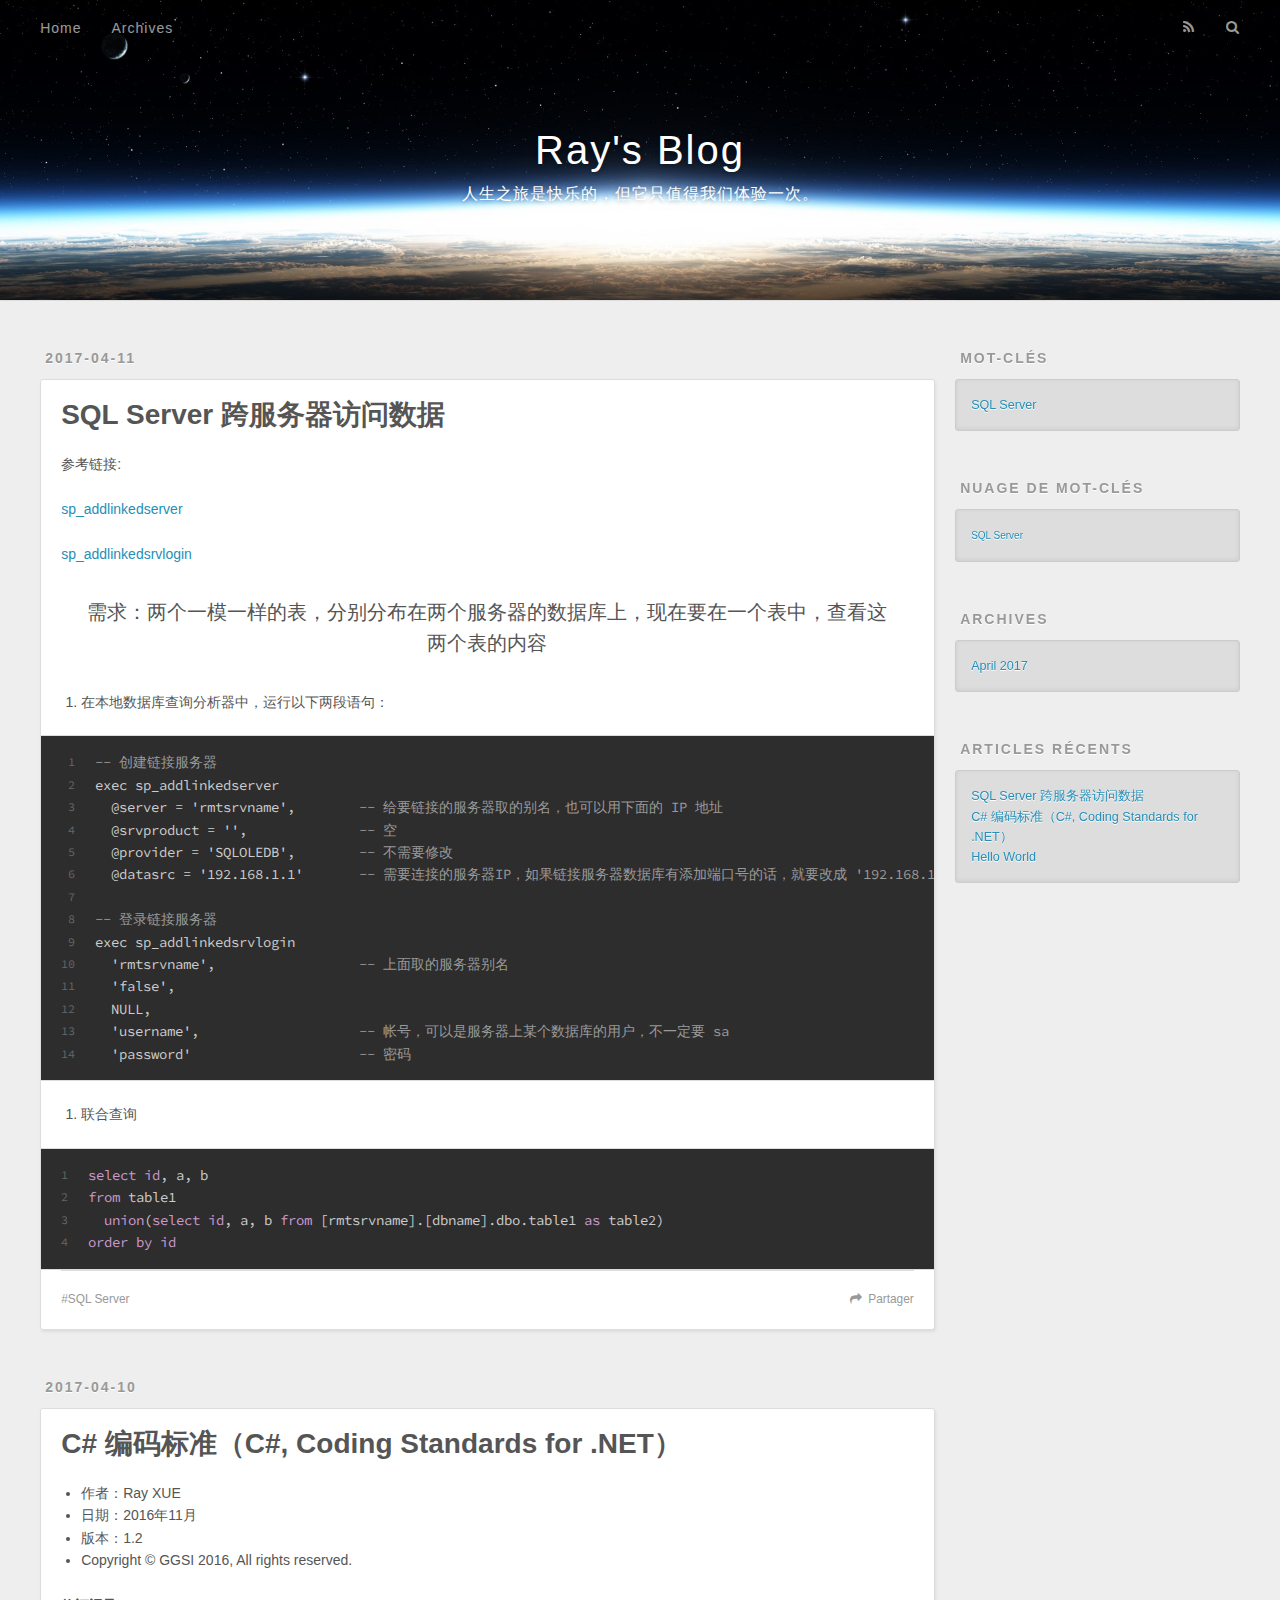
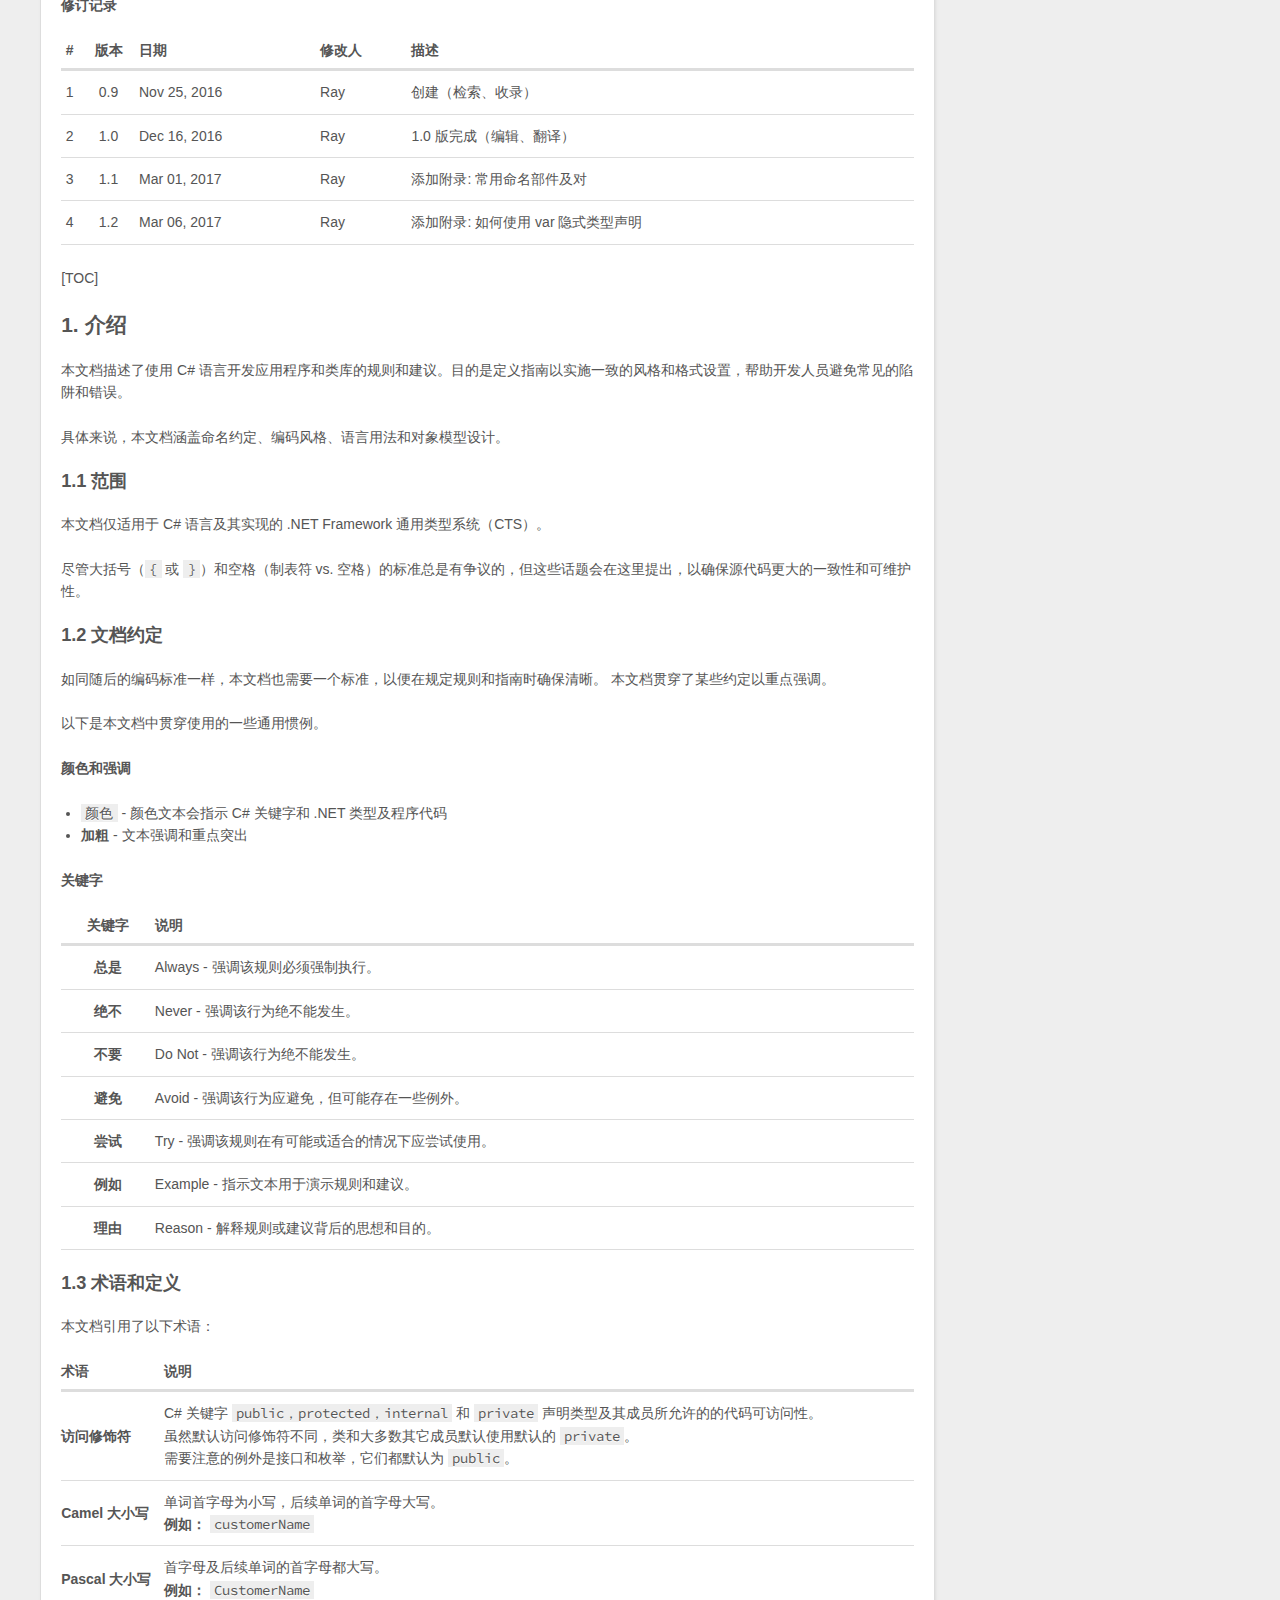
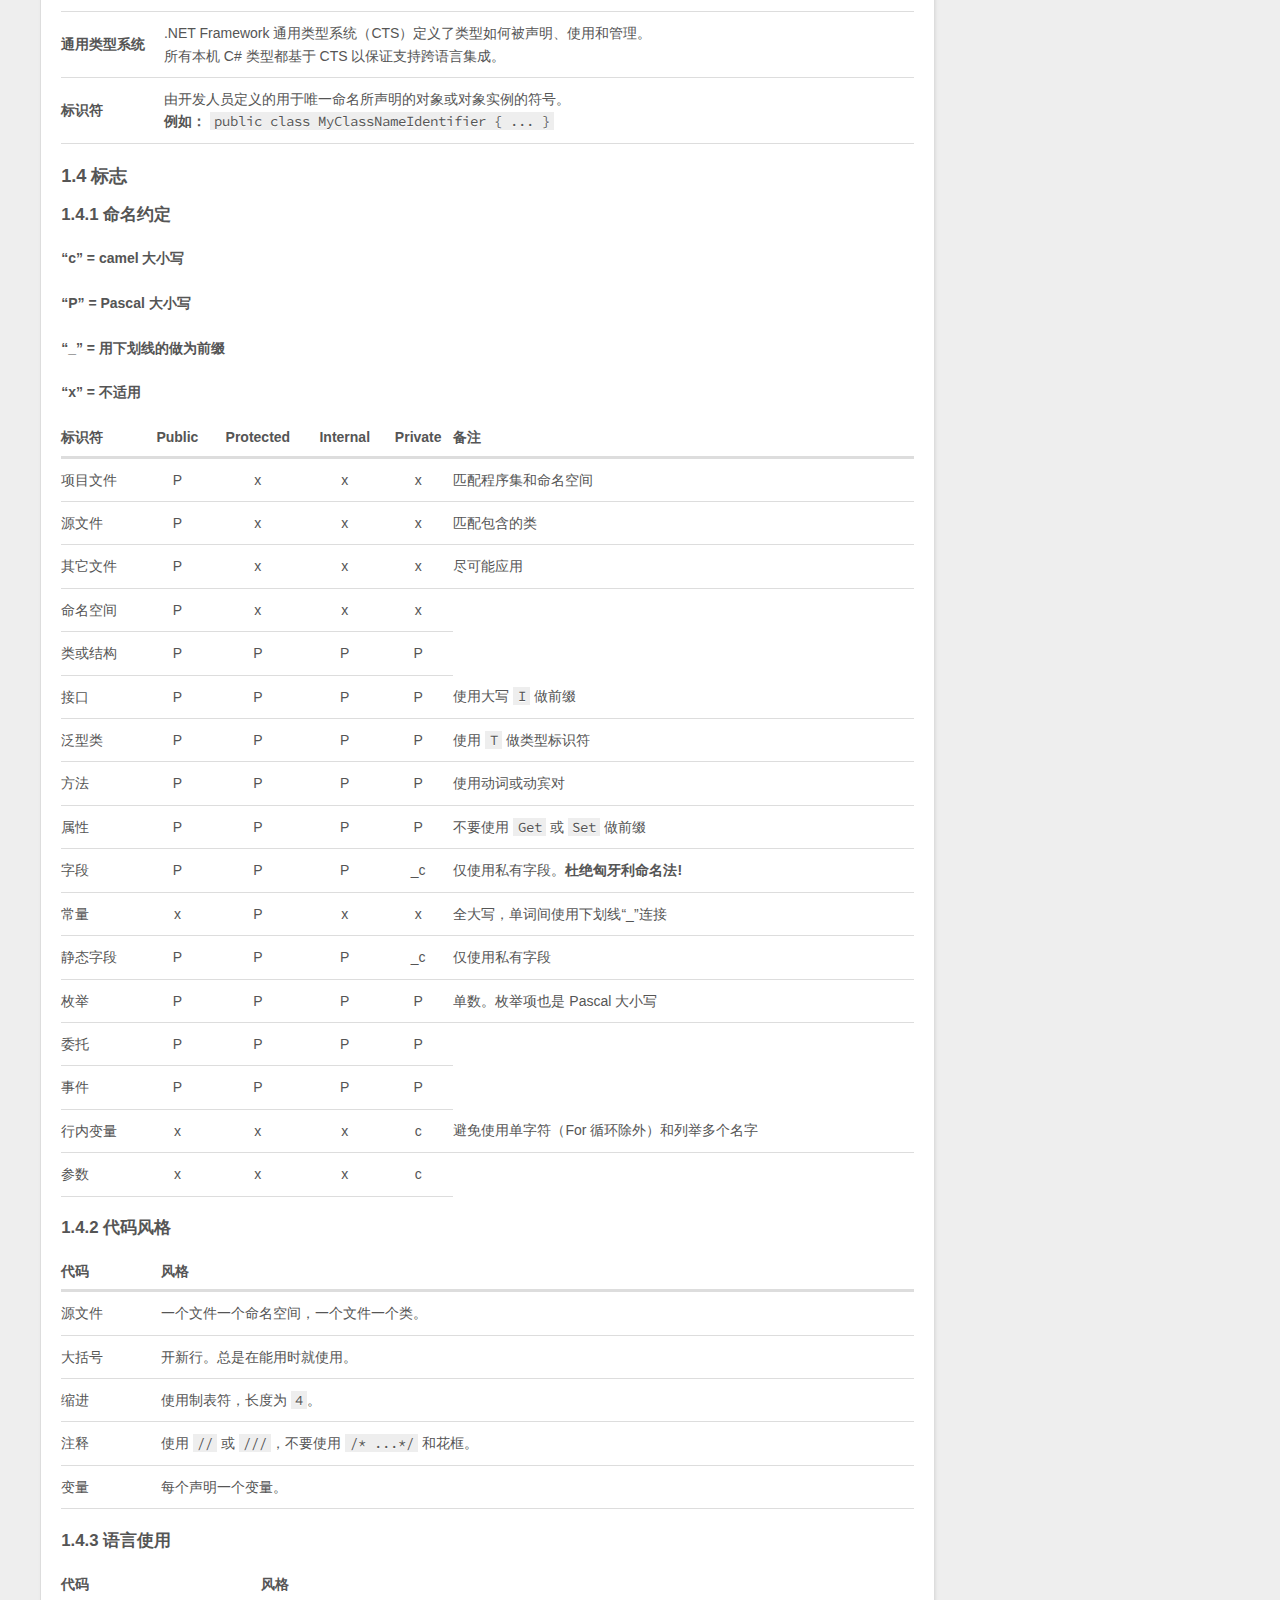
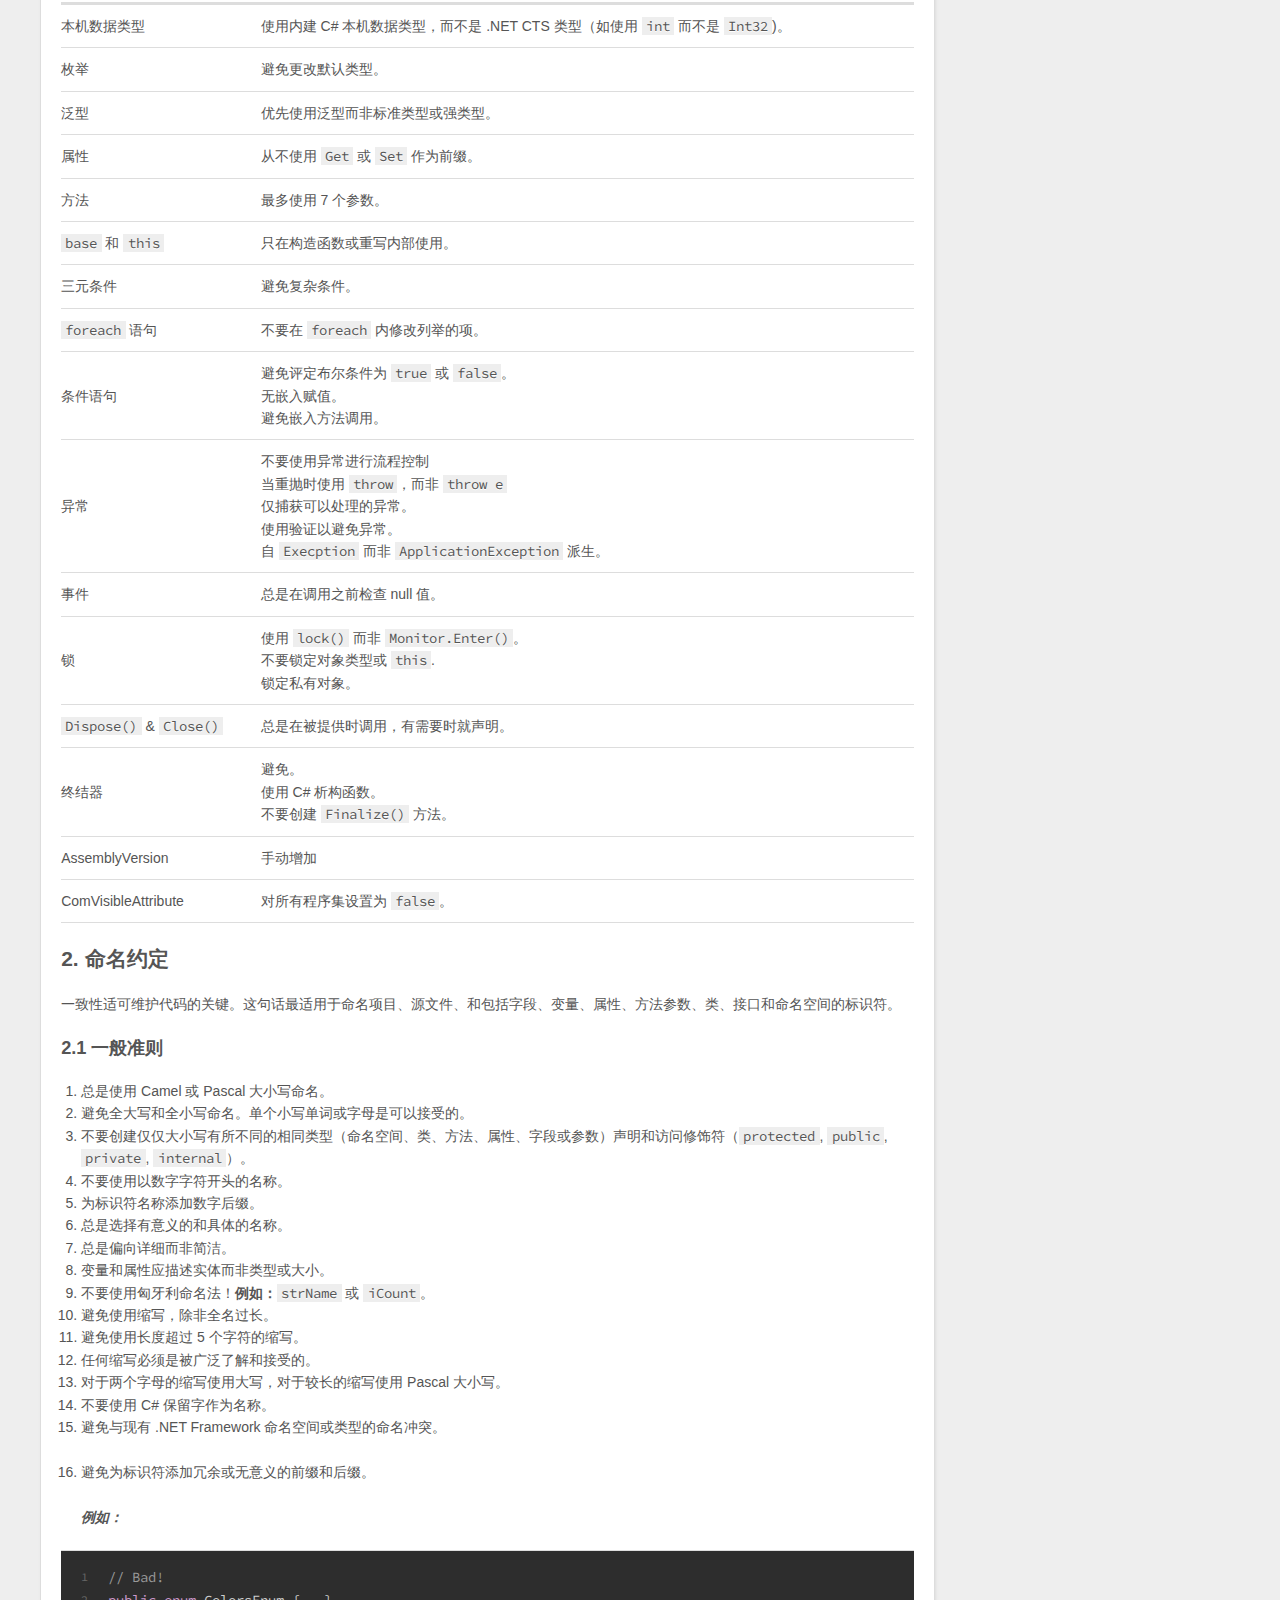
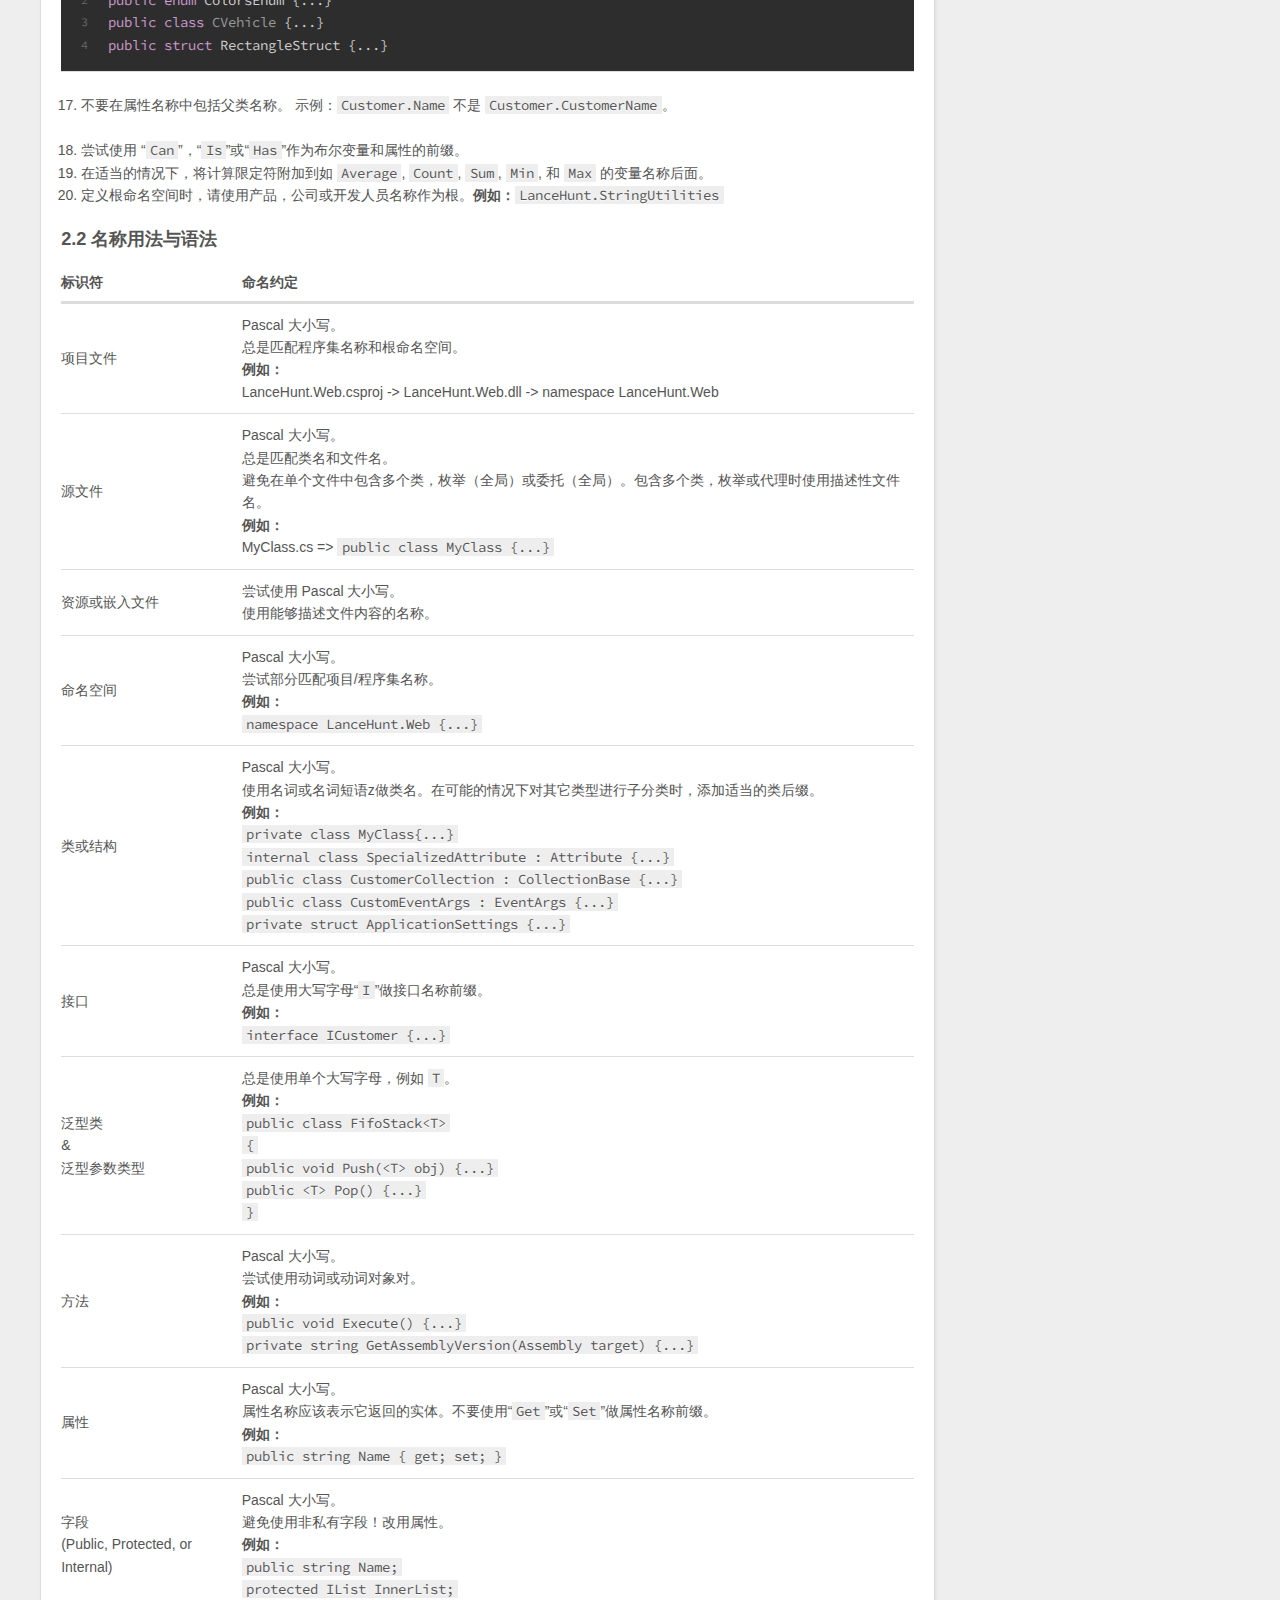
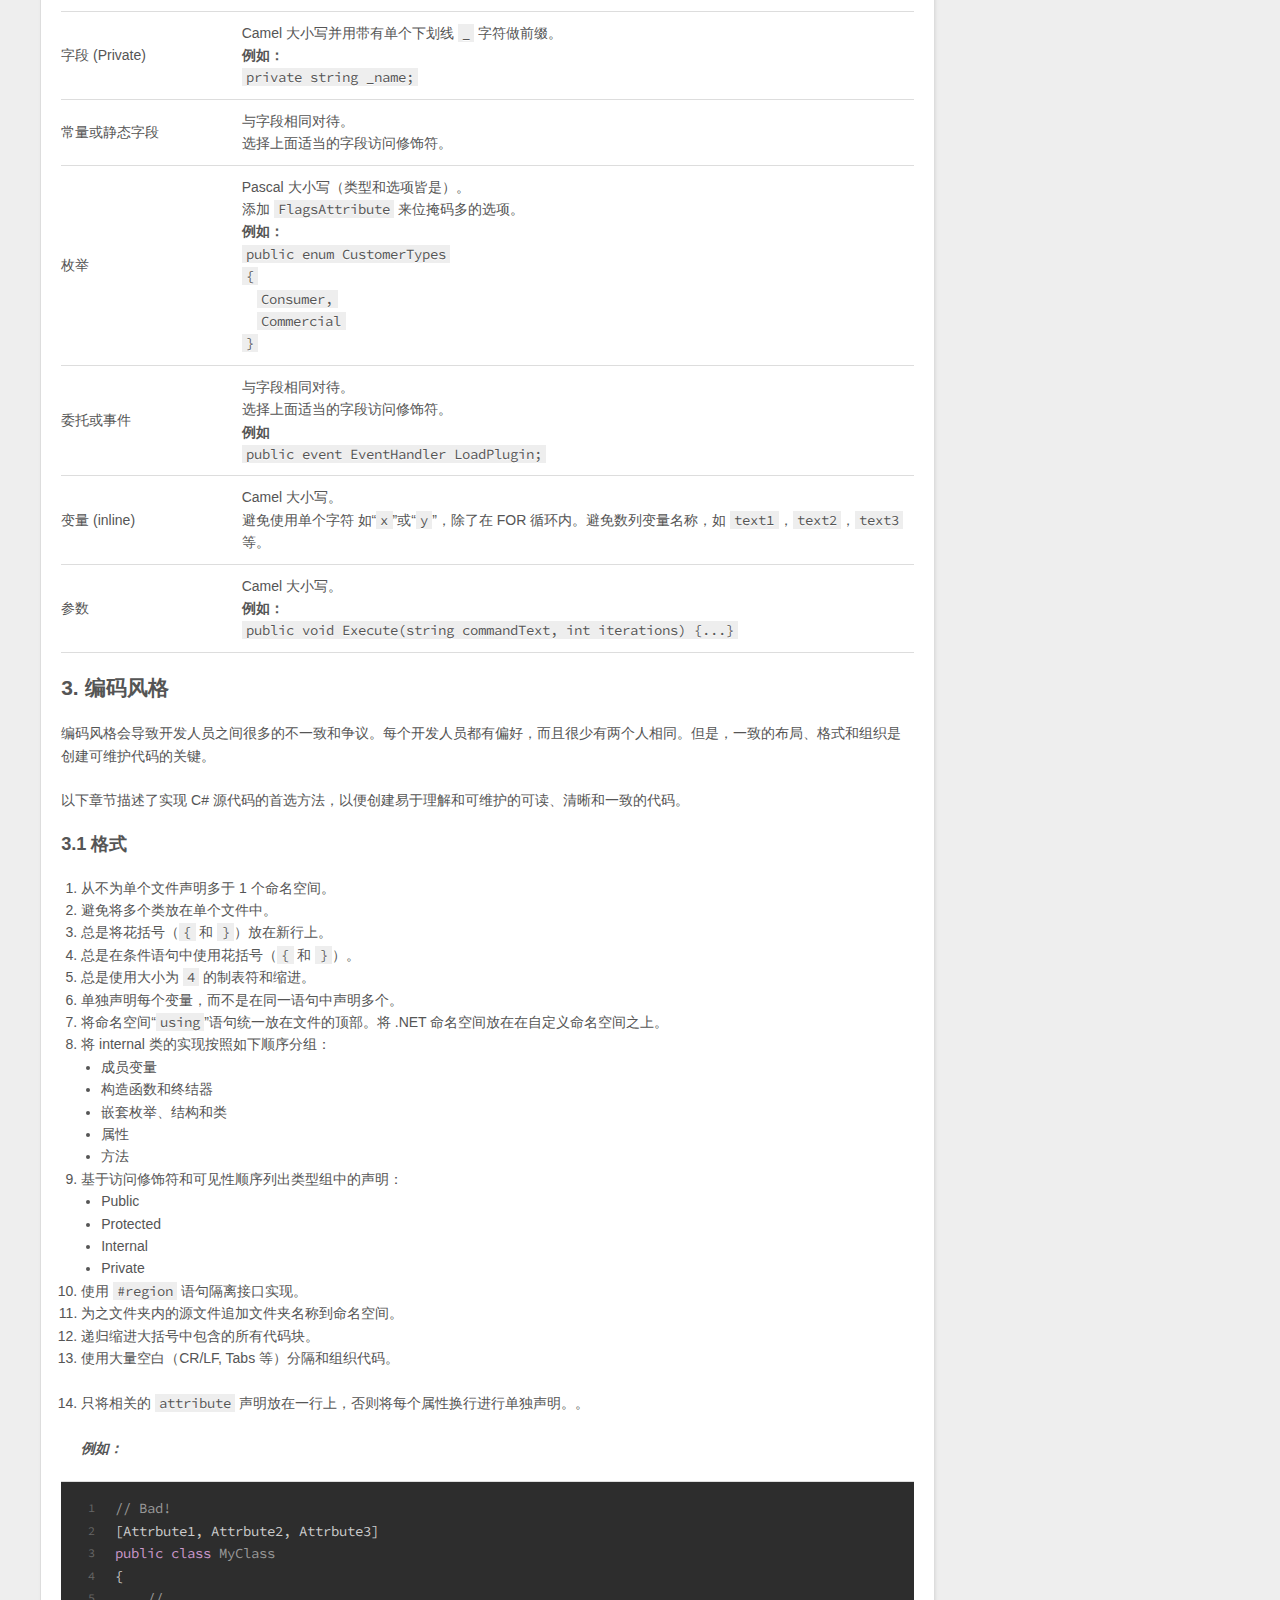
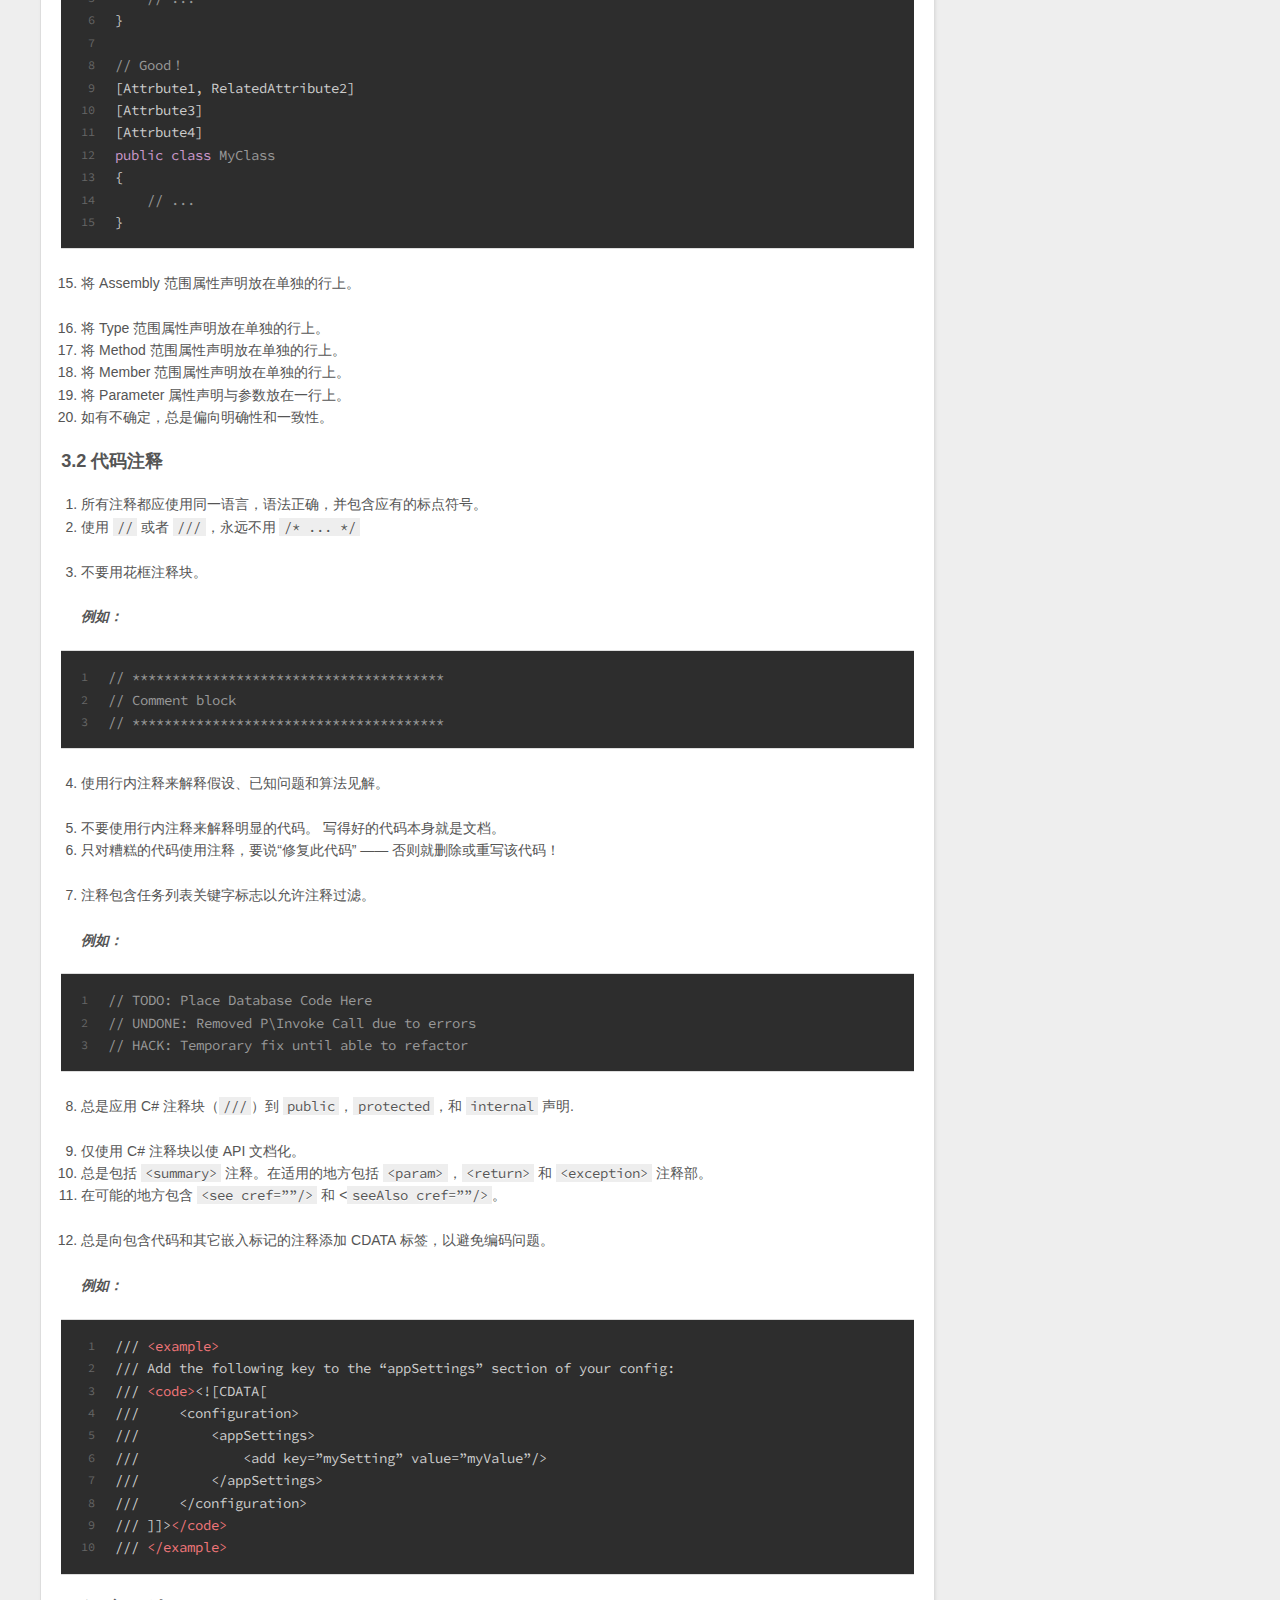
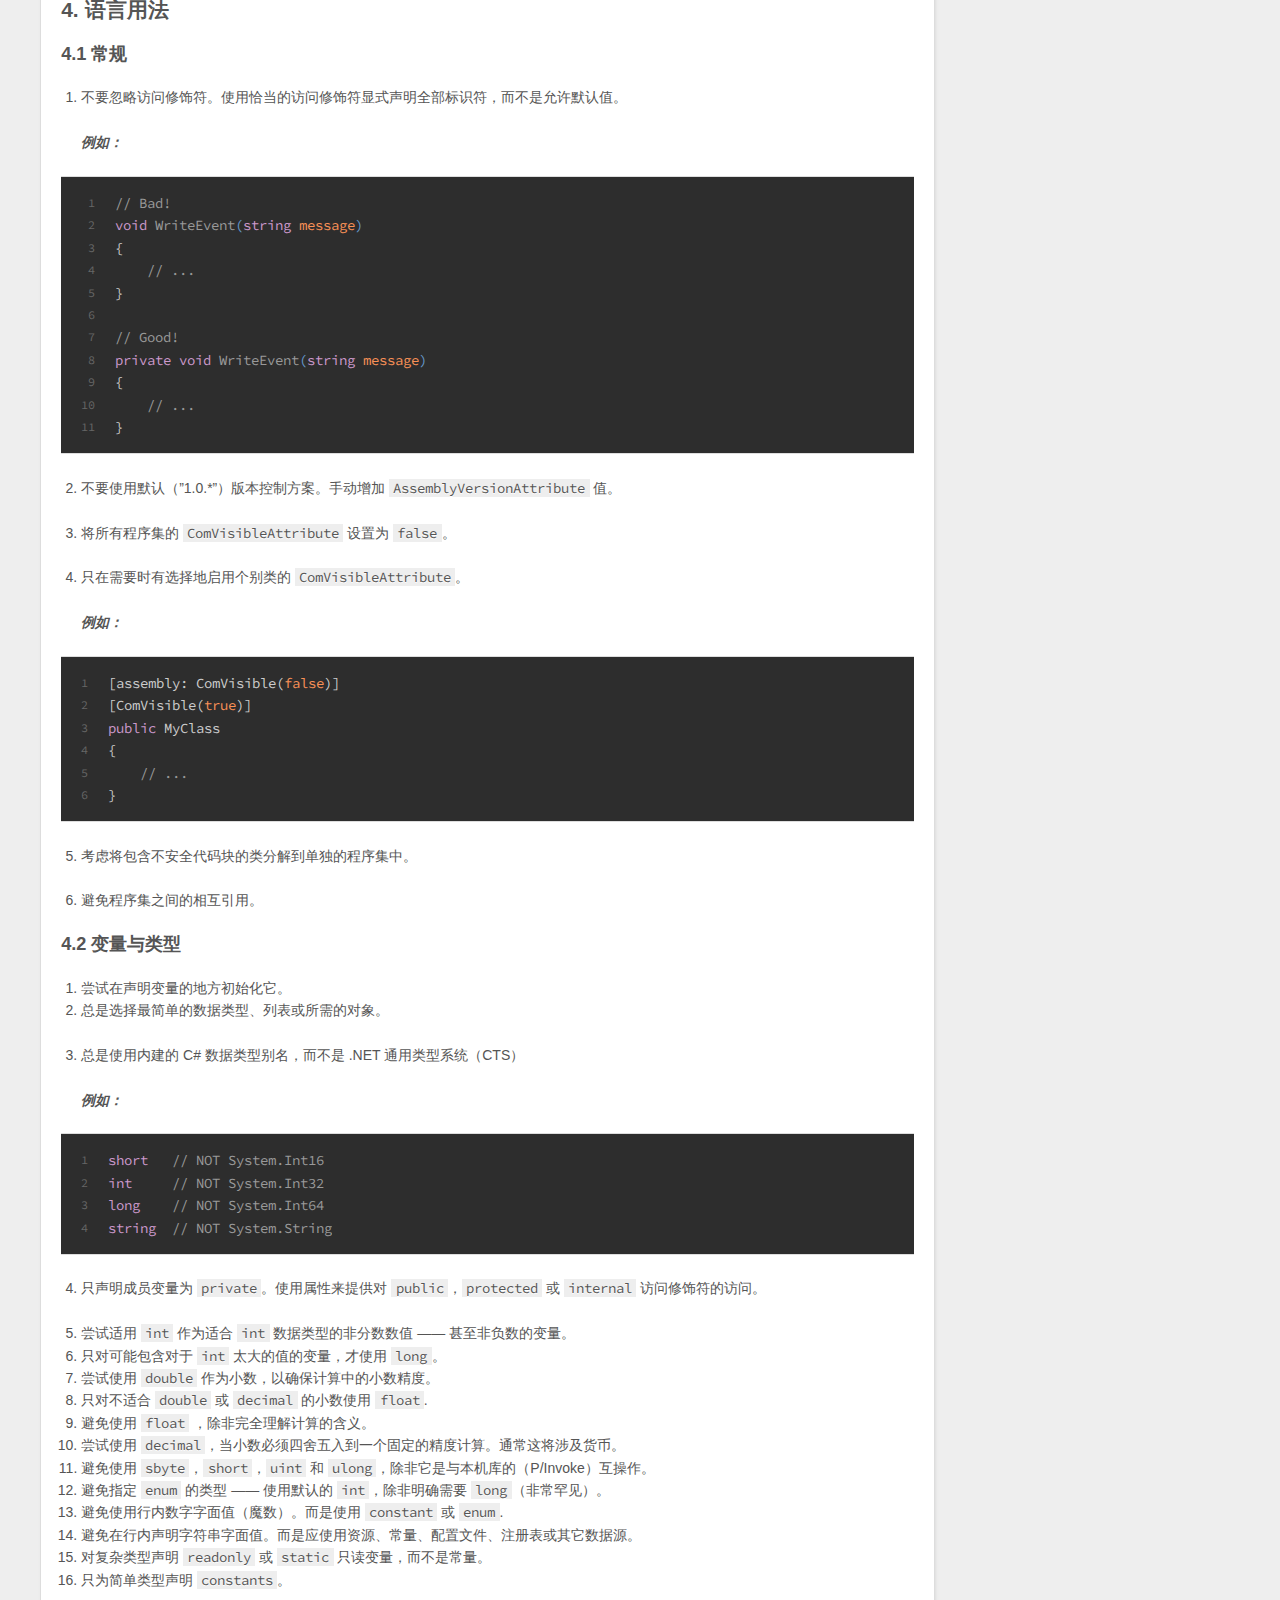
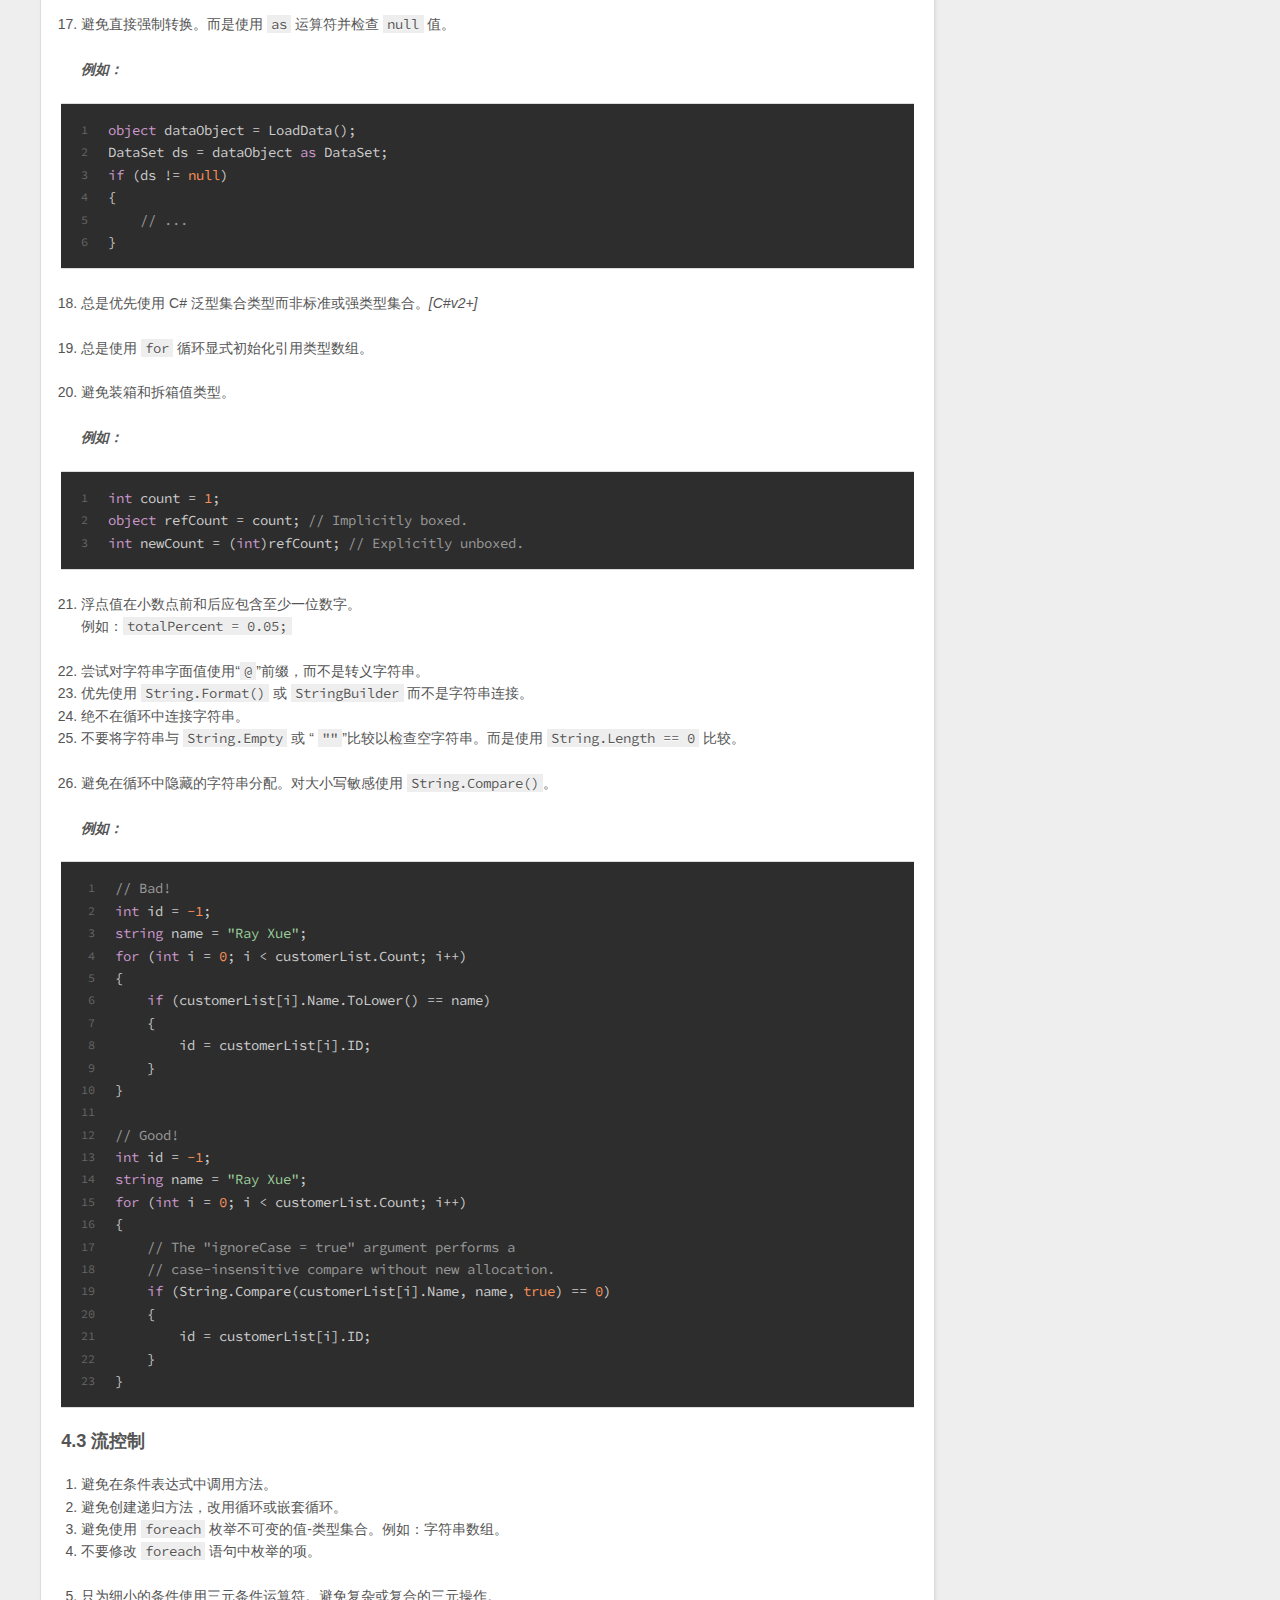
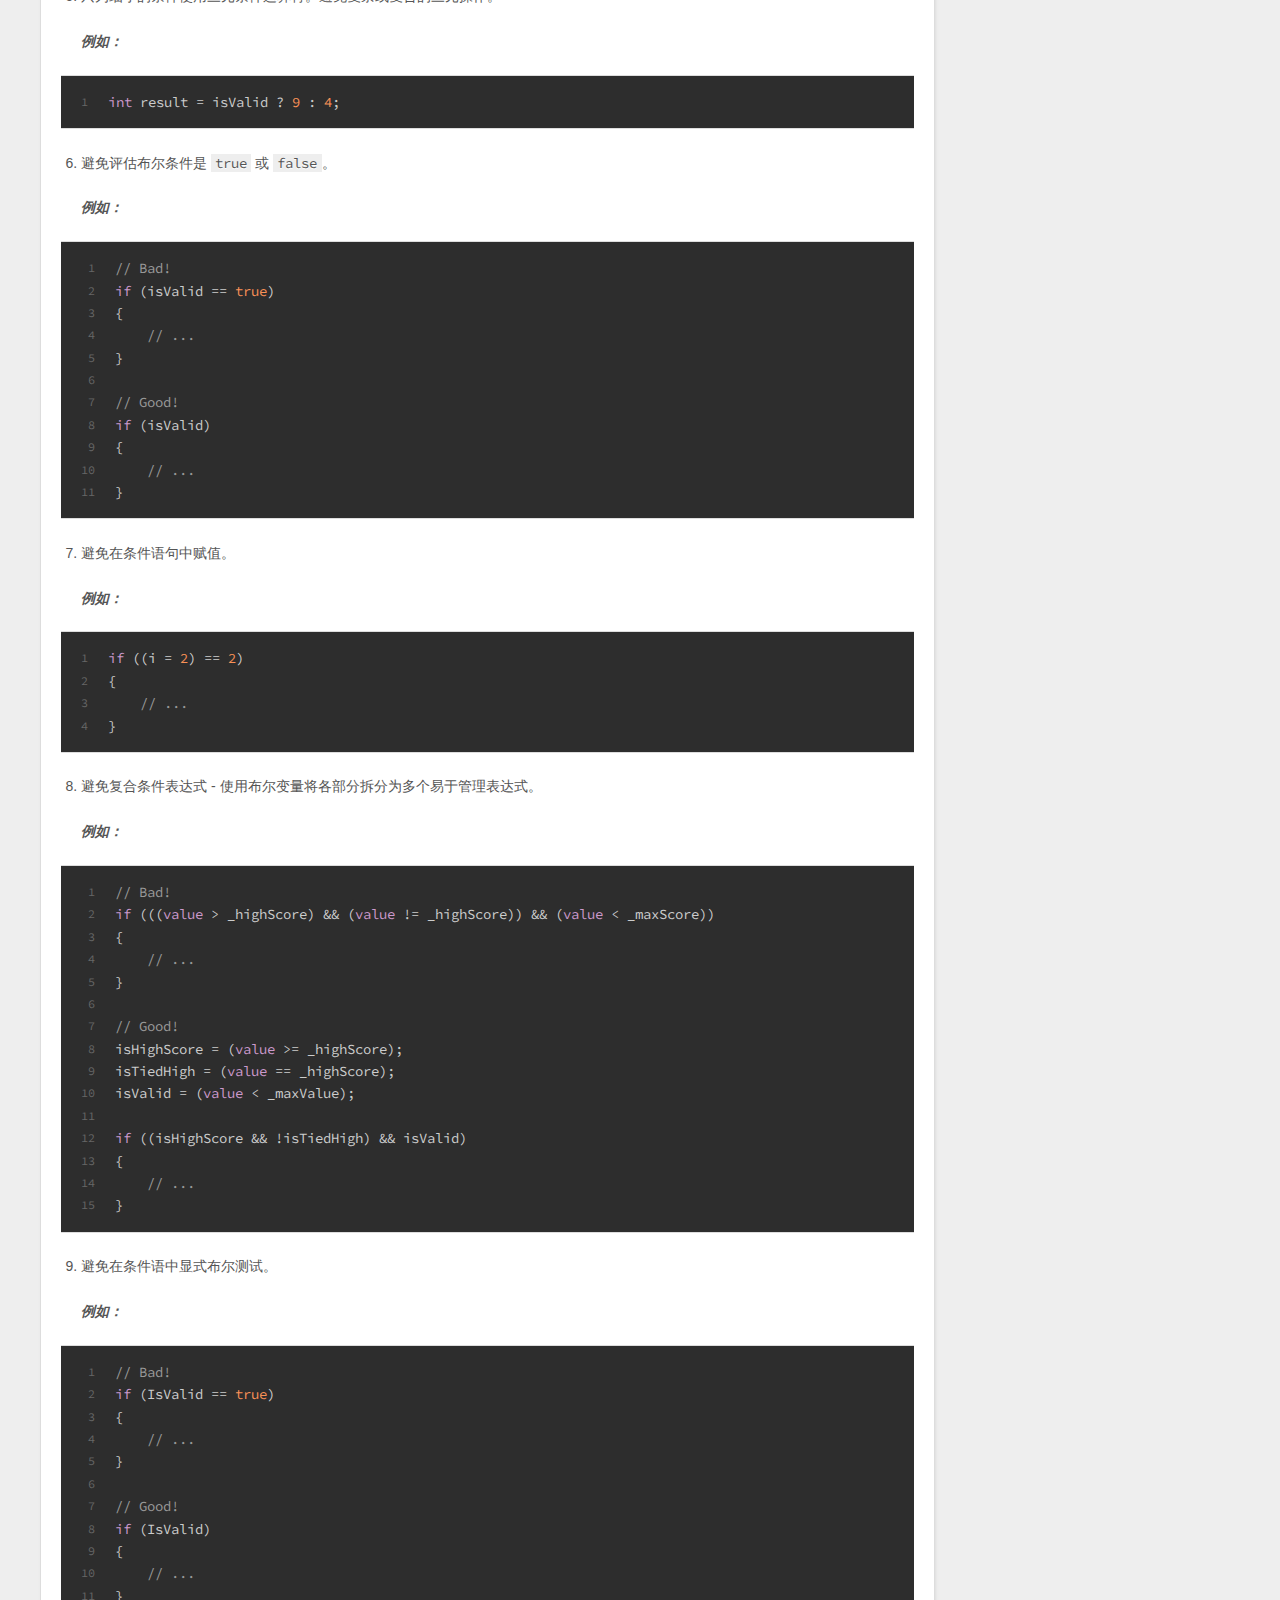
==== index.html @ a3959843 "Site updated: 2017-04-11 10:19:42" ====
<!DOCTYPE html>
<html>
<head>
  <meta charset="utf-8">
  
  <title>Ray&#39;s Blog</title>
  <meta name="viewport" content="width=device-width, initial-scale=1, maximum-scale=1">
  <meta property="og:type" content="website">
<meta property="og:title" content="Ray's Blog">
<meta property="og:url" content="http://highflyer.github.io/index.html">
<meta property="og:site_name" content="Ray's Blog">
<meta name="twitter:card" content="summary">
<meta name="twitter:title" content="Ray's Blog">
  
    <link rel="alternate" href="/atom.xml" title="Ray&#39;s Blog" type="application/atom+xml">
  
  
    <link rel="icon" href="/favicon.png">
  
  
    <link href="//fonts.googleapis.com/css?family=Source+Code+Pro" rel="stylesheet" type="text/css">
  
  <link rel="stylesheet" href="/css/style.css">
  

</head>

<body>
  <div id="container">
    <div id="wrap">
      <header id="header">
  <div id="banner"></div>
  <div id="header-outer" class="outer">
    <div id="header-title" class="inner">
      <h1 id="logo-wrap">
        <a href="/" id="logo">Ray&#39;s Blog</a>
      </h1>
      
        <h2 id="subtitle-wrap">
          <a href="/" id="subtitle">人生之旅是快乐的，但它只值得我们体验一次。</a>
        </h2>
      
    </div>
    <div id="header-inner" class="inner">
      <nav id="main-nav">
        <a id="main-nav-toggle" class="nav-icon"></a>
        
          <a class="main-nav-link" href="/">Home</a>
        
          <a class="main-nav-link" href="/archives">Archives</a>
        
      </nav>
      <nav id="sub-nav">
        
          <a id="nav-rss-link" class="nav-icon" href="/atom.xml" title="Flux RSS"></a>
        
        <a id="nav-search-btn" class="nav-icon" title="Rechercher"></a>
      </nav>
      <div id="search-form-wrap">
        <form action="//google.com/search" method="get" accept-charset="UTF-8" class="search-form"><input type="search" name="q" class="search-form-input" placeholder="Search"><button type="submit" class="search-form-submit">&#xF002;</button><input type="hidden" name="sitesearch" value="http://highflyer.github.io"></form>
      </div>
    </div>
  </div>
</header>
      <div class="outer">
        <section id="main">
  
    <article id="post-sqlserver-linkedserver" class="article article-type-post" itemscope itemprop="blogPost">
  <div class="article-meta">
    <a href="/2017/04/11/sqlserver-linkedserver/" class="article-date">
  <time datetime="2017-04-11T02:13:21.000Z" itemprop="datePublished">2017-04-11</time>
</a>
    
  </div>
  <div class="article-inner">
    
    
      <header class="article-header">
        
  
    <h1 itemprop="name">
      <a class="article-title" href="/2017/04/11/sqlserver-linkedserver/">SQL Server 跨服务器访问数据</a>
    </h1>
  

      </header>
    
    <div class="article-entry" itemprop="articleBody">
      
        <p>参考链接:</p>
<p><a href="https://msdn.microsoft.com/zh-cn/library/ms190479.aspx" target="_blank" rel="external">sp_addlinkedserver</a></p>
<p><a href="https://msdn.microsoft.com/zh-cn/library/ms189811.aspx" target="_blank" rel="external">sp_addlinkedsrvlogin</a></p>
<blockquote>
<p>需求：两个一模一样的表，分别分布在两个服务器的数据库上，现在要在一个表中，查看这两个表的内容</p>
</blockquote>
<ol>
<li>在本地数据库查询分析器中，运行以下两段语句：</li>
</ol>
<figure class="highlight sql"><table><tr><td class="gutter"><pre><div class="line">1</div><div class="line">2</div><div class="line">3</div><div class="line">4</div><div class="line">5</div><div class="line">6</div><div class="line">7</div><div class="line">8</div><div class="line">9</div><div class="line">10</div><div class="line">11</div><div class="line">12</div><div class="line">13</div><div class="line">14</div></pre></td><td class="code"><pre><div class="line"><span class="comment">-- 创建链接服务器</span></div><div class="line">exec sp_addlinkedserver</div><div class="line">  @server = 'rmtsrvname',        <span class="comment">-- 给要链接的服务器取的别名，也可以用下面的 IP 地址</span></div><div class="line">  @srvproduct = '',              <span class="comment">-- 空</span></div><div class="line">  @provider = 'SQLOLEDB',        <span class="comment">-- 不需要修改</span></div><div class="line">  @datasrc = '192.168.1.1'       <span class="comment">-- 需要连接的服务器IP，如果链接服务器数据库有添加端口号的话，就要改成 '192.168.1.1,端口号'          </span></div><div class="line"></div><div class="line"><span class="comment">-- 登录链接服务器</span></div><div class="line">exec sp_addlinkedsrvlogin</div><div class="line">  'rmtsrvname',                  <span class="comment">-- 上面取的服务器别名</span></div><div class="line">  'false',</div><div class="line">  NULL,</div><div class="line">  'username',                    <span class="comment">-- 帐号，可以是服务器上某个数据库的用户，不一定要 sa</span></div><div class="line">  'password'                     <span class="comment">-- 密码</span></div></pre></td></tr></table></figure>
<ol>
<li>联合查询</li>
</ol>
<figure class="highlight sql"><table><tr><td class="gutter"><pre><div class="line">1</div><div class="line">2</div><div class="line">3</div><div class="line">4</div></pre></td><td class="code"><pre><div class="line"><span class="keyword">select</span> <span class="keyword">id</span>, a, b</div><div class="line"><span class="keyword">from</span> table1</div><div class="line">  <span class="keyword">union</span>(<span class="keyword">select</span> <span class="keyword">id</span>, a, b <span class="keyword">from</span> [rmtsrvname].[dbname].dbo.table1 <span class="keyword">as</span> table2)</div><div class="line"><span class="keyword">order</span> <span class="keyword">by</span> <span class="keyword">id</span></div></pre></td></tr></table></figure>

      
    </div>
    <footer class="article-footer">
      <a data-url="http://highflyer.github.io/2017/04/11/sqlserver-linkedserver/" data-id="cj1cwxfun0002zvyc39wv0ycu" class="article-share-link">Partager</a>
      
      
  <ul class="article-tag-list"><li class="article-tag-list-item"><a class="article-tag-list-link" href="/tags/SQL-Server/">SQL Server</a></li></ul>

    </footer>
  </div>
  
</article>


  
    <article id="post-C-Coding-Standards" class="article article-type-post" itemscope itemprop="blogPost">
  <div class="article-meta">
    <a href="/2017/04/10/C-Coding-Standards/" class="article-date">
  <time datetime="2017-04-10T06:19:43.000Z" itemprop="datePublished">2017-04-10</time>
</a>
    
  </div>
  <div class="article-inner">
    
    
      <header class="article-header">
        
  
    <h1 itemprop="name">
      <a class="article-title" href="/2017/04/10/C-Coding-Standards/">C# 编码标准（C#, Coding Standards for .NET）</a>
    </h1>
  

      </header>
    
    <div class="article-entry" itemprop="articleBody">
      
        <ul>
<li>作者：Ray XUE</li>
<li>日期：2016年11月</li>
<li>版本：1.2</li>
<li>Copyright © GGSI 2016, All rights reserved.</li>
</ul>
<p><strong>修订记录</strong></p>
<table>
<thead>
<tr>
<th style="text-align:center">#</th>
<th style="text-align:center">版本</th>
<th>日期</th>
<th>修改人</th>
<th>描述</th>
</tr>
</thead>
<tbody>
<tr>
<td style="text-align:center"> 1</td>
<td style="text-align:center">0.9</td>
<td>Nov 25, 2016</td>
<td>Ray</td>
<td>创建（检索、收录）</td>
</tr>
<tr>
<td style="text-align:center"> 2</td>
<td style="text-align:center">1.0</td>
<td>Dec 16, 2016</td>
<td>Ray</td>
<td>1.0 版完成（编辑、翻译）</td>
</tr>
<tr>
<td style="text-align:center"> 3</td>
<td style="text-align:center">1.1</td>
<td>Mar 01, 2017</td>
<td>Ray</td>
<td>添加附录: 常用命名部件及对</td>
</tr>
<tr>
<td style="text-align:center"> 4</td>
<td style="text-align:center">1.2</td>
<td>Mar 06, 2017</td>
<td>Ray</td>
<td>添加附录: 如何使用 var 隐式类型声明</td>
</tr>
</tbody>
</table>
<p>[TOC]</p>
<h2 id="1-介绍"><a href="#1-介绍" class="headerlink" title="1. 介绍"></a>1. 介绍</h2><p>本文档描述了使用 C# 语言开发应用程序和类库的规则和建议。目的是定义指南以实施一致的风格和格式设置，帮助开发人员避免常见的陷阱和错误。</p>
<p>具体来说，本文档涵盖命名约定、编码风格、语言用法和对象模型设计。</p>
<h3 id="1-1-范围"><a href="#1-1-范围" class="headerlink" title="1.1 范围"></a>1.1 范围</h3><p>本文档仅适用于 C# 语言及其实现的 .NET Framework 通用类型系统（CTS）。</p>
<p>尽管大括号（<code>{</code> 或 <code>}</code>）和空格（制表符 vs. 空格）的标准总是有争议的，但这些话题会在这里提出，以确保源代码更大的一致性和可维护性。</p>
<h3 id="1-2-文档约定"><a href="#1-2-文档约定" class="headerlink" title="1.2 文档约定"></a>1.2 文档约定</h3><p>如同随后的编码标准一样，本文档也需要一个标准，以便在规定规则和指南时确保清晰。 本文档贯穿了某些约定以重点强调。</p>
<p>以下是本文档中贯穿使用的一些通用惯例。</p>
<p><strong>颜色和强调</strong></p>
<ul>
<li><code>颜色</code> - 颜色文本会指示 C# 关键字和 .NET 类型及程序代码</li>
<li><strong>加粗</strong> - 文本强调和重点突出</li>
</ul>
<p><strong>关键字</strong></p>
<table>
<thead>
<tr>
<th style="text-align:center">关键字</th>
<th>说明</th>
</tr>
</thead>
<tbody>
<tr>
<td style="text-align:center"><strong>总是</strong></td>
<td>Always - 强调该规则必须强制执行。</td>
</tr>
<tr>
<td style="text-align:center"><strong>绝不</strong></td>
<td>Never - 强调该行为绝不能发生。</td>
</tr>
<tr>
<td style="text-align:center"><strong>不要</strong></td>
<td>Do Not - 强调该行为绝不能发生。</td>
</tr>
<tr>
<td style="text-align:center"><strong>避免</strong></td>
<td>Avoid - 强调该行为应避免，但可能存在一些例外。</td>
</tr>
<tr>
<td style="text-align:center"><strong>尝试</strong></td>
<td>Try - 强调该规则在有可能或适合的情况下应尝试使用。</td>
</tr>
<tr>
<td style="text-align:center"><strong>例如</strong></td>
<td>Example - 指示文本用于演示规则和建议。</td>
</tr>
<tr>
<td style="text-align:center"><strong>理由</strong></td>
<td>Reason - 解释规则或建议背后的思想和目的。</td>
</tr>
</tbody>
</table>
<h3 id="1-3-术语和定义"><a href="#1-3-术语和定义" class="headerlink" title="1.3 术语和定义"></a>1.3 术语和定义</h3><p>本文档引用了以下术语：</p>
<table>
<thead>
<tr>
<th style="text-align:left">术语</th>
<th>说明</th>
</tr>
</thead>
<tbody>
<tr>
<td style="text-align:left"><strong>访问修饰符</strong></td>
<td>C# 关键字 <code>public，protected，internal</code> 和 <code>private</code> 声明类型及其成员所允许的的代码可访问性。<br>虽然默认访问修饰符不同，类和大多数其它成员默认使用默认的 <code>private</code>。 <br>需要注意的例外是接口和枚举，它们都默认为 <code>public</code>。</td>
</tr>
<tr>
<td style="text-align:left"><strong>Camel 大小写</strong></td>
<td>单词首字母为小写，后续单词的首字母大写。<br> <strong>例如：</strong> <code>customerName</code></td>
</tr>
<tr>
<td style="text-align:left"><strong>Pascal 大小写</strong></td>
<td>首字母及后续单词的首字母都大写。<br> <strong>例如：</strong> <code>CustomerName</code></td>
</tr>
<tr>
<td style="text-align:left"><strong>通用类型系统</strong></td>
<td>.NET Framework 通用类型系统（CTS）定义了类型如何被声明、使用和管理。<br>所有本机 C# 类型都基于 CTS 以保证支持跨语言集成。</td>
</tr>
<tr>
<td style="text-align:left"><strong>标识符</strong></td>
<td>由开发人员定义的用于唯一命名所声明的对象或对象实例的符号。<br> <strong>例如：</strong> <code>public class MyClassNameIdentifier { ... }</code></td>
</tr>
</tbody>
</table>
<h3 id="1-4-标志"><a href="#1-4-标志" class="headerlink" title="1.4 标志"></a>1.4 标志</h3><h4 id="1-4-1-命名约定"><a href="#1-4-1-命名约定" class="headerlink" title="1.4.1 命名约定"></a>1.4.1 命名约定</h4><p><strong>“c” = camel 大小写</strong></p>
<p><strong>“P” = Pascal 大小写</strong></p>
<p><strong>“_” = 用下划线的做为前缀</strong></p>
<p><strong>“x” = 不适用</strong></p>
<table>
<thead>
<tr>
<th>标识符</th>
<th style="text-align:center">Public</th>
<th style="text-align:center">Protected</th>
<th style="text-align:center">Internal</th>
<th style="text-align:center">Private</th>
<th>备注</th>
</tr>
</thead>
<tbody>
<tr>
<td>项目文件</td>
<td style="text-align:center">P</td>
<td style="text-align:center">x</td>
<td style="text-align:center">x</td>
<td style="text-align:center">x</td>
<td>匹配程序集和命名空间 </td>
</tr>
<tr>
<td>源文件</td>
<td style="text-align:center">P</td>
<td style="text-align:center">x</td>
<td style="text-align:center">x</td>
<td style="text-align:center">x</td>
<td>匹配包含的类</td>
</tr>
<tr>
<td>其它文件</td>
<td style="text-align:center">P</td>
<td style="text-align:center">x</td>
<td style="text-align:center">x</td>
<td style="text-align:center">x</td>
<td>尽可能应用</td>
</tr>
<tr>
<td>命名空间</td>
<td style="text-align:center">P</td>
<td style="text-align:center">x</td>
<td style="text-align:center">x</td>
<td style="text-align:center">x</td>
</tr>
<tr>
<td>类或结构</td>
<td style="text-align:center">P</td>
<td style="text-align:center">P</td>
<td style="text-align:center">P</td>
<td style="text-align:center">P</td>
</tr>
<tr>
<td>接口</td>
<td style="text-align:center">P</td>
<td style="text-align:center">P</td>
<td style="text-align:center">P</td>
<td style="text-align:center">P</td>
<td>使用大写 <code>I</code> 做前缀</td>
</tr>
<tr>
<td>泛型类</td>
<td style="text-align:center">P</td>
<td style="text-align:center">P</td>
<td style="text-align:center">P</td>
<td style="text-align:center">P</td>
<td>使用 <code>T</code> 做类型标识符</td>
</tr>
<tr>
<td>方法</td>
<td style="text-align:center">P</td>
<td style="text-align:center">P</td>
<td style="text-align:center">P</td>
<td style="text-align:center">P</td>
<td>使用动词或动宾对</td>
</tr>
<tr>
<td>属性</td>
<td style="text-align:center">P</td>
<td style="text-align:center">P</td>
<td style="text-align:center">P</td>
<td style="text-align:center">P</td>
<td>不要使用 <code>Get</code> 或 <code>Set</code> 做前缀</td>
</tr>
<tr>
<td>字段</td>
<td style="text-align:center">P</td>
<td style="text-align:center">P</td>
<td style="text-align:center">P</td>
<td style="text-align:center">_c</td>
<td>仅使用私有字段。<strong>杜绝匈牙利命名法!</strong> </td>
</tr>
<tr>
<td>常量</td>
<td style="text-align:center">x</td>
<td style="text-align:center">P</td>
<td style="text-align:center">x</td>
<td style="text-align:center">x</td>
<td>全大写，单词间使用下划线“_”连接 </td>
</tr>
<tr>
<td>静态字段</td>
<td style="text-align:center">P</td>
<td style="text-align:center">P</td>
<td style="text-align:center">P</td>
<td style="text-align:center">_c</td>
<td>仅使用私有字段</td>
</tr>
<tr>
<td>枚举</td>
<td style="text-align:center">P</td>
<td style="text-align:center">P</td>
<td style="text-align:center">P</td>
<td style="text-align:center">P</td>
<td>单数。枚举项也是 Pascal 大小写</td>
</tr>
<tr>
<td>委托</td>
<td style="text-align:center">P</td>
<td style="text-align:center">P</td>
<td style="text-align:center">P</td>
<td style="text-align:center">P</td>
</tr>
<tr>
<td>事件</td>
<td style="text-align:center">P</td>
<td style="text-align:center">P</td>
<td style="text-align:center">P</td>
<td style="text-align:center">P</td>
</tr>
<tr>
<td>行内变量</td>
<td style="text-align:center">x</td>
<td style="text-align:center">x</td>
<td style="text-align:center">x</td>
<td style="text-align:center">c</td>
<td>避免使用单字符（For 循环除外）和列举多个名字</td>
</tr>
<tr>
<td>参数</td>
<td style="text-align:center">x</td>
<td style="text-align:center">x</td>
<td style="text-align:center">x</td>
<td style="text-align:center">c</td>
</tr>
</tbody>
</table>
<h4 id="1-4-2-代码风格"><a href="#1-4-2-代码风格" class="headerlink" title="1.4.2 代码风格"></a>1.4.2 代码风格</h4><table>
<thead>
<tr>
<th>代码</th>
<th>风格</th>
</tr>
</thead>
<tbody>
<tr>
<td>源文件</td>
<td>一个文件一个命名空间，一个文件一个类。</td>
</tr>
<tr>
<td>大括号</td>
<td>开新行。总是在能用时就使用。</td>
</tr>
<tr>
<td>缩进</td>
<td>使用制表符，长度为 <code>4</code>。</td>
</tr>
<tr>
<td>注释</td>
<td>使用 <code>//</code> 或 <code>///</code>，不要使用 <code>/* ...*/</code> 和花框。</td>
</tr>
<tr>
<td>变量</td>
<td>每个声明一个变量。</td>
</tr>
</tbody>
</table>
<h4 id="1-4-3-语言使用"><a href="#1-4-3-语言使用" class="headerlink" title="1.4.3 语言使用"></a>1.4.3 语言使用</h4><table>
<thead>
<tr>
<th>代码</th>
<th>风格</th>
</tr>
</thead>
<tbody>
<tr>
<td>本机数据类型</td>
<td>使用内建 C# 本机数据类型，而不是 .NET CTS 类型（如使用 <code>int</code> 而不是 <code>Int32</code>)。</td>
</tr>
<tr>
<td>枚举</td>
<td>避免更改默认类型。</td>
</tr>
<tr>
<td>泛型</td>
<td>优先使用泛型而非标准类型或强类型。</td>
</tr>
<tr>
<td>属性</td>
<td>从不使用 <code>Get</code> 或 <code>Set</code> 作为前缀。</td>
</tr>
<tr>
<td>方法</td>
<td>最多使用 7 个参数。</td>
</tr>
<tr>
<td><code>base</code> 和 <code>this</code></td>
<td>只在构造函数或重写内部使用。</td>
</tr>
<tr>
<td>三元条件</td>
<td>避免复杂条件。</td>
</tr>
<tr>
<td><code>foreach</code> 语句</td>
<td>不要在 <code>foreach</code> 内修改列举的项。</td>
</tr>
<tr>
<td>条件语句</td>
<td>避免评定布尔条件为 <code>true</code> 或 <code>false</code>。<br>无嵌入赋值。<br>避免嵌入方法调用。</td>
</tr>
<tr>
<td>异常</td>
<td>不要使用异常进行流程控制<br>当重抛时使用 <code>throw</code>，而非 <code>throw e</code><br>仅捕获可以处理的异常。<br>使用验证以避免异常。<br>自 <code>Execption</code> 而非 <code>ApplicationException</code> 派生。</td>
</tr>
<tr>
<td>事件</td>
<td>总是在调用之前检查 null 值。</td>
</tr>
<tr>
<td>锁</td>
<td>使用 <code>lock()</code> 而非 <code>Monitor.Enter()</code>。<br>不要锁定对象类型或 <code>this</code>.<br>锁定私有对象。</td>
</tr>
<tr>
<td><code>Dispose()</code> &amp; <code>Close()</code></td>
<td>总是在被提供时调用，有需要时就声明。</td>
</tr>
<tr>
<td>终结器</td>
<td>避免。<br>使用 C# 析构函数。<br>不要创建 <code>Finalize()</code> 方法。</td>
</tr>
<tr>
<td>AssemblyVersion</td>
<td>手动增加</td>
</tr>
<tr>
<td>ComVisibleAttribute</td>
<td>对所有程序集设置为 <code>false</code>。</td>
</tr>
</tbody>
</table>
<h2 id="2-命名约定"><a href="#2-命名约定" class="headerlink" title="2. 命名约定"></a>2. 命名约定</h2><p>一致性适可维护代码的关键。这句话最适用于命名项目、源文件、和包括字段、变量、属性、方法参数、类、接口和命名空间的标识符。</p>
<h3 id="2-1-一般准则"><a href="#2-1-一般准则" class="headerlink" title="2.1 一般准则"></a>2.1 一般准则</h3><ol>
<li>总是使用 Camel 或 Pascal 大小写命名。</li>
<li>避免全大写和全小写命名。单个小写单词或字母是可以接受的。</li>
<li>不要创建仅仅大小写有所不同的相同类型（命名空间、类、方法、属性、字段或参数）声明和访问修饰符（<code>protected</code>, <code>public</code>, <code>private</code>, <code>internal</code>）。</li>
<li>不要使用以数字字符开头的名称。</li>
<li>为标识符名称添加数字后缀。</li>
<li>总是选择有意义的和具体的名称。</li>
<li>总是偏向详细而非简洁。</li>
<li>变量和属性应描述实体而非类型或大小。</li>
<li>不要使用匈牙利命名法！<strong>例如：</strong><code>strName</code> 或 <code>iCount</code>。</li>
<li>避免使用缩写，除非全名过长。</li>
<li>避免使用长度超过 5 个字符的缩写。</li>
<li>任何缩写必须是被广泛了解和接受的。</li>
<li>对于两个字母的缩写使用大写，对于较长的缩写使用 Pascal 大小写。</li>
<li>不要使用 C# 保留字作为名称。</li>
<li>避免与现有 .NET Framework 命名空间或类型的命名冲突。</li>
<li><p>避免为标识符添加冗余或无意义的前缀和后缀。</p>
<p><strong><em>例如：</em></strong></p>
<figure class="highlight cs"><table><tr><td class="gutter"><pre><div class="line">1</div><div class="line">2</div><div class="line">3</div><div class="line">4</div></pre></td><td class="code"><pre><div class="line"><span class="comment">// Bad!</span></div><div class="line"><span class="keyword">public</span> <span class="keyword">enum</span> ColorsEnum &#123;...&#125;</div><div class="line"><span class="keyword">public</span> <span class="keyword">class</span> <span class="title">CVehicle</span> &#123;...&#125;</div><div class="line"><span class="keyword">public</span> <span class="keyword">struct</span> RectangleStruct &#123;...&#125;</div></pre></td></tr></table></figure>
</li>
<li><p>不要在属性名称中包括父类名称。 示例：<code>Customer.Name</code> 不是 <code>Customer.CustomerName</code>。</p>
</li>
<li>尝试使用 “<code>Can</code>”，“<code>Is</code>”或“<code>Has</code>”作为布尔变量和属性的前缀。</li>
<li>在适当的情况下，将计算限定符附加到如 <code>Average</code>, <code>Count</code>, <code>Sum</code>, <code>Min</code>, 和 <code>Max</code> 的变量名称后面。</li>
<li>定义根命名空间时，请使用产品，公司或开发人员名称作为根。<strong>例如：</strong><code>LanceHunt.StringUtilities</code></li>
</ol>
<h3 id="2-2-名称用法与语法"><a href="#2-2-名称用法与语法" class="headerlink" title="2.2 名称用法与语法"></a>2.2 名称用法与语法</h3><table>
<thead>
<tr>
<th>标识符</th>
<th>命名约定</th>
</tr>
</thead>
<tbody>
<tr>
<td>项目文件</td>
<td>Pascal 大小写。<br>总是匹配程序集名称和根命名空间。<br><strong>例如：</strong><br>LanceHunt.Web.csproj -&gt; LanceHunt.Web.dll -&gt; namespace LanceHunt.Web</td>
</tr>
<tr>
<td>源文件</td>
<td>Pascal 大小写。<br>总是匹配类名和文件名。<br>避免在单个文件中包含多个类，枚举（全局）或委托（全局）。包含多个类，枚举或代理时使用描述性文件名。<br><strong>例如：</strong><br>MyClass.cs =&gt; <code>public class MyClass {...}</code></td>
</tr>
<tr>
<td>资源或嵌入文件</td>
<td>尝试使用 Pascal 大小写。<br>使用能够描述文件内容的名称。</td>
</tr>
<tr>
<td>命名空间</td>
<td>Pascal 大小写。<br>尝试部分匹配项目/程序集名称。<br><strong>例如：</strong><br><code>namespace LanceHunt.Web {...}</code></td>
</tr>
<tr>
<td>类或结构</td>
<td>Pascal 大小写。<br>使用名词或名词短语z做类名。在可能的情况下对其它类型进行子分类时，添加适当的类后缀。<br><strong>例如：</strong><br><code>private class MyClass{...}</code><br><code>internal class SpecializedAttribute : Attribute {...}</code><br><code>public class CustomerCollection : CollectionBase {...}</code><br><code>public class CustomEventArgs : EventArgs {...}</code><br><code>private struct ApplicationSettings {...}</code></td>
</tr>
<tr>
<td>接口</td>
<td>Pascal 大小写。<br>总是使用大写字母“<code>I</code>”做接口名称前缀。<br><strong>例如：</strong><br><code>interface ICustomer {...}</code></td>
</tr>
<tr>
<td>泛型类<br>&amp;<br>泛型参数类型</td>
<td>总是使用单个大写字母，例如 <code>T</code>。<br><strong>例如：</strong><br><code>public class FifoStack&lt;T&gt;</code><br><code>{</code><br><code>public void Push(&lt;T&gt; obj) {...}</code><br><code>public &lt;T&gt; Pop() {...}</code><br><code>}</code></td>
</tr>
<tr>
<td>方法</td>
<td>Pascal 大小写。<br>尝试使用动词或动词对象对。<br><strong>例如：</strong><br><code>public void Execute() {...}</code><br><code>private string GetAssemblyVersion(Assembly target) {...}</code></td>
</tr>
<tr>
<td>属性</td>
<td>Pascal 大小写。<br>属性名称应该表示它返回的实体。不要使用“<code>Get</code>”或“<code>Set</code>”做属性名称前缀。<br><strong>例如：</strong><br><code>public string Name { get; set; }</code></td>
</tr>
<tr>
<td>字段<br>(Public, Protected, or Internal)</td>
<td>Pascal 大小写。<br>避免使用非私有字段！改用属性。<br><strong>例如：</strong><br><code>public string Name;</code><br><code>protected IList InnerList;</code></td>
</tr>
<tr>
<td>字段 (Private)</td>
<td>Camel 大小写并用带有单个下划线 <code>_</code> 字符做前缀。<br><strong>例如：</strong><br><code>private string _name;</code></td>
</tr>
<tr>
<td>常量或静态字段</td>
<td>与字段相同对待。<br>选择上面适当的字段访问修饰符。</td>
</tr>
<tr>
<td>枚举</td>
<td>Pascal 大小写（类型和选项皆是）。<br>添加 <code>FlagsAttribute</code> 来位掩码多的选项。<br><strong>例如：</strong><br><code>public enum CustomerTypes</code><br><code>{</code><br>&nbsp;&nbsp;&nbsp;&nbsp;<code>Consumer,</code><br>&nbsp;&nbsp;&nbsp;&nbsp;<code>Commercial</code><br><code>}</code></td>
</tr>
<tr>
<td>委托或事件</td>
<td>与字段相同对待。<br>选择上面适当的字段访问修饰符。<br><strong>例如</strong><br><code>public event EventHandler LoadPlugin;</code></td>
</tr>
<tr>
<td>变量 (inline)</td>
<td>Camel 大小写。<br>避免使用单个字符 如“<code>x</code>”或“<code>y</code>”，除了在 FOR 循环内。避免数列变量名称，如 <code>text1</code>，<code>text2</code>，<code>text3</code> 等。</td>
</tr>
<tr>
<td>参数</td>
<td>Camel 大小写。<br><strong>例如：</strong><br><code>public void Execute(string commandText, int iterations) {...}</code></td>
</tr>
</tbody>
</table>
<h2 id="3-编码风格"><a href="#3-编码风格" class="headerlink" title="3. 编码风格"></a>3. 编码风格</h2><p>编码风格会导致开发人员之间很多的不一致和争议。每个开发人员都有偏好，而且很少有两个人相同。但是，一致的布局、格式和组织是创建可维护代码的关键。</p>
<p>以下章节描述了实现 C# 源代码的首选方法，以便创建易于理解和可维护的可读、清晰和一致的代码。</p>
<h3 id="3-1-格式"><a href="#3-1-格式" class="headerlink" title="3.1 格式"></a>3.1 格式</h3><ol>
<li>从不为单个文件声明多于 1 个命名空间。</li>
<li>避免将多个类放在单个文件中。</li>
<li>总是将花括号（<code>{</code> 和 <code>}</code>）放在新行上。</li>
<li>总是在条件语句中使用花括号（<code>{</code> 和 <code>}</code>）。</li>
<li>总是使用大小为 <code>4</code> 的制表符和缩进。</li>
<li>单独声明每个变量，而不是在同一语句中声明多个。</li>
<li>将命名空间“<code>using</code>”语句统一放在文件的顶部。将 .NET 命名空间放在在自定义命名空间之上。</li>
<li>将 internal 类的实现按照如下顺序分组：<ul>
<li>成员变量</li>
<li>构造函数和终结器</li>
<li>嵌套枚举、结构和类</li>
<li>属性</li>
<li>方法</li>
</ul>
</li>
<li>基于访问修饰符和可见性顺序列出类型组中的声明：<ul>
<li>Public</li>
<li>Protected</li>
<li>Internal</li>
<li>Private</li>
</ul>
</li>
<li>使用 <code>#region</code> 语句隔离接口实现。</li>
<li>为之文件夹内的源文件追加文件夹名称到命名空间。</li>
<li>递归缩进大括号中包含的所有代码块。</li>
<li>使用大量空白（CR/LF, Tabs 等）分隔和组织代码。</li>
<li><p>只将相关的 <code>attribute</code> 声明放在一行上，否则将每个属性换行进行单独声明。。</p>
<p><strong><em>例如：</em></strong></p>
<figure class="highlight cs"><table><tr><td class="gutter"><pre><div class="line">1</div><div class="line">2</div><div class="line">3</div><div class="line">4</div><div class="line">5</div><div class="line">6</div><div class="line">7</div><div class="line">8</div><div class="line">9</div><div class="line">10</div><div class="line">11</div><div class="line">12</div><div class="line">13</div><div class="line">14</div><div class="line">15</div></pre></td><td class="code"><pre><div class="line"><span class="comment">// Bad!</span></div><div class="line">[Attrbute1, Attrbute2, Attrbute3]</div><div class="line"><span class="keyword">public</span> <span class="keyword">class</span> <span class="title">MyClass</span></div><div class="line">&#123;</div><div class="line">    <span class="comment">// ...</span></div><div class="line">&#125;</div><div class="line"></div><div class="line"><span class="comment">// Good！</span></div><div class="line">[Attrbute1, RelatedAttribute2]</div><div class="line">[Attrbute3]</div><div class="line">[Attrbute4]</div><div class="line"><span class="keyword">public</span> <span class="keyword">class</span> <span class="title">MyClass</span></div><div class="line">&#123;</div><div class="line">    <span class="comment">// ...</span></div><div class="line">&#125;</div></pre></td></tr></table></figure>
</li>
<li><p>将 Assembly 范围属性声明放在单独的行上。</p>
</li>
<li>将 Type 范围属性声明放在单独的行上。</li>
<li>将 Method 范围属性声明放在单独的行上。</li>
<li>将 Member 范围属性声明放在单独的行上。</li>
<li>将 Parameter 属性声明与参数放在一行上。</li>
<li>如有不确定，总是偏向明确性和一致性。</li>
</ol>
<h3 id="3-2-代码注释"><a href="#3-2-代码注释" class="headerlink" title="3.2 代码注释"></a>3.2 代码注释</h3><ol>
<li>所有注释都应使用同一语言，语法正确，并包含应有的标点符号。</li>
<li>使用 <code>//</code> 或者 <code>///</code>，永远不用 <code>/* ... */</code></li>
<li><p>不要用花框注释块。</p>
<p><strong><em>例如：</em></strong></p>
<figure class="highlight cs"><table><tr><td class="gutter"><pre><div class="line">1</div><div class="line">2</div><div class="line">3</div></pre></td><td class="code"><pre><div class="line"><span class="comment">// ***************************************</span></div><div class="line"><span class="comment">// Comment block</span></div><div class="line"><span class="comment">// ***************************************</span></div></pre></td></tr></table></figure>
</li>
<li><p>使用行内注释来解释假设、已知问题和算法见解。</p>
</li>
<li>不要使用行内注释来解释明显的代码。 写得好的代码本身就是文档。</li>
<li>只对糟糕的代码使用注释，要说“修复此代码” —— 否则就删除或重写该代码！</li>
<li><p>注释包含任务列表关键字标志以允许注释过滤。</p>
<p><strong><em>例如：</em></strong></p>
<figure class="highlight cs"><table><tr><td class="gutter"><pre><div class="line">1</div><div class="line">2</div><div class="line">3</div></pre></td><td class="code"><pre><div class="line"><span class="comment">// <span class="doctag">TODO:</span> Place Database Code Here</span></div><div class="line"><span class="comment">// UNDONE: Removed P\Invoke Call due to errors</span></div><div class="line"><span class="comment">// HACK: Temporary fix until able to refactor</span></div></pre></td></tr></table></figure>
</li>
<li><p>总是应用 C# 注释块（<code>///</code>）到 <code>public</code>，<code>protected</code>，和 <code>internal</code> 声明.</p>
</li>
<li>仅使用 C# 注释块以使 API 文档化。</li>
<li>总是包括 <code>&lt;summary&gt;</code> 注释。在适用的地方包括 <code>&lt;param&gt;</code>，<code>&lt;return&gt;</code> 和 <code>&lt;exception&gt;</code> 注释部。</li>
<li>在可能的地方包含 <code>&lt;see cref=””/&gt;</code> 和 &lt;<code>seeAlso cref=””/&gt;</code>。</li>
<li><p>总是向包含代码和其它嵌入标记的注释添加 CDATA 标签，以避免编码问题。</p>
<p><strong><em>例如：</em></strong></p>
<figure class="highlight xml"><table><tr><td class="gutter"><pre><div class="line">1</div><div class="line">2</div><div class="line">3</div><div class="line">4</div><div class="line">5</div><div class="line">6</div><div class="line">7</div><div class="line">8</div><div class="line">9</div><div class="line">10</div></pre></td><td class="code"><pre><div class="line">/// <span class="tag">&lt;<span class="name">example</span>&gt;</span></div><div class="line">/// Add the following key to the “appSettings” section of your config:</div><div class="line">/// <span class="tag">&lt;<span class="name">code</span>&gt;</span>&lt;![CDATA[</div><div class="line">///     &lt;configuration&gt;</div><div class="line">///         &lt;appSettings&gt;</div><div class="line">///             &lt;add key=”mySetting” value=”myValue”/&gt;</div><div class="line">///         &lt;/appSettings&gt;</div><div class="line">///     &lt;/configuration&gt;</div><div class="line">/// ]]&gt;<span class="tag">&lt;/<span class="name">code</span>&gt;</span></div><div class="line">/// <span class="tag">&lt;/<span class="name">example</span>&gt;</span></div></pre></td></tr></table></figure>
</li>
</ol>
<h2 id="4-语言用法"><a href="#4-语言用法" class="headerlink" title="4. 语言用法"></a>4. 语言用法</h2><h3 id="4-1-常规"><a href="#4-1-常规" class="headerlink" title="4.1 常规"></a>4.1 常规</h3><ol>
<li><p>不要忽略访问修饰符。使用恰当的访问修饰符显式声明全部标识符，而不是允许默认值。</p>
<p><strong><em>例如：</em></strong></p>
<figure class="highlight cs"><table><tr><td class="gutter"><pre><div class="line">1</div><div class="line">2</div><div class="line">3</div><div class="line">4</div><div class="line">5</div><div class="line">6</div><div class="line">7</div><div class="line">8</div><div class="line">9</div><div class="line">10</div><div class="line">11</div></pre></td><td class="code"><pre><div class="line"><span class="comment">// Bad!</span></div><div class="line"><span class="function"><span class="keyword">void</span> <span class="title">WriteEvent</span>(<span class="params"><span class="keyword">string</span> message</span>)</span></div><div class="line">&#123;</div><div class="line">    <span class="comment">// ...</span></div><div class="line">&#125;</div><div class="line"></div><div class="line"><span class="comment">// Good!</span></div><div class="line"><span class="function"><span class="keyword">private</span> <span class="keyword">void</span> <span class="title">WriteEvent</span>(<span class="params"><span class="keyword">string</span> message</span>)</span></div><div class="line">&#123;</div><div class="line">    <span class="comment">// ...</span></div><div class="line">&#125;</div></pre></td></tr></table></figure>
</li>
<li><p>不要使用默认（”1.0.*”）版本控制方案。手动增加 <code>AssemblyVersionAttribute</code> 值。</p>
</li>
<li>将所有程序集的 <code>ComVisibleAttribute</code> 设置为 <code>false</code>。</li>
<li><p>只在需要时有选择地启用个别类的 <code>ComVisibleAttribute</code>。</p>
<p><strong><em>例如：</em></strong></p>
<figure class="highlight cs"><table><tr><td class="gutter"><pre><div class="line">1</div><div class="line">2</div><div class="line">3</div><div class="line">4</div><div class="line">5</div><div class="line">6</div></pre></td><td class="code"><pre><div class="line">[assembly: ComVisible(<span class="literal">false</span>)]</div><div class="line">[ComVisible(<span class="literal">true</span>)]</div><div class="line"><span class="keyword">public</span> MyClass</div><div class="line">&#123;</div><div class="line">    <span class="comment">// ...</span></div><div class="line">&#125;</div></pre></td></tr></table></figure>
</li>
<li><p>考虑将包含不安全代码块的类分解到单独的程序集中。</p>
</li>
<li>避免程序集之间的相互引用。</li>
</ol>
<h3 id="4-2-变量与类型"><a href="#4-2-变量与类型" class="headerlink" title="4.2 变量与类型"></a>4.2 变量与类型</h3><ol>
<li>尝试在声明变量的地方初始化它。</li>
<li>总是选择最简单的数据类型、列表或所需的对象。</li>
<li><p>总是使用内建的 C# 数据类型别名，而不是 .NET 通用类型系统（CTS）</p>
<p><strong><em>例如：</em></strong></p>
<figure class="highlight cs"><table><tr><td class="gutter"><pre><div class="line">1</div><div class="line">2</div><div class="line">3</div><div class="line">4</div></pre></td><td class="code"><pre><div class="line"><span class="keyword">short</span>   <span class="comment">// NOT System.Int16</span></div><div class="line"><span class="keyword">int</span>     <span class="comment">// NOT System.Int32</span></div><div class="line"><span class="keyword">long</span>    <span class="comment">// NOT System.Int64</span></div><div class="line"><span class="keyword">string</span>  <span class="comment">// NOT System.String</span></div></pre></td></tr></table></figure>
</li>
<li><p>只声明成员变量为 <code>private</code>。使用属性来提供对 <code>public</code>，<code>protected</code> 或 <code>internal</code> 访问修饰符的访问。</p>
</li>
<li>尝试适用 <code>int</code> 作为适合 <code>int</code> 数据类型的非分数数值 —— 甚至非负数的变量。</li>
<li>只对可能包含对于 <code>int</code> 太大的值的变量，才使用 <code>long</code>。</li>
<li>尝试使用 <code>double</code> 作为小数，以确保计算中的小数精度。</li>
<li>只对不适合 <code>double</code> 或 <code>decimal</code> 的小数使用 <code>float</code>.</li>
<li>避免使用 <code>float</code> ，除非完全理解计算的含义。</li>
<li>尝试使用 <code>decimal</code>，当小数必须四舍五入到一个固定的精度计算。通常这将涉及货币。</li>
<li>避免使用 <code>sbyte</code>，<code>short</code>，<code>uint</code> 和 <code>ulong</code>，除非它是与本机库的（P/Invoke）互操作。</li>
<li>避免指定 <code>enum</code> 的类型 —— 使用默认的 <code>int</code>，除非明确需要 <code>long</code>（非常罕见）。</li>
<li>避免使用行内数字字面值（魔数）。而是使用 <code>constant</code> 或 <code>enum</code>.</li>
<li>避免在行内声明字符串字面值。而是应使用资源、常量、配置文件、注册表或其它数据源。</li>
<li>对复杂类型声明 <code>readonly</code> 或 <code>static</code> 只读变量，而不是常量。</li>
<li>只为简单类型声明 <code>constants</code>。</li>
<li><p>避免直接强制转换。而是使用 <code>as</code> 运算符并检查 <code>null</code> 值。</p>
<p><strong><em>例如：</em></strong></p>
<figure class="highlight cs"><table><tr><td class="gutter"><pre><div class="line">1</div><div class="line">2</div><div class="line">3</div><div class="line">4</div><div class="line">5</div><div class="line">6</div></pre></td><td class="code"><pre><div class="line"><span class="keyword">object</span> dataObject = LoadData();</div><div class="line">DataSet ds = dataObject <span class="keyword">as</span> DataSet;</div><div class="line"><span class="keyword">if</span> (ds != <span class="literal">null</span>)</div><div class="line">&#123;</div><div class="line">    <span class="comment">// ...</span></div><div class="line">&#125;</div></pre></td></tr></table></figure>
</li>
<li><p>总是优先使用 C# 泛型集合类型而非标准或强类型集合。<em>[C#v2+]</em> </p>
</li>
<li>总是使用 <code>for</code> 循环显式初始化引用类型数组。</li>
<li><p>避免装箱和拆箱值类型。</p>
<p><strong><em>例如：</em></strong></p>
<figure class="highlight cs"><table><tr><td class="gutter"><pre><div class="line">1</div><div class="line">2</div><div class="line">3</div></pre></td><td class="code"><pre><div class="line"><span class="keyword">int</span> count = <span class="number">1</span>;</div><div class="line"><span class="keyword">object</span> refCount = count; <span class="comment">// Implicitly boxed.</span></div><div class="line"><span class="keyword">int</span> newCount = (<span class="keyword">int</span>)refCount; <span class="comment">// Explicitly unboxed.</span></div></pre></td></tr></table></figure>
</li>
<li><p>浮点值在小数点前和后应包含至少一位数字。<br>例如：<code>totalPercent = 0.05;</code></p>
</li>
<li>尝试对字符串字面值使用“<code>@</code>”前缀，而不是转义字符串。</li>
<li>优先使用 <code>String.Format()</code> 或 <code>StringBuilder</code> 而不是字符串连接。</li>
<li>绝不在循环中连接字符串。</li>
<li>不要将字符串与 <code>String.Empty</code> 或 “ <code>&quot;&quot;</code>”比较以检查空字符串。而是使用 <code>String.Length == 0</code> 比较。</li>
<li><p>避免在循环中隐藏的字符串分配。对大小写敏感使用 <code>String.Compare()</code>。</p>
<p><strong><em>例如：</em></strong></p>
<figure class="highlight cs"><table><tr><td class="gutter"><pre><div class="line">1</div><div class="line">2</div><div class="line">3</div><div class="line">4</div><div class="line">5</div><div class="line">6</div><div class="line">7</div><div class="line">8</div><div class="line">9</div><div class="line">10</div><div class="line">11</div><div class="line">12</div><div class="line">13</div><div class="line">14</div><div class="line">15</div><div class="line">16</div><div class="line">17</div><div class="line">18</div><div class="line">19</div><div class="line">20</div><div class="line">21</div><div class="line">22</div><div class="line">23</div></pre></td><td class="code"><pre><div class="line"><span class="comment">// Bad!</span></div><div class="line"><span class="keyword">int</span> id = <span class="number">-1</span>;</div><div class="line"><span class="keyword">string</span> name = <span class="string">"Ray Xue"</span>;</div><div class="line"><span class="keyword">for</span> (<span class="keyword">int</span> i = <span class="number">0</span>; i &lt; customerList.Count; i++)</div><div class="line">&#123;</div><div class="line">    <span class="keyword">if</span> (customerList[i].Name.ToLower() == name)</div><div class="line">    &#123;</div><div class="line">        id = customerList[i].ID;</div><div class="line">    &#125;</div><div class="line">&#125;</div><div class="line"></div><div class="line"><span class="comment">// Good!</span></div><div class="line"><span class="keyword">int</span> id = <span class="number">-1</span>;</div><div class="line"><span class="keyword">string</span> name = <span class="string">"Ray Xue"</span>;</div><div class="line"><span class="keyword">for</span> (<span class="keyword">int</span> i = <span class="number">0</span>; i &lt; customerList.Count; i++)</div><div class="line">&#123;</div><div class="line">    <span class="comment">// The "ignoreCase = true" argument performs a</span></div><div class="line">    <span class="comment">// case-insensitive compare without new allocation.</span></div><div class="line">    <span class="keyword">if</span> (String.Compare(customerList[i].Name, name, <span class="literal">true</span>) == <span class="number">0</span>)</div><div class="line">    &#123;</div><div class="line">        id = customerList[i].ID;</div><div class="line">    &#125;</div><div class="line">&#125;</div></pre></td></tr></table></figure>
</li>
</ol>
<h3 id="4-3-流控制"><a href="#4-3-流控制" class="headerlink" title="4.3 流控制"></a>4.3 流控制</h3><ol>
<li>避免在条件表达式中调用方法。</li>
<li>避免创建递归方法，改用循环或嵌套循环。</li>
<li>避免使用 <code>foreach</code> 枚举不可变的值-类型集合。例如：字符串数组。</li>
<li>不要修改 <code>foreach</code> 语句中枚举的项。</li>
<li><p>只为细小的条件使用三元条件运算符。避免复杂或复合的三元操作。</p>
<p><strong><em>例如：</em></strong></p>
<figure class="highlight cs"><table><tr><td class="gutter"><pre><div class="line">1</div></pre></td><td class="code"><pre><div class="line"><span class="keyword">int</span> result = isValid ? <span class="number">9</span> : <span class="number">4</span>;</div></pre></td></tr></table></figure>
</li>
<li><p>避免评估布尔条件是 <code>true</code> 或 <code>false</code>。</p>
<p><strong><em>例如：</em></strong></p>
<figure class="highlight cs"><table><tr><td class="gutter"><pre><div class="line">1</div><div class="line">2</div><div class="line">3</div><div class="line">4</div><div class="line">5</div><div class="line">6</div><div class="line">7</div><div class="line">8</div><div class="line">9</div><div class="line">10</div><div class="line">11</div></pre></td><td class="code"><pre><div class="line"><span class="comment">// Bad!</span></div><div class="line"><span class="keyword">if</span> (isValid == <span class="literal">true</span>)</div><div class="line">&#123;</div><div class="line">    <span class="comment">// ...</span></div><div class="line">&#125;</div><div class="line"></div><div class="line"><span class="comment">// Good!</span></div><div class="line"><span class="keyword">if</span> (isValid)</div><div class="line">&#123;</div><div class="line">    <span class="comment">// ...</span></div><div class="line">&#125;</div></pre></td></tr></table></figure>
</li>
<li><p>避免在条件语句中赋值。</p>
<p><strong><em>例如：</em></strong></p>
<figure class="highlight cs"><table><tr><td class="gutter"><pre><div class="line">1</div><div class="line">2</div><div class="line">3</div><div class="line">4</div></pre></td><td class="code"><pre><div class="line"><span class="keyword">if</span> ((i = <span class="number">2</span>) == <span class="number">2</span>)</div><div class="line">&#123;</div><div class="line">    <span class="comment">// ...</span></div><div class="line">&#125;</div></pre></td></tr></table></figure>
</li>
<li><p>避免复合条件表达式 - 使用布尔变量将各部分拆分为多个易于管理表达式。</p>
<p><strong><em>例如：</em></strong></p>
<figure class="highlight cs"><table><tr><td class="gutter"><pre><div class="line">1</div><div class="line">2</div><div class="line">3</div><div class="line">4</div><div class="line">5</div><div class="line">6</div><div class="line">7</div><div class="line">8</div><div class="line">9</div><div class="line">10</div><div class="line">11</div><div class="line">12</div><div class="line">13</div><div class="line">14</div><div class="line">15</div></pre></td><td class="code"><pre><div class="line"><span class="comment">// Bad!</span></div><div class="line"><span class="keyword">if</span> (((<span class="keyword">value</span> &gt; _highScore) &amp;&amp; (<span class="keyword">value</span> != _highScore)) &amp;&amp; (<span class="keyword">value</span> &lt; _maxScore))</div><div class="line">&#123;</div><div class="line">    <span class="comment">// ...</span></div><div class="line">&#125;</div><div class="line"></div><div class="line"><span class="comment">// Good!</span></div><div class="line">isHighScore = (<span class="keyword">value</span> &gt;= _highScore);</div><div class="line">isTiedHigh = (<span class="keyword">value</span> == _highScore);</div><div class="line">isValid = (<span class="keyword">value</span> &lt; _maxValue);</div><div class="line"></div><div class="line"><span class="keyword">if</span> ((isHighScore &amp;&amp; !isTiedHigh) &amp;&amp; isValid)</div><div class="line">&#123;</div><div class="line">    <span class="comment">// ...</span></div><div class="line">&#125;</div></pre></td></tr></table></figure>
</li>
<li><p>避免在条件语中显式布尔测试。</p>
<p><strong><em>例如：</em></strong></p>
<figure class="highlight cs"><table><tr><td class="gutter"><pre><div class="line">1</div><div class="line">2</div><div class="line">3</div><div class="line">4</div><div class="line">5</div><div class="line">6</div><div class="line">7</div><div class="line">8</div><div class="line">9</div><div class="line">10</div><div class="line">11</div></pre></td><td class="code"><pre><div class="line"><span class="comment">// Bad!</span></div><div class="line"><span class="keyword">if</span> (IsValid == <span class="literal">true</span>)</div><div class="line">&#123;</div><div class="line">    <span class="comment">// ...</span></div><div class="line">&#125;</div><div class="line"></div><div class="line"><span class="comment">// Good!</span></div><div class="line"><span class="keyword">if</span> (IsValid)</div><div class="line">&#123;</div><div class="line">    <span class="comment">// ...</span></div><div class="line">&#125;</div></pre></td></tr></table></figure>
</li>
<li><p>只对并行条件逻辑的简单操作使用 <code>switch/case</code> 语句。</p>
</li>
<li>对于短条件序列和复杂条件，首选 <code>if/else</code> 而非 <code>switch/case</code>。</li>
<li>首选多态性而非 <code>switch/case</code> 封装和委托复杂操作。</li>
</ol>
<h3 id="4-4-异常"><a href="#4-4-异常" class="headerlink" title="4.4 异常"></a>4.4 异常</h3><ol>
<li>不要使用 <code>try/catch</code> 块进行流程控制。</li>
<li>只 <code>catch</code> 可以处理的异常。</li>
<li>从不声明空的 <code>catch</code> 块。</li>
<li>避免在 <code>catch</code> 块内嵌套 <code>try/catch</code>。</li>
<li>总是捕获通过异常筛选器的派生程度最大的异常。</li>
<li>以异常类型派生程度从最大到最小排序异常筛选器。</li>
<li>避免重抛异常，允许它冒泡出来。</li>
<li><p>如果重新抛出异常，通过省略 <code>throw</code> 语句中的异常参数来保留原始的调用堆栈。</p>
<p><strong><em>例如：</em></strong></p>
<figure class="highlight cs"><table><tr><td class="gutter"><pre><div class="line">1</div><div class="line">2</div><div class="line">3</div><div class="line">4</div><div class="line">5</div><div class="line">6</div><div class="line">7</div><div class="line">8</div><div class="line">9</div><div class="line">10</div><div class="line">11</div><div class="line">12</div><div class="line">13</div></pre></td><td class="code"><pre><div class="line"><span class="comment">// Bad!</span></div><div class="line"><span class="keyword">catch</span> (Exception ex)</div><div class="line">&#123;</div><div class="line">    Log(ex);</div><div class="line">    <span class="keyword">throw</span> ex;</div><div class="line">&#125;</div><div class="line"></div><div class="line"><span class="comment">// Good!</span></div><div class="line"><span class="keyword">catch</span> (Exception ex)</div><div class="line">&#123;</div><div class="line">    Log(ex);</div><div class="line">    <span class="keyword">throw</span>;</div><div class="line">&#125;</div></pre></td></tr></table></figure>
</li>
<li><p>只使用 <code>finally</code> 块释放来自 <code>try</code> 语句的资源。</p>
</li>
<li><p>总是使用验证以避免异常。。</p>
<p><strong><em>例如：</em></strong></p>
<figure class="highlight cs"><table><tr><td class="gutter"><pre><div class="line">1</div><div class="line">2</div><div class="line">3</div><div class="line">4</div><div class="line">5</div><div class="line">6</div><div class="line">7</div><div class="line">8</div><div class="line">9</div><div class="line">10</div><div class="line">11</div><div class="line">12</div><div class="line">13</div><div class="line">14</div><div class="line">15</div></pre></td><td class="code"><pre><div class="line"><span class="comment">// Bad!</span></div><div class="line"><span class="keyword">try</span></div><div class="line">&#123;</div><div class="line">    conn.Close();</div><div class="line">&#125;</div><div class="line"><span class="keyword">catch</span> (Exception ex)</div><div class="line">&#123;</div><div class="line">    <span class="comment">// handle exception if already closed！</span></div><div class="line">&#125;</div><div class="line"></div><div class="line"><span class="comment">// Good!</span></div><div class="line"><span class="keyword">if</span> (conn.State != ConnectionState.Closed)</div><div class="line">&#123;</div><div class="line">    conn.Close();</div><div class="line">&#125;</div></pre></td></tr></table></figure>
</li>
<li><p>总是在抛出的异常上设置 <code>innerException</code>，以便保留异常链和调用堆栈。</p>
</li>
<li>避免定义自定义的异常类，而是使用现有的异常类。</li>
<li><p>当需要自定义异常时：</p>
<ul>
<li>总是派生自 <code>Exception</code> 而非 <code>ApplicationException</code>。</li>
<li>总是用“Exception”给异常类名加后缀。</li>
<li>总是给异常类添加 <code>SerializableAttribute</code> 属性。</li>
<li>总是实现标准的“异常构造器模式”：</li>
</ul>
<figure class="highlight cs"><table><tr><td class="gutter"><pre><div class="line">1</div><div class="line">2</div><div class="line">3</div></pre></td><td class="code"><pre><div class="line"><span class="function"><span class="keyword">public</span> <span class="title">MyCustomException</span>(<span class="params"></span>)</span>;</div><div class="line"><span class="function"><span class="keyword">public</span> <span class="title">MyCustomException</span>(<span class="params"><span class="keyword">string</span> message</span>)</span>;</div><div class="line"><span class="function"><span class="keyword">public</span> <span class="title">MyCustomException</span>(<span class="params"><span class="keyword">string</span> message, Exception innerException</span>)</span>;</div></pre></td></tr></table></figure>
</li>
</ol>
<pre><code>- 总是实现反序列化构造函数：
</code></pre>  <figure class="highlight cs"><table><tr><td class="gutter"><pre><div class="line">1</div></pre></td><td class="code"><pre><div class="line"><span class="function"><span class="keyword">protected</span> <span class="title">MyCustomException</span>(<span class="params">SerializationInfo info, StreamingContext contxt</span>)</span>;</div></pre></td></tr></table></figure>
<ol>
<li><p>总是在自定义异常类上设置适当的 <code>HResult</code> 值。</p>
<ul>
<li>(<strong><em>注：</em></strong> <code>ApplicationException</code> HResult = -2146232832)</li>
</ul>
</li>
<li><p>当定义自定义异常类包含附加属性时：</p>
<ul>
<li>总是覆盖 <code>Message</code> 属性，<code>ToString（）</code> 方法和 <code>implicit operator string</code> 以包含自定义属性值。</li>
<li>总是修改反序列化构造函数以检索自定义属性值。</li>
<li>总是重写 <code>GetObjectData（...）</code> 方法来添加自定义属性到序列化集合。</li>
</ul>
<p><strong><em>例如：</em></strong></p>
<figure class="highlight cs"><table><tr><td class="gutter"><pre><div class="line">1</div><div class="line">2</div><div class="line">3</div><div class="line">4</div><div class="line">5</div></pre></td><td class="code"><pre><div class="line"><span class="function"><span class="keyword">public</span> <span class="keyword">override</span> <span class="keyword">void</span> <span class="title">GetObjectData</span>(<span class="params">SerializationInfo info, StreamingContext context</span>)</span></div><div class="line">&#123;</div><div class="line">    <span class="keyword">base</span>.GetObjectData(info, context);</div><div class="line">    info.AddValue(<span class="string">"MyValue"</span>, _myValue);</div><div class="line">&#125;</div></pre></td></tr></table></figure>
</li>
</ol>
<h3 id="4-5-事件、委托和线程"><a href="#4-5-事件、委托和线程" class="headerlink" title="4.5 事件、委托和线程"></a>4.5 事件、委托和线程</h3><ol>
<li>在调用之前，总是检查 Event 和 Delegate 实例的 <code>null</code> 值。</li>
<li>对于大多数简单事件，使用默认的 <code>EventHandler</code> 和 <code>EventArgs</code>。</li>
<li>总是派生一个自定义的 <code>EventArgs</code> 类来提供额外的数据。</li>
<li>使用现有的 <code>CancelEventArgs</code> 类来允许事件订阅者控制事件。</li>
<li>总是使用 <code>lock</code> 关键字，而不是 <code>Monitor</code>。</li>
<li><p>只锁定私有或私有静态对象。</p>
<p><strong><em>例如：</em></strong></p>
<figure class="highlight cs"><table><tr><td class="gutter"><pre><div class="line">1</div></pre></td><td class="code"><pre><div class="line"><span class="keyword">lock</span> (myVariable);</div></pre></td></tr></table></figure>
<ol>
<li>避免锁定类型.</li>
</ol>
<p><strong><em>例如：</em></strong></p>
<figure class="highlight cs"><table><tr><td class="gutter"><pre><div class="line">1</div><div class="line">2</div></pre></td><td class="code"><pre><div class="line"><span class="comment">// Bad!</span></div><div class="line"><span class="keyword">lock</span> (<span class="keyword">typeof</span>(MyClass));</div></pre></td></tr></table></figure>
</li>
<li><p>避免锁定当前对象实例。</p>
<p><strong><em>例如：</em></strong></p>
<figure class="highlight cs"><table><tr><td class="gutter"><pre><div class="line">1</div><div class="line">2</div></pre></td><td class="code"><pre><div class="line"><span class="comment">// Bad!</span></div><div class="line"><span class="keyword">lock</span> (<span class="keyword">this</span>);</div></pre></td></tr></table></figure>
</li>
</ol>
<h3 id="4-6-对象组成"><a href="#4-6-对象组成" class="headerlink" title="4.6 对象组成"></a>4.6 对象组成</h3><ol>
<li>总是在命名空间中明确声明类型。不要使用默认的“{global}”命名空间。</li>
<li>避免过度使用 <code>public</code> 访问修饰符。通常不到 10％ 的类型和成员会成为公共 API 的一部分，除非要编写类库。</li>
<li>考虑使用为类型和成员 <code>internal</code> 或 <code>private</code> 访问修饰符，除非打算支持它们作为公共 API 的一部分。</li>
<li>从不在 <code>sealed</code> 类中使用 <code>protected</code> 访问修饰符，除非要重写继承类型的 <code>protected</code> 成员。</li>
<li>避免声明具有多于 5 个参数的方法。考虑重构这样的代码。</li>
<li>尝试用用一个或多个 <code>class</code> 或 <code>struct</code> 参数替换大参数集（大于5个参数）- 特别是在多个方法签名中使用时。</li>
<li>不要在方法和属性声明上使用 <code>new</code> 关键字来隐藏派生类型的成员。</li>
<li>在调用重写中的基类构造函数或基类实现时，只使用 <code>base</code> 关键字。</li>
<li>考虑使用方法重载而非 <code>params</code> 属性（但要注意不要破坏 API 的 CLS 合规性）。</li>
<li><p>始终在使用枚举变量或参数值之前对其进行验证。它们可以包含底层 Enum 类型（默认 <code>int</code> ）支持的任何值。</p>
<p><strong><em>例如：</em></strong></p>
<figure class="highlight cs"><table><tr><td class="gutter"><pre><div class="line">1</div><div class="line">2</div><div class="line">3</div><div class="line">4</div><div class="line">5</div><div class="line">6</div><div class="line">7</div></pre></td><td class="code"><pre><div class="line"><span class="function"><span class="keyword">public</span> <span class="keyword">void</span> <span class="title">Test</span>(<span class="params">BookCategory cat</span>)</span></div><div class="line">&#123;</div><div class="line">    <span class="keyword">if</span> (Enum.IsDefined(<span class="keyword">typeof</span>(BookCategory), cat))</div><div class="line">    &#123;</div><div class="line">        <span class="comment">// …</span></div><div class="line">    &#125;</div><div class="line">&#125;</div></pre></td></tr></table></figure>
</li>
<li><p>考虑在一个 <code>struct</code> 上重写 <code>Equals()</code>。</p>
</li>
<li>当重写 <code>Equals()</code>方法时，总是重写 <code>Equality Operator</code>(<code>==</code>)。</li>
<li>当重写 <code>ToString()</code>方法时，总是重写 <code>String Implicit Operator</code>。</li>
<li>如果类提供了 <code>Close()</code> 或 <code>Dispose()</code>，就总是调用。</li>
<li><p>使用 <code>using</code> 语句来包装 <code>IDisposable</code> 对象的实例，以确保自动调用 <code>Dispose()</code>。</p>
<p><strong><em>例如：</em></strong></p>
<figure class="highlight cs"><table><tr><td class="gutter"><pre><div class="line">1</div><div class="line">2</div><div class="line">3</div><div class="line">4</div></pre></td><td class="code"><pre><div class="line"><span class="keyword">using</span> (<span class="keyword">var</span> cn = <span class="keyword">new</span> SqlConnection(_connectionString))</div><div class="line">&#123;</div><div class="line">    <span class="comment">// …</span></div><div class="line">&#125;</div></pre></td></tr></table></figure>
</li>
<li><p>总是在引用外部资源的类中实现 <code>IDisposable</code> 接口和模式。</p>
<p><strong><em>例如：</em></strong> (列出了可选的终结器)</p>
<figure class="highlight cs"><table><tr><td class="gutter"><pre><div class="line">1</div><div class="line">2</div><div class="line">3</div><div class="line">4</div><div class="line">5</div><div class="line">6</div><div class="line">7</div><div class="line">8</div><div class="line">9</div><div class="line">10</div><div class="line">11</div><div class="line">12</div><div class="line">13</div><div class="line">14</div><div class="line">15</div><div class="line">16</div><div class="line">17</div><div class="line">18</div><div class="line">19</div><div class="line">20</div><div class="line">21</div><div class="line">22</div><div class="line">23</div></pre></td><td class="code"><pre><div class="line"><span class="function"><span class="keyword">public</span> <span class="keyword">void</span> <span class="title">Dispose</span>(<span class="params"></span>)</span></div><div class="line">&#123;</div><div class="line">    Dispose(<span class="literal">true</span>);</div><div class="line">    GC.SuppressFinalize(<span class="keyword">this</span>);</div><div class="line">&#125;</div><div class="line"></div><div class="line"><span class="function"><span class="keyword">protected</span> <span class="keyword">virtual</span> <span class="keyword">void</span> <span class="title">Dispose</span>(<span class="params"><span class="keyword">bool</span> disposing</span>)</span></div><div class="line">&#123;</div><div class="line">    <span class="keyword">if</span> (disposing)</div><div class="line">    &#123;</div><div class="line">        <span class="comment">// Free other state (managed objects).</span></div><div class="line">    &#125;</div><div class="line">    </div><div class="line">    <span class="comment">// Free your own state (unmanaged objects).</span></div><div class="line">    <span class="comment">// Set large fields to null.</span></div><div class="line">&#125;</div><div class="line"></div><div class="line"><span class="comment">// C# finalizer. (optional)</span></div><div class="line">~Base()</div><div class="line">&#123;</div><div class="line">    <span class="comment">// Simply call Dispose(false).</span></div><div class="line">    Dispose (<span class="literal">false</span>);</div><div class="line">&#125;</div></pre></td></tr></table></figure>
</li>
<li><p>避免实现 Finalizer（终结器）</p>
</li>
</ol>
<p>从不定义 <code>Finalize()</code> 方法做终结器。而是使用 C# 析构函数语法。</p>
<p>  <strong><em>例如：</em></strong><br>  <figure class="highlight cs"><table><tr><td class="gutter"><pre><div class="line">1</div><div class="line">2</div><div class="line">3</div><div class="line">4</div><div class="line">5</div><div class="line">6</div><div class="line">7</div><div class="line">8</div><div class="line">9</div><div class="line">10</div><div class="line">11</div></pre></td><td class="code"><pre><div class="line"><span class="comment">// Good!</span></div><div class="line">~MyClass</div><div class="line">&#123;</div><div class="line">    <span class="comment">// …</span></div><div class="line">&#125;</div><div class="line"></div><div class="line"><span class="comment">// Bad!</span></div><div class="line"><span class="function"><span class="keyword">void</span> <span class="title">Finalize</span>(<span class="params"></span>)</span></div><div class="line">&#123;</div><div class="line">    <span class="comment">// …</span></div><div class="line">&#125;</div></pre></td></tr></table></figure></p>
<h2 id="5-对象模型-amp-API-设计"><a href="#5-对象模型-amp-API-设计" class="headerlink" title="5. 对象模型 &amp; API 设计"></a>5. 对象模型 &amp; API 设计</h2><ol>
<li>总是优先使用聚合而非继承。</li>
<li>避免过早泛化。仅当意图被理解时才创建抽象。</li>
<li>做最简单的可工作的事，然后在必要时重构。</li>
<li>总是将对象行为对 API 消费者透明。</li>
<li>避免在属性、方法和构造函数被调用时造成意外副作用。</li>
<li>总是将表现层与业务逻辑分离。</li>
<li>总是优先使用接口而非抽象类。</li>
<li>尝试在适用的地方给类名加入诸如“Bridge”，“Adapter”或“Factory”等设计模式的名称作为后缀。</li>
<li>仅将为了扩展性而设计和测试的成员使用 <code>virtual</code>。</li>
<li>经常重构！</li>
</ol>
<h2 id="附录-A-常用命名部件及对"><a href="#附录-A-常用命名部件及对" class="headerlink" title="附录 A. 常用命名部件及对"></a>附录 A. <strong>常用命名部件及对</strong></h2><p>A1. 常用形容词对</p>
<ul>
<li>Old…/New…</li>
<li>Source…/Destination…</li>
<li>Source…/Target…</li>
<li>First…/Next…/Current…/Previous…/Last…</li>
<li>Min…/Max…</li>
</ul>
<p>A2. 常用属性前缀</p>
<ul>
<li>Allow… (Allows…)</li>
<li>Can…</li>
<li>Contains…</li>
<li>Has…</li>
<li>Is…</li>
<li>Use… (Uses…)</li>
</ul>
<p>A3. 常见动词对</p>
<ul>
<li>Add…/Remove…</li>
<li>Open…/Close…</li>
<li>Insert…/Delete…</li>
<li>Create…/Destroy…</li>
<li>Increment/…Decrement…</li>
<li>Acquire…/Release…</li>
<li>Lock…/Unlock…</li>
<li>Up…/Down…</li>
<li>Begin…/End…</li>
<li>Show…/Hide…</li>
<li>Fetch…/Store…</li>
<li>Start…/Stop…</li>
<li>To…/From…</li>
</ul>
<p>A4. 常见限定符后缀</p>
<ul>
<li>…Avg</li>
<li>…Limit</li>
<li>…Count</li>
<li>…Ref</li>
<li>…Entry</li>
<li>…Sum</li>
<li>…Index</li>
<li>…Total</li>
</ul>
<h2 id="附录-B-如何使用-var-隐式类型声明"><a href="#附录-B-如何使用-var-隐式类型声明" class="headerlink" title="附录 B 如何使用 var 隐式类型声明"></a>附录 B <strong>如何使用 var 隐式类型声明</strong></h2><p>总是有很多关于编码约定和最佳实践的讨论，从 C# 3.0 开始，声明变量时可以使用 <code>var</code> 关键字来隐式声明局部变量。该变量实际上是强类型的，编译器负责确定适当的类型。问题是在哪些情况下应该使用 <code>var</code> 而不是通常的显式声明呢？</p>
<p>如果谈到匿名类型（例如使用 LINQ），在这种情况下必须使用 <code>var</code>。一般来说，有三个不同的阵营。有些除非必须一般不使用 <code>var</code>，一些只在类型明显的时候使用，而其他人一直使用。</p>
<p>我们看一下好处与缺点：</p>
<h3 id="使用-var-有哪些好处？"><a href="#使用-var-有哪些好处？" class="headerlink" title="使用 var 有哪些好处？"></a>使用 var 有哪些好处？</h3><ul>
<li>不要重复自己（DRY）—— 应避免冗余代码。</li>
<li>更快地创建代码</li>
<li>呼吁改进变量命名 —— 可以作为描述性命名的提醒</li>
<li>提高可读性 —— 在某些情况下（当类型长而复杂时）</li>
<li>如果以后需要更改类型可以更少的更改代码</li>
<li>当真的要指定类型的时候可以更清晰的区分</li>
</ul>
<h3 id="使用-var-的缺点"><a href="#使用-var-的缺点" class="headerlink" title="使用 var 的缺点"></a>使用 var 的缺点</h3><ul>
<li>降低可读性 - 在某些情况下（当类型不明显时）</li>
<li>对类型的更改可能会引入 Bug，除非编译器会为开发人员捕获错误。</li>
</ul>
<p>不使用 <code>var</code> 的主要理由通常是降低可读性。来进一步看看如下情况：</p>
<figure class="highlight cs"><table><tr><td class="gutter"><pre><div class="line">1</div></pre></td><td class="code"><pre><div class="line">Dictionary&lt;<span class="keyword">string</span>, List&lt;<span class="keyword">string</span>&gt;&gt; myDictionary = <span class="keyword">new</span> Dictionary&lt;<span class="keyword">string</span>, List&lt;<span class="keyword">string</span>&gt;&gt;();</div></pre></td></tr></table></figure>
<p>或者…</p>
<figure class="highlight cs"><table><tr><td class="gutter"><pre><div class="line">1</div></pre></td><td class="code"><pre><div class="line"><span class="keyword">var</span> myDictionary = <span class="keyword">new</span> Dictionary&lt;<span class="keyword">string</span>, List&lt;<span class="keyword">string</span>&gt;&gt;();</div></pre></td></tr></table></figure>
<p>觉得哪个更容易阅读？</p>
<p>显然有些相反的情况，但重复复杂类型看起来多余也没什么好处。另外，没有必要为基本类型使用 <code>var</code>，如 <code>int</code> 或 <code>string</code> 等。</p>
<h3 id="关于一致性和清晰的指南"><a href="#关于一致性和清晰的指南" class="headerlink" title="关于一致性和清晰的指南"></a>关于一致性和清晰的指南</h3><p>多数组织在上面列出的优点和缺点上通常优先考虑一致性和简单清晰的指南，而不是在这两个上面走极端。</p>
<h3 id="结论"><a href="#结论" class="headerlink" title="结论"></a>结论</h3><p><code>var</code> 关键字当然应小心使用，但应避免冗长的声明。因此，最好是在适当的地方使用隐式声明，即类型是清楚和明显的。一致性不应该被忽视，需要找到一个合理的平衡。如果记住 <code>var</code> 是用来避免重复和避免明显的类型声明的，在类型相当明显时用不用 <code>var</code> 的答案就很清楚了。</p>
<p>这里有一组基于合理使用隐式变量声明的好的和坏的例子：</p>
<figure class="highlight cs"><table><tr><td class="gutter"><pre><div class="line">1</div><div class="line">2</div><div class="line">3</div><div class="line">4</div><div class="line">5</div><div class="line">6</div><div class="line">7</div><div class="line">8</div><div class="line">9</div><div class="line">10</div><div class="line">11</div><div class="line">12</div><div class="line">13</div><div class="line">14</div><div class="line">15</div><div class="line">16</div><div class="line">17</div></pre></td><td class="code"><pre><div class="line"><span class="comment">// + Good:</span></div><div class="line"><span class="keyword">var</span> numbers = <span class="keyword">new</span> <span class="keyword">int</span>[] &#123;<span class="number">1</span>, <span class="number">2</span>, <span class="number">3</span>, <span class="number">4</span>&#125;;</div><div class="line"><span class="keyword">var</span> stringBuilder = <span class="keyword">new</span> StringBuilder();</div><div class="line"><span class="keyword">var</span> cars = <span class="keyword">new</span> List();</div><div class="line"><span class="keyword">var</span> orders = <span class="keyword">new</span> Dictionary();</div><div class="line"></div><div class="line"><span class="comment">// +/- OK with either (but prefer explicit declaration):</span></div><div class="line"><span class="keyword">int</span> pages = <span class="number">10</span>;</div><div class="line"><span class="keyword">string</span> username = <span class="string">"Ray"</span>;</div><div class="line"><span class="keyword">var</span> username = <span class="string">"Ray"</span>;</div><div class="line"><span class="keyword">var</span> order = GetOrder(orderId); <span class="comment">// ok if the type is Order, otherwise not</span></div><div class="line"><span class="keyword">for</span> (<span class="keyword">var</span> x = <span class="number">1</span>; x &lt; <span class="number">10</span>; x++)</div><div class="line"></div><div class="line"><span class="comment">// – Bad:</span></div><div class="line"><span class="keyword">var</span> settings = GetInboxSettings(); <span class="comment">// not obvious at all</span></div><div class="line"><span class="keyword">var</span> userId = GetUserId(); <span class="comment">// ambigous, is this guid or int?</span></div><div class="line">Dictionary orders = <span class="keyword">new</span> Dictionary(); <span class="comment">// redundant</span></div></pre></td></tr></table></figure>
<h2 id="附录-C-参考文献"><a href="#附录-C-参考文献" class="headerlink" title="附录 C. 参考文献"></a>附录 C. <strong>参考文献</strong></h2><p>制定本文档中描述的准则参考了以下文献：</p>
<ul>
<li>MSDN: .NET Framework Developer’s Guide: Common Type System”, Microsoft Corporation, 2004, <a href="http://msdn.microsoft.com/library/default.asp?url=/library/en-us/cpguide/html/cpconthecommontypesystem.asp" target="_blank" rel="external">http://msdn.microsoft.com/library/default.asp?url=/library/en-us/cpguide/html/cpconthecommontypesystem.asp</a></li>
<li>“MSDN: C# Language Specification v1.5”, Scott Wiltamuth &amp; Anders Hejlsberg, Microsoft Corporation, 2003, <a href="http://msdn.microsoft.com/library/default.asp?url=/library/en-us/csspec/html/vclrfcsharpspec_15.asp" target="_blank" rel="external">http://msdn.microsoft.com/library/default.asp?url=/library/en-us/csspec/html/vclrfcsharpspec_15.asp</a></li>
<li>“MSDN: Design Guidelines for Class Library Developers”, Microsoft Corporation, 2004, <a href="http://msdn.microsoft.com/library/default.asp?url=/library/en-us/cpgenref/html/cpconNETFrameworkDesignGuidelines.asp" target="_blank" rel="external">http://msdn.microsoft.com/library/default.asp?url=/library/en-us/cpgenref/html/cpconNETFrameworkDesignGuidelines.asp</a></li>
<li>“MSDN: The Well Tempered Exception”, Eric Gunnerson, Microsoft Corporation, 2001 <a href="http://msdn.microsoft.com/library/default.asp?url=/library/en-us/dncscol/html/csharp08162001.asp" target="_blank" rel="external">http://msdn.microsoft.com/library/default.asp?url=/library/en-us/dncscol/html/csharp08162001.asp</a></li>
<li>“Applied Microsoft .NET Framework Programming”, Jeffrey Richter, January 23, 2002, 1st ed., Microsoft Press, ISBN: 0735614229</li>
<li>“Which type should I use in C# to represent numbers?”, locabol, February 27, 2007, Luca Bolognese’s Weblog <a href="http://blogs.msdn.com/lucabol/archive/2007/02/27/which-type-should-i-use-in-c-to-represent-numbers.aspx" target="_blank" rel="external">http://blogs.msdn.com/lucabol/archive/2007/02/27/which-type-should-i-use-in-c-to-represent-numbers.aspx</a></li>
<li>Code Complete - McConnell</li>
<li>Writing Solid Code - Macguire</li>
<li>Practical Standards for Microsoft Visual Basic - Foxall</li>
<li>The Elements of Java Style – Vermeulen, et. al.</li>
<li>The Elements of C++ Style – Misfeldt, et. al.</li>
</ul>

      
    </div>
    <footer class="article-footer">
      <a data-url="http://highflyer.github.io/2017/04/10/C-Coding-Standards/" data-id="cj1cwrmhb0001zvycuyi2nn7t" class="article-share-link">Partager</a>
      
      
    </footer>
  </div>
  
</article>


  
    <article id="post-hello-world" class="article article-type-post" itemscope itemprop="blogPost">
  <div class="article-meta">
    <a href="/2017/04/10/hello-world/" class="article-date">
  <time datetime="2017-04-10T06:09:34.000Z" itemprop="datePublished">2017-04-10</time>
</a>
    
  </div>
  <div class="article-inner">
    
    
      <header class="article-header">
        
  
    <h1 itemprop="name">
      <a class="article-title" href="/2017/04/10/hello-world/">Hello World</a>
    </h1>
  

      </header>
    
    <div class="article-entry" itemprop="articleBody">
      
        <p>Welcome to <a href="https://hexo.io/" target="_blank" rel="external">Hexo</a>! This is your very first post. Check <a href="https://hexo.io/docs/" target="_blank" rel="external">documentation</a> for more info. If you get any problems when using Hexo, you can find the answer in <a href="https://hexo.io/docs/troubleshooting.html" target="_blank" rel="external">troubleshooting</a> or you can ask me on <a href="https://github.com/hexojs/hexo/issues" target="_blank" rel="external">GitHub</a>.</p>
<h2 id="Quick-Start"><a href="#Quick-Start" class="headerlink" title="Quick Start"></a>Quick Start</h2><h3 id="Create-a-new-post"><a href="#Create-a-new-post" class="headerlink" title="Create a new post"></a>Create a new post</h3><figure class="highlight bash"><table><tr><td class="gutter"><pre><div class="line">1</div></pre></td><td class="code"><pre><div class="line">$ hexo new <span class="string">"My New Post"</span></div></pre></td></tr></table></figure>
<p>More info: <a href="https://hexo.io/docs/writing.html" target="_blank" rel="external">Writing</a></p>
<h3 id="Run-server"><a href="#Run-server" class="headerlink" title="Run server"></a>Run server</h3><figure class="highlight bash"><table><tr><td class="gutter"><pre><div class="line">1</div></pre></td><td class="code"><pre><div class="line">$ hexo server</div></pre></td></tr></table></figure>
<p>More info: <a href="https://hexo.io/docs/server.html" target="_blank" rel="external">Server</a></p>
<h3 id="Generate-static-files"><a href="#Generate-static-files" class="headerlink" title="Generate static files"></a>Generate static files</h3><figure class="highlight bash"><table><tr><td class="gutter"><pre><div class="line">1</div></pre></td><td class="code"><pre><div class="line">$ hexo generate</div></pre></td></tr></table></figure>
<p>More info: <a href="https://hexo.io/docs/generating.html" target="_blank" rel="external">Generating</a></p>
<h3 id="Deploy-to-remote-sites"><a href="#Deploy-to-remote-sites" class="headerlink" title="Deploy to remote sites"></a>Deploy to remote sites</h3><figure class="highlight bash"><table><tr><td class="gutter"><pre><div class="line">1</div></pre></td><td class="code"><pre><div class="line">$ hexo deploy</div></pre></td></tr></table></figure>
<p>More info: <a href="https://hexo.io/docs/deployment.html" target="_blank" rel="external">Deployment</a></p>

      
    </div>
    <footer class="article-footer">
      <a data-url="http://highflyer.github.io/2017/04/10/hello-world/" data-id="cj1cwrmh70000zvycy707jg2b" class="article-share-link">Partager</a>
      
      
    </footer>
  </div>
  
</article>


  

</section>
        
          <aside id="sidebar">
  
    

  
    
  <div class="widget-wrap">
    <h3 class="widget-title">Mot-clés</h3>
    <div class="widget">
      <ul class="tag-list"><li class="tag-list-item"><a class="tag-list-link" href="/tags/SQL-Server/">SQL Server</a></li></ul>
    </div>
  </div>


  
    
  <div class="widget-wrap">
    <h3 class="widget-title">Nuage de mot-clés</h3>
    <div class="widget tagcloud">
      <a href="/tags/SQL-Server/" style="font-size: 10px;">SQL Server</a>
    </div>
  </div>

  
    
  <div class="widget-wrap">
    <h3 class="widget-title">Archives</h3>
    <div class="widget">
      <ul class="archive-list"><li class="archive-list-item"><a class="archive-list-link" href="/archives/2017/04/">April 2017</a></li></ul>
    </div>
  </div>


  
    
  <div class="widget-wrap">
    <h3 class="widget-title">Articles récents</h3>
    <div class="widget">
      <ul>
        
          <li>
            <a href="/2017/04/11/sqlserver-linkedserver/">SQL Server 跨服务器访问数据</a>
          </li>
        
          <li>
            <a href="/2017/04/10/C-Coding-Standards/">C# 编码标准（C#, Coding Standards for .NET）</a>
          </li>
        
          <li>
            <a href="/2017/04/10/hello-world/">Hello World</a>
          </li>
        
      </ul>
    </div>
  </div>

  
</aside>
        
      </div>
      <footer id="footer">
  
  <div class="outer">
    <div id="footer-info" class="inner">
      &copy; 2017 Ray Xue<br>
      Propulsé by <a href="http://hexo.io/" target="_blank">Hexo</a>
    </div>
  </div>
</footer>
    </div>
    <nav id="mobile-nav">
  
    <a href="/" class="mobile-nav-link">Home</a>
  
    <a href="/archives" class="mobile-nav-link">Archives</a>
  
</nav>
    

<script src="//ajax.googleapis.com/ajax/libs/jquery/2.0.3/jquery.min.js"></script>


  <link rel="stylesheet" href="/fancybox/jquery.fancybox.css">
  <script src="/fancybox/jquery.fancybox.pack.js"></script>


<script src="/js/script.js"></script>

  </div>
</body>
</html>
---- css/style.css ----
body {
  width: 100%;
}
body:before,
body:after {
  content: "";
  display: table;
}
body:after {
  clear: both;
}
html,
body,
div,
span,
applet,
object,
iframe,
h1,
h2,
h3,
h4,
h5,
h6,
p,
blockquote,
pre,
a,
abbr,
acronym,
address,
big,
cite,
code,
del,
dfn,
em,
img,
ins,
kbd,
q,
s,
samp,
small,
strike,
strong,
sub,
sup,
tt,
var,
dl,
dt,
dd,
ol,
ul,
li,
fieldset,
form,
label,
legend,
table,
caption,
tbody,
tfoot,
thead,
tr,
th,
td {
  margin: 0;
  padding: 0;
  border: 0;
  outline: 0;
  font-weight: inherit;
  font-style: inherit;
  font-family: inherit;
  font-size: 100%;
  vertical-align: baseline;
}
body {
  line-height: 1;
  color: #000;
  background: #fff;
}
ol,
ul {
  list-style: none;
}
table {
  border-collapse: separate;
  border-spacing: 0;
  vertical-align: middle;
}
caption,
th,
td {
  text-align: left;
  font-weight: normal;
  vertical-align: middle;
}
a img {
  border: none;
}
input,
button {
  margin: 0;
  padding: 0;
}
input::-moz-focus-inner,
button::-moz-focus-inner {
  border: 0;
  padding: 0;
}
@font-face {
  font-family: FontAwesome;
  font-style: normal;
  font-weight: normal;
  src: url("fonts/fontawesome-webfont.eot?v=#4.0.3");
  src: url("fonts/fontawesome-webfont.eot?#iefix&v=#4.0.3") format("embedded-opentype"), url("fonts/fontawesome-webfont.woff?v=#4.0.3") format("woff"), url("fonts/fontawesome-webfont.ttf?v=#4.0.3") format("truetype"), url("fonts/fontawesome-webfont.svg#fontawesomeregular?v=#4.0.3") format("svg");
}
html,
body,
#container {
  height: 100%;
}
body {
  background: #eee;
  font: 14px "Helvetica Neue", Helvetica, Arial, sans-serif;
  -webkit-text-size-adjust: 100%;
}
.outer {
  max-width: 1220px;
  margin: 0 auto;
  padding: 0 20px;
}
.outer:before,
.outer:after {
  content: "";
  display: table;
}
.outer:after {
  clear: both;
}
.inner {
  display: inline;
  float: left;
  width: 98.33333333333333%;
  margin: 0 0.833333333333333%;
}
.left,
.alignleft {
  float: left;
}
.right,
.alignright {
  float: right;
}
.clear {
  clear: both;
}
#container {
  position: relative;
}
.mobile-nav-on {
  overflow: hidden;
}
#wrap {
  height: 100%;
  width: 100%;
  position: absolute;
  top: 0;
  left: 0;
  -webkit-transition: 0.2s ease-out;
  -moz-transition: 0.2s ease-out;
  -ms-transition: 0.2s ease-out;
  transition: 0.2s ease-out;
  z-index: 1;
  background: #eee;
}
.mobile-nav-on #wrap {
  left: 280px;
}
@media screen and (min-width: 768px) {
  #main {
    display: inline;
    float: left;
    width: 73.33333333333333%;
    margin: 0 0.833333333333333%;
  }
}
.article-date,
.article-category-link,
.archive-year,
.widget-title {
  text-decoration: none;
  text-transform: uppercase;
  letter-spacing: 2px;
  color: #999;
  margin-bottom: 1em;
  margin-left: 5px;
  line-height: 1em;
  text-shadow: 0 1px #fff;
  font-weight: bold;
}
.article-inner,
.archive-article-inner {
  background: #fff;
  -webkit-box-shadow: 1px 2px 3px #ddd;
  box-shadow: 1px 2px 3px #ddd;
  border: 1px solid #ddd;
  border-radius: 3px;
}
.article-entry h1,
.widget h1 {
  font-size: 2em;
}
.article-entry h2,
.widget h2 {
  font-size: 1.5em;
}
.article-entry h3,
.widget h3 {
  font-size: 1.3em;
}
.article-entry h4,
.widget h4 {
  font-size: 1.2em;
}
.article-entry h5,
.widget h5 {
  font-size: 1em;
}
.article-entry h6,
.widget h6 {
  font-size: 1em;
  color: #999;
}
.article-entry hr,
.widget hr {
  border: 1px dashed #ddd;
}
.article-entry strong,
.widget strong {
  font-weight: bold;
}
.article-entry em,
.widget em,
.article-entry cite,
.widget cite {
  font-style: italic;
}
.article-entry sup,
.widget sup,
.article-entry sub,
.widget sub {
  font-size: 0.75em;
  line-height: 0;
  position: relative;
  vertical-align: baseline;
}
.article-entry sup,
.widget sup {
  top: -0.5em;
}
.article-entry sub,
.widget sub {
  bottom: -0.2em;
}
.article-entry small,
.widget small {
  font-size: 0.85em;
}
.article-entry acronym,
.widget acronym,
.article-entry abbr,
.widget abbr {
  border-bottom: 1px dotted;
}
.article-entry ul,
.widget ul,
.article-entry ol,
.widget ol,
.article-entry dl,
.widget dl {
  margin: 0 20px;
  line-height: 1.6em;
}
.article-entry ul ul,
.widget ul ul,
.article-entry ol ul,
.widget ol ul,
.article-entry ul ol,
.widget ul ol,
.article-entry ol ol,
.widget ol ol {
  margin-top: 0;
  margin-bottom: 0;
}
.article-entry ul,
.widget ul {
  list-style: disc;
}
.article-entry ol,
.widget ol {
  list-style: decimal;
}
.article-entry dt,
.widget dt {
  font-weight: bold;
}
#header {
  height: 300px;
  position: relative;
  border-bottom: 1px solid #ddd;
}
#header:before,
#header:after {
  content: "";
  position: absolute;
  left: 0;
  right: 0;
  height: 40px;
}
#header:before {
  top: 0;
  background: -webkit-linear-gradient(rgba(0,0,0,0.2), transparent);
  background: -moz-linear-gradient(rgba(0,0,0,0.2), transparent);
  background: -ms-linear-gradient(rgba(0,0,0,0.2), transparent);
  background: linear-gradient(rgba(0,0,0,0.2), transparent);
}
#header:after {
  bottom: 0;
  background: -webkit-linear-gradient(transparent, rgba(0,0,0,0.2));
  background: -moz-linear-gradient(transparent, rgba(0,0,0,0.2));
  background: -ms-linear-gradient(transparent, rgba(0,0,0,0.2));
  background: linear-gradient(transparent, rgba(0,0,0,0.2));
}
#header-outer {
  height: 100%;
  position: relative;
}
#header-inner {
  position: relative;
  overflow: hidden;
}
#banner {
  position: absolute;
  top: 0;
  left: 0;
  width: 100%;
  height: 100%;
  background: url("images/banner.jpg") center #000;
  -webkit-background-size: cover;
  -moz-background-size: cover;
  background-size: cover;
  z-index: -1;
}
#header-title {
  text-align: center;
  height: 40px;
  position: absolute;
  top: 50%;
  left: 0;
  margin-top: -20px;
}
#logo,
#subtitle {
  text-decoration: none;
  color: #fff;
  font-weight: 300;
  text-shadow: 0 1px 4px rgba(0,0,0,0.3);
}
#logo {
  font-size: 40px;
  line-height: 40px;
  letter-spacing: 2px;
}
#subtitle {
  font-size: 16px;
  line-height: 16px;
  letter-spacing: 1px;
}
#subtitle-wrap {
  margin-top: 16px;
}
#main-nav {
  float: left;
  margin-left: -15px;
}
.nav-icon,
.main-nav-link {
  float: left;
  color: #fff;
  opacity: 0.6;
  text-decoration: none;
  text-shadow: 0 1px rgba(0,0,0,0.2);
  -webkit-transition: opacity 0.2s;
  -moz-transition: opacity 0.2s;
  -ms-transition: opacity 0.2s;
  transition: opacity 0.2s;
  display: block;
  padding: 20px 15px;
}
.nav-icon:hover,
.main-nav-link:hover {
  opacity: 1;
}
.nav-icon {
  font-family: FontAwesome;
  text-align: center;
  font-size: 14px;
  width: 14px;
  height: 14px;
  padding: 20px 15px;
  position: relative;
  cursor: pointer;
}
.main-nav-link {
  font-weight: 300;
  letter-spacing: 1px;
}
@media screen and (max-width: 479px) {
  .main-nav-link {
    display: none;
  }
}
#main-nav-toggle {
  display: none;
}
#main-nav-toggle:before {
  content: "\f0c9";
}
@media screen and (max-width: 479px) {
  #main-nav-toggle {
    display: block;
  }
}
#sub-nav {
  float: right;
  margin-right: -15px;
}
#nav-rss-link:before {
  content: "\f09e";
}
#nav-search-btn:before {
  content: "\f002";
}
#search-form-wrap {
  position: absolute;
  top: 15px;
  width: 150px;
  height: 30px;
  right: -150px;
  opacity: 0;
  -webkit-transition: 0.2s ease-out;
  -moz-transition: 0.2s ease-out;
  -ms-transition: 0.2s ease-out;
  transition: 0.2s ease-out;
}
#search-form-wrap.on {
  opacity: 1;
  right: 0;
}
@media screen and (max-width: 479px) {
  #search-form-wrap {
    width: 100%;
    right: -100%;
  }
}
.search-form {
  position: absolute;
  top: 0;
  left: 0;
  right: 0;
  background: #fff;
  padding: 5px 15px;
  border-radius: 15px;
  -webkit-box-shadow: 0 0 10px rgba(0,0,0,0.3);
  box-shadow: 0 0 10px rgba(0,0,0,0.3);
}
.search-form-input {
  border: none;
  background: none;
  color: #555;
  width: 100%;
  font: 13px "Helvetica Neue", Helvetica, Arial, sans-serif;
  outline: none;
}
.search-form-input::-webkit-search-results-decoration,
.search-form-input::-webkit-search-cancel-button {
  -webkit-appearance: none;
}
.search-form-submit {
  position: absolute;
  top: 50%;
  right: 10px;
  margin-top: -7px;
  font: 13px FontAwesome;
  border: none;
  background: none;
  color: #bbb;
  cursor: pointer;
}
.search-form-submit:hover,
.search-form-submit:focus {
  color: #777;
}
.article {
  margin: 50px 0;
}
.article-inner {
  overflow: hidden;
}
.article-meta:before,
.article-meta:after {
  content: "";
  display: table;
}
.article-meta:after {
  clear: both;
}
.article-date {
  float: left;
}
.article-category {
  float: left;
  line-height: 1em;
  color: #ccc;
  text-shadow: 0 1px #fff;
  margin-left: 8px;
}
.article-category:before {
  content: "\2022";
}
.article-category-link {
  margin: 0 12px 1em;
}
.article-header {
  padding: 20px 20px 0;
}
.article-title {
  text-decoration: none;
  font-size: 2em;
  font-weight: bold;
  color: #555;
  line-height: 1.1em;
  -webkit-transition: color 0.2s;
  -moz-transition: color 0.2s;
  -ms-transition: color 0.2s;
  transition: color 0.2s;
}
a.article-title:hover {
  color: #258fb8;
}
.article-entry {
  color: #555;
  padding: 0 20px;
}
.article-entry:before,
.article-entry:after {
  content: "";
  display: table;
}
.article-entry:after {
  clear: both;
}
.article-entry p,
.article-entry table {
  line-height: 1.6em;
  margin: 1.6em 0;
}
.article-entry h1,
.article-entry h2,
.article-entry h3,
.article-entry h4,
.article-entry h5,
.article-entry h6 {
  font-weight: bold;
}
.article-entry h1,
.article-entry h2,
.article-entry h3,
.article-entry h4,
.article-entry h5,
.article-entry h6 {
  line-height: 1.1em;
  margin: 1.1em 0;
}
.article-entry a {
  color: #258fb8;
  text-decoration: none;
}
.article-entry a:hover {
  text-decoration: underline;
}
.article-entry ul,
.article-entry ol,
.article-entry dl {
  margin-top: 1.6em;
  margin-bottom: 1.6em;
}
.article-entry img,
.article-entry video {
  max-width: 100%;
  height: auto;
  display: block;
  margin: auto;
}
.article-entry iframe {
  border: none;
}
.article-entry table {
  width: 100%;
  border-collapse: collapse;
  border-spacing: 0;
}
.article-entry th {
  font-weight: bold;
  border-bottom: 3px solid #ddd;
  padding-bottom: 0.5em;
}
.article-entry td {
  border-bottom: 1px solid #ddd;
  padding: 10px 0;
}
.article-entry blockquote {
  font-family: Georgia, "Times New Roman", serif;
  font-size: 1.4em;
  margin: 1.6em 20px;
  text-align: center;
}
.article-entry blockquote footer {
  font-size: 14px;
  margin: 1.6em 0;
  font-family: "Helvetica Neue", Helvetica, Arial, sans-serif;
}
.article-entry blockquote footer cite:before {
  content: "—";
  padding: 0 0.5em;
}
.article-entry .pullquote {
  text-align: left;
  width: 45%;
  margin: 0;
}
.article-entry .pullquote.left {
  margin-left: 0.5em;
  margin-right: 1em;
}
.article-entry .pullquote.right {
  margin-right: 0.5em;
  margin-left: 1em;
}
.article-entry .caption {
  color: #999;
  display: block;
  font-size: 0.9em;
  margin-top: 0.5em;
  position: relative;
  text-align: center;
}
.article-entry .video-container {
  position: relative;
  padding-top: 56.25%;
  height: 0;
  overflow: hidden;
}
.article-entry .video-container iframe,
.article-entry .video-container object,
.article-entry .video-container embed {
  position: absolute;
  top: 0;
  left: 0;
  width: 100%;
  height: 100%;
  margin-top: 0;
}
.article-more-link a {
  display: inline-block;
  line-height: 1em;
  padding: 6px 15px;
  border-radius: 15px;
  background: #eee;
  color: #999;
  text-shadow: 0 1px #fff;
  text-decoration: none;
}
.article-more-link a:hover {
  background: #258fb8;
  color: #fff;
  text-decoration: none;
  text-shadow: 0 1px #1e7293;
}
.article-footer {
  font-size: 0.85em;
  line-height: 1.6em;
  border-top: 1px solid #ddd;
  padding-top: 1.6em;
  margin: 0 20px 20px;
}
.article-footer:before,
.article-footer:after {
  content: "";
  display: table;
}
.article-footer:after {
  clear: both;
}
.article-footer a {
  color: #999;
  text-decoration: none;
}
.article-footer a:hover {
  color: #555;
}
.article-tag-list-item {
  float: left;
  margin-right: 10px;
}
.article-tag-list-link:before {
  content: "#";
}
.article-comment-link {
  float: right;
}
.article-comment-link:before {
  content: "\f075";
  font-family: FontAwesome;
  padding-right: 8px;
}
.article-share-link {
  cursor: pointer;
  float: right;
  margin-left: 20px;
}
.article-share-link:before {
  content: "\f064";
  font-family: FontAwesome;
  padding-right: 6px;
}
#article-nav {
  position: relative;
}
#article-nav:before,
#article-nav:after {
  content: "";
  display: table;
}
#article-nav:after {
  clear: both;
}
@media screen and (min-width: 768px) {
  #article-nav {
    margin: 50px 0;
  }
  #article-nav:before {
    width: 8px;
    height: 8px;
    position: absolute;
    top: 50%;
    left: 50%;
    margin-top: -4px;
    margin-left: -4px;
    content: "";
    border-radius: 50%;
    background: #ddd;
    -webkit-box-shadow: 0 1px 2px #fff;
    box-shadow: 0 1px 2px #fff;
  }
}
.article-nav-link-wrap {
  text-decoration: none;
  text-shadow: 0 1px #fff;
  color: #999;
  -webkit-box-sizing: border-box;
  -moz-box-sizing: border-box;
  box-sizing: border-box;
  margin-top: 50px;
  text-align: center;
  display: block;
}
.article-nav-link-wrap:hover {
  color: #555;
}
@media screen and (min-width: 768px) {
  .article-nav-link-wrap {
    width: 50%;
    margin-top: 0;
  }
}
@media screen and (min-width: 768px) {
  #article-nav-newer {
    float: left;
    text-align: right;
    padding-right: 20px;
  }
}
@media screen and (min-width: 768px) {
  #article-nav-older {
    float: right;
    text-align: left;
    padding-left: 20px;
  }
}
.article-nav-caption {
  text-transform: uppercase;
  letter-spacing: 2px;
  color: #ddd;
  line-height: 1em;
  font-weight: bold;
}
#article-nav-newer .article-nav-caption {
  margin-right: -2px;
}
.article-nav-title {
  font-size: 0.85em;
  line-height: 1.6em;
  margin-top: 0.5em;
}
.article-share-box {
  position: absolute;
  display: none;
  background: #fff;
  -webkit-box-shadow: 1px 2px 10px rgba(0,0,0,0.2);
  box-shadow: 1px 2px 10px rgba(0,0,0,0.2);
  border-radius: 3px;
  margin-left: -145px;
  overflow: hidden;
  z-index: 1;
}
.article-share-box.on {
  display: block;
}
.article-share-input {
  width: 100%;
  background: none;
  -webkit-box-sizing: border-box;
  -moz-box-sizing: border-box;
  box-sizing: border-box;
  font: 14px "Helvetica Neue", Helvetica, Arial, sans-serif;
  padding: 0 15px;
  color: #555;
  outline: none;
  border: 1px solid #ddd;
  border-radius: 3px 3px 0 0;
  height: 36px;
  line-height: 36px;
}
.article-share-links {
  background: #eee;
}
.article-share-links:before,
.article-share-links:after {
  content: "";
  display: table;
}
.article-share-links:after {
  clear: both;
}
.article-share-twitter,
.article-share-facebook,
.article-share-pinterest,
.article-share-google {
  width: 50px;
  height: 36px;
  display: block;
  float: left;
  position: relative;
  color: #999;
  text-shadow: 0 1px #fff;
}
.article-share-twitter:before,
.article-share-facebook:before,
.article-share-pinterest:before,
.article-share-google:before {
  font-size: 20px;
  font-family: FontAwesome;
  width: 20px;
  height: 20px;
  position: absolute;
  top: 50%;
  left: 50%;
  margin-top: -10px;
  margin-left: -10px;
  text-align: center;
}
.article-share-twitter:hover,
.article-share-facebook:hover,
.article-share-pinterest:hover,
.article-share-google:hover {
  color: #fff;
}
.article-share-twitter:before {
  content: "\f099";
}
.article-share-twitter:hover {
  background: #00aced;
  text-shadow: 0 1px #008abe;
}
.article-share-facebook:before {
  content: "\f09a";
}
.article-share-facebook:hover {
  background: #3b5998;
  text-shadow: 0 1px #2f477a;
}
.article-share-pinterest:before {
  content: "\f0d2";
}
.article-share-pinterest:hover {
  background: #cb2027;
  text-shadow: 0 1px #a21a1f;
}
.article-share-google:before {
  content: "\f0d5";
}
.article-share-google:hover {
  background: #dd4b39;
  text-shadow: 0 1px #be3221;
}
.article-gallery {
  background: #000;
  position: relative;
}
.article-gallery-photos {
  position: relative;
  overflow: hidden;
}
.article-gallery-img {
  display: none;
  max-width: 100%;
}
.article-gallery-img:first-child {
  display: block;
}
.article-gallery-img.loaded {
  position: absolute;
  display: block;
}
.article-gallery-img img {
  display: block;
  max-width: 100%;
  margin: 0 auto;
}
#comments {
  background: #fff;
  -webkit-box-shadow: 1px 2px 3px #ddd;
  box-shadow: 1px 2px 3px #ddd;
  padding: 20px;
  border: 1px solid #ddd;
  border-radius: 3px;
  margin: 50px 0;
}
#comments a {
  color: #258fb8;
}
.archives-wrap {
  margin: 50px 0;
}
.archives:before,
.archives:after {
  content: "";
  display: table;
}
.archives:after {
  clear: both;
}
.archive-year-wrap {
  margin-bottom: 1em;
}
.archives {
  -webkit-column-gap: 10px;
  -moz-column-gap: 10px;
  column-gap: 10px;
}
@media screen and (min-width: 480px) and (max-width: 767px) {
  .archives {
    -webkit-column-count: 2;
    -moz-column-count: 2;
    column-count: 2;
  }
}
@media screen and (min-width: 768px) {
  .archives {
    -webkit-column-count: 3;
    -moz-column-count: 3;
    column-count: 3;
  }
}
.archive-article {
  -webkit-column-break-inside: avoid;
  page-break-inside: avoid;
  overflow: hidden;
  break-inside: avoid-column;
}
.archive-article-inner {
  padding: 10px;
  margin-bottom: 15px;
}
.archive-article-title {
  text-decoration: none;
  font-weight: bold;
  color: #555;
  -webkit-transition: color 0.2s;
  -moz-transition: color 0.2s;
  -ms-transition: color 0.2s;
  transition: color 0.2s;
  line-height: 1.6em;
}
.archive-article-title:hover {
  color: #258fb8;
}
.archive-article-footer {
  margin-top: 1em;
}
.archive-article-date {
  color: #999;
  text-decoration: none;
  font-size: 0.85em;
  line-height: 1em;
  margin-bottom: 0.5em;
  display: block;
}
#page-nav {
  margin: 50px auto;
  background: #fff;
  -webkit-box-shadow: 1px 2px 3px #ddd;
  box-shadow: 1px 2px 3px #ddd;
  border: 1px solid #ddd;
  border-radius: 3px;
  text-align: center;
  color: #999;
  overflow: hidden;
}
#page-nav:before,
#page-nav:after {
  content: "";
  display: table;
}
#page-nav:after {
  clear: both;
}
#page-nav a,
#page-nav span {
  padding: 10px 20px;
  line-height: 1;
  height: 2ex;
}
#page-nav a {
  color: #999;
  text-decoration: none;
}
#page-nav a:hover {
  background: #999;
  color: #fff;
}
#page-nav .prev {
  float: left;
}
#page-nav .next {
  float: right;
}
#page-nav .page-number {
  display: inline-block;
}
@media screen and (max-width: 479px) {
  #page-nav .page-number {
    display: none;
  }
}
#page-nav .current {
  color: #555;
  font-weight: bold;
}
#page-nav .space {
  color: #ddd;
}
#footer {
  background: #262a30;
  padding: 50px 0;
  border-top: 1px solid #ddd;
  color: #999;
}
#footer a {
  color: #258fb8;
  text-decoration: none;
}
#footer a:hover {
  text-decoration: underline;
}
#footer-info {
  line-height: 1.6em;
  font-size: 0.85em;
}
.article-entry pre,
.article-entry .highlight {
  background: #2d2d2d;
  margin: 0 -20px;
  padding: 15px 20px;
  border-style: solid;
  border-color: #ddd;
  border-width: 1px 0;
  overflow: auto;
  color: #ccc;
  line-height: 22.400000000000002px;
}
.article-entry .highlight .gutter pre,
.article-entry .gist .gist-file .gist-data .line-numbers {
  color: #666;
  font-size: 0.85em;
}
.article-entry pre,
.article-entry code {
  font-family: "Source Code Pro", Consolas, Monaco, Menlo, Consolas, monospace;
}
.article-entry code {
  background: #eee;
  text-shadow: 0 1px #fff;
  padding: 0 0.3em;
}
.article-entry pre code {
  background: none;
  text-shadow: none;
  padding: 0;
}
.article-entry .highlight pre {
  border: none;
  margin: 0;
  padding: 0;
}
.article-entry .highlight table {
  margin: 0;
  width: auto;
}
.article-entry .highlight td {
  border: none;
  padding: 0;
}
.article-entry .highlight figcaption {
  font-size: 0.85em;
  color: #999;
  line-height: 1em;
  margin-bottom: 1em;
}
.article-entry .highlight figcaption:before,
.article-entry .highlight figcaption:after {
  content: "";
  display: table;
}
.article-entry .highlight figcaption:after {
  clear: both;
}
.article-entry .highlight figcaption a {
  float: right;
}
.article-entry .highlight .gutter pre {
  text-align: right;
  padding-right: 20px;
}
.article-entry .highlight .line {
  height: 22.400000000000002px;
}
.article-entry .highlight .line.marked {
  background: #515151;
}
.article-entry .gist {
  margin: 0 -20px;
  border-style: solid;
  border-color: #ddd;
  border-width: 1px 0;
  background: #2d2d2d;
  padding: 15px 20px 15px 0;
}
.article-entry .gist .gist-file {
  border: none;
  font-family: "Source Code Pro", Consolas, Monaco, Menlo, Consolas, monospace;
  margin: 0;
}
.article-entry .gist .gist-file .gist-data {
  background: none;
  border: none;
}
.article-entry .gist .gist-file .gist-data .line-numbers {
  background: none;
  border: none;
  padding: 0 20px 0 0;
}
.article-entry .gist .gist-file .gist-data .line-data {
  padding: 0 !important;
}
.article-entry .gist .gist-file .highlight {
  margin: 0;
  padding: 0;
  border: none;
}
.article-entry .gist .gist-file .gist-meta {
  background: #2d2d2d;
  color: #999;
  font: 0.85em "Helvetica Neue", Helvetica, Arial, sans-serif;
  text-shadow: 0 0;
  padding: 0;
  margin-top: 1em;
  margin-left: 20px;
}
.article-entry .gist .gist-file .gist-meta a {
  color: #258fb8;
  font-weight: normal;
}
.article-entry .gist .gist-file .gist-meta a:hover {
  text-decoration: underline;
}
pre .comment,
pre .title {
  color: #999;
}
pre .variable,
pre .attribute,
pre .tag,
pre .regexp,
pre .ruby .constant,
pre .xml .tag .title,
pre .xml .pi,
pre .xml .doctype,
pre .html .doctype,
pre .css .id,
pre .css .class,
pre .css .pseudo {
  color: #f2777a;
}
pre .number,
pre .preprocessor,
pre .built_in,
pre .literal,
pre .params,
pre .constant {
  color: #f99157;
}
pre .class,
pre .ruby .class .title,
pre .css .rules .attribute {
  color: #9c9;
}
pre .string,
pre .value,
pre .inheritance,
pre .header,
pre .ruby .symbol,
pre .xml .cdata {
  color: #9c9;
}
pre .css .hexcolor {
  color: #6cc;
}
pre .function,
pre .python .decorator,
pre .python .title,
pre .ruby .function .title,
pre .ruby .title .keyword,
pre .perl .sub,
pre .javascript .title,
pre .coffeescript .title {
  color: #69c;
}
pre .keyword,
pre .javascript .function {
  color: #c9c;
}
@media screen and (max-width: 479px) {
  #mobile-nav {
    position: absolute;
    top: 0;
    left: 0;
    width: 280px;
    height: 100%;
    background: #191919;
    border-right: 1px solid #fff;
  }
}
@media screen and (max-width: 479px) {
  .mobile-nav-link {
    display: block;
    color: #999;
    text-decoration: none;
    padding: 15px 20px;
    font-weight: bold;
  }
  .mobile-nav-link:hover {
    color: #fff;
  }
}
@media screen and (min-width: 768px) {
  #sidebar {
    display: inline;
    float: left;
    width: 23.333333333333332%;
    margin: 0 0.833333333333333%;
  }
}
.widget-wrap {
  margin: 50px 0;
}
.widget {
  color: #777;
  text-shadow: 0 1px #fff;
  background: #ddd;
  -webkit-box-shadow: 0 -1px 4px #ccc inset;
  box-shadow: 0 -1px 4px #ccc inset;
  border: 1px solid #ccc;
  padding: 15px;
  border-radius: 3px;
}
.widget a {
  color: #258fb8;
  text-decoration: none;
}
.widget a:hover {
  text-decoration: underline;
}
.widget ul ul,
.widget ol ul,
.widget dl ul,
.widget ul ol,
.widget ol ol,
.widget dl ol,
.widget ul dl,
.widget ol dl,
.widget dl dl {
  margin-left: 15px;
  list-style: disc;
}
.widget {
  line-height: 1.6em;
  word-wrap: break-word;
  font-size: 0.9em;
}
.widget ul,
.widget ol {
  list-style: none;
  margin: 0;
}
.widget ul ul,
.widget ol ul,
.widget ul ol,
.widget ol ol {
  margin: 0 20px;
}
.widget ul ul,
.widget ol ul {
  list-style: disc;
}
.widget ul ol,
.widget ol ol {
  list-style: decimal;
}
.category-list-count,
.tag-list-count,
.archive-list-count {
  padding-left: 5px;
  color: #999;
  font-size: 0.85em;
}
.category-list-count:before,
.tag-list-count:before,
.archive-list-count:before {
  content: "(";
}
.category-list-count:after,
.tag-list-count:after,
.archive-list-count:after {
  content: ")";
}
.tagcloud a {
  margin-right: 5px;
  display: inline-block;
}
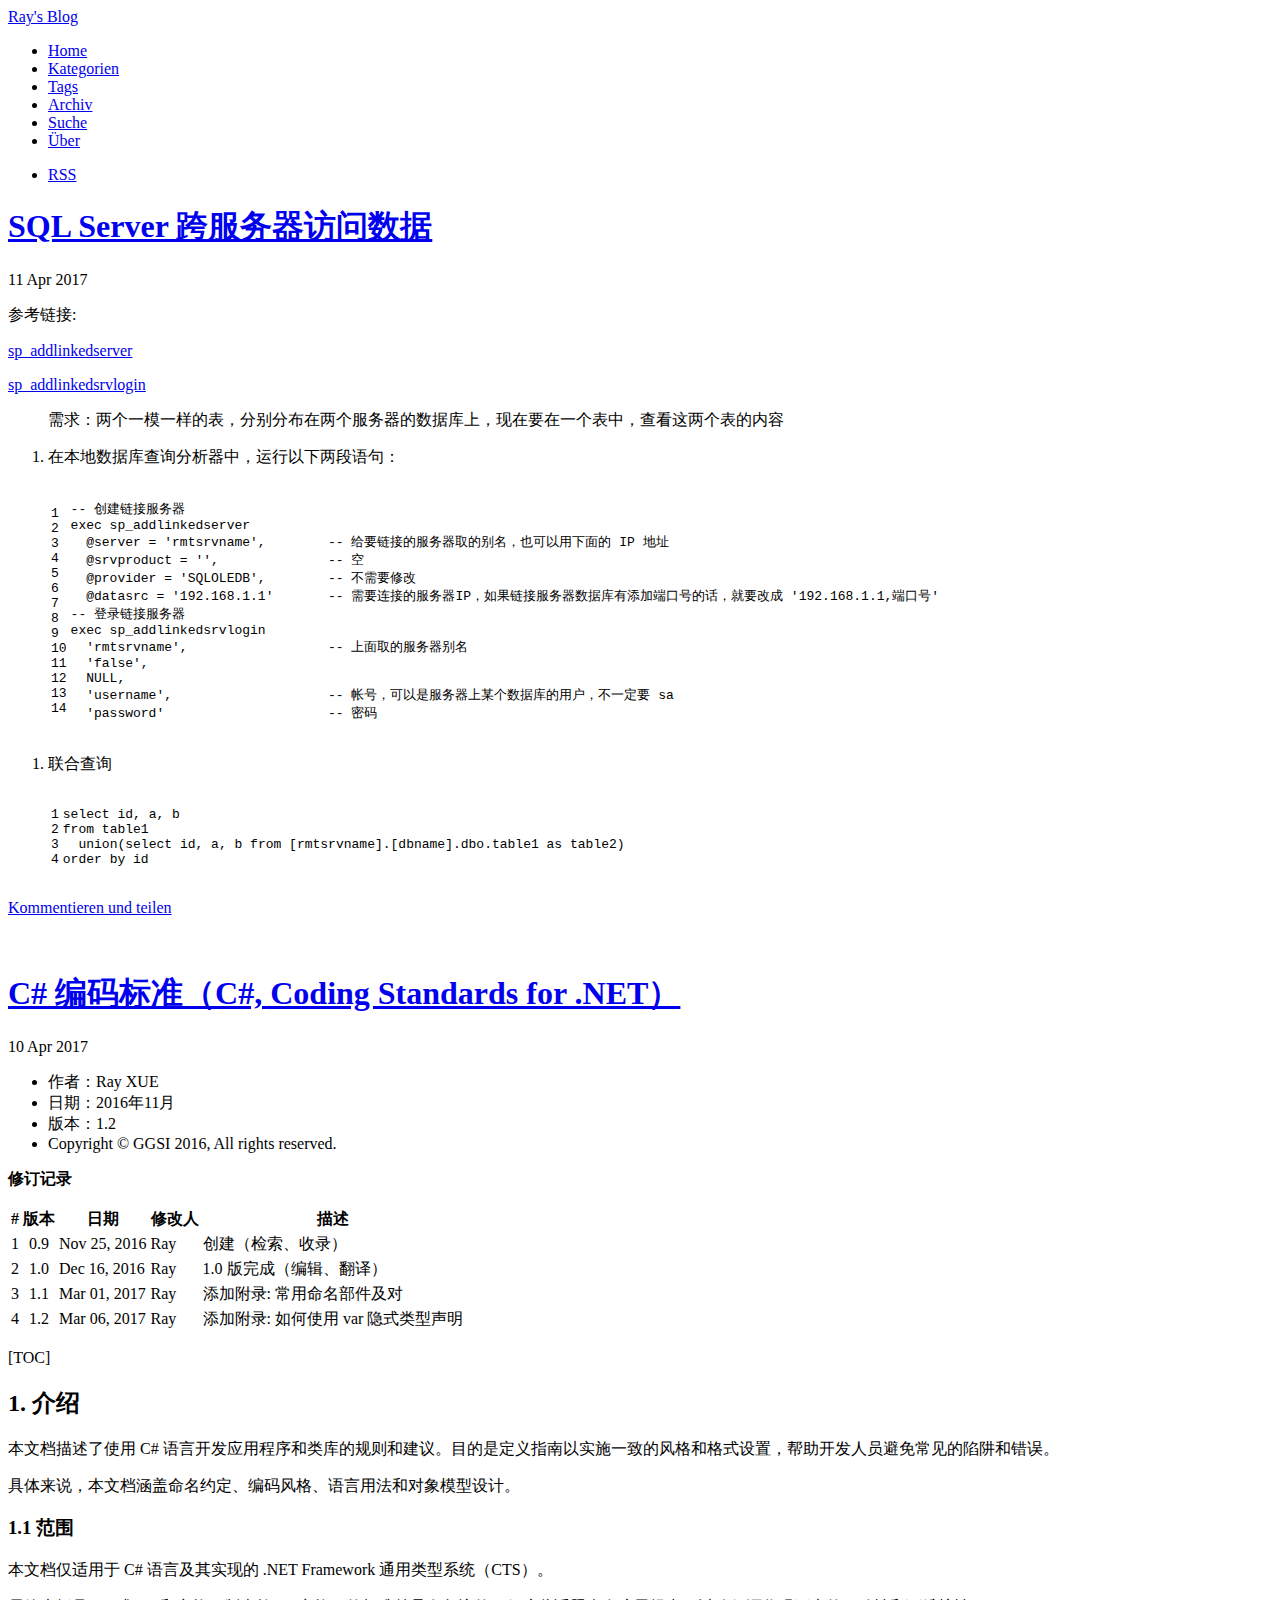
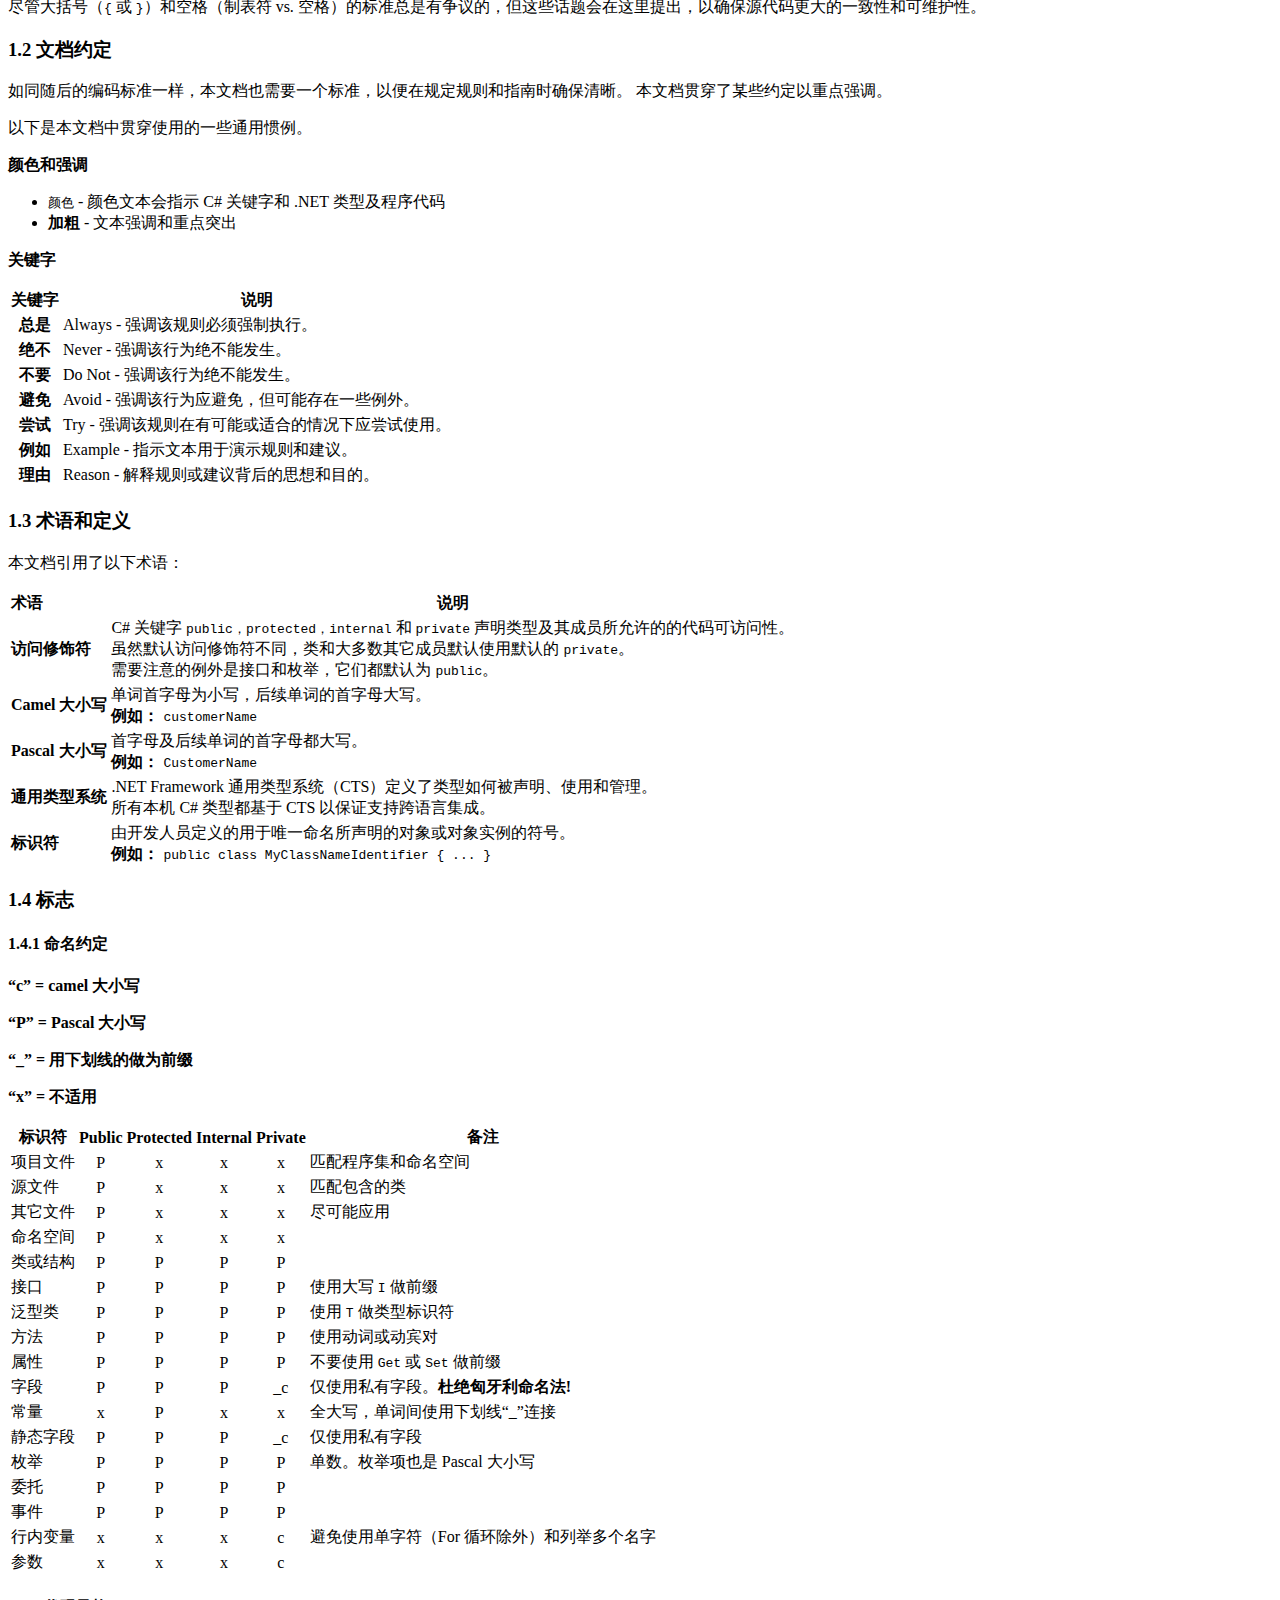
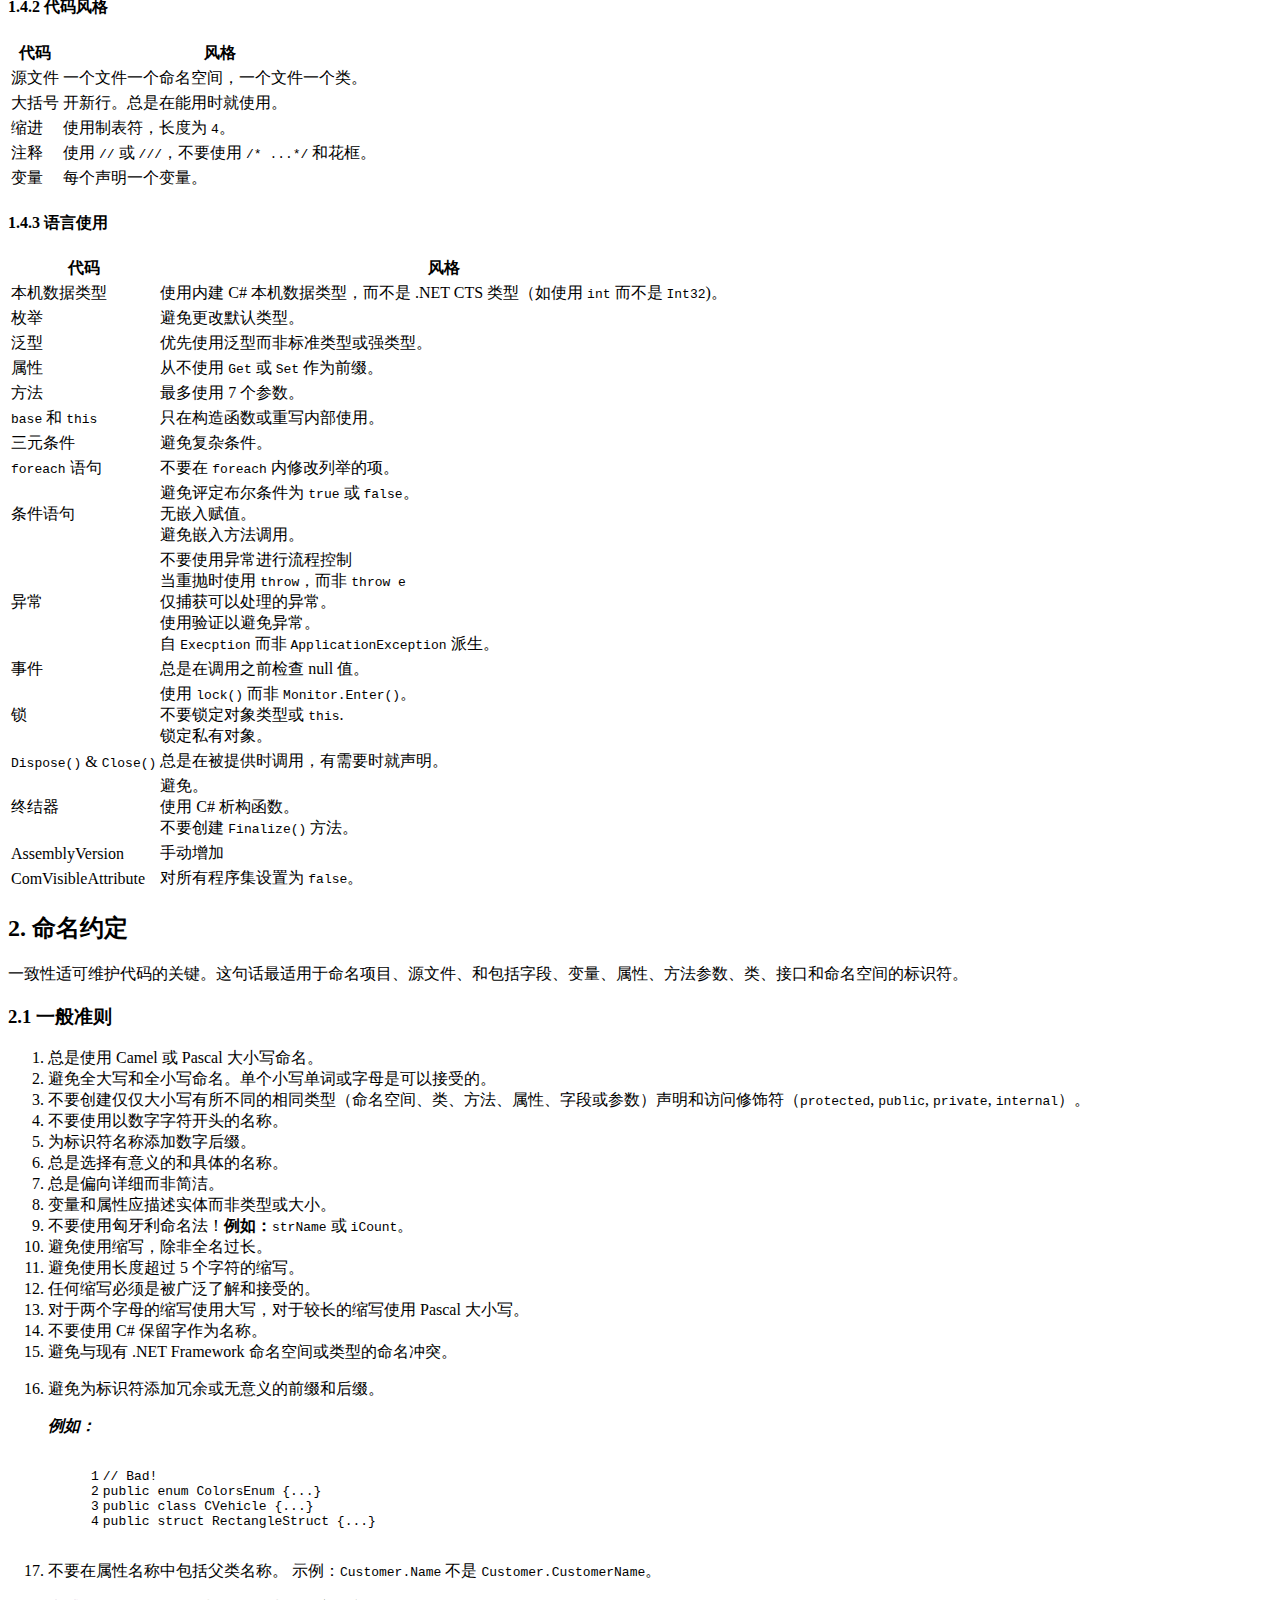
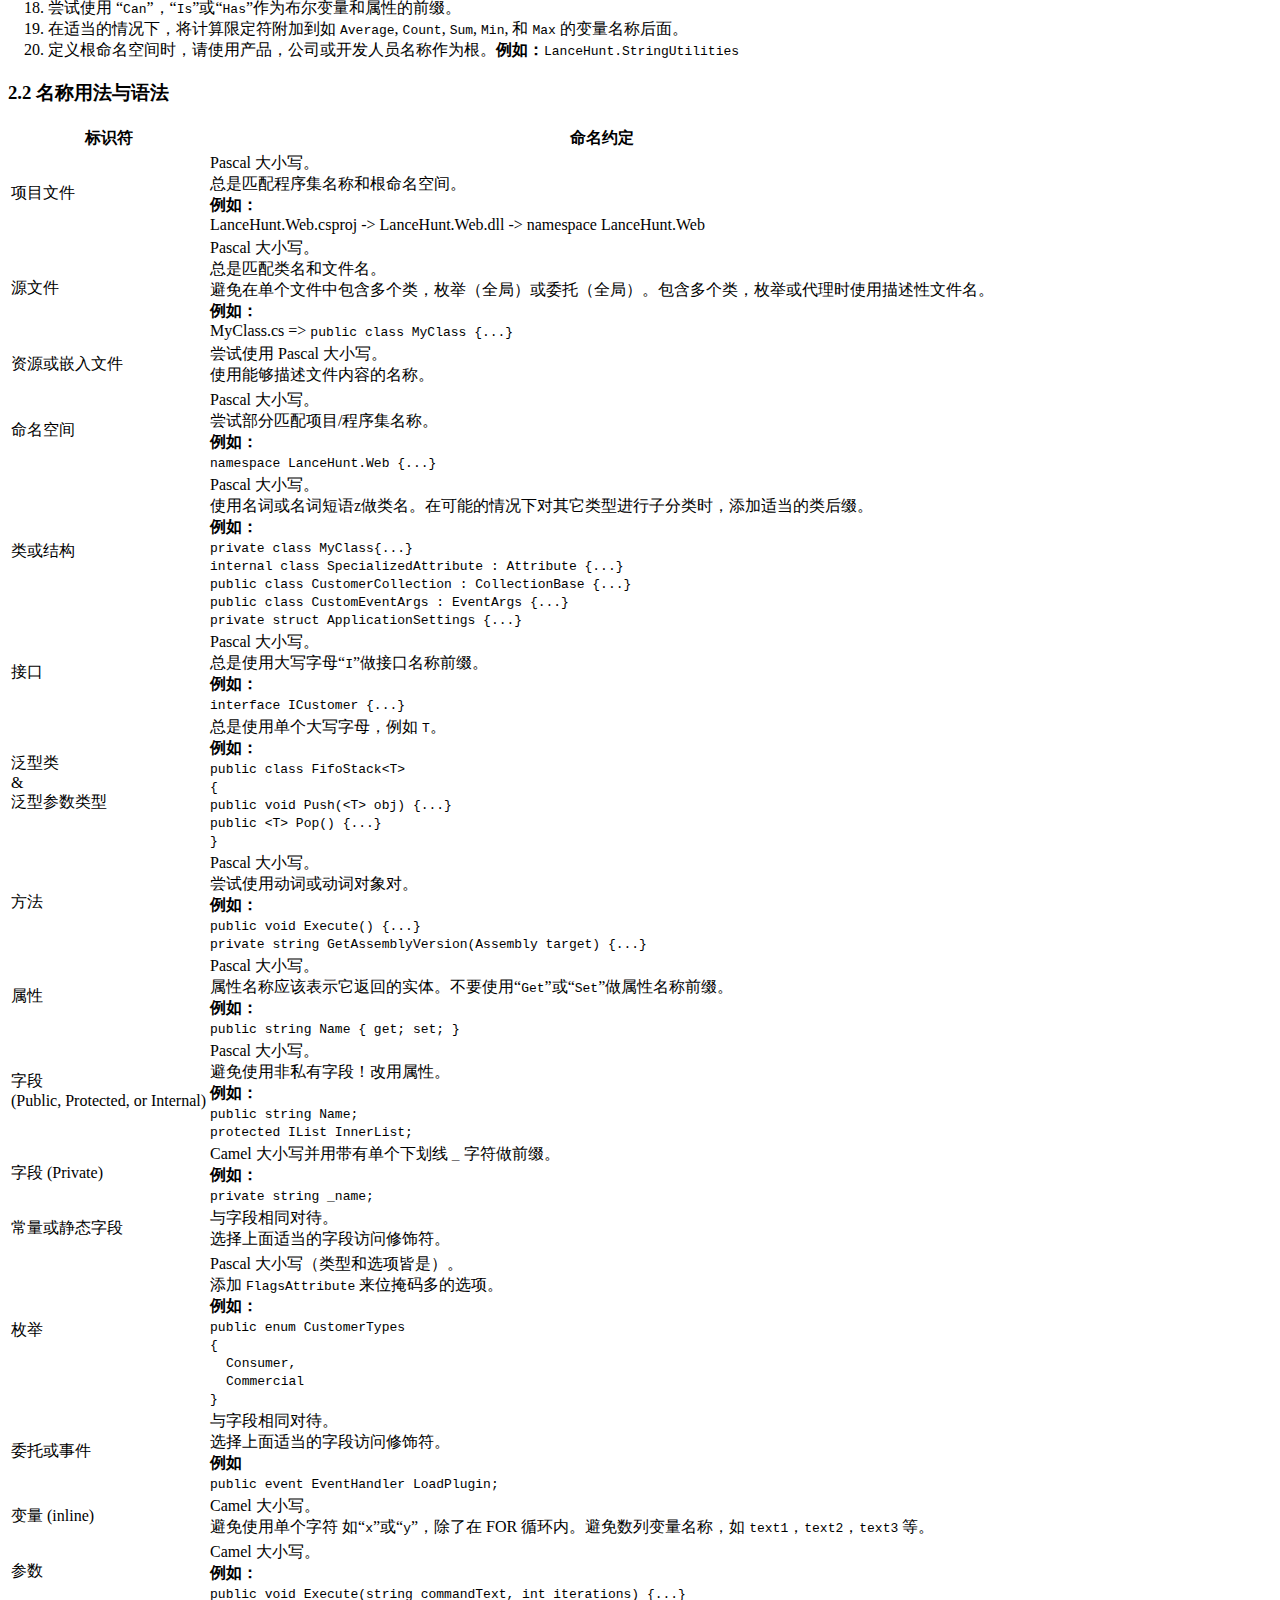
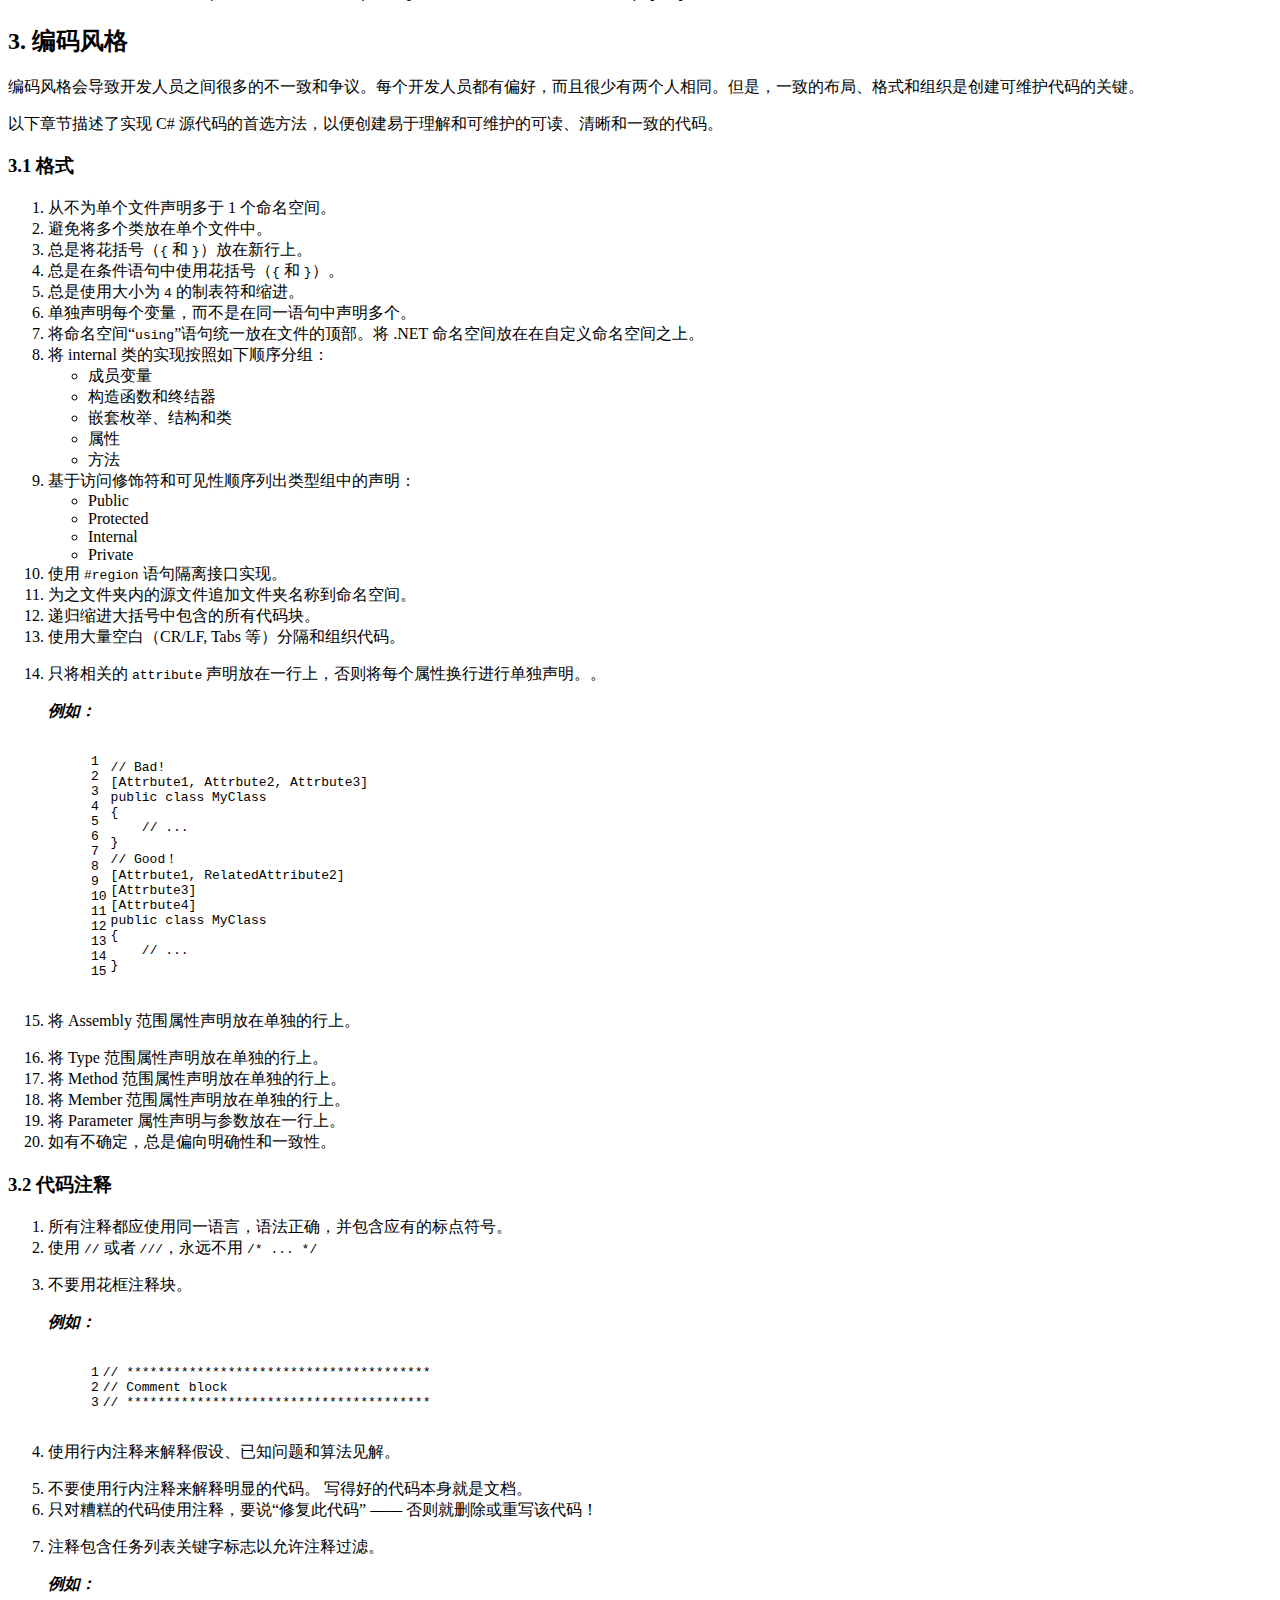
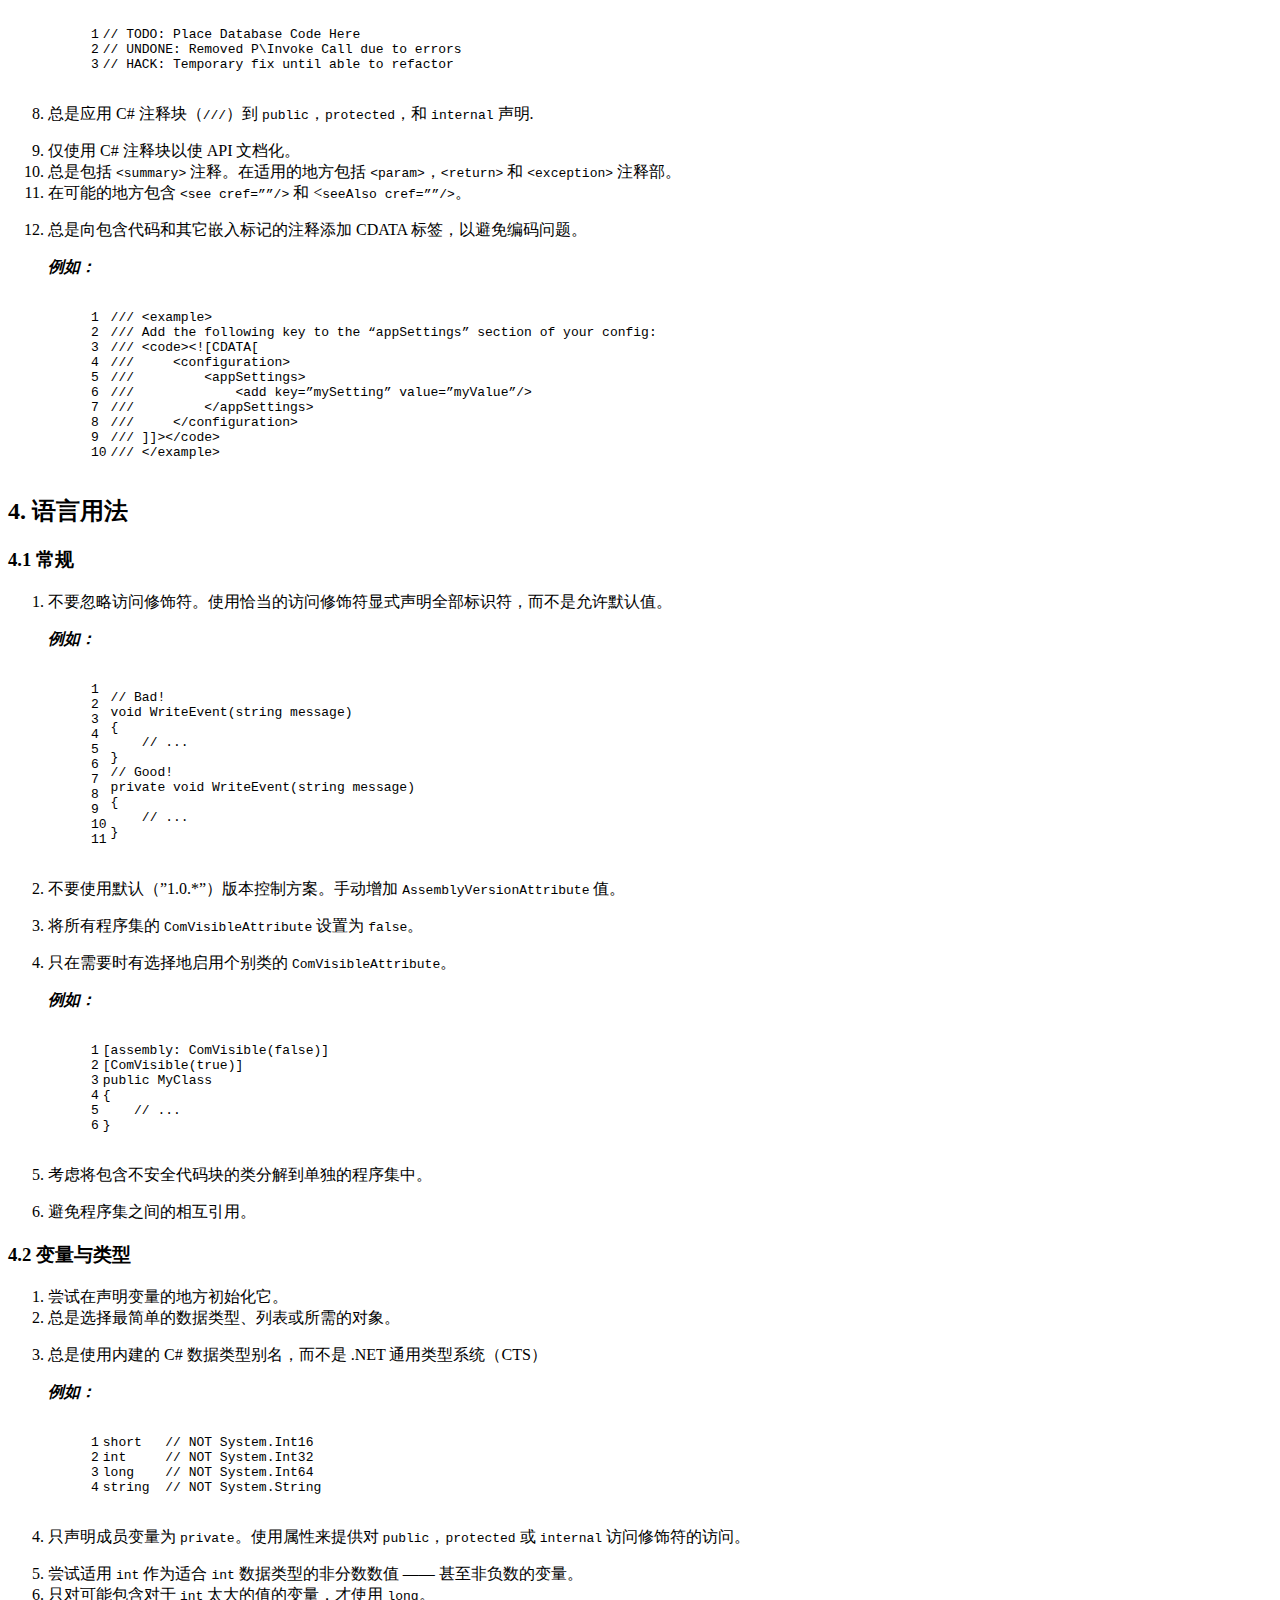
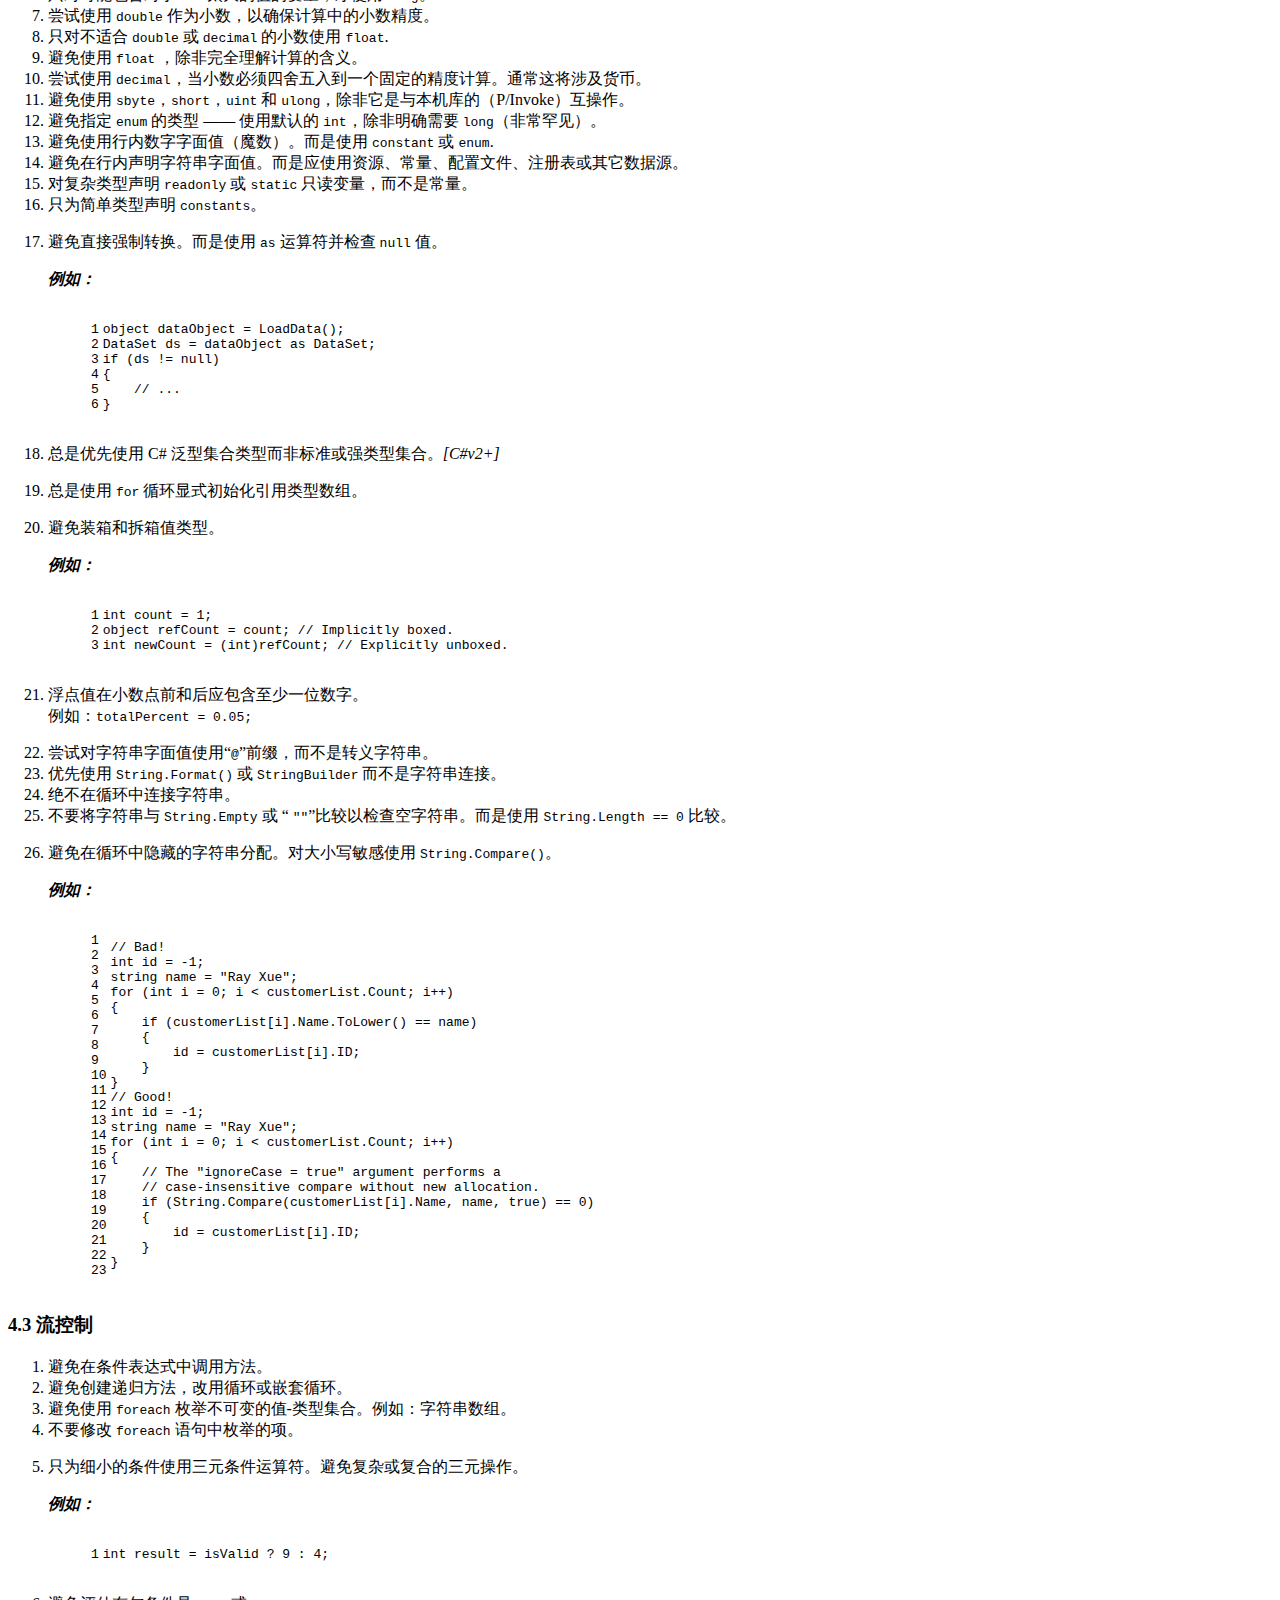
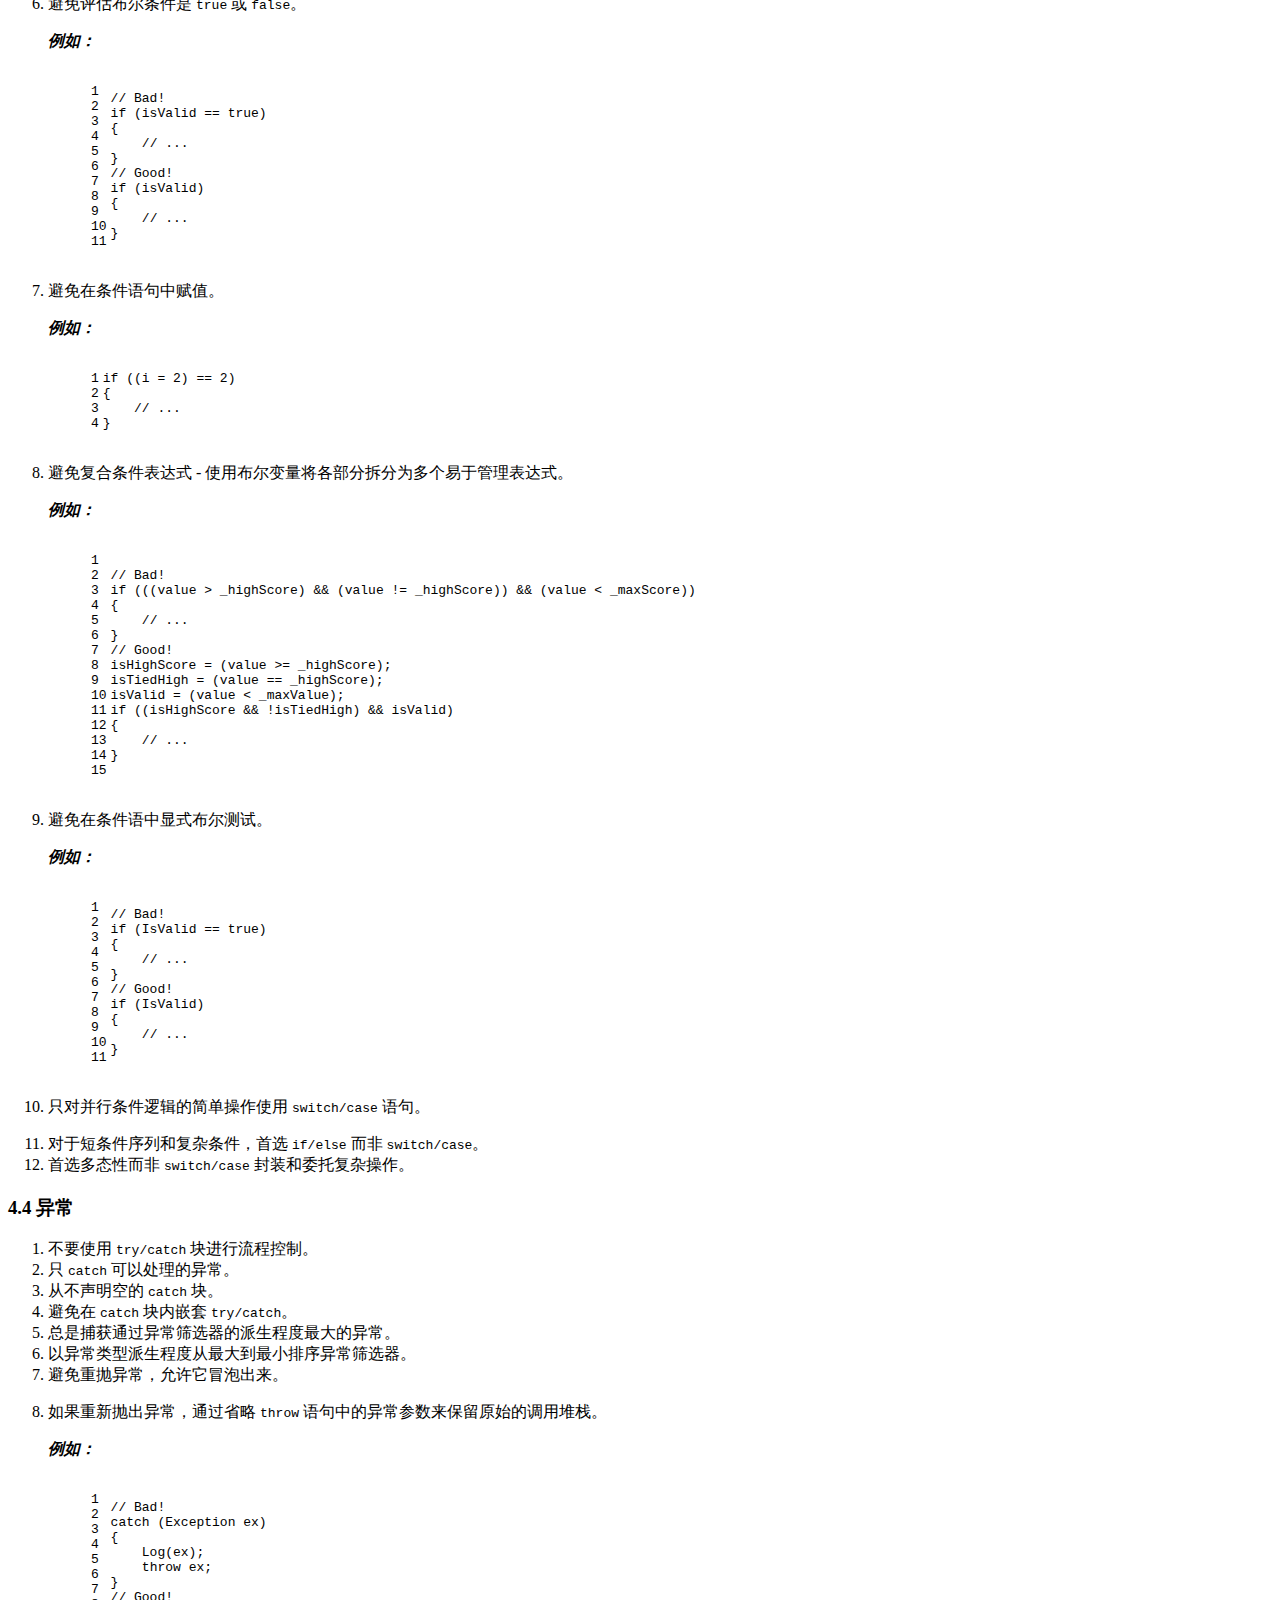
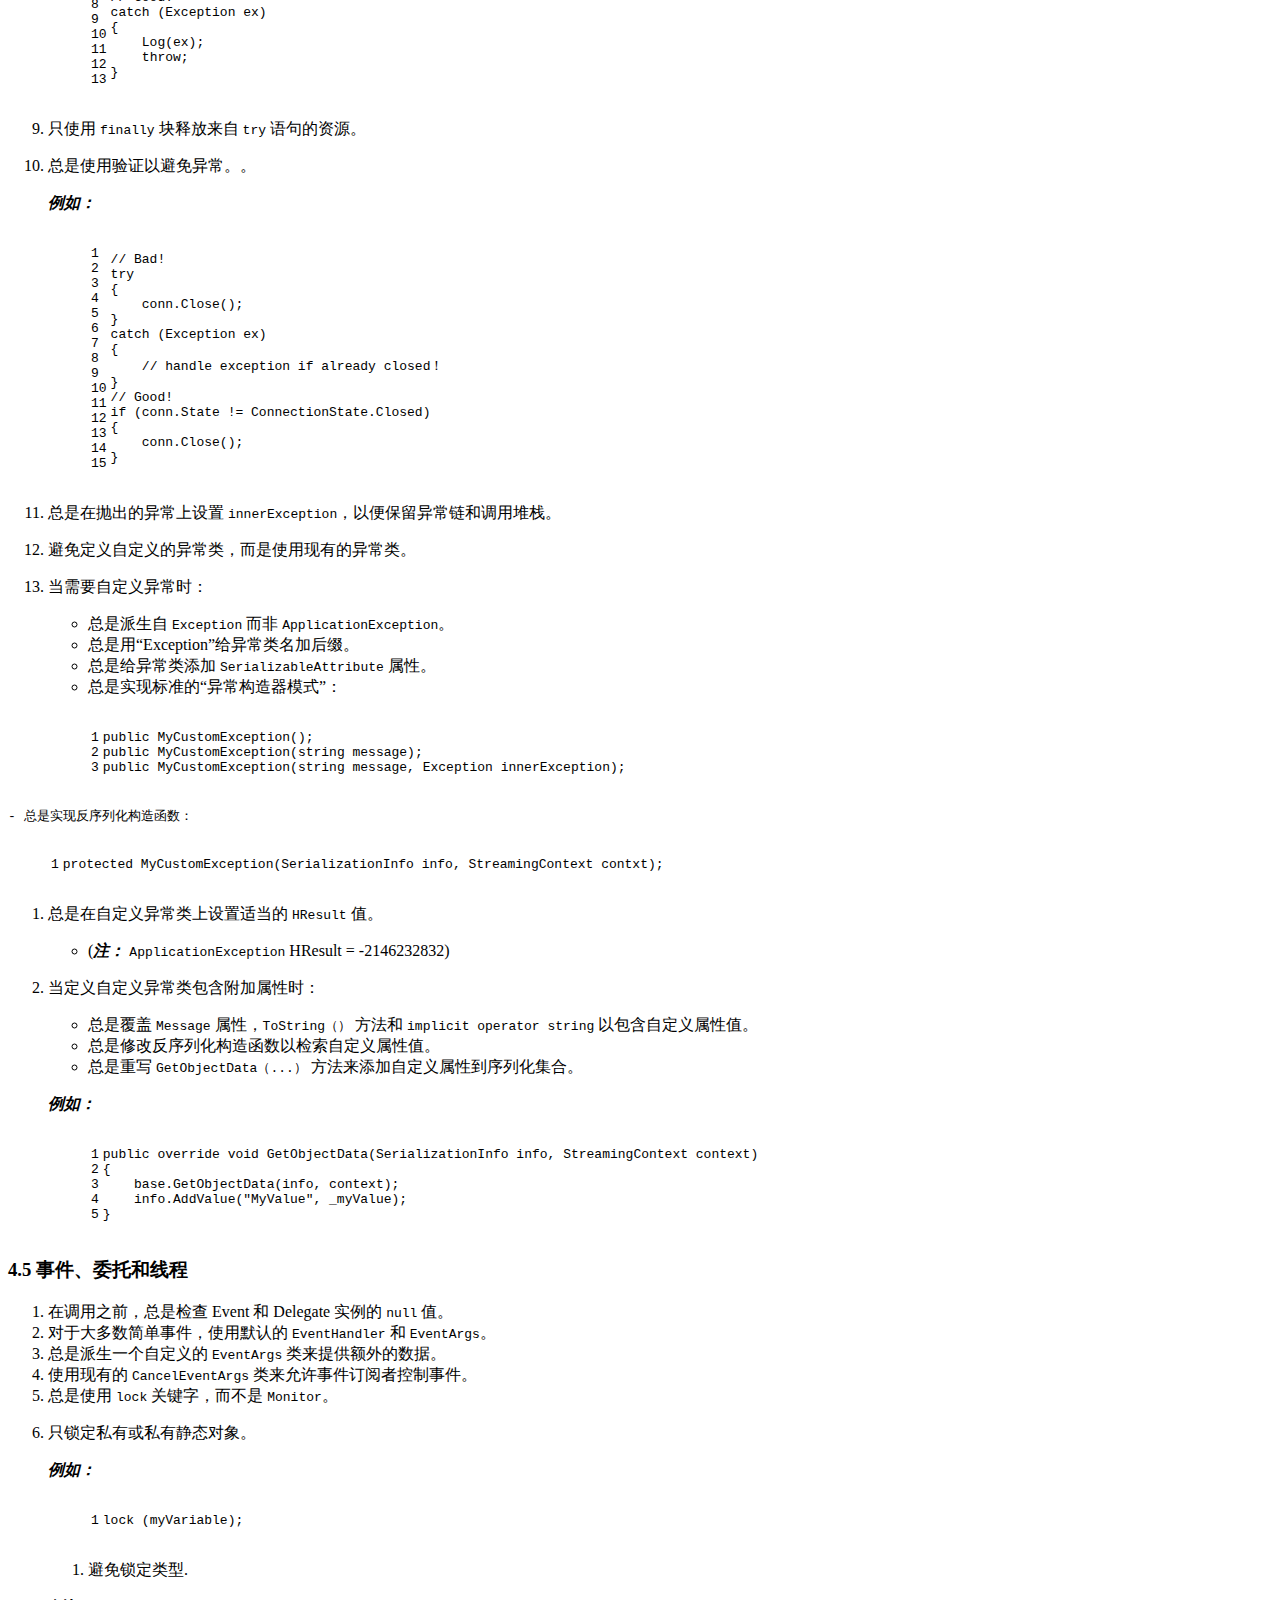
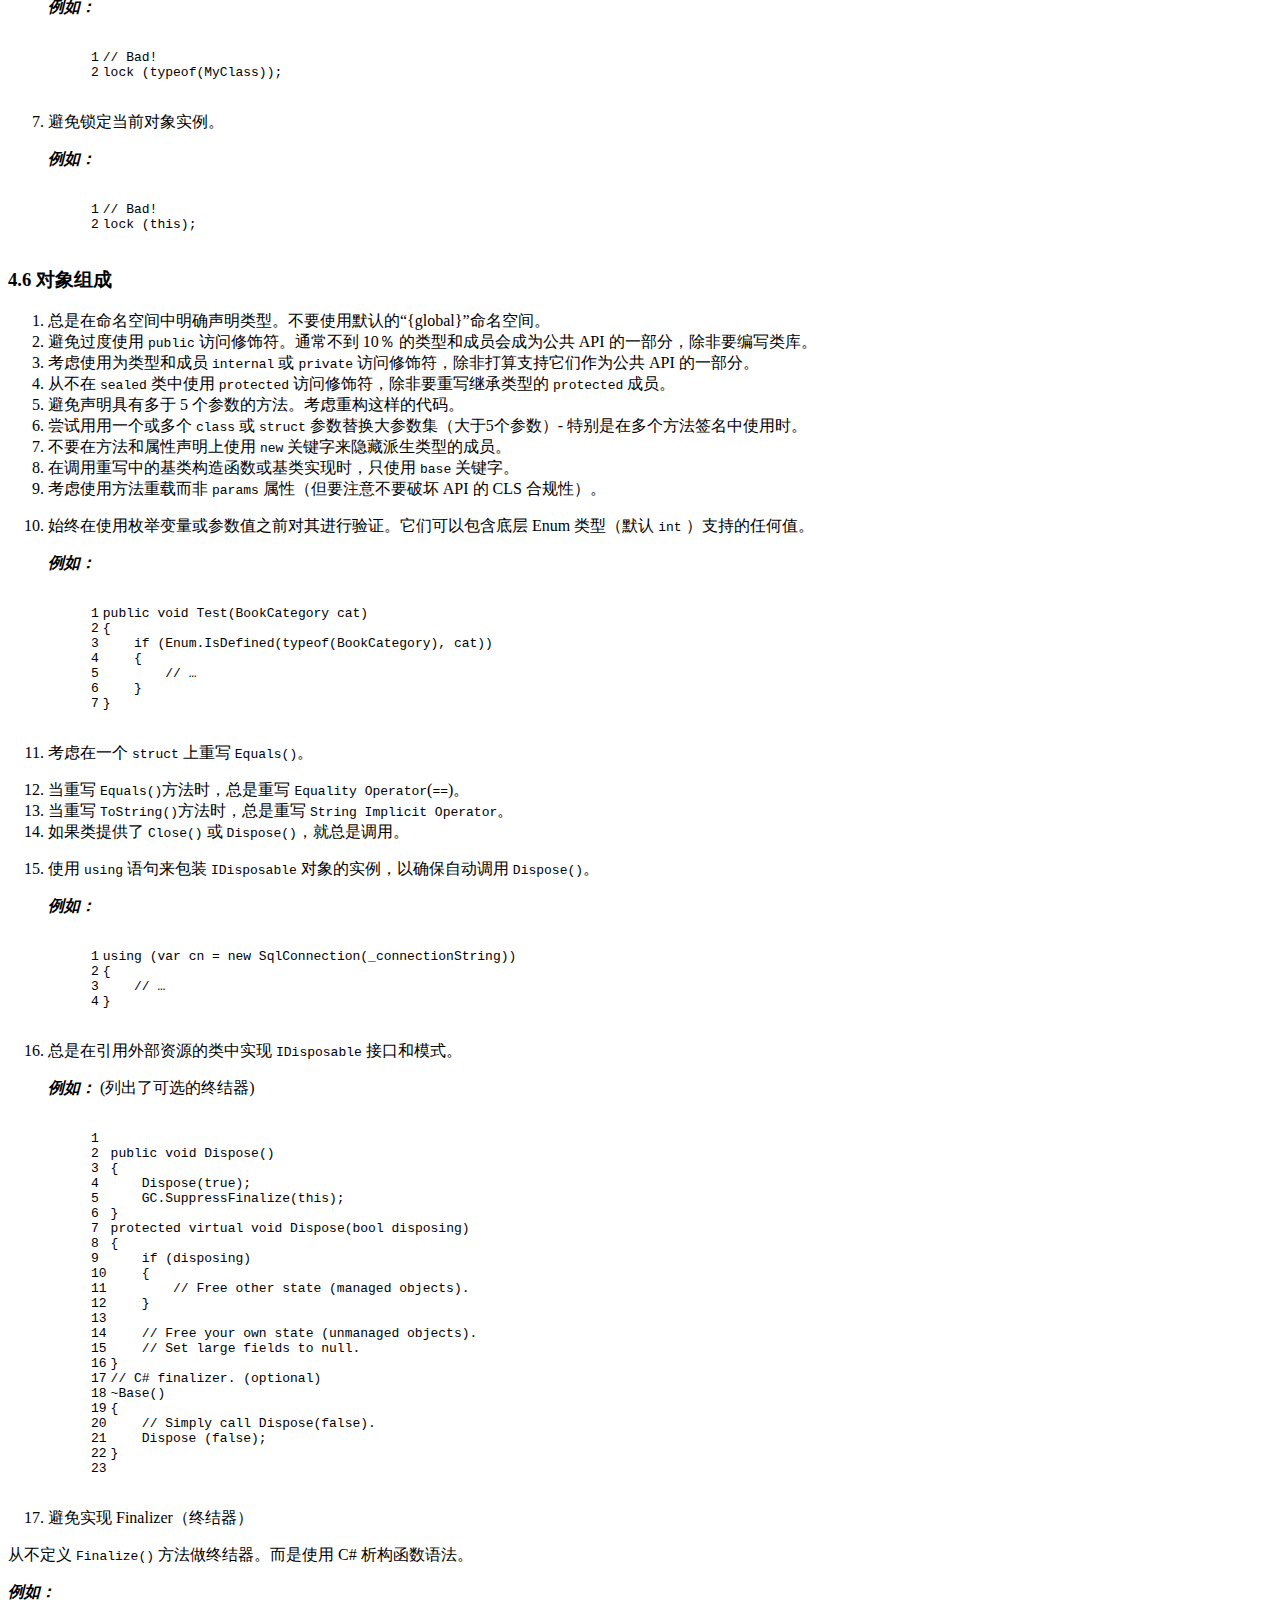
==== commit 3a8186f0: "Site updated: 2017-04-11 13:06:58" ====
--- a/index.html
+++ b/index.html
@@ -1,93 +1,200 @@
+
 <!DOCTYPE html>
-<html>
+<html lang="en-US">
+    
 <head>
-  <meta charset="utf-8">
-  
-  <title>Ray&#39;s Blog</title>
-  <meta name="viewport" content="width=device-width, initial-scale=1, maximum-scale=1">
-  <meta property="og:type" content="website">
+    <meta charset="UTF-8">
+    <meta name="viewport" content="width=device-width, initial-scale=1">
+    <meta name="generator" content="Ray&#39;s Blog">
+    <title>Ray&#39;s Blog</title>
+    <meta name="author" content="Ray Xue">
+    
+    
+    
+    <meta property="og:type" content="blog">
 <meta property="og:title" content="Ray's Blog">
-<meta property="og:url" content="http://highflyer.github.io/index.html">
+<meta property="og:url" content="https://highflyer.github.io/index.html">
 <meta property="og:site_name" content="Ray's Blog">
 <meta name="twitter:card" content="summary">
 <meta name="twitter:title" content="Ray's Blog">
-  
-    <link rel="alternate" href="/atom.xml" title="Ray&#39;s Blog" type="application/atom+xml">
-  
-  
-    <link rel="icon" href="/favicon.png">
-  
-  
-    <link href="//fonts.googleapis.com/css?family=Source+Code+Pro" rel="stylesheet" type="text/css">
-  
-  <link rel="stylesheet" href="/css/style.css">
-  
-
+    
+    
+        
+    
+    
+    
+    
+    
+    <!--STYLES-->
+    <link rel="stylesheet" href="/assets/css/font-awesome.css">
+    <link rel="stylesheet" href="/assets/css/jquery.fancybox.css">
+    <link rel="stylesheet" href="/assets/css/jquery.fancybox-thumbs.css">
+    <link rel="stylesheet" href="/assets/css/tranquilpeak.css">
+    <!--STYLES END-->
+    
+    
 </head>
 
-<body>
-  <div id="container">
-    <div id="wrap">
-      <header id="header">
-  <div id="banner"></div>
-  <div id="header-outer" class="outer">
-    <div id="header-title" class="inner">
-      <h1 id="logo-wrap">
-        <a href="/" id="logo">Ray&#39;s Blog</a>
-      </h1>
-      
-        <h2 id="subtitle-wrap">
-          <a href="/" id="subtitle">人生之旅是快乐的，但它只值得我们体验一次。</a>
-        </h2>
-      
+    <body>
+        <div id="blog">
+            <!-- Define author's picture -->
+
+
+    
+
+<header id="header" data-behavior="1">
+    <i id="btn-open-sidebar" class="fa fa-lg fa-bars"></i>
+    <div class="header-title">
+        <a class="header-title-link" href="/ ">Ray&#39;s Blog</a>
     </div>
-    <div id="header-inner" class="inner">
-      <nav id="main-nav">
-        <a id="main-nav-toggle" class="nav-icon"></a>
-        
-          <a class="main-nav-link" href="/">Home</a>
-        
-          <a class="main-nav-link" href="/archives">Archives</a>
-        
-      </nav>
-      <nav id="sub-nav">
-        
-          <a id="nav-rss-link" class="nav-icon" href="/atom.xml" title="Flux RSS"></a>
-        
-        <a id="nav-search-btn" class="nav-icon" title="Rechercher"></a>
-      </nav>
-      <div id="search-form-wrap">
-        <form action="//google.com/search" method="get" accept-charset="UTF-8" class="search-form"><input type="search" name="q" class="search-form-input" placeholder="Search"><button type="submit" class="search-form-submit">&#xF002;</button><input type="hidden" name="sitesearch" value="http://highflyer.github.io"></form>
-      </div>
+    
+        
+            <a  class="header-right-picture "
+                href="#about">
+        
+        
+        </a>
+    
+</header>
+
+            <!-- Define author's picture -->
+
+
+<nav id="sidebar" data-behavior="1">
+    <div class="sidebar-container">
+        
+        
+            <ul class="sidebar-buttons">
+            
+                <li class="sidebar-button">
+                    
+                        <a  class="sidebar-button-link "
+                             href="/ "
+                            
+                        >
+                    
+                        <i class="sidebar-button-icon fa fa-lg fa-home"></i>
+                        <span class="sidebar-button-desc">Home</span>
+                    </a>
+            </li>
+            
+                <li class="sidebar-button">
+                    
+                        <a  class="sidebar-button-link "
+                             href="/all-categories"
+                            
+                        >
+                    
+                        <i class="sidebar-button-icon fa fa-lg fa-bookmark"></i>
+                        <span class="sidebar-button-desc">Kategorien</span>
+                    </a>
+            </li>
+            
+                <li class="sidebar-button">
+                    
+                        <a  class="sidebar-button-link "
+                             href="/all-tags"
+                            
+                        >
+                    
+                        <i class="sidebar-button-icon fa fa-lg fa-tags"></i>
+                        <span class="sidebar-button-desc">Tags</span>
+                    </a>
+            </li>
+            
+                <li class="sidebar-button">
+                    
+                        <a  class="sidebar-button-link "
+                             href="/all-archives"
+                            
+                        >
+                    
+                        <i class="sidebar-button-icon fa fa-lg fa-archive"></i>
+                        <span class="sidebar-button-desc">Archiv</span>
+                    </a>
+            </li>
+            
+                <li class="sidebar-button">
+                    
+                        <a  class="sidebar-button-link open-algolia-search"
+                             href="#search"
+                            
+                        >
+                    
+                        <i class="sidebar-button-icon fa fa-lg fa-search"></i>
+                        <span class="sidebar-button-desc">Suche</span>
+                    </a>
+            </li>
+            
+                <li class="sidebar-button">
+                    
+                        <a  class="sidebar-button-link "
+                             href="#about"
+                            
+                        >
+                    
+                        <i class="sidebar-button-icon fa fa-lg fa-question"></i>
+                        <span class="sidebar-button-desc">Über</span>
+                    </a>
+            </li>
+            
+        </ul>
+        
+            <ul class="sidebar-buttons">
+            
+        </ul>
+        
+            <ul class="sidebar-buttons">
+            
+                <li class="sidebar-button">
+                    
+                        <a  class="sidebar-button-link "
+                             href="/atom.xml"
+                            
+                        >
+                    
+                        <i class="sidebar-button-icon fa fa-lg fa-rss"></i>
+                        <span class="sidebar-button-desc">RSS</span>
+                    </a>
+            </li>
+            
+        </ul>
+        
     </div>
-  </div>
-</header>
-      <div class="outer">
-        <section id="main">
-  
-    <article id="post-sqlserver-linkedserver" class="article article-type-post" itemscope itemprop="blogPost">
-  <div class="article-meta">
-    <a href="/2017/04/11/sqlserver-linkedserver/" class="article-date">
-  <time datetime="2017-04-11T02:13:21.000Z" itemprop="datePublished">2017-04-11</time>
-</a>
-    
-  </div>
-  <div class="article-inner">
-    
-    
-      <header class="article-header">
-        
-  
-    <h1 itemprop="name">
-      <a class="article-title" href="/2017/04/11/sqlserver-linkedserver/">SQL Server 跨服务器访问数据</a>
-    </h1>
-  
-
-      </header>
-    
-    <div class="article-entry" itemprop="articleBody">
-      
-        <p>参考链接:</p>
+</nav>
+
+            
+            <div id="main" data-behavior="1"
+                 class="
+                        hasCoverMetaIn
+                        ">
+                <section class="postShorten-group main-content-wrap">
+    
+    
+    <article class="postShorten postShorten--thumbnailimg-bottom" itemscope itemType="http://schema.org/BlogPosting">
+        <div class="postShorten-wrap">
+            
+            <div class="postShorten-header">
+                <h1 class="postShorten-title" itemprop="headline">
+                    
+                        <a class="link-unstyled" href="/2017/04/11/sqlserver-linkedserver/">
+                            SQL Server 跨服务器访问数据
+                        </a>
+                    
+                </h1>
+                <div class="postShorten-meta">
+    <time itemprop="datePublished" datetime="2017-04-11T10:13:21+08:00">
+	
+		    11 Apr 2017
+    	
+    </time>
+    
+</div>
+
+            </div>
+            
+                <div class="postShorten-content" itemprop="articleBody">
+                    <p>参考链接:</p>
 <p><a href="https://msdn.microsoft.com/zh-cn/library/ms190479.aspx" target="_blank" rel="external">sp_addlinkedserver</a></p>
 <p><a href="https://msdn.microsoft.com/zh-cn/library/ms189811.aspx" target="_blank" rel="external">sp_addlinkedsrvlogin</a></p>
 <blockquote>
@@ -102,44 +209,54 @@
 </ol>
 <figure class="highlight sql"><table><tr><td class="gutter"><pre><div class="line">1</div><div class="line">2</div><div class="line">3</div><div class="line">4</div></pre></td><td class="code"><pre><div class="line"><span class="keyword">select</span> <span class="keyword">id</span>, a, b</div><div class="line"><span class="keyword">from</span> table1</div><div class="line">  <span class="keyword">union</span>(<span class="keyword">select</span> <span class="keyword">id</span>, a, b <span class="keyword">from</span> [rmtsrvname].[dbname].dbo.table1 <span class="keyword">as</span> table2)</div><div class="line"><span class="keyword">order</span> <span class="keyword">by</span> <span class="keyword">id</span></div></pre></td></tr></table></figure>
 
-      
-    </div>
-    <footer class="article-footer">
-      <a data-url="http://highflyer.github.io/2017/04/11/sqlserver-linkedserver/" data-id="cj1cwxfun0002zvyc39wv0ycu" class="article-share-link">Partager</a>
-      
-      
-  <ul class="article-tag-list"><li class="article-tag-list-item"><a class="article-tag-list-link" href="/tags/SQL-Server/">SQL Server</a></li></ul>
-
-    </footer>
-  </div>
-  
-</article>
-
-
-  
-    <article id="post-C-Coding-Standards" class="article article-type-post" itemscope itemprop="blogPost">
-  <div class="article-meta">
-    <a href="/2017/04/10/C-Coding-Standards/" class="article-date">
-  <time datetime="2017-04-10T06:19:43.000Z" itemprop="datePublished">2017-04-10</time>
-</a>
-    
-  </div>
-  <div class="article-inner">
-    
-    
-      <header class="article-header">
-        
-  
-    <h1 itemprop="name">
-      <a class="article-title" href="/2017/04/10/C-Coding-Standards/">C# 编码标准（C#, Coding Standards for .NET）</a>
-    </h1>
-  
-
-      </header>
-    
-    <div class="article-entry" itemprop="articleBody">
-      
-        <ul>
+                    
+                        
+                    
+                    
+                        <p>
+                            <a href="/2017/04/11/sqlserver-linkedserver/#post-footer" class="postShorten-excerpt_link link">
+                                Kommentieren und teilen
+                            </a>
+                        </p>
+                    
+                </div>
+            
+        </div>
+        
+            <a href="/2017/04/11/sqlserver-linkedserver/">
+                <div class="postShorten-thumbnailimg">
+                    <img alt="" itemprop="image" src="undefined"/>
+                </div>
+            </a>
+            
+        
+    </article>
+    
+    
+    <article class="postShorten postShorten--thumbnailimg-bottom" itemscope itemType="http://schema.org/BlogPosting">
+        <div class="postShorten-wrap">
+            
+            <div class="postShorten-header">
+                <h1 class="postShorten-title" itemprop="headline">
+                    
+                        <a class="link-unstyled" href="/2017/04/10/C-Coding-Standards/">
+                            C# 编码标准（C#, Coding Standards for .NET）
+                        </a>
+                    
+                </h1>
+                <div class="postShorten-meta">
+    <time itemprop="datePublished" datetime="2017-04-10T14:19:43+08:00">
+	
+		    10 Apr 2017
+    	
+    </time>
+    
+</div>
+
+            </div>
+            
+                <div class="postShorten-content" itemprop="articleBody">
+                    <ul>
 <li>作者：Ray XUE</li>
 <li>日期：2016年11月</li>
 <li>版本：1.2</li>
@@ -975,42 +1092,54 @@
 <li>The Elements of C++ Style – Misfeldt, et. al.</li>
 </ul>
 
-      
-    </div>
-    <footer class="article-footer">
-      <a data-url="http://highflyer.github.io/2017/04/10/C-Coding-Standards/" data-id="cj1cwrmhb0001zvycuyi2nn7t" class="article-share-link">Partager</a>
-      
-      
-    </footer>
-  </div>
-  
-</article>
-
-
-  
-    <article id="post-hello-world" class="article article-type-post" itemscope itemprop="blogPost">
-  <div class="article-meta">
-    <a href="/2017/04/10/hello-world/" class="article-date">
-  <time datetime="2017-04-10T06:09:34.000Z" itemprop="datePublished">2017-04-10</time>
-</a>
-    
-  </div>
-  <div class="article-inner">
-    
-    
-      <header class="article-header">
-        
-  
-    <h1 itemprop="name">
-      <a class="article-title" href="/2017/04/10/hello-world/">Hello World</a>
-    </h1>
-  
-
-      </header>
-    
-    <div class="article-entry" itemprop="articleBody">
-      
-        <p>Welcome to <a href="https://hexo.io/" target="_blank" rel="external">Hexo</a>! This is your very first post. Check <a href="https://hexo.io/docs/" target="_blank" rel="external">documentation</a> for more info. If you get any problems when using Hexo, you can find the answer in <a href="https://hexo.io/docs/troubleshooting.html" target="_blank" rel="external">troubleshooting</a> or you can ask me on <a href="https://github.com/hexojs/hexo/issues" target="_blank" rel="external">GitHub</a>.</p>
+                    
+                        
+                    
+                    
+                        <p>
+                            <a href="/2017/04/10/C-Coding-Standards/#post-footer" class="postShorten-excerpt_link link">
+                                Kommentieren und teilen
+                            </a>
+                        </p>
+                    
+                </div>
+            
+        </div>
+        
+            <a href="/2017/04/10/C-Coding-Standards/">
+                <div class="postShorten-thumbnailimg">
+                    <img alt="" itemprop="image" src="undefined"/>
+                </div>
+            </a>
+            
+        
+    </article>
+    
+    
+    <article class="postShorten postShorten--thumbnailimg-bottom" itemscope itemType="http://schema.org/BlogPosting">
+        <div class="postShorten-wrap">
+            
+            <div class="postShorten-header">
+                <h1 class="postShorten-title" itemprop="headline">
+                    
+                        <a class="link-unstyled" href="/2017/04/10/hello-world/">
+                            Hello World
+                        </a>
+                    
+                </h1>
+                <div class="postShorten-meta">
+    <time itemprop="datePublished" datetime="2017-04-10T14:09:34+08:00">
+	
+		    10 Apr 2017
+    	
+    </time>
+    
+</div>
+
+            </div>
+            
+                <div class="postShorten-content" itemprop="articleBody">
+                    <p>Welcome to <a href="https://hexo.io/" target="_blank" rel="external">Hexo</a>! This is your very first post. Check <a href="https://hexo.io/docs/" target="_blank" rel="external">documentation</a> for more info. If you get any problems when using Hexo, you can find the answer in <a href="https://hexo.io/docs/troubleshooting.html" target="_blank" rel="external">troubleshooting</a> or you can ask me on <a href="https://github.com/hexojs/hexo/issues" target="_blank" rel="external">GitHub</a>.</p>
 <h2 id="Quick-Start"><a href="#Quick-Start" class="headerlink" title="Quick Start"></a>Quick Start</h2><h3 id="Create-a-new-post"><a href="#Create-a-new-post" class="headerlink" title="Create a new post"></a>Create a new post</h3><figure class="highlight bash"><table><tr><td class="gutter"><pre><div class="line">1</div></pre></td><td class="code"><pre><div class="line">$ hexo new <span class="string">"My New Post"</span></div></pre></td></tr></table></figure>
 <p>More info: <a href="https://hexo.io/docs/writing.html" target="_blank" rel="external">Writing</a></p>
 <h3 id="Run-server"><a href="#Run-server" class="headerlink" title="Run server"></a>Run server</h3><figure class="highlight bash"><table><tr><td class="gutter"><pre><div class="line">1</div></pre></td><td class="code"><pre><div class="line">$ hexo server</div></pre></td></tr></table></figure>
@@ -1020,110 +1149,173 @@
 <h3 id="Deploy-to-remote-sites"><a href="#Deploy-to-remote-sites" class="headerlink" title="Deploy to remote sites"></a>Deploy to remote sites</h3><figure class="highlight bash"><table><tr><td class="gutter"><pre><div class="line">1</div></pre></td><td class="code"><pre><div class="line">$ hexo deploy</div></pre></td></tr></table></figure>
 <p>More info: <a href="https://hexo.io/docs/deployment.html" target="_blank" rel="external">Deployment</a></p>
 
-      
+                    
+                        
+                    
+                    
+                        <p>
+                            <a href="/2017/04/10/hello-world/#post-footer" class="postShorten-excerpt_link link">
+                                Kommentieren und teilen
+                            </a>
+                        </p>
+                    
+                </div>
+            
+        </div>
+        
+            <a href="/2017/04/10/hello-world/">
+                <div class="postShorten-thumbnailimg">
+                    <img alt="" itemprop="image" src="undefined"/>
+                </div>
+            </a>
+            
+        
+    </article>
+    
+    <div class="pagination-bar">
+    <ul class="pagination">
+        
+        
+        <li class="pagination-number">Seite 1 von 1</li>
+    </ul>
+</div>
+
+</section>
+
+
+                <footer id="footer" class="main-content-wrap">
+    <span class="copyrights">
+        Copyrights &copy; 2017 Ray Xue. All Rights Reserved.
+    </span>
+</footer>
+
+            </div>
+            
+        </div>
+        
+
+
+<div id="about">
+    <div id="about-card">
+        <div id="about-btn-close">
+            <i class="fa fa-remove"></i>
+        </div>
+        
+            <h4 id="about-card-name">Ray Xue</h4>
+        
+            <div id="about-card-bio"><p>author.bio</p>
+</div>
+        
+        
+            <div id="about-card-job">
+                <i class="fa fa-briefcase"></i>
+                <br/>
+                <p>author.job</p>
+
+            </div>
+        
+        
     </div>
-    <footer class="article-footer">
-      <a data-url="http://highflyer.github.io/2017/04/10/hello-world/" data-id="cj1cwrmh70000zvycy707jg2b" class="article-share-link">Partager</a>
-      
-      
-    </footer>
-  </div>
-  
-</article>
-
-
-  
-
-</section>
-        
-          <aside id="sidebar">
-  
-    
-
-  
-    
-  <div class="widget-wrap">
-    <h3 class="widget-title">Mot-clés</h3>
-    <div class="widget">
-      <ul class="tag-list"><li class="tag-list-item"><a class="tag-list-link" href="/tags/SQL-Server/">SQL Server</a></li></ul>
+</div>
+
+        <div id="algolia-search-modal" class="modal-container">
+    <div class="modal">
+        <div class="modal-header">
+            <span class="close-button"><i class="fa fa-close"></i></span>
+            <a href="https://algolia.com" target="_blank" rel="noopener" class="searchby-algolia text-color-light link-unstyled">
+                <span class="searchby-algolia-text text-color-light text-small">by</span>
+                <img class="searchby-algolia-logo" src="https://www.algolia.com/static_assets/images/press/downloads/algolia-light.svg">
+            </a>
+            <i class="search-icon fa fa-search"></i>
+            <form id="algolia-search-form">
+                <input type="text" id="algolia-search-input" name="search"
+                    class="form-control input--large search-input" placeholder="Search "
+                    />
+            </form>
+        </div>
+        <div class="modal-body">
+            <div class="no-result text-color-light text-center">keinen Beitrag gefunden</div>
+            <div class="results">
+                
+                <div class="media">
+                    
+                    <div class="media-body">
+                        <a class="link-unstyled" href="https://highflyer.github.io/2017/04/10/hello-world/">
+                            <h3 class="media-heading">Hello World</h3>
+                        </a>
+                        <span class="media-meta">
+                            <span class="media-date text-small">
+                                
+                                    Apr 10, 2017
+                                
+                            </span>
+                        </span>
+                        <div class="media-content hide-xs font-merryweather"></div>
+                    </div>
+                    <div style="clear:both;"></div>
+                    <hr>
+                </div>
+                
+                <div class="media">
+                    
+                    <div class="media-body">
+                        <a class="link-unstyled" href="https://highflyer.github.io/2017/04/10/C-Coding-Standards/">
+                            <h3 class="media-heading">C# 编码标准（C#, Coding Standards for .NET）</h3>
+                        </a>
+                        <span class="media-meta">
+                            <span class="media-date text-small">
+                                
+                                    Apr 10, 2017
+                                
+                            </span>
+                        </span>
+                        <div class="media-content hide-xs font-merryweather"></div>
+                    </div>
+                    <div style="clear:both;"></div>
+                    <hr>
+                </div>
+                
+                <div class="media">
+                    
+                    <div class="media-body">
+                        <a class="link-unstyled" href="https://highflyer.github.io/2017/04/11/sqlserver-linkedserver/">
+                            <h3 class="media-heading">SQL Server 跨服务器访问数据</h3>
+                        </a>
+                        <span class="media-meta">
+                            <span class="media-date text-small">
+                                
+                                    Apr 11, 2017
+                                
+                            </span>
+                        </span>
+                        <div class="media-content hide-xs font-merryweather"></div>
+                    </div>
+                    <div style="clear:both;"></div>
+                    <hr>
+                </div>
+                
+            </div>
+        </div>
+        <div class="modal-footer">
+            <p class="results-count text-medium"
+                data-message-zero="keinen Beitrag gefunden"
+                data-message-one="1 Beitrag gefunden"
+                data-message-other="{n} Einträge gefunden">
+                3 Einträge gefunden
+            </p>
+        </div>
     </div>
-  </div>
-
-
-  
-    
-  <div class="widget-wrap">
-    <h3 class="widget-title">Nuage de mot-clés</h3>
-    <div class="widget tagcloud">
-      <a href="/tags/SQL-Server/" style="font-size: 10px;">SQL Server</a>
-    </div>
-  </div>
-
-  
-    
-  <div class="widget-wrap">
-    <h3 class="widget-title">Archives</h3>
-    <div class="widget">
-      <ul class="archive-list"><li class="archive-list-item"><a class="archive-list-link" href="/archives/2017/04/">April 2017</a></li></ul>
-    </div>
-  </div>
-
-
-  
-    
-  <div class="widget-wrap">
-    <h3 class="widget-title">Articles récents</h3>
-    <div class="widget">
-      <ul>
-        
-          <li>
-            <a href="/2017/04/11/sqlserver-linkedserver/">SQL Server 跨服务器访问数据</a>
-          </li>
-        
-          <li>
-            <a href="/2017/04/10/C-Coding-Standards/">C# 编码标准（C#, Coding Standards for .NET）</a>
-          </li>
-        
-          <li>
-            <a href="/2017/04/10/hello-world/">Hello World</a>
-          </li>
-        
-      </ul>
-    </div>
-  </div>
-
-  
-</aside>
-        
-      </div>
-      <footer id="footer">
-  
-  <div class="outer">
-    <div id="footer-info" class="inner">
-      &copy; 2017 Ray Xue<br>
-      Propulsé by <a href="http://hexo.io/" target="_blank">Hexo</a>
-    </div>
-  </div>
-</footer>
-    </div>
-    <nav id="mobile-nav">
-  
-    <a href="/" class="mobile-nav-link">Home</a>
-  
-    <a href="/archives" class="mobile-nav-link">Archives</a>
-  
-</nav>
-    
-
-<script src="//ajax.googleapis.com/ajax/libs/jquery/2.0.3/jquery.min.js"></script>
-
-
-  <link rel="stylesheet" href="/fancybox/jquery.fancybox.css">
-  <script src="/fancybox/jquery.fancybox.pack.js"></script>
-
-
-<script src="/js/script.js"></script>
-
-  </div>
-</body>
-</html>+</div>
+
+        
+<div id="cover" style="background-image:url('/assets/images/cover.jpg');"></div>
+        <!--SCRIPTS-->
+<script src="/assets/js/jquery.js"></script>
+<script src="/assets/js/jquery.fancybox.js"></script>
+<script src="/assets/js/jquery.fancybox-thumbs.js"></script>
+<script src="/assets/js/tranquilpeak.js"></script>
+<!--SCRIPTS END-->
+
+
+    </body>
+</html>
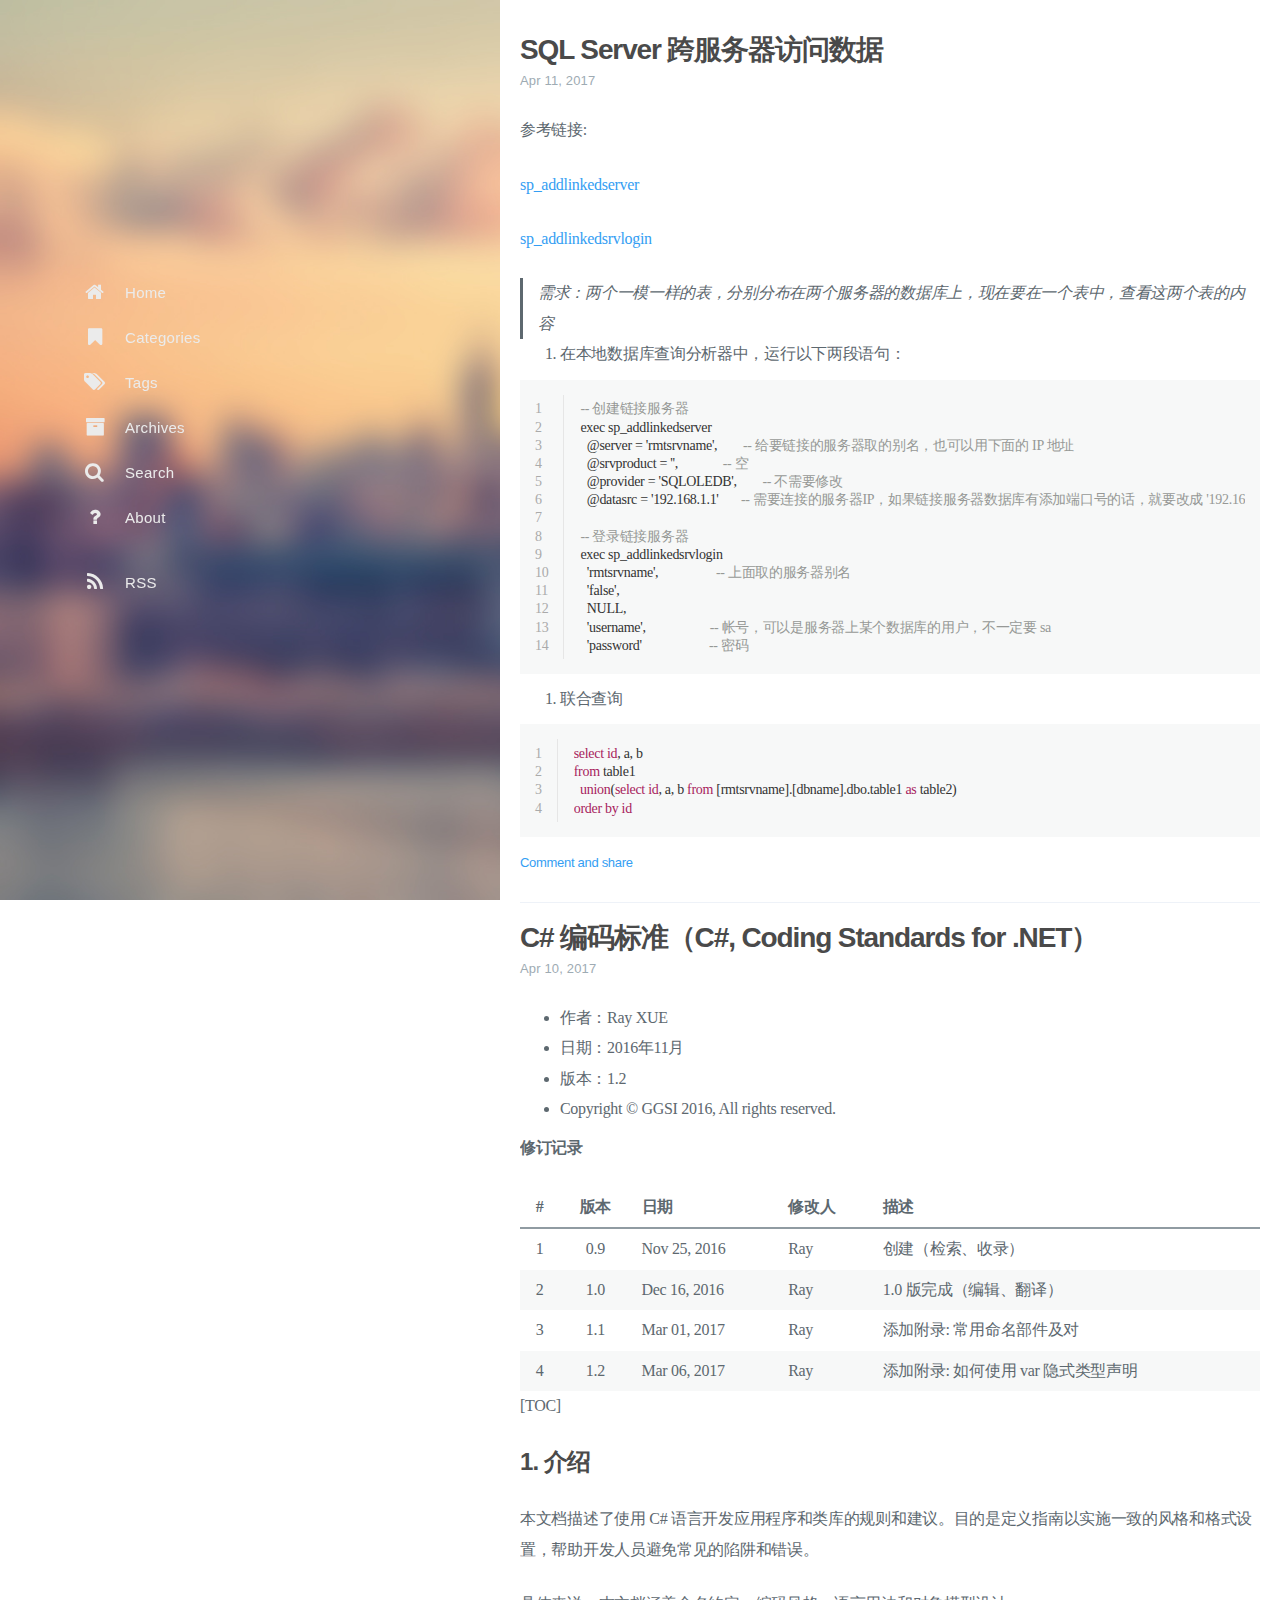
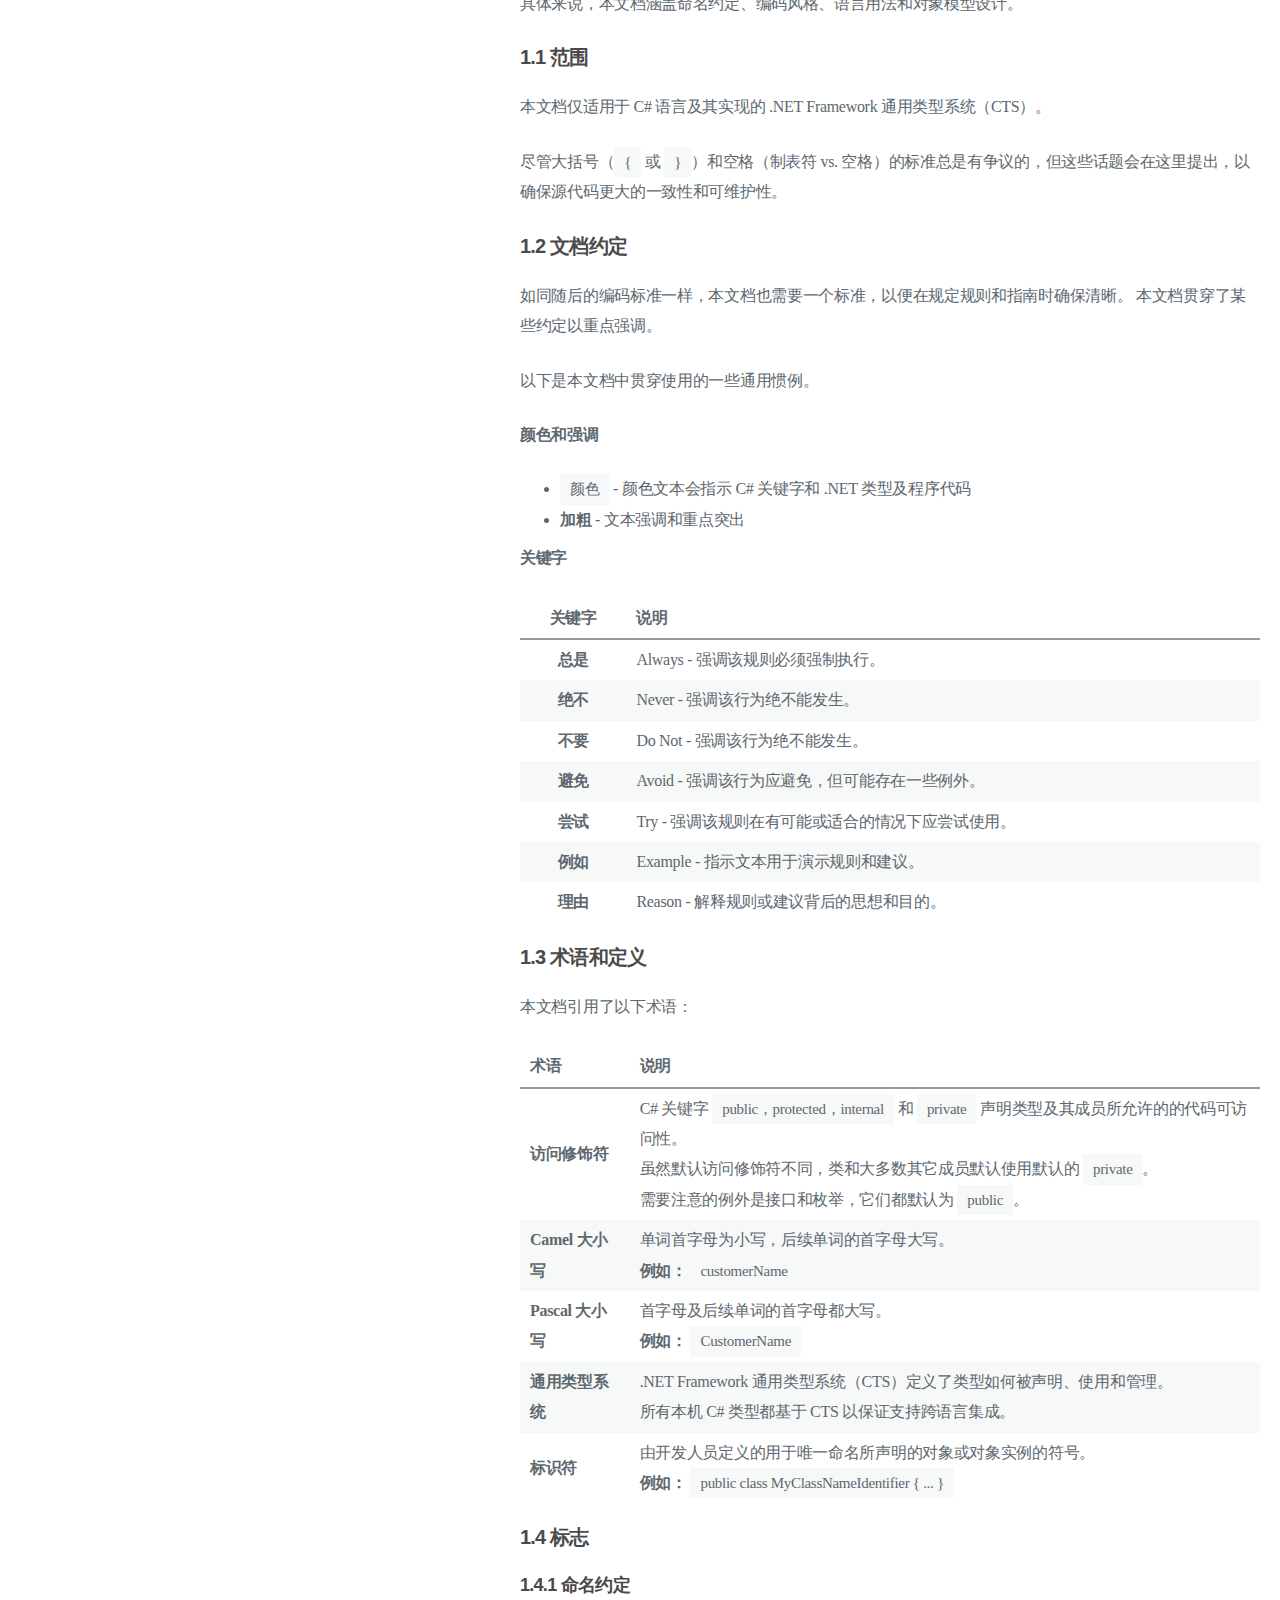
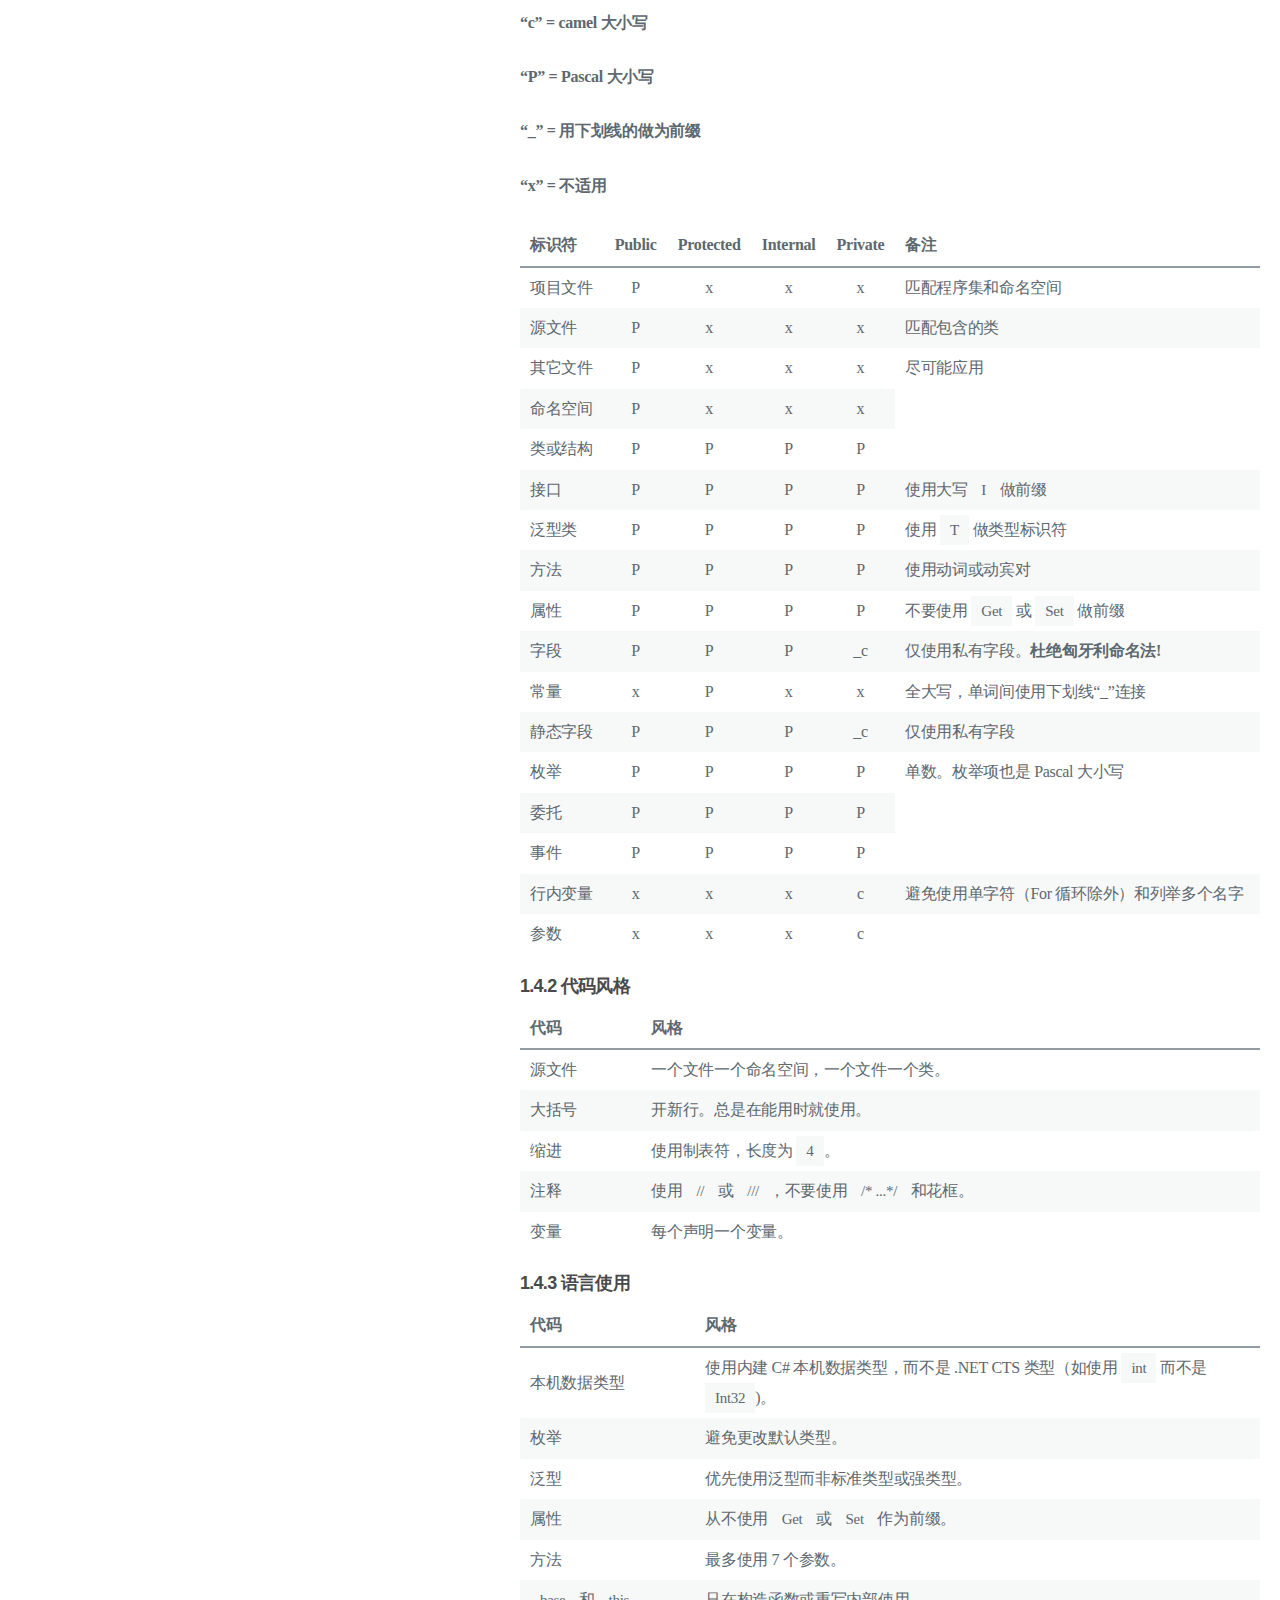
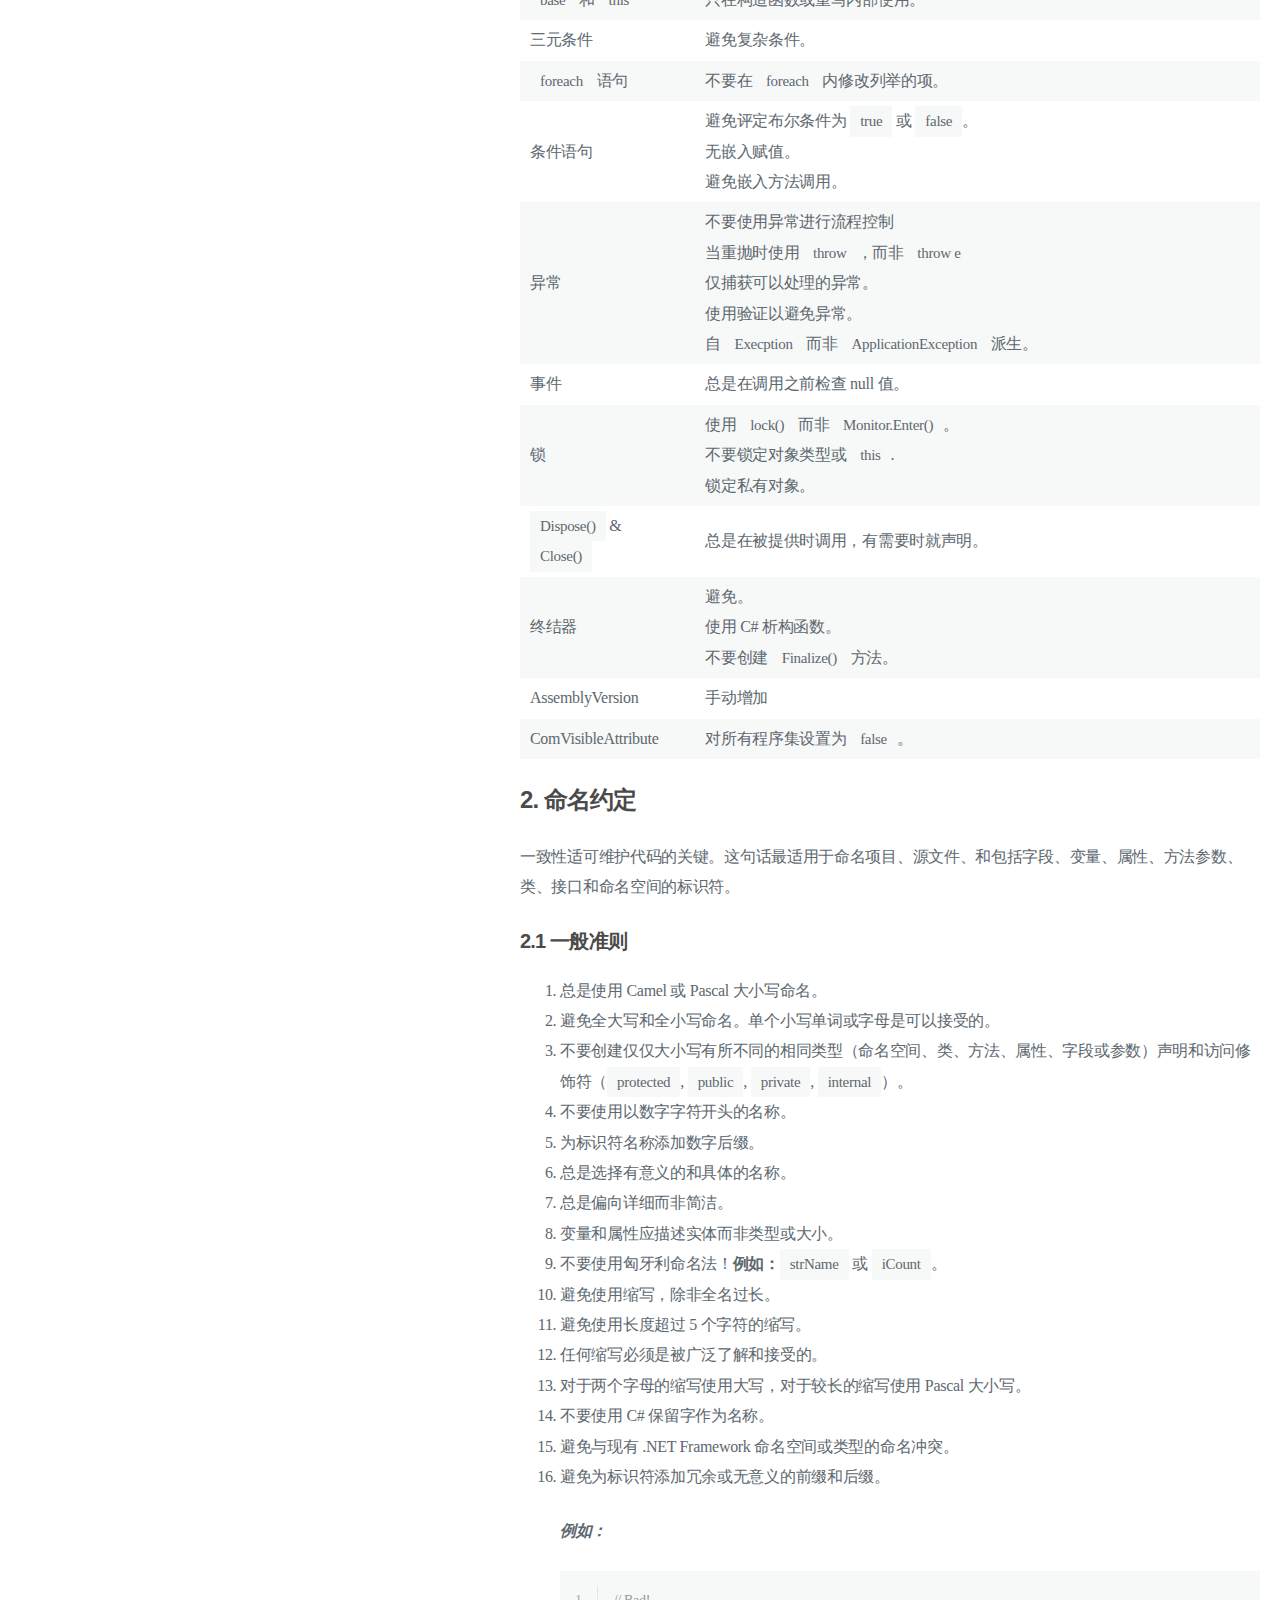
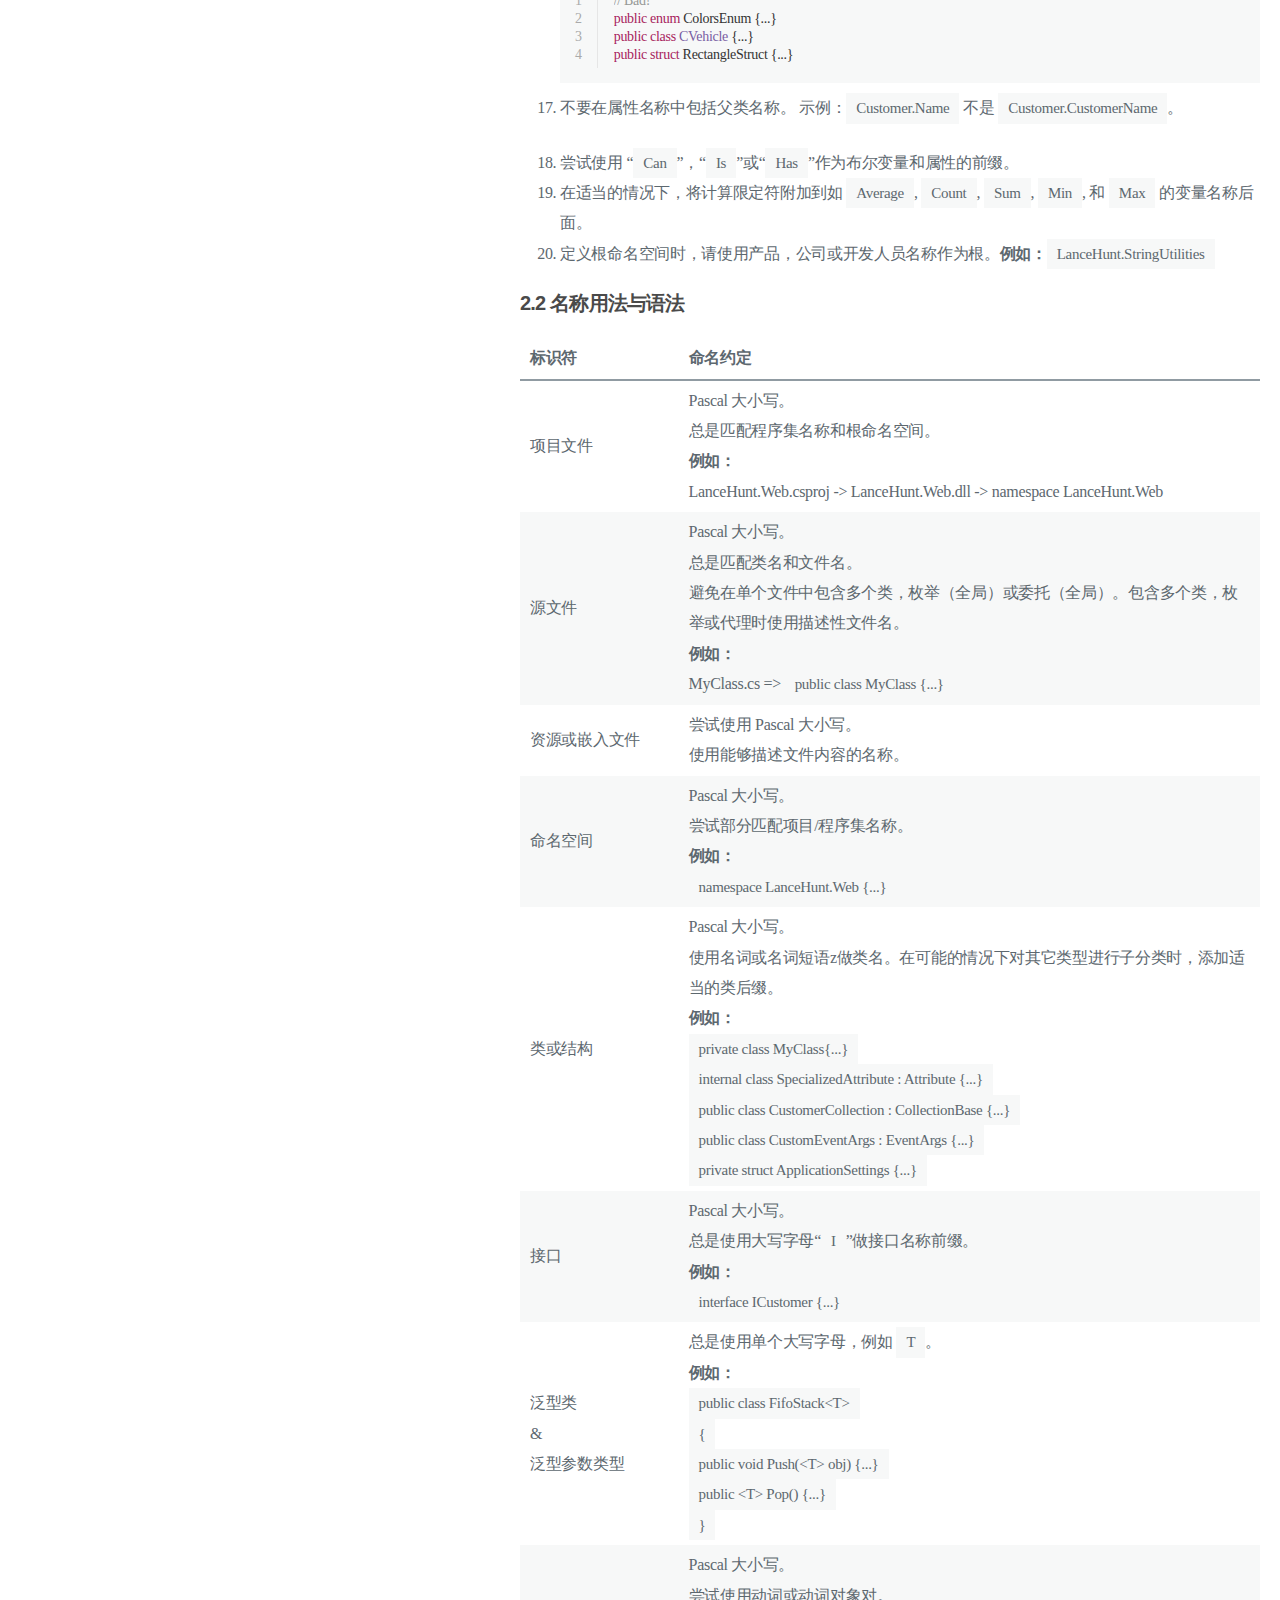
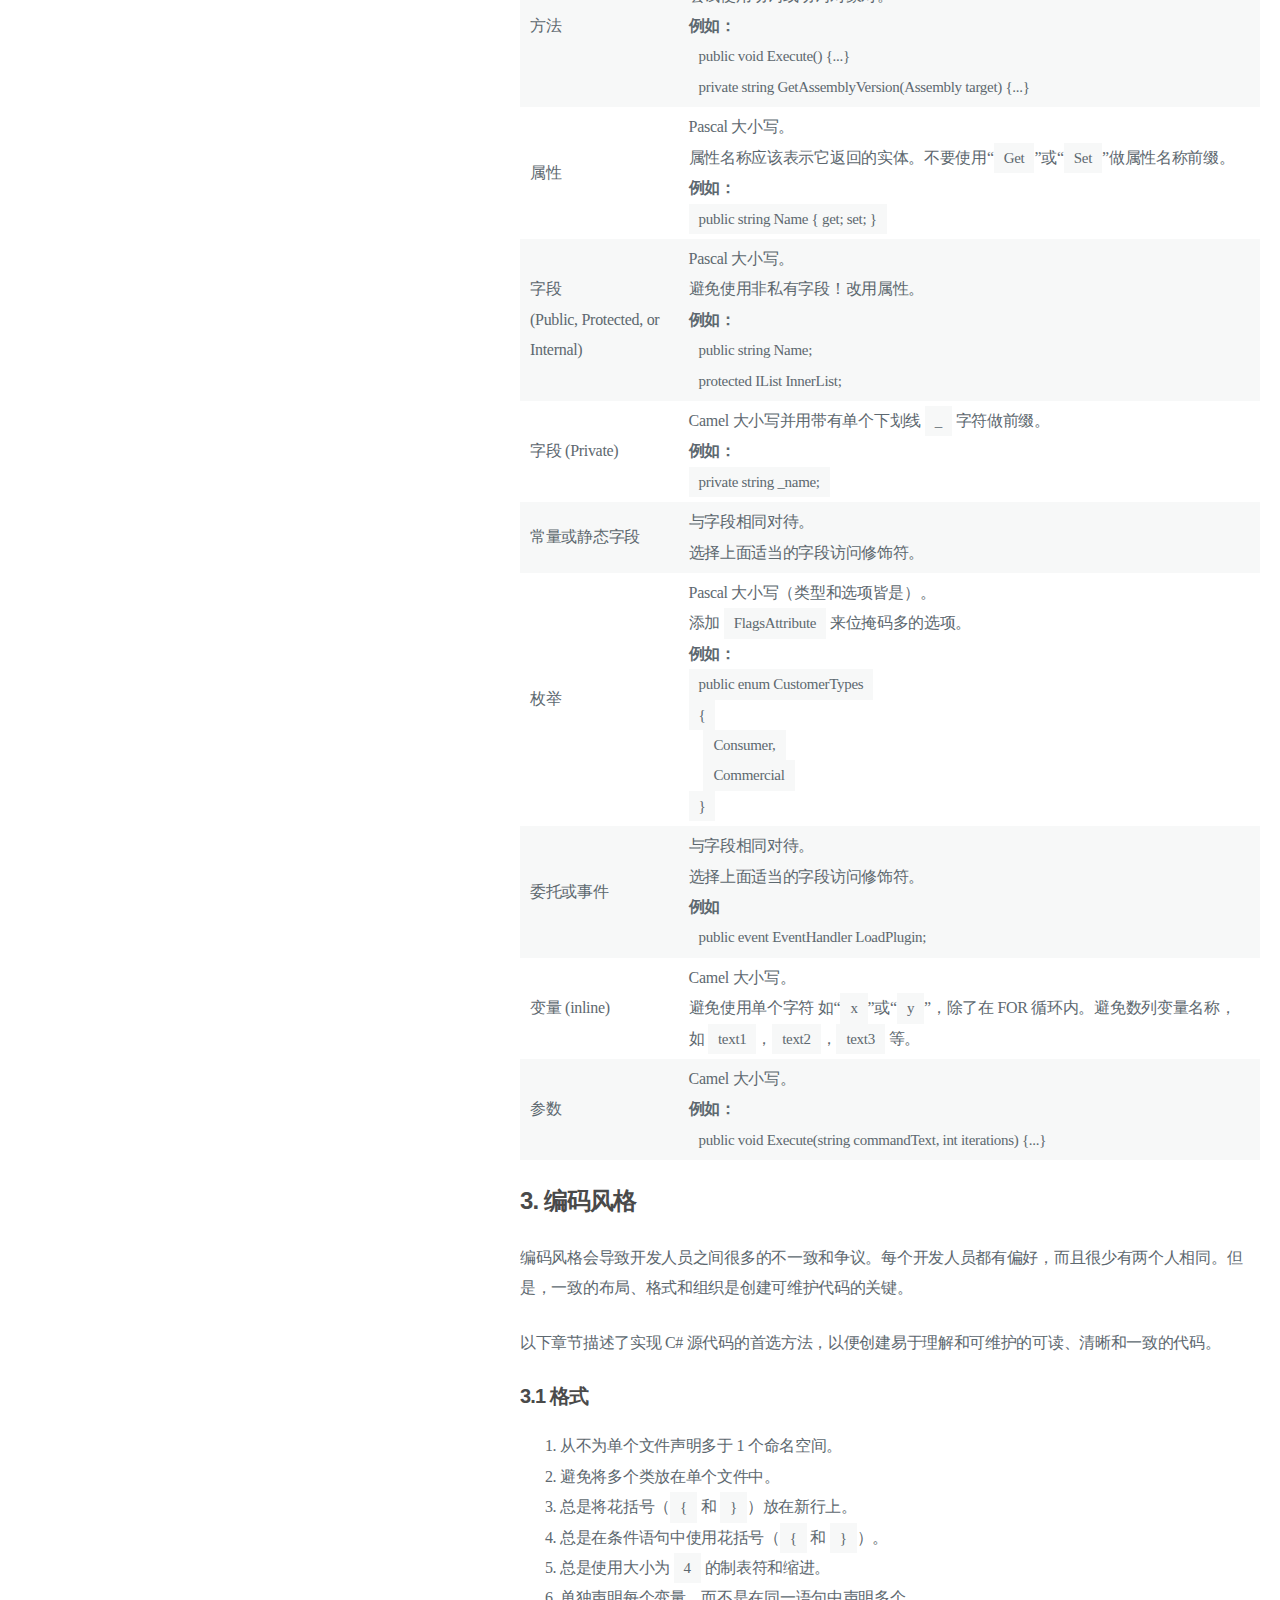
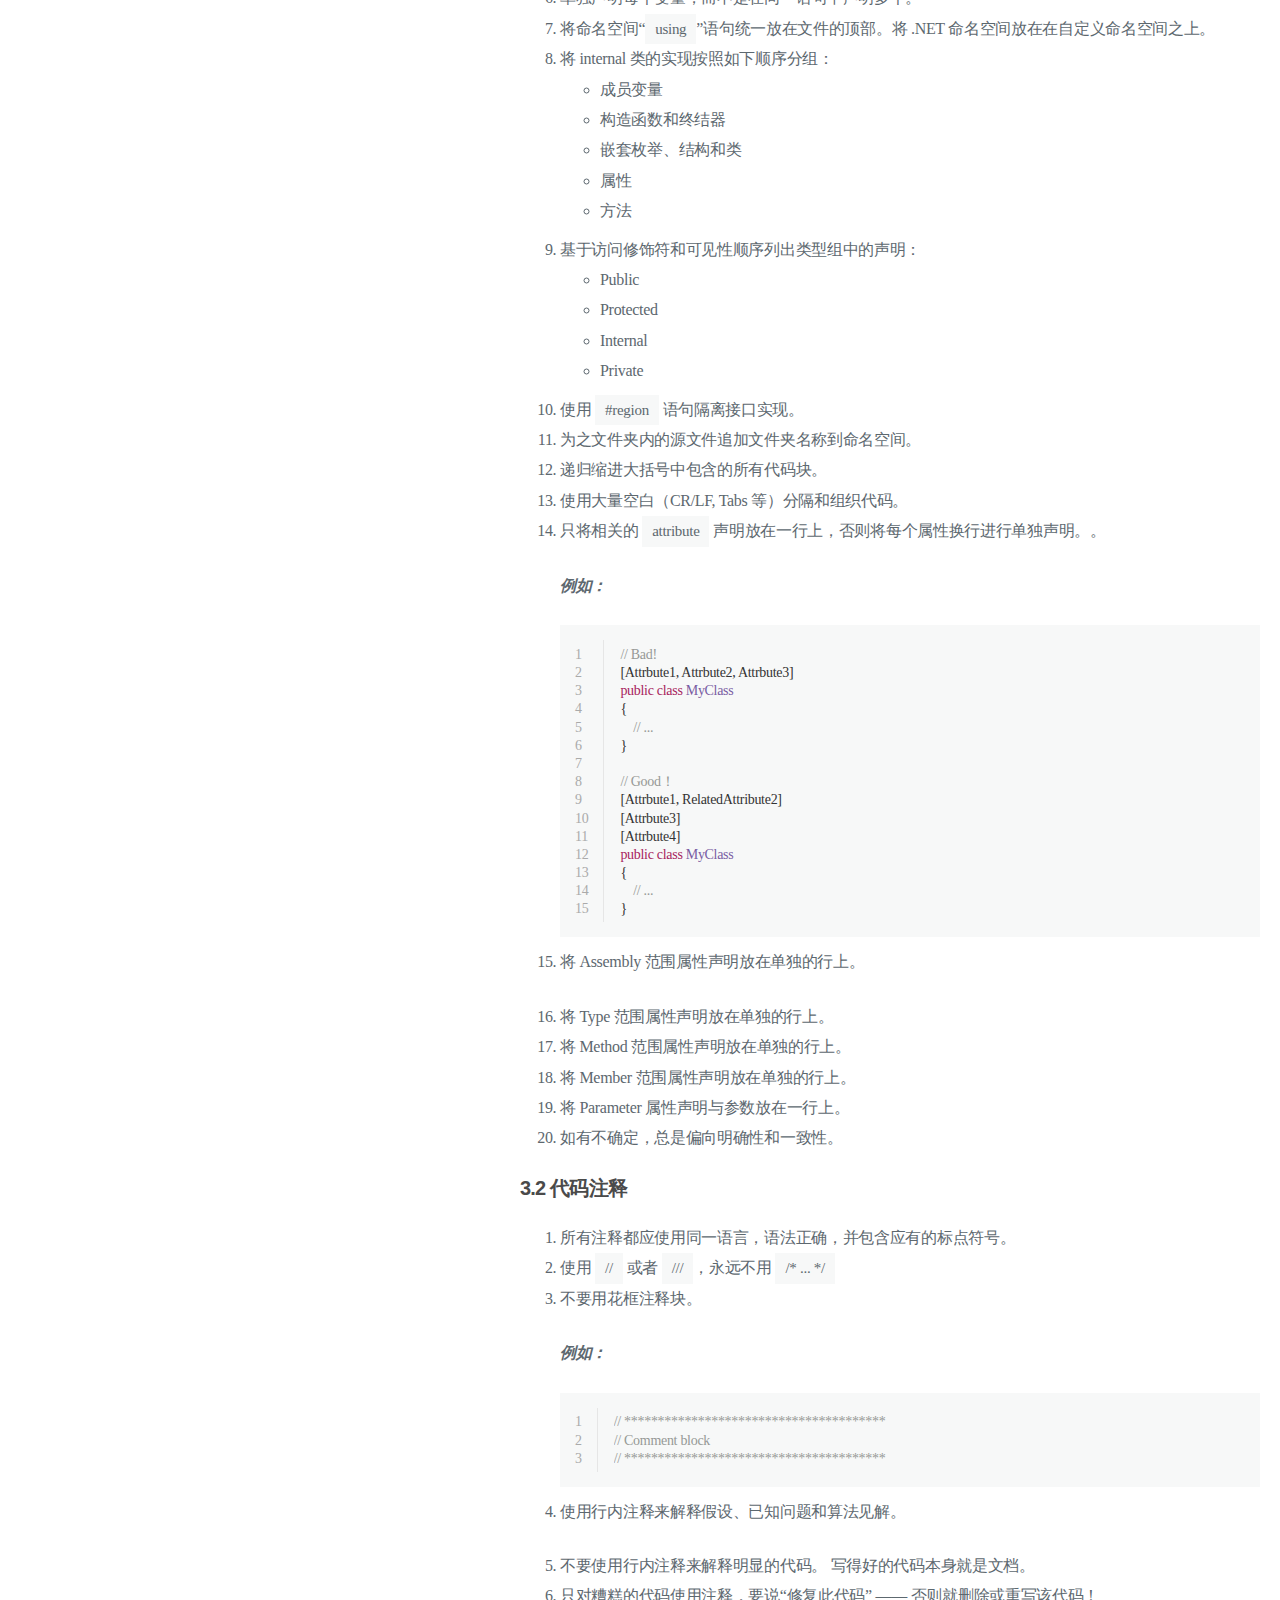
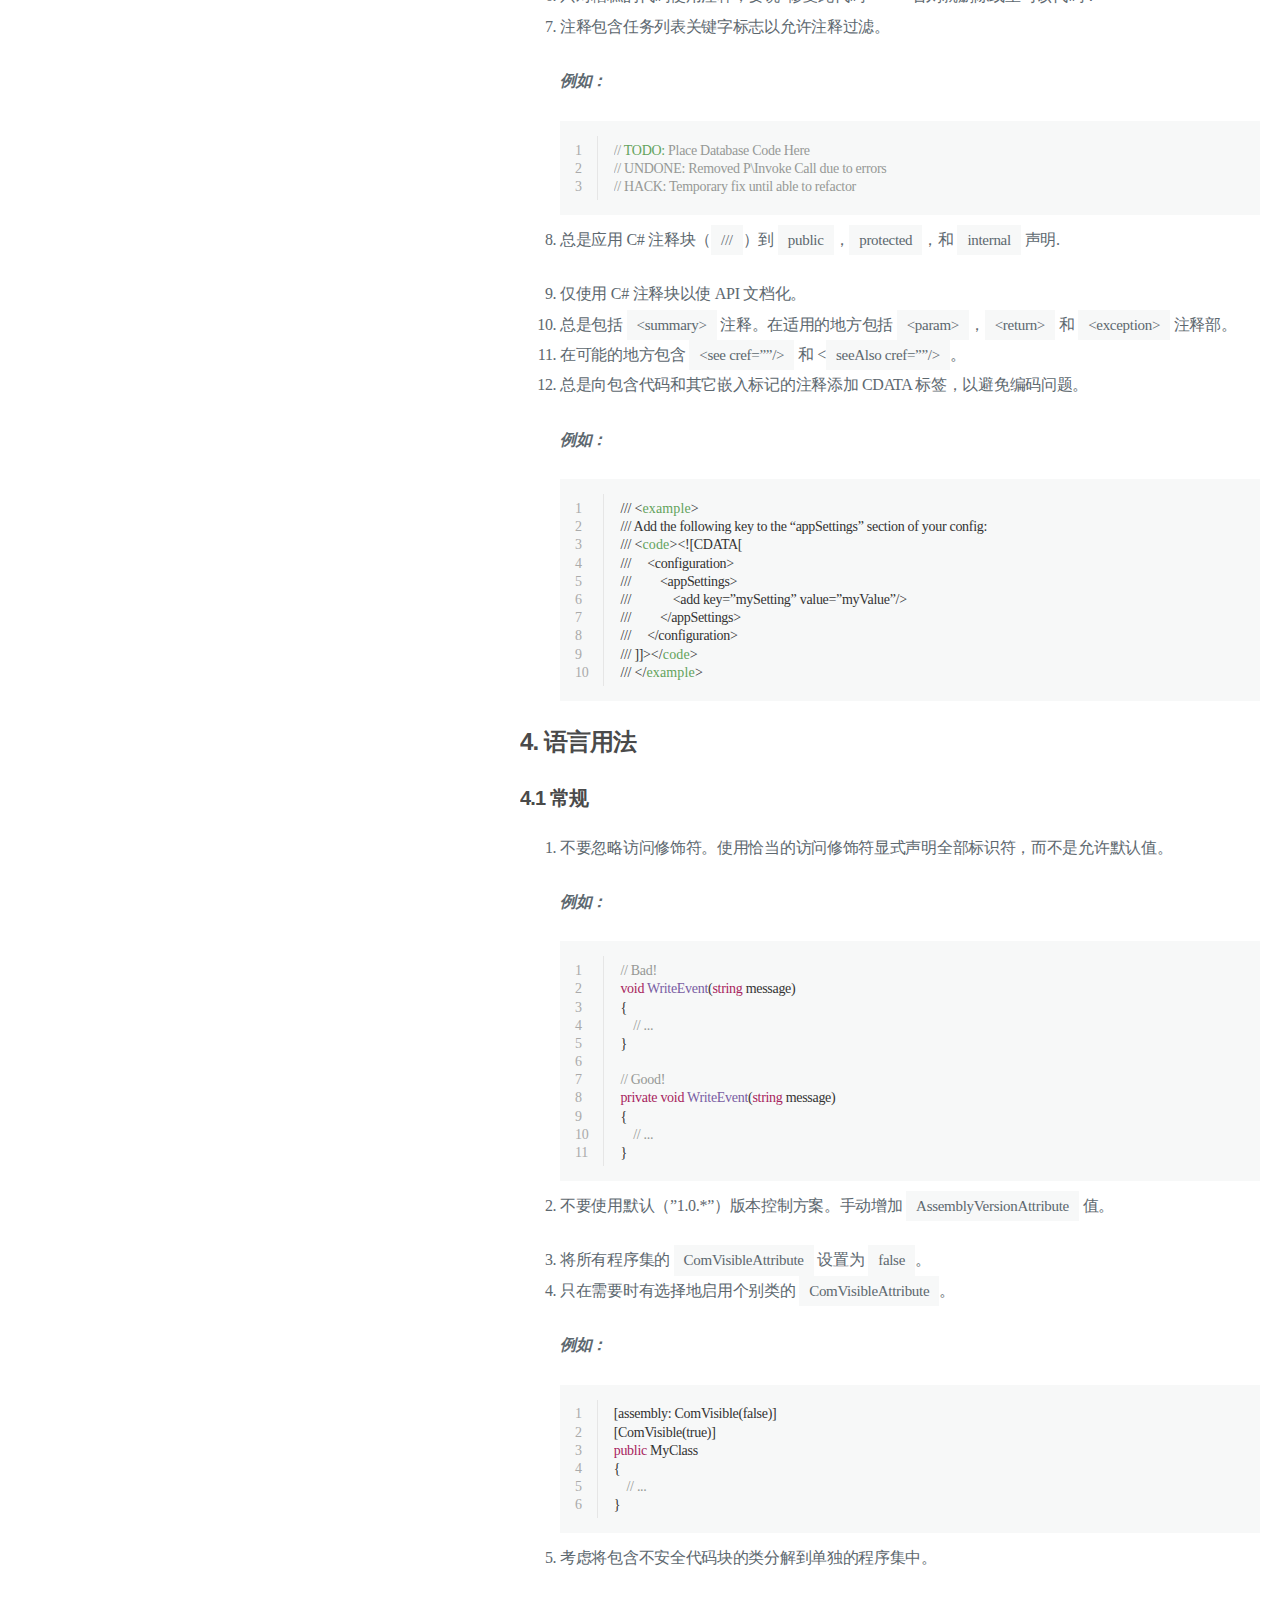
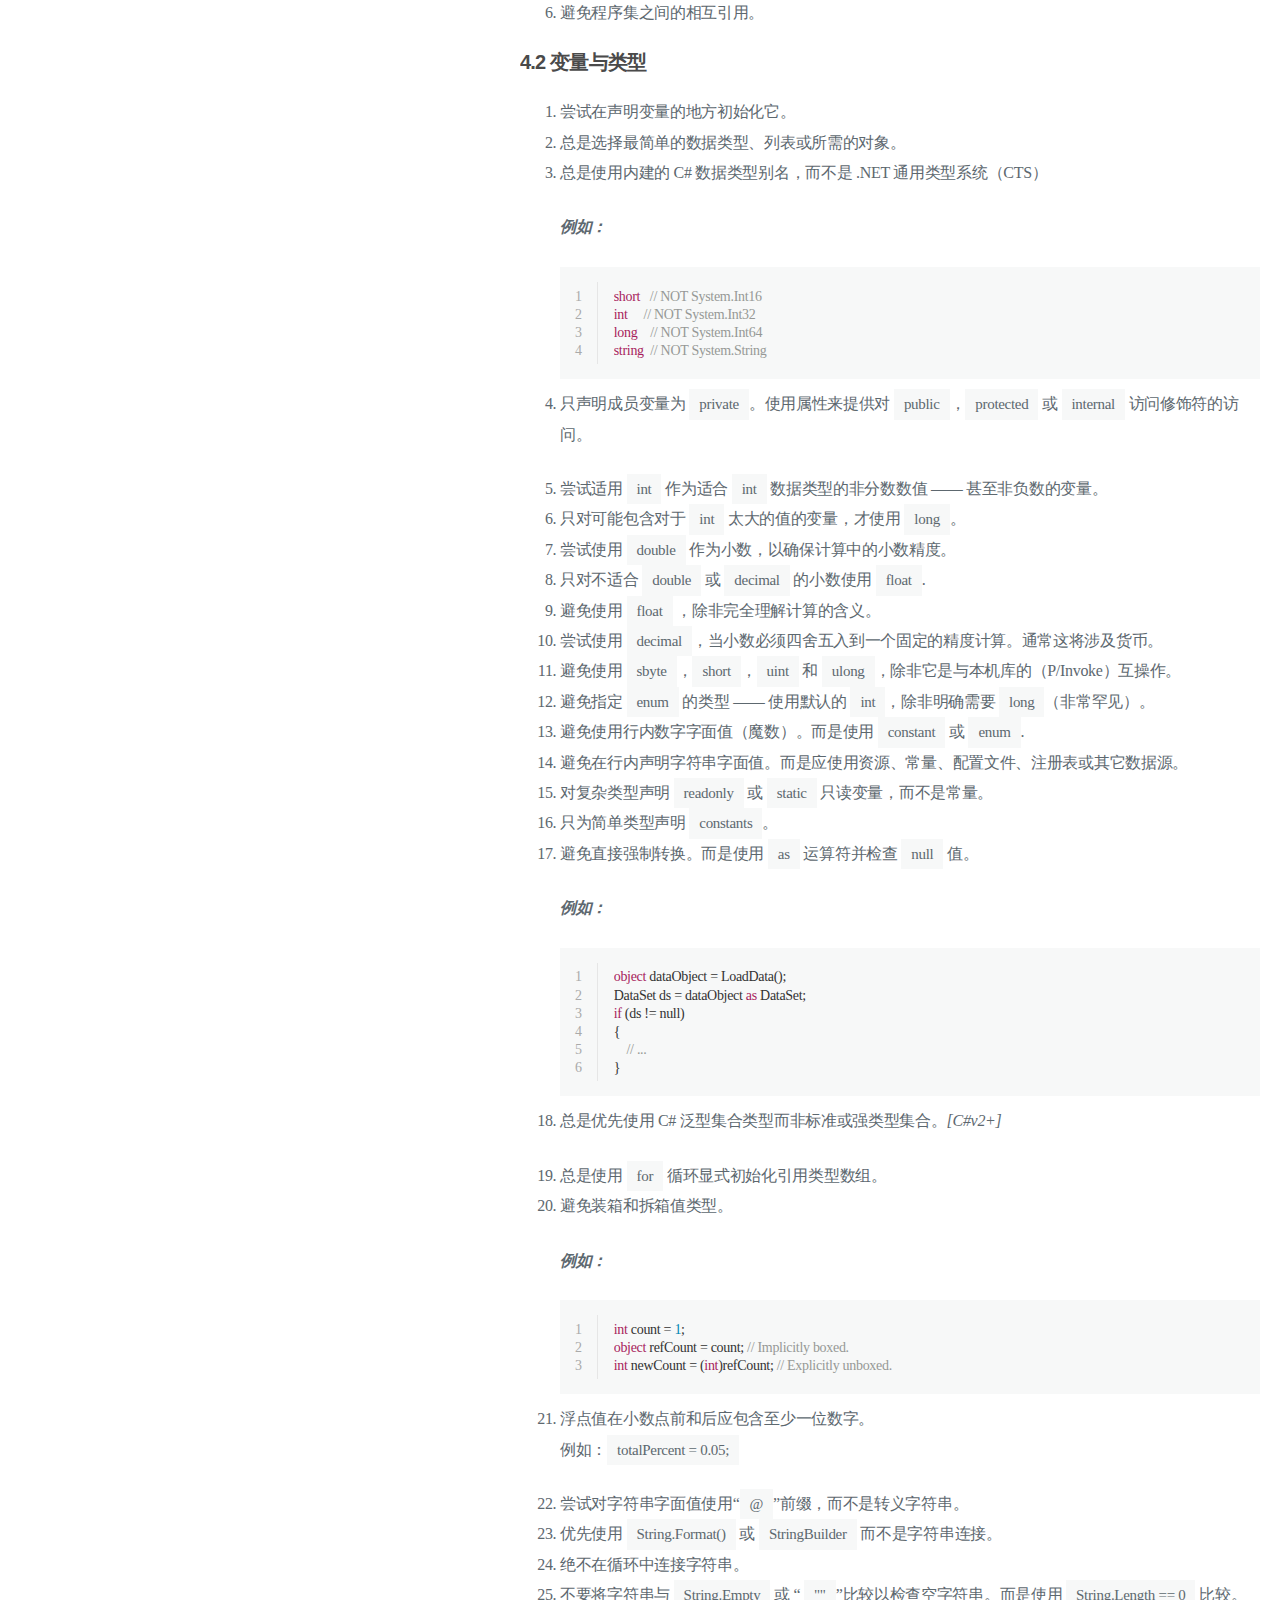
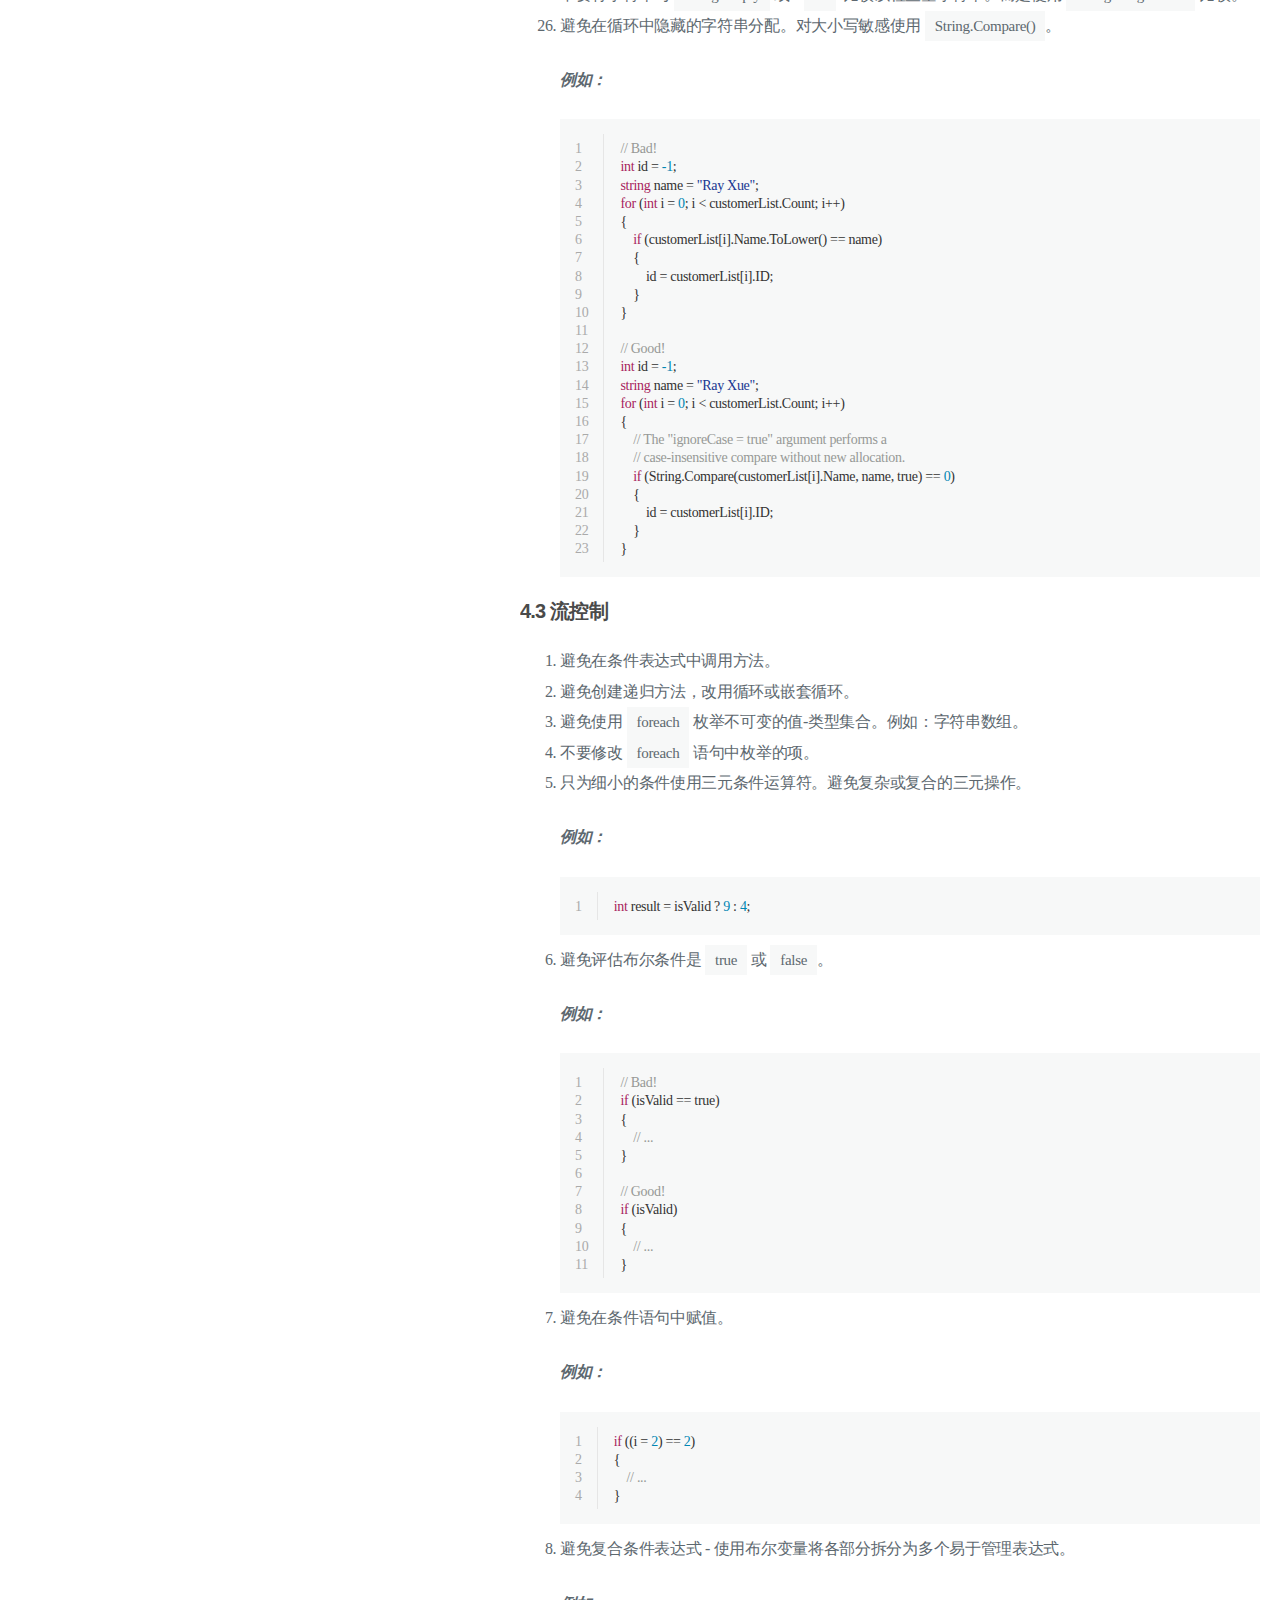
==== commit 8334f80a: "Site updated: 2017-04-11 13:07:46" ====
--- a/index.html
+++ b/index.html
@@ -26,10 +26,7 @@
     
     
     <!--STYLES-->
-    <link rel="stylesheet" href="/assets/css/font-awesome.css">
-    <link rel="stylesheet" href="/assets/css/jquery.fancybox.css">
-    <link rel="stylesheet" href="/assets/css/jquery.fancybox-thumbs.css">
-    <link rel="stylesheet" href="/assets/css/tranquilpeak.css">
+    <link rel="stylesheet" href="/assets/css/style-yrst5vo1nxaxbp2g3v9na2wg1lixlpr3ghbjdvskeixmu79deycecx3rh4bt.min.css">
     <!--STYLES END-->
     
     
@@ -86,7 +83,7 @@
                         >
                     
                         <i class="sidebar-button-icon fa fa-lg fa-bookmark"></i>
-                        <span class="sidebar-button-desc">Kategorien</span>
+                        <span class="sidebar-button-desc">Categories</span>
                     </a>
             </li>
             
@@ -110,7 +107,7 @@
                         >
                     
                         <i class="sidebar-button-icon fa fa-lg fa-archive"></i>
-                        <span class="sidebar-button-desc">Archiv</span>
+                        <span class="sidebar-button-desc">Archives</span>
                     </a>
             </li>
             
@@ -122,7 +119,7 @@
                         >
                     
                         <i class="sidebar-button-icon fa fa-lg fa-search"></i>
-                        <span class="sidebar-button-desc">Suche</span>
+                        <span class="sidebar-button-desc">Search</span>
                     </a>
             </li>
             
@@ -134,7 +131,7 @@
                         >
                     
                         <i class="sidebar-button-icon fa fa-lg fa-question"></i>
-                        <span class="sidebar-button-desc">Über</span>
+                        <span class="sidebar-button-desc">About</span>
                     </a>
             </li>
             
@@ -185,7 +182,7 @@
                 <div class="postShorten-meta">
     <time itemprop="datePublished" datetime="2017-04-11T10:13:21+08:00">
 	
-		    11 Apr 2017
+		    Apr 11, 2017
     	
     </time>
     
@@ -215,20 +212,13 @@
                     
                         <p>
                             <a href="/2017/04/11/sqlserver-linkedserver/#post-footer" class="postShorten-excerpt_link link">
-                                Kommentieren und teilen
+                                Comment and share
                             </a>
                         </p>
                     
                 </div>
             
         </div>
-        
-            <a href="/2017/04/11/sqlserver-linkedserver/">
-                <div class="postShorten-thumbnailimg">
-                    <img alt="" itemprop="image" src="undefined"/>
-                </div>
-            </a>
-            
         
     </article>
     
@@ -247,7 +237,7 @@
                 <div class="postShorten-meta">
     <time itemprop="datePublished" datetime="2017-04-10T14:19:43+08:00">
 	
-		    10 Apr 2017
+		    Apr 10, 2017
     	
     </time>
     
@@ -1098,20 +1088,13 @@
                     
                         <p>
                             <a href="/2017/04/10/C-Coding-Standards/#post-footer" class="postShorten-excerpt_link link">
-                                Kommentieren und teilen
+                                Comment and share
                             </a>
                         </p>
                     
                 </div>
             
         </div>
-        
-            <a href="/2017/04/10/C-Coding-Standards/">
-                <div class="postShorten-thumbnailimg">
-                    <img alt="" itemprop="image" src="undefined"/>
-                </div>
-            </a>
-            
         
     </article>
     
@@ -1130,7 +1113,7 @@
                 <div class="postShorten-meta">
     <time itemprop="datePublished" datetime="2017-04-10T14:09:34+08:00">
 	
-		    10 Apr 2017
+		    Apr 10, 2017
     	
     </time>
     
@@ -1155,7 +1138,7 @@
                     
                         <p>
                             <a href="/2017/04/10/hello-world/#post-footer" class="postShorten-excerpt_link link">
-                                Kommentieren und teilen
+                                Comment and share
                             </a>
                         </p>
                     
@@ -1163,20 +1146,13 @@
             
         </div>
         
-            <a href="/2017/04/10/hello-world/">
-                <div class="postShorten-thumbnailimg">
-                    <img alt="" itemprop="image" src="undefined"/>
-                </div>
-            </a>
-            
-        
     </article>
     
     <div class="pagination-bar">
     <ul class="pagination">
         
         
-        <li class="pagination-number">Seite 1 von 1</li>
+        <li class="pagination-number">page 1 of 1</li>
     </ul>
 </div>
 
@@ -1222,7 +1198,7 @@
     <div class="modal">
         <div class="modal-header">
             <span class="close-button"><i class="fa fa-close"></i></span>
-            <a href="https://algolia.com" target="_blank" rel="noopener" class="searchby-algolia text-color-light link-unstyled">
+            <a href="https://algolia.com" target="_blank" class="searchby-algolia text-color-light link-unstyled">
                 <span class="searchby-algolia-text text-color-light text-small">by</span>
                 <img class="searchby-algolia-logo" src="https://www.algolia.com/static_assets/images/press/downloads/algolia-light.svg">
             </a>
@@ -1230,11 +1206,11 @@
             <form id="algolia-search-form">
                 <input type="text" id="algolia-search-input" name="search"
                     class="form-control input--large search-input" placeholder="Search "
-                    />
+                    autofocus="autofocus"/>
             </form>
         </div>
         <div class="modal-body">
-            <div class="no-result text-color-light text-center">keinen Beitrag gefunden</div>
+            <div class="no-result text-color-light text-center">no post found</div>
             <div class="results">
                 
                 <div class="media">
@@ -1298,23 +1274,20 @@
         </div>
         <div class="modal-footer">
             <p class="results-count text-medium"
-                data-message-zero="keinen Beitrag gefunden"
-                data-message-one="1 Beitrag gefunden"
-                data-message-other="{n} Einträge gefunden">
-                3 Einträge gefunden
+                data-message-zero="no post found"
+                data-message-one="1 post found"
+                data-message-other="{n} posts found">
+                3 posts found
             </p>
         </div>
     </div>
 </div>
-
         
 <div id="cover" style="background-image:url('/assets/images/cover.jpg');"></div>
         <!--SCRIPTS-->
-<script src="/assets/js/jquery.js"></script>
-<script src="/assets/js/jquery.fancybox.js"></script>
-<script src="/assets/js/jquery.fancybox-thumbs.js"></script>
-<script src="/assets/js/tranquilpeak.js"></script>
+<script src="/assets/js/script-rt08quwts7iav5x0cfd2ym0gb5qkd1lvrsmwrakxtkhefmaaes4ywkmnjnwf.min.js"></script>
 <!--SCRIPTS END-->
+
 
 
     </body>
--- a/assets/css/style-yrst5vo1nxaxbp2g3v9na2wg1lixlpr3ghbjdvskeixmu79deycecx3rh4bt.min.css
+++ b/assets/css/style-yrst5vo1nxaxbp2g3v9na2wg1lixlpr3ghbjdvskeixmu79deycecx3rh4bt.min.css
@@ -0,0 +1,4 @@
+@charset "UTF-8";/*!
+ *  Font Awesome 4.3.0 by @davegandy - http://fontawesome.io - @fontawesome
+ *  License - http://fontawesome.io/license (Font: SIL OFL 1.1, CSS: MIT License)
+ */.fa,.fa-stack{display:inline-block}.fancybox-nav,html{-webkit-tap-highlight-color:transparent}#header,.post-header-cover{-webkit-backface-visibility:hidden;-webkit-perspective:1000}@font-face{font-family:FontAwesome;src:url(../fonts/fontawesome-webfont.eot?v=4.3.0);src:url(../fonts/fontawesome-webfont.eot?#iefix&v=4.3.0) format('embedded-opentype'),url(../fonts/fontawesome-webfont.woff2?v=4.3.0) format('woff2'),url(../fonts/fontawesome-webfont.woff?v=4.3.0) format('woff'),url(../fonts/fontawesome-webfont.ttf?v=4.3.0) format('truetype'),url(../fonts/fontawesome-webfont.svg?v=4.3.0#fontawesomeregular) format('svg');font-weight:400;font-style:normal}.fa{font:normal normal normal 14px/1 FontAwesome;font-size:inherit;text-rendering:auto;-webkit-font-smoothing:antialiased;-moz-osx-font-smoothing:grayscale;transform:translate(0,0)}.fa-lg{font-size:1.33333333em;line-height:.75em;vertical-align:-15%}.fa-2x{font-size:2em}.fa-3x{font-size:3em}.fa-4x{font-size:4em}.fa-5x{font-size:5em}.fa-fw{width:1.28571429em;text-align:center}.fa-ul{padding-left:0;margin-left:2.14285714em;list-style-type:none}.fa-ul>li{position:relative}.fa-li{position:absolute;left:-2.14285714em;width:2.14285714em;top:.14285714em;text-align:center}.fa-li.fa-lg{left:-1.85714286em}.fa-border{padding:.2em .25em .15em;border:.08em solid #eee;border-radius:.1em}.pull-right{float:right}.pull-left{float:left}.fa.pull-left{margin-right:.3em}.fa.pull-right{margin-left:.3em}.fa-spin{-webkit-animation:fa-spin 2s infinite linear;animation:fa-spin 2s infinite linear}.fa-pulse{-webkit-animation:fa-spin 1s infinite steps(8);animation:fa-spin 1s infinite steps(8)}@-webkit-keyframes fa-spin{0%{-webkit-transform:rotate(0);transform:rotate(0)}100%{-webkit-transform:rotate(359deg);transform:rotate(359deg)}}@keyframes fa-spin{0%{-webkit-transform:rotate(0);transform:rotate(0)}100%{-webkit-transform:rotate(359deg);transform:rotate(359deg)}}.fa-rotate-90{filter:progid:DXImageTransform.Microsoft.BasicImage(rotation=1);-webkit-transform:rotate(90deg);-ms-transform:rotate(90deg);transform:rotate(90deg)}.fa-rotate-180{filter:progid:DXImageTransform.Microsoft.BasicImage(rotation=2);-webkit-transform:rotate(180deg);-ms-transform:rotate(180deg);transform:rotate(180deg)}.fa-rotate-270{filter:progid:DXImageTransform.Microsoft.BasicImage(rotation=3);-webkit-transform:rotate(270deg);-ms-transform:rotate(270deg);transform:rotate(270deg)}.fa-flip-horizontal{filter:progid:DXImageTransform.Microsoft.BasicImage(rotation=0, mirror=1);-webkit-transform:scale(-1,1);-ms-transform:scale(-1,1);transform:scale(-1,1)}.fa-flip-vertical{filter:progid:DXImageTransform.Microsoft.BasicImage(rotation=2, mirror=1);-webkit-transform:scale(1,-1);-ms-transform:scale(1,-1);transform:scale(1,-1)}:root .fa-flip-horizontal,:root .fa-flip-vertical,:root .fa-rotate-180,:root .fa-rotate-270,:root .fa-rotate-90{filter:none}.fa-stack{position:relative;width:2em;height:2em;line-height:2em;vertical-align:middle}.fa-stack-1x,.fa-stack-2x{position:absolute;left:0;width:100%;text-align:center}.fa-stack-1x{line-height:inherit}.fa-stack-2x{font-size:2em}.fa-inverse{color:#fff}.fa-glass:before{content:"\f000"}.fa-music:before{content:"\f001"}.fa-search:before{content:"\f002"}.fa-envelope-o:before{content:"\f003"}.fa-heart:before{content:"\f004"}.fa-star:before{content:"\f005"}.fa-star-o:before{content:"\f006"}.fa-user:before{content:"\f007"}.fa-film:before{content:"\f008"}.fa-th-large:before{content:"\f009"}.fa-th:before{content:"\f00a"}.fa-th-list:before{content:"\f00b"}.fa-check:before{content:"\f00c"}.fa-close:before,.fa-remove:before,.fa-times:before{content:"\f00d"}.fa-search-plus:before{content:"\f00e"}.fa-search-minus:before{content:"\f010"}.fa-power-off:before{content:"\f011"}.fa-signal:before{content:"\f012"}.fa-cog:before,.fa-gear:before{content:"\f013"}.fa-trash-o:before{content:"\f014"}.fa-home:before{content:"\f015"}.fa-file-o:before{content:"\f016"}.fa-clock-o:before{content:"\f017"}.fa-road:before{content:"\f018"}.fa-download:before{content:"\f019"}.fa-arrow-circle-o-down:before{content:"\f01a"}.fa-arrow-circle-o-up:before{content:"\f01b"}.fa-inbox:before{content:"\f01c"}.fa-play-circle-o:before{content:"\f01d"}.fa-repeat:before,.fa-rotate-right:before{content:"\f01e"}.fa-refresh:before{content:"\f021"}.fa-list-alt:before{content:"\f022"}.fa-lock:before{content:"\f023"}.fa-flag:before{content:"\f024"}.fa-headphones:before{content:"\f025"}.fa-volume-off:before{content:"\f026"}.fa-volume-down:before{content:"\f027"}.fa-volume-up:before{content:"\f028"}.fa-qrcode:before{content:"\f029"}.fa-barcode:before{content:"\f02a"}.fa-tag:before{content:"\f02b"}.fa-tags:before{content:"\f02c"}.fa-book:before{content:"\f02d"}.fa-bookmark:before{content:"\f02e"}.fa-print:before{content:"\f02f"}.fa-camera:before{content:"\f030"}.fa-font:before{content:"\f031"}.fa-bold:before{content:"\f032"}.fa-italic:before{content:"\f033"}.fa-text-height:before{content:"\f034"}.fa-text-width:before{content:"\f035"}.fa-align-left:before{content:"\f036"}.fa-align-center:before{content:"\f037"}.fa-align-right:before{content:"\f038"}.fa-align-justify:before{content:"\f039"}.fa-list:before{content:"\f03a"}.fa-dedent:before,.fa-outdent:before{content:"\f03b"}.fa-indent:before{content:"\f03c"}.fa-video-camera:before{content:"\f03d"}.fa-image:before,.fa-photo:before,.fa-picture-o:before{content:"\f03e"}.fa-pencil:before{content:"\f040"}.fa-map-marker:before{content:"\f041"}.fa-adjust:before{content:"\f042"}.fa-tint:before{content:"\f043"}.fa-edit:before,.fa-pencil-square-o:before{content:"\f044"}.fa-share-square-o:before{content:"\f045"}.fa-check-square-o:before{content:"\f046"}.fa-arrows:before{content:"\f047"}.fa-step-backward:before{content:"\f048"}.fa-fast-backward:before{content:"\f049"}.fa-backward:before{content:"\f04a"}.fa-play:before{content:"\f04b"}.fa-pause:before{content:"\f04c"}.fa-stop:before{content:"\f04d"}.fa-forward:before{content:"\f04e"}.fa-fast-forward:before{content:"\f050"}.fa-step-forward:before{content:"\f051"}.fa-eject:before{content:"\f052"}.fa-chevron-left:before{content:"\f053"}.fa-chevron-right:before{content:"\f054"}.fa-plus-circle:before{content:"\f055"}.fa-minus-circle:before{content:"\f056"}.fa-times-circle:before{content:"\f057"}.fa-check-circle:before{content:"\f058"}.fa-question-circle:before{content:"\f059"}.fa-info-circle:before{content:"\f05a"}.fa-crosshairs:before{content:"\f05b"}.fa-times-circle-o:before{content:"\f05c"}.fa-check-circle-o:before{content:"\f05d"}.fa-ban:before{content:"\f05e"}.fa-arrow-left:before{content:"\f060"}.fa-arrow-right:before{content:"\f061"}.fa-arrow-up:before{content:"\f062"}.fa-arrow-down:before{content:"\f063"}.fa-mail-forward:before,.fa-share:before{content:"\f064"}.fa-expand:before{content:"\f065"}.fa-compress:before{content:"\f066"}.fa-plus:before{content:"\f067"}.fa-minus:before{content:"\f068"}.fa-asterisk:before{content:"\f069"}.fa-exclamation-circle:before{content:"\f06a"}.fa-gift:before{content:"\f06b"}.fa-leaf:before{content:"\f06c"}.fa-fire:before{content:"\f06d"}.fa-eye:before{content:"\f06e"}.fa-eye-slash:before{content:"\f070"}.fa-exclamation-triangle:before,.fa-warning:before{content:"\f071"}.fa-plane:before{content:"\f072"}.fa-calendar:before{content:"\f073"}.fa-random:before{content:"\f074"}.fa-comment:before{content:"\f075"}.fa-magnet:before{content:"\f076"}.fa-chevron-up:before{content:"\f077"}.fa-chevron-down:before{content:"\f078"}.fa-retweet:before{content:"\f079"}.fa-shopping-cart:before{content:"\f07a"}.fa-folder:before{content:"\f07b"}.fa-folder-open:before{content:"\f07c"}.fa-arrows-v:before{content:"\f07d"}.fa-arrows-h:before{content:"\f07e"}.fa-bar-chart-o:before,.fa-bar-chart:before{content:"\f080"}.fa-twitter-square:before{content:"\f081"}.fa-facebook-square:before{content:"\f082"}.fa-camera-retro:before{content:"\f083"}.fa-key:before{content:"\f084"}.fa-cogs:before,.fa-gears:before{content:"\f085"}.fa-comments:before{content:"\f086"}.fa-thumbs-o-up:before{content:"\f087"}.fa-thumbs-o-down:before{content:"\f088"}.fa-star-half:before{content:"\f089"}.fa-heart-o:before{content:"\f08a"}.fa-sign-out:before{content:"\f08b"}.fa-linkedin-square:before{content:"\f08c"}.fa-thumb-tack:before{content:"\f08d"}.fa-external-link:before{content:"\f08e"}.fa-sign-in:before{content:"\f090"}.fa-trophy:before{content:"\f091"}.fa-github-square:before{content:"\f092"}.fa-upload:before{content:"\f093"}.fa-lemon-o:before{content:"\f094"}.fa-phone:before{content:"\f095"}.fa-square-o:before{content:"\f096"}.fa-bookmark-o:before{content:"\f097"}.fa-phone-square:before{content:"\f098"}.fa-twitter:before{content:"\f099"}.fa-facebook-f:before,.fa-facebook:before{content:"\f09a"}.fa-github:before{content:"\f09b"}.fa-unlock:before{content:"\f09c"}.fa-credit-card:before{content:"\f09d"}.fa-rss:before{content:"\f09e"}.fa-hdd-o:before{content:"\f0a0"}.fa-bullhorn:before{content:"\f0a1"}.fa-bell:before{content:"\f0f3"}.fa-certificate:before{content:"\f0a3"}.fa-hand-o-right:before{content:"\f0a4"}.fa-hand-o-left:before{content:"\f0a5"}.fa-hand-o-up:before{content:"\f0a6"}.fa-hand-o-down:before{content:"\f0a7"}.fa-arrow-circle-left:before{content:"\f0a8"}.fa-arrow-circle-right:before{content:"\f0a9"}.fa-arrow-circle-up:before{content:"\f0aa"}.fa-arrow-circle-down:before{content:"\f0ab"}.fa-globe:before{content:"\f0ac"}.fa-wrench:before{content:"\f0ad"}.fa-tasks:before{content:"\f0ae"}.fa-filter:before{content:"\f0b0"}.fa-briefcase:before{content:"\f0b1"}.fa-arrows-alt:before{content:"\f0b2"}.fa-group:before,.fa-users:before{content:"\f0c0"}.fa-chain:before,.fa-link:before{content:"\f0c1"}.fa-cloud:before{content:"\f0c2"}.fa-flask:before{content:"\f0c3"}.fa-cut:before,.fa-scissors:before{content:"\f0c4"}.fa-copy:before,.fa-files-o:before{content:"\f0c5"}.fa-paperclip:before{content:"\f0c6"}.fa-floppy-o:before,.fa-save:before{content:"\f0c7"}.fa-square:before{content:"\f0c8"}.fa-bars:before,.fa-navicon:before,.fa-reorder:before{content:"\f0c9"}.fa-list-ul:before{content:"\f0ca"}.fa-list-ol:before{content:"\f0cb"}.fa-strikethrough:before{content:"\f0cc"}.fa-underline:before{content:"\f0cd"}.fa-table:before{content:"\f0ce"}.fa-magic:before{content:"\f0d0"}.fa-truck:before{content:"\f0d1"}.fa-pinterest:before{content:"\f0d2"}.fa-pinterest-square:before{content:"\f0d3"}.fa-google-plus-square:before{content:"\f0d4"}.fa-google-plus:before{content:"\f0d5"}.fa-money:before{content:"\f0d6"}.fa-caret-down:before{content:"\f0d7"}.fa-caret-up:before{content:"\f0d8"}.fa-caret-left:before{content:"\f0d9"}.fa-caret-right:before{content:"\f0da"}.fa-columns:before{content:"\f0db"}.fa-sort:before,.fa-unsorted:before{content:"\f0dc"}.fa-sort-desc:before,.fa-sort-down:before{content:"\f0dd"}.fa-sort-asc:before,.fa-sort-up:before{content:"\f0de"}.fa-envelope:before{content:"\f0e0"}.fa-linkedin:before{content:"\f0e1"}.fa-rotate-left:before,.fa-undo:before{content:"\f0e2"}.fa-gavel:before,.fa-legal:before{content:"\f0e3"}.fa-dashboard:before,.fa-tachometer:before{content:"\f0e4"}.fa-comment-o:before{content:"\f0e5"}.fa-comments-o:before{content:"\f0e6"}.fa-bolt:before,.fa-flash:before{content:"\f0e7"}.fa-sitemap:before{content:"\f0e8"}.fa-umbrella:before{content:"\f0e9"}.fa-clipboard:before,.fa-paste:before{content:"\f0ea"}.fa-lightbulb-o:before{content:"\f0eb"}.fa-exchange:before{content:"\f0ec"}.fa-cloud-download:before{content:"\f0ed"}.fa-cloud-upload:before{content:"\f0ee"}.fa-user-md:before{content:"\f0f0"}.fa-stethoscope:before{content:"\f0f1"}.fa-suitcase:before{content:"\f0f2"}.fa-bell-o:before{content:"\f0a2"}.fa-coffee:before{content:"\f0f4"}.fa-cutlery:before{content:"\f0f5"}.fa-file-text-o:before{content:"\f0f6"}.fa-building-o:before{content:"\f0f7"}.fa-hospital-o:before{content:"\f0f8"}.fa-ambulance:before{content:"\f0f9"}.fa-medkit:before{content:"\f0fa"}.fa-fighter-jet:before{content:"\f0fb"}.fa-beer:before{content:"\f0fc"}.fa-h-square:before{content:"\f0fd"}.fa-plus-square:before{content:"\f0fe"}.fa-angle-double-left:before{content:"\f100"}.fa-angle-double-right:before{content:"\f101"}.fa-angle-double-up:before{content:"\f102"}.fa-angle-double-down:before{content:"\f103"}.fa-angle-left:before{content:"\f104"}.fa-angle-right:before{content:"\f105"}.fa-angle-up:before{content:"\f106"}.fa-angle-down:before{content:"\f107"}.fa-desktop:before{content:"\f108"}.fa-laptop:before{content:"\f109"}.fa-tablet:before{content:"\f10a"}.fa-mobile-phone:before,.fa-mobile:before{content:"\f10b"}.fa-circle-o:before{content:"\f10c"}.fa-quote-left:before{content:"\f10d"}.fa-quote-right:before{content:"\f10e"}.fa-spinner:before{content:"\f110"}.fa-circle:before{content:"\f111"}.fa-mail-reply:before,.fa-reply:before{content:"\f112"}.fa-github-alt:before{content:"\f113"}.fa-folder-o:before{content:"\f114"}.fa-folder-open-o:before{content:"\f115"}.fa-smile-o:before{content:"\f118"}.fa-frown-o:before{content:"\f119"}.fa-meh-o:before{content:"\f11a"}.fa-gamepad:before{content:"\f11b"}.fa-keyboard-o:before{content:"\f11c"}.fa-flag-o:before{content:"\f11d"}.fa-flag-checkered:before{content:"\f11e"}.fa-terminal:before{content:"\f120"}.fa-code:before{content:"\f121"}.fa-mail-reply-all:before,.fa-reply-all:before{content:"\f122"}.fa-star-half-empty:before,.fa-star-half-full:before,.fa-star-half-o:before{content:"\f123"}.fa-location-arrow:before{content:"\f124"}.fa-crop:before{content:"\f125"}.fa-code-fork:before{content:"\f126"}.fa-chain-broken:before,.fa-unlink:before{content:"\f127"}.fa-question:before{content:"\f128"}.fa-info:before{content:"\f129"}.fa-exclamation:before{content:"\f12a"}.fa-superscript:before{content:"\f12b"}.fa-subscript:before{content:"\f12c"}.fa-eraser:before{content:"\f12d"}.fa-puzzle-piece:before{content:"\f12e"}.fa-microphone:before{content:"\f130"}.fa-microphone-slash:before{content:"\f131"}.fa-shield:before{content:"\f132"}.fa-calendar-o:before{content:"\f133"}.fa-fire-extinguisher:before{content:"\f134"}.fa-rocket:before{content:"\f135"}.fa-maxcdn:before{content:"\f136"}.fa-chevron-circle-left:before{content:"\f137"}.fa-chevron-circle-right:before{content:"\f138"}.fa-chevron-circle-up:before{content:"\f139"}.fa-chevron-circle-down:before{content:"\f13a"}.fa-html5:before{content:"\f13b"}.fa-css3:before{content:"\f13c"}.fa-anchor:before{content:"\f13d"}.fa-unlock-alt:before{content:"\f13e"}.fa-bullseye:before{content:"\f140"}.fa-ellipsis-h:before{content:"\f141"}.fa-ellipsis-v:before{content:"\f142"}.fa-rss-square:before{content:"\f143"}.fa-play-circle:before{content:"\f144"}.fa-ticket:before{content:"\f145"}.fa-minus-square:before{content:"\f146"}.fa-minus-square-o:before{content:"\f147"}.fa-level-up:before{content:"\f148"}.fa-level-down:before{content:"\f149"}.fa-check-square:before{content:"\f14a"}.fa-pencil-square:before{content:"\f14b"}.fa-external-link-square:before{content:"\f14c"}.fa-share-square:before{content:"\f14d"}.fa-compass:before{content:"\f14e"}.fa-caret-square-o-down:before,.fa-toggle-down:before{content:"\f150"}.fa-caret-square-o-up:before,.fa-toggle-up:before{content:"\f151"}.fa-caret-square-o-right:before,.fa-toggle-right:before{content:"\f152"}.fa-eur:before,.fa-euro:before{content:"\f153"}.fa-gbp:before{content:"\f154"}.fa-dollar:before,.fa-usd:before{content:"\f155"}.fa-inr:before,.fa-rupee:before{content:"\f156"}.fa-cny:before,.fa-jpy:before,.fa-rmb:before,.fa-yen:before{content:"\f157"}.fa-rouble:before,.fa-rub:before,.fa-ruble:before{content:"\f158"}.fa-krw:before,.fa-won:before{content:"\f159"}.fa-bitcoin:before,.fa-btc:before{content:"\f15a"}.fa-file:before{content:"\f15b"}.fa-file-text:before{content:"\f15c"}.fa-sort-alpha-asc:before{content:"\f15d"}.fa-sort-alpha-desc:before{content:"\f15e"}.fa-sort-amount-asc:before{content:"\f160"}.fa-sort-amount-desc:before{content:"\f161"}.fa-sort-numeric-asc:before{content:"\f162"}.fa-sort-numeric-desc:before{content:"\f163"}.fa-thumbs-up:before{content:"\f164"}.fa-thumbs-down:before{content:"\f165"}.fa-youtube-square:before{content:"\f166"}.fa-youtube:before{content:"\f167"}.fa-xing:before{content:"\f168"}.fa-xing-square:before{content:"\f169"}.fa-youtube-play:before{content:"\f16a"}.fa-dropbox:before{content:"\f16b"}.fa-stack-overflow:before{content:"\f16c"}.fa-instagram:before{content:"\f16d"}.fa-flickr:before{content:"\f16e"}.fa-adn:before{content:"\f170"}.fa-bitbucket:before{content:"\f171"}.fa-bitbucket-square:before{content:"\f172"}.fa-tumblr:before{content:"\f173"}.fa-tumblr-square:before{content:"\f174"}.fa-long-arrow-down:before{content:"\f175"}.fa-long-arrow-up:before{content:"\f176"}.fa-long-arrow-left:before{content:"\f177"}.fa-long-arrow-right:before{content:"\f178"}.fa-apple:before{content:"\f179"}.fa-windows:before{content:"\f17a"}.fa-android:before{content:"\f17b"}.fa-linux:before{content:"\f17c"}.fa-dribbble:before{content:"\f17d"}.fa-skype:before{content:"\f17e"}.fa-foursquare:before{content:"\f180"}.fa-trello:before{content:"\f181"}.fa-female:before{content:"\f182"}.fa-male:before{content:"\f183"}.fa-gittip:before,.fa-gratipay:before{content:"\f184"}.fa-sun-o:before{content:"\f185"}.fa-moon-o:before{content:"\f186"}.fa-archive:before{content:"\f187"}.fa-bug:before{content:"\f188"}.fa-vk:before{content:"\f189"}.fa-weibo:before{content:"\f18a"}.fa-renren:before{content:"\f18b"}.fa-pagelines:before{content:"\f18c"}.fa-stack-exchange:before{content:"\f18d"}.fa-arrow-circle-o-right:before{content:"\f18e"}.fa-arrow-circle-o-left:before{content:"\f190"}.fa-caret-square-o-left:before,.fa-toggle-left:before{content:"\f191"}.fa-dot-circle-o:before{content:"\f192"}.fa-wheelchair:before{content:"\f193"}.fa-vimeo-square:before{content:"\f194"}.fa-try:before,.fa-turkish-lira:before{content:"\f195"}.fa-plus-square-o:before{content:"\f196"}.fa-space-shuttle:before{content:"\f197"}.fa-slack:before{content:"\f198"}.fa-envelope-square:before{content:"\f199"}.fa-wordpress:before{content:"\f19a"}.fa-openid:before{content:"\f19b"}.fa-bank:before,.fa-institution:before,.fa-university:before{content:"\f19c"}.fa-graduation-cap:before,.fa-mortar-board:before{content:"\f19d"}.fa-yahoo:before{content:"\f19e"}.fa-google:before{content:"\f1a0"}.fa-reddit:before{content:"\f1a1"}.fa-reddit-square:before{content:"\f1a2"}.fa-stumbleupon-circle:before{content:"\f1a3"}.fa-stumbleupon:before{content:"\f1a4"}.fa-delicious:before{content:"\f1a5"}.fa-digg:before{content:"\f1a6"}.fa-pied-piper:before{content:"\f1a7"}.fa-pied-piper-alt:before{content:"\f1a8"}.fa-drupal:before{content:"\f1a9"}.fa-joomla:before{content:"\f1aa"}.fa-language:before{content:"\f1ab"}.fa-fax:before{content:"\f1ac"}.fa-building:before{content:"\f1ad"}.fa-child:before{content:"\f1ae"}.fa-paw:before{content:"\f1b0"}.fa-spoon:before{content:"\f1b1"}.fa-cube:before{content:"\f1b2"}.fa-cubes:before{content:"\f1b3"}.fa-behance:before{content:"\f1b4"}.fa-behance-square:before{content:"\f1b5"}.fa-steam:before{content:"\f1b6"}.fa-steam-square:before{content:"\f1b7"}.fa-recycle:before{content:"\f1b8"}.fa-automobile:before,.fa-car:before{content:"\f1b9"}.fa-cab:before,.fa-taxi:before{content:"\f1ba"}.fa-tree:before{content:"\f1bb"}.fa-spotify:before{content:"\f1bc"}.fa-deviantart:before{content:"\f1bd"}.fa-soundcloud:before{content:"\f1be"}.fa-database:before{content:"\f1c0"}.fa-file-pdf-o:before{content:"\f1c1"}.fa-file-word-o:before{content:"\f1c2"}.fa-file-excel-o:before{content:"\f1c3"}.fa-file-powerpoint-o:before{content:"\f1c4"}.fa-file-image-o:before,.fa-file-photo-o:before,.fa-file-picture-o:before{content:"\f1c5"}.fa-file-archive-o:before,.fa-file-zip-o:before{content:"\f1c6"}.fa-file-audio-o:before,.fa-file-sound-o:before{content:"\f1c7"}.fa-file-movie-o:before,.fa-file-video-o:before{content:"\f1c8"}.fa-file-code-o:before{content:"\f1c9"}.fa-vine:before{content:"\f1ca"}.fa-codepen:before{content:"\f1cb"}.fa-jsfiddle:before{content:"\f1cc"}.fa-life-bouy:before,.fa-life-buoy:before,.fa-life-ring:before,.fa-life-saver:before,.fa-support:before{content:"\f1cd"}.fa-circle-o-notch:before{content:"\f1ce"}.fa-ra:before,.fa-rebel:before{content:"\f1d0"}.fa-empire:before,.fa-ge:before{content:"\f1d1"}.fa-git-square:before{content:"\f1d2"}.fa-git:before{content:"\f1d3"}.fa-hacker-news:before{content:"\f1d4"}.fa-tencent-weibo:before{content:"\f1d5"}.fa-qq:before{content:"\f1d6"}.fa-wechat:before,.fa-weixin:before{content:"\f1d7"}.fa-paper-plane:before,.fa-send:before{content:"\f1d8"}.fa-paper-plane-o:before,.fa-send-o:before{content:"\f1d9"}.fa-history:before{content:"\f1da"}.fa-circle-thin:before,.fa-genderless:before{content:"\f1db"}.fa-header:before{content:"\f1dc"}.fa-paragraph:before{content:"\f1dd"}.fa-sliders:before{content:"\f1de"}.fa-share-alt:before{content:"\f1e0"}.fa-share-alt-square:before{content:"\f1e1"}.fa-bomb:before{content:"\f1e2"}.fa-futbol-o:before,.fa-soccer-ball-o:before{content:"\f1e3"}.fa-tty:before{content:"\f1e4"}.fa-binoculars:before{content:"\f1e5"}.fa-plug:before{content:"\f1e6"}.fa-slideshare:before{content:"\f1e7"}.fa-twitch:before{content:"\f1e8"}.fa-yelp:before{content:"\f1e9"}.fa-newspaper-o:before{content:"\f1ea"}.fa-wifi:before{content:"\f1eb"}.fa-calculator:before{content:"\f1ec"}.fa-paypal:before{content:"\f1ed"}.fa-google-wallet:before{content:"\f1ee"}.fa-cc-visa:before{content:"\f1f0"}.fa-cc-mastercard:before{content:"\f1f1"}.fa-cc-discover:before{content:"\f1f2"}.fa-cc-amex:before{content:"\f1f3"}.fa-cc-paypal:before{content:"\f1f4"}.fa-cc-stripe:before{content:"\f1f5"}.fa-bell-slash:before{content:"\f1f6"}.fa-bell-slash-o:before{content:"\f1f7"}.fa-trash:before{content:"\f1f8"}.fa-copyright:before{content:"\f1f9"}.fa-at:before{content:"\f1fa"}.fa-eyedropper:before{content:"\f1fb"}.fa-paint-brush:before{content:"\f1fc"}.fa-birthday-cake:before{content:"\f1fd"}.fa-area-chart:before{content:"\f1fe"}.fa-pie-chart:before{content:"\f200"}.fa-line-chart:before{content:"\f201"}.fa-lastfm:before{content:"\f202"}.fa-lastfm-square:before{content:"\f203"}.fa-toggle-off:before{content:"\f204"}.fa-toggle-on:before{content:"\f205"}.fa-bicycle:before{content:"\f206"}.fa-bus:before{content:"\f207"}.fa-ioxhost:before{content:"\f208"}.fa-angellist:before{content:"\f209"}.fa-cc:before{content:"\f20a"}.fa-ils:before,.fa-shekel:before,.fa-sheqel:before{content:"\f20b"}.fa-meanpath:before{content:"\f20c"}.fa-buysellads:before{content:"\f20d"}.fa-connectdevelop:before{content:"\f20e"}.fa-dashcube:before{content:"\f210"}.fa-forumbee:before{content:"\f211"}.fa-leanpub:before{content:"\f212"}.fa-sellsy:before{content:"\f213"}.fa-shirtsinbulk:before{content:"\f214"}.fa-simplybuilt:before{content:"\f215"}.fa-skyatlas:before{content:"\f216"}.fa-cart-plus:before{content:"\f217"}.fa-cart-arrow-down:before{content:"\f218"}.fa-diamond:before{content:"\f219"}.fa-ship:before{content:"\f21a"}.fa-user-secret:before{content:"\f21b"}.fa-motorcycle:before{content:"\f21c"}.fa-street-view:before{content:"\f21d"}.fa-heartbeat:before{content:"\f21e"}.fa-venus:before{content:"\f221"}.fa-mars:before{content:"\f222"}.fa-mercury:before{content:"\f223"}.fa-transgender:before{content:"\f224"}.fa-transgender-alt:before{content:"\f225"}.fa-venus-double:before{content:"\f226"}.fa-mars-double:before{content:"\f227"}.fa-venus-mars:before{content:"\f228"}.fa-mars-stroke:before{content:"\f229"}.fa-mars-stroke-v:before{content:"\f22a"}.fa-mars-stroke-h:before{content:"\f22b"}.fa-neuter:before{content:"\f22c"}.fa-facebook-official:before{content:"\f230"}.fa-pinterest-p:before{content:"\f231"}.fa-whatsapp:before{content:"\f232"}.fa-server:before{content:"\f233"}.fa-user-plus:before{content:"\f234"}.fa-user-times:before{content:"\f235"}.fa-bed:before,.fa-hotel:before{content:"\f236"}.fa-viacoin:before{content:"\f237"}.fa-train:before{content:"\f238"}.fa-subway:before{content:"\f239"}.fa-medium:before{content:"\f23a"}#fancybox-thumbs{position:fixed;left:0;width:100%;overflow:hidden;z-index:8050}#fancybox-thumbs.bottom{bottom:2px}#fancybox-thumbs.top{top:2px}#fancybox-thumbs ul{position:relative;list-style:none;margin:0;padding:0}#fancybox-thumbs ul li{float:left;padding:1px;opacity:.5}#fancybox-thumbs ul li.active{opacity:.75;padding:0;border:1px solid #fff}#fancybox-thumbs ul li:hover{opacity:1}#fancybox-thumbs ul li a{display:block;position:relative;overflow:hidden;border:1px solid #222;background:#111;outline:0}#fancybox-thumbs ul li img{display:block;position:relative;border:0;padding:0;max-width:none}/*! fancyBox v2.1.5 fancyapps.com | fancyapps.com/fancybox/#license */.fancybox-image,.fancybox-inner,.fancybox-nav,.fancybox-nav span,.fancybox-outer,.fancybox-skin,.fancybox-tmp,.fancybox-wrap,.fancybox-wrap iframe,.fancybox-wrap object{padding:0;margin:0;border:0;outline:0;vertical-align:top}.fancybox-wrap{position:absolute;top:0;left:0;z-index:8020}.fancybox-inner,.fancybox-outer,.fancybox-skin{position:relative}.fancybox-skin{background:#f9f9f9;color:#444;text-shadow:none;-webkit-border-radius:4px;-moz-border-radius:4px;border-radius:4px}.fancybox-opened{z-index:8030}.fancybox-opened .fancybox-skin{-webkit-box-shadow:0 10px 25px rgba(0,0,0,.5);-moz-box-shadow:0 10px 25px rgba(0,0,0,.5);box-shadow:0 10px 25px rgba(0,0,0,.5)}.fancybox-inner{overflow:hidden}.fancybox-type-iframe .fancybox-inner{-webkit-overflow-scrolling:touch}.fancybox-error{color:#444;font:14px/20px "Helvetica Neue",Helvetica,Arial,sans-serif;margin:0;padding:15px;white-space:nowrap}.fancybox-iframe,.fancybox-image{display:block;width:100%;height:100%}.fancybox-image{max-width:100%;max-height:100%}#fancybox-loading,.fancybox-close,.fancybox-next span,.fancybox-prev span{background-image:url(../images/fancybox_sprite.png)}#fancybox-loading{position:fixed;top:50%;left:50%;margin-top:-22px;margin-left:-22px;background-position:0 -108px;opacity:.8;cursor:pointer;z-index:8060}.fancybox-close,.fancybox-nav,.fancybox-nav span{z-index:8040;position:absolute;cursor:pointer}#fancybox-loading div{width:44px;height:44px;background:url(../images/fancybox_loading.gif) center center no-repeat}.fancybox-close{top:-18px;right:-18px;width:36px;height:36px}.fancybox-nav{top:0;width:40%;height:100%;text-decoration:none;background:url(../images/blank.gif)}.fancybox-prev{left:0}.fancybox-next{right:0}.fancybox-nav span{top:50%;width:36px;height:34px;margin-top:-18px;visibility:hidden}#about,#blog,#cover,body{height:100%}.fancybox-prev span{left:10px;background-position:0 -36px}.fancybox-next span{right:10px;background-position:0 -72px}.fancybox-nav:hover span{visibility:visible}.fancybox-tmp{position:absolute;top:-99999px;left:-99999px;visibility:hidden;max-width:99999px;max-height:99999px;overflow:visible!important}#about,#blog,#cover{top:0;left:0}.fancybox-lock,.fancybox-lock body{overflow:hidden!important}.fancybox-lock{width:auto}.fancybox-lock-test{overflow-y:hidden!important}.fancybox-overlay{position:absolute;top:0;left:0;overflow:hidden;display:none;z-index:8010;background:url(../images/fancybox_overlay.png)}.fancybox-overlay-fixed{position:fixed;bottom:0;right:0}.fancybox-lock .fancybox-overlay{overflow:auto;overflow-y:scroll}.fancybox-title{visibility:hidden;font:400 13px/20px "Helvetica Neue",Helvetica,Arial,sans-serif;position:relative;text-shadow:none;z-index:8050}body,h1,h2,h3,h4,h5,h6,html{font-family:"Open Sans",sans-serif}dl dt,h1,h2,h3,h4,h5,h6,table th{font-weight:700}.caption,.pullquote,blockquote{font-style:italic}.fancybox-opened .fancybox-title{visibility:visible}.fancybox-title-float-wrap{position:absolute;bottom:0;right:50%;margin-bottom:-35px;z-index:8050;text-align:center}.fancybox-title-float-wrap .child{display:inline-block;margin-right:-100%;padding:2px 20px;background:0 0;background:rgba(0,0,0,.8);-webkit-border-radius:15px;-moz-border-radius:15px;border-radius:15px;text-shadow:0 1px 2px #222;color:#FFF;font-weight:700;line-height:24px;white-space:nowrap}.fancybox-title-outside-wrap{position:relative;margin-top:10px;color:#fff}blockquote>p:first-child,body,pre>code{margin:0}.fancybox-title-inside-wrap{padding-top:10px}.fancybox-title-over-wrap{position:absolute;bottom:0;left:0;color:#fff;padding:10px;background:#000;background:rgba(0,0,0,.8)}table td,table th{padding:5px 10px}@media only screen and (-webkit-min-device-pixel-ratio:1.5),only screen and (min--moz-device-pixel-ratio:1.5),only screen and (min-device-pixel-ratio:1.5){#fancybox-loading,.fancybox-close,.fancybox-next span,.fancybox-prev span{background-image:url(../images/fancybox_sprite@2x.png);background-size:44px 152px}#fancybox-loading div{background-image:url(../images/fancybox_loading@2x.gif);background-size:24px 24px}}#about,#sidebar{background:rgba(17,26,35,0)}@font-face{font-family:'Open Sans';font-style:normal;font-weight:400;src:local("Open Sans"),local("OpenSans"),url(https://fonts.gstatic.com/s/opensans/v10/cJZKeOuBrn4kERxqtaUH3SZ2oysoEQEeKwjgmXLRnTc.ttf) format("truetype")}@font-face{font-family:'Open Sans';font-style:normal;font-weight:700;src:local("Open Sans Bold"),local("OpenSans-Bold"),url(https://fonts.gstatic.com/s/opensans/v10/k3k702ZOKiLJc3WVjuplzJS3E-kSBmtLoNJPDtbj2Pk.ttf) format("truetype")}@font-face{font-family:Merriweather;font-style:normal;font-weight:300;src:local("Merriweather Light"),local("Merriweather-Light"),url(https://fonts.gstatic.com/s/merriweather/v8/ZvcMqxEwPfh2qDWBPxn6nk7nEl83IKQRaQwpv_tz1Eg.ttf) format("truetype")}@font-face{font-family:Merriweather;font-style:normal;font-weight:400;src:local("Merriweather"),url(https://fonts.gstatic.com/s/merriweather/v8/RFda8w1V0eDZheqfcyQ4EJS3E-kSBmtLoNJPDtbj2Pk.ttf) format("truetype")}@font-face{font-family:Merriweather;font-style:normal;font-weight:700;src:local("Merriweather Bold"),local("Merriweather-Bold"),url(https://fonts.gstatic.com/s/merriweather/v8/ZvcMqxEwPfh2qDWBPxn6nv83cGrqhiQgWmjXfohD0fc.ttf) format("truetype")}@font-face{font-family:Merriweather;font-style:italic;font-weight:300;src:local("Merriweather Light Italic"),local("Merriweather-LightItalic"),url(https://fonts.gstatic.com/s/merriweather/v8/EYh7Vl4ywhowqULgRdYwIGrKw6K5wsYdxr6rUL2ZGaM.ttf) format("truetype")}@font-face{font-family:Merriweather;font-style:italic;font-weight:700;src:local("Merriweather Bold Italic"),local("Merriweather-BoldItalic"),url(https://fonts.gstatic.com/s/merriweather/v8/EYh7Vl4ywhowqULgRdYwII1kRdeHIFWYEsp6A2f99b0.ttf) format("truetype")}html{font-size:10px;-ms-text-size-adjust:100%;-webkit-text-size-adjust:100%;text-size-adjust:100%;tap-highlight-color:transparent}body{width:100%;padding:0;background:#fff;font-size:1.6rem;line-height:1.9em;letter-spacing:.01em;-webkit-font-smoothing:subpixel-antialiased;font-smoothing:subpixel-antialiased}body.pushed{overflow-x:hidden}h1,h2,h3,h4,h5,h6{letter-spacing:-.04em;line-height:1.45em;color:#4a4a4a}code,pre>code{font-family:Menlo}h1,h2,h3{margin:1em 0}h4,h5,h6{margin:1em 0 .5em}h1{font-size:2.8rem}h2{font-size:2.4rem}h3{font-size:2rem}h4{font-size:1.8rem}h5{font-size:1.7rem}h6{font-size:1.6rem}p{margin:0 0 1.5em}dl,ol,ul{margin:0 0 .5em}a,a:active,a:hover,a:visited{cursor:pointer;color:#349ef3;text-decoration:none}.archive .archive-posts .archive-post .archive-post-title:hover,.archive .archive-title:hover,a:hover{text-decoration:underline}a:hover{color:#349ef3}table{width:100%;background:0 0;border-collapse:collapse;border-spacing:0;text-align:left}table th{border-bottom:2px solid #909ba2}table tr:nth-child(2n){background:#f7f8f8}hr{margin:1.5em 0 0;outline:0;border:none;border-top:1px solid #eef2f8}dl dd{margin-left:0}pre>code{display:block;width:100%;box-sizing:border-box;padding:15px;border:none;cursor:text;overflow-x:auto;line-height:1.7em;font-size:1.4rem}#about,#bottom-bar{display:none;position:fixed}code{font-size:1.5rem;display:inline-block;font-weight:400;padding:0 10px}abbr,acronym{border-bottom:1px dotted #5d686f}blockquote{border-left:3px solid #5d686f;padding:0 15px;margin:1.5em 0 0}blockquote cite:before{content:' — ';padding:0 .3em}@media only screen and (max-width:767px){code,h6{font-size:1.4rem}h1{font-size:2.6rem}h2{font-size:2.2rem}h3{font-size:1.8rem}h4{font-size:1.6rem}h5{font-size:1.5rem}}@media only screen and (min-width:768px) and (max-width:1023px){h1{font-size:2.65rem}h2{font-size:2.25rem}h3{font-size:1.85rem}h4{font-size:1.65rem}h5{font-size:1.55rem}h6{font-size:1.45rem}}#about{width:100%;text-align:center;line-height:100%;overflow-y:auto;overflow-x:hidden;z-index:30}#sidebar,#sidebar .sidebar-container{overflow:auto}#about #about-card{position:relative;top:-1000px;display:block;background:#fff;max-width:400px;margin:15px auto;border-radius:3px;padding:30px 0;-webkit-box-shadow:0 0 5px rgba(0,0,0,.5);-moz-box-shadow:0 0 5px rgba(0,0,0,.5);box-shadow:0 0 5px rgba(0,0,0,.5)}#about #about-card #about-btn-close{position:absolute;top:15px;right:15px;color:#9eabb3;cursor:pointer}#about #about-card #about-btn-close:hover{color:#738691}#about #about-card #about-card-picture{margin-bottom:15px}#about #about-card #about-card-name{margin-top:0;margin-bottom:20px}#about #about-card #about-card-bio{padding:0 30px;margin:0 0 30px}#about #about-card #about-card-job,#about #about-card #about-card-location{display:inline-block;vertical-align:top}#about #about-card #about-card-bio,#about #about-card #about-card-job,#about #about-card #about-card-location{font-size:1.6rem;line-height:1.9em;font-weight:400;color:#5d686f}@media only screen and (max-width:767px){#about #about-card{width:90%}#about #about-card #about-card-job,#about #about-card #about-card-location{display:block;width:calc(100% - 60px);padding:0 30px}#about #about-card #about-card-picture{width:90px;height:90px;border-radius:45px}#about #about-card #about-card-job{margin-bottom:15px}#bottom-bar{width:calc(100% - 15px * 2);left:0}#bottom-bar[data-behavior="1"].pushed,#bottom-bar[data-behavior="2"].pushed,#bottom-bar[data-behavior="4"].pushed,#bottom-bar[data-behavior="5"].pushed{-webkit-transform:translate3d(250px,0,0);-moz-transform:translate3d(250px,0,0);transform:translate3d(250px,0,0)}#bottom-bar[data-behavior="3"].pushed,#bottom-bar[data-behavior="6"].pushed{-webkit-transform:translate3d(75px,0,0);-moz-transform:translate3d(75px,0,0);transform:translate3d(75px,0,0)}}@media only screen and (min-width:768px){#about #about-card{width:80%}#about #about-card #about-card-picture{width:110px;height:110px;border-radius:55px}#about #about-card #about-card-job,#about #about-card #about-card-location{display:inline-block;width:calc((100% / 2) - 48px)}#about #about-card #about-card-job{padding:0 15px 0 30px}#about #about-card #about-card-location{padding:0 30px 0 15px}}#blog{position:absolute;width:100%}#bottom-bar{bottom:0;height:60px;background:#fff;margin:0;border-top:1px solid #eef2f8;padding:0 15px;z-index:40;transition:transform .25s ease-in-out;-webkit-transition:-webkit-transform .25s ease-in-out}#header,#main{background:#fff;transition:transform .25s ease-in-out}@media only screen and (min-width:768px) and (max-width:1023px){#bottom-bar[data-behavior="4"],#bottom-bar[data-behavior="5"],#bottom-bar[data-behavior="6"]{width:calc(100% - 15px * 2);left:0}#bottom-bar[data-behavior="1"],#bottom-bar[data-behavior="2"],#bottom-bar[data-behavior="3"]{width:calc(100% - 75px - 15px * 2);left:75px}#bottom-bar[data-behavior="1"].pushed,#bottom-bar[data-behavior="2"].pushed,#bottom-bar[data-behavior="3"].pushed{-webkit-transform:translate3d(75px,0,0);-moz-transform:translate3d(75px,0,0);transform:translate3d(75px,0,0)}#bottom-bar[data-behavior="4"].pushed,#bottom-bar[data-behavior="5"].pushed{-webkit-transform:translate3d(250px,0,0);-moz-transform:translate3d(250px,0,0);transform:translate3d(250px,0,0)}#bottom-bar[data-behavior="6"].pushed{-webkit-transform:translate3d(75px,0,0);-moz-transform:translate3d(75px,0,0);transform:translate3d(75px,0,0)}}@media only screen and (min-width:1024px) and (max-width:1279px){#bottom-bar[data-behavior="4"],#bottom-bar[data-behavior="5"],#bottom-bar[data-behavior="6"]{width:calc(100% - 15px * 2);left:0}#bottom-bar[data-behavior="1"],#bottom-bar[data-behavior="2"]{width:calc(100% - 250px - 15px * 2);left:250px}#bottom-bar[data-behavior="1"].pushed,#bottom-bar[data-behavior="2"].pushed{-webkit-transform:translate3d(250px,0,0);-moz-transform:translate3d(250px,0,0);transform:translate3d(250px,0,0)}#bottom-bar[data-behavior="3"]{width:calc(100% - 75px - 15px * 2);left:75px}#bottom-bar[data-behavior="3"].pushed{-webkit-transform:translate3d(75px,0,0);-moz-transform:translate3d(75px,0,0);transform:translate3d(75px,0,0)}#bottom-bar[data-behavior="4"].pushed,#bottom-bar[data-behavior="5"].pushed{-webkit-transform:translate3d(250px,0,0);-moz-transform:translate3d(250px,0,0);transform:translate3d(250px,0,0)}#bottom-bar[data-behavior="6"].pushed{-webkit-transform:translate3d(75px,0,0);-moz-transform:translate3d(75px,0,0);transform:translate3d(75px,0,0)}}@media only screen and (min-width:1280px){#bottom-bar[data-behavior="4"],#bottom-bar[data-behavior="5"],#bottom-bar[data-behavior="6"]{width:calc(100% - 15px * 2);left:0}#bottom-bar[data-behavior="1"]{width:calc(100% - 500px - 15px * 2);left:500px}#bottom-bar[data-behavior="1"].pushed{-webkit-transform:translate3d(500px,0,0);-moz-transform:translate3d(500px,0,0);transform:translate3d(500px,0,0)}#bottom-bar[data-behavior="2"]{width:calc(100% - 250px - 15px * 2);left:250px}#bottom-bar[data-behavior="2"].pushed{-webkit-transform:translate3d(250px,0,0);-moz-transform:translate3d(250px,0,0);transform:translate3d(250px,0,0)}#bottom-bar[data-behavior="3"]{width:calc(100% - 75px - 15px * 2);left:75px}#bottom-bar[data-behavior="3"].pushed{-webkit-transform:translate3d(75px,0,0);-moz-transform:translate3d(75px,0,0);transform:translate3d(75px,0,0)}#bottom-bar[data-behavior="4"].pushed{-webkit-transform:translate3d(500px,0,0);-moz-transform:translate3d(500px,0,0);transform:translate3d(500px,0,0)}#bottom-bar[data-behavior="5"].pushed{-webkit-transform:translate3d(250px,0,0);-moz-transform:translate3d(250px,0,0);transform:translate3d(250px,0,0)}#bottom-bar[data-behavior="6"].pushed{-webkit-transform:translate3d(75px,0,0);-moz-transform:translate3d(75px,0,0);transform:translate3d(75px,0,0)}}#cover{position:fixed;width:100%;background-repeat:no-repeat;background-size:cover;z-index:-1}#footer{color:#9eabb3;font-size:1.5rem;text-align:center;margin-top:70px;height:auto;padding:20px}#header{display:block;width:100%;height:55px;position:fixed;top:0;border:1px solid #eef2f8;color:#88909a;z-index:20;-webkit-transition:-webkit-transform .25s ease-in-out}#header #btn-open-sidebar{position:absolute;top:20px;left:20px;cursor:pointer}#header .header-right-icon,#header .header-right-picture{position:absolute;top:12.5px;right:20px;color:#88909a}#header .header-right-picture{display:block;width:30px;height:30px}#header .header-right-picture .header-picture{display:block;width:30px;height:30px;border-radius:15px}#header .header-title{text-align:center;font-size:1.6rem;line-height:55px;margin:0}#header .header-title .header-title-link{color:#88909a;font-weight:400}#header .header-title .header-title-link:active,#header .header-title .header-title-link:hover{color:#6e7681;text-decoration:none}#header.header-up{-webkit-transform:translate3d(0,-55px,0);-moz-transform:translate3d(0,-55px,0);transform:translate3d(0,-55px,0)}#header[data-behavior="1"].pushed,#header[data-behavior="2"].pushed,#header[data-behavior="4"].pushed,#header[data-behavior="5"].pushed{-webkit-transform:translate3d(250px,0,0);-moz-transform:translate3d(250px,0,0);transform:translate3d(250px,0,0)}#header[data-behavior="3"].pushed,#header[data-behavior="6"].pushed{-webkit-transform:translate3d(75px,0,0);-moz-transform:translate3d(75px,0,0);transform:translate3d(75px,0,0)}@media only screen and (min-width:768px){#header[data-behavior="1"],#header[data-behavior="2"],#header[data-behavior="3"]{display:none}}@media only screen and (min-width:1280px){#header[data-behavior="1"].pushed,#header[data-behavior="4"].pushed{-webkit-transform:translate3d(500px,0,0);-moz-transform:translate3d(500px,0,0);transform:translate3d(500px,0,0)}#header[data-behavior="2"].pushed,#header[data-behavior="5"].pushed{-webkit-transform:translate3d(250px,0,0);-moz-transform:translate3d(250px,0,0);transform:translate3d(250px,0,0)}}#main{display:block;min-height:100%;-webkit-transition:-webkit-transform .25s ease-in-out}#sidebar,.post-header-cover{transition:transform .25s ease-in-out}#main.hasCover.hasCoverCaption,#main.hasCover.hasCoverMetaOut{padding-top:50px!important}#main.hasCover.hasCoverMetaIn,#main.hasCover.hasCoverMetaOut.hasCoverCaption{padding-top:0!important}@media only screen and (max-width:767px){#main{padding-top:70px;display:block;width:100%}#main[data-behavior="1"].pushed,#main[data-behavior="2"].pushed,#main[data-behavior="4"].pushed,#main[data-behavior="5"].pushed{-webkit-transform:translate3d(250px,0,0);-moz-transform:translate3d(250px,0,0);transform:translate3d(250px,0,0)}#main[data-behavior="3"].pushed,#main[data-behavior="6"].pushed{-webkit-transform:translate3d(75px,0,0);-moz-transform:translate3d(75px,0,0);transform:translate3d(75px,0,0)}}@media only screen and (min-width:768px) and (max-width:1023px){#main[data-behavior="4"],#main[data-behavior="5"],#main[data-behavior="6"]{padding-top:70px;display:block;width:100%}#main[data-behavior="1"],#main[data-behavior="2"],#main[data-behavior="3"]{padding-top:15px;float:right;width:calc(100% - 75px)}#main[data-behavior="4"].pushed,#main[data-behavior="5"].pushed{-webkit-transform:translate3d(250px,0,0);-moz-transform:translate3d(250px,0,0);transform:translate3d(250px,0,0)}#main[data-behavior="6"].pushed{-webkit-transform:translate3d(75px,0,0);-moz-transform:translate3d(75px,0,0);transform:translate3d(75px,0,0)}}@media only screen and (min-width:1024px) and (max-width:1279px){#main[data-behavior="4"],#main[data-behavior="5"],#main[data-behavior="6"]{padding-top:70px;display:block;width:100%}#main[data-behavior="1"],#main[data-behavior="2"]{padding-top:15px;float:right;width:calc(100% - 250px)}#main[data-behavior="3"]{padding-top:15px;float:right;width:calc(100% - 75px)}#main[data-behavior="4"].pushed,#main[data-behavior="5"].pushed{-webkit-transform:translate3d(250px,0,0);-moz-transform:translate3d(250px,0,0);transform:translate3d(250px,0,0)}#main[data-behavior="6"].pushed{-webkit-transform:translate3d(75px,0,0);-moz-transform:translate3d(75px,0,0);transform:translate3d(75px,0,0)}}@media only screen and (min-width:1280px){#main[data-behavior="4"],#main[data-behavior="5"],#main[data-behavior="6"]{padding-top:70px;display:block;width:100%}#main[data-behavior="1"]{padding-top:15px;float:right;width:calc(100% - 500px)}#main[data-behavior="2"]{padding-top:15px;float:right;width:calc(100% - 250px)}#main[data-behavior="3"]{padding-top:15px;float:right;width:calc(100% - 75px)}#main[data-behavior="4"].pushed{-webkit-transform:translate3d(500px,0,0);-moz-transform:translate3d(500px,0,0);transform:translate3d(500px,0,0)}#main[data-behavior="5"].pushed{-webkit-transform:translate3d(250px,0,0);-moz-transform:translate3d(250px,0,0);transform:translate3d(250px,0,0)}#main[data-behavior="6"].pushed{-webkit-transform:translate3d(75px,0,0);-moz-transform:translate3d(75px,0,0);transform:translate3d(75px,0,0)}}#sidebar{font-family:"Open Sans",sans-serif;height:100%;position:fixed;top:0;z-index:20;-webkit-transition:-webkit-transform .25s ease-in-out;-webkit-font-smoothing:antialiased;font-smoothing:antialiased}#sidebar .sidebar-profile{color:#ebebeb;text-align:center;padding-top:18px;margin-bottom:15px}#sidebar .sidebar-profile .sidebar-profile-picture{display:block;margin:0 auto}#sidebar .sidebar-profile .sidebar-profile-name{font-size:1.1em;color:#ebebeb}#sidebar ul.sidebar-buttons{padding:0;margin:0 0 20px}#sidebar ul.sidebar-buttons li.sidebar-button{display:block;width:100%;height:45px;line-height:45px}#sidebar ul.sidebar-buttons li.sidebar-button .sidebar-button-link{color:#ebebeb;display:block;height:100%}#sidebar ul.sidebar-buttons li.sidebar-button .sidebar-button-link:active,#sidebar ul.sidebar-buttons li.sidebar-button .sidebar-button-link:hover{text-decoration:none;color:#fff}#sidebar ul.sidebar-buttons:first-child{margin-top:5px}@media only screen and (max-width:767px){#sidebar[data-behavior="1"],#sidebar[data-behavior="2"],#sidebar[data-behavior="4"],#sidebar[data-behavior="5"]{left:-250px;width:250px}#sidebar[data-behavior="1"] .sidebar-profile,#sidebar[data-behavior="2"] .sidebar-profile,#sidebar[data-behavior="4"] .sidebar-profile,#sidebar[data-behavior="5"] .sidebar-profile{height:130px;padding-top:40px;padding-bottom:7.5px}#sidebar[data-behavior="1"] .sidebar-profile .sidebar-profile-picture,#sidebar[data-behavior="2"] .sidebar-profile .sidebar-profile-picture,#sidebar[data-behavior="4"] .sidebar-profile .sidebar-profile-picture,#sidebar[data-behavior="5"] .sidebar-profile .sidebar-profile-picture{width:90px;height:90px;border-radius:90px;margin-bottom:5px}#sidebar[data-behavior="1"] .sidebar-profile .sidebar-profile-name,#sidebar[data-behavior="2"] .sidebar-profile .sidebar-profile-name,#sidebar[data-behavior="4"] .sidebar-profile .sidebar-profile-name,#sidebar[data-behavior="5"] .sidebar-profile .sidebar-profile-name{font-size:1.6rem}#sidebar[data-behavior="1"] ul.sidebar-buttons li.sidebar-button,#sidebar[data-behavior="2"] ul.sidebar-buttons li.sidebar-button,#sidebar[data-behavior="4"] ul.sidebar-buttons li.sidebar-button,#sidebar[data-behavior="5"] ul.sidebar-buttons li.sidebar-button{text-align:left}#sidebar[data-behavior="1"] ul.sidebar-buttons li.sidebar-button .sidebar-button-link,#sidebar[data-behavior="2"] ul.sidebar-buttons li.sidebar-button .sidebar-button-link,#sidebar[data-behavior="4"] ul.sidebar-buttons li.sidebar-button .sidebar-button-link,#sidebar[data-behavior="5"] ul.sidebar-buttons li.sidebar-button .sidebar-button-link{text-align:left;width:auto;padding-left:23px;padding-top:0}#sidebar[data-behavior="1"] ul.sidebar-buttons li.sidebar-button .sidebar-button-link .sidebar-button-icon,#sidebar[data-behavior="2"] ul.sidebar-buttons li.sidebar-button .sidebar-button-link .sidebar-button-icon,#sidebar[data-behavior="4"] ul.sidebar-buttons li.sidebar-button .sidebar-button-link .sidebar-button-icon,#sidebar[data-behavior="5"] ul.sidebar-buttons li.sidebar-button .sidebar-button-link .sidebar-button-icon{font-size:2rem;display:inline-block;text-align:center;width:30px;height:30px;line-height:30px;padding-top:0;vertical-align:middle;margin-right:15px}#sidebar[data-behavior="1"] ul.sidebar-buttons li.sidebar-button .sidebar-button-link .sidebar-button-desc,#sidebar[data-behavior="2"] ul.sidebar-buttons li.sidebar-button .sidebar-button-link .sidebar-button-desc,#sidebar[data-behavior="4"] ul.sidebar-buttons li.sidebar-button .sidebar-button-link .sidebar-button-desc,#sidebar[data-behavior="5"] ul.sidebar-buttons li.sidebar-button .sidebar-button-link .sidebar-button-desc{display:inline-block;width:auto;height:35px;line-height:35px;font-size:1.5rem;letter-spacing:.3px;vertical-align:middle}#sidebar[data-behavior="1"].pushed,#sidebar[data-behavior="2"].pushed,#sidebar[data-behavior="4"].pushed,#sidebar[data-behavior="5"].pushed{-webkit-transform:translate3d(250px,0,0);-moz-transform:translate3d(250px,0,0);transform:translate3d(250px,0,0)}#sidebar[data-behavior="3"],#sidebar[data-behavior="6"]{left:-75px;width:75px}#sidebar[data-behavior="3"] .sidebar-profile .sidebar-profile-picture,#sidebar[data-behavior="6"] .sidebar-profile .sidebar-profile-picture{width:30px;height:30px;line-height:30px;vertical-align:middle;border-radius:30px}#sidebar[data-behavior="3"] .sidebar-profile .sidebar-profile-name,#sidebar[data-behavior="6"] .sidebar-profile .sidebar-profile-name{display:none}#sidebar[data-behavior="3"] ul.sidebar-buttons li.sidebar-button,#sidebar[data-behavior="6"] ul.sidebar-buttons li.sidebar-button{text-align:center}#sidebar[data-behavior="3"] ul.sidebar-buttons li.sidebar-button .sidebar-button-link,#sidebar[data-behavior="6"] ul.sidebar-buttons li.sidebar-button .sidebar-button-link{text-align:center;width:100%}#sidebar[data-behavior="3"] ul.sidebar-buttons li.sidebar-button .sidebar-button-link .sidebar-button-icon,#sidebar[data-behavior="6"] ul.sidebar-buttons li.sidebar-button .sidebar-button-link .sidebar-button-icon{font-size:2rem;display:inline-block;text-align:center;width:30px;height:30px;line-height:30px;padding-top:0;vertical-align:middle}#sidebar[data-behavior="3"] ul.sidebar-buttons li.sidebar-button .sidebar-button-link .sidebar-button-desc,#sidebar[data-behavior="6"] ul.sidebar-buttons li.sidebar-button .sidebar-button-link .sidebar-button-desc{display:none}#sidebar[data-behavior="3"].pushed,#sidebar[data-behavior="6"].pushed{-webkit-transform:translate3d(75px,0,0);-moz-transform:translate3d(75px,0,0);transform:translate3d(75px,0,0)}}@media only screen and (min-width:768px) and (max-width:1023px){#sidebar[data-behavior="1"],#sidebar[data-behavior="2"],#sidebar[data-behavior="3"]{width:75px}#sidebar[data-behavior="1"] .sidebar-profile .sidebar-profile-picture,#sidebar[data-behavior="2"] .sidebar-profile .sidebar-profile-picture,#sidebar[data-behavior="3"] .sidebar-profile .sidebar-profile-picture{width:30px;height:30px;line-height:30px;vertical-align:middle;border-radius:30px}#sidebar[data-behavior="1"] .sidebar-profile .sidebar-profile-name,#sidebar[data-behavior="2"] .sidebar-profile .sidebar-profile-name,#sidebar[data-behavior="3"] .sidebar-profile .sidebar-profile-name{display:none}#sidebar[data-behavior="1"] ul.sidebar-buttons li.sidebar-button,#sidebar[data-behavior="2"] ul.sidebar-buttons li.sidebar-button,#sidebar[data-behavior="3"] ul.sidebar-buttons li.sidebar-button{text-align:center}#sidebar[data-behavior="1"] ul.sidebar-buttons li.sidebar-button .sidebar-button-link,#sidebar[data-behavior="2"] ul.sidebar-buttons li.sidebar-button .sidebar-button-link,#sidebar[data-behavior="3"] ul.sidebar-buttons li.sidebar-button .sidebar-button-link{text-align:center;width:100%}#sidebar[data-behavior="1"] ul.sidebar-buttons li.sidebar-button .sidebar-button-link .sidebar-button-icon,#sidebar[data-behavior="2"] ul.sidebar-buttons li.sidebar-button .sidebar-button-link .sidebar-button-icon,#sidebar[data-behavior="3"] ul.sidebar-buttons li.sidebar-button .sidebar-button-link .sidebar-button-icon{font-size:2rem;display:inline-block;text-align:center;width:30px;height:30px;line-height:30px;padding-top:0;vertical-align:middle}#sidebar[data-behavior="1"] ul.sidebar-buttons li.sidebar-button .sidebar-button-link .sidebar-button-desc,#sidebar[data-behavior="2"] ul.sidebar-buttons li.sidebar-button .sidebar-button-link .sidebar-button-desc,#sidebar[data-behavior="3"] ul.sidebar-buttons li.sidebar-button .sidebar-button-link .sidebar-button-desc{display:none}#sidebar[data-behavior="1"].pushed,#sidebar[data-behavior="2"].pushed,#sidebar[data-behavior="3"].pushed{-webkit-transform:translate3d(75px,0,0);-moz-transform:translate3d(75px,0,0);transform:translate3d(75px,0,0)}#sidebar[data-behavior="4"],#sidebar[data-behavior="5"]{left:-250px;width:250px}#sidebar[data-behavior="4"] .sidebar-profile,#sidebar[data-behavior="5"] .sidebar-profile{height:130px;padding-top:40px;padding-bottom:7.5px}#sidebar[data-behavior="4"] .sidebar-profile .sidebar-profile-picture,#sidebar[data-behavior="5"] .sidebar-profile .sidebar-profile-picture{width:90px;height:90px;border-radius:90px;margin-bottom:5px}#sidebar[data-behavior="4"] .sidebar-profile .sidebar-profile-name,#sidebar[data-behavior="5"] .sidebar-profile .sidebar-profile-name{font-size:1.6rem}#sidebar[data-behavior="4"] ul.sidebar-buttons li.sidebar-button,#sidebar[data-behavior="5"] ul.sidebar-buttons li.sidebar-button{text-align:left}#sidebar[data-behavior="4"] ul.sidebar-buttons li.sidebar-button .sidebar-button-link,#sidebar[data-behavior="5"] ul.sidebar-buttons li.sidebar-button .sidebar-button-link{text-align:left;width:auto;padding-left:23px;padding-top:0}#sidebar[data-behavior="4"] ul.sidebar-buttons li.sidebar-button .sidebar-button-link .sidebar-button-icon,#sidebar[data-behavior="5"] ul.sidebar-buttons li.sidebar-button .sidebar-button-link .sidebar-button-icon{font-size:2rem;display:inline-block;text-align:center;width:30px;height:30px;line-height:30px;padding-top:0;vertical-align:middle;margin-right:15px}#sidebar[data-behavior="4"] ul.sidebar-buttons li.sidebar-button .sidebar-button-link .sidebar-button-desc,#sidebar[data-behavior="5"] ul.sidebar-buttons li.sidebar-button .sidebar-button-link .sidebar-button-desc{display:inline-block;width:auto;height:35px;line-height:35px;font-size:1.5rem;letter-spacing:.3px;vertical-align:middle}#sidebar[data-behavior="4"].pushed,#sidebar[data-behavior="5"].pushed{-webkit-transform:translate3d(250px,0,0);-moz-transform:translate3d(250px,0,0);transform:translate3d(250px,0,0)}#sidebar[data-behavior="6"]{left:-75px;width:75px}#sidebar[data-behavior="6"] .sidebar-profile .sidebar-profile-picture{width:30px;height:30px;line-height:30px;vertical-align:middle;border-radius:30px}#sidebar[data-behavior="6"] .sidebar-profile .sidebar-profile-name{display:none}#sidebar[data-behavior="6"] ul.sidebar-buttons li.sidebar-button{text-align:center}#sidebar[data-behavior="6"] ul.sidebar-buttons li.sidebar-button .sidebar-button-link{text-align:center;width:100%}#sidebar[data-behavior="6"] ul.sidebar-buttons li.sidebar-button .sidebar-button-link .sidebar-button-icon{font-size:2rem;display:inline-block;text-align:center;width:30px;height:30px;line-height:30px;padding-top:0;vertical-align:middle}#sidebar[data-behavior="6"] ul.sidebar-buttons li.sidebar-button .sidebar-button-link .sidebar-button-desc{display:none}#sidebar[data-behavior="6"].pushed{-webkit-transform:translate3d(75px,0,0);-moz-transform:translate3d(75px,0,0);transform:translate3d(75px,0,0)}}@media only screen and (min-width:1024px) and (max-width:1279px){#sidebar[data-behavior="1"],#sidebar[data-behavior="2"]{width:250px}#sidebar[data-behavior="1"] .sidebar-profile,#sidebar[data-behavior="2"] .sidebar-profile{height:130px;padding-top:40px;padding-bottom:7.5px}#sidebar[data-behavior="1"] .sidebar-profile .sidebar-profile-picture,#sidebar[data-behavior="2"] .sidebar-profile .sidebar-profile-picture{width:90px;height:90px;border-radius:90px;margin-bottom:5px}#sidebar[data-behavior="1"] .sidebar-profile .sidebar-profile-name,#sidebar[data-behavior="2"] .sidebar-profile .sidebar-profile-name{font-size:1.6rem}#sidebar[data-behavior="1"] ul.sidebar-buttons li.sidebar-button,#sidebar[data-behavior="2"] ul.sidebar-buttons li.sidebar-button{text-align:left}#sidebar[data-behavior="1"] ul.sidebar-buttons li.sidebar-button .sidebar-button-link,#sidebar[data-behavior="2"] ul.sidebar-buttons li.sidebar-button .sidebar-button-link{text-align:left;width:auto;padding-left:23px;padding-top:0}#sidebar[data-behavior="1"] ul.sidebar-buttons li.sidebar-button .sidebar-button-link .sidebar-button-icon,#sidebar[data-behavior="2"] ul.sidebar-buttons li.sidebar-button .sidebar-button-link .sidebar-button-icon{font-size:2rem;display:inline-block;text-align:center;width:30px;height:30px;line-height:30px;padding-top:0;vertical-align:middle;margin-right:15px}#sidebar[data-behavior="1"] ul.sidebar-buttons li.sidebar-button .sidebar-button-link .sidebar-button-desc,#sidebar[data-behavior="2"] ul.sidebar-buttons li.sidebar-button .sidebar-button-link .sidebar-button-desc{display:inline-block;width:auto;height:35px;line-height:35px;font-size:1.5rem;letter-spacing:.3px;vertical-align:middle}#sidebar[data-behavior="1"].pushed,#sidebar[data-behavior="2"].pushed{-webkit-transform:translate3d(250px,0,0);-moz-transform:translate3d(250px,0,0);transform:translate3d(250px,0,0)}#sidebar[data-behavior="3"]{width:75px}#sidebar[data-behavior="3"] .sidebar-profile .sidebar-profile-picture{width:30px;height:30px;line-height:30px;vertical-align:middle;border-radius:30px}#sidebar[data-behavior="3"] .sidebar-profile .sidebar-profile-name{display:none}#sidebar[data-behavior="3"] ul.sidebar-buttons li.sidebar-button{text-align:center}#sidebar[data-behavior="3"] ul.sidebar-buttons li.sidebar-button .sidebar-button-link{text-align:center;width:100%}#sidebar[data-behavior="3"] ul.sidebar-buttons li.sidebar-button .sidebar-button-link .sidebar-button-icon{font-size:2rem;display:inline-block;text-align:center;width:30px;height:30px;line-height:30px;padding-top:0;vertical-align:middle}#sidebar[data-behavior="3"] ul.sidebar-buttons li.sidebar-button .sidebar-button-link .sidebar-button-desc{display:none}#sidebar[data-behavior="3"].pushed{-webkit-transform:translate3d(75px,0,0);-moz-transform:translate3d(75px,0,0);transform:translate3d(75px,0,0)}#sidebar[data-behavior="4"],#sidebar[data-behavior="5"]{left:-250px;width:250px}#sidebar[data-behavior="4"] .sidebar-profile,#sidebar[data-behavior="5"] .sidebar-profile{height:130px;padding-top:40px;padding-bottom:7.5px}#sidebar[data-behavior="4"] .sidebar-profile .sidebar-profile-picture,#sidebar[data-behavior="5"] .sidebar-profile .sidebar-profile-picture{width:90px;height:90px;border-radius:90px;margin-bottom:5px}#sidebar[data-behavior="4"] .sidebar-profile .sidebar-profile-name,#sidebar[data-behavior="5"] .sidebar-profile .sidebar-profile-name{font-size:1.6rem}#sidebar[data-behavior="4"] ul.sidebar-buttons li.sidebar-button,#sidebar[data-behavior="5"] ul.sidebar-buttons li.sidebar-button{text-align:left}#sidebar[data-behavior="4"] ul.sidebar-buttons li.sidebar-button .sidebar-button-link,#sidebar[data-behavior="5"] ul.sidebar-buttons li.sidebar-button .sidebar-button-link{text-align:left;width:auto;padding-left:23px;padding-top:0}#sidebar[data-behavior="4"] ul.sidebar-buttons li.sidebar-button .sidebar-button-link .sidebar-button-icon,#sidebar[data-behavior="5"] ul.sidebar-buttons li.sidebar-button .sidebar-button-link .sidebar-button-icon{font-size:2rem;display:inline-block;text-align:center;width:30px;height:30px;line-height:30px;padding-top:0;vertical-align:middle;margin-right:15px}#sidebar[data-behavior="4"] ul.sidebar-buttons li.sidebar-button .sidebar-button-link .sidebar-button-desc,#sidebar[data-behavior="5"] ul.sidebar-buttons li.sidebar-button .sidebar-button-link .sidebar-button-desc{display:inline-block;width:auto;height:35px;line-height:35px;font-size:1.5rem;letter-spacing:.3px;vertical-align:middle}#sidebar[data-behavior="4"].pushed,#sidebar[data-behavior="5"].pushed{-webkit-transform:translate3d(250px,0,0);-moz-transform:translate3d(250px,0,0);transform:translate3d(250px,0,0)}#sidebar[data-behavior="6"]{left:-75px;width:75px}#sidebar[data-behavior="6"] .sidebar-profile .sidebar-profile-picture{width:30px;height:30px;line-height:30px;vertical-align:middle;border-radius:30px}#sidebar[data-behavior="6"] .sidebar-profile .sidebar-profile-name{display:none}#sidebar[data-behavior="6"] ul.sidebar-buttons li.sidebar-button{text-align:center}#sidebar[data-behavior="6"] ul.sidebar-buttons li.sidebar-button .sidebar-button-link{text-align:center;width:100%}#sidebar[data-behavior="6"] ul.sidebar-buttons li.sidebar-button .sidebar-button-link .sidebar-button-icon{font-size:2rem;display:inline-block;text-align:center;width:30px;height:30px;line-height:30px;padding-top:0;vertical-align:middle}#sidebar[data-behavior="6"] ul.sidebar-buttons li.sidebar-button .sidebar-button-link .sidebar-button-desc{display:none}#sidebar[data-behavior="6"].pushed{-webkit-transform:translate3d(75px,0,0);-moz-transform:translate3d(75px,0,0);transform:translate3d(75px,0,0)}}@media only screen and (min-width:1280px){#sidebar[data-behavior="1"]{width:500px;box-sizing:border-box;padding:0 80px}#sidebar[data-behavior="1"] .sidebar-container{position:relative;top:50%;transform:translateY(-50%);-webkit-transform:translateY(-50%);-moz-transform:translateY(-50%)}#sidebar[data-behavior="1"] .sidebar-profile{padding-top:0;padding-bottom:7.5px}#sidebar[data-behavior="1"] .sidebar-profile .sidebar-profile-picture{width:90px;height:90px;border-radius:90px;margin-bottom:5px}#sidebar[data-behavior="1"] .sidebar-profile .sidebar-profile-bio,#sidebar[data-behavior="1"] .sidebar-profile .sidebar-profile-job,#sidebar[data-behavior="1"] .sidebar-profile .sidebar-profile-location{font-weight:400;font-size:1.6rem;color:#ebebeb}#sidebar[data-behavior="1"] .sidebar-profile .sidebar-profile-job,#sidebar[data-behavior="1"] .sidebar-profile .sidebar-profile-location{margin-top:0;width:49%;display:inline-block}#sidebar[data-behavior="1"] ul.sidebar-buttons{width:49%;vertical-align:top;display:inline-block}#sidebar[data-behavior="1"] ul.sidebar-buttons li.sidebar-button{text-align:left;box-sizing:border-box}#sidebar[data-behavior="1"] ul.sidebar-buttons li.sidebar-button .sidebar-button-link{text-align:left;width:auto;padding-top:0;white-space:nowrap}#sidebar[data-behavior="1"] ul.sidebar-buttons li.sidebar-button .sidebar-button-link .sidebar-button-icon{font-size:2rem;float:left;text-align:center;width:30px;height:35px;line-height:35px;padding-top:0;vertical-align:middle;margin-right:15px}#sidebar[data-behavior="1"] ul.sidebar-buttons li.sidebar-button .sidebar-button-link .sidebar-button-desc{display:block;width:auto;height:35px;line-height:35px;font-size:1.5rem;letter-spacing:.3px;vertical-align:middle;overflow:hidden;white-space:nowrap;text-overflow:ellipsis}#sidebar[data-behavior="1"] ul.sidebar-buttons li.sidebar-button:nth-child(odd){padding-right:20px}#sidebar[data-behavior="1"].pushed{-webkit-transform:translate3d(500px,0,0);-moz-transform:translate3d(500px,0,0);transform:translate3d(500px,0,0)}#sidebar[data-behavior="2"]{width:250px}#sidebar[data-behavior="2"] .sidebar-profile{height:130px;padding-top:40px;padding-bottom:7.5px}#sidebar[data-behavior="2"] .sidebar-profile .sidebar-profile-picture{width:90px;height:90px;border-radius:90px;margin-bottom:5px}#sidebar[data-behavior="2"] .sidebar-profile .sidebar-profile-name{font-size:1.6rem}#sidebar[data-behavior="2"] ul.sidebar-buttons li.sidebar-button{text-align:left}#sidebar[data-behavior="2"] ul.sidebar-buttons li.sidebar-button .sidebar-button-link{text-align:left;width:auto;padding-left:23px;padding-top:0}#sidebar[data-behavior="2"] ul.sidebar-buttons li.sidebar-button .sidebar-button-link .sidebar-button-icon{font-size:2rem;display:inline-block;text-align:center;width:30px;height:30px;line-height:30px;padding-top:0;vertical-align:middle;margin-right:15px}#sidebar[data-behavior="2"] ul.sidebar-buttons li.sidebar-button .sidebar-button-link .sidebar-button-desc{display:inline-block;width:auto;height:35px;line-height:35px;font-size:1.5rem;letter-spacing:.3px;vertical-align:middle}#sidebar[data-behavior="2"].pushed{-webkit-transform:translate3d(250px,0,0);-moz-transform:translate3d(250px,0,0);transform:translate3d(250px,0,0)}#sidebar[data-behavior="3"]{width:75px}#sidebar[data-behavior="3"] .sidebar-profile .sidebar-profile-picture{width:30px;height:30px;line-height:30px;vertical-align:middle;border-radius:30px}#sidebar[data-behavior="3"] .sidebar-profile .sidebar-profile-name{display:none}#sidebar[data-behavior="3"] ul.sidebar-buttons li.sidebar-button{text-align:center}#sidebar[data-behavior="3"] ul.sidebar-buttons li.sidebar-button .sidebar-button-link{text-align:center;width:100%}#sidebar[data-behavior="3"] ul.sidebar-buttons li.sidebar-button .sidebar-button-link .sidebar-button-icon{font-size:2rem;display:inline-block;text-align:center;width:30px;height:30px;line-height:30px;padding-top:0;vertical-align:middle}#sidebar[data-behavior="3"] ul.sidebar-buttons li.sidebar-button .sidebar-button-link .sidebar-button-desc{display:none}#sidebar[data-behavior="3"].pushed{-webkit-transform:translate3d(75px,0,0);-moz-transform:translate3d(75px,0,0);transform:translate3d(75px,0,0)}#sidebar[data-behavior="4"]{left:-500px;width:500px;box-sizing:border-box;padding:0 80px}#sidebar[data-behavior="4"] .sidebar-container{position:relative;top:50%;transform:translateY(-50%);-webkit-transform:translateY(-50%);-moz-transform:translateY(-50%)}#sidebar[data-behavior="4"] .sidebar-profile{padding-top:0;padding-bottom:7.5px}#sidebar[data-behavior="4"] .sidebar-profile .sidebar-profile-picture{width:90px;height:90px;border-radius:90px;margin-bottom:5px}#sidebar[data-behavior="4"] .sidebar-profile .sidebar-profile-bio,#sidebar[data-behavior="4"] .sidebar-profile .sidebar-profile-job,#sidebar[data-behavior="4"] .sidebar-profile .sidebar-profile-location{font-weight:400;font-size:1.6rem;color:#ebebeb}#sidebar[data-behavior="4"] .sidebar-profile .sidebar-profile-job,#sidebar[data-behavior="4"] .sidebar-profile .sidebar-profile-location{margin-top:0;width:49%;display:inline-block}#sidebar[data-behavior="4"] ul.sidebar-buttons{width:49%;vertical-align:top;display:inline-block}#sidebar[data-behavior="4"] ul.sidebar-buttons li.sidebar-button{text-align:left;box-sizing:border-box}#sidebar[data-behavior="4"] ul.sidebar-buttons li.sidebar-button .sidebar-button-link{text-align:left;width:auto;padding-top:0;white-space:nowrap}#sidebar[data-behavior="4"] ul.sidebar-buttons li.sidebar-button .sidebar-button-link .sidebar-button-icon{font-size:2rem;float:left;text-align:center;width:30px;height:35px;line-height:35px;padding-top:0;vertical-align:middle;margin-right:15px}#sidebar[data-behavior="4"] ul.sidebar-buttons li.sidebar-button .sidebar-button-link .sidebar-button-desc{display:block;width:auto;height:35px;line-height:35px;font-size:1.5rem;letter-spacing:.3px;vertical-align:middle;overflow:hidden;white-space:nowrap;text-overflow:ellipsis}#sidebar[data-behavior="4"] ul.sidebar-buttons li.sidebar-button:nth-child(odd){padding-right:20px}#sidebar[data-behavior="4"].pushed{-webkit-transform:translate3d(500px,0,0);-moz-transform:translate3d(500px,0,0);transform:translate3d(500px,0,0)}#sidebar[data-behavior="5"]{left:-250px;width:250px}#sidebar[data-behavior="5"] .sidebar-profile{height:130px;padding-top:40px;padding-bottom:7.5px}#sidebar[data-behavior="5"] .sidebar-profile .sidebar-profile-picture{width:90px;height:90px;border-radius:90px;margin-bottom:5px}#sidebar[data-behavior="5"] .sidebar-profile .sidebar-profile-name{font-size:1.6rem}#sidebar[data-behavior="5"] ul.sidebar-buttons li.sidebar-button{text-align:left}#sidebar[data-behavior="5"] ul.sidebar-buttons li.sidebar-button .sidebar-button-link{text-align:left;width:auto;padding-left:23px;padding-top:0}#sidebar[data-behavior="5"] ul.sidebar-buttons li.sidebar-button .sidebar-button-link .sidebar-button-icon{font-size:2rem;display:inline-block;text-align:center;width:30px;height:30px;line-height:30px;padding-top:0;vertical-align:middle;margin-right:15px}#sidebar[data-behavior="5"] ul.sidebar-buttons li.sidebar-button .sidebar-button-link .sidebar-button-desc{display:inline-block;width:auto;height:35px;line-height:35px;font-size:1.5rem;letter-spacing:.3px;vertical-align:middle}#sidebar[data-behavior="5"].pushed{-webkit-transform:translate3d(250px,0,0);-moz-transform:translate3d(250px,0,0);transform:translate3d(250px,0,0)}#sidebar[data-behavior="6"]{left:-75px;width:75px}#sidebar[data-behavior="6"] .sidebar-profile .sidebar-profile-picture{width:30px;height:30px;line-height:30px;vertical-align:middle;border-radius:30px}#sidebar[data-behavior="6"] .sidebar-profile .sidebar-profile-name{display:none}#sidebar[data-behavior="6"] ul.sidebar-buttons li.sidebar-button{text-align:center}#sidebar[data-behavior="6"] ul.sidebar-buttons li.sidebar-button .sidebar-button-link{text-align:center;width:100%}#sidebar[data-behavior="6"] ul.sidebar-buttons li.sidebar-button .sidebar-button-link .sidebar-button-icon{font-size:2rem;display:inline-block;text-align:center;width:30px;height:30px;line-height:30px;padding-top:0;vertical-align:middle}#sidebar[data-behavior="2"] .sidebar-profile-bio,#sidebar[data-behavior="5"] .sidebar-profile-bio,#sidebar[data-behavior="3"] .sidebar-profile-bio,#sidebar[data-behavior="6"] .sidebar-profile-bio,#sidebar[data-behavior="6"] ul.sidebar-buttons li.sidebar-button .sidebar-button-link .sidebar-button-desc{display:none}#sidebar[data-behavior="6"].pushed{-webkit-transform:translate3d(75px,0,0);-moz-transform:translate3d(75px,0,0);transform:translate3d(75px,0,0)}}.codeblock .code,.codeblock .gutter,.post,figure.highlight .code,figure.highlight .gutter{vertical-align:top}@media only screen and (max-width:1279px){#sidebar .sidebar-profile-bio{display:none}}.alert{position:relative;text-align:left;padding:10px 15px;min-height:30px;margin:1em 0 0;border:none;border-left:3px solid}.alert p{margin:1.5em 0 0}.alert p:first-child{margin:0}.alert:not(.no-icon){padding-left:55px}.btn,.btn--medium,.btn--small{padding:8px 15px}.alert:not(.no-icon):before{position:absolute;top:10px;left:15px;font-family:FontAwesome;font-size:2.5rem}.alert.info{border-color:#349ef3;background-color:#e6f3fe}.alert.info:not(.no-icon):before{content:"\f05a";color:#349ef3}.alert.success{border-color:#4dc657;background-color:#effaf0;content:"\f058"}.alert.success:not(.no-icon):before{content:"\f058";color:#4dc657}.alert.warning{border-color:#f5aa0a;background-color:#fdf1d8}.alert.warning:not(.no-icon):before{content:"\f071";color:#f5aa0a}.alert.danger{border-color:#f5311d;background-color:#feecea}.alert.danger:not(.no-icon):before{content:"\f05e";color:#f5311d}.archive-result{display:none}.archive .archive-title{color:#5d686f}.archive .archive-posts{list-style:none}.archive .archive-posts .archive-post .archive-post-title{margin-left:10px;color:#5d686f}.archive .archive-posts .archive-post .archive-post-date{color:#9eabb3}.archive .archive-posts .archive-post::before{font-family:FontAwesome;content:'\f0da';font-size:1.3rem}.boxes,.boxes .box:nth-child(n+2){margin-top:20px}.box{border-bottom:1px solid #eef2f8}.btn{width:auto;height:auto;background:#fff;border-radius:3px;margin:0;letter-spacing:.01em;font-size:1.6rem;cursor:pointer}.btn:active,.btn:focus,.btn:hover{text-decoration:none}.btn--disabled,.btn--disabled:hover{color:#bbc4c9!important;border:1px solid #bbc4c9;cursor:not-allowed;text-decoration:none}.btn--default{color:#9eabb3!important;border:1px solid #9eabb3}.btn--default:hover{color:#738691!important;border:1px solid #738691}.btn--success{color:#4dc657!important;border:1px solid #4dc657}.btn--success:hover{color:#309639!important;border:1px solid #309639}.btn--primary{color:#349ef3!important;border:1px solid #349ef3}.btn--primary:hover{color:#0c78ce!important;border:1px solid #0c78ce}.btn--danger{color:#f5311d!important;border:1px solid #f5311d}.btn--danger:hover{color:#bd1908!important;border:1px solid #bd1908}.btn--medium{font-size:1.5rem}.btn--small{font-size:1.3rem}.caption{display:block;font-family:Merriweather,serif;font-size:1.3rem;color:#81929d;text-align:center;padding-right:10px;padding-left:10px}.codeblock,figure.highlight{margin:10px 0;line-height:1.3em;padding-top:15px;padding-bottom:15px;overflow:hidden}.codeblock table,figure.highlight table{display:block;width:100%}.codeblock .code,.codeblock .gutter,.codeblock .tag,.codeblock pre,figure.highlight .code,figure.highlight .gutter,figure.highlight .tag,figure.highlight pre{background-color:inherit;font-family:Menlo;border:none;padding:0;margin:0;cursor:text}.codeblock.plain .gutter,figure.highlight.plain .gutter{display:none}.codeblock figcaption,figure.highlight figcaption{font-size:1.3rem;padding:0 15px 20px;margin:0}.codeblock figcaption a,figure.highlight figcaption a{float:right}.codeblock .gutter,figure.highlight .gutter{border-right:1px solid;padding:.3em 15px}.codeblock .code,figure.highlight .code{padding:.3em 15px .3em 1em;width:100%}.codeblock .code pre,figure.highlight .code pre{max-width:calc(750px - 50px);overflow-x:auto;overflow-y:hidden}.codeblock .line,figure.highlight .line{height:1.3em;font-size:1.4rem}.codeblock--tabbed figure.highlight,.codeblock--tabbed pre>code{margin-bottom:0;padding-bottom:0}.codeblock--tabbed figcaption a,.codeblock--tabbed figcaption span{float:left!important}.codeblock--tabbed figcaption .tabs{float:right}.codeblock--tabbed figcaption .tabs .tab{cursor:pointer;display:inline-block;margin:0 5px;padding:0 7px}.codeblock--tabbed figcaption .tabs .tab:last-child{margin-right:0}.gist .line,.gist .line-number{font-family:Menlo;font-size:1em;margin:0 0 5px}.figure.center,.figure.center .fig-img{margin:2px auto}.figure.clear{clear:both}.figure.center{width:calc(100% - 4px)}.figure.fig-20,.figure.fig-25,.figure.fig-33,.figure.fig-50,.figure.fig-75,.figure.left{float:left;margin:2px}.figure.right{float:right;margin:2px}.figure.fig-20{width:calc(20% - 4px)}.figure.fig-25{width:calc(25% - 4px)}.figure.fig-33{width:calc(33.3% - 4px)}.figure.fig-50{width:calc(50% - 4px)}.figure.fig-75{width:calc(75% - 4px)}.figure.fig-100{width:calc(100% - 4px);margin:2px}.figure.figure--fullWidth{width:100%}.figure.figure--fullWidth .figure-img{margin:0 auto}@media only screen and (max-width:767px){.fig-20 .caption,.fig-25 .caption,.fig-33 .caption{display:none}}.form-control{background:0 0;width:100%;border:none;outline:0;color:#5d686f;font-weight:300}.form-control:focus,.form-control:hover{outline:0}.input--large{height:auto;padding:10px 0;font-size:18px;line-height:21px}.input--xlarge{height:auto;padding:10px 0;font-size:25px;line-height:30px}.hide{display:none}@media only screen and (max-width:479px){.hide-xs{display:none}}@media only screen and (min-width:480px) and (max-width:767px){.hide-sm{display:none}}@media only screen and (min-width:768px) and (max-width:1023px){.hide-md{display:none}}@media only screen and (min-width:1024px){.hide-lg{display:none}}.highlight-text{display:inline;padding:3px}.highlight-text.red{background-color:#ffe6e6}.highlight-text.green{background-color:#cdffcd}.highlight-text.blue{background-color:#e6e6ff}.highlight-text.purple{background-color:#ffe6ff}.highlight-text.orange{background-color:#ffedcc}.highlight-text.yellow{background-color:#ffc}.highlight-text.cyan{background-color:#cff}.highlight-text.primary{background-color:#ddeffd}.highlight-text.success{background-color:#d4f1d7}.highlight-text.warning{background-color:#fdeece}.highlight-text.danger{background-color:#fee3e0}.icon-mt{margin-top:10px}.icon-mr{margin-right:10px}.icon-mb{margin-bottom:10px}.icon-ml{margin-left:10px}.image-gallery{display:block;position:relative;height:auto;overflow:hidden;margin-bottom:30px}.modal,.modal-container{height:100%;box-sizing:border-box}.image-gallery .image-gallery-metabar{position:absolute;bottom:0;width:calc(100% - (1.5em) * 2);font-family:"Open Sans";font-style:italic;background:rgba(0,0,0,.75);font-size:1.3rem;color:#fff;padding:.5em 1.5em;z-index:1}.image-gallery .image-gallery-photos .photo-box{float:left;position:relative;overflow:hidden;display:none}.image-gallery .image-gallery-photos .photo-box:first-child{display:block;width:100%;padding-bottom:56.25%}.image-gallery .image-gallery-photos .photo-box .photo-box-inner{position:absolute;overflow:hidden}.image-gallery .image-gallery-photos .photo-box .photo-box-inner .photo{width:100%;cursor:-webkit-zoom-in;cursor:-moz-zoom-in}.image-gallery .image-gallery-photos--thumbnail .photo-box{display:block;width:50%;padding-bottom:30%}.image-gallery .image-gallery-photos--thumbnail .photo-box:first-child{width:100%;padding-bottom:40%;margin-bottom:2px}.image-gallery .image-gallery-photos--thumbnail .photo-box:nth-child(2){margin-right:2px;width:calc(50% - 2px)}.media-body,.modal,.overlay,.pagination-bar{width:100%}.image-gallery .image-gallery-photos--thumbnail .photo-box:nth-child(n+4){display:none}a.link-unstyled,a.link-unstyled:active,a.link-unstyled:hover{cursor:pointer!important;color:inherit!important;text-decoration:none!important}a.link-unstyled a.link,a.link-unstyled a.link:active,a.link-unstyled a.link:hover{text-decoration:underline!important}.post .post-header .post-title:hover,.post-header .post-title:hover,.post-header-cover .post-header .post-title:hover,.postShorten .postShorten-header .postShorten-title:hover,.tag--danger:hover,.tag--primary:hover,.tag--success:hover,a.tag--danger:hover,a.tag--primary:hover,a.tag--success:hover{text-decoration:none}a.fancybox{cursor:zoom-in!important}.main-content-wrap{display:block;max-width:750px;margin:0 auto;padding-right:20px;padding-left:20px}@media only screen and (min-width:1024px){.markdown h1{font-size:3rem}.markdown h2{font-size:2.7rem}.markdown h3{font-size:2.4rem}.markdown h4{font-size:2.1rem}.markdown h5{font-size:1.9rem}.markdown h6{font-size:1.7rem}}@media only screen and (max-width:767px){.markdown h1{font-size:2.65rem}.markdown h2{font-size:2.35rem}.markdown h3{font-size:2.05rem}.markdown h4{font-size:1.75rem}.markdown h5{font-size:1.55rem}.markdown h6{font-size:1.35rem}}@media only screen and (min-width:768px) and (max-width:1023px){.markdown h1{font-size:2.8rem}.markdown h2{font-size:2.5rem}.markdown h3{font-size:2.2rem}.markdown h4{font-size:1.9rem}.markdown h5{font-size:1.7rem}.markdown h6{font-size:1.5rem}}.media-body,.media-left{display:table-cell;vertical-align:top}.media-left{float:left;padding-right:15px}.media-heading{margin:0 0 -5px}.media-meta{color:#9eabb3}.media-content{color:#5d686f}.modal-container{position:fixed;top:0;left:0;width:100%;z-index:1010}.modal,.modal-body,.modal-header{position:relative}.modal{max-width:750px;margin:0 auto;padding:0;overflow:hidden}.modal-header{padding:10px 15px 0;background:#fff;border-bottom:1px solid #eef2f8}.modal-body,.modal-footer{padding:0 15px;background:#fff}.modal-body{overflow-y:auto}.modal-footer{height:50px;border-top:1px solid #eef2f8}.modal .close-button{position:absolute;top:9px;right:15px;color:#5d686f;cursor:pointer}.overlay{display:none;background:rgba(0,0,0,.5);height:100%;position:fixed;top:0;left:0;z-index:1009;overflow:hidden}@media only screen and (min-width:768px){.modal-container{padding:50px 0;left:50%;transform:translateX(-50%)}.modal{border-radius:5px}}.pagination-bar{height:60px}.pagination-bar .pagination{height:60px;line-height:60px;display:block;list-style:none;padding:0 10px;width:auto}.pagination-bar .pagination .pagination-next,.pagination-bar .pagination .pagination-prev{float:left;margin-right:10px}.pagination-bar .pagination .pagination-number{float:right;font-size:1.3rem;color:#9eabb3}.post{position:relative;width:100%;display:inline-block}.post .post-header .post-title{margin:0;word-break:initial;overflow:hidden}.post .post-meta{line-height:1.5em;font-family:"Open Sans",sans-serif;font-size:1.3rem;font-weight:400;color:#9eabb3}.post .post-meta a{color:#9eabb3}.post .post-content{text-rendering:optimizelegibility;letter-spacing:-.3px;font-family:Merriweather,serif;color:#5d686f;margin-top:20px;font-weight:400;overflow:hidden;-webkit-hypens:auto;-moz-hypens:auto;hypens:auto}.post .post-content img{display:block;width:auto;max-width:100%}.post .post-content :not(blockquote):not(.alert)>p{margin:1.5em 0 0}.post .post-footer{margin-top:20px}.post .post-footer-tags{padding-bottom:10px;margin-bottom:10px;border-bottom:1px solid #eef2f8}@media only screen and (min-width:768px) and (max-width:1023px){.post .post-header .post-title{font-size:3.3rem}}@media only screen and (min-width:1024px){.post .post-header .post-title{font-size:3.7rem}}@media only screen and (min-width:768px){.post-content{font-size:1.7rem}}.post-actions-wrap{height:60px;padding:0;line-height:60px;clear:both}.post-actions-wrap ul.post-actions{float:left;padding-left:0;margin-top:0;list-style:none}.post-actions-wrap ul.post-actions li.post-action{width:auto;text-align:center}.post-actions-wrap ul.post-action-nav{width:45%;z-index:42}.post-actions-wrap ul.post-action-nav li.post-action{float:left;min-width:42px}.post-actions-wrap ul.post-action-nav li.post-action:last-child .post-action-btn{margin-left:15px}.post-actions-wrap ul.post-action-share{width:55%;z-index:41}.post-actions-wrap ul.post-action-share li.post-action{float:right}.post-actions-wrap ul.post-action-share li.post-action:nth-child(n+3) .post-action-btn{margin-right:15px}@media only screen and (max-width:767px){.post-actions-wrap ul.post-action-nav{width:25%}.post-actions-wrap ul.post-action-share{width:75%}}@media only screen and (max-width:479px){.post-actions-wrap ul.post-action-nav{width:35%}.post-actions-wrap ul.post-action-share{width:65%}}.pullquote{text-align:left;margin:1.5em 0 0}.pullquote.figure.fig-20,.pullquote.figure.fig-25,.pullquote.figure.fig-33,.pullquote.figure.fig-50,.pullquote.figure.fig-75,.pullquote.left{width:45%;float:left;margin:1.5em 35px 1.5em 0}.pullquote.right{width:45%;float:right;margin:1.5em 0 1.5em 35px}.pullquote.blur{background-color:#eef0f1}.post-header .post-title{margin:0;word-break:initial;overflow:hidden}.post-header-cover{display:table;position:relative;top:0;left:0;background-size:cover;background-position:center;background-repeat:no-repeat;width:100%;padding:calc(55px + 30px) 0 30px;height:100%;z-index:15;-webkit-transition:-webkit-transform .25s ease-in-out}.post-header-cover .post-header{display:table-cell;vertical-align:middle}.post-header-cover .post-header .post-title{max-width:750px;margin:0 auto 20px;color:#fff;text-shadow:0 2px 0 rgba(0,0,0,.9)}.post-header-cover .post-header .post-meta{max-width:750px;font-family:"Open Sans",sans-serif;font-size:1.6rem;color:#fff!important;font-weight:400;letter-spacing:.05em;text-shadow:0 1px 0 rgba(0,0,0,.9);margin:0 auto}.post-header-cover .post-header .post-meta a{color:#fff}.post-header-cover.post-header-cover--partial{height:60%}.post-header-cover-caption{margin:5px 0 50px}@media only screen and (max-width:479px){.post-header-cover .post-header .post-title{font-size:2.8rem}}@media only screen and (min-width:480px) and (max-width:767px){.post-header-cover .post-header .post-title{font-size:3.3rem}}@media only screen and (max-width:767px){.post-header-cover{width:100%;left:0}.post-header-cover[data-behavior="1"].pushed,.post-header-cover[data-behavior="2"].pushed,.post-header-cover[data-behavior="4"].pushed,.post-header-cover[data-behavior="5"].pushed{-webkit-transform:translate3d(250px,0,0);-moz-transform:translate3d(250px,0,0);transform:translate3d(250px,0,0)}.post-header-cover[data-behavior="3"].pushed,.post-header-cover[data-behavior="6"].pushed{-webkit-transform:translate3d(75px,0,0);-moz-transform:translate3d(75px,0,0);transform:translate3d(75px,0,0)}}@media only screen and (min-width:768px) and (max-width:1023px){.post-header-cover .post-header .post-title{font-size:5.8rem;line-height:1.3em}.post-header-cover[data-behavior="1"],.post-header-cover[data-behavior="2"],.post-header-cover[data-behavior="3"]{width:calc(100% - 75px);left:75px}.post-header-cover[data-behavior="4"],.post-header-cover[data-behavior="5"],.post-header-cover[data-behavior="6"]{width:100%;left:0}.post-header-cover[data-behavior="4"].pushed,.post-header-cover[data-behavior="5"].pushed{-webkit-transform:translate3d(250px,0,0);-moz-transform:translate3d(250px,0,0);transform:translate3d(250px,0,0)}.post-header-cover[data-behavior="6"].pushed{-webkit-transform:translate3d(75px,0,0);-moz-transform:translate3d(75px,0,0);transform:translate3d(75px,0,0)}}@media only screen and (min-width:1024px) and (max-width:1279px){.post-header-cover .post-header .post-title{font-size:6.5rem;line-height:1.3em}.post-header-cover[data-behavior="1"],.post-header-cover[data-behavior="2"]{width:calc(100% - 250px);left:250px}.post-header-cover[data-behavior="3"]{width:calc(100% - 75px);left:75px}.post-header-cover[data-behavior="4"],.post-header-cover[data-behavior="5"],.post-header-cover[data-behavior="6"]{width:100%;left:0}.post-header-cover[data-behavior="4"].pushed,.post-header-cover[data-behavior="5"].pushed{-webkit-transform:translate3d(250px,0,0);-moz-transform:translate3d(250px,0,0);transform:translate3d(250px,0,0)}.post-header-cover[data-behavior="6"].pushed{-webkit-transform:translate3d(75px,0,0);-moz-transform:translate3d(75px,0,0);transform:translate3d(75px,0,0)}}@media only screen and (min-width:1280px){.post-header-cover .post-header .post-title{font-size:6.5rem;line-height:1.3em}.post-header-cover[data-behavior="1"]{width:calc(100% - 500px);left:500px}.post-header-cover[data-behavior="2"]{width:calc(100% - 250px);left:250px}.post-header-cover[data-behavior="3"]{width:calc(100% - 75px);left:75px}.post-header-cover[data-behavior="4"],.post-header-cover[data-behavior="5"],.post-header-cover[data-behavior="6"]{width:100%;left:0}.post-header-cover[data-behavior="4"].pushed{-webkit-transform:translate3d(500px,0,0);-moz-transform:translate3d(500px,0,0);transform:translate3d(500px,0,0)}.post-header-cover[data-behavior="5"].pushed{-webkit-transform:translate3d(250px,0,0);-moz-transform:translate3d(250px,0,0);transform:translate3d(250px,0,0)}.post-header-cover[data-behavior="6"].pushed{-webkit-transform:translate3d(75px,0,0);-moz-transform:translate3d(75px,0,0);transform:translate3d(75px,0,0)}}.postShorten-group .postShorten{margin-top:15px;border-bottom:1px solid #eef2f8}.postShorten{position:relative;width:100%;display:inline-block;vertical-align:top}.postShorten .postShorten-thumbnailimg{overflow:hidden}.postShorten .postShorten-header .postShorten-title{margin:0;word-break:initial;overflow:hidden}.postShorten .postShorten-meta{line-height:1.5em}.postShorten .postShorten-meta,.postShorten .postShorten-meta a,.postShorten .postShorten-readingtime{color:#9eabb3}.postShorten .postShorten-excerpt_link{margin-top:-15px}.postShorten .postShorten-excerpt_link,.postShorten .postShorten-meta,.postShorten .postShorten-readingtime{font-family:"Open Sans",sans-serif;font-size:1.3rem;font-weight:400}.postShorten .postShorten-content,.postShorten .postShorten-excerpt{text-rendering:optimizelegibility;letter-spacing:-.3px;font-family:Merriweather,serif;color:#5d686f;font-weight:400;overflow:hidden;-webkit-hypens:auto;-moz-hypens:auto;hypens:auto}.postShorten .postShorten-content img,.postShorten .postShorten-excerpt img{display:block;width:auto;max-width:100%}.postShorten .postShorten-excerpt{margin-top:15px}.postShorten .postShorten-content{margin-top:25px}@media only screen and (max-width:479px){.postShorten .postShorten-thumbnailimg,.postShorten .postShorten-thumbnailimg img{display:none}}@media only screen and (min-width:480px){.postShorten.postShorten--thumbnailimg-right .postShorten-thumbnailimg{float:right;margin:5px 0 30px 15px}.postShorten.postShorten--thumbnailimg-right .postShorten-thumbnailimg img{display:block;width:140px;height:140px;object-fit:cover;overflow:hidden}.postShorten.postShorten--thumbnailimg-right .postShorten-wrap{float:left;width:calc(100% - 140px - 20px)}.postShorten.postShorten--thumbnailimg-left .postShorten-thumbnailimg{float:left;margin:5px 15px 30px 0}.postShorten.postShorten--thumbnailimg-left .postShorten-thumbnailimg img{display:block;width:140px;height:140px;object-fit:cover;overflow:hidden}.postShorten.postShorten--thumbnailimg-left .postShorten-wrap{float:right;width:calc(100% - 140px - 20px)}.postShorten.postShorten--thumbnailimg-top .postShorten-thumbnailimg{margin-top:5px}.postShorten.postShorten--thumbnailimg-bottom .postShorten-wrap{display:block;width:100%}.postShorten.postShorten--thumbnailimg-bottom .postShorten-excerpt>p{margin-bottom:0}.postShorten.postShorten--thumbnailimg-bottom .postShorten-thumbnailimg{display:block;width:100%;overflow:hidden;margin:15px 0}.postShorten.postShorten--thumbnailimg-bottom .postShorten-thumbnailimg img{width:auto;height:auto}}.share-options-bar{position:fixed;bottom:-156px;background:#fff;height:155px;clear:both;border-top:1px solid #eef2f8;transition:transform .25s ease-in-out;z-index:50;-webkit-transition:-webkit-transform .25s ease-in-out}.share-options-bar.opened{-webkit-transform:translate3d(0,-155px,0);-moz-transform:translate3d(0,-155px,0);transform:translate3d(0,-155px,0)}.share-options-bar .share-options{padding:0;margin:0;text-align:center;list-style:none}.share-options-bar .share-options .share-option:first-child .share-option-btn{padding:20px 0 10px}.share-options-bar .share-options .share-option:last-child .share-option-btn{padding:10px 0 20px}.share-options-bar .share-options .share-option .share-option-btn{color:#6e7681;display:block;width:100%;padding:10px 0}.share-options-bar .share-options .share-option .share-option-btn .fa{margin-right:15px}.share-options-mask{position:fixed;top:0;left:0;width:100%;height:100%;display:none;z-index:30}@media only screen and (max-width:767px){.share-options-bar{width:100%}}@media only screen and (min-width:768px) and (max-width:1023px){.share-options-bar[data-behavior="1"],.share-options-bar[data-behavior="2"],.share-options-bar[data-behavior="3"]{width:calc(100% - 75px);left:75px}.share-options-bar[data-behavior="4"],.share-options-bar[data-behavior="5"],.share-options-bar[data-behavior="6"]{width:100%}}@media only screen and (min-width:1024px){.share-options-bar[data-behavior="1"],.share-options-bar[data-behavior="2"]{width:calc(100% - 250px);left:250px}.share-options-bar[data-behavior="3"]{width:calc(100% - 75px);left:75px}.share-options-bar[data-behavior="4"],.share-options-bar[data-behavior="5"],.share-options-bar[data-behavior="6"]{width:100%}}.tag,a.tag{display:inline-block;background:#fff;width:auto;height:auto;border-radius:3px;letter-spacing:.01em;cursor:pointer;margin:0 4px 7px 0}.tag--default,a.tag--default{color:#9eabb3!important;border:1px solid #9eabb3;font-size:1.3rem;padding:4.5px 15px}.tag--default:hover,a.tag--default:hover{color:#738691!important;border:1px solid #738691;text-decoration:none}.tag--success,a.tag--success{color:#4dc657!important;border:1px solid #4dc657}.tag--success:hover,a.tag--success:hover{color:#309639!important;border:1px solid #309639}.tag--primary,a.tag--primary{color:#349ef3!important;border:1px solid #349ef3}.tag--primary:hover,a.tag--primary:hover{color:#0c78ce!important;border:1px solid #0c78ce}.tag--danger,a.tag--danger{color:#f5311d!important;border:1px solid #f5311d}.tag--danger:hover,a.tag--danger:hover{color:#bd1908!important;border:1px solid #bd1908}.tag--small,a.tag--small{font-size:1.3rem;padding:2px 10px}.text-left{text-align:left!important}.text-right{text-align:right!important}.text-center{text-align:center!important}.text-justify{text-align:justify!important}.text-nowrap{white-space:nowrap!important}.text-lowercase{text-transform:lowercase!important}.text-uppercase{text-transform:uppercase!important}.text-capitalize{text-transform:capitalize!important}.text-xsmall{font-size:1rem!important}.text-small{font-size:1.3rem!important}.text-medium{font-size:1.5rem!important}.text-base{font-size:1.6rem!important}.text-large{font-size:1.7rem!important}.text-xlarge{font-size:1.8rem!important}.text-strong{font-weight:700!important}.text-regular{font-weight:400!important}.text-light{font-weight:300!important}.text-italic{font-style:italic!important}.text-underline,.text-underline-hover:hover{text-decoration:underline!important}.text-color-base{color:#5d686f!important}.text-color-light{color:#9eabb3!important}.text-color-link{color:#349ef3!important}.font-merryweather{font-family:Merriweather,serif}.tooltip,[data-tooltip]{position:relative;cursor:pointer}.tooltip:before,[data-tooltip]:before{z-index:1000;border:6px solid transparent;background:0 0;content:""}.tooltip:after,[data-tooltip]:after{z-index:1000;padding:8px;min-width:180px;background-color:rgba(0,0,20,.93);color:#fff;content:attr(data-tooltip);font-size:.93em;line-height:1.9em;border-radius:5px}.tooltip:after,.tooltip:before,[data-tooltip]:after,[data-tooltip]:before{position:absolute;visibility:hidden;opacity:0;filter:alpha(opacity=0);-webkit-transition:opacity .2s ease-in-out,visibility .2s ease-in-out,-webkit-transform .2s cubic-bezier(.71,1.7,.77,1.24);-moz-transition:opacity .2s ease-in-out,visibility .2s ease-in-out,-moz-transform .2s cubic-bezier(.71,1.7,.77,1.24);transition:opacity .2s ease-in-out,visibility .2s ease-in-out,transform .2s cubic-bezier(.71,1.7,.77,1.24);-webkit-transform:translate3d(0,0,0);-moz-transform:translate3d(0,0,0);-ms-transform:translate3d(0,0,0);transform:translate3d(0,0,0);pointer-events:none}.tooltip:focus:after,.tooltip:focus:before,.tooltip:hover:after,.tooltip:hover:before,[data-tooltip]:focus:after,[data-tooltip]:focus:before,[data-tooltip]:hover:after,[data-tooltip]:hover:before{visibility:visible;opacity:1;filter:alpha(opacity=100)}.tooltip--top:before,.tooltip:before,[data-tooltip]:before{margin-bottom:-12px;border-top-color:rgba(0,0,20,.93)}.tooltip--top:after,.tooltip:after,[data-tooltip]:after{margin-left:-91px}.tooltip--top:after,.tooltip--top:before,.tooltip:after,.tooltip:before,[data-tooltip]:after,[data-tooltip]:before{bottom:100%;left:calc(50% - (15px / 2))}.tooltip--top:focus:after,.tooltip--top:focus:before,.tooltip--top:hover:after,.tooltip--top:hover:before,.tooltip:focus:after,.tooltip:focus:before,.tooltip:hover:after,.tooltip:hover:before,[data-tooltip]:focus:after,[data-tooltip]:focus:before,[data-tooltip]:hover:after,[data-tooltip]:hover:before{-webkit-transform:translateY(-12px);-moz-transform:translateY(-12px);-ms-transform:translateY(-12px);-o-transform:translateY(-12px);transform:translateY(-12px)}.tooltip--left:before{margin-left:0;margin-right:-12px;margin-bottom:0;border-top-color:transparent;border-left-color:rgba(0,0,20,.93)}.tooltip--left:after{margin-left:0;margin-bottom:-15px}.tooltip--left:after,.tooltip--left:before{right:100%;bottom:calc(50% - (15px / 2));left:auto}.tooltip--left:focus:after,.tooltip--left:focus:before,.tooltip--left:hover:after,.tooltip--left:hover:before{-webkit-transform:translateX(-12px);-moz-transform:translateX(-12px);-ms-transform:translateX(-12px);-o-transform:translateX(-12px);transform:translateX(-12px)}.tooltip--bottom:before{margin-top:-12px;margin-bottom:0;border-top-color:transparent;border-bottom-color:rgba(0,0,20,.93)}.tooltip--bottom:after,.tooltip--bottom:before{top:100%;bottom:auto;left:calc(50% - (15px / 2))}.tooltip--bottom:focus:after,.tooltip--bottom:focus:before,.tooltip--bottom:hover:after,.tooltip--bottom:hover:before{-webkit-transform:translateY(12px);-moz-transform:translateY(12px);-ms-transform:translateY(12px);-o-transform:translateY(12px);transform:translateY(12px)}.tooltip--right:before{margin-bottom:0;margin-left:-12px;border-top-color:transparent;border-right-color:rgba(0,0,20,.93)}.tooltip--right:after{margin-left:0;margin-bottom:-15px}.tooltip--right:after,.tooltip--right:before{bottom:calc(50% - (15px / 2));left:100%;right:auto}.tooltip--right:focus:after,.tooltip--right:focus:before,.tooltip--right:hover:after,.tooltip--right:hover:before{-webkit-transform:translateX(12px);-moz-transform:translateX(12px);-ms-transform:translateX(12px);-o-transform:translateX(12px);transform:translateX(12px)}.video-container{position:relative;height:0;overflow:hidden;padding-bottom:56.25%;margin:0 0 1.75em}.video-container embed,.video-container iframe,.video-container object{position:absolute;top:0;left:0;width:100%;height:100%;margin-top:0}#algolia-search-modal{display:none}#algolia-search-modal .search-icon{position:absolute;top:15px;left:15px;color:#5d686f}#algolia-search-modal .media-content{font-size:.95em}#algolia-search-modal .search-input{box-sizing:border-box;padding:0 130px 0 25px;margin:0}#algolia-search-modal .modal-header{padding-bottom:8px}#algolia-search-modal .modal-body{padding-top:15px;height:calc(100% - 100px - 15px)}#algolia-search-modal .searchby-algolia-logo,#algolia-search-modal .searchby-algolia-text{display:inline-block;vertical-align:top;height:20px}#algolia-search-modal .media:nth-child(n+2){padding-top:15px}#algolia-search-modal hr{margin-top:0}#algolia-search-modal .results-count{line-height:50px;color:#5d686f}#algolia-search-modal .searchby-algolia{position:absolute;top:15px;right:45px}#algolia-search-modal .searchby-algolia-text{line-height:20px}#algolia-search-modal .no-result{display:none;position:relative;top:50%;transform:translateY(-50%)}pre>code{background:#f7f8f8;color:#333}code{background-color:#f7f8f8}.codeblock--tabbed figcaption .tab.active{background:#349ef3;color:#fff}.codeblock,figure.highlight{background:#f7f8f8;color:#333}.codeblock figcaption,figure.highlight figcaption{background:#f7f8f8;color:#999}.codeblock .gutter,figure.highlight .gutter{background:#f7f8f8;border-right-color:#e6e6e6}.codeblock .gutter .line,figure.highlight .gutter .line{color:#aaa}.codeblock .comment,figure.highlight .comment{color:#969896}.codeblock .string,figure.highlight .string{color:#183691}.codeblock .keyword,figure.highlight .keyword{color:#a71d5d}.codeblock.apacheconf .code .attribute,.codeblock.apacheconf .code .cbracket,.codeblock.apacheconf .code .common,.codeblock.apacheconf .code .keyword,.codeblock.apacheconf .code .nomarkup,.codeblock.apacheconf .code .variable,figure.highlight.apacheconf .code .attribute,figure.highlight.apacheconf .code .cbracket,figure.highlight.apacheconf .code .common,figure.highlight.apacheconf .code .keyword,figure.highlight.apacheconf .code .nomarkup,figure.highlight.apacheconf .code .variable{color:#0086b3}.codeblock.apacheconf .code .sqbracket,figure.highlight.apacheconf .code .sqbracket{color:#df5000}.codeblock.apacheconf .code .section,.codeblock.apacheconf .code .tag,figure.highlight.apacheconf .code .section,figure.highlight.apacheconf .code .tag{color:#63a35c}.codeblock.bash .code .shebang,figure.highlight.bash .code .shebang{color:#969896}.codeblock.bash .code .built_in,.codeblock.bash .code .literal,figure.highlight.bash .code .built_in,figure.highlight.bash .code .literal{color:#0086b3}.codeblock.bash .code .variable,figure.highlight.bash .code .variable{color:#333}.codeblock.bash .code .title,.codeblock.coffeescript .code .title,figure.highlight.bash .code .title,figure.highlight.coffeescript .code .title{color:#795da3}.codeblock.coffeescript .code .built_in,.codeblock.coffeescript .code .literal,.codeblock.coffeescript .code .number,figure.highlight.coffeescript .code .built_in,figure.highlight.coffeescript .code .literal,figure.highlight.coffeescript .code .number{color:#0086b3}.codeblock.coffeescript .code .attribute,.codeblock.coffeescript .code .reserved,figure.highlight.coffeescript .code .attribute,figure.highlight.coffeescript .code .reserved{color:#1d3e81}.codeblock.c .code .preprocessor,.codeblock.coffeescript .code .attribute,.codeblock.coffeescript .code .regexp,.codeblock.coffeescript .code .subst,.codeblock.cpp .code .preprocessor,figure.highlight.c .code .preprocessor,figure.highlight.coffeescript .code .attribute,figure.highlight.coffeescript .code .regexp,figure.highlight.coffeescript .code .subst,figure.highlight.cpp .code .preprocessor{color:#df5000}.codeblock.c .code .meta-keyword,.codeblock.cpp .code .meta-keyword,figure.highlight.c .code .meta-keyword,figure.highlight.cpp .code .meta-keyword{color:#a71d5d}.codeblock.c .code .title,.codeblock.cpp .code .title,figure.highlight.c .code .title,figure.highlight.cpp .code .title{color:#795da3}.codeblock.c .code .built_in,.codeblock.c .code .number,.codeblock.cpp .code .built_in,.codeblock.cpp .code .number,figure.highlight.c .code .built_in,figure.highlight.c .code .number,figure.highlight.cpp .code .built_in,figure.highlight.cpp .code .number{color:#0086b3}.codeblock.cs .code .preprocessor,.codeblock.cs .code .preprocessor .keyword,figure.highlight.cs .code .preprocessor,figure.highlight.cs .code .preprocessor .keyword{color:#333}.codeblock.cs .code .title,figure.highlight.cs .code .title{color:#795da3}.codeblock.cs .code .built_in,.codeblock.cs .code .number,figure.highlight.cs .code .built_in,figure.highlight.cs .code .number{color:#0086b3}.codeblock.cs .code .doctag,.codeblock.cs .code .xmlDocTag,figure.highlight.cs .code .doctag,figure.highlight.cs .code .xmlDocTag{color:#63a35c}.codeblock.css .code .at_rule,.codeblock.css .code .important,.codeblock.css .code .meta,figure.highlight.css .code .at_rule,figure.highlight.css .code .important,figure.highlight.css .code .meta{color:#a71d5d}.codeblock.css .code .attribute,.codeblock.css .code .function,.codeblock.css .code .hexcolor,.codeblock.css .code .number,figure.highlight.css .code .attribute,figure.highlight.css .code .function,figure.highlight.css .code .hexcolor,figure.highlight.css .code .number{color:#0086b3}.codeblock.css .code .attr_selector,.codeblock.css .code .value,figure.highlight.css .code .attr_selector,figure.highlight.css .code .value{color:#333}.codeblock.css .code .class,.codeblock.css .code .id,.codeblock.css .code .pseudo,.codeblock.css .code .selector-pseudo,figure.highlight.css .code .class,figure.highlight.css .code .id,figure.highlight.css .code .pseudo,figure.highlight.css .code .selector-pseudo{color:#795da3}.codeblock.css .code .selector-tag,.codeblock.css .code .tag,figure.highlight.css .code .selector-tag,figure.highlight.css .code .tag{color:#63a35c}.codeblock.diff .code .chunk,.codeblock.diff .code .meta,figure.highlight.diff .code .chunk,figure.highlight.diff .code .meta{color:#795da3;font-weight:700}.codeblock.diff .code .addition,figure.highlight.diff .code .addition{color:#55a532;background-color:#eaffea}.codeblock.diff .code .deletion,figure.highlight.diff .code .deletion{color:#bd2c00;background-color:#ffecec}.codeblock.http .code .attr,.codeblock.http .code .attribute,figure.highlight.http .code .attr,figure.highlight.http .code .attribute{color:#183691}.codeblock.http .code .literal,figure.highlight.http .code .literal{color:#0086b3}.codeblock.http .code .request,figure.highlight.http .code .request{color:#a71d5d}.codeblock.ini .code .section,.codeblock.ini .code .title,figure.highlight.ini .code .section,figure.highlight.ini .code .title{color:#795da3}.codeblock.ini .code .attr,.codeblock.ini .code .setting,figure.highlight.ini .code .attr,figure.highlight.ini .code .setting{color:#a71d5d}.codeblock.ini .code .keyword,.codeblock.ini .code .value,figure.highlight.ini .code .keyword,figure.highlight.ini .code .value{color:#333}.codeblock.java .code .title,figure.highlight.java .code .title{color:#795da3}.codeblock.java .code .javadoc,figure.highlight.java .code .javadoc{color:#969896}.codeblock.java .code .annotation,.codeblock.java .code .javadoctag,.codeblock.java .code .meta,figure.highlight.java .code .annotation,figure.highlight.java .code .javadoctag,figure.highlight.java .code .meta{color:#a71d5d}.codeblock.java .code .number,figure.highlight.java .code .number{color:#0086b3}.codeblock.java .code .params,figure.highlight.java .code .params{color:#1d3e81}.codeblock.js .code .built_in,.codeblock.js .code .title,figure.highlight.js .code .built_in,figure.highlight.js .code .title{color:#795da3}.codeblock.js .code .javadoc,figure.highlight.js .code .javadoc{color:#969896}.codeblock.js .code .javadoctag,.codeblock.js .code .tag,figure.highlight.js .code .javadoctag,figure.highlight.js .code .tag{color:#a71d5d}.codeblock.js .code .tag .title,figure.highlight.js .code .tag .title{color:#333}.codeblock.js .code .regexp,figure.highlight.js .code .regexp{color:#df5000}.codeblock.js .code .literal,.codeblock.js .code .number,figure.highlight.js .code .literal,figure.highlight.js .code .number{color:#0086b3}.codeblock.json .code .attribute,figure.highlight.json .code .attribute{color:#183691}.codeblock.json .code .literal,.codeblock.json .code .number,figure.highlight.json .code .literal,figure.highlight.json .code .number{color:#0086b3}.codeblock.mak .code .constant,figure.highlight.mak .code .constant{color:#333}.codeblock.mak .code .title,figure.highlight.mak .code .title{color:#795da3}.codeblock.mak .code .keyword,.codeblock.mak .code .meta-keyword,figure.highlight.mak .code .keyword,figure.highlight.mak .code .meta-keyword{color:#0086b3}.codeblock.md .code .blockquote,.codeblock.md .code .emphasis,.codeblock.md .code .link_label,.codeblock.md .code .quote,.codeblock.md .code .section,.codeblock.md .code .strong,.codeblock.md .code .value,figure.highlight.md .code .blockquote,figure.highlight.md .code .emphasis,figure.highlight.md .code .link_label,figure.highlight.md .code .quote,figure.highlight.md .code .section,figure.highlight.md .code .strong,figure.highlight.md .code .value{color:#183691}.codeblock.md .code .code,.codeblock.md .code .link_reference,.codeblock.md .code .symbol,figure.highlight.md .code .code,figure.highlight.md .code .link_reference,figure.highlight.md .code .symbol{color:#0086b3}.codeblock.md .code .link,.codeblock.md .code .link_url,figure.highlight.md .code .link,figure.highlight.md .code .link_url{text-decoration:underline}.codeblock.nginx .code .attribute,.codeblock.nginx .code .title,figure.highlight.nginx .code .attribute,figure.highlight.nginx .code .title{color:#a71d5d}.codeblock.nginx .code .built_in,.codeblock.nginx .code .literal,figure.highlight.nginx .code .built_in,figure.highlight.nginx .code .literal{color:#0086b3}.codeblock.nginx .code .regexp,figure.highlight.nginx .code .regexp{color:#183691}.codeblock.nginx .code .variable,figure.highlight.nginx .code .variable{color:#333}.codeblock.objectivec .code .meta,.codeblock.objectivec .code .preprocessor,figure.highlight.objectivec .code .meta,figure.highlight.objectivec .code .preprocessor{color:#a71d5d}.codeblock.objectivec .code .meta .title,.codeblock.objectivec .code .preprocessor .title,figure.highlight.objectivec .code .meta .title,figure.highlight.objectivec .code .preprocessor .title{color:#df5000}.codeblock.objectivec .code .meta-string,figure.highlight.objectivec .code .meta-string{color:#183691}.codeblock.objectivec .code .title,figure.highlight.objectivec .code .title{color:#795da3}.codeblock.objectivec .code .built_in,.codeblock.objectivec .code .literal,.codeblock.objectivec .code .number,figure.highlight.objectivec .code .built_in,figure.highlight.objectivec .code .literal,figure.highlight.objectivec .code .number{color:#0086b3}.codeblock.perl .code .sub,.codeblock.perl .code .title,figure.highlight.perl .code .sub,figure.highlight.perl .code .title{color:#795da3}.codeblock.perl .code .regexp,figure.highlight.perl .code .regexp{color:#df5000}.codeblock.php .code .doctag,.codeblock.php .code .phpdoc,figure.highlight.php .code .doctag,figure.highlight.php .code .phpdoc{color:#a71d5d}.codeblock.php .code .regexp,figure.highlight.php .code .regexp{color:#df5000}.codeblock.php .code .literal,.codeblock.php .code .number,figure.highlight.php .code .literal,figure.highlight.php .code .number{color:#0086b3}.codeblock.php .code .title,.codeblock.python .code .decorator,.codeblock.python .code .meta,.codeblock.python .code .title,figure.highlight.php .code .title,figure.highlight.python .code .decorator,figure.highlight.python .code .meta,figure.highlight.python .code .title{color:#795da3}.codeblock.python .code .number,figure.highlight.python .code .number{color:#0086b3}.codeblock.ruby .code .parent,.codeblock.ruby .code .title,figure.highlight.ruby .code .parent,figure.highlight.ruby .code .title{color:#795da3}.codeblock.ruby .code .constant,.codeblock.ruby .code .number,.codeblock.ruby .code .prompt,.codeblock.ruby .code .subst .keyword,.codeblock.ruby .code .symbol,figure.highlight.ruby .code .constant,figure.highlight.ruby .code .number,figure.highlight.ruby .code .prompt,figure.highlight.ruby .code .subst .keyword,figure.highlight.ruby .code .symbol{color:#0086b3}.codeblock.sql .built_in,figure.highlight.sql .built_in{color:#a71d5d}.codeblock.sql .number,figure.highlight.sql .number{color:#0086b3}.codeblock.html .tag,.codeblock.xml .tag,figure.highlight.html .tag,figure.highlight.xml .tag{color:#333}.codeblock.html .value,.codeblock.xml .value,figure.highlight.html .value,figure.highlight.xml .value{color:#183691}.codeblock.html .attr,.codeblock.html .attribute,.codeblock.xml .attr,.codeblock.xml .attribute,figure.highlight.html .attr,figure.highlight.html .attribute,figure.highlight.xml .attr,figure.highlight.xml .attribute{color:#795da3}.codeblock.html .name,.codeblock.html .title,.codeblock.xml .name,.codeblock.xml .title,figure.highlight.html .name,figure.highlight.html .title,figure.highlight.xml .name,figure.highlight.xml .title{color:#63a35c}.codeblock.puppet .title,figure.highlight.puppet .title{color:#795da3}.codeblock.puppet .function,figure.highlight.puppet .function{color:#0086b3}.codeblock.puppet .name,figure.highlight.puppet .name{color:#a71d5d}.codeblock.puppet .attr,figure.highlight.puppet .attr{color:#0086b3}.codeblock.less .at_rule,.codeblock.less .tag,figure.highlight.less .at_rule,figure.highlight.less .tag{color:#a71d5d}.codeblock.less .attribute,.codeblock.less .function,.codeblock.less .hexcolor,.codeblock.less .number,figure.highlight.less .attribute,figure.highlight.less .function,figure.highlight.less .hexcolor,figure.highlight.less .number{color:#0086b3}.codeblock.less .built_in,figure.highlight.less .built_in{color:#df5000}.codeblock.less .class,.codeblock.less .id,.codeblock.less .pseudo,.codeblock.less .selector-class,.codeblock.less .selector-id,.codeblock.less .selector-tag,figure.highlight.less .class,figure.highlight.less .id,figure.highlight.less .pseudo,figure.highlight.less .selector-class,figure.highlight.less .selector-id,figure.highlight.less .selector-tag{color:#795da3}.codeblock.scss .at_rule,.codeblock.scss .important,.codeblock.scss .tag,figure.highlight.scss .at_rule,figure.highlight.scss .important,figure.highlight.scss .tag{color:#a71d5d}.codeblock.scss .attribute,.codeblock.scss .function,.codeblock.scss .hexcolor,.codeblock.scss .number,figure.highlight.scss .attribute,figure.highlight.scss .function,figure.highlight.scss .hexcolor,figure.highlight.scss .number{color:#0086b3}.codeblock.scss .variable,figure.highlight.scss .variable{color:#333}.codeblock.scss .built_in,figure.highlight.scss .built_in{color:#df5000}.codeblock.scss .class,.codeblock.scss .id,.codeblock.scss .preprocessor,.codeblock.scss .pseudo,.codeblock.scss .selector-class,.codeblock.scss .selector-id,figure.highlight.scss .class,figure.highlight.scss .id,figure.highlight.scss .preprocessor,figure.highlight.scss .pseudo,figure.highlight.scss .selector-class,figure.highlight.scss .selector-id{color:#795da3}.codeblock.scss .selector-tag,.codeblock.scss .tag,figure.highlight.scss .selector-tag,figure.highlight.scss .tag{color:#63a35c}.codeblock.stylus .at_rule,figure.highlight.stylus .at_rule{color:#a71d5d}.codeblock.stylus .selector-tag,.codeblock.stylus .tag,figure.highlight.stylus .selector-tag,figure.highlight.stylus .tag{color:#63a35c}.codeblock.stylus .attribute,.codeblock.stylus .hexcolor,.codeblock.stylus .number,.codeblock.stylus .params,figure.highlight.stylus .attribute,figure.highlight.stylus .hexcolor,figure.highlight.stylus .number,figure.highlight.stylus .params{color:#0086b3}.codeblock.stylus .class,.codeblock.stylus .id,.codeblock.stylus .pseudo,.codeblock.stylus .selector-class,.codeblock.stylus .selector-id,.codeblock.stylus .selector-pseudo,.codeblock.stylus .title,figure.highlight.stylus .class,figure.highlight.stylus .id,figure.highlight.stylus .pseudo,figure.highlight.stylus .selector-class,figure.highlight.stylus .selector-id,figure.highlight.stylus .selector-pseudo,figure.highlight.stylus .title{color:#795da3}.codeblock.go .typename,figure.highlight.go .typename{color:#a71d5d}.codeblock.go .built_in,.codeblock.go .constant,figure.highlight.go .built_in,figure.highlight.go .constant{color:#0086b3}.codeblock.swift .preprocessor,figure.highlight.swift .preprocessor{color:#a71d5d}.codeblock.swift .title,figure.highlight.swift .title{color:#795da3}.codeblock.swift .built_in,.codeblock.swift .number,.codeblock.swift .type,figure.highlight.swift .built_in,figure.highlight.swift .number,figure.highlight.swift .type{color:#0086b3}.codeblock.yml .line .attr,figure.highlight.yml .line .attr{color:#63a35c}.codeblock.yml .line,.codeblock.yml .literal,.codeblock.yml .meta,.codeblock.yml .string,.codeblock.yml .type,figure.highlight.yml .line,figure.highlight.yml .literal,figure.highlight.yml .meta,figure.highlight.yml .string,figure.highlight.yml .type{color:#183691}.codeblock.yml .number,figure.highlight.yml .number{color:#0086b3}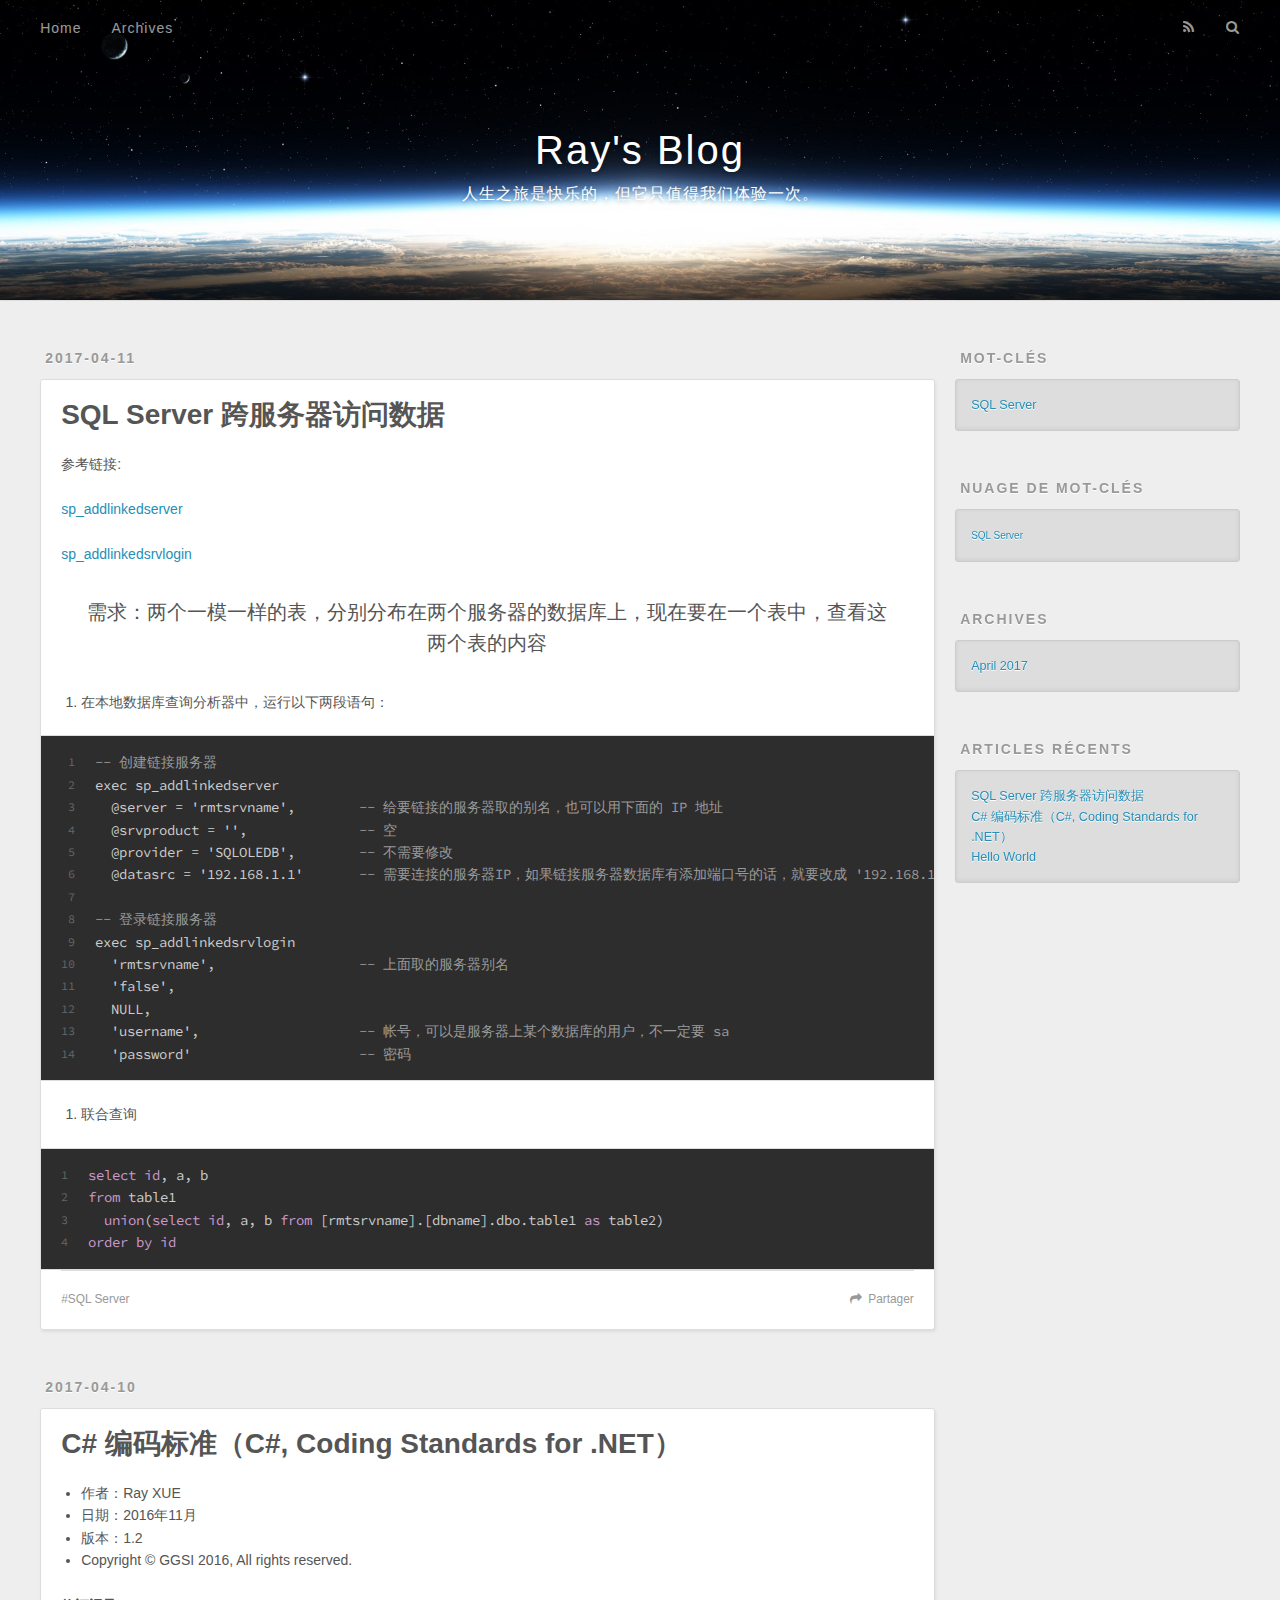
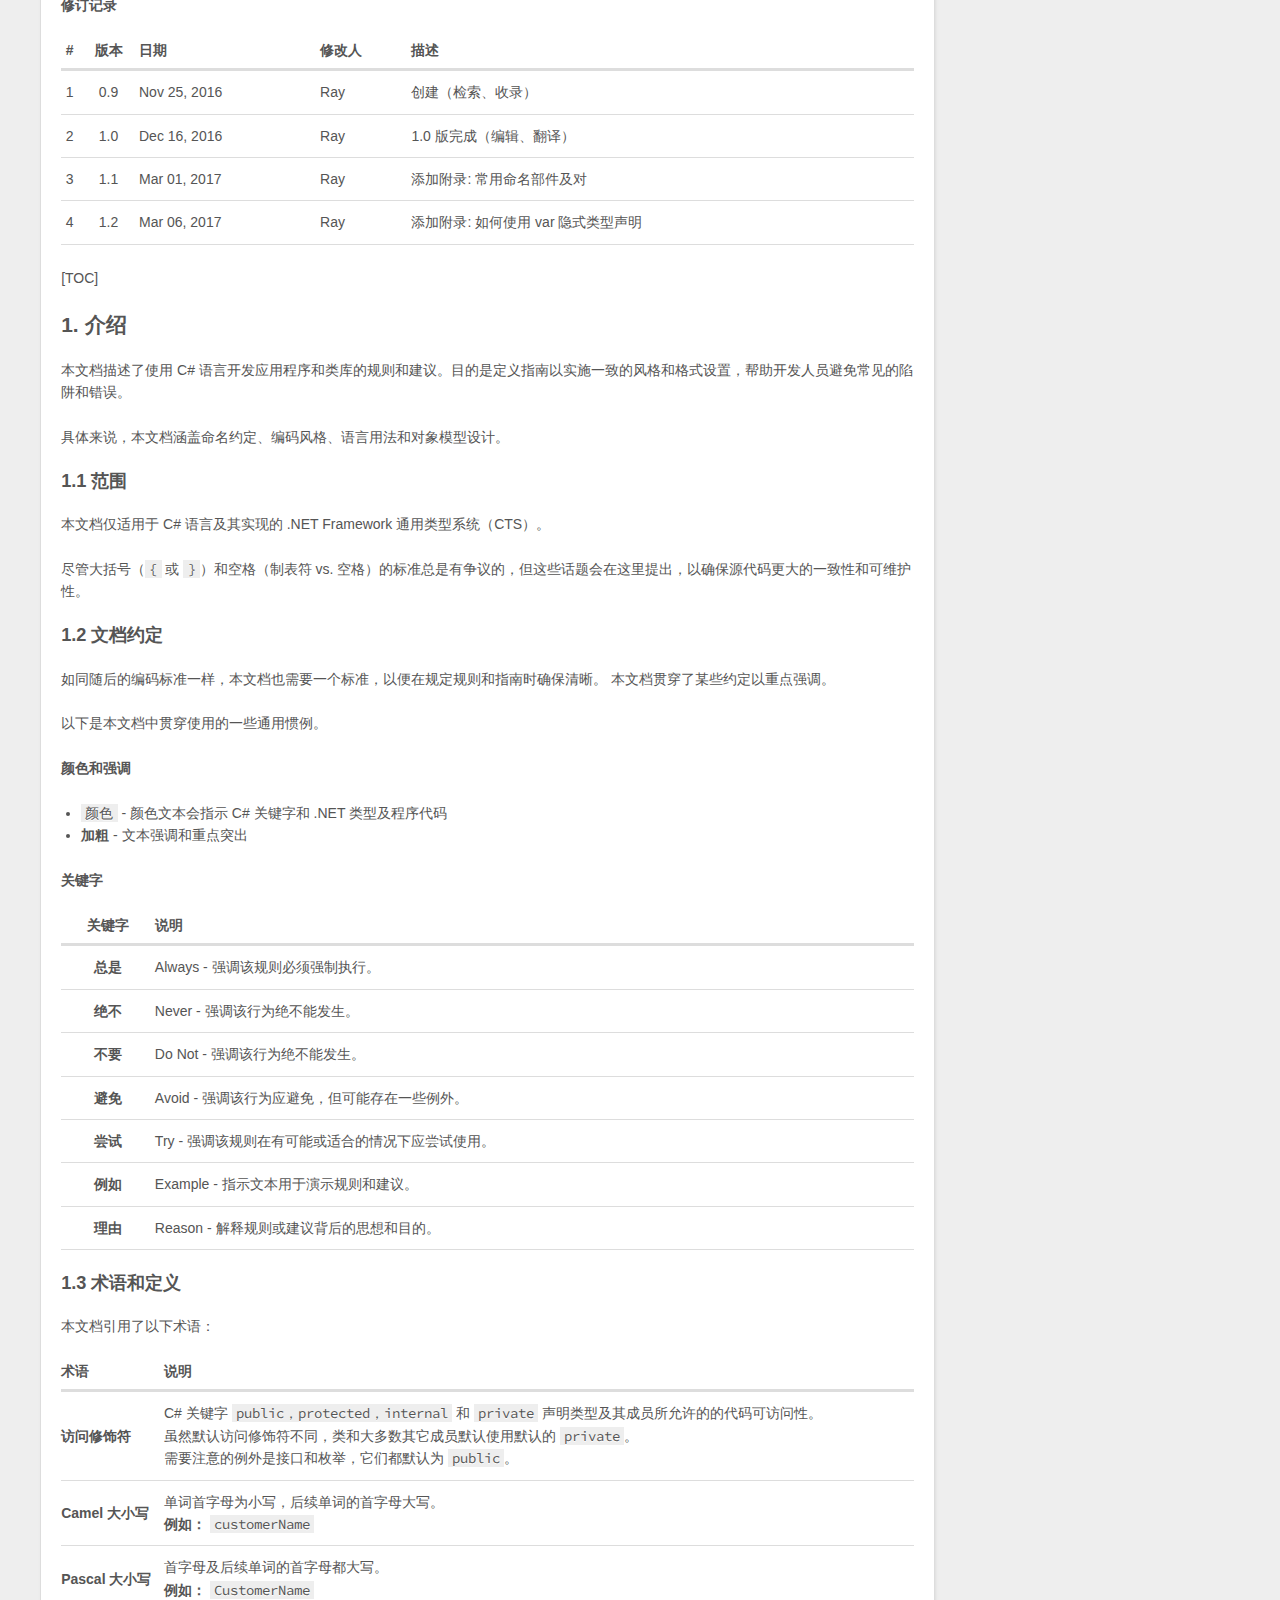
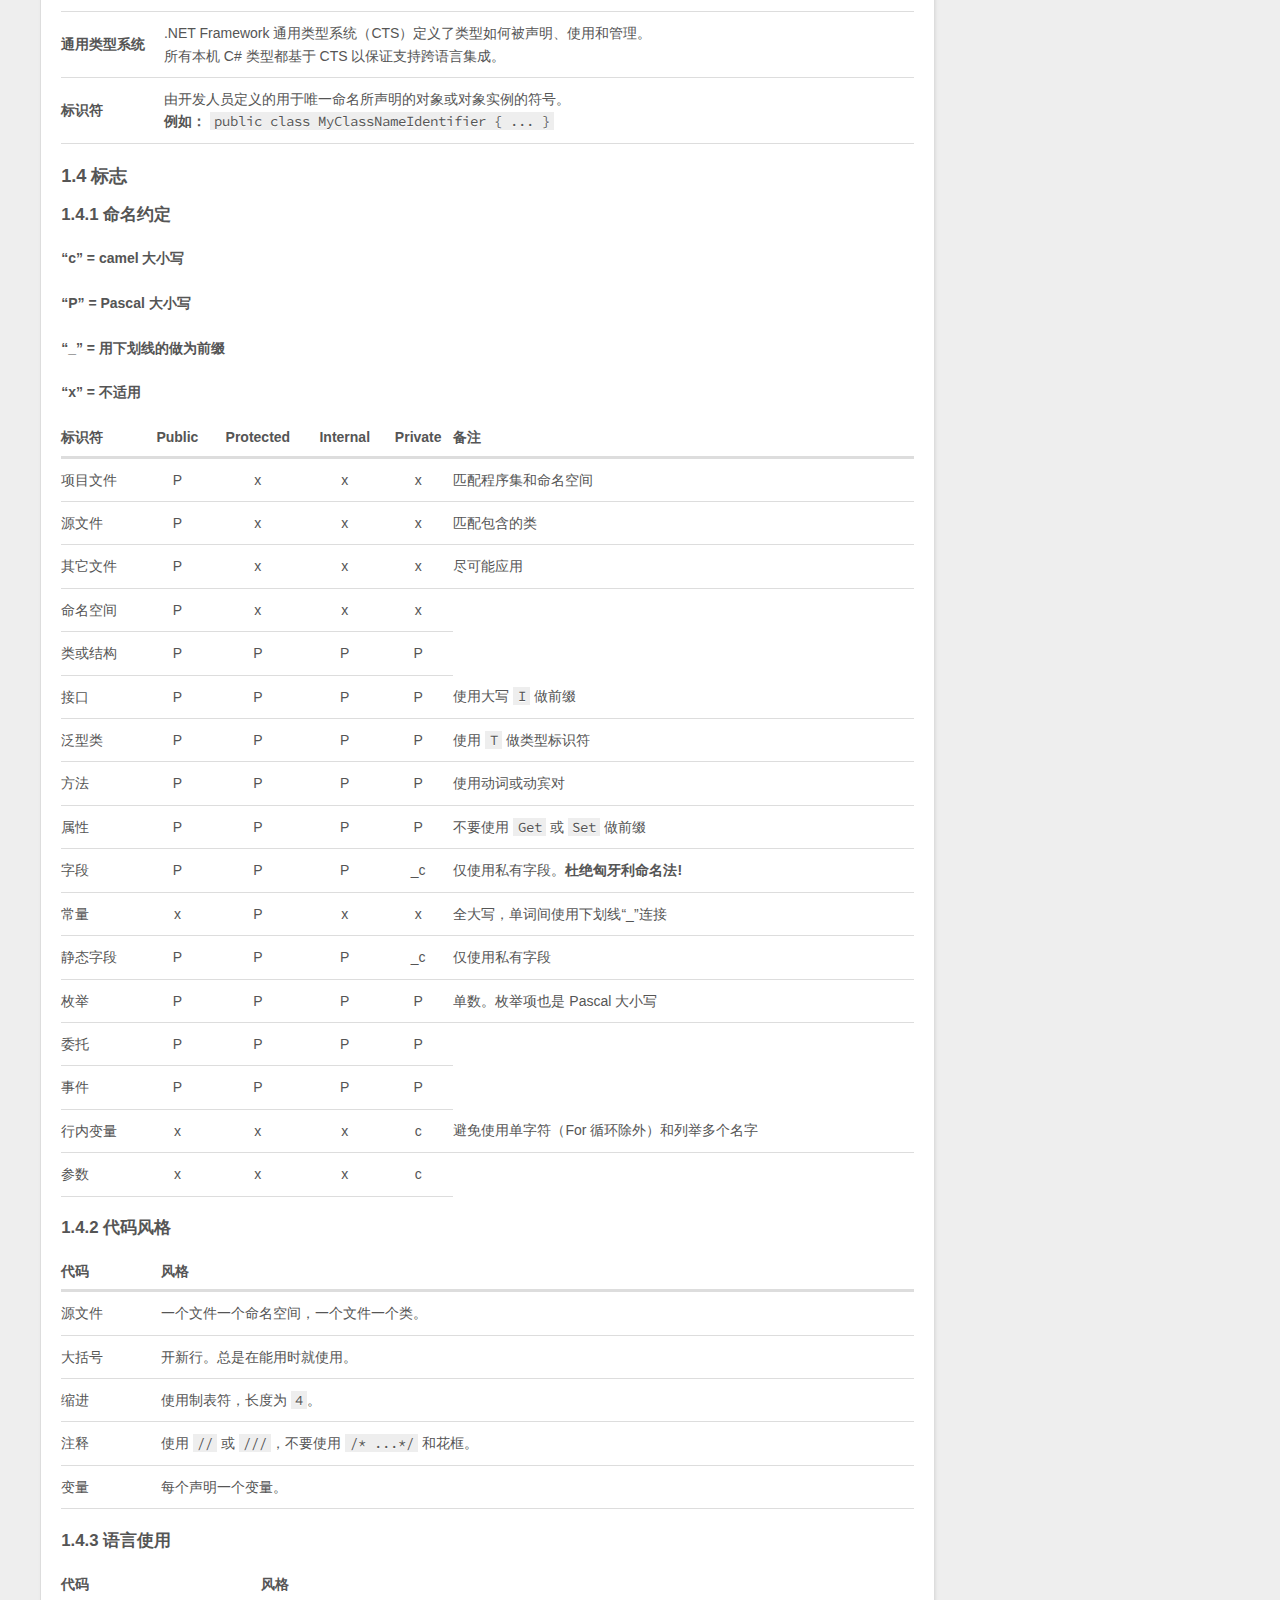
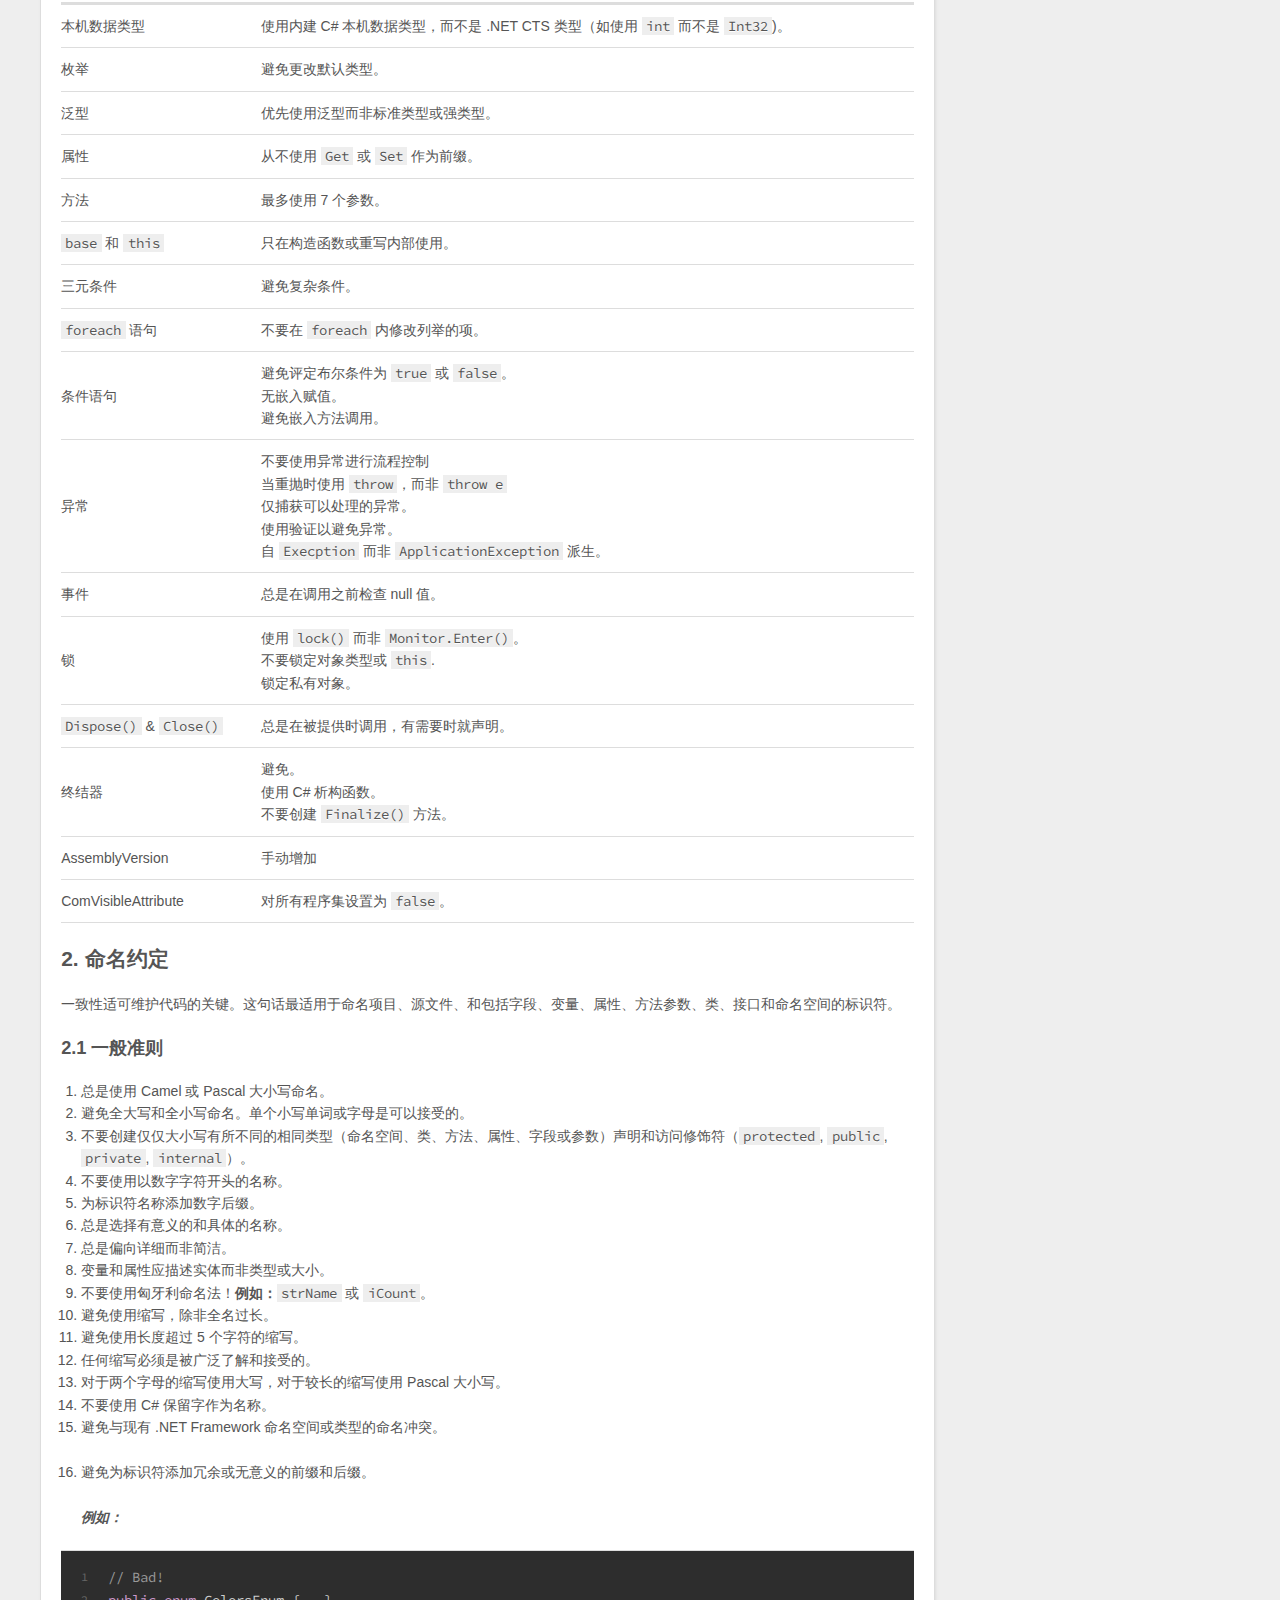
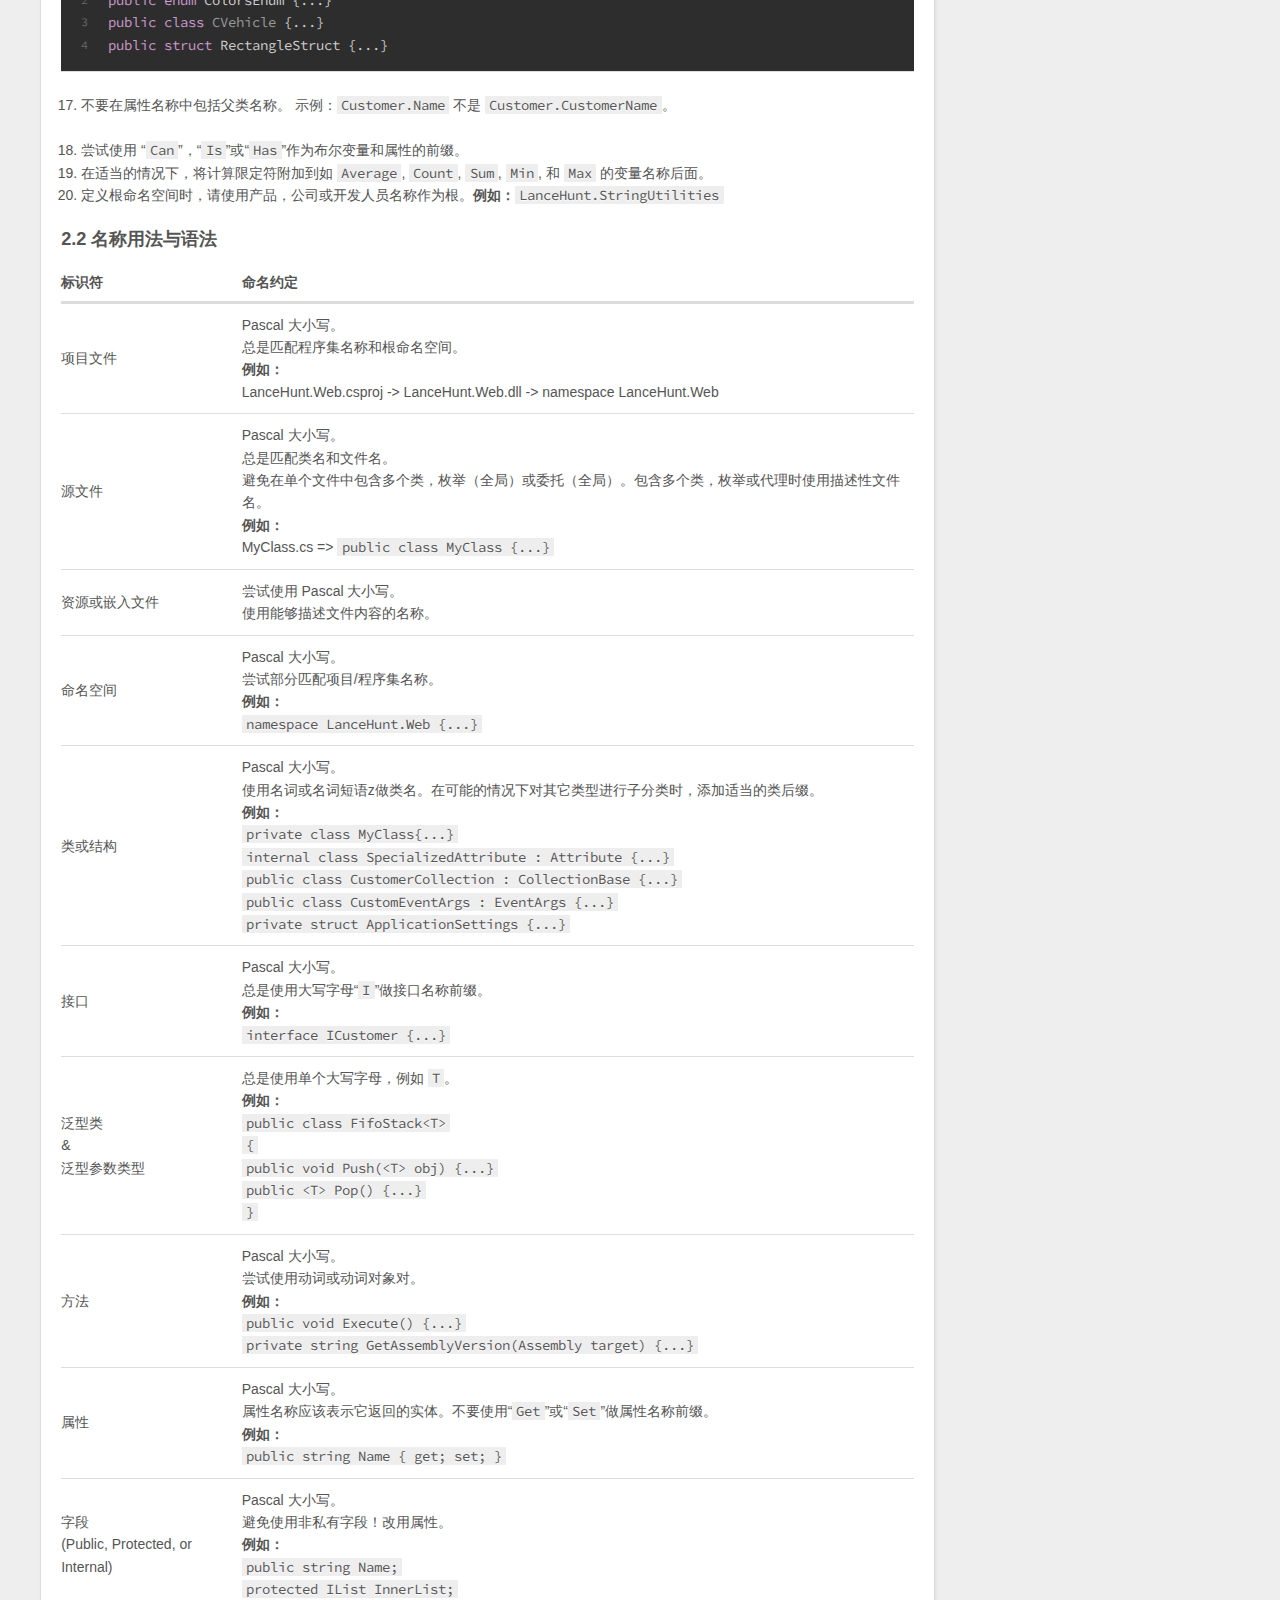
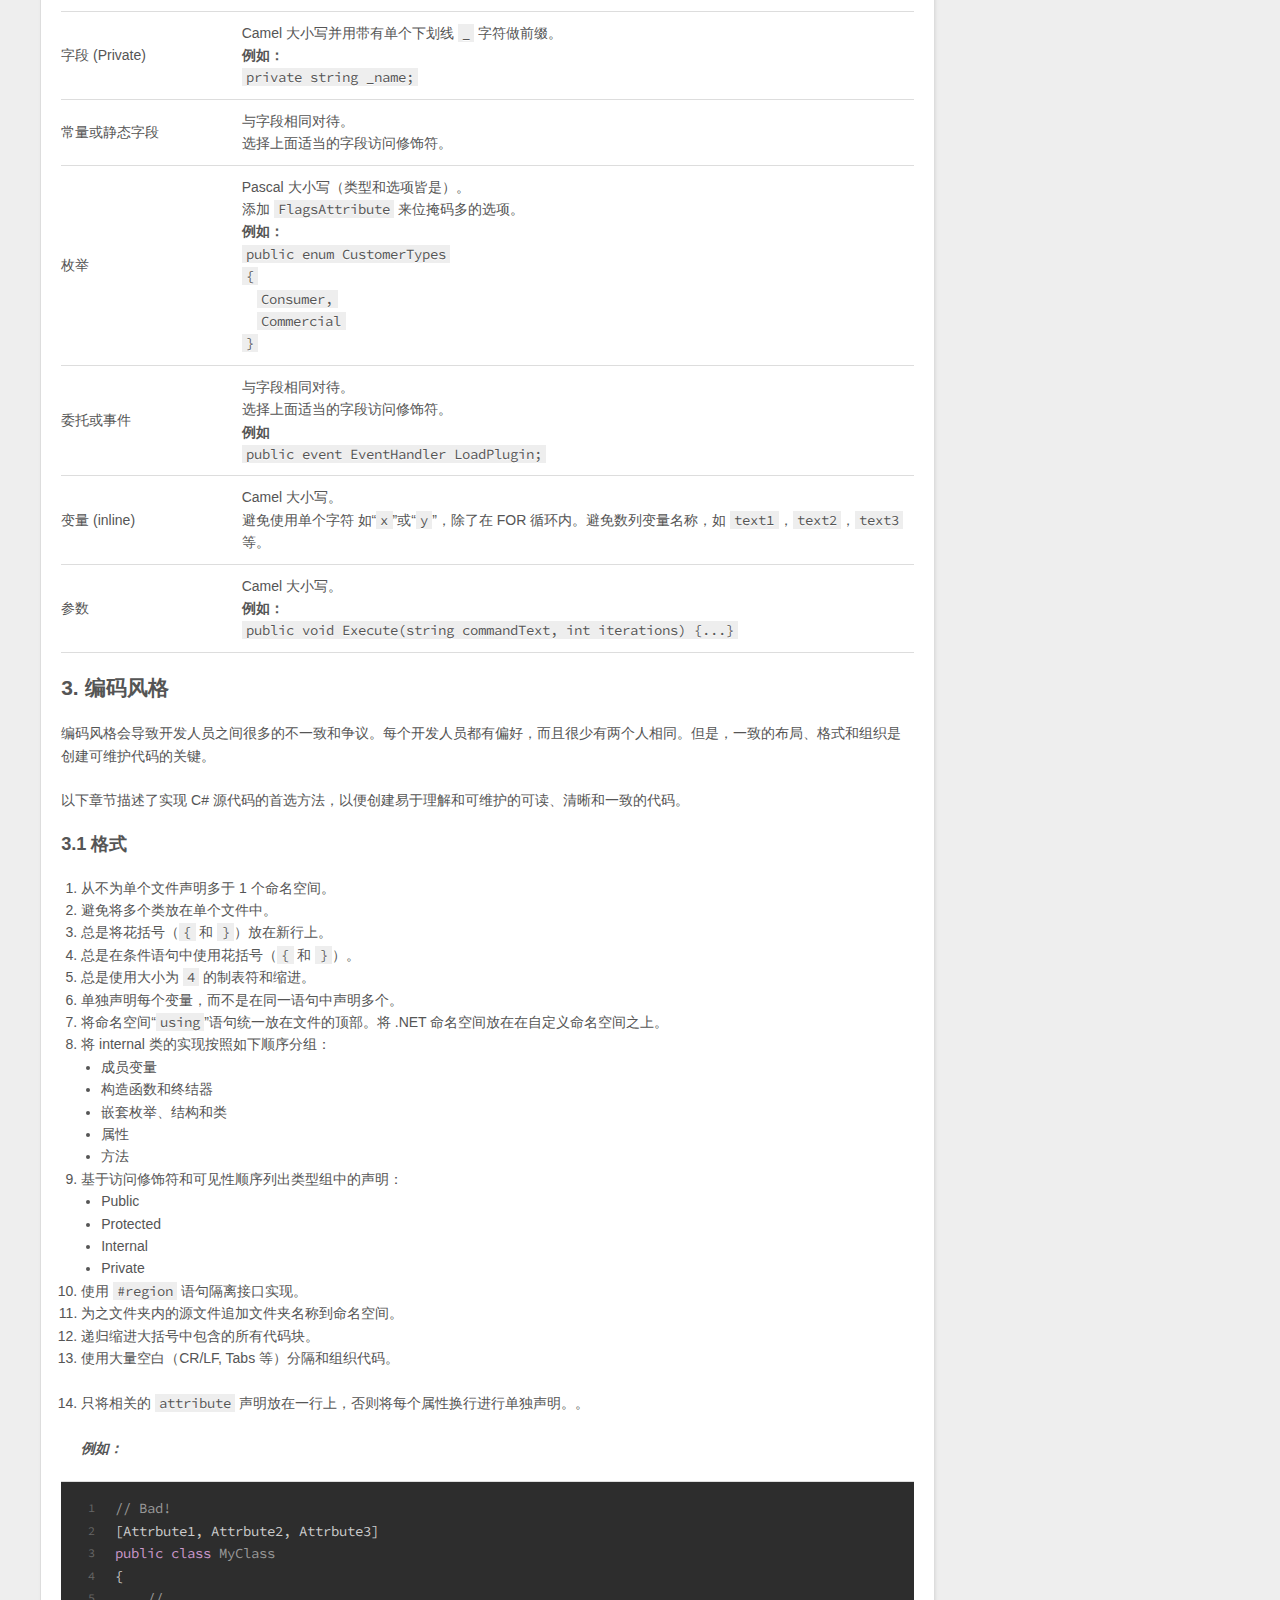
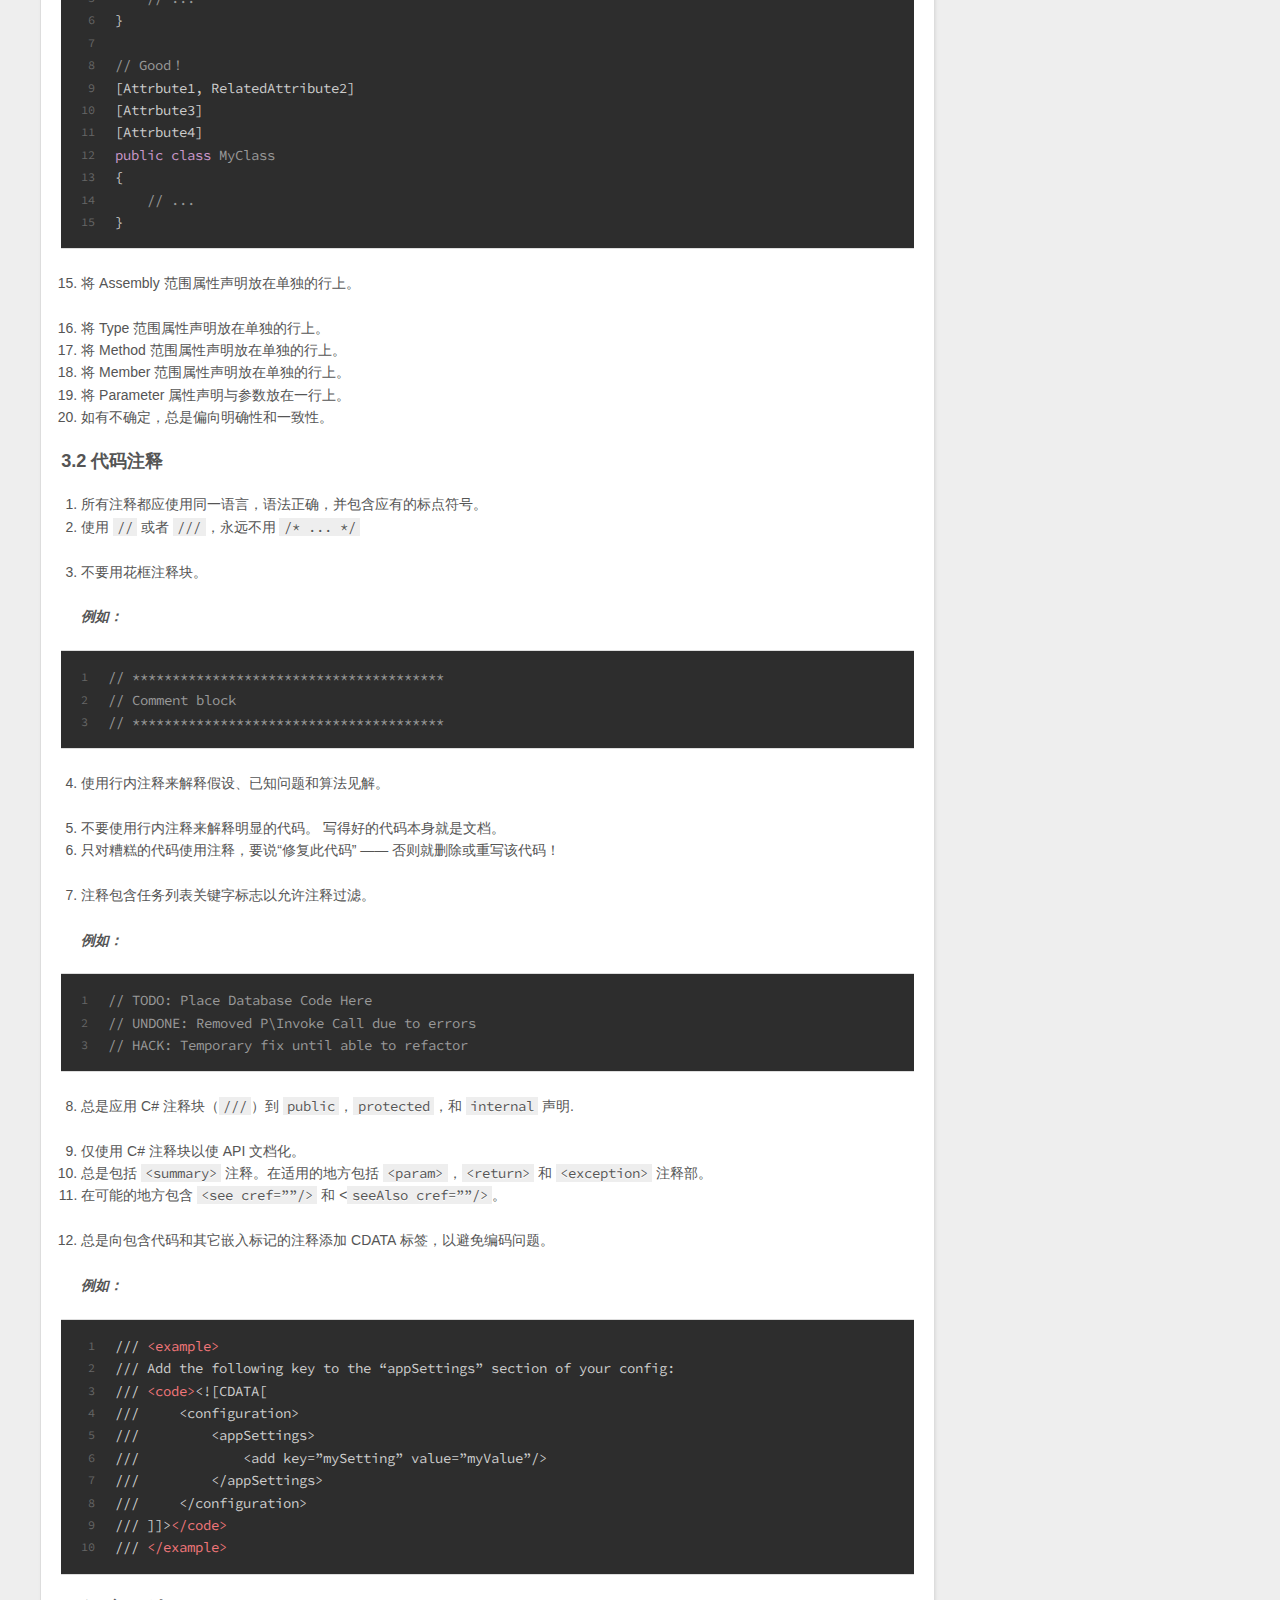
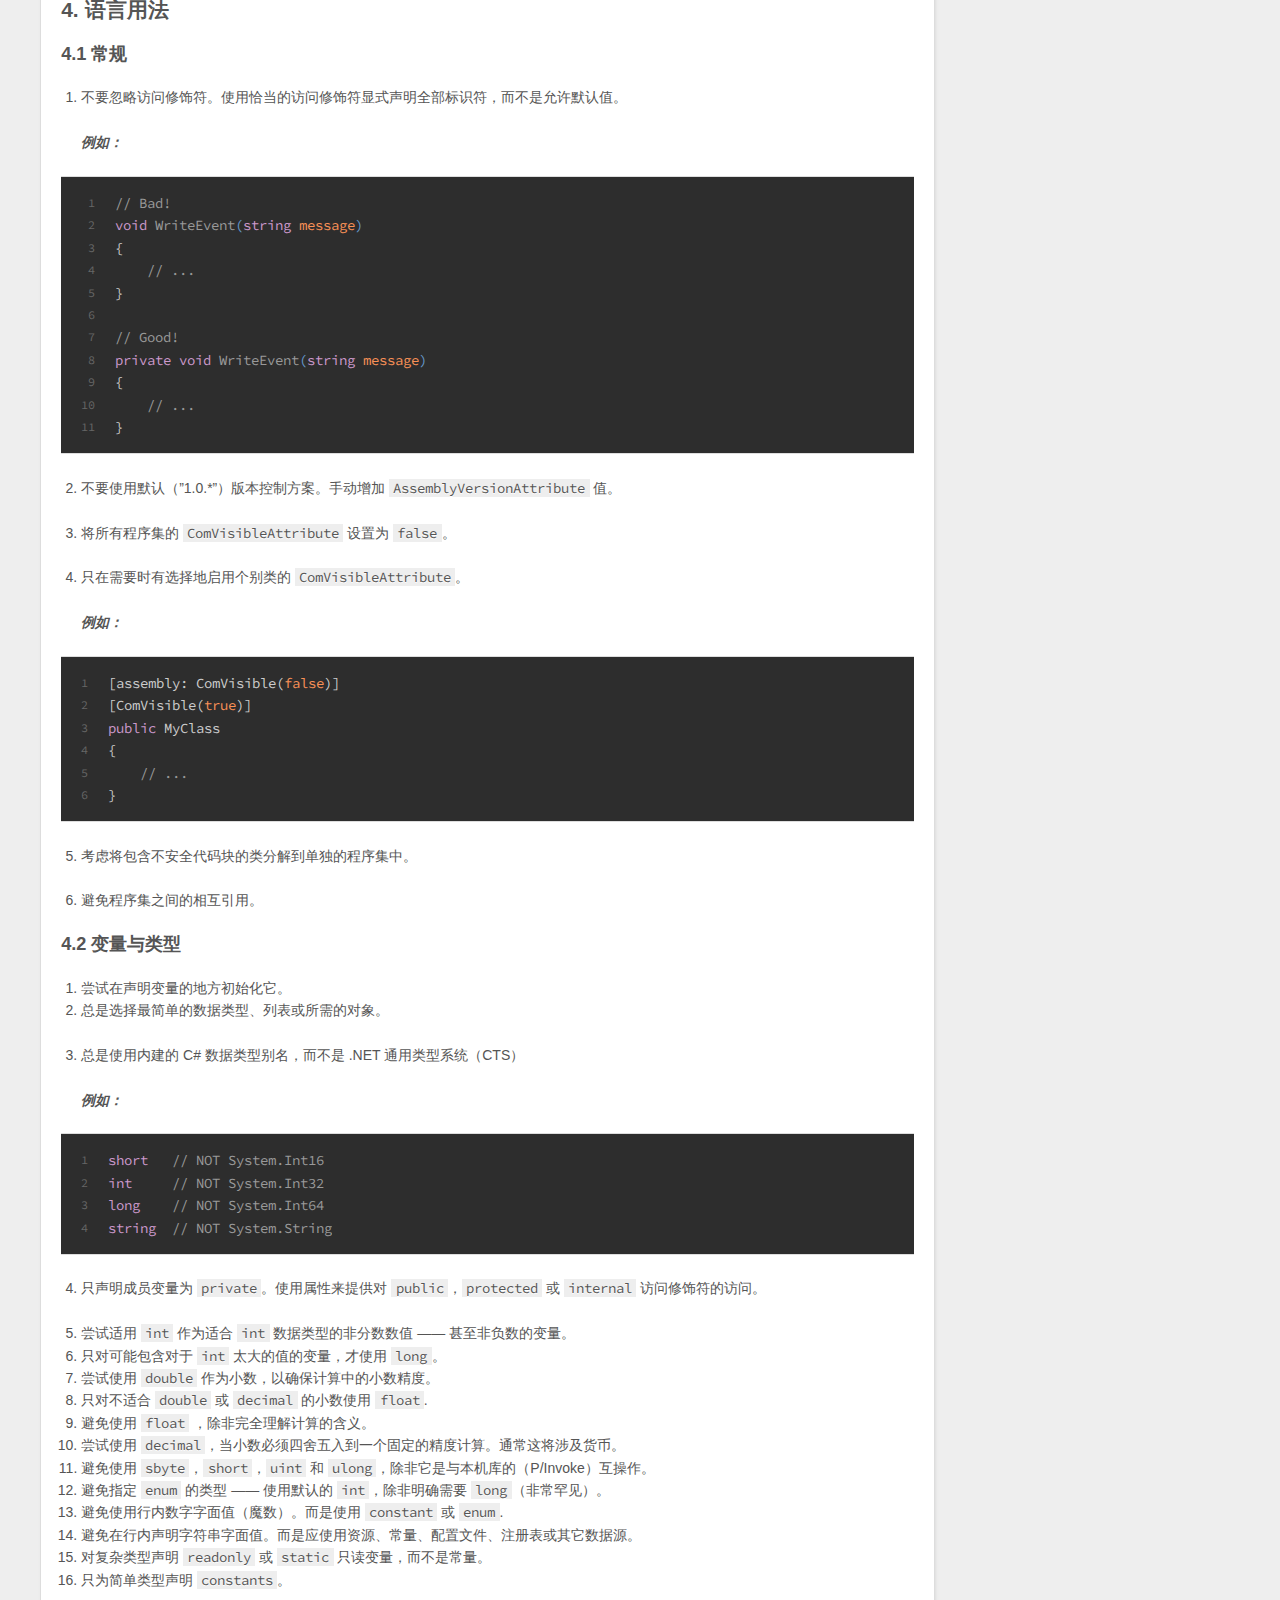
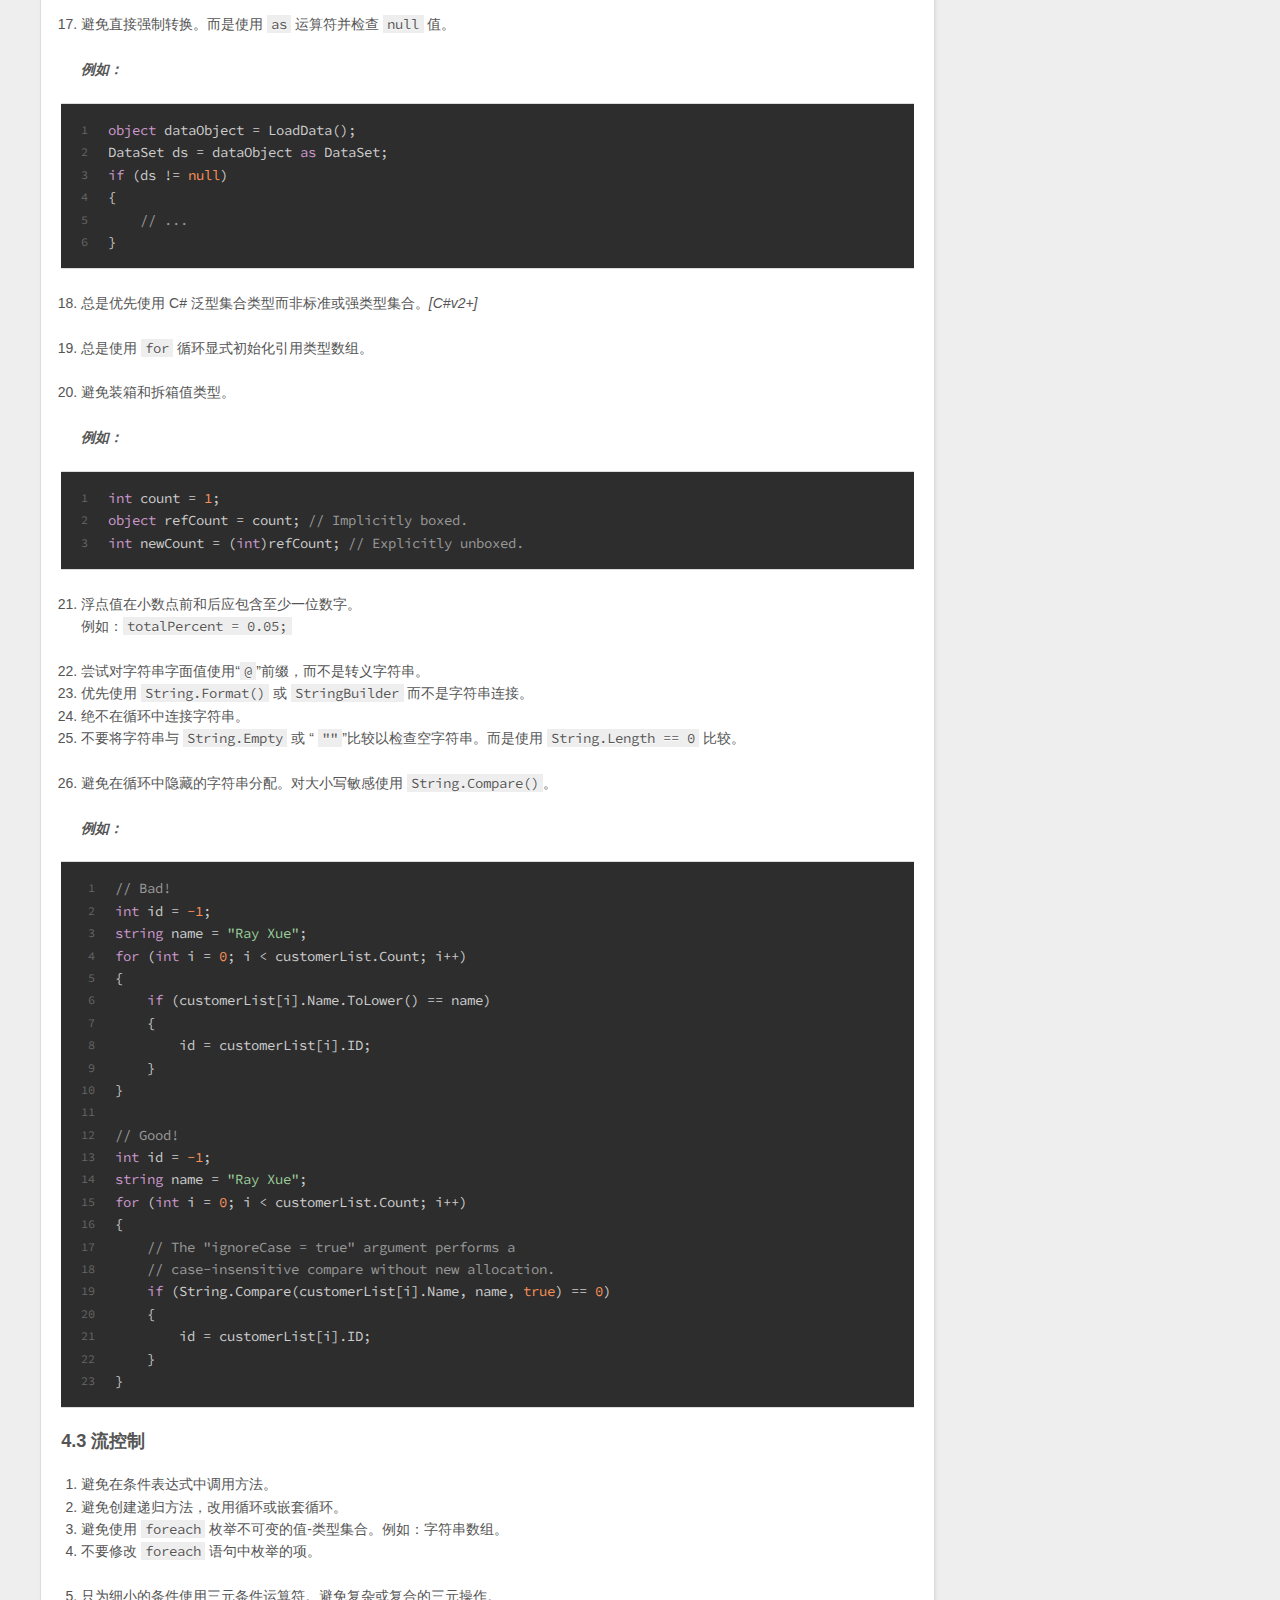
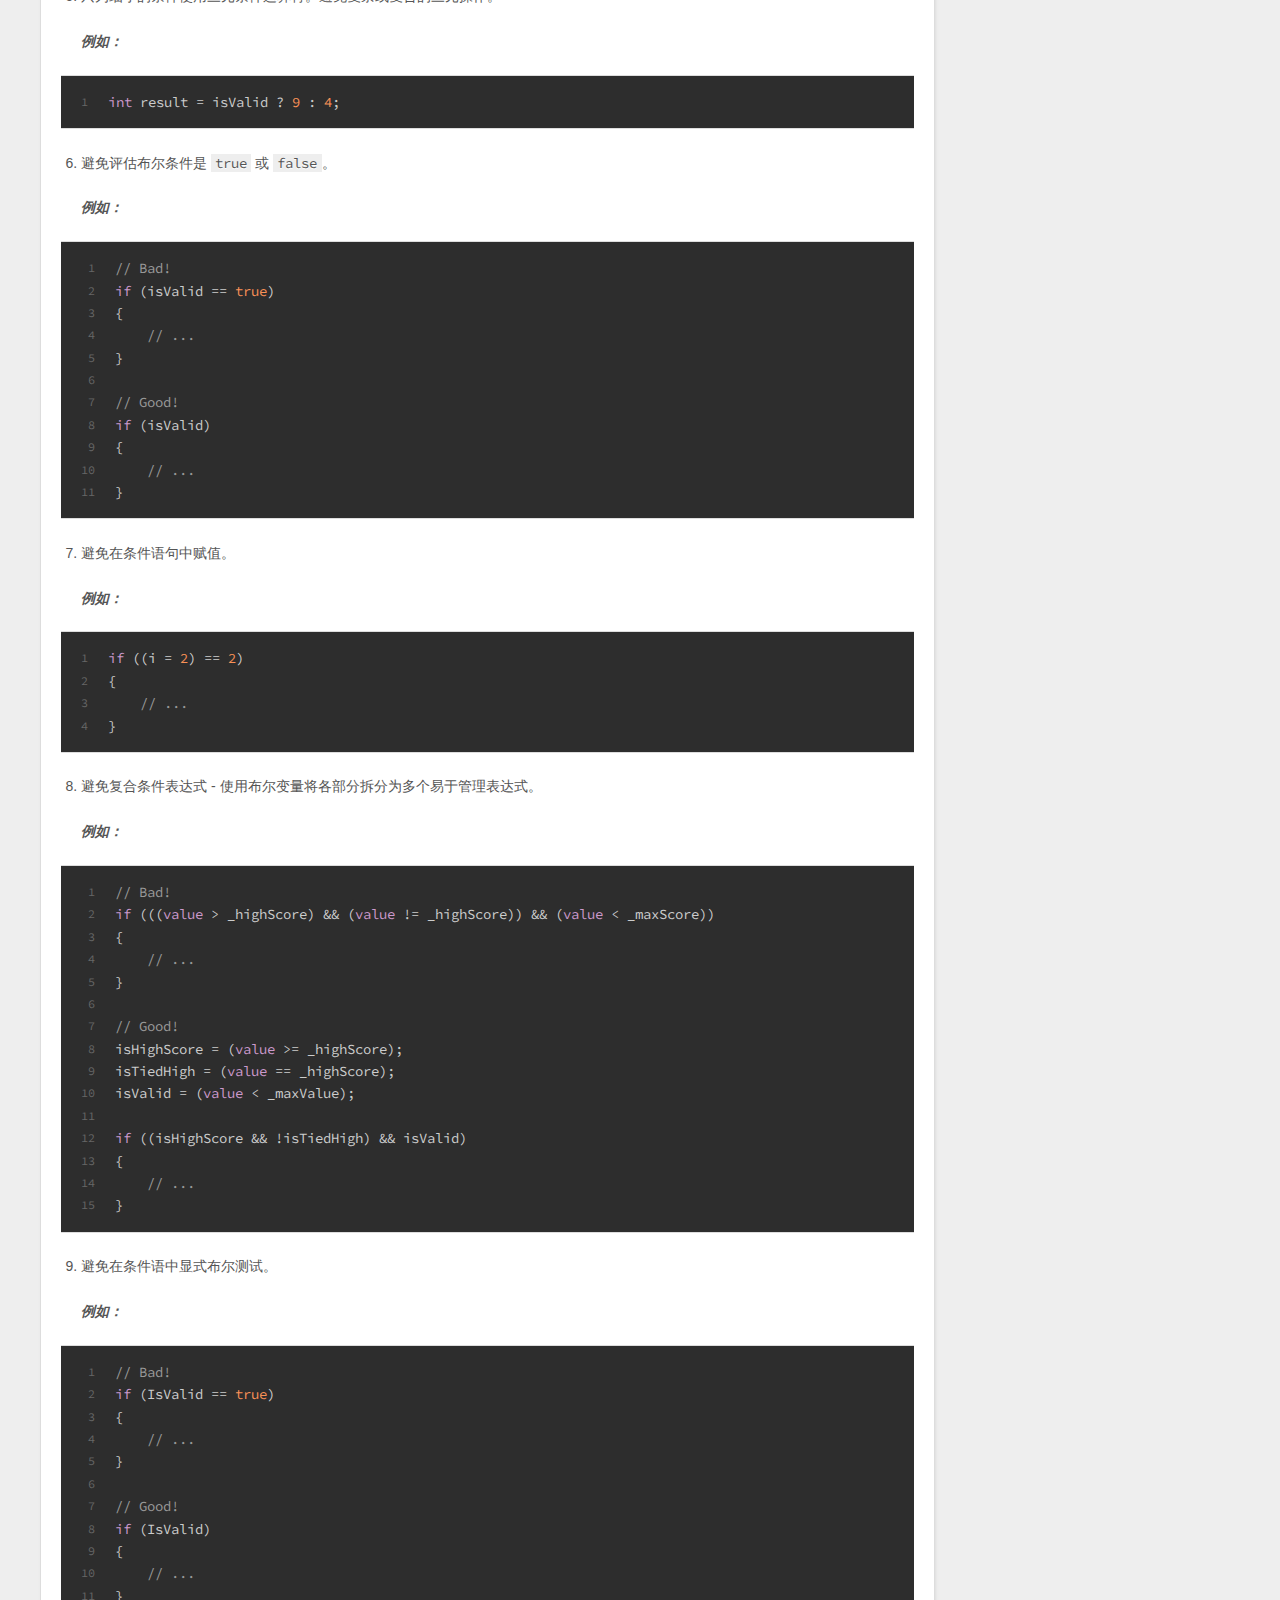
==== commit a584cda1: "Site updated: 2017-04-11 13:08:31" ====
--- a/index.html
+++ b/index.html
@@ -1,197 +1,93 @@
-
 <!DOCTYPE html>
-<html lang="en-US">
-    
+<html>
 <head>
-    <meta charset="UTF-8">
-    <meta name="viewport" content="width=device-width, initial-scale=1">
-    <meta name="generator" content="Ray&#39;s Blog">
-    <title>Ray&#39;s Blog</title>
-    <meta name="author" content="Ray Xue">
-    
-    
-    
-    <meta property="og:type" content="blog">
+  <meta charset="utf-8">
+  
+  <title>Ray&#39;s Blog</title>
+  <meta name="viewport" content="width=device-width, initial-scale=1, maximum-scale=1">
+  <meta property="og:type" content="website">
 <meta property="og:title" content="Ray's Blog">
 <meta property="og:url" content="https://highflyer.github.io/index.html">
 <meta property="og:site_name" content="Ray's Blog">
 <meta name="twitter:card" content="summary">
 <meta name="twitter:title" content="Ray's Blog">
-    
-    
-        
-    
-    
-    
-    
-    
-    <!--STYLES-->
-    <link rel="stylesheet" href="/assets/css/style-yrst5vo1nxaxbp2g3v9na2wg1lixlpr3ghbjdvskeixmu79deycecx3rh4bt.min.css">
-    <!--STYLES END-->
-    
-    
+  
+    <link rel="alternate" href="/atom.xml" title="Ray&#39;s Blog" type="application/atom+xml">
+  
+  
+    <link rel="icon" href="/favicon.png">
+  
+  
+    <link href="//fonts.googleapis.com/css?family=Source+Code+Pro" rel="stylesheet" type="text/css">
+  
+  <link rel="stylesheet" href="/css/style.css">
+  
+
 </head>
 
-    <body>
-        <div id="blog">
-            <!-- Define author's picture -->
-
-
-    
-
-<header id="header" data-behavior="1">
-    <i id="btn-open-sidebar" class="fa fa-lg fa-bars"></i>
-    <div class="header-title">
-        <a class="header-title-link" href="/ ">Ray&#39;s Blog</a>
+<body>
+  <div id="container">
+    <div id="wrap">
+      <header id="header">
+  <div id="banner"></div>
+  <div id="header-outer" class="outer">
+    <div id="header-title" class="inner">
+      <h1 id="logo-wrap">
+        <a href="/" id="logo">Ray&#39;s Blog</a>
+      </h1>
+      
+        <h2 id="subtitle-wrap">
+          <a href="/" id="subtitle">人生之旅是快乐的，但它只值得我们体验一次。</a>
+        </h2>
+      
     </div>
-    
-        
-            <a  class="header-right-picture "
-                href="#about">
-        
-        
-        </a>
-    
+    <div id="header-inner" class="inner">
+      <nav id="main-nav">
+        <a id="main-nav-toggle" class="nav-icon"></a>
+        
+          <a class="main-nav-link" href="/">Home</a>
+        
+          <a class="main-nav-link" href="/archives">Archives</a>
+        
+      </nav>
+      <nav id="sub-nav">
+        
+          <a id="nav-rss-link" class="nav-icon" href="/atom.xml" title="Flux RSS"></a>
+        
+        <a id="nav-search-btn" class="nav-icon" title="Rechercher"></a>
+      </nav>
+      <div id="search-form-wrap">
+        <form action="//google.com/search" method="get" accept-charset="UTF-8" class="search-form"><input type="search" name="q" class="search-form-input" placeholder="Search"><button type="submit" class="search-form-submit">&#xF002;</button><input type="hidden" name="sitesearch" value="https://highflyer.github.io"></form>
+      </div>
+    </div>
+  </div>
 </header>
-
-            <!-- Define author's picture -->
-
-
-<nav id="sidebar" data-behavior="1">
-    <div class="sidebar-container">
-        
-        
-            <ul class="sidebar-buttons">
-            
-                <li class="sidebar-button">
-                    
-                        <a  class="sidebar-button-link "
-                             href="/ "
-                            
-                        >
-                    
-                        <i class="sidebar-button-icon fa fa-lg fa-home"></i>
-                        <span class="sidebar-button-desc">Home</span>
-                    </a>
-            </li>
-            
-                <li class="sidebar-button">
-                    
-                        <a  class="sidebar-button-link "
-                             href="/all-categories"
-                            
-                        >
-                    
-                        <i class="sidebar-button-icon fa fa-lg fa-bookmark"></i>
-                        <span class="sidebar-button-desc">Categories</span>
-                    </a>
-            </li>
-            
-                <li class="sidebar-button">
-                    
-                        <a  class="sidebar-button-link "
-                             href="/all-tags"
-                            
-                        >
-                    
-                        <i class="sidebar-button-icon fa fa-lg fa-tags"></i>
-                        <span class="sidebar-button-desc">Tags</span>
-                    </a>
-            </li>
-            
-                <li class="sidebar-button">
-                    
-                        <a  class="sidebar-button-link "
-                             href="/all-archives"
-                            
-                        >
-                    
-                        <i class="sidebar-button-icon fa fa-lg fa-archive"></i>
-                        <span class="sidebar-button-desc">Archives</span>
-                    </a>
-            </li>
-            
-                <li class="sidebar-button">
-                    
-                        <a  class="sidebar-button-link open-algolia-search"
-                             href="#search"
-                            
-                        >
-                    
-                        <i class="sidebar-button-icon fa fa-lg fa-search"></i>
-                        <span class="sidebar-button-desc">Search</span>
-                    </a>
-            </li>
-            
-                <li class="sidebar-button">
-                    
-                        <a  class="sidebar-button-link "
-                             href="#about"
-                            
-                        >
-                    
-                        <i class="sidebar-button-icon fa fa-lg fa-question"></i>
-                        <span class="sidebar-button-desc">About</span>
-                    </a>
-            </li>
-            
-        </ul>
-        
-            <ul class="sidebar-buttons">
-            
-        </ul>
-        
-            <ul class="sidebar-buttons">
-            
-                <li class="sidebar-button">
-                    
-                        <a  class="sidebar-button-link "
-                             href="/atom.xml"
-                            
-                        >
-                    
-                        <i class="sidebar-button-icon fa fa-lg fa-rss"></i>
-                        <span class="sidebar-button-desc">RSS</span>
-                    </a>
-            </li>
-            
-        </ul>
-        
-    </div>
-</nav>
-
-            
-            <div id="main" data-behavior="1"
-                 class="
-                        hasCoverMetaIn
-                        ">
-                <section class="postShorten-group main-content-wrap">
-    
-    
-    <article class="postShorten postShorten--thumbnailimg-bottom" itemscope itemType="http://schema.org/BlogPosting">
-        <div class="postShorten-wrap">
-            
-            <div class="postShorten-header">
-                <h1 class="postShorten-title" itemprop="headline">
-                    
-                        <a class="link-unstyled" href="/2017/04/11/sqlserver-linkedserver/">
-                            SQL Server 跨服务器访问数据
-                        </a>
-                    
-                </h1>
-                <div class="postShorten-meta">
-    <time itemprop="datePublished" datetime="2017-04-11T10:13:21+08:00">
-	
-		    Apr 11, 2017
-    	
-    </time>
-    
-</div>
-
-            </div>
-            
-                <div class="postShorten-content" itemprop="articleBody">
-                    <p>参考链接:</p>
+      <div class="outer">
+        <section id="main">
+  
+    <article id="post-sqlserver-linkedserver" class="article article-type-post" itemscope itemprop="blogPost">
+  <div class="article-meta">
+    <a href="/2017/04/11/sqlserver-linkedserver/" class="article-date">
+  <time datetime="2017-04-11T02:13:21.000Z" itemprop="datePublished">2017-04-11</time>
+</a>
+    
+  </div>
+  <div class="article-inner">
+    
+    
+      <header class="article-header">
+        
+  
+    <h1 itemprop="name">
+      <a class="article-title" href="/2017/04/11/sqlserver-linkedserver/">SQL Server 跨服务器访问数据</a>
+    </h1>
+  
+
+      </header>
+    
+    <div class="article-entry" itemprop="articleBody">
+      
+        <p>参考链接:</p>
 <p><a href="https://msdn.microsoft.com/zh-cn/library/ms190479.aspx" target="_blank" rel="external">sp_addlinkedserver</a></p>
 <p><a href="https://msdn.microsoft.com/zh-cn/library/ms189811.aspx" target="_blank" rel="external">sp_addlinkedsrvlogin</a></p>
 <blockquote>
@@ -206,47 +102,44 @@
 </ol>
 <figure class="highlight sql"><table><tr><td class="gutter"><pre><div class="line">1</div><div class="line">2</div><div class="line">3</div><div class="line">4</div></pre></td><td class="code"><pre><div class="line"><span class="keyword">select</span> <span class="keyword">id</span>, a, b</div><div class="line"><span class="keyword">from</span> table1</div><div class="line">  <span class="keyword">union</span>(<span class="keyword">select</span> <span class="keyword">id</span>, a, b <span class="keyword">from</span> [rmtsrvname].[dbname].dbo.table1 <span class="keyword">as</span> table2)</div><div class="line"><span class="keyword">order</span> <span class="keyword">by</span> <span class="keyword">id</span></div></pre></td></tr></table></figure>
 
-                    
-                        
-                    
-                    
-                        <p>
-                            <a href="/2017/04/11/sqlserver-linkedserver/#post-footer" class="postShorten-excerpt_link link">
-                                Comment and share
-                            </a>
-                        </p>
-                    
-                </div>
-            
-        </div>
-        
-    </article>
-    
-    
-    <article class="postShorten postShorten--thumbnailimg-bottom" itemscope itemType="http://schema.org/BlogPosting">
-        <div class="postShorten-wrap">
-            
-            <div class="postShorten-header">
-                <h1 class="postShorten-title" itemprop="headline">
-                    
-                        <a class="link-unstyled" href="/2017/04/10/C-Coding-Standards/">
-                            C# 编码标准（C#, Coding Standards for .NET）
-                        </a>
-                    
-                </h1>
-                <div class="postShorten-meta">
-    <time itemprop="datePublished" datetime="2017-04-10T14:19:43+08:00">
-	
-		    Apr 10, 2017
-    	
-    </time>
-    
-</div>
-
-            </div>
-            
-                <div class="postShorten-content" itemprop="articleBody">
-                    <ul>
+      
+    </div>
+    <footer class="article-footer">
+      <a data-url="https://highflyer.github.io/2017/04/11/sqlserver-linkedserver/" data-id="cj1d36m0t00026yycf6svct15" class="article-share-link">Partager</a>
+      
+      
+  <ul class="article-tag-list"><li class="article-tag-list-item"><a class="article-tag-list-link" href="/tags/SQL-Server/">SQL Server</a></li></ul>
+
+    </footer>
+  </div>
+  
+</article>
+
+
+  
+    <article id="post-C-Coding-Standards" class="article article-type-post" itemscope itemprop="blogPost">
+  <div class="article-meta">
+    <a href="/2017/04/10/C-Coding-Standards/" class="article-date">
+  <time datetime="2017-04-10T06:19:43.000Z" itemprop="datePublished">2017-04-10</time>
+</a>
+    
+  </div>
+  <div class="article-inner">
+    
+    
+      <header class="article-header">
+        
+  
+    <h1 itemprop="name">
+      <a class="article-title" href="/2017/04/10/C-Coding-Standards/">C# 编码标准（C#, Coding Standards for .NET）</a>
+    </h1>
+  
+
+      </header>
+    
+    <div class="article-entry" itemprop="articleBody">
+      
+        <ul>
 <li>作者：Ray XUE</li>
 <li>日期：2016年11月</li>
 <li>版本：1.2</li>
@@ -1082,47 +975,42 @@
 <li>The Elements of C++ Style – Misfeldt, et. al.</li>
 </ul>
 
-                    
-                        
-                    
-                    
-                        <p>
-                            <a href="/2017/04/10/C-Coding-Standards/#post-footer" class="postShorten-excerpt_link link">
-                                Comment and share
-                            </a>
-                        </p>
-                    
-                </div>
-            
-        </div>
-        
-    </article>
-    
-    
-    <article class="postShorten postShorten--thumbnailimg-bottom" itemscope itemType="http://schema.org/BlogPosting">
-        <div class="postShorten-wrap">
-            
-            <div class="postShorten-header">
-                <h1 class="postShorten-title" itemprop="headline">
-                    
-                        <a class="link-unstyled" href="/2017/04/10/hello-world/">
-                            Hello World
-                        </a>
-                    
-                </h1>
-                <div class="postShorten-meta">
-    <time itemprop="datePublished" datetime="2017-04-10T14:09:34+08:00">
-	
-		    Apr 10, 2017
-    	
-    </time>
-    
-</div>
-
-            </div>
-            
-                <div class="postShorten-content" itemprop="articleBody">
-                    <p>Welcome to <a href="https://hexo.io/" target="_blank" rel="external">Hexo</a>! This is your very first post. Check <a href="https://hexo.io/docs/" target="_blank" rel="external">documentation</a> for more info. If you get any problems when using Hexo, you can find the answer in <a href="https://hexo.io/docs/troubleshooting.html" target="_blank" rel="external">troubleshooting</a> or you can ask me on <a href="https://github.com/hexojs/hexo/issues" target="_blank" rel="external">GitHub</a>.</p>
+      
+    </div>
+    <footer class="article-footer">
+      <a data-url="https://highflyer.github.io/2017/04/10/C-Coding-Standards/" data-id="cj1d36m0l00006yycvq7l2im3" class="article-share-link">Partager</a>
+      
+      
+    </footer>
+  </div>
+  
+</article>
+
+
+  
+    <article id="post-hello-world" class="article article-type-post" itemscope itemprop="blogPost">
+  <div class="article-meta">
+    <a href="/2017/04/10/hello-world/" class="article-date">
+  <time datetime="2017-04-10T06:09:34.000Z" itemprop="datePublished">2017-04-10</time>
+</a>
+    
+  </div>
+  <div class="article-inner">
+    
+    
+      <header class="article-header">
+        
+  
+    <h1 itemprop="name">
+      <a class="article-title" href="/2017/04/10/hello-world/">Hello World</a>
+    </h1>
+  
+
+      </header>
+    
+    <div class="article-entry" itemprop="articleBody">
+      
+        <p>Welcome to <a href="https://hexo.io/" target="_blank" rel="external">Hexo</a>! This is your very first post. Check <a href="https://hexo.io/docs/" target="_blank" rel="external">documentation</a> for more info. If you get any problems when using Hexo, you can find the answer in <a href="https://hexo.io/docs/troubleshooting.html" target="_blank" rel="external">troubleshooting</a> or you can ask me on <a href="https://github.com/hexojs/hexo/issues" target="_blank" rel="external">GitHub</a>.</p>
 <h2 id="Quick-Start"><a href="#Quick-Start" class="headerlink" title="Quick Start"></a>Quick Start</h2><h3 id="Create-a-new-post"><a href="#Create-a-new-post" class="headerlink" title="Create a new post"></a>Create a new post</h3><figure class="highlight bash"><table><tr><td class="gutter"><pre><div class="line">1</div></pre></td><td class="code"><pre><div class="line">$ hexo new <span class="string">"My New Post"</span></div></pre></td></tr></table></figure>
 <p>More info: <a href="https://hexo.io/docs/writing.html" target="_blank" rel="external">Writing</a></p>
 <h3 id="Run-server"><a href="#Run-server" class="headerlink" title="Run server"></a>Run server</h3><figure class="highlight bash"><table><tr><td class="gutter"><pre><div class="line">1</div></pre></td><td class="code"><pre><div class="line">$ hexo server</div></pre></td></tr></table></figure>
@@ -1132,163 +1020,110 @@
 <h3 id="Deploy-to-remote-sites"><a href="#Deploy-to-remote-sites" class="headerlink" title="Deploy to remote sites"></a>Deploy to remote sites</h3><figure class="highlight bash"><table><tr><td class="gutter"><pre><div class="line">1</div></pre></td><td class="code"><pre><div class="line">$ hexo deploy</div></pre></td></tr></table></figure>
 <p>More info: <a href="https://hexo.io/docs/deployment.html" target="_blank" rel="external">Deployment</a></p>
 
-                    
-                        
-                    
-                    
-                        <p>
-                            <a href="/2017/04/10/hello-world/#post-footer" class="postShorten-excerpt_link link">
-                                Comment and share
-                            </a>
-                        </p>
-                    
-                </div>
-            
-        </div>
-        
-    </article>
-    
-    <div class="pagination-bar">
-    <ul class="pagination">
-        
-        
-        <li class="pagination-number">page 1 of 1</li>
-    </ul>
-</div>
+      
+    </div>
+    <footer class="article-footer">
+      <a data-url="https://highflyer.github.io/2017/04/10/hello-world/" data-id="cj1d36m0q00016yyc0x73x8mh" class="article-share-link">Partager</a>
+      
+      
+    </footer>
+  </div>
+  
+</article>
+
+
+  
 
 </section>
-
-
-                <footer id="footer" class="main-content-wrap">
-    <span class="copyrights">
-        Copyrights &copy; 2017 Ray Xue. All Rights Reserved.
-    </span>
+        
+          <aside id="sidebar">
+  
+    
+
+  
+    
+  <div class="widget-wrap">
+    <h3 class="widget-title">Mot-clés</h3>
+    <div class="widget">
+      <ul class="tag-list"><li class="tag-list-item"><a class="tag-list-link" href="/tags/SQL-Server/">SQL Server</a></li></ul>
+    </div>
+  </div>
+
+
+  
+    
+  <div class="widget-wrap">
+    <h3 class="widget-title">Nuage de mot-clés</h3>
+    <div class="widget tagcloud">
+      <a href="/tags/SQL-Server/" style="font-size: 10px;">SQL Server</a>
+    </div>
+  </div>
+
+  
+    
+  <div class="widget-wrap">
+    <h3 class="widget-title">Archives</h3>
+    <div class="widget">
+      <ul class="archive-list"><li class="archive-list-item"><a class="archive-list-link" href="/archives/2017/04/">April 2017</a></li></ul>
+    </div>
+  </div>
+
+
+  
+    
+  <div class="widget-wrap">
+    <h3 class="widget-title">Articles récents</h3>
+    <div class="widget">
+      <ul>
+        
+          <li>
+            <a href="/2017/04/11/sqlserver-linkedserver/">SQL Server 跨服务器访问数据</a>
+          </li>
+        
+          <li>
+            <a href="/2017/04/10/C-Coding-Standards/">C# 编码标准（C#, Coding Standards for .NET）</a>
+          </li>
+        
+          <li>
+            <a href="/2017/04/10/hello-world/">Hello World</a>
+          </li>
+        
+      </ul>
+    </div>
+  </div>
+
+  
+</aside>
+        
+      </div>
+      <footer id="footer">
+  
+  <div class="outer">
+    <div id="footer-info" class="inner">
+      &copy; 2017 Ray Xue<br>
+      Propulsé by <a href="http://hexo.io/" target="_blank">Hexo</a>
+    </div>
+  </div>
 </footer>
-
-            </div>
-            
-        </div>
-        
-
-
-<div id="about">
-    <div id="about-card">
-        <div id="about-btn-close">
-            <i class="fa fa-remove"></i>
-        </div>
-        
-            <h4 id="about-card-name">Ray Xue</h4>
-        
-            <div id="about-card-bio"><p>author.bio</p>
-</div>
-        
-        
-            <div id="about-card-job">
-                <i class="fa fa-briefcase"></i>
-                <br/>
-                <p>author.job</p>
-
-            </div>
-        
-        
     </div>
-</div>
-
-        <div id="algolia-search-modal" class="modal-container">
-    <div class="modal">
-        <div class="modal-header">
-            <span class="close-button"><i class="fa fa-close"></i></span>
-            <a href="https://algolia.com" target="_blank" class="searchby-algolia text-color-light link-unstyled">
-                <span class="searchby-algolia-text text-color-light text-small">by</span>
-                <img class="searchby-algolia-logo" src="https://www.algolia.com/static_assets/images/press/downloads/algolia-light.svg">
-            </a>
-            <i class="search-icon fa fa-search"></i>
-            <form id="algolia-search-form">
-                <input type="text" id="algolia-search-input" name="search"
-                    class="form-control input--large search-input" placeholder="Search "
-                    autofocus="autofocus"/>
-            </form>
-        </div>
-        <div class="modal-body">
-            <div class="no-result text-color-light text-center">no post found</div>
-            <div class="results">
-                
-                <div class="media">
-                    
-                    <div class="media-body">
-                        <a class="link-unstyled" href="https://highflyer.github.io/2017/04/10/hello-world/">
-                            <h3 class="media-heading">Hello World</h3>
-                        </a>
-                        <span class="media-meta">
-                            <span class="media-date text-small">
-                                
-                                    Apr 10, 2017
-                                
-                            </span>
-                        </span>
-                        <div class="media-content hide-xs font-merryweather"></div>
-                    </div>
-                    <div style="clear:both;"></div>
-                    <hr>
-                </div>
-                
-                <div class="media">
-                    
-                    <div class="media-body">
-                        <a class="link-unstyled" href="https://highflyer.github.io/2017/04/10/C-Coding-Standards/">
-                            <h3 class="media-heading">C# 编码标准（C#, Coding Standards for .NET）</h3>
-                        </a>
-                        <span class="media-meta">
-                            <span class="media-date text-small">
-                                
-                                    Apr 10, 2017
-                                
-                            </span>
-                        </span>
-                        <div class="media-content hide-xs font-merryweather"></div>
-                    </div>
-                    <div style="clear:both;"></div>
-                    <hr>
-                </div>
-                
-                <div class="media">
-                    
-                    <div class="media-body">
-                        <a class="link-unstyled" href="https://highflyer.github.io/2017/04/11/sqlserver-linkedserver/">
-                            <h3 class="media-heading">SQL Server 跨服务器访问数据</h3>
-                        </a>
-                        <span class="media-meta">
-                            <span class="media-date text-small">
-                                
-                                    Apr 11, 2017
-                                
-                            </span>
-                        </span>
-                        <div class="media-content hide-xs font-merryweather"></div>
-                    </div>
-                    <div style="clear:both;"></div>
-                    <hr>
-                </div>
-                
-            </div>
-        </div>
-        <div class="modal-footer">
-            <p class="results-count text-medium"
-                data-message-zero="no post found"
-                data-message-one="1 post found"
-                data-message-other="{n} posts found">
-                3 posts found
-            </p>
-        </div>
-    </div>
-</div>
-        
-<div id="cover" style="background-image:url('/assets/images/cover.jpg');"></div>
-        <!--SCRIPTS-->
-<script src="/assets/js/script-rt08quwts7iav5x0cfd2ym0gb5qkd1lvrsmwrakxtkhefmaaes4ywkmnjnwf.min.js"></script>
-<!--SCRIPTS END-->
-
-
-
-    </body>
-</html>
+    <nav id="mobile-nav">
+  
+    <a href="/" class="mobile-nav-link">Home</a>
+  
+    <a href="/archives" class="mobile-nav-link">Archives</a>
+  
+</nav>
+    
+
+<script src="//ajax.googleapis.com/ajax/libs/jquery/2.0.3/jquery.min.js"></script>
+
+
+  <link rel="stylesheet" href="/fancybox/jquery.fancybox.css">
+  <script src="/fancybox/jquery.fancybox.pack.js"></script>
+
+
+<script src="/js/script.js"></script>
+
+  </div>
+</body>
+</html>--- a/css/style.css
+++ b/css/style.css
@@ -0,0 +1,1374 @@
+body {
+  width: 100%;
+}
+body:before,
+body:after {
+  content: "";
+  display: table;
+}
+body:after {
+  clear: both;
+}
+html,
+body,
+div,
+span,
+applet,
+object,
+iframe,
+h1,
+h2,
+h3,
+h4,
+h5,
+h6,
+p,
+blockquote,
+pre,
+a,
+abbr,
+acronym,
+address,
+big,
+cite,
+code,
+del,
+dfn,
+em,
+img,
+ins,
+kbd,
+q,
+s,
+samp,
+small,
+strike,
+strong,
+sub,
+sup,
+tt,
+var,
+dl,
+dt,
+dd,
+ol,
+ul,
+li,
+fieldset,
+form,
+label,
+legend,
+table,
+caption,
+tbody,
+tfoot,
+thead,
+tr,
+th,
+td {
+  margin: 0;
+  padding: 0;
+  border: 0;
+  outline: 0;
+  font-weight: inherit;
+  font-style: inherit;
+  font-family: inherit;
+  font-size: 100%;
+  vertical-align: baseline;
+}
+body {
+  line-height: 1;
+  color: #000;
+  background: #fff;
+}
+ol,
+ul {
+  list-style: none;
+}
+table {
+  border-collapse: separate;
+  border-spacing: 0;
+  vertical-align: middle;
+}
+caption,
+th,
+td {
+  text-align: left;
+  font-weight: normal;
+  vertical-align: middle;
+}
+a img {
+  border: none;
+}
+input,
+button {
+  margin: 0;
+  padding: 0;
+}
+input::-moz-focus-inner,
+button::-moz-focus-inner {
+  border: 0;
+  padding: 0;
+}
+@font-face {
+  font-family: FontAwesome;
+  font-style: normal;
+  font-weight: normal;
+  src: url("fonts/fontawesome-webfont.eot?v=#4.0.3");
+  src: url("fonts/fontawesome-webfont.eot?#iefix&v=#4.0.3") format("embedded-opentype"), url("fonts/fontawesome-webfont.woff?v=#4.0.3") format("woff"), url("fonts/fontawesome-webfont.ttf?v=#4.0.3") format("truetype"), url("fonts/fontawesome-webfont.svg#fontawesomeregular?v=#4.0.3") format("svg");
+}
+html,
+body,
+#container {
+  height: 100%;
+}
+body {
+  background: #eee;
+  font: 14px "Helvetica Neue", Helvetica, Arial, sans-serif;
+  -webkit-text-size-adjust: 100%;
+}
+.outer {
+  max-width: 1220px;
+  margin: 0 auto;
+  padding: 0 20px;
+}
+.outer:before,
+.outer:after {
+  content: "";
+  display: table;
+}
+.outer:after {
+  clear: both;
+}
+.inner {
+  display: inline;
+  float: left;
+  width: 98.33333333333333%;
+  margin: 0 0.833333333333333%;
+}
+.left,
+.alignleft {
+  float: left;
+}
+.right,
+.alignright {
+  float: right;
+}
+.clear {
+  clear: both;
+}
+#container {
+  position: relative;
+}
+.mobile-nav-on {
+  overflow: hidden;
+}
+#wrap {
+  height: 100%;
+  width: 100%;
+  position: absolute;
+  top: 0;
+  left: 0;
+  -webkit-transition: 0.2s ease-out;
+  -moz-transition: 0.2s ease-out;
+  -ms-transition: 0.2s ease-out;
+  transition: 0.2s ease-out;
+  z-index: 1;
+  background: #eee;
+}
+.mobile-nav-on #wrap {
+  left: 280px;
+}
+@media screen and (min-width: 768px) {
+  #main {
+    display: inline;
+    float: left;
+    width: 73.33333333333333%;
+    margin: 0 0.833333333333333%;
+  }
+}
+.article-date,
+.article-category-link,
+.archive-year,
+.widget-title {
+  text-decoration: none;
+  text-transform: uppercase;
+  letter-spacing: 2px;
+  color: #999;
+  margin-bottom: 1em;
+  margin-left: 5px;
+  line-height: 1em;
+  text-shadow: 0 1px #fff;
+  font-weight: bold;
+}
+.article-inner,
+.archive-article-inner {
+  background: #fff;
+  -webkit-box-shadow: 1px 2px 3px #ddd;
+  box-shadow: 1px 2px 3px #ddd;
+  border: 1px solid #ddd;
+  border-radius: 3px;
+}
+.article-entry h1,
+.widget h1 {
+  font-size: 2em;
+}
+.article-entry h2,
+.widget h2 {
+  font-size: 1.5em;
+}
+.article-entry h3,
+.widget h3 {
+  font-size: 1.3em;
+}
+.article-entry h4,
+.widget h4 {
+  font-size: 1.2em;
+}
+.article-entry h5,
+.widget h5 {
+  font-size: 1em;
+}
+.article-entry h6,
+.widget h6 {
+  font-size: 1em;
+  color: #999;
+}
+.article-entry hr,
+.widget hr {
+  border: 1px dashed #ddd;
+}
+.article-entry strong,
+.widget strong {
+  font-weight: bold;
+}
+.article-entry em,
+.widget em,
+.article-entry cite,
+.widget cite {
+  font-style: italic;
+}
+.article-entry sup,
+.widget sup,
+.article-entry sub,
+.widget sub {
+  font-size: 0.75em;
+  line-height: 0;
+  position: relative;
+  vertical-align: baseline;
+}
+.article-entry sup,
+.widget sup {
+  top: -0.5em;
+}
+.article-entry sub,
+.widget sub {
+  bottom: -0.2em;
+}
+.article-entry small,
+.widget small {
+  font-size: 0.85em;
+}
+.article-entry acronym,
+.widget acronym,
+.article-entry abbr,
+.widget abbr {
+  border-bottom: 1px dotted;
+}
+.article-entry ul,
+.widget ul,
+.article-entry ol,
+.widget ol,
+.article-entry dl,
+.widget dl {
+  margin: 0 20px;
+  line-height: 1.6em;
+}
+.article-entry ul ul,
+.widget ul ul,
+.article-entry ol ul,
+.widget ol ul,
+.article-entry ul ol,
+.widget ul ol,
+.article-entry ol ol,
+.widget ol ol {
+  margin-top: 0;
+  margin-bottom: 0;
+}
+.article-entry ul,
+.widget ul {
+  list-style: disc;
+}
+.article-entry ol,
+.widget ol {
+  list-style: decimal;
+}
+.article-entry dt,
+.widget dt {
+  font-weight: bold;
+}
+#header {
+  height: 300px;
+  position: relative;
+  border-bottom: 1px solid #ddd;
+}
+#header:before,
+#header:after {
+  content: "";
+  position: absolute;
+  left: 0;
+  right: 0;
+  height: 40px;
+}
+#header:before {
+  top: 0;
+  background: -webkit-linear-gradient(rgba(0,0,0,0.2), transparent);
+  background: -moz-linear-gradient(rgba(0,0,0,0.2), transparent);
+  background: -ms-linear-gradient(rgba(0,0,0,0.2), transparent);
+  background: linear-gradient(rgba(0,0,0,0.2), transparent);
+}
+#header:after {
+  bottom: 0;
+  background: -webkit-linear-gradient(transparent, rgba(0,0,0,0.2));
+  background: -moz-linear-gradient(transparent, rgba(0,0,0,0.2));
+  background: -ms-linear-gradient(transparent, rgba(0,0,0,0.2));
+  background: linear-gradient(transparent, rgba(0,0,0,0.2));
+}
+#header-outer {
+  height: 100%;
+  position: relative;
+}
+#header-inner {
+  position: relative;
+  overflow: hidden;
+}
+#banner {
+  position: absolute;
+  top: 0;
+  left: 0;
+  width: 100%;
+  height: 100%;
+  background: url("images/banner.jpg") center #000;
+  -webkit-background-size: cover;
+  -moz-background-size: cover;
+  background-size: cover;
+  z-index: -1;
+}
+#header-title {
+  text-align: center;
+  height: 40px;
+  position: absolute;
+  top: 50%;
+  left: 0;
+  margin-top: -20px;
+}
+#logo,
+#subtitle {
+  text-decoration: none;
+  color: #fff;
+  font-weight: 300;
+  text-shadow: 0 1px 4px rgba(0,0,0,0.3);
+}
+#logo {
+  font-size: 40px;
+  line-height: 40px;
+  letter-spacing: 2px;
+}
+#subtitle {
+  font-size: 16px;
+  line-height: 16px;
+  letter-spacing: 1px;
+}
+#subtitle-wrap {
+  margin-top: 16px;
+}
+#main-nav {
+  float: left;
+  margin-left: -15px;
+}
+.nav-icon,
+.main-nav-link {
+  float: left;
+  color: #fff;
+  opacity: 0.6;
+  text-decoration: none;
+  text-shadow: 0 1px rgba(0,0,0,0.2);
+  -webkit-transition: opacity 0.2s;
+  -moz-transition: opacity 0.2s;
+  -ms-transition: opacity 0.2s;
+  transition: opacity 0.2s;
+  display: block;
+  padding: 20px 15px;
+}
+.nav-icon:hover,
+.main-nav-link:hover {
+  opacity: 1;
+}
+.nav-icon {
+  font-family: FontAwesome;
+  text-align: center;
+  font-size: 14px;
+  width: 14px;
+  height: 14px;
+  padding: 20px 15px;
+  position: relative;
+  cursor: pointer;
+}
+.main-nav-link {
+  font-weight: 300;
+  letter-spacing: 1px;
+}
+@media screen and (max-width: 479px) {
+  .main-nav-link {
+    display: none;
+  }
+}
+#main-nav-toggle {
+  display: none;
+}
+#main-nav-toggle:before {
+  content: "\f0c9";
+}
+@media screen and (max-width: 479px) {
+  #main-nav-toggle {
+    display: block;
+  }
+}
+#sub-nav {
+  float: right;
+  margin-right: -15px;
+}
+#nav-rss-link:before {
+  content: "\f09e";
+}
+#nav-search-btn:before {
+  content: "\f002";
+}
+#search-form-wrap {
+  position: absolute;
+  top: 15px;
+  width: 150px;
+  height: 30px;
+  right: -150px;
+  opacity: 0;
+  -webkit-transition: 0.2s ease-out;
+  -moz-transition: 0.2s ease-out;
+  -ms-transition: 0.2s ease-out;
+  transition: 0.2s ease-out;
+}
+#search-form-wrap.on {
+  opacity: 1;
+  right: 0;
+}
+@media screen and (max-width: 479px) {
+  #search-form-wrap {
+    width: 100%;
+    right: -100%;
+  }
+}
+.search-form {
+  position: absolute;
+  top: 0;
+  left: 0;
+  right: 0;
+  background: #fff;
+  padding: 5px 15px;
+  border-radius: 15px;
+  -webkit-box-shadow: 0 0 10px rgba(0,0,0,0.3);
+  box-shadow: 0 0 10px rgba(0,0,0,0.3);
+}
+.search-form-input {
+  border: none;
+  background: none;
+  color: #555;
+  width: 100%;
+  font: 13px "Helvetica Neue", Helvetica, Arial, sans-serif;
+  outline: none;
+}
+.search-form-input::-webkit-search-results-decoration,
+.search-form-input::-webkit-search-cancel-button {
+  -webkit-appearance: none;
+}
+.search-form-submit {
+  position: absolute;
+  top: 50%;
+  right: 10px;
+  margin-top: -7px;
+  font: 13px FontAwesome;
+  border: none;
+  background: none;
+  color: #bbb;
+  cursor: pointer;
+}
+.search-form-submit:hover,
+.search-form-submit:focus {
+  color: #777;
+}
+.article {
+  margin: 50px 0;
+}
+.article-inner {
+  overflow: hidden;
+}
+.article-meta:before,
+.article-meta:after {
+  content: "";
+  display: table;
+}
+.article-meta:after {
+  clear: both;
+}
+.article-date {
+  float: left;
+}
+.article-category {
+  float: left;
+  line-height: 1em;
+  color: #ccc;
+  text-shadow: 0 1px #fff;
+  margin-left: 8px;
+}
+.article-category:before {
+  content: "\2022";
+}
+.article-category-link {
+  margin: 0 12px 1em;
+}
+.article-header {
+  padding: 20px 20px 0;
+}
+.article-title {
+  text-decoration: none;
+  font-size: 2em;
+  font-weight: bold;
+  color: #555;
+  line-height: 1.1em;
+  -webkit-transition: color 0.2s;
+  -moz-transition: color 0.2s;
+  -ms-transition: color 0.2s;
+  transition: color 0.2s;
+}
+a.article-title:hover {
+  color: #258fb8;
+}
+.article-entry {
+  color: #555;
+  padding: 0 20px;
+}
+.article-entry:before,
+.article-entry:after {
+  content: "";
+  display: table;
+}
+.article-entry:after {
+  clear: both;
+}
+.article-entry p,
+.article-entry table {
+  line-height: 1.6em;
+  margin: 1.6em 0;
+}
+.article-entry h1,
+.article-entry h2,
+.article-entry h3,
+.article-entry h4,
+.article-entry h5,
+.article-entry h6 {
+  font-weight: bold;
+}
+.article-entry h1,
+.article-entry h2,
+.article-entry h3,
+.article-entry h4,
+.article-entry h5,
+.article-entry h6 {
+  line-height: 1.1em;
+  margin: 1.1em 0;
+}
+.article-entry a {
+  color: #258fb8;
+  text-decoration: none;
+}
+.article-entry a:hover {
+  text-decoration: underline;
+}
+.article-entry ul,
+.article-entry ol,
+.article-entry dl {
+  margin-top: 1.6em;
+  margin-bottom: 1.6em;
+}
+.article-entry img,
+.article-entry video {
+  max-width: 100%;
+  height: auto;
+  display: block;
+  margin: auto;
+}
+.article-entry iframe {
+  border: none;
+}
+.article-entry table {
+  width: 100%;
+  border-collapse: collapse;
+  border-spacing: 0;
+}
+.article-entry th {
+  font-weight: bold;
+  border-bottom: 3px solid #ddd;
+  padding-bottom: 0.5em;
+}
+.article-entry td {
+  border-bottom: 1px solid #ddd;
+  padding: 10px 0;
+}
+.article-entry blockquote {
+  font-family: Georgia, "Times New Roman", serif;
+  font-size: 1.4em;
+  margin: 1.6em 20px;
+  text-align: center;
+}
+.article-entry blockquote footer {
+  font-size: 14px;
+  margin: 1.6em 0;
+  font-family: "Helvetica Neue", Helvetica, Arial, sans-serif;
+}
+.article-entry blockquote footer cite:before {
+  content: "—";
+  padding: 0 0.5em;
+}
+.article-entry .pullquote {
+  text-align: left;
+  width: 45%;
+  margin: 0;
+}
+.article-entry .pullquote.left {
+  margin-left: 0.5em;
+  margin-right: 1em;
+}
+.article-entry .pullquote.right {
+  margin-right: 0.5em;
+  margin-left: 1em;
+}
+.article-entry .caption {
+  color: #999;
+  display: block;
+  font-size: 0.9em;
+  margin-top: 0.5em;
+  position: relative;
+  text-align: center;
+}
+.article-entry .video-container {
+  position: relative;
+  padding-top: 56.25%;
+  height: 0;
+  overflow: hidden;
+}
+.article-entry .video-container iframe,
+.article-entry .video-container object,
+.article-entry .video-container embed {
+  position: absolute;
+  top: 0;
+  left: 0;
+  width: 100%;
+  height: 100%;
+  margin-top: 0;
+}
+.article-more-link a {
+  display: inline-block;
+  line-height: 1em;
+  padding: 6px 15px;
+  border-radius: 15px;
+  background: #eee;
+  color: #999;
+  text-shadow: 0 1px #fff;
+  text-decoration: none;
+}
+.article-more-link a:hover {
+  background: #258fb8;
+  color: #fff;
+  text-decoration: none;
+  text-shadow: 0 1px #1e7293;
+}
+.article-footer {
+  font-size: 0.85em;
+  line-height: 1.6em;
+  border-top: 1px solid #ddd;
+  padding-top: 1.6em;
+  margin: 0 20px 20px;
+}
+.article-footer:before,
+.article-footer:after {
+  content: "";
+  display: table;
+}
+.article-footer:after {
+  clear: both;
+}
+.article-footer a {
+  color: #999;
+  text-decoration: none;
+}
+.article-footer a:hover {
+  color: #555;
+}
+.article-tag-list-item {
+  float: left;
+  margin-right: 10px;
+}
+.article-tag-list-link:before {
+  content: "#";
+}
+.article-comment-link {
+  float: right;
+}
+.article-comment-link:before {
+  content: "\f075";
+  font-family: FontAwesome;
+  padding-right: 8px;
+}
+.article-share-link {
+  cursor: pointer;
+  float: right;
+  margin-left: 20px;
+}
+.article-share-link:before {
+  content: "\f064";
+  font-family: FontAwesome;
+  padding-right: 6px;
+}
+#article-nav {
+  position: relative;
+}
+#article-nav:before,
+#article-nav:after {
+  content: "";
+  display: table;
+}
+#article-nav:after {
+  clear: both;
+}
+@media screen and (min-width: 768px) {
+  #article-nav {
+    margin: 50px 0;
+  }
+  #article-nav:before {
+    width: 8px;
+    height: 8px;
+    position: absolute;
+    top: 50%;
+    left: 50%;
+    margin-top: -4px;
+    margin-left: -4px;
+    content: "";
+    border-radius: 50%;
+    background: #ddd;
+    -webkit-box-shadow: 0 1px 2px #fff;
+    box-shadow: 0 1px 2px #fff;
+  }
+}
+.article-nav-link-wrap {
+  text-decoration: none;
+  text-shadow: 0 1px #fff;
+  color: #999;
+  -webkit-box-sizing: border-box;
+  -moz-box-sizing: border-box;
+  box-sizing: border-box;
+  margin-top: 50px;
+  text-align: center;
+  display: block;
+}
+.article-nav-link-wrap:hover {
+  color: #555;
+}
+@media screen and (min-width: 768px) {
+  .article-nav-link-wrap {
+    width: 50%;
+    margin-top: 0;
+  }
+}
+@media screen and (min-width: 768px) {
+  #article-nav-newer {
+    float: left;
+    text-align: right;
+    padding-right: 20px;
+  }
+}
+@media screen and (min-width: 768px) {
+  #article-nav-older {
+    float: right;
+    text-align: left;
+    padding-left: 20px;
+  }
+}
+.article-nav-caption {
+  text-transform: uppercase;
+  letter-spacing: 2px;
+  color: #ddd;
+  line-height: 1em;
+  font-weight: bold;
+}
+#article-nav-newer .article-nav-caption {
+  margin-right: -2px;
+}
+.article-nav-title {
+  font-size: 0.85em;
+  line-height: 1.6em;
+  margin-top: 0.5em;
+}
+.article-share-box {
+  position: absolute;
+  display: none;
+  background: #fff;
+  -webkit-box-shadow: 1px 2px 10px rgba(0,0,0,0.2);
+  box-shadow: 1px 2px 10px rgba(0,0,0,0.2);
+  border-radius: 3px;
+  margin-left: -145px;
+  overflow: hidden;
+  z-index: 1;
+}
+.article-share-box.on {
+  display: block;
+}
+.article-share-input {
+  width: 100%;
+  background: none;
+  -webkit-box-sizing: border-box;
+  -moz-box-sizing: border-box;
+  box-sizing: border-box;
+  font: 14px "Helvetica Neue", Helvetica, Arial, sans-serif;
+  padding: 0 15px;
+  color: #555;
+  outline: none;
+  border: 1px solid #ddd;
+  border-radius: 3px 3px 0 0;
+  height: 36px;
+  line-height: 36px;
+}
+.article-share-links {
+  background: #eee;
+}
+.article-share-links:before,
+.article-share-links:after {
+  content: "";
+  display: table;
+}
+.article-share-links:after {
+  clear: both;
+}
+.article-share-twitter,
+.article-share-facebook,
+.article-share-pinterest,
+.article-share-google {
+  width: 50px;
+  height: 36px;
+  display: block;
+  float: left;
+  position: relative;
+  color: #999;
+  text-shadow: 0 1px #fff;
+}
+.article-share-twitter:before,
+.article-share-facebook:before,
+.article-share-pinterest:before,
+.article-share-google:before {
+  font-size: 20px;
+  font-family: FontAwesome;
+  width: 20px;
+  height: 20px;
+  position: absolute;
+  top: 50%;
+  left: 50%;
+  margin-top: -10px;
+  margin-left: -10px;
+  text-align: center;
+}
+.article-share-twitter:hover,
+.article-share-facebook:hover,
+.article-share-pinterest:hover,
+.article-share-google:hover {
+  color: #fff;
+}
+.article-share-twitter:before {
+  content: "\f099";
+}
+.article-share-twitter:hover {
+  background: #00aced;
+  text-shadow: 0 1px #008abe;
+}
+.article-share-facebook:before {
+  content: "\f09a";
+}
+.article-share-facebook:hover {
+  background: #3b5998;
+  text-shadow: 0 1px #2f477a;
+}
+.article-share-pinterest:before {
+  content: "\f0d2";
+}
+.article-share-pinterest:hover {
+  background: #cb2027;
+  text-shadow: 0 1px #a21a1f;
+}
+.article-share-google:before {
+  content: "\f0d5";
+}
+.article-share-google:hover {
+  background: #dd4b39;
+  text-shadow: 0 1px #be3221;
+}
+.article-gallery {
+  background: #000;
+  position: relative;
+}
+.article-gallery-photos {
+  position: relative;
+  overflow: hidden;
+}
+.article-gallery-img {
+  display: none;
+  max-width: 100%;
+}
+.article-gallery-img:first-child {
+  display: block;
+}
+.article-gallery-img.loaded {
+  position: absolute;
+  display: block;
+}
+.article-gallery-img img {
+  display: block;
+  max-width: 100%;
+  margin: 0 auto;
+}
+#comments {
+  background: #fff;
+  -webkit-box-shadow: 1px 2px 3px #ddd;
+  box-shadow: 1px 2px 3px #ddd;
+  padding: 20px;
+  border: 1px solid #ddd;
+  border-radius: 3px;
+  margin: 50px 0;
+}
+#comments a {
+  color: #258fb8;
+}
+.archives-wrap {
+  margin: 50px 0;
+}
+.archives:before,
+.archives:after {
+  content: "";
+  display: table;
+}
+.archives:after {
+  clear: both;
+}
+.archive-year-wrap {
+  margin-bottom: 1em;
+}
+.archives {
+  -webkit-column-gap: 10px;
+  -moz-column-gap: 10px;
+  column-gap: 10px;
+}
+@media screen and (min-width: 480px) and (max-width: 767px) {
+  .archives {
+    -webkit-column-count: 2;
+    -moz-column-count: 2;
+    column-count: 2;
+  }
+}
+@media screen and (min-width: 768px) {
+  .archives {
+    -webkit-column-count: 3;
+    -moz-column-count: 3;
+    column-count: 3;
+  }
+}
+.archive-article {
+  -webkit-column-break-inside: avoid;
+  page-break-inside: avoid;
+  overflow: hidden;
+  break-inside: avoid-column;
+}
+.archive-article-inner {
+  padding: 10px;
+  margin-bottom: 15px;
+}
+.archive-article-title {
+  text-decoration: none;
+  font-weight: bold;
+  color: #555;
+  -webkit-transition: color 0.2s;
+  -moz-transition: color 0.2s;
+  -ms-transition: color 0.2s;
+  transition: color 0.2s;
+  line-height: 1.6em;
+}
+.archive-article-title:hover {
+  color: #258fb8;
+}
+.archive-article-footer {
+  margin-top: 1em;
+}
+.archive-article-date {
+  color: #999;
+  text-decoration: none;
+  font-size: 0.85em;
+  line-height: 1em;
+  margin-bottom: 0.5em;
+  display: block;
+}
+#page-nav {
+  margin: 50px auto;
+  background: #fff;
+  -webkit-box-shadow: 1px 2px 3px #ddd;
+  box-shadow: 1px 2px 3px #ddd;
+  border: 1px solid #ddd;
+  border-radius: 3px;
+  text-align: center;
+  color: #999;
+  overflow: hidden;
+}
+#page-nav:before,
+#page-nav:after {
+  content: "";
+  display: table;
+}
+#page-nav:after {
+  clear: both;
+}
+#page-nav a,
+#page-nav span {
+  padding: 10px 20px;
+  line-height: 1;
+  height: 2ex;
+}
+#page-nav a {
+  color: #999;
+  text-decoration: none;
+}
+#page-nav a:hover {
+  background: #999;
+  color: #fff;
+}
+#page-nav .prev {
+  float: left;
+}
+#page-nav .next {
+  float: right;
+}
+#page-nav .page-number {
+  display: inline-block;
+}
+@media screen and (max-width: 479px) {
+  #page-nav .page-number {
+    display: none;
+  }
+}
+#page-nav .current {
+  color: #555;
+  font-weight: bold;
+}
+#page-nav .space {
+  color: #ddd;
+}
+#footer {
+  background: #262a30;
+  padding: 50px 0;
+  border-top: 1px solid #ddd;
+  color: #999;
+}
+#footer a {
+  color: #258fb8;
+  text-decoration: none;
+}
+#footer a:hover {
+  text-decoration: underline;
+}
+#footer-info {
+  line-height: 1.6em;
+  font-size: 0.85em;
+}
+.article-entry pre,
+.article-entry .highlight {
+  background: #2d2d2d;
+  margin: 0 -20px;
+  padding: 15px 20px;
+  border-style: solid;
+  border-color: #ddd;
+  border-width: 1px 0;
+  overflow: auto;
+  color: #ccc;
+  line-height: 22.400000000000002px;
+}
+.article-entry .highlight .gutter pre,
+.article-entry .gist .gist-file .gist-data .line-numbers {
+  color: #666;
+  font-size: 0.85em;
+}
+.article-entry pre,
+.article-entry code {
+  font-family: "Source Code Pro", Consolas, Monaco, Menlo, Consolas, monospace;
+}
+.article-entry code {
+  background: #eee;
+  text-shadow: 0 1px #fff;
+  padding: 0 0.3em;
+}
+.article-entry pre code {
+  background: none;
+  text-shadow: none;
+  padding: 0;
+}
+.article-entry .highlight pre {
+  border: none;
+  margin: 0;
+  padding: 0;
+}
+.article-entry .highlight table {
+  margin: 0;
+  width: auto;
+}
+.article-entry .highlight td {
+  border: none;
+  padding: 0;
+}
+.article-entry .highlight figcaption {
+  font-size: 0.85em;
+  color: #999;
+  line-height: 1em;
+  margin-bottom: 1em;
+}
+.article-entry .highlight figcaption:before,
+.article-entry .highlight figcaption:after {
+  content: "";
+  display: table;
+}
+.article-entry .highlight figcaption:after {
+  clear: both;
+}
+.article-entry .highlight figcaption a {
+  float: right;
+}
+.article-entry .highlight .gutter pre {
+  text-align: right;
+  padding-right: 20px;
+}
+.article-entry .highlight .line {
+  height: 22.400000000000002px;
+}
+.article-entry .highlight .line.marked {
+  background: #515151;
+}
+.article-entry .gist {
+  margin: 0 -20px;
+  border-style: solid;
+  border-color: #ddd;
+  border-width: 1px 0;
+  background: #2d2d2d;
+  padding: 15px 20px 15px 0;
+}
+.article-entry .gist .gist-file {
+  border: none;
+  font-family: "Source Code Pro", Consolas, Monaco, Menlo, Consolas, monospace;
+  margin: 0;
+}
+.article-entry .gist .gist-file .gist-data {
+  background: none;
+  border: none;
+}
+.article-entry .gist .gist-file .gist-data .line-numbers {
+  background: none;
+  border: none;
+  padding: 0 20px 0 0;
+}
+.article-entry .gist .gist-file .gist-data .line-data {
+  padding: 0 !important;
+}
+.article-entry .gist .gist-file .highlight {
+  margin: 0;
+  padding: 0;
+  border: none;
+}
+.article-entry .gist .gist-file .gist-meta {
+  background: #2d2d2d;
+  color: #999;
+  font: 0.85em "Helvetica Neue", Helvetica, Arial, sans-serif;
+  text-shadow: 0 0;
+  padding: 0;
+  margin-top: 1em;
+  margin-left: 20px;
+}
+.article-entry .gist .gist-file .gist-meta a {
+  color: #258fb8;
+  font-weight: normal;
+}
+.article-entry .gist .gist-file .gist-meta a:hover {
+  text-decoration: underline;
+}
+pre .comment,
+pre .title {
+  color: #999;
+}
+pre .variable,
+pre .attribute,
+pre .tag,
+pre .regexp,
+pre .ruby .constant,
+pre .xml .tag .title,
+pre .xml .pi,
+pre .xml .doctype,
+pre .html .doctype,
+pre .css .id,
+pre .css .class,
+pre .css .pseudo {
+  color: #f2777a;
+}
+pre .number,
+pre .preprocessor,
+pre .built_in,
+pre .literal,
+pre .params,
+pre .constant {
+  color: #f99157;
+}
+pre .class,
+pre .ruby .class .title,
+pre .css .rules .attribute {
+  color: #9c9;
+}
+pre .string,
+pre .value,
+pre .inheritance,
+pre .header,
+pre .ruby .symbol,
+pre .xml .cdata {
+  color: #9c9;
+}
+pre .css .hexcolor {
+  color: #6cc;
+}
+pre .function,
+pre .python .decorator,
+pre .python .title,
+pre .ruby .function .title,
+pre .ruby .title .keyword,
+pre .perl .sub,
+pre .javascript .title,
+pre .coffeescript .title {
+  color: #69c;
+}
+pre .keyword,
+pre .javascript .function {
+  color: #c9c;
+}
+@media screen and (max-width: 479px) {
+  #mobile-nav {
+    position: absolute;
+    top: 0;
+    left: 0;
+    width: 280px;
+    height: 100%;
+    background: #191919;
+    border-right: 1px solid #fff;
+  }
+}
+@media screen and (max-width: 479px) {
+  .mobile-nav-link {
+    display: block;
+    color: #999;
+    text-decoration: none;
+    padding: 15px 20px;
+    font-weight: bold;
+  }
+  .mobile-nav-link:hover {
+    color: #fff;
+  }
+}
+@media screen and (min-width: 768px) {
+  #sidebar {
+    display: inline;
+    float: left;
+    width: 23.333333333333332%;
+    margin: 0 0.833333333333333%;
+  }
+}
+.widget-wrap {
+  margin: 50px 0;
+}
+.widget {
+  color: #777;
+  text-shadow: 0 1px #fff;
+  background: #ddd;
+  -webkit-box-shadow: 0 -1px 4px #ccc inset;
+  box-shadow: 0 -1px 4px #ccc inset;
+  border: 1px solid #ccc;
+  padding: 15px;
+  border-radius: 3px;
+}
+.widget a {
+  color: #258fb8;
+  text-decoration: none;
+}
+.widget a:hover {
+  text-decoration: underline;
+}
+.widget ul ul,
+.widget ol ul,
+.widget dl ul,
+.widget ul ol,
+.widget ol ol,
+.widget dl ol,
+.widget ul dl,
+.widget ol dl,
+.widget dl dl {
+  margin-left: 15px;
+  list-style: disc;
+}
+.widget {
+  line-height: 1.6em;
+  word-wrap: break-word;
+  font-size: 0.9em;
+}
+.widget ul,
+.widget ol {
+  list-style: none;
+  margin: 0;
+}
+.widget ul ul,
+.widget ol ul,
+.widget ul ol,
+.widget ol ol {
+  margin: 0 20px;
+}
+.widget ul ul,
+.widget ol ul {
+  list-style: disc;
+}
+.widget ul ol,
+.widget ol ol {
+  list-style: decimal;
+}
+.category-list-count,
+.tag-list-count,
+.archive-list-count {
+  padding-left: 5px;
+  color: #999;
+  font-size: 0.85em;
+}
+.category-list-count:before,
+.tag-list-count:before,
+.archive-list-count:before {
+  content: "(";
+}
+.category-list-count:after,
+.tag-list-count:after,
+.archive-list-count:after {
+  content: ")";
+}
+.tagcloud a {
+  margin-right: 5px;
+  display: inline-block;
+}
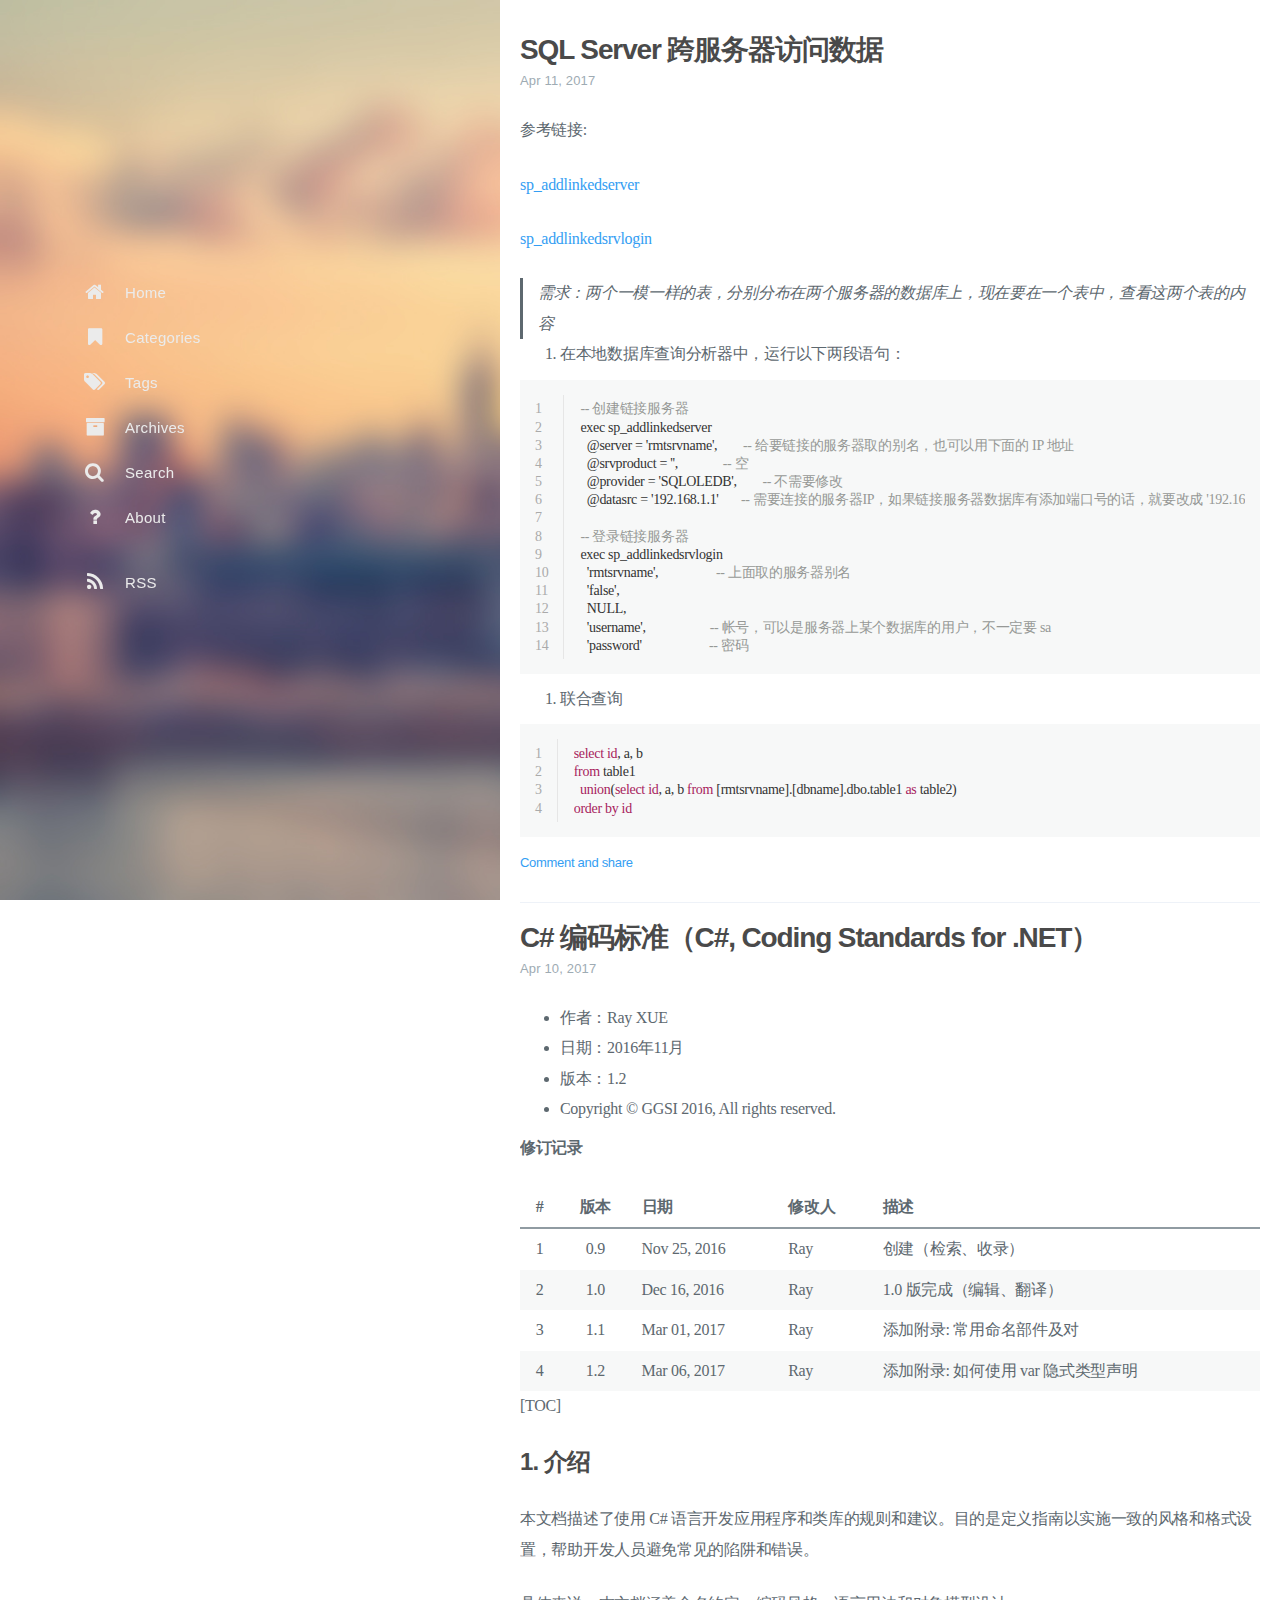
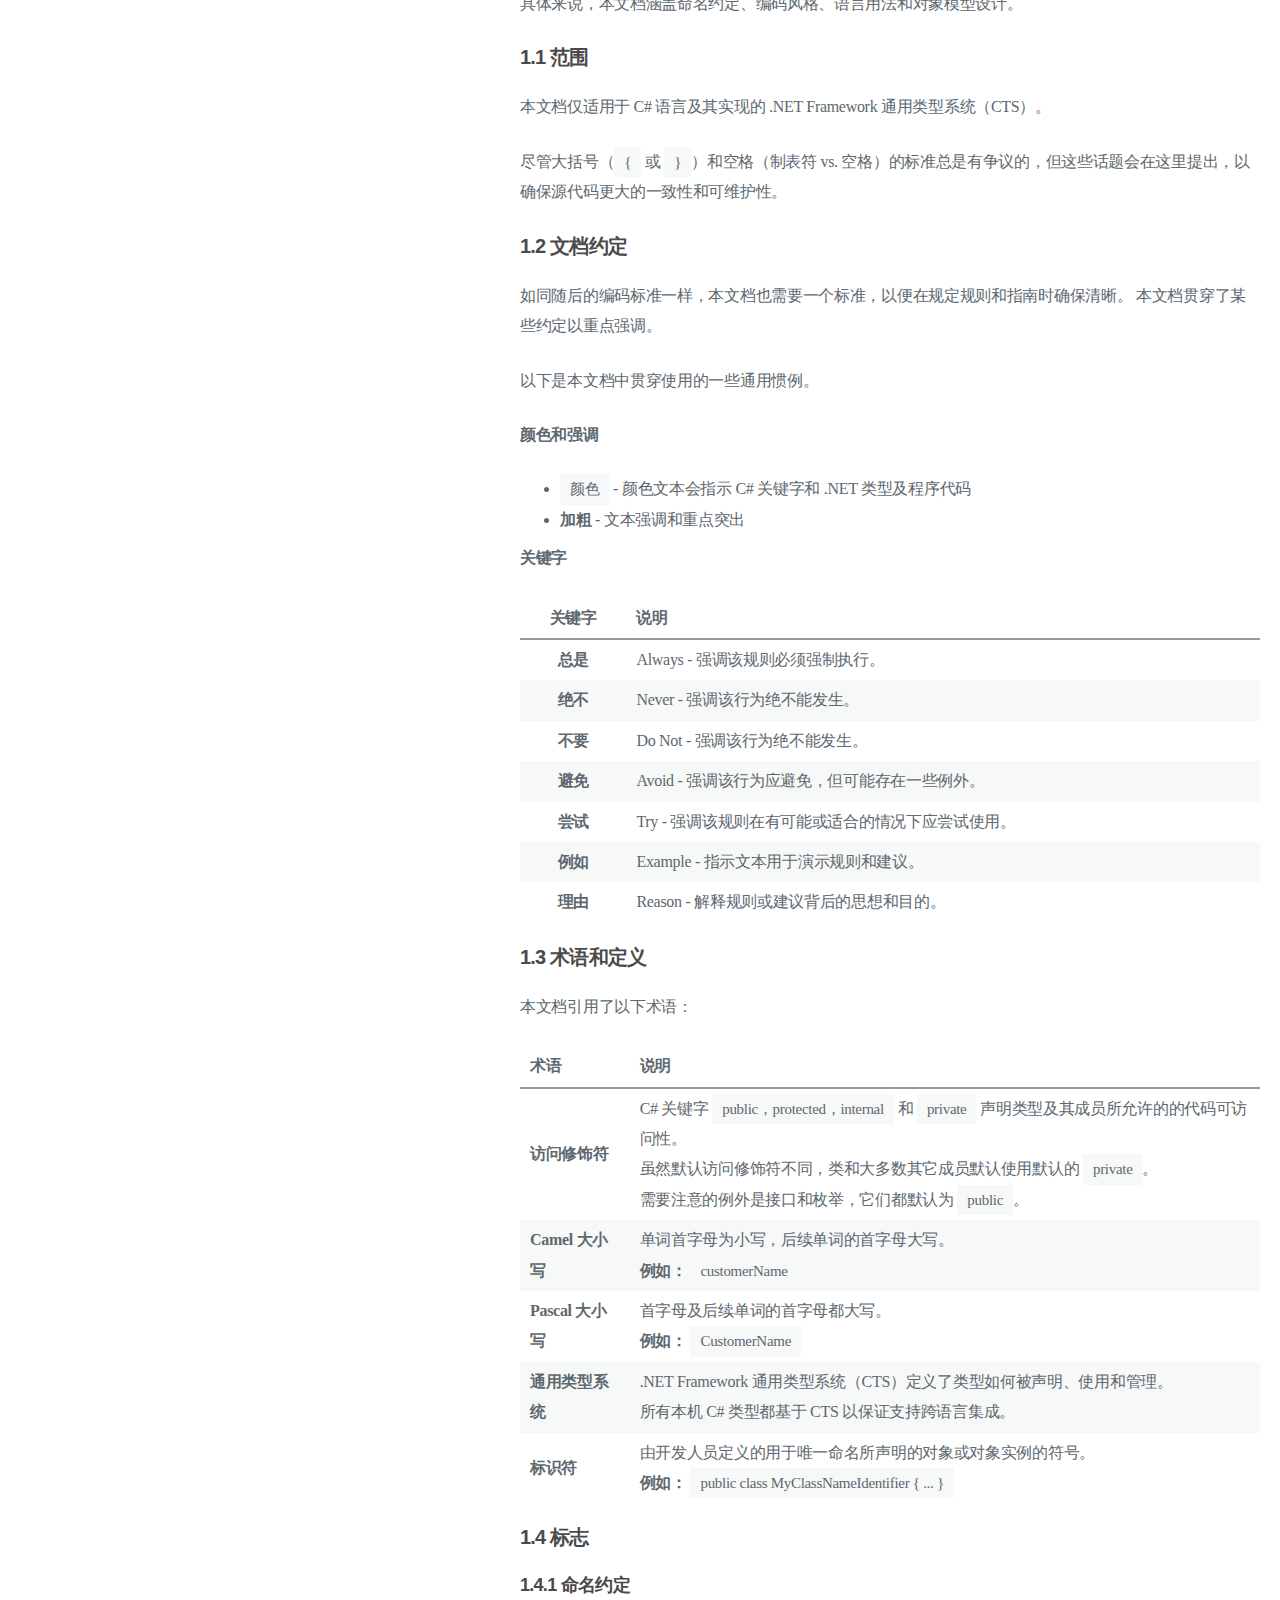
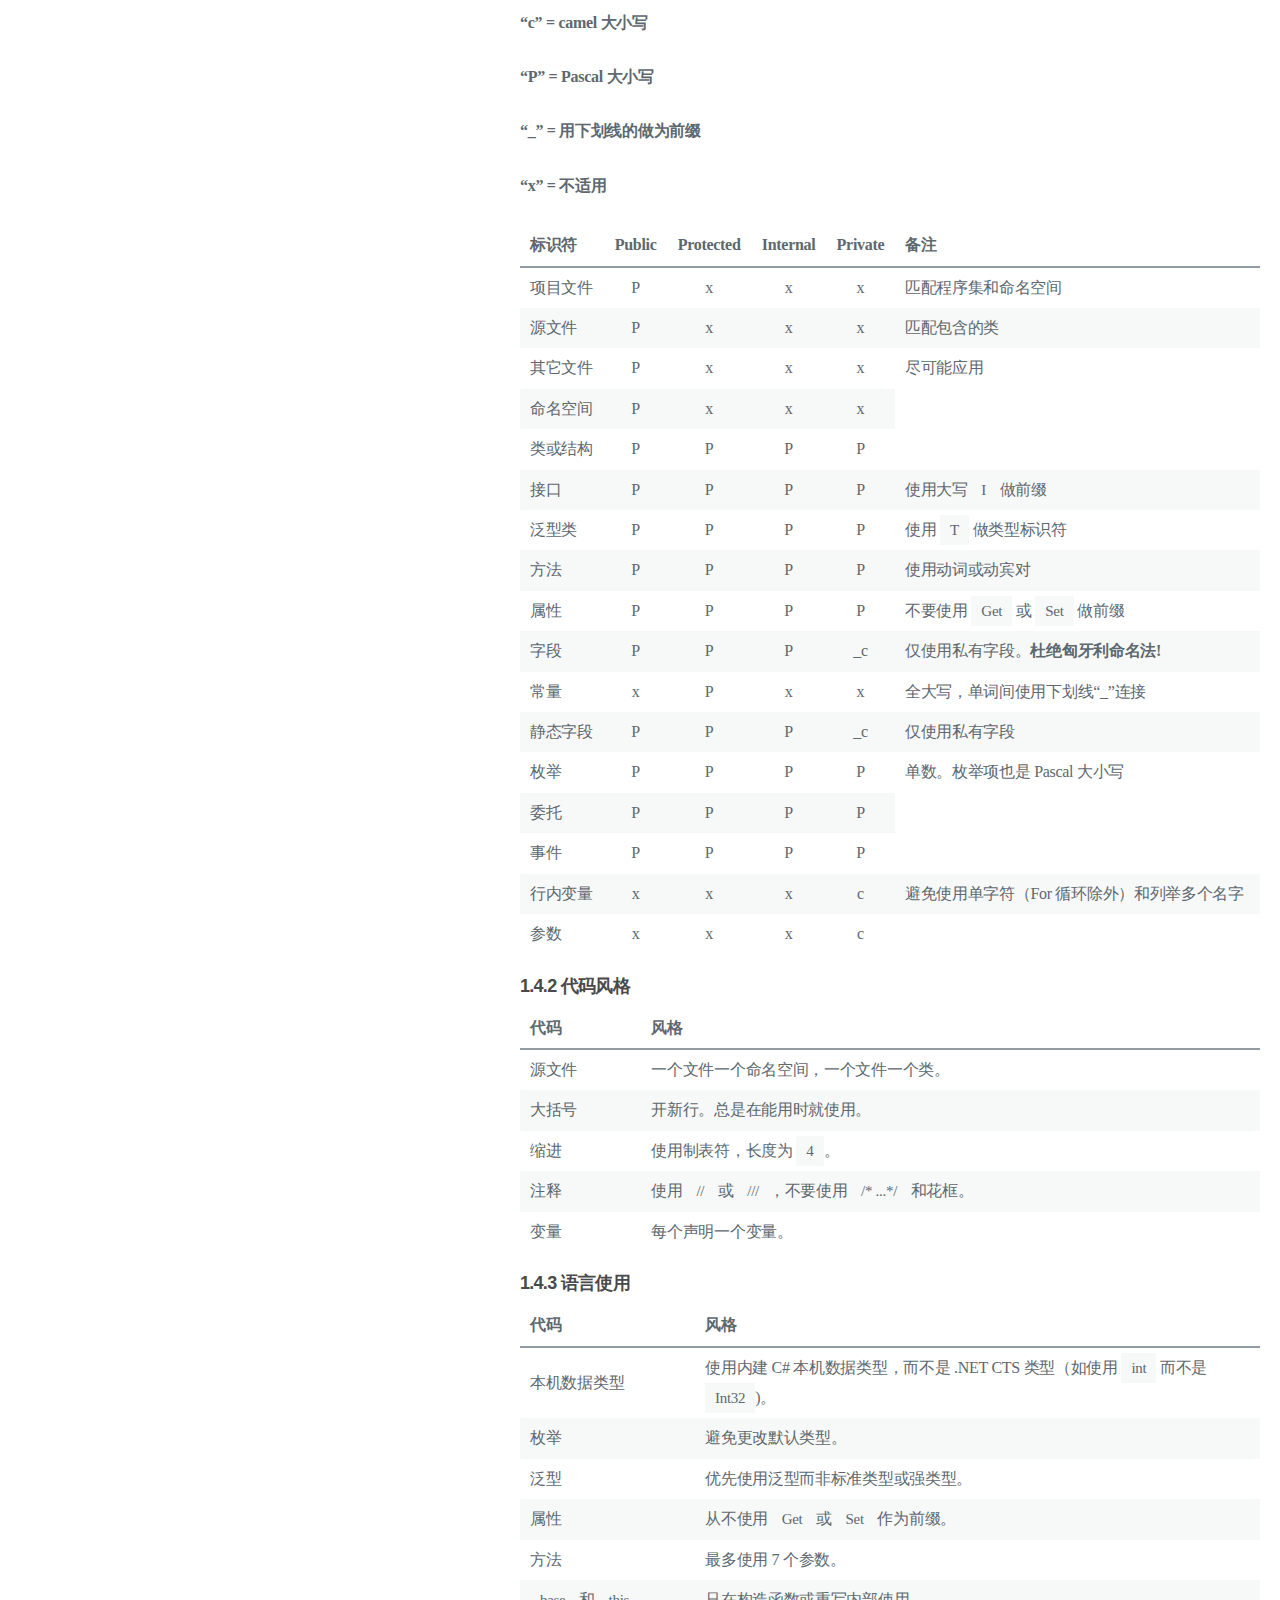
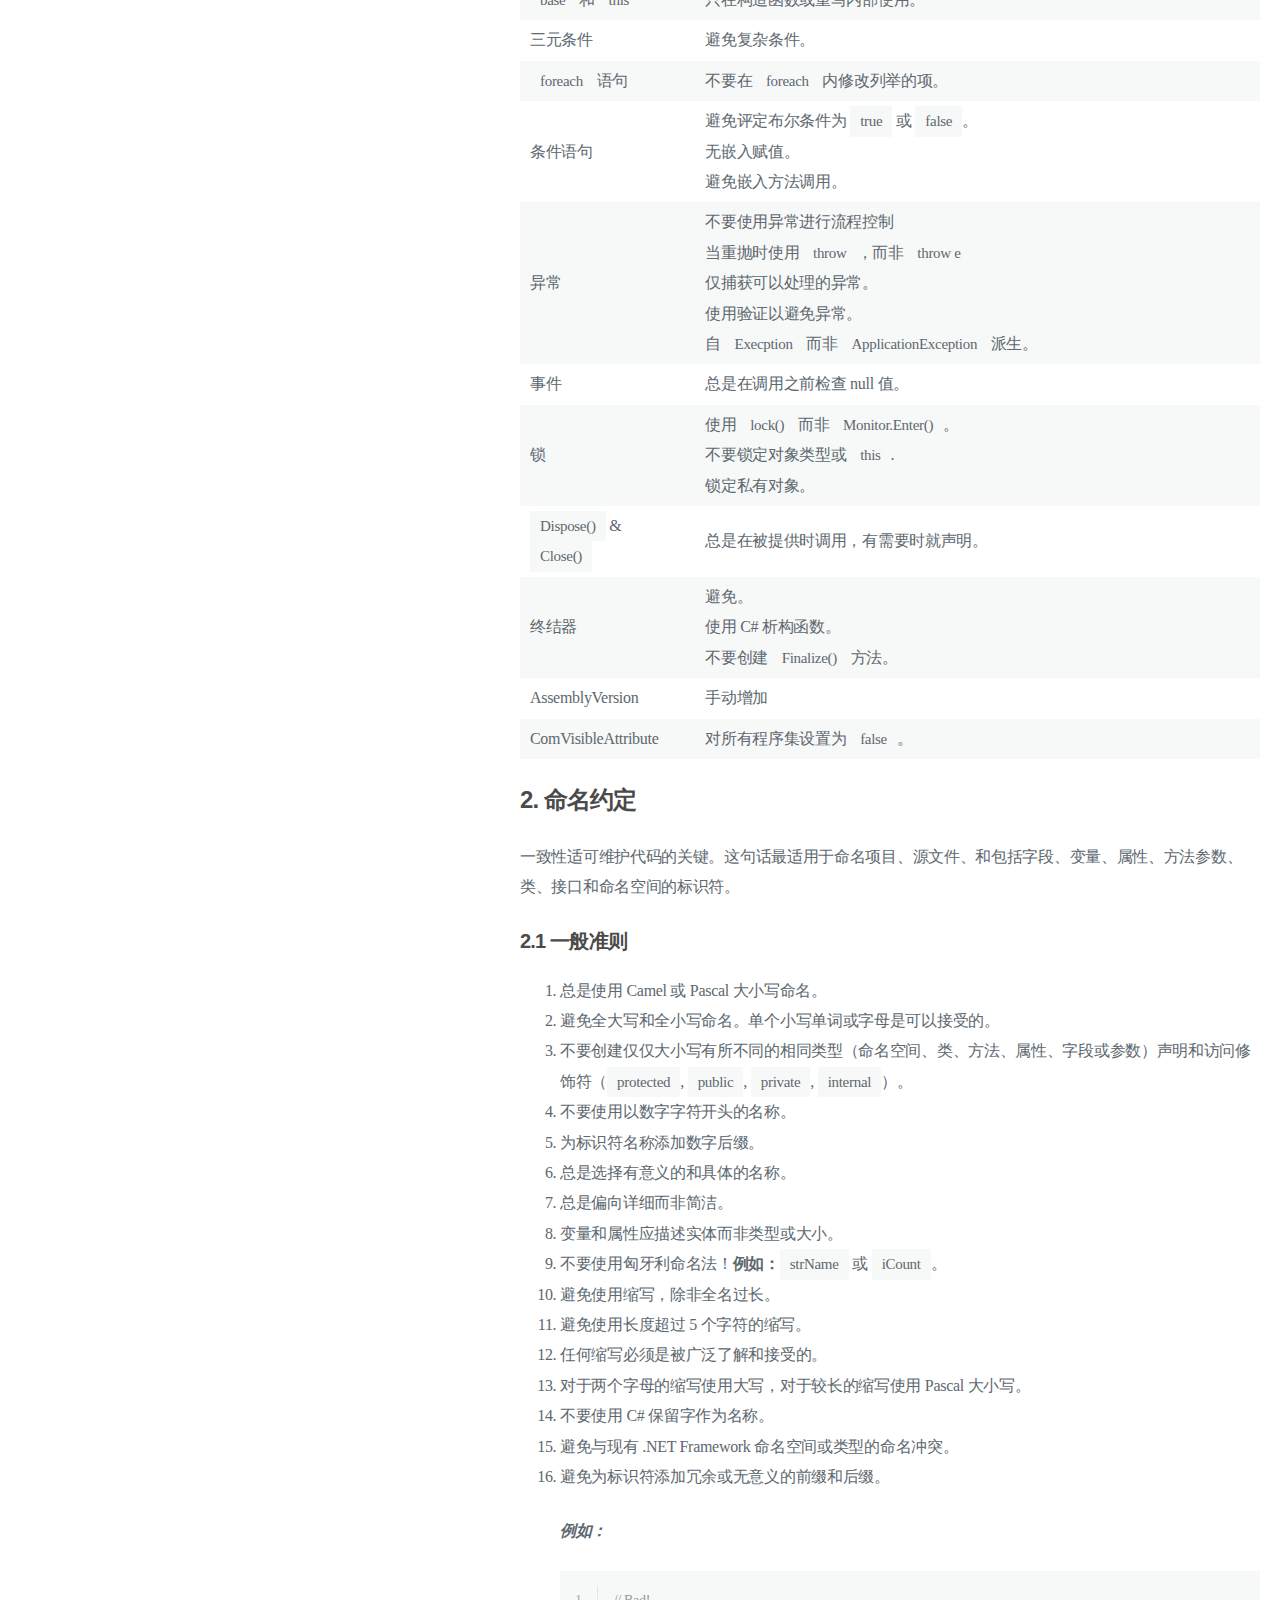
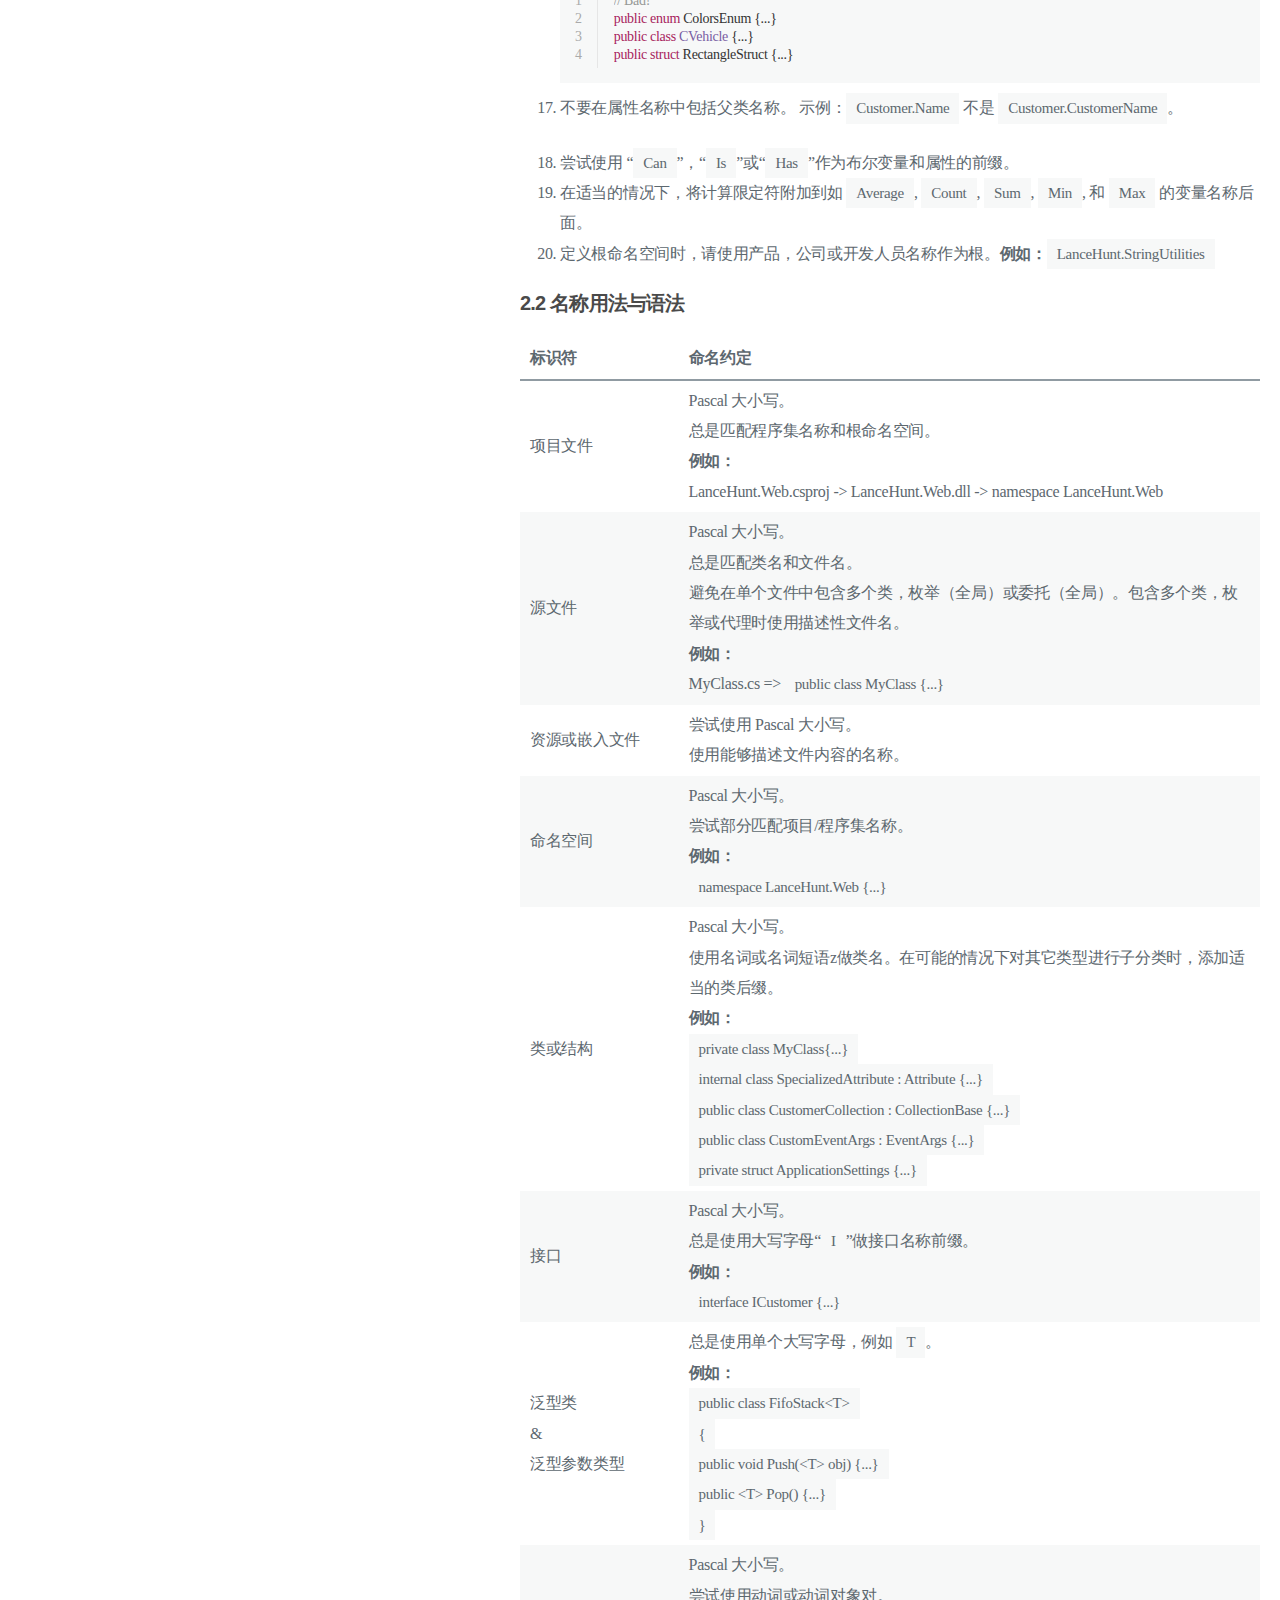
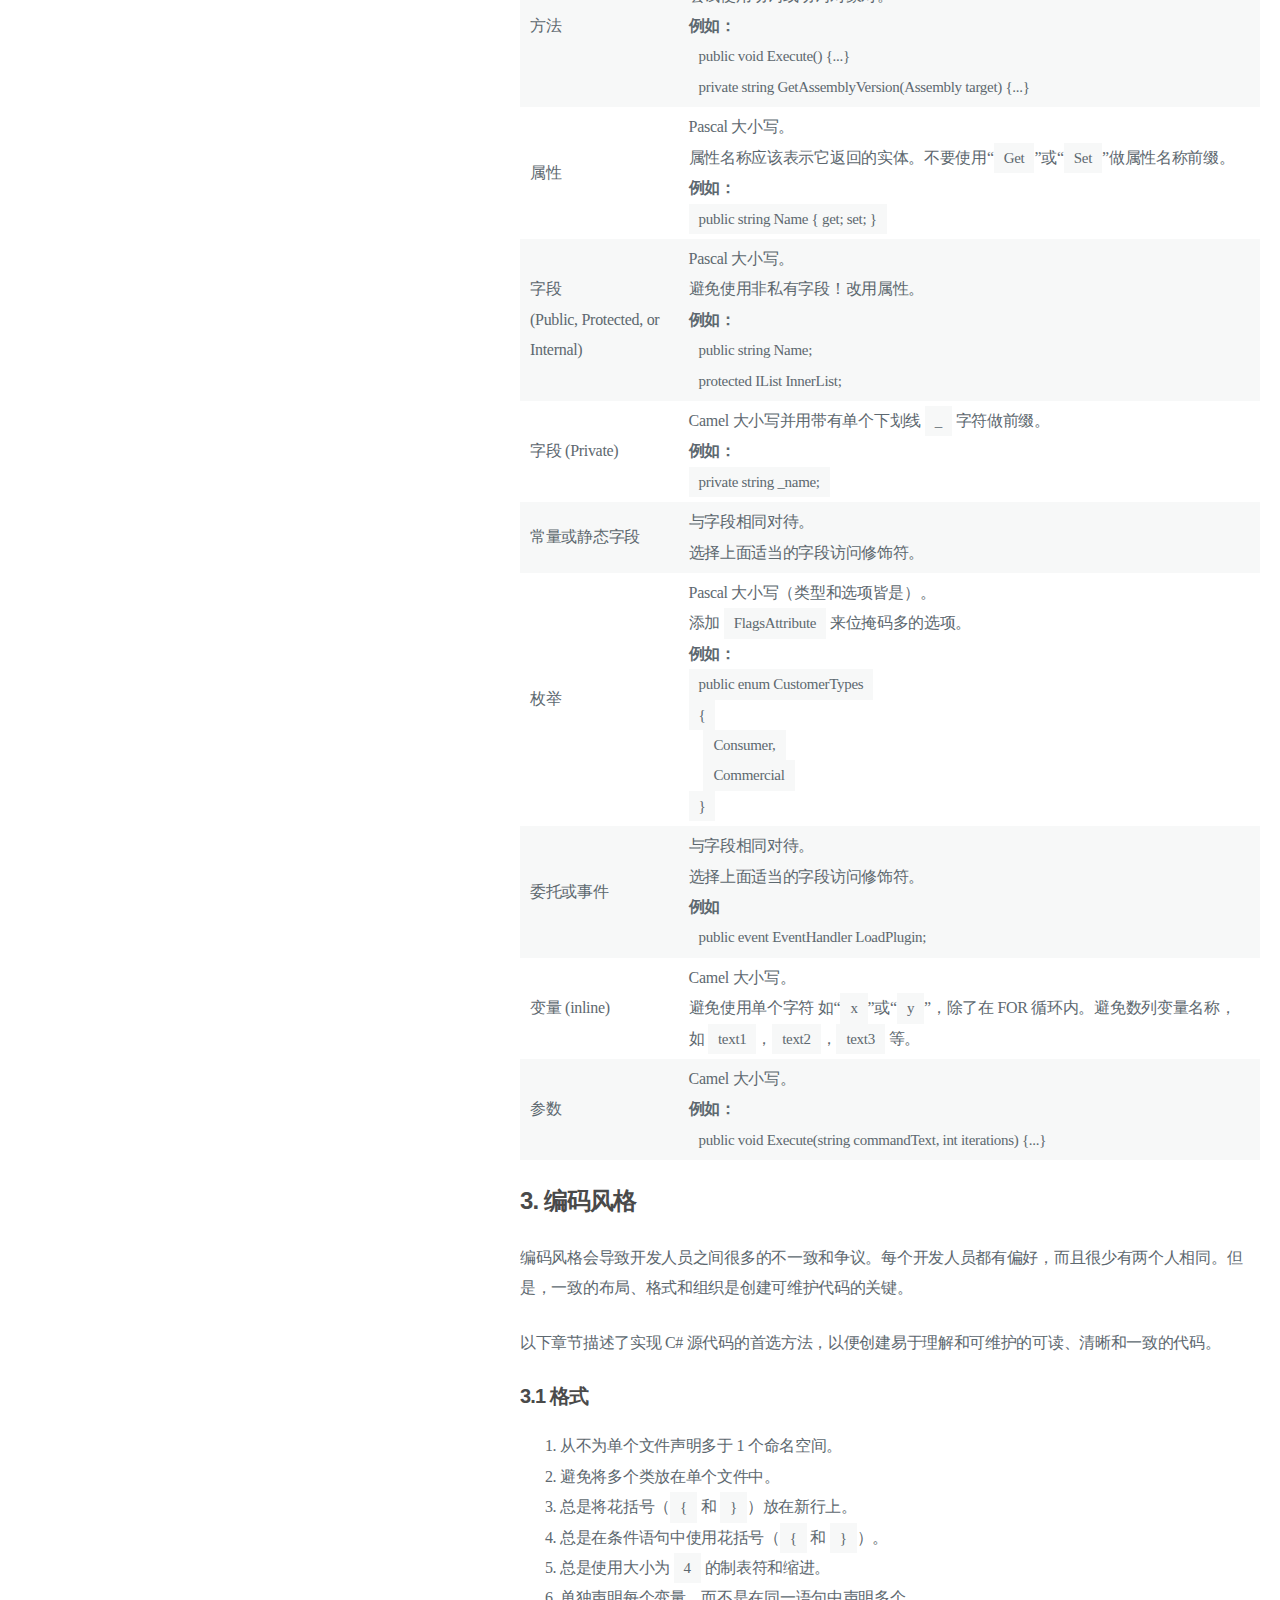
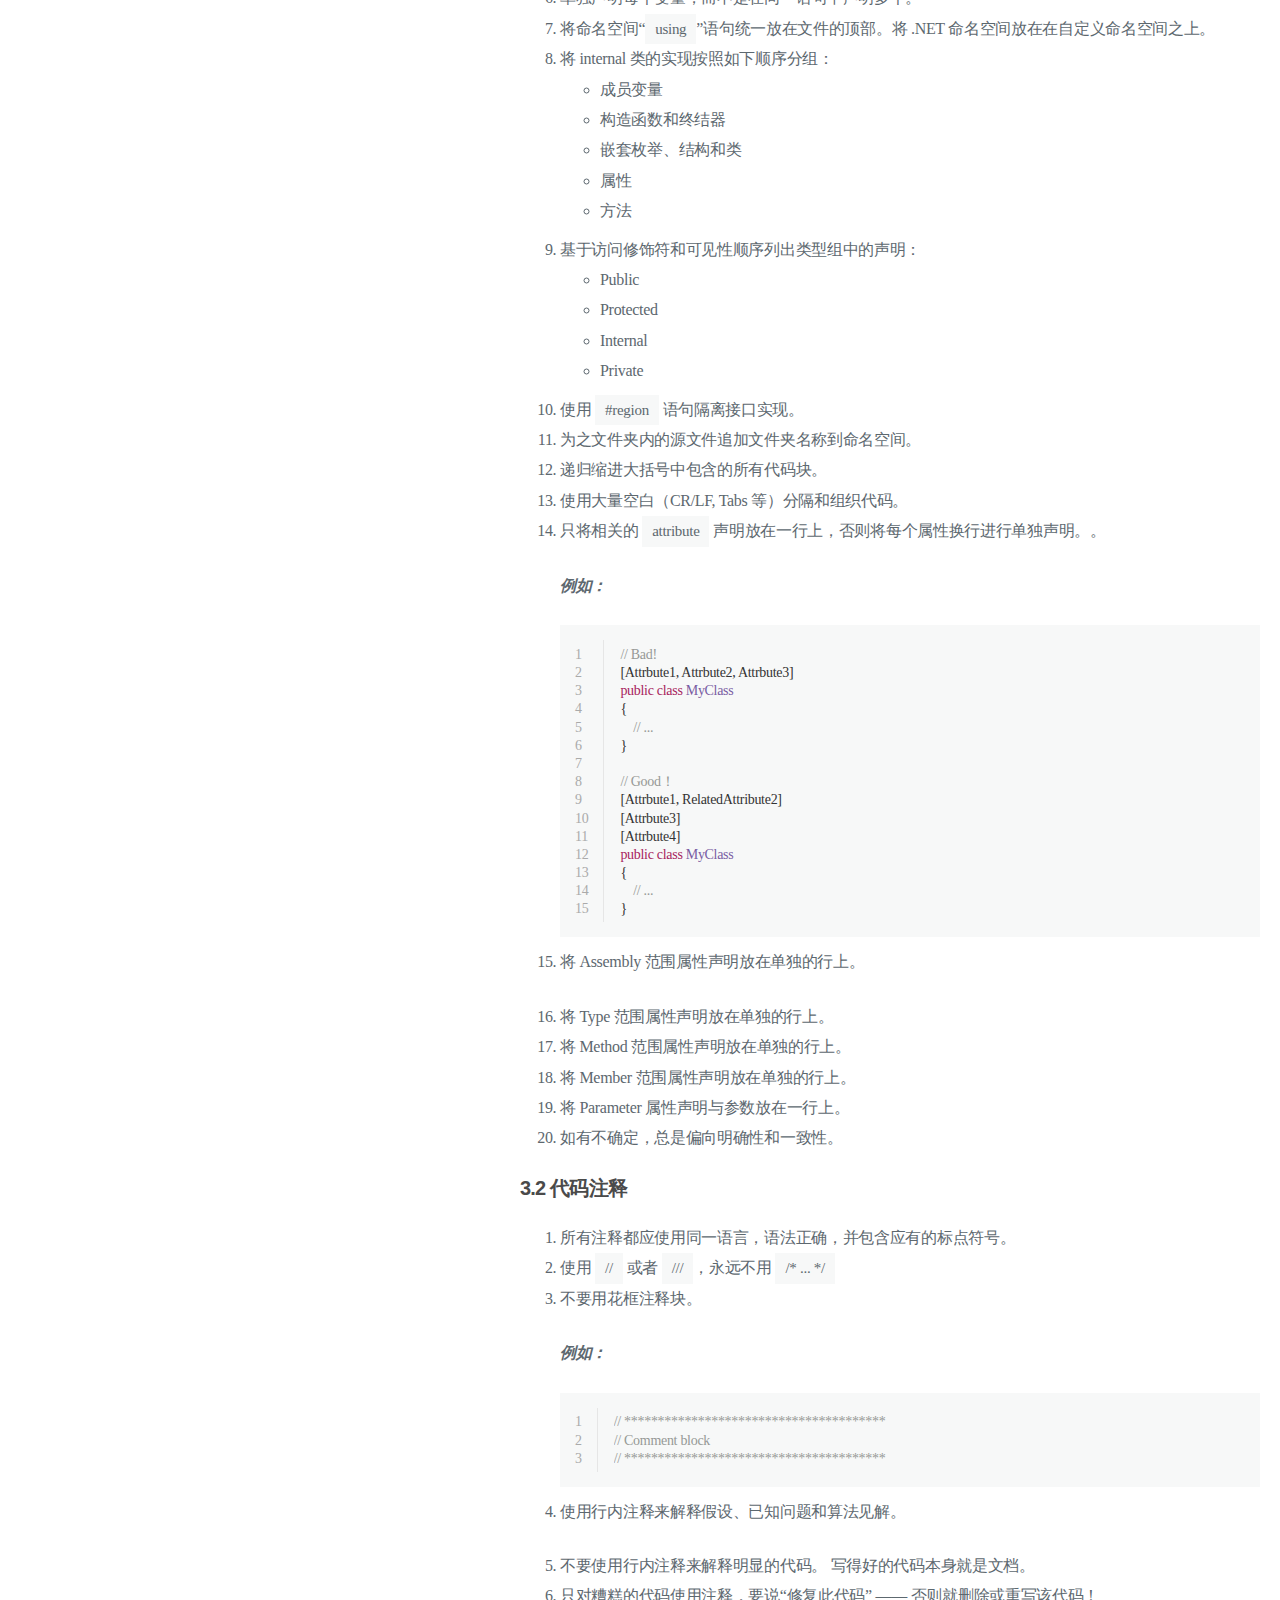
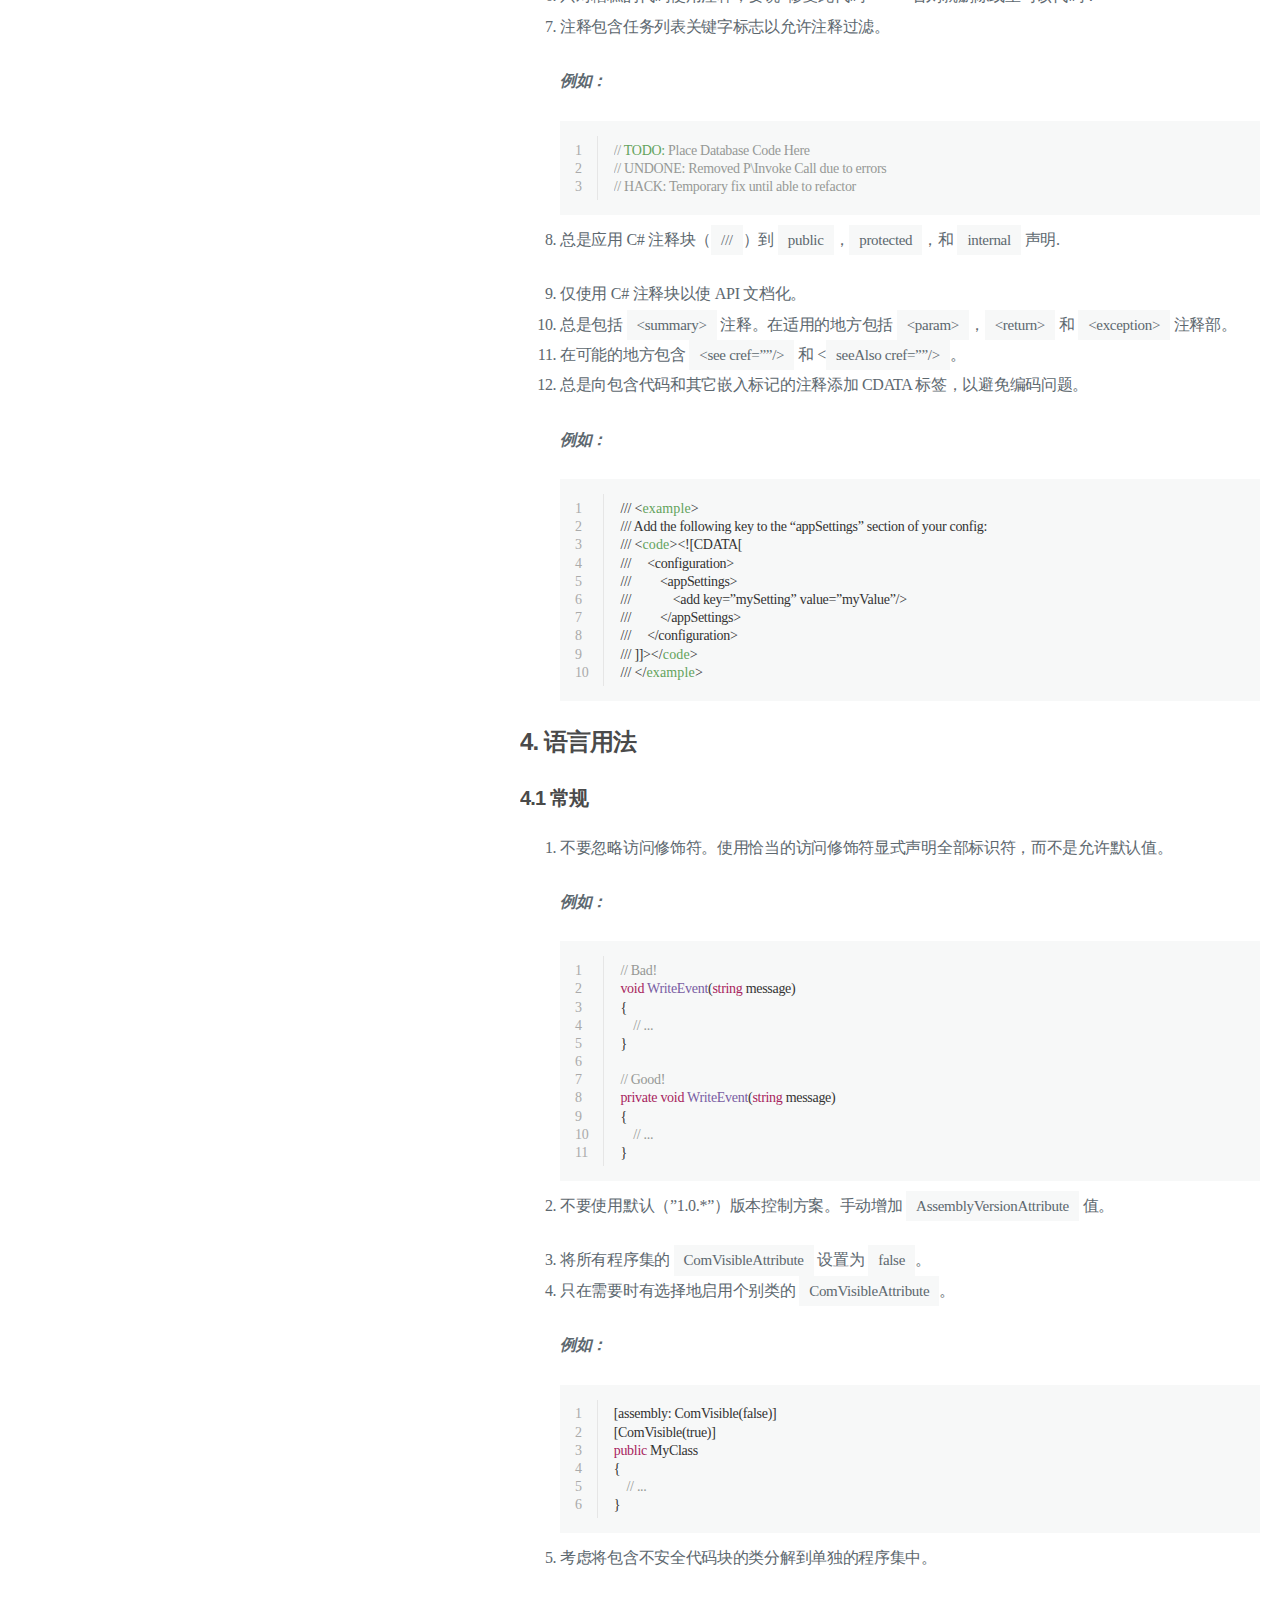
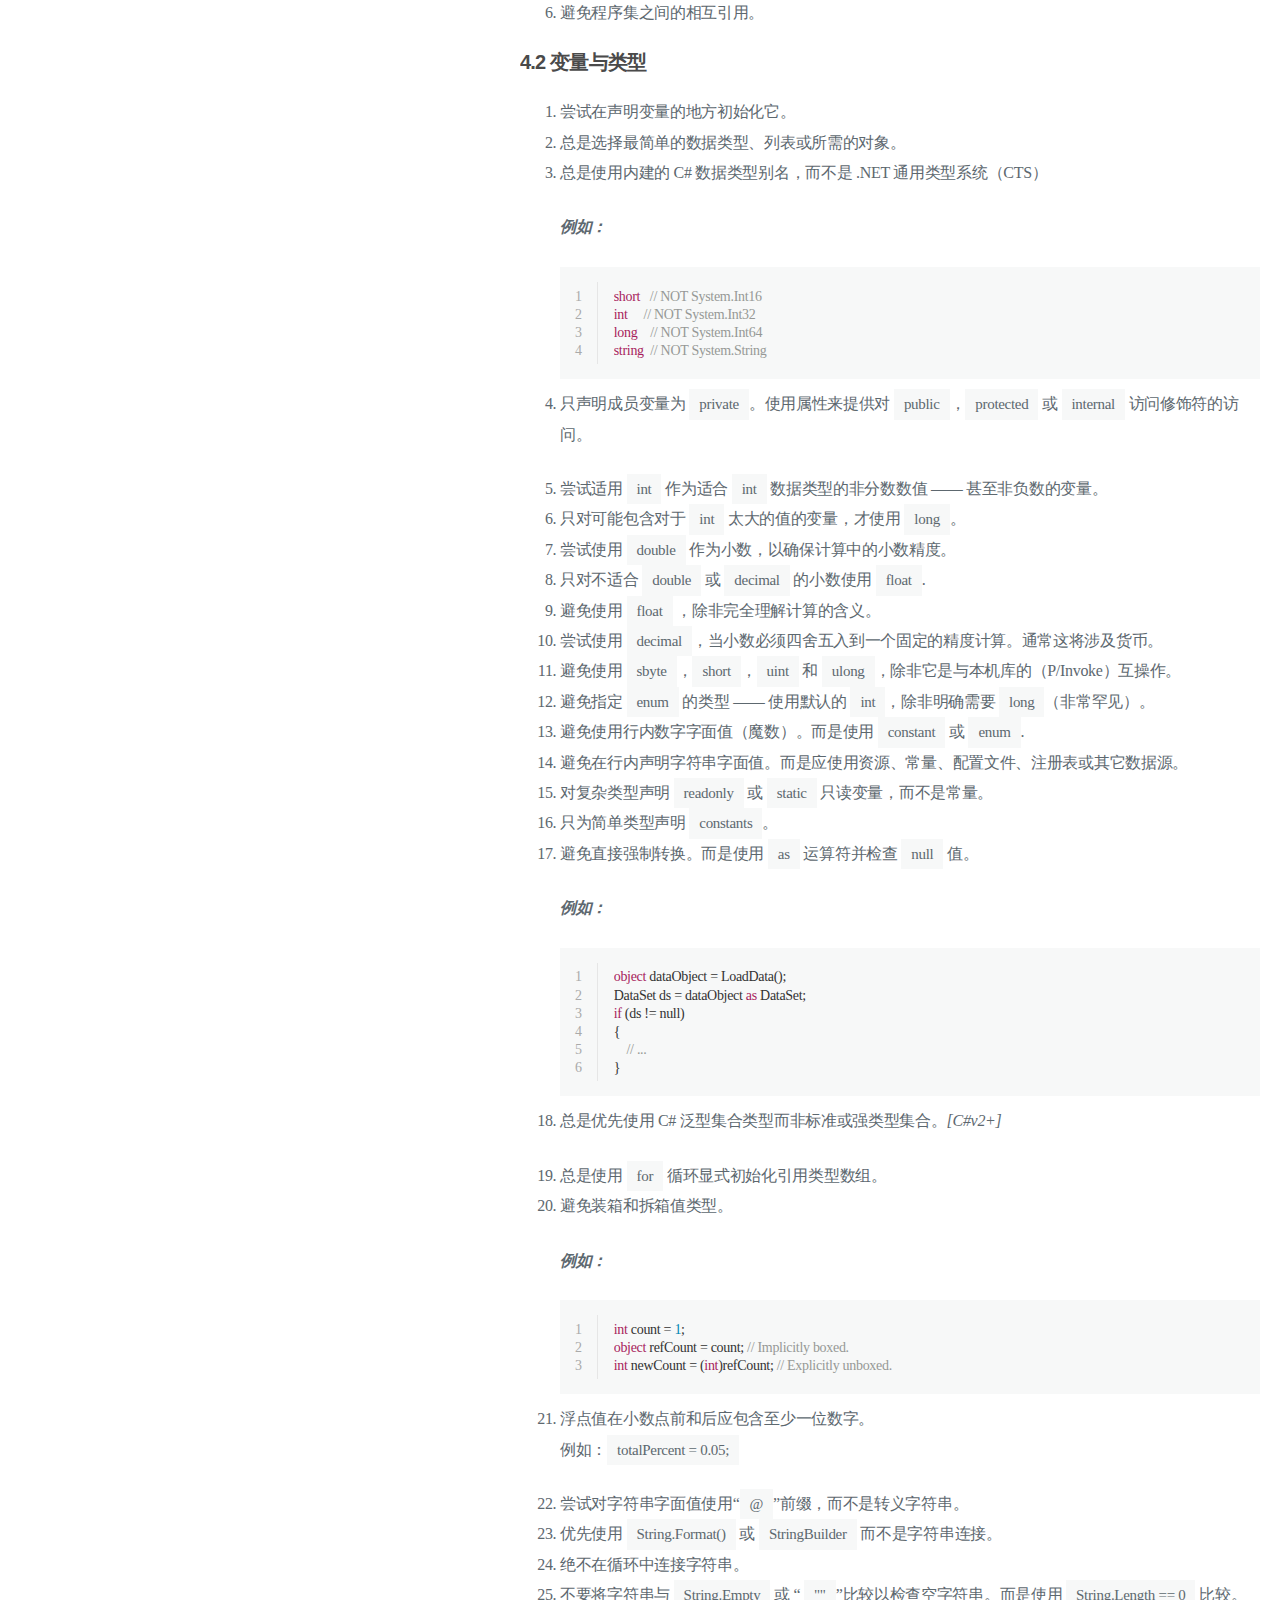
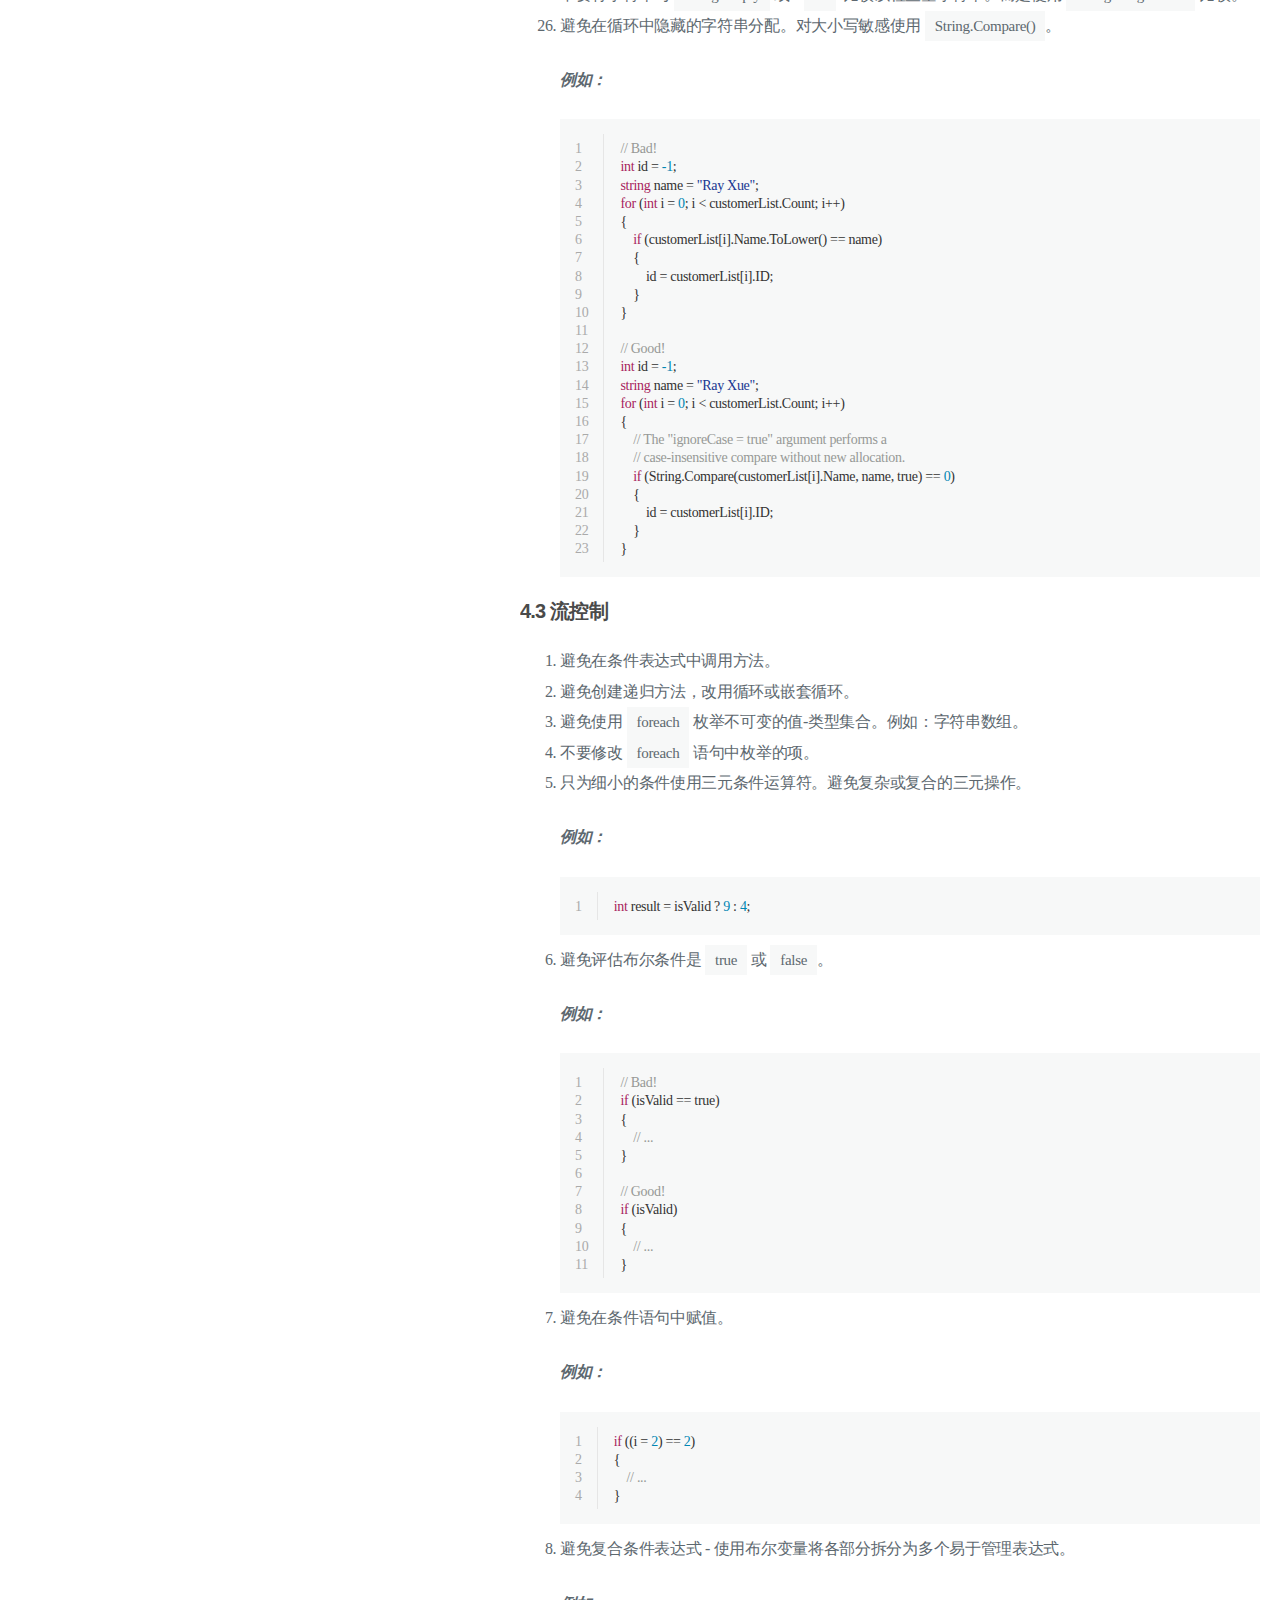
==== commit c7af4ade: "Site updated: 2017-04-11 13:09:02" ====
--- a/index.html
+++ b/index.html
@@ -1,93 +1,197 @@
+
 <!DOCTYPE html>
-<html>
+<html lang="en-US">
+    
 <head>
-  <meta charset="utf-8">
-  
-  <title>Ray&#39;s Blog</title>
-  <meta name="viewport" content="width=device-width, initial-scale=1, maximum-scale=1">
-  <meta property="og:type" content="website">
+    <meta charset="UTF-8">
+    <meta name="viewport" content="width=device-width, initial-scale=1">
+    <meta name="generator" content="Ray&#39;s Blog">
+    <title>Ray&#39;s Blog</title>
+    <meta name="author" content="Ray Xue">
+    
+    
+    
+    <meta property="og:type" content="blog">
 <meta property="og:title" content="Ray's Blog">
 <meta property="og:url" content="https://highflyer.github.io/index.html">
 <meta property="og:site_name" content="Ray's Blog">
 <meta name="twitter:card" content="summary">
 <meta name="twitter:title" content="Ray's Blog">
-  
-    <link rel="alternate" href="/atom.xml" title="Ray&#39;s Blog" type="application/atom+xml">
-  
-  
-    <link rel="icon" href="/favicon.png">
-  
-  
-    <link href="//fonts.googleapis.com/css?family=Source+Code+Pro" rel="stylesheet" type="text/css">
-  
-  <link rel="stylesheet" href="/css/style.css">
-  
-
+    
+    
+        
+    
+    
+    
+    
+    
+    <!--STYLES-->
+    <link rel="stylesheet" href="/assets/css/style-yrst5vo1nxaxbp2g3v9na2wg1lixlpr3ghbjdvskeixmu79deycecx3rh4bt.min.css">
+    <!--STYLES END-->
+    
+    
 </head>
 
-<body>
-  <div id="container">
-    <div id="wrap">
-      <header id="header">
-  <div id="banner"></div>
-  <div id="header-outer" class="outer">
-    <div id="header-title" class="inner">
-      <h1 id="logo-wrap">
-        <a href="/" id="logo">Ray&#39;s Blog</a>
-      </h1>
-      
-        <h2 id="subtitle-wrap">
-          <a href="/" id="subtitle">人生之旅是快乐的，但它只值得我们体验一次。</a>
-        </h2>
-      
+    <body>
+        <div id="blog">
+            <!-- Define author's picture -->
+
+
+    
+
+<header id="header" data-behavior="1">
+    <i id="btn-open-sidebar" class="fa fa-lg fa-bars"></i>
+    <div class="header-title">
+        <a class="header-title-link" href="/ ">Ray&#39;s Blog</a>
     </div>
-    <div id="header-inner" class="inner">
-      <nav id="main-nav">
-        <a id="main-nav-toggle" class="nav-icon"></a>
-        
-          <a class="main-nav-link" href="/">Home</a>
-        
-          <a class="main-nav-link" href="/archives">Archives</a>
-        
-      </nav>
-      <nav id="sub-nav">
-        
-          <a id="nav-rss-link" class="nav-icon" href="/atom.xml" title="Flux RSS"></a>
-        
-        <a id="nav-search-btn" class="nav-icon" title="Rechercher"></a>
-      </nav>
-      <div id="search-form-wrap">
-        <form action="//google.com/search" method="get" accept-charset="UTF-8" class="search-form"><input type="search" name="q" class="search-form-input" placeholder="Search"><button type="submit" class="search-form-submit">&#xF002;</button><input type="hidden" name="sitesearch" value="https://highflyer.github.io"></form>
-      </div>
+    
+        
+            <a  class="header-right-picture "
+                href="#about">
+        
+        
+        </a>
+    
+</header>
+
+            <!-- Define author's picture -->
+
+
+<nav id="sidebar" data-behavior="1">
+    <div class="sidebar-container">
+        
+        
+            <ul class="sidebar-buttons">
+            
+                <li class="sidebar-button">
+                    
+                        <a  class="sidebar-button-link "
+                             href="/ "
+                            
+                        >
+                    
+                        <i class="sidebar-button-icon fa fa-lg fa-home"></i>
+                        <span class="sidebar-button-desc">Home</span>
+                    </a>
+            </li>
+            
+                <li class="sidebar-button">
+                    
+                        <a  class="sidebar-button-link "
+                             href="/all-categories"
+                            
+                        >
+                    
+                        <i class="sidebar-button-icon fa fa-lg fa-bookmark"></i>
+                        <span class="sidebar-button-desc">Categories</span>
+                    </a>
+            </li>
+            
+                <li class="sidebar-button">
+                    
+                        <a  class="sidebar-button-link "
+                             href="/all-tags"
+                            
+                        >
+                    
+                        <i class="sidebar-button-icon fa fa-lg fa-tags"></i>
+                        <span class="sidebar-button-desc">Tags</span>
+                    </a>
+            </li>
+            
+                <li class="sidebar-button">
+                    
+                        <a  class="sidebar-button-link "
+                             href="/all-archives"
+                            
+                        >
+                    
+                        <i class="sidebar-button-icon fa fa-lg fa-archive"></i>
+                        <span class="sidebar-button-desc">Archives</span>
+                    </a>
+            </li>
+            
+                <li class="sidebar-button">
+                    
+                        <a  class="sidebar-button-link open-algolia-search"
+                             href="#search"
+                            
+                        >
+                    
+                        <i class="sidebar-button-icon fa fa-lg fa-search"></i>
+                        <span class="sidebar-button-desc">Search</span>
+                    </a>
+            </li>
+            
+                <li class="sidebar-button">
+                    
+                        <a  class="sidebar-button-link "
+                             href="#about"
+                            
+                        >
+                    
+                        <i class="sidebar-button-icon fa fa-lg fa-question"></i>
+                        <span class="sidebar-button-desc">About</span>
+                    </a>
+            </li>
+            
+        </ul>
+        
+            <ul class="sidebar-buttons">
+            
+        </ul>
+        
+            <ul class="sidebar-buttons">
+            
+                <li class="sidebar-button">
+                    
+                        <a  class="sidebar-button-link "
+                             href="/atom.xml"
+                            
+                        >
+                    
+                        <i class="sidebar-button-icon fa fa-lg fa-rss"></i>
+                        <span class="sidebar-button-desc">RSS</span>
+                    </a>
+            </li>
+            
+        </ul>
+        
     </div>
-  </div>
-</header>
-      <div class="outer">
-        <section id="main">
-  
-    <article id="post-sqlserver-linkedserver" class="article article-type-post" itemscope itemprop="blogPost">
-  <div class="article-meta">
-    <a href="/2017/04/11/sqlserver-linkedserver/" class="article-date">
-  <time datetime="2017-04-11T02:13:21.000Z" itemprop="datePublished">2017-04-11</time>
-</a>
-    
-  </div>
-  <div class="article-inner">
-    
-    
-      <header class="article-header">
-        
-  
-    <h1 itemprop="name">
-      <a class="article-title" href="/2017/04/11/sqlserver-linkedserver/">SQL Server 跨服务器访问数据</a>
-    </h1>
-  
-
-      </header>
-    
-    <div class="article-entry" itemprop="articleBody">
-      
-        <p>参考链接:</p>
+</nav>
+
+            
+            <div id="main" data-behavior="1"
+                 class="
+                        hasCoverMetaIn
+                        ">
+                <section class="postShorten-group main-content-wrap">
+    
+    
+    <article class="postShorten postShorten--thumbnailimg-bottom" itemscope itemType="http://schema.org/BlogPosting">
+        <div class="postShorten-wrap">
+            
+            <div class="postShorten-header">
+                <h1 class="postShorten-title" itemprop="headline">
+                    
+                        <a class="link-unstyled" href="/2017/04/11/sqlserver-linkedserver/">
+                            SQL Server 跨服务器访问数据
+                        </a>
+                    
+                </h1>
+                <div class="postShorten-meta">
+    <time itemprop="datePublished" datetime="2017-04-11T10:13:21+08:00">
+	
+		    Apr 11, 2017
+    	
+    </time>
+    
+</div>
+
+            </div>
+            
+                <div class="postShorten-content" itemprop="articleBody">
+                    <p>参考链接:</p>
 <p><a href="https://msdn.microsoft.com/zh-cn/library/ms190479.aspx" target="_blank" rel="external">sp_addlinkedserver</a></p>
 <p><a href="https://msdn.microsoft.com/zh-cn/library/ms189811.aspx" target="_blank" rel="external">sp_addlinkedsrvlogin</a></p>
 <blockquote>
@@ -102,44 +206,47 @@
 </ol>
 <figure class="highlight sql"><table><tr><td class="gutter"><pre><div class="line">1</div><div class="line">2</div><div class="line">3</div><div class="line">4</div></pre></td><td class="code"><pre><div class="line"><span class="keyword">select</span> <span class="keyword">id</span>, a, b</div><div class="line"><span class="keyword">from</span> table1</div><div class="line">  <span class="keyword">union</span>(<span class="keyword">select</span> <span class="keyword">id</span>, a, b <span class="keyword">from</span> [rmtsrvname].[dbname].dbo.table1 <span class="keyword">as</span> table2)</div><div class="line"><span class="keyword">order</span> <span class="keyword">by</span> <span class="keyword">id</span></div></pre></td></tr></table></figure>
 
-      
-    </div>
-    <footer class="article-footer">
-      <a data-url="https://highflyer.github.io/2017/04/11/sqlserver-linkedserver/" data-id="cj1d36m0t00026yycf6svct15" class="article-share-link">Partager</a>
-      
-      
-  <ul class="article-tag-list"><li class="article-tag-list-item"><a class="article-tag-list-link" href="/tags/SQL-Server/">SQL Server</a></li></ul>
-
-    </footer>
-  </div>
-  
-</article>
-
-
-  
-    <article id="post-C-Coding-Standards" class="article article-type-post" itemscope itemprop="blogPost">
-  <div class="article-meta">
-    <a href="/2017/04/10/C-Coding-Standards/" class="article-date">
-  <time datetime="2017-04-10T06:19:43.000Z" itemprop="datePublished">2017-04-10</time>
-</a>
-    
-  </div>
-  <div class="article-inner">
-    
-    
-      <header class="article-header">
-        
-  
-    <h1 itemprop="name">
-      <a class="article-title" href="/2017/04/10/C-Coding-Standards/">C# 编码标准（C#, Coding Standards for .NET）</a>
-    </h1>
-  
-
-      </header>
-    
-    <div class="article-entry" itemprop="articleBody">
-      
-        <ul>
+                    
+                        
+                    
+                    
+                        <p>
+                            <a href="/2017/04/11/sqlserver-linkedserver/#post-footer" class="postShorten-excerpt_link link">
+                                Comment and share
+                            </a>
+                        </p>
+                    
+                </div>
+            
+        </div>
+        
+    </article>
+    
+    
+    <article class="postShorten postShorten--thumbnailimg-bottom" itemscope itemType="http://schema.org/BlogPosting">
+        <div class="postShorten-wrap">
+            
+            <div class="postShorten-header">
+                <h1 class="postShorten-title" itemprop="headline">
+                    
+                        <a class="link-unstyled" href="/2017/04/10/C-Coding-Standards/">
+                            C# 编码标准（C#, Coding Standards for .NET）
+                        </a>
+                    
+                </h1>
+                <div class="postShorten-meta">
+    <time itemprop="datePublished" datetime="2017-04-10T14:19:43+08:00">
+	
+		    Apr 10, 2017
+    	
+    </time>
+    
+</div>
+
+            </div>
+            
+                <div class="postShorten-content" itemprop="articleBody">
+                    <ul>
 <li>作者：Ray XUE</li>
 <li>日期：2016年11月</li>
 <li>版本：1.2</li>
@@ -975,42 +1082,47 @@
 <li>The Elements of C++ Style – Misfeldt, et. al.</li>
 </ul>
 
-      
-    </div>
-    <footer class="article-footer">
-      <a data-url="https://highflyer.github.io/2017/04/10/C-Coding-Standards/" data-id="cj1d36m0l00006yycvq7l2im3" class="article-share-link">Partager</a>
-      
-      
-    </footer>
-  </div>
-  
-</article>
-
-
-  
-    <article id="post-hello-world" class="article article-type-post" itemscope itemprop="blogPost">
-  <div class="article-meta">
-    <a href="/2017/04/10/hello-world/" class="article-date">
-  <time datetime="2017-04-10T06:09:34.000Z" itemprop="datePublished">2017-04-10</time>
-</a>
-    
-  </div>
-  <div class="article-inner">
-    
-    
-      <header class="article-header">
-        
-  
-    <h1 itemprop="name">
-      <a class="article-title" href="/2017/04/10/hello-world/">Hello World</a>
-    </h1>
-  
-
-      </header>
-    
-    <div class="article-entry" itemprop="articleBody">
-      
-        <p>Welcome to <a href="https://hexo.io/" target="_blank" rel="external">Hexo</a>! This is your very first post. Check <a href="https://hexo.io/docs/" target="_blank" rel="external">documentation</a> for more info. If you get any problems when using Hexo, you can find the answer in <a href="https://hexo.io/docs/troubleshooting.html" target="_blank" rel="external">troubleshooting</a> or you can ask me on <a href="https://github.com/hexojs/hexo/issues" target="_blank" rel="external">GitHub</a>.</p>
+                    
+                        
+                    
+                    
+                        <p>
+                            <a href="/2017/04/10/C-Coding-Standards/#post-footer" class="postShorten-excerpt_link link">
+                                Comment and share
+                            </a>
+                        </p>
+                    
+                </div>
+            
+        </div>
+        
+    </article>
+    
+    
+    <article class="postShorten postShorten--thumbnailimg-bottom" itemscope itemType="http://schema.org/BlogPosting">
+        <div class="postShorten-wrap">
+            
+            <div class="postShorten-header">
+                <h1 class="postShorten-title" itemprop="headline">
+                    
+                        <a class="link-unstyled" href="/2017/04/10/hello-world/">
+                            Hello World
+                        </a>
+                    
+                </h1>
+                <div class="postShorten-meta">
+    <time itemprop="datePublished" datetime="2017-04-10T14:09:34+08:00">
+	
+		    Apr 10, 2017
+    	
+    </time>
+    
+</div>
+
+            </div>
+            
+                <div class="postShorten-content" itemprop="articleBody">
+                    <p>Welcome to <a href="https://hexo.io/" target="_blank" rel="external">Hexo</a>! This is your very first post. Check <a href="https://hexo.io/docs/" target="_blank" rel="external">documentation</a> for more info. If you get any problems when using Hexo, you can find the answer in <a href="https://hexo.io/docs/troubleshooting.html" target="_blank" rel="external">troubleshooting</a> or you can ask me on <a href="https://github.com/hexojs/hexo/issues" target="_blank" rel="external">GitHub</a>.</p>
 <h2 id="Quick-Start"><a href="#Quick-Start" class="headerlink" title="Quick Start"></a>Quick Start</h2><h3 id="Create-a-new-post"><a href="#Create-a-new-post" class="headerlink" title="Create a new post"></a>Create a new post</h3><figure class="highlight bash"><table><tr><td class="gutter"><pre><div class="line">1</div></pre></td><td class="code"><pre><div class="line">$ hexo new <span class="string">"My New Post"</span></div></pre></td></tr></table></figure>
 <p>More info: <a href="https://hexo.io/docs/writing.html" target="_blank" rel="external">Writing</a></p>
 <h3 id="Run-server"><a href="#Run-server" class="headerlink" title="Run server"></a>Run server</h3><figure class="highlight bash"><table><tr><td class="gutter"><pre><div class="line">1</div></pre></td><td class="code"><pre><div class="line">$ hexo server</div></pre></td></tr></table></figure>
@@ -1020,110 +1132,163 @@
 <h3 id="Deploy-to-remote-sites"><a href="#Deploy-to-remote-sites" class="headerlink" title="Deploy to remote sites"></a>Deploy to remote sites</h3><figure class="highlight bash"><table><tr><td class="gutter"><pre><div class="line">1</div></pre></td><td class="code"><pre><div class="line">$ hexo deploy</div></pre></td></tr></table></figure>
 <p>More info: <a href="https://hexo.io/docs/deployment.html" target="_blank" rel="external">Deployment</a></p>
 
-      
+                    
+                        
+                    
+                    
+                        <p>
+                            <a href="/2017/04/10/hello-world/#post-footer" class="postShorten-excerpt_link link">
+                                Comment and share
+                            </a>
+                        </p>
+                    
+                </div>
+            
+        </div>
+        
+    </article>
+    
+    <div class="pagination-bar">
+    <ul class="pagination">
+        
+        
+        <li class="pagination-number">page 1 of 1</li>
+    </ul>
+</div>
+
+</section>
+
+
+                <footer id="footer" class="main-content-wrap">
+    <span class="copyrights">
+        Copyrights &copy; 2017 Ray Xue. All Rights Reserved.
+    </span>
+</footer>
+
+            </div>
+            
+        </div>
+        
+
+
+<div id="about">
+    <div id="about-card">
+        <div id="about-btn-close">
+            <i class="fa fa-remove"></i>
+        </div>
+        
+            <h4 id="about-card-name">Ray Xue</h4>
+        
+            <div id="about-card-bio"><p>author.bio</p>
+</div>
+        
+        
+            <div id="about-card-job">
+                <i class="fa fa-briefcase"></i>
+                <br/>
+                <p>author.job</p>
+
+            </div>
+        
+        
     </div>
-    <footer class="article-footer">
-      <a data-url="https://highflyer.github.io/2017/04/10/hello-world/" data-id="cj1d36m0q00016yyc0x73x8mh" class="article-share-link">Partager</a>
-      
-      
-    </footer>
-  </div>
-  
-</article>
-
-
-  
-
-</section>
-        
-          <aside id="sidebar">
-  
-    
-
-  
-    
-  <div class="widget-wrap">
-    <h3 class="widget-title">Mot-clés</h3>
-    <div class="widget">
-      <ul class="tag-list"><li class="tag-list-item"><a class="tag-list-link" href="/tags/SQL-Server/">SQL Server</a></li></ul>
+</div>
+
+        <div id="algolia-search-modal" class="modal-container">
+    <div class="modal">
+        <div class="modal-header">
+            <span class="close-button"><i class="fa fa-close"></i></span>
+            <a href="https://algolia.com" target="_blank" class="searchby-algolia text-color-light link-unstyled">
+                <span class="searchby-algolia-text text-color-light text-small">by</span>
+                <img class="searchby-algolia-logo" src="https://www.algolia.com/static_assets/images/press/downloads/algolia-light.svg">
+            </a>
+            <i class="search-icon fa fa-search"></i>
+            <form id="algolia-search-form">
+                <input type="text" id="algolia-search-input" name="search"
+                    class="form-control input--large search-input" placeholder="Search "
+                    autofocus="autofocus"/>
+            </form>
+        </div>
+        <div class="modal-body">
+            <div class="no-result text-color-light text-center">no post found</div>
+            <div class="results">
+                
+                <div class="media">
+                    
+                    <div class="media-body">
+                        <a class="link-unstyled" href="https://highflyer.github.io/2017/04/10/hello-world/">
+                            <h3 class="media-heading">Hello World</h3>
+                        </a>
+                        <span class="media-meta">
+                            <span class="media-date text-small">
+                                
+                                    Apr 10, 2017
+                                
+                            </span>
+                        </span>
+                        <div class="media-content hide-xs font-merryweather"></div>
+                    </div>
+                    <div style="clear:both;"></div>
+                    <hr>
+                </div>
+                
+                <div class="media">
+                    
+                    <div class="media-body">
+                        <a class="link-unstyled" href="https://highflyer.github.io/2017/04/10/C-Coding-Standards/">
+                            <h3 class="media-heading">C# 编码标准（C#, Coding Standards for .NET）</h3>
+                        </a>
+                        <span class="media-meta">
+                            <span class="media-date text-small">
+                                
+                                    Apr 10, 2017
+                                
+                            </span>
+                        </span>
+                        <div class="media-content hide-xs font-merryweather"></div>
+                    </div>
+                    <div style="clear:both;"></div>
+                    <hr>
+                </div>
+                
+                <div class="media">
+                    
+                    <div class="media-body">
+                        <a class="link-unstyled" href="https://highflyer.github.io/2017/04/11/sqlserver-linkedserver/">
+                            <h3 class="media-heading">SQL Server 跨服务器访问数据</h3>
+                        </a>
+                        <span class="media-meta">
+                            <span class="media-date text-small">
+                                
+                                    Apr 11, 2017
+                                
+                            </span>
+                        </span>
+                        <div class="media-content hide-xs font-merryweather"></div>
+                    </div>
+                    <div style="clear:both;"></div>
+                    <hr>
+                </div>
+                
+            </div>
+        </div>
+        <div class="modal-footer">
+            <p class="results-count text-medium"
+                data-message-zero="no post found"
+                data-message-one="1 post found"
+                data-message-other="{n} posts found">
+                3 posts found
+            </p>
+        </div>
     </div>
-  </div>
-
-
-  
-    
-  <div class="widget-wrap">
-    <h3 class="widget-title">Nuage de mot-clés</h3>
-    <div class="widget tagcloud">
-      <a href="/tags/SQL-Server/" style="font-size: 10px;">SQL Server</a>
-    </div>
-  </div>
-
-  
-    
-  <div class="widget-wrap">
-    <h3 class="widget-title">Archives</h3>
-    <div class="widget">
-      <ul class="archive-list"><li class="archive-list-item"><a class="archive-list-link" href="/archives/2017/04/">April 2017</a></li></ul>
-    </div>
-  </div>
-
-
-  
-    
-  <div class="widget-wrap">
-    <h3 class="widget-title">Articles récents</h3>
-    <div class="widget">
-      <ul>
-        
-          <li>
-            <a href="/2017/04/11/sqlserver-linkedserver/">SQL Server 跨服务器访问数据</a>
-          </li>
-        
-          <li>
-            <a href="/2017/04/10/C-Coding-Standards/">C# 编码标准（C#, Coding Standards for .NET）</a>
-          </li>
-        
-          <li>
-            <a href="/2017/04/10/hello-world/">Hello World</a>
-          </li>
-        
-      </ul>
-    </div>
-  </div>
-
-  
-</aside>
-        
-      </div>
-      <footer id="footer">
-  
-  <div class="outer">
-    <div id="footer-info" class="inner">
-      &copy; 2017 Ray Xue<br>
-      Propulsé by <a href="http://hexo.io/" target="_blank">Hexo</a>
-    </div>
-  </div>
-</footer>
-    </div>
-    <nav id="mobile-nav">
-  
-    <a href="/" class="mobile-nav-link">Home</a>
-  
-    <a href="/archives" class="mobile-nav-link">Archives</a>
-  
-</nav>
-    
-
-<script src="//ajax.googleapis.com/ajax/libs/jquery/2.0.3/jquery.min.js"></script>
-
-
-  <link rel="stylesheet" href="/fancybox/jquery.fancybox.css">
-  <script src="/fancybox/jquery.fancybox.pack.js"></script>
-
-
-<script src="/js/script.js"></script>
-
-  </div>
-</body>
-</html>+</div>
+        
+<div id="cover" style="background-image:url('/assets/images/cover.jpg');"></div>
+        <!--SCRIPTS-->
+<script src="/assets/js/script-rt08quwts7iav5x0cfd2ym0gb5qkd1lvrsmwrakxtkhefmaaes4ywkmnjnwf.min.js"></script>
+<!--SCRIPTS END-->
+
+
+
+    </body>
+</html>
--- a/assets/css/style-yrst5vo1nxaxbp2g3v9na2wg1lixlpr3ghbjdvskeixmu79deycecx3rh4bt.min.css
+++ b/assets/css/style-yrst5vo1nxaxbp2g3v9na2wg1lixlpr3ghbjdvskeixmu79deycecx3rh4bt.min.css
@@ -0,0 +1,4 @@
+@charset "UTF-8";/*!
+ *  Font Awesome 4.3.0 by @davegandy - http://fontawesome.io - @fontawesome
+ *  License - http://fontawesome.io/license (Font: SIL OFL 1.1, CSS: MIT License)
+ */.fa,.fa-stack{display:inline-block}.fancybox-nav,html{-webkit-tap-highlight-color:transparent}#header,.post-header-cover{-webkit-backface-visibility:hidden;-webkit-perspective:1000}@font-face{font-family:FontAwesome;src:url(../fonts/fontawesome-webfont.eot?v=4.3.0);src:url(../fonts/fontawesome-webfont.eot?#iefix&v=4.3.0) format('embedded-opentype'),url(../fonts/fontawesome-webfont.woff2?v=4.3.0) format('woff2'),url(../fonts/fontawesome-webfont.woff?v=4.3.0) format('woff'),url(../fonts/fontawesome-webfont.ttf?v=4.3.0) format('truetype'),url(../fonts/fontawesome-webfont.svg?v=4.3.0#fontawesomeregular) format('svg');font-weight:400;font-style:normal}.fa{font:normal normal normal 14px/1 FontAwesome;font-size:inherit;text-rendering:auto;-webkit-font-smoothing:antialiased;-moz-osx-font-smoothing:grayscale;transform:translate(0,0)}.fa-lg{font-size:1.33333333em;line-height:.75em;vertical-align:-15%}.fa-2x{font-size:2em}.fa-3x{font-size:3em}.fa-4x{font-size:4em}.fa-5x{font-size:5em}.fa-fw{width:1.28571429em;text-align:center}.fa-ul{padding-left:0;margin-left:2.14285714em;list-style-type:none}.fa-ul>li{position:relative}.fa-li{position:absolute;left:-2.14285714em;width:2.14285714em;top:.14285714em;text-align:center}.fa-li.fa-lg{left:-1.85714286em}.fa-border{padding:.2em .25em .15em;border:.08em solid #eee;border-radius:.1em}.pull-right{float:right}.pull-left{float:left}.fa.pull-left{margin-right:.3em}.fa.pull-right{margin-left:.3em}.fa-spin{-webkit-animation:fa-spin 2s infinite linear;animation:fa-spin 2s infinite linear}.fa-pulse{-webkit-animation:fa-spin 1s infinite steps(8);animation:fa-spin 1s infinite steps(8)}@-webkit-keyframes fa-spin{0%{-webkit-transform:rotate(0);transform:rotate(0)}100%{-webkit-transform:rotate(359deg);transform:rotate(359deg)}}@keyframes fa-spin{0%{-webkit-transform:rotate(0);transform:rotate(0)}100%{-webkit-transform:rotate(359deg);transform:rotate(359deg)}}.fa-rotate-90{filter:progid:DXImageTransform.Microsoft.BasicImage(rotation=1);-webkit-transform:rotate(90deg);-ms-transform:rotate(90deg);transform:rotate(90deg)}.fa-rotate-180{filter:progid:DXImageTransform.Microsoft.BasicImage(rotation=2);-webkit-transform:rotate(180deg);-ms-transform:rotate(180deg);transform:rotate(180deg)}.fa-rotate-270{filter:progid:DXImageTransform.Microsoft.BasicImage(rotation=3);-webkit-transform:rotate(270deg);-ms-transform:rotate(270deg);transform:rotate(270deg)}.fa-flip-horizontal{filter:progid:DXImageTransform.Microsoft.BasicImage(rotation=0, mirror=1);-webkit-transform:scale(-1,1);-ms-transform:scale(-1,1);transform:scale(-1,1)}.fa-flip-vertical{filter:progid:DXImageTransform.Microsoft.BasicImage(rotation=2, mirror=1);-webkit-transform:scale(1,-1);-ms-transform:scale(1,-1);transform:scale(1,-1)}:root .fa-flip-horizontal,:root .fa-flip-vertical,:root .fa-rotate-180,:root .fa-rotate-270,:root .fa-rotate-90{filter:none}.fa-stack{position:relative;width:2em;height:2em;line-height:2em;vertical-align:middle}.fa-stack-1x,.fa-stack-2x{position:absolute;left:0;width:100%;text-align:center}.fa-stack-1x{line-height:inherit}.fa-stack-2x{font-size:2em}.fa-inverse{color:#fff}.fa-glass:before{content:"\f000"}.fa-music:before{content:"\f001"}.fa-search:before{content:"\f002"}.fa-envelope-o:before{content:"\f003"}.fa-heart:before{content:"\f004"}.fa-star:before{content:"\f005"}.fa-star-o:before{content:"\f006"}.fa-user:before{content:"\f007"}.fa-film:before{content:"\f008"}.fa-th-large:before{content:"\f009"}.fa-th:before{content:"\f00a"}.fa-th-list:before{content:"\f00b"}.fa-check:before{content:"\f00c"}.fa-close:before,.fa-remove:before,.fa-times:before{content:"\f00d"}.fa-search-plus:before{content:"\f00e"}.fa-search-minus:before{content:"\f010"}.fa-power-off:before{content:"\f011"}.fa-signal:before{content:"\f012"}.fa-cog:before,.fa-gear:before{content:"\f013"}.fa-trash-o:before{content:"\f014"}.fa-home:before{content:"\f015"}.fa-file-o:before{content:"\f016"}.fa-clock-o:before{content:"\f017"}.fa-road:before{content:"\f018"}.fa-download:before{content:"\f019"}.fa-arrow-circle-o-down:before{content:"\f01a"}.fa-arrow-circle-o-up:before{content:"\f01b"}.fa-inbox:before{content:"\f01c"}.fa-play-circle-o:before{content:"\f01d"}.fa-repeat:before,.fa-rotate-right:before{content:"\f01e"}.fa-refresh:before{content:"\f021"}.fa-list-alt:before{content:"\f022"}.fa-lock:before{content:"\f023"}.fa-flag:before{content:"\f024"}.fa-headphones:before{content:"\f025"}.fa-volume-off:before{content:"\f026"}.fa-volume-down:before{content:"\f027"}.fa-volume-up:before{content:"\f028"}.fa-qrcode:before{content:"\f029"}.fa-barcode:before{content:"\f02a"}.fa-tag:before{content:"\f02b"}.fa-tags:before{content:"\f02c"}.fa-book:before{content:"\f02d"}.fa-bookmark:before{content:"\f02e"}.fa-print:before{content:"\f02f"}.fa-camera:before{content:"\f030"}.fa-font:before{content:"\f031"}.fa-bold:before{content:"\f032"}.fa-italic:before{content:"\f033"}.fa-text-height:before{content:"\f034"}.fa-text-width:before{content:"\f035"}.fa-align-left:before{content:"\f036"}.fa-align-center:before{content:"\f037"}.fa-align-right:before{content:"\f038"}.fa-align-justify:before{content:"\f039"}.fa-list:before{content:"\f03a"}.fa-dedent:before,.fa-outdent:before{content:"\f03b"}.fa-indent:before{content:"\f03c"}.fa-video-camera:before{content:"\f03d"}.fa-image:before,.fa-photo:before,.fa-picture-o:before{content:"\f03e"}.fa-pencil:before{content:"\f040"}.fa-map-marker:before{content:"\f041"}.fa-adjust:before{content:"\f042"}.fa-tint:before{content:"\f043"}.fa-edit:before,.fa-pencil-square-o:before{content:"\f044"}.fa-share-square-o:before{content:"\f045"}.fa-check-square-o:before{content:"\f046"}.fa-arrows:before{content:"\f047"}.fa-step-backward:before{content:"\f048"}.fa-fast-backward:before{content:"\f049"}.fa-backward:before{content:"\f04a"}.fa-play:before{content:"\f04b"}.fa-pause:before{content:"\f04c"}.fa-stop:before{content:"\f04d"}.fa-forward:before{content:"\f04e"}.fa-fast-forward:before{content:"\f050"}.fa-step-forward:before{content:"\f051"}.fa-eject:before{content:"\f052"}.fa-chevron-left:before{content:"\f053"}.fa-chevron-right:before{content:"\f054"}.fa-plus-circle:before{content:"\f055"}.fa-minus-circle:before{content:"\f056"}.fa-times-circle:before{content:"\f057"}.fa-check-circle:before{content:"\f058"}.fa-question-circle:before{content:"\f059"}.fa-info-circle:before{content:"\f05a"}.fa-crosshairs:before{content:"\f05b"}.fa-times-circle-o:before{content:"\f05c"}.fa-check-circle-o:before{content:"\f05d"}.fa-ban:before{content:"\f05e"}.fa-arrow-left:before{content:"\f060"}.fa-arrow-right:before{content:"\f061"}.fa-arrow-up:before{content:"\f062"}.fa-arrow-down:before{content:"\f063"}.fa-mail-forward:before,.fa-share:before{content:"\f064"}.fa-expand:before{content:"\f065"}.fa-compress:before{content:"\f066"}.fa-plus:before{content:"\f067"}.fa-minus:before{content:"\f068"}.fa-asterisk:before{content:"\f069"}.fa-exclamation-circle:before{content:"\f06a"}.fa-gift:before{content:"\f06b"}.fa-leaf:before{content:"\f06c"}.fa-fire:before{content:"\f06d"}.fa-eye:before{content:"\f06e"}.fa-eye-slash:before{content:"\f070"}.fa-exclamation-triangle:before,.fa-warning:before{content:"\f071"}.fa-plane:before{content:"\f072"}.fa-calendar:before{content:"\f073"}.fa-random:before{content:"\f074"}.fa-comment:before{content:"\f075"}.fa-magnet:before{content:"\f076"}.fa-chevron-up:before{content:"\f077"}.fa-chevron-down:before{content:"\f078"}.fa-retweet:before{content:"\f079"}.fa-shopping-cart:before{content:"\f07a"}.fa-folder:before{content:"\f07b"}.fa-folder-open:before{content:"\f07c"}.fa-arrows-v:before{content:"\f07d"}.fa-arrows-h:before{content:"\f07e"}.fa-bar-chart-o:before,.fa-bar-chart:before{content:"\f080"}.fa-twitter-square:before{content:"\f081"}.fa-facebook-square:before{content:"\f082"}.fa-camera-retro:before{content:"\f083"}.fa-key:before{content:"\f084"}.fa-cogs:before,.fa-gears:before{content:"\f085"}.fa-comments:before{content:"\f086"}.fa-thumbs-o-up:before{content:"\f087"}.fa-thumbs-o-down:before{content:"\f088"}.fa-star-half:before{content:"\f089"}.fa-heart-o:before{content:"\f08a"}.fa-sign-out:before{content:"\f08b"}.fa-linkedin-square:before{content:"\f08c"}.fa-thumb-tack:before{content:"\f08d"}.fa-external-link:before{content:"\f08e"}.fa-sign-in:before{content:"\f090"}.fa-trophy:before{content:"\f091"}.fa-github-square:before{content:"\f092"}.fa-upload:before{content:"\f093"}.fa-lemon-o:before{content:"\f094"}.fa-phone:before{content:"\f095"}.fa-square-o:before{content:"\f096"}.fa-bookmark-o:before{content:"\f097"}.fa-phone-square:before{content:"\f098"}.fa-twitter:before{content:"\f099"}.fa-facebook-f:before,.fa-facebook:before{content:"\f09a"}.fa-github:before{content:"\f09b"}.fa-unlock:before{content:"\f09c"}.fa-credit-card:before{content:"\f09d"}.fa-rss:before{content:"\f09e"}.fa-hdd-o:before{content:"\f0a0"}.fa-bullhorn:before{content:"\f0a1"}.fa-bell:before{content:"\f0f3"}.fa-certificate:before{content:"\f0a3"}.fa-hand-o-right:before{content:"\f0a4"}.fa-hand-o-left:before{content:"\f0a5"}.fa-hand-o-up:before{content:"\f0a6"}.fa-hand-o-down:before{content:"\f0a7"}.fa-arrow-circle-left:before{content:"\f0a8"}.fa-arrow-circle-right:before{content:"\f0a9"}.fa-arrow-circle-up:before{content:"\f0aa"}.fa-arrow-circle-down:before{content:"\f0ab"}.fa-globe:before{content:"\f0ac"}.fa-wrench:before{content:"\f0ad"}.fa-tasks:before{content:"\f0ae"}.fa-filter:before{content:"\f0b0"}.fa-briefcase:before{content:"\f0b1"}.fa-arrows-alt:before{content:"\f0b2"}.fa-group:before,.fa-users:before{content:"\f0c0"}.fa-chain:before,.fa-link:before{content:"\f0c1"}.fa-cloud:before{content:"\f0c2"}.fa-flask:before{content:"\f0c3"}.fa-cut:before,.fa-scissors:before{content:"\f0c4"}.fa-copy:before,.fa-files-o:before{content:"\f0c5"}.fa-paperclip:before{content:"\f0c6"}.fa-floppy-o:before,.fa-save:before{content:"\f0c7"}.fa-square:before{content:"\f0c8"}.fa-bars:before,.fa-navicon:before,.fa-reorder:before{content:"\f0c9"}.fa-list-ul:before{content:"\f0ca"}.fa-list-ol:before{content:"\f0cb"}.fa-strikethrough:before{content:"\f0cc"}.fa-underline:before{content:"\f0cd"}.fa-table:before{content:"\f0ce"}.fa-magic:before{content:"\f0d0"}.fa-truck:before{content:"\f0d1"}.fa-pinterest:before{content:"\f0d2"}.fa-pinterest-square:before{content:"\f0d3"}.fa-google-plus-square:before{content:"\f0d4"}.fa-google-plus:before{content:"\f0d5"}.fa-money:before{content:"\f0d6"}.fa-caret-down:before{content:"\f0d7"}.fa-caret-up:before{content:"\f0d8"}.fa-caret-left:before{content:"\f0d9"}.fa-caret-right:before{content:"\f0da"}.fa-columns:before{content:"\f0db"}.fa-sort:before,.fa-unsorted:before{content:"\f0dc"}.fa-sort-desc:before,.fa-sort-down:before{content:"\f0dd"}.fa-sort-asc:before,.fa-sort-up:before{content:"\f0de"}.fa-envelope:before{content:"\f0e0"}.fa-linkedin:before{content:"\f0e1"}.fa-rotate-left:before,.fa-undo:before{content:"\f0e2"}.fa-gavel:before,.fa-legal:before{content:"\f0e3"}.fa-dashboard:before,.fa-tachometer:before{content:"\f0e4"}.fa-comment-o:before{content:"\f0e5"}.fa-comments-o:before{content:"\f0e6"}.fa-bolt:before,.fa-flash:before{content:"\f0e7"}.fa-sitemap:before{content:"\f0e8"}.fa-umbrella:before{content:"\f0e9"}.fa-clipboard:before,.fa-paste:before{content:"\f0ea"}.fa-lightbulb-o:before{content:"\f0eb"}.fa-exchange:before{content:"\f0ec"}.fa-cloud-download:before{content:"\f0ed"}.fa-cloud-upload:before{content:"\f0ee"}.fa-user-md:before{content:"\f0f0"}.fa-stethoscope:before{content:"\f0f1"}.fa-suitcase:before{content:"\f0f2"}.fa-bell-o:before{content:"\f0a2"}.fa-coffee:before{content:"\f0f4"}.fa-cutlery:before{content:"\f0f5"}.fa-file-text-o:before{content:"\f0f6"}.fa-building-o:before{content:"\f0f7"}.fa-hospital-o:before{content:"\f0f8"}.fa-ambulance:before{content:"\f0f9"}.fa-medkit:before{content:"\f0fa"}.fa-fighter-jet:before{content:"\f0fb"}.fa-beer:before{content:"\f0fc"}.fa-h-square:before{content:"\f0fd"}.fa-plus-square:before{content:"\f0fe"}.fa-angle-double-left:before{content:"\f100"}.fa-angle-double-right:before{content:"\f101"}.fa-angle-double-up:before{content:"\f102"}.fa-angle-double-down:before{content:"\f103"}.fa-angle-left:before{content:"\f104"}.fa-angle-right:before{content:"\f105"}.fa-angle-up:before{content:"\f106"}.fa-angle-down:before{content:"\f107"}.fa-desktop:before{content:"\f108"}.fa-laptop:before{content:"\f109"}.fa-tablet:before{content:"\f10a"}.fa-mobile-phone:before,.fa-mobile:before{content:"\f10b"}.fa-circle-o:before{content:"\f10c"}.fa-quote-left:before{content:"\f10d"}.fa-quote-right:before{content:"\f10e"}.fa-spinner:before{content:"\f110"}.fa-circle:before{content:"\f111"}.fa-mail-reply:before,.fa-reply:before{content:"\f112"}.fa-github-alt:before{content:"\f113"}.fa-folder-o:before{content:"\f114"}.fa-folder-open-o:before{content:"\f115"}.fa-smile-o:before{content:"\f118"}.fa-frown-o:before{content:"\f119"}.fa-meh-o:before{content:"\f11a"}.fa-gamepad:before{content:"\f11b"}.fa-keyboard-o:before{content:"\f11c"}.fa-flag-o:before{content:"\f11d"}.fa-flag-checkered:before{content:"\f11e"}.fa-terminal:before{content:"\f120"}.fa-code:before{content:"\f121"}.fa-mail-reply-all:before,.fa-reply-all:before{content:"\f122"}.fa-star-half-empty:before,.fa-star-half-full:before,.fa-star-half-o:before{content:"\f123"}.fa-location-arrow:before{content:"\f124"}.fa-crop:before{content:"\f125"}.fa-code-fork:before{content:"\f126"}.fa-chain-broken:before,.fa-unlink:before{content:"\f127"}.fa-question:before{content:"\f128"}.fa-info:before{content:"\f129"}.fa-exclamation:before{content:"\f12a"}.fa-superscript:before{content:"\f12b"}.fa-subscript:before{content:"\f12c"}.fa-eraser:before{content:"\f12d"}.fa-puzzle-piece:before{content:"\f12e"}.fa-microphone:before{content:"\f130"}.fa-microphone-slash:before{content:"\f131"}.fa-shield:before{content:"\f132"}.fa-calendar-o:before{content:"\f133"}.fa-fire-extinguisher:before{content:"\f134"}.fa-rocket:before{content:"\f135"}.fa-maxcdn:before{content:"\f136"}.fa-chevron-circle-left:before{content:"\f137"}.fa-chevron-circle-right:before{content:"\f138"}.fa-chevron-circle-up:before{content:"\f139"}.fa-chevron-circle-down:before{content:"\f13a"}.fa-html5:before{content:"\f13b"}.fa-css3:before{content:"\f13c"}.fa-anchor:before{content:"\f13d"}.fa-unlock-alt:before{content:"\f13e"}.fa-bullseye:before{content:"\f140"}.fa-ellipsis-h:before{content:"\f141"}.fa-ellipsis-v:before{content:"\f142"}.fa-rss-square:before{content:"\f143"}.fa-play-circle:before{content:"\f144"}.fa-ticket:before{content:"\f145"}.fa-minus-square:before{content:"\f146"}.fa-minus-square-o:before{content:"\f147"}.fa-level-up:before{content:"\f148"}.fa-level-down:before{content:"\f149"}.fa-check-square:before{content:"\f14a"}.fa-pencil-square:before{content:"\f14b"}.fa-external-link-square:before{content:"\f14c"}.fa-share-square:before{content:"\f14d"}.fa-compass:before{content:"\f14e"}.fa-caret-square-o-down:before,.fa-toggle-down:before{content:"\f150"}.fa-caret-square-o-up:before,.fa-toggle-up:before{content:"\f151"}.fa-caret-square-o-right:before,.fa-toggle-right:before{content:"\f152"}.fa-eur:before,.fa-euro:before{content:"\f153"}.fa-gbp:before{content:"\f154"}.fa-dollar:before,.fa-usd:before{content:"\f155"}.fa-inr:before,.fa-rupee:before{content:"\f156"}.fa-cny:before,.fa-jpy:before,.fa-rmb:before,.fa-yen:before{content:"\f157"}.fa-rouble:before,.fa-rub:before,.fa-ruble:before{content:"\f158"}.fa-krw:before,.fa-won:before{content:"\f159"}.fa-bitcoin:before,.fa-btc:before{content:"\f15a"}.fa-file:before{content:"\f15b"}.fa-file-text:before{content:"\f15c"}.fa-sort-alpha-asc:before{content:"\f15d"}.fa-sort-alpha-desc:before{content:"\f15e"}.fa-sort-amount-asc:before{content:"\f160"}.fa-sort-amount-desc:before{content:"\f161"}.fa-sort-numeric-asc:before{content:"\f162"}.fa-sort-numeric-desc:before{content:"\f163"}.fa-thumbs-up:before{content:"\f164"}.fa-thumbs-down:before{content:"\f165"}.fa-youtube-square:before{content:"\f166"}.fa-youtube:before{content:"\f167"}.fa-xing:before{content:"\f168"}.fa-xing-square:before{content:"\f169"}.fa-youtube-play:before{content:"\f16a"}.fa-dropbox:before{content:"\f16b"}.fa-stack-overflow:before{content:"\f16c"}.fa-instagram:before{content:"\f16d"}.fa-flickr:before{content:"\f16e"}.fa-adn:before{content:"\f170"}.fa-bitbucket:before{content:"\f171"}.fa-bitbucket-square:before{content:"\f172"}.fa-tumblr:before{content:"\f173"}.fa-tumblr-square:before{content:"\f174"}.fa-long-arrow-down:before{content:"\f175"}.fa-long-arrow-up:before{content:"\f176"}.fa-long-arrow-left:before{content:"\f177"}.fa-long-arrow-right:before{content:"\f178"}.fa-apple:before{content:"\f179"}.fa-windows:before{content:"\f17a"}.fa-android:before{content:"\f17b"}.fa-linux:before{content:"\f17c"}.fa-dribbble:before{content:"\f17d"}.fa-skype:before{content:"\f17e"}.fa-foursquare:before{content:"\f180"}.fa-trello:before{content:"\f181"}.fa-female:before{content:"\f182"}.fa-male:before{content:"\f183"}.fa-gittip:before,.fa-gratipay:before{content:"\f184"}.fa-sun-o:before{content:"\f185"}.fa-moon-o:before{content:"\f186"}.fa-archive:before{content:"\f187"}.fa-bug:before{content:"\f188"}.fa-vk:before{content:"\f189"}.fa-weibo:before{content:"\f18a"}.fa-renren:before{content:"\f18b"}.fa-pagelines:before{content:"\f18c"}.fa-stack-exchange:before{content:"\f18d"}.fa-arrow-circle-o-right:before{content:"\f18e"}.fa-arrow-circle-o-left:before{content:"\f190"}.fa-caret-square-o-left:before,.fa-toggle-left:before{content:"\f191"}.fa-dot-circle-o:before{content:"\f192"}.fa-wheelchair:before{content:"\f193"}.fa-vimeo-square:before{content:"\f194"}.fa-try:before,.fa-turkish-lira:before{content:"\f195"}.fa-plus-square-o:before{content:"\f196"}.fa-space-shuttle:before{content:"\f197"}.fa-slack:before{content:"\f198"}.fa-envelope-square:before{content:"\f199"}.fa-wordpress:before{content:"\f19a"}.fa-openid:before{content:"\f19b"}.fa-bank:before,.fa-institution:before,.fa-university:before{content:"\f19c"}.fa-graduation-cap:before,.fa-mortar-board:before{content:"\f19d"}.fa-yahoo:before{content:"\f19e"}.fa-google:before{content:"\f1a0"}.fa-reddit:before{content:"\f1a1"}.fa-reddit-square:before{content:"\f1a2"}.fa-stumbleupon-circle:before{content:"\f1a3"}.fa-stumbleupon:before{content:"\f1a4"}.fa-delicious:before{content:"\f1a5"}.fa-digg:before{content:"\f1a6"}.fa-pied-piper:before{content:"\f1a7"}.fa-pied-piper-alt:before{content:"\f1a8"}.fa-drupal:before{content:"\f1a9"}.fa-joomla:before{content:"\f1aa"}.fa-language:before{content:"\f1ab"}.fa-fax:before{content:"\f1ac"}.fa-building:before{content:"\f1ad"}.fa-child:before{content:"\f1ae"}.fa-paw:before{content:"\f1b0"}.fa-spoon:before{content:"\f1b1"}.fa-cube:before{content:"\f1b2"}.fa-cubes:before{content:"\f1b3"}.fa-behance:before{content:"\f1b4"}.fa-behance-square:before{content:"\f1b5"}.fa-steam:before{content:"\f1b6"}.fa-steam-square:before{content:"\f1b7"}.fa-recycle:before{content:"\f1b8"}.fa-automobile:before,.fa-car:before{content:"\f1b9"}.fa-cab:before,.fa-taxi:before{content:"\f1ba"}.fa-tree:before{content:"\f1bb"}.fa-spotify:before{content:"\f1bc"}.fa-deviantart:before{content:"\f1bd"}.fa-soundcloud:before{content:"\f1be"}.fa-database:before{content:"\f1c0"}.fa-file-pdf-o:before{content:"\f1c1"}.fa-file-word-o:before{content:"\f1c2"}.fa-file-excel-o:before{content:"\f1c3"}.fa-file-powerpoint-o:before{content:"\f1c4"}.fa-file-image-o:before,.fa-file-photo-o:before,.fa-file-picture-o:before{content:"\f1c5"}.fa-file-archive-o:before,.fa-file-zip-o:before{content:"\f1c6"}.fa-file-audio-o:before,.fa-file-sound-o:before{content:"\f1c7"}.fa-file-movie-o:before,.fa-file-video-o:before{content:"\f1c8"}.fa-file-code-o:before{content:"\f1c9"}.fa-vine:before{content:"\f1ca"}.fa-codepen:before{content:"\f1cb"}.fa-jsfiddle:before{content:"\f1cc"}.fa-life-bouy:before,.fa-life-buoy:before,.fa-life-ring:before,.fa-life-saver:before,.fa-support:before{content:"\f1cd"}.fa-circle-o-notch:before{content:"\f1ce"}.fa-ra:before,.fa-rebel:before{content:"\f1d0"}.fa-empire:before,.fa-ge:before{content:"\f1d1"}.fa-git-square:before{content:"\f1d2"}.fa-git:before{content:"\f1d3"}.fa-hacker-news:before{content:"\f1d4"}.fa-tencent-weibo:before{content:"\f1d5"}.fa-qq:before{content:"\f1d6"}.fa-wechat:before,.fa-weixin:before{content:"\f1d7"}.fa-paper-plane:before,.fa-send:before{content:"\f1d8"}.fa-paper-plane-o:before,.fa-send-o:before{content:"\f1d9"}.fa-history:before{content:"\f1da"}.fa-circle-thin:before,.fa-genderless:before{content:"\f1db"}.fa-header:before{content:"\f1dc"}.fa-paragraph:before{content:"\f1dd"}.fa-sliders:before{content:"\f1de"}.fa-share-alt:before{content:"\f1e0"}.fa-share-alt-square:before{content:"\f1e1"}.fa-bomb:before{content:"\f1e2"}.fa-futbol-o:before,.fa-soccer-ball-o:before{content:"\f1e3"}.fa-tty:before{content:"\f1e4"}.fa-binoculars:before{content:"\f1e5"}.fa-plug:before{content:"\f1e6"}.fa-slideshare:before{content:"\f1e7"}.fa-twitch:before{content:"\f1e8"}.fa-yelp:before{content:"\f1e9"}.fa-newspaper-o:before{content:"\f1ea"}.fa-wifi:before{content:"\f1eb"}.fa-calculator:before{content:"\f1ec"}.fa-paypal:before{content:"\f1ed"}.fa-google-wallet:before{content:"\f1ee"}.fa-cc-visa:before{content:"\f1f0"}.fa-cc-mastercard:before{content:"\f1f1"}.fa-cc-discover:before{content:"\f1f2"}.fa-cc-amex:before{content:"\f1f3"}.fa-cc-paypal:before{content:"\f1f4"}.fa-cc-stripe:before{content:"\f1f5"}.fa-bell-slash:before{content:"\f1f6"}.fa-bell-slash-o:before{content:"\f1f7"}.fa-trash:before{content:"\f1f8"}.fa-copyright:before{content:"\f1f9"}.fa-at:before{content:"\f1fa"}.fa-eyedropper:before{content:"\f1fb"}.fa-paint-brush:before{content:"\f1fc"}.fa-birthday-cake:before{content:"\f1fd"}.fa-area-chart:before{content:"\f1fe"}.fa-pie-chart:before{content:"\f200"}.fa-line-chart:before{content:"\f201"}.fa-lastfm:before{content:"\f202"}.fa-lastfm-square:before{content:"\f203"}.fa-toggle-off:before{content:"\f204"}.fa-toggle-on:before{content:"\f205"}.fa-bicycle:before{content:"\f206"}.fa-bus:before{content:"\f207"}.fa-ioxhost:before{content:"\f208"}.fa-angellist:before{content:"\f209"}.fa-cc:before{content:"\f20a"}.fa-ils:before,.fa-shekel:before,.fa-sheqel:before{content:"\f20b"}.fa-meanpath:before{content:"\f20c"}.fa-buysellads:before{content:"\f20d"}.fa-connectdevelop:before{content:"\f20e"}.fa-dashcube:before{content:"\f210"}.fa-forumbee:before{content:"\f211"}.fa-leanpub:before{content:"\f212"}.fa-sellsy:before{content:"\f213"}.fa-shirtsinbulk:before{content:"\f214"}.fa-simplybuilt:before{content:"\f215"}.fa-skyatlas:before{content:"\f216"}.fa-cart-plus:before{content:"\f217"}.fa-cart-arrow-down:before{content:"\f218"}.fa-diamond:before{content:"\f219"}.fa-ship:before{content:"\f21a"}.fa-user-secret:before{content:"\f21b"}.fa-motorcycle:before{content:"\f21c"}.fa-street-view:before{content:"\f21d"}.fa-heartbeat:before{content:"\f21e"}.fa-venus:before{content:"\f221"}.fa-mars:before{content:"\f222"}.fa-mercury:before{content:"\f223"}.fa-transgender:before{content:"\f224"}.fa-transgender-alt:before{content:"\f225"}.fa-venus-double:before{content:"\f226"}.fa-mars-double:before{content:"\f227"}.fa-venus-mars:before{content:"\f228"}.fa-mars-stroke:before{content:"\f229"}.fa-mars-stroke-v:before{content:"\f22a"}.fa-mars-stroke-h:before{content:"\f22b"}.fa-neuter:before{content:"\f22c"}.fa-facebook-official:before{content:"\f230"}.fa-pinterest-p:before{content:"\f231"}.fa-whatsapp:before{content:"\f232"}.fa-server:before{content:"\f233"}.fa-user-plus:before{content:"\f234"}.fa-user-times:before{content:"\f235"}.fa-bed:before,.fa-hotel:before{content:"\f236"}.fa-viacoin:before{content:"\f237"}.fa-train:before{content:"\f238"}.fa-subway:before{content:"\f239"}.fa-medium:before{content:"\f23a"}#fancybox-thumbs{position:fixed;left:0;width:100%;overflow:hidden;z-index:8050}#fancybox-thumbs.bottom{bottom:2px}#fancybox-thumbs.top{top:2px}#fancybox-thumbs ul{position:relative;list-style:none;margin:0;padding:0}#fancybox-thumbs ul li{float:left;padding:1px;opacity:.5}#fancybox-thumbs ul li.active{opacity:.75;padding:0;border:1px solid #fff}#fancybox-thumbs ul li:hover{opacity:1}#fancybox-thumbs ul li a{display:block;position:relative;overflow:hidden;border:1px solid #222;background:#111;outline:0}#fancybox-thumbs ul li img{display:block;position:relative;border:0;padding:0;max-width:none}/*! fancyBox v2.1.5 fancyapps.com | fancyapps.com/fancybox/#license */.fancybox-image,.fancybox-inner,.fancybox-nav,.fancybox-nav span,.fancybox-outer,.fancybox-skin,.fancybox-tmp,.fancybox-wrap,.fancybox-wrap iframe,.fancybox-wrap object{padding:0;margin:0;border:0;outline:0;vertical-align:top}.fancybox-wrap{position:absolute;top:0;left:0;z-index:8020}.fancybox-inner,.fancybox-outer,.fancybox-skin{position:relative}.fancybox-skin{background:#f9f9f9;color:#444;text-shadow:none;-webkit-border-radius:4px;-moz-border-radius:4px;border-radius:4px}.fancybox-opened{z-index:8030}.fancybox-opened .fancybox-skin{-webkit-box-shadow:0 10px 25px rgba(0,0,0,.5);-moz-box-shadow:0 10px 25px rgba(0,0,0,.5);box-shadow:0 10px 25px rgba(0,0,0,.5)}.fancybox-inner{overflow:hidden}.fancybox-type-iframe .fancybox-inner{-webkit-overflow-scrolling:touch}.fancybox-error{color:#444;font:14px/20px "Helvetica Neue",Helvetica,Arial,sans-serif;margin:0;padding:15px;white-space:nowrap}.fancybox-iframe,.fancybox-image{display:block;width:100%;height:100%}.fancybox-image{max-width:100%;max-height:100%}#fancybox-loading,.fancybox-close,.fancybox-next span,.fancybox-prev span{background-image:url(../images/fancybox_sprite.png)}#fancybox-loading{position:fixed;top:50%;left:50%;margin-top:-22px;margin-left:-22px;background-position:0 -108px;opacity:.8;cursor:pointer;z-index:8060}.fancybox-close,.fancybox-nav,.fancybox-nav span{z-index:8040;position:absolute;cursor:pointer}#fancybox-loading div{width:44px;height:44px;background:url(../images/fancybox_loading.gif) center center no-repeat}.fancybox-close{top:-18px;right:-18px;width:36px;height:36px}.fancybox-nav{top:0;width:40%;height:100%;text-decoration:none;background:url(../images/blank.gif)}.fancybox-prev{left:0}.fancybox-next{right:0}.fancybox-nav span{top:50%;width:36px;height:34px;margin-top:-18px;visibility:hidden}#about,#blog,#cover,body{height:100%}.fancybox-prev span{left:10px;background-position:0 -36px}.fancybox-next span{right:10px;background-position:0 -72px}.fancybox-nav:hover span{visibility:visible}.fancybox-tmp{position:absolute;top:-99999px;left:-99999px;visibility:hidden;max-width:99999px;max-height:99999px;overflow:visible!important}#about,#blog,#cover{top:0;left:0}.fancybox-lock,.fancybox-lock body{overflow:hidden!important}.fancybox-lock{width:auto}.fancybox-lock-test{overflow-y:hidden!important}.fancybox-overlay{position:absolute;top:0;left:0;overflow:hidden;display:none;z-index:8010;background:url(../images/fancybox_overlay.png)}.fancybox-overlay-fixed{position:fixed;bottom:0;right:0}.fancybox-lock .fancybox-overlay{overflow:auto;overflow-y:scroll}.fancybox-title{visibility:hidden;font:400 13px/20px "Helvetica Neue",Helvetica,Arial,sans-serif;position:relative;text-shadow:none;z-index:8050}body,h1,h2,h3,h4,h5,h6,html{font-family:"Open Sans",sans-serif}dl dt,h1,h2,h3,h4,h5,h6,table th{font-weight:700}.caption,.pullquote,blockquote{font-style:italic}.fancybox-opened .fancybox-title{visibility:visible}.fancybox-title-float-wrap{position:absolute;bottom:0;right:50%;margin-bottom:-35px;z-index:8050;text-align:center}.fancybox-title-float-wrap .child{display:inline-block;margin-right:-100%;padding:2px 20px;background:0 0;background:rgba(0,0,0,.8);-webkit-border-radius:15px;-moz-border-radius:15px;border-radius:15px;text-shadow:0 1px 2px #222;color:#FFF;font-weight:700;line-height:24px;white-space:nowrap}.fancybox-title-outside-wrap{position:relative;margin-top:10px;color:#fff}blockquote>p:first-child,body,pre>code{margin:0}.fancybox-title-inside-wrap{padding-top:10px}.fancybox-title-over-wrap{position:absolute;bottom:0;left:0;color:#fff;padding:10px;background:#000;background:rgba(0,0,0,.8)}table td,table th{padding:5px 10px}@media only screen and (-webkit-min-device-pixel-ratio:1.5),only screen and (min--moz-device-pixel-ratio:1.5),only screen and (min-device-pixel-ratio:1.5){#fancybox-loading,.fancybox-close,.fancybox-next span,.fancybox-prev span{background-image:url(../images/fancybox_sprite@2x.png);background-size:44px 152px}#fancybox-loading div{background-image:url(../images/fancybox_loading@2x.gif);background-size:24px 24px}}#about,#sidebar{background:rgba(17,26,35,0)}@font-face{font-family:'Open Sans';font-style:normal;font-weight:400;src:local("Open Sans"),local("OpenSans"),url(https://fonts.gstatic.com/s/opensans/v10/cJZKeOuBrn4kERxqtaUH3SZ2oysoEQEeKwjgmXLRnTc.ttf) format("truetype")}@font-face{font-family:'Open Sans';font-style:normal;font-weight:700;src:local("Open Sans Bold"),local("OpenSans-Bold"),url(https://fonts.gstatic.com/s/opensans/v10/k3k702ZOKiLJc3WVjuplzJS3E-kSBmtLoNJPDtbj2Pk.ttf) format("truetype")}@font-face{font-family:Merriweather;font-style:normal;font-weight:300;src:local("Merriweather Light"),local("Merriweather-Light"),url(https://fonts.gstatic.com/s/merriweather/v8/ZvcMqxEwPfh2qDWBPxn6nk7nEl83IKQRaQwpv_tz1Eg.ttf) format("truetype")}@font-face{font-family:Merriweather;font-style:normal;font-weight:400;src:local("Merriweather"),url(https://fonts.gstatic.com/s/merriweather/v8/RFda8w1V0eDZheqfcyQ4EJS3E-kSBmtLoNJPDtbj2Pk.ttf) format("truetype")}@font-face{font-family:Merriweather;font-style:normal;font-weight:700;src:local("Merriweather Bold"),local("Merriweather-Bold"),url(https://fonts.gstatic.com/s/merriweather/v8/ZvcMqxEwPfh2qDWBPxn6nv83cGrqhiQgWmjXfohD0fc.ttf) format("truetype")}@font-face{font-family:Merriweather;font-style:italic;font-weight:300;src:local("Merriweather Light Italic"),local("Merriweather-LightItalic"),url(https://fonts.gstatic.com/s/merriweather/v8/EYh7Vl4ywhowqULgRdYwIGrKw6K5wsYdxr6rUL2ZGaM.ttf) format("truetype")}@font-face{font-family:Merriweather;font-style:italic;font-weight:700;src:local("Merriweather Bold Italic"),local("Merriweather-BoldItalic"),url(https://fonts.gstatic.com/s/merriweather/v8/EYh7Vl4ywhowqULgRdYwII1kRdeHIFWYEsp6A2f99b0.ttf) format("truetype")}html{font-size:10px;-ms-text-size-adjust:100%;-webkit-text-size-adjust:100%;text-size-adjust:100%;tap-highlight-color:transparent}body{width:100%;padding:0;background:#fff;font-size:1.6rem;line-height:1.9em;letter-spacing:.01em;-webkit-font-smoothing:subpixel-antialiased;font-smoothing:subpixel-antialiased}body.pushed{overflow-x:hidden}h1,h2,h3,h4,h5,h6{letter-spacing:-.04em;line-height:1.45em;color:#4a4a4a}code,pre>code{font-family:Menlo}h1,h2,h3{margin:1em 0}h4,h5,h6{margin:1em 0 .5em}h1{font-size:2.8rem}h2{font-size:2.4rem}h3{font-size:2rem}h4{font-size:1.8rem}h5{font-size:1.7rem}h6{font-size:1.6rem}p{margin:0 0 1.5em}dl,ol,ul{margin:0 0 .5em}a,a:active,a:hover,a:visited{cursor:pointer;color:#349ef3;text-decoration:none}.archive .archive-posts .archive-post .archive-post-title:hover,.archive .archive-title:hover,a:hover{text-decoration:underline}a:hover{color:#349ef3}table{width:100%;background:0 0;border-collapse:collapse;border-spacing:0;text-align:left}table th{border-bottom:2px solid #909ba2}table tr:nth-child(2n){background:#f7f8f8}hr{margin:1.5em 0 0;outline:0;border:none;border-top:1px solid #eef2f8}dl dd{margin-left:0}pre>code{display:block;width:100%;box-sizing:border-box;padding:15px;border:none;cursor:text;overflow-x:auto;line-height:1.7em;font-size:1.4rem}#about,#bottom-bar{display:none;position:fixed}code{font-size:1.5rem;display:inline-block;font-weight:400;padding:0 10px}abbr,acronym{border-bottom:1px dotted #5d686f}blockquote{border-left:3px solid #5d686f;padding:0 15px;margin:1.5em 0 0}blockquote cite:before{content:' — ';padding:0 .3em}@media only screen and (max-width:767px){code,h6{font-size:1.4rem}h1{font-size:2.6rem}h2{font-size:2.2rem}h3{font-size:1.8rem}h4{font-size:1.6rem}h5{font-size:1.5rem}}@media only screen and (min-width:768px) and (max-width:1023px){h1{font-size:2.65rem}h2{font-size:2.25rem}h3{font-size:1.85rem}h4{font-size:1.65rem}h5{font-size:1.55rem}h6{font-size:1.45rem}}#about{width:100%;text-align:center;line-height:100%;overflow-y:auto;overflow-x:hidden;z-index:30}#sidebar,#sidebar .sidebar-container{overflow:auto}#about #about-card{position:relative;top:-1000px;display:block;background:#fff;max-width:400px;margin:15px auto;border-radius:3px;padding:30px 0;-webkit-box-shadow:0 0 5px rgba(0,0,0,.5);-moz-box-shadow:0 0 5px rgba(0,0,0,.5);box-shadow:0 0 5px rgba(0,0,0,.5)}#about #about-card #about-btn-close{position:absolute;top:15px;right:15px;color:#9eabb3;cursor:pointer}#about #about-card #about-btn-close:hover{color:#738691}#about #about-card #about-card-picture{margin-bottom:15px}#about #about-card #about-card-name{margin-top:0;margin-bottom:20px}#about #about-card #about-card-bio{padding:0 30px;margin:0 0 30px}#about #about-card #about-card-job,#about #about-card #about-card-location{display:inline-block;vertical-align:top}#about #about-card #about-card-bio,#about #about-card #about-card-job,#about #about-card #about-card-location{font-size:1.6rem;line-height:1.9em;font-weight:400;color:#5d686f}@media only screen and (max-width:767px){#about #about-card{width:90%}#about #about-card #about-card-job,#about #about-card #about-card-location{display:block;width:calc(100% - 60px);padding:0 30px}#about #about-card #about-card-picture{width:90px;height:90px;border-radius:45px}#about #about-card #about-card-job{margin-bottom:15px}#bottom-bar{width:calc(100% - 15px * 2);left:0}#bottom-bar[data-behavior="1"].pushed,#bottom-bar[data-behavior="2"].pushed,#bottom-bar[data-behavior="4"].pushed,#bottom-bar[data-behavior="5"].pushed{-webkit-transform:translate3d(250px,0,0);-moz-transform:translate3d(250px,0,0);transform:translate3d(250px,0,0)}#bottom-bar[data-behavior="3"].pushed,#bottom-bar[data-behavior="6"].pushed{-webkit-transform:translate3d(75px,0,0);-moz-transform:translate3d(75px,0,0);transform:translate3d(75px,0,0)}}@media only screen and (min-width:768px){#about #about-card{width:80%}#about #about-card #about-card-picture{width:110px;height:110px;border-radius:55px}#about #about-card #about-card-job,#about #about-card #about-card-location{display:inline-block;width:calc((100% / 2) - 48px)}#about #about-card #about-card-job{padding:0 15px 0 30px}#about #about-card #about-card-location{padding:0 30px 0 15px}}#blog{position:absolute;width:100%}#bottom-bar{bottom:0;height:60px;background:#fff;margin:0;border-top:1px solid #eef2f8;padding:0 15px;z-index:40;transition:transform .25s ease-in-out;-webkit-transition:-webkit-transform .25s ease-in-out}#header,#main{background:#fff;transition:transform .25s ease-in-out}@media only screen and (min-width:768px) and (max-width:1023px){#bottom-bar[data-behavior="4"],#bottom-bar[data-behavior="5"],#bottom-bar[data-behavior="6"]{width:calc(100% - 15px * 2);left:0}#bottom-bar[data-behavior="1"],#bottom-bar[data-behavior="2"],#bottom-bar[data-behavior="3"]{width:calc(100% - 75px - 15px * 2);left:75px}#bottom-bar[data-behavior="1"].pushed,#bottom-bar[data-behavior="2"].pushed,#bottom-bar[data-behavior="3"].pushed{-webkit-transform:translate3d(75px,0,0);-moz-transform:translate3d(75px,0,0);transform:translate3d(75px,0,0)}#bottom-bar[data-behavior="4"].pushed,#bottom-bar[data-behavior="5"].pushed{-webkit-transform:translate3d(250px,0,0);-moz-transform:translate3d(250px,0,0);transform:translate3d(250px,0,0)}#bottom-bar[data-behavior="6"].pushed{-webkit-transform:translate3d(75px,0,0);-moz-transform:translate3d(75px,0,0);transform:translate3d(75px,0,0)}}@media only screen and (min-width:1024px) and (max-width:1279px){#bottom-bar[data-behavior="4"],#bottom-bar[data-behavior="5"],#bottom-bar[data-behavior="6"]{width:calc(100% - 15px * 2);left:0}#bottom-bar[data-behavior="1"],#bottom-bar[data-behavior="2"]{width:calc(100% - 250px - 15px * 2);left:250px}#bottom-bar[data-behavior="1"].pushed,#bottom-bar[data-behavior="2"].pushed{-webkit-transform:translate3d(250px,0,0);-moz-transform:translate3d(250px,0,0);transform:translate3d(250px,0,0)}#bottom-bar[data-behavior="3"]{width:calc(100% - 75px - 15px * 2);left:75px}#bottom-bar[data-behavior="3"].pushed{-webkit-transform:translate3d(75px,0,0);-moz-transform:translate3d(75px,0,0);transform:translate3d(75px,0,0)}#bottom-bar[data-behavior="4"].pushed,#bottom-bar[data-behavior="5"].pushed{-webkit-transform:translate3d(250px,0,0);-moz-transform:translate3d(250px,0,0);transform:translate3d(250px,0,0)}#bottom-bar[data-behavior="6"].pushed{-webkit-transform:translate3d(75px,0,0);-moz-transform:translate3d(75px,0,0);transform:translate3d(75px,0,0)}}@media only screen and (min-width:1280px){#bottom-bar[data-behavior="4"],#bottom-bar[data-behavior="5"],#bottom-bar[data-behavior="6"]{width:calc(100% - 15px * 2);left:0}#bottom-bar[data-behavior="1"]{width:calc(100% - 500px - 15px * 2);left:500px}#bottom-bar[data-behavior="1"].pushed{-webkit-transform:translate3d(500px,0,0);-moz-transform:translate3d(500px,0,0);transform:translate3d(500px,0,0)}#bottom-bar[data-behavior="2"]{width:calc(100% - 250px - 15px * 2);left:250px}#bottom-bar[data-behavior="2"].pushed{-webkit-transform:translate3d(250px,0,0);-moz-transform:translate3d(250px,0,0);transform:translate3d(250px,0,0)}#bottom-bar[data-behavior="3"]{width:calc(100% - 75px - 15px * 2);left:75px}#bottom-bar[data-behavior="3"].pushed{-webkit-transform:translate3d(75px,0,0);-moz-transform:translate3d(75px,0,0);transform:translate3d(75px,0,0)}#bottom-bar[data-behavior="4"].pushed{-webkit-transform:translate3d(500px,0,0);-moz-transform:translate3d(500px,0,0);transform:translate3d(500px,0,0)}#bottom-bar[data-behavior="5"].pushed{-webkit-transform:translate3d(250px,0,0);-moz-transform:translate3d(250px,0,0);transform:translate3d(250px,0,0)}#bottom-bar[data-behavior="6"].pushed{-webkit-transform:translate3d(75px,0,0);-moz-transform:translate3d(75px,0,0);transform:translate3d(75px,0,0)}}#cover{position:fixed;width:100%;background-repeat:no-repeat;background-size:cover;z-index:-1}#footer{color:#9eabb3;font-size:1.5rem;text-align:center;margin-top:70px;height:auto;padding:20px}#header{display:block;width:100%;height:55px;position:fixed;top:0;border:1px solid #eef2f8;color:#88909a;z-index:20;-webkit-transition:-webkit-transform .25s ease-in-out}#header #btn-open-sidebar{position:absolute;top:20px;left:20px;cursor:pointer}#header .header-right-icon,#header .header-right-picture{position:absolute;top:12.5px;right:20px;color:#88909a}#header .header-right-picture{display:block;width:30px;height:30px}#header .header-right-picture .header-picture{display:block;width:30px;height:30px;border-radius:15px}#header .header-title{text-align:center;font-size:1.6rem;line-height:55px;margin:0}#header .header-title .header-title-link{color:#88909a;font-weight:400}#header .header-title .header-title-link:active,#header .header-title .header-title-link:hover{color:#6e7681;text-decoration:none}#header.header-up{-webkit-transform:translate3d(0,-55px,0);-moz-transform:translate3d(0,-55px,0);transform:translate3d(0,-55px,0)}#header[data-behavior="1"].pushed,#header[data-behavior="2"].pushed,#header[data-behavior="4"].pushed,#header[data-behavior="5"].pushed{-webkit-transform:translate3d(250px,0,0);-moz-transform:translate3d(250px,0,0);transform:translate3d(250px,0,0)}#header[data-behavior="3"].pushed,#header[data-behavior="6"].pushed{-webkit-transform:translate3d(75px,0,0);-moz-transform:translate3d(75px,0,0);transform:translate3d(75px,0,0)}@media only screen and (min-width:768px){#header[data-behavior="1"],#header[data-behavior="2"],#header[data-behavior="3"]{display:none}}@media only screen and (min-width:1280px){#header[data-behavior="1"].pushed,#header[data-behavior="4"].pushed{-webkit-transform:translate3d(500px,0,0);-moz-transform:translate3d(500px,0,0);transform:translate3d(500px,0,0)}#header[data-behavior="2"].pushed,#header[data-behavior="5"].pushed{-webkit-transform:translate3d(250px,0,0);-moz-transform:translate3d(250px,0,0);transform:translate3d(250px,0,0)}}#main{display:block;min-height:100%;-webkit-transition:-webkit-transform .25s ease-in-out}#sidebar,.post-header-cover{transition:transform .25s ease-in-out}#main.hasCover.hasCoverCaption,#main.hasCover.hasCoverMetaOut{padding-top:50px!important}#main.hasCover.hasCoverMetaIn,#main.hasCover.hasCoverMetaOut.hasCoverCaption{padding-top:0!important}@media only screen and (max-width:767px){#main{padding-top:70px;display:block;width:100%}#main[data-behavior="1"].pushed,#main[data-behavior="2"].pushed,#main[data-behavior="4"].pushed,#main[data-behavior="5"].pushed{-webkit-transform:translate3d(250px,0,0);-moz-transform:translate3d(250px,0,0);transform:translate3d(250px,0,0)}#main[data-behavior="3"].pushed,#main[data-behavior="6"].pushed{-webkit-transform:translate3d(75px,0,0);-moz-transform:translate3d(75px,0,0);transform:translate3d(75px,0,0)}}@media only screen and (min-width:768px) and (max-width:1023px){#main[data-behavior="4"],#main[data-behavior="5"],#main[data-behavior="6"]{padding-top:70px;display:block;width:100%}#main[data-behavior="1"],#main[data-behavior="2"],#main[data-behavior="3"]{padding-top:15px;float:right;width:calc(100% - 75px)}#main[data-behavior="4"].pushed,#main[data-behavior="5"].pushed{-webkit-transform:translate3d(250px,0,0);-moz-transform:translate3d(250px,0,0);transform:translate3d(250px,0,0)}#main[data-behavior="6"].pushed{-webkit-transform:translate3d(75px,0,0);-moz-transform:translate3d(75px,0,0);transform:translate3d(75px,0,0)}}@media only screen and (min-width:1024px) and (max-width:1279px){#main[data-behavior="4"],#main[data-behavior="5"],#main[data-behavior="6"]{padding-top:70px;display:block;width:100%}#main[data-behavior="1"],#main[data-behavior="2"]{padding-top:15px;float:right;width:calc(100% - 250px)}#main[data-behavior="3"]{padding-top:15px;float:right;width:calc(100% - 75px)}#main[data-behavior="4"].pushed,#main[data-behavior="5"].pushed{-webkit-transform:translate3d(250px,0,0);-moz-transform:translate3d(250px,0,0);transform:translate3d(250px,0,0)}#main[data-behavior="6"].pushed{-webkit-transform:translate3d(75px,0,0);-moz-transform:translate3d(75px,0,0);transform:translate3d(75px,0,0)}}@media only screen and (min-width:1280px){#main[data-behavior="4"],#main[data-behavior="5"],#main[data-behavior="6"]{padding-top:70px;display:block;width:100%}#main[data-behavior="1"]{padding-top:15px;float:right;width:calc(100% - 500px)}#main[data-behavior="2"]{padding-top:15px;float:right;width:calc(100% - 250px)}#main[data-behavior="3"]{padding-top:15px;float:right;width:calc(100% - 75px)}#main[data-behavior="4"].pushed{-webkit-transform:translate3d(500px,0,0);-moz-transform:translate3d(500px,0,0);transform:translate3d(500px,0,0)}#main[data-behavior="5"].pushed{-webkit-transform:translate3d(250px,0,0);-moz-transform:translate3d(250px,0,0);transform:translate3d(250px,0,0)}#main[data-behavior="6"].pushed{-webkit-transform:translate3d(75px,0,0);-moz-transform:translate3d(75px,0,0);transform:translate3d(75px,0,0)}}#sidebar{font-family:"Open Sans",sans-serif;height:100%;position:fixed;top:0;z-index:20;-webkit-transition:-webkit-transform .25s ease-in-out;-webkit-font-smoothing:antialiased;font-smoothing:antialiased}#sidebar .sidebar-profile{color:#ebebeb;text-align:center;padding-top:18px;margin-bottom:15px}#sidebar .sidebar-profile .sidebar-profile-picture{display:block;margin:0 auto}#sidebar .sidebar-profile .sidebar-profile-name{font-size:1.1em;color:#ebebeb}#sidebar ul.sidebar-buttons{padding:0;margin:0 0 20px}#sidebar ul.sidebar-buttons li.sidebar-button{display:block;width:100%;height:45px;line-height:45px}#sidebar ul.sidebar-buttons li.sidebar-button .sidebar-button-link{color:#ebebeb;display:block;height:100%}#sidebar ul.sidebar-buttons li.sidebar-button .sidebar-button-link:active,#sidebar ul.sidebar-buttons li.sidebar-button .sidebar-button-link:hover{text-decoration:none;color:#fff}#sidebar ul.sidebar-buttons:first-child{margin-top:5px}@media only screen and (max-width:767px){#sidebar[data-behavior="1"],#sidebar[data-behavior="2"],#sidebar[data-behavior="4"],#sidebar[data-behavior="5"]{left:-250px;width:250px}#sidebar[data-behavior="1"] .sidebar-profile,#sidebar[data-behavior="2"] .sidebar-profile,#sidebar[data-behavior="4"] .sidebar-profile,#sidebar[data-behavior="5"] .sidebar-profile{height:130px;padding-top:40px;padding-bottom:7.5px}#sidebar[data-behavior="1"] .sidebar-profile .sidebar-profile-picture,#sidebar[data-behavior="2"] .sidebar-profile .sidebar-profile-picture,#sidebar[data-behavior="4"] .sidebar-profile .sidebar-profile-picture,#sidebar[data-behavior="5"] .sidebar-profile .sidebar-profile-picture{width:90px;height:90px;border-radius:90px;margin-bottom:5px}#sidebar[data-behavior="1"] .sidebar-profile .sidebar-profile-name,#sidebar[data-behavior="2"] .sidebar-profile .sidebar-profile-name,#sidebar[data-behavior="4"] .sidebar-profile .sidebar-profile-name,#sidebar[data-behavior="5"] .sidebar-profile .sidebar-profile-name{font-size:1.6rem}#sidebar[data-behavior="1"] ul.sidebar-buttons li.sidebar-button,#sidebar[data-behavior="2"] ul.sidebar-buttons li.sidebar-button,#sidebar[data-behavior="4"] ul.sidebar-buttons li.sidebar-button,#sidebar[data-behavior="5"] ul.sidebar-buttons li.sidebar-button{text-align:left}#sidebar[data-behavior="1"] ul.sidebar-buttons li.sidebar-button .sidebar-button-link,#sidebar[data-behavior="2"] ul.sidebar-buttons li.sidebar-button .sidebar-button-link,#sidebar[data-behavior="4"] ul.sidebar-buttons li.sidebar-button .sidebar-button-link,#sidebar[data-behavior="5"] ul.sidebar-buttons li.sidebar-button .sidebar-button-link{text-align:left;width:auto;padding-left:23px;padding-top:0}#sidebar[data-behavior="1"] ul.sidebar-buttons li.sidebar-button .sidebar-button-link .sidebar-button-icon,#sidebar[data-behavior="2"] ul.sidebar-buttons li.sidebar-button .sidebar-button-link .sidebar-button-icon,#sidebar[data-behavior="4"] ul.sidebar-buttons li.sidebar-button .sidebar-button-link .sidebar-button-icon,#sidebar[data-behavior="5"] ul.sidebar-buttons li.sidebar-button .sidebar-button-link .sidebar-button-icon{font-size:2rem;display:inline-block;text-align:center;width:30px;height:30px;line-height:30px;padding-top:0;vertical-align:middle;margin-right:15px}#sidebar[data-behavior="1"] ul.sidebar-buttons li.sidebar-button .sidebar-button-link .sidebar-button-desc,#sidebar[data-behavior="2"] ul.sidebar-buttons li.sidebar-button .sidebar-button-link .sidebar-button-desc,#sidebar[data-behavior="4"] ul.sidebar-buttons li.sidebar-button .sidebar-button-link .sidebar-button-desc,#sidebar[data-behavior="5"] ul.sidebar-buttons li.sidebar-button .sidebar-button-link .sidebar-button-desc{display:inline-block;width:auto;height:35px;line-height:35px;font-size:1.5rem;letter-spacing:.3px;vertical-align:middle}#sidebar[data-behavior="1"].pushed,#sidebar[data-behavior="2"].pushed,#sidebar[data-behavior="4"].pushed,#sidebar[data-behavior="5"].pushed{-webkit-transform:translate3d(250px,0,0);-moz-transform:translate3d(250px,0,0);transform:translate3d(250px,0,0)}#sidebar[data-behavior="3"],#sidebar[data-behavior="6"]{left:-75px;width:75px}#sidebar[data-behavior="3"] .sidebar-profile .sidebar-profile-picture,#sidebar[data-behavior="6"] .sidebar-profile .sidebar-profile-picture{width:30px;height:30px;line-height:30px;vertical-align:middle;border-radius:30px}#sidebar[data-behavior="3"] .sidebar-profile .sidebar-profile-name,#sidebar[data-behavior="6"] .sidebar-profile .sidebar-profile-name{display:none}#sidebar[data-behavior="3"] ul.sidebar-buttons li.sidebar-button,#sidebar[data-behavior="6"] ul.sidebar-buttons li.sidebar-button{text-align:center}#sidebar[data-behavior="3"] ul.sidebar-buttons li.sidebar-button .sidebar-button-link,#sidebar[data-behavior="6"] ul.sidebar-buttons li.sidebar-button .sidebar-button-link{text-align:center;width:100%}#sidebar[data-behavior="3"] ul.sidebar-buttons li.sidebar-button .sidebar-button-link .sidebar-button-icon,#sidebar[data-behavior="6"] ul.sidebar-buttons li.sidebar-button .sidebar-button-link .sidebar-button-icon{font-size:2rem;display:inline-block;text-align:center;width:30px;height:30px;line-height:30px;padding-top:0;vertical-align:middle}#sidebar[data-behavior="3"] ul.sidebar-buttons li.sidebar-button .sidebar-button-link .sidebar-button-desc,#sidebar[data-behavior="6"] ul.sidebar-buttons li.sidebar-button .sidebar-button-link .sidebar-button-desc{display:none}#sidebar[data-behavior="3"].pushed,#sidebar[data-behavior="6"].pushed{-webkit-transform:translate3d(75px,0,0);-moz-transform:translate3d(75px,0,0);transform:translate3d(75px,0,0)}}@media only screen and (min-width:768px) and (max-width:1023px){#sidebar[data-behavior="1"],#sidebar[data-behavior="2"],#sidebar[data-behavior="3"]{width:75px}#sidebar[data-behavior="1"] .sidebar-profile .sidebar-profile-picture,#sidebar[data-behavior="2"] .sidebar-profile .sidebar-profile-picture,#sidebar[data-behavior="3"] .sidebar-profile .sidebar-profile-picture{width:30px;height:30px;line-height:30px;vertical-align:middle;border-radius:30px}#sidebar[data-behavior="1"] .sidebar-profile .sidebar-profile-name,#sidebar[data-behavior="2"] .sidebar-profile .sidebar-profile-name,#sidebar[data-behavior="3"] .sidebar-profile .sidebar-profile-name{display:none}#sidebar[data-behavior="1"] ul.sidebar-buttons li.sidebar-button,#sidebar[data-behavior="2"] ul.sidebar-buttons li.sidebar-button,#sidebar[data-behavior="3"] ul.sidebar-buttons li.sidebar-button{text-align:center}#sidebar[data-behavior="1"] ul.sidebar-buttons li.sidebar-button .sidebar-button-link,#sidebar[data-behavior="2"] ul.sidebar-buttons li.sidebar-button .sidebar-button-link,#sidebar[data-behavior="3"] ul.sidebar-buttons li.sidebar-button .sidebar-button-link{text-align:center;width:100%}#sidebar[data-behavior="1"] ul.sidebar-buttons li.sidebar-button .sidebar-button-link .sidebar-button-icon,#sidebar[data-behavior="2"] ul.sidebar-buttons li.sidebar-button .sidebar-button-link .sidebar-button-icon,#sidebar[data-behavior="3"] ul.sidebar-buttons li.sidebar-button .sidebar-button-link .sidebar-button-icon{font-size:2rem;display:inline-block;text-align:center;width:30px;height:30px;line-height:30px;padding-top:0;vertical-align:middle}#sidebar[data-behavior="1"] ul.sidebar-buttons li.sidebar-button .sidebar-button-link .sidebar-button-desc,#sidebar[data-behavior="2"] ul.sidebar-buttons li.sidebar-button .sidebar-button-link .sidebar-button-desc,#sidebar[data-behavior="3"] ul.sidebar-buttons li.sidebar-button .sidebar-button-link .sidebar-button-desc{display:none}#sidebar[data-behavior="1"].pushed,#sidebar[data-behavior="2"].pushed,#sidebar[data-behavior="3"].pushed{-webkit-transform:translate3d(75px,0,0);-moz-transform:translate3d(75px,0,0);transform:translate3d(75px,0,0)}#sidebar[data-behavior="4"],#sidebar[data-behavior="5"]{left:-250px;width:250px}#sidebar[data-behavior="4"] .sidebar-profile,#sidebar[data-behavior="5"] .sidebar-profile{height:130px;padding-top:40px;padding-bottom:7.5px}#sidebar[data-behavior="4"] .sidebar-profile .sidebar-profile-picture,#sidebar[data-behavior="5"] .sidebar-profile .sidebar-profile-picture{width:90px;height:90px;border-radius:90px;margin-bottom:5px}#sidebar[data-behavior="4"] .sidebar-profile .sidebar-profile-name,#sidebar[data-behavior="5"] .sidebar-profile .sidebar-profile-name{font-size:1.6rem}#sidebar[data-behavior="4"] ul.sidebar-buttons li.sidebar-button,#sidebar[data-behavior="5"] ul.sidebar-buttons li.sidebar-button{text-align:left}#sidebar[data-behavior="4"] ul.sidebar-buttons li.sidebar-button .sidebar-button-link,#sidebar[data-behavior="5"] ul.sidebar-buttons li.sidebar-button .sidebar-button-link{text-align:left;width:auto;padding-left:23px;padding-top:0}#sidebar[data-behavior="4"] ul.sidebar-buttons li.sidebar-button .sidebar-button-link .sidebar-button-icon,#sidebar[data-behavior="5"] ul.sidebar-buttons li.sidebar-button .sidebar-button-link .sidebar-button-icon{font-size:2rem;display:inline-block;text-align:center;width:30px;height:30px;line-height:30px;padding-top:0;vertical-align:middle;margin-right:15px}#sidebar[data-behavior="4"] ul.sidebar-buttons li.sidebar-button .sidebar-button-link .sidebar-button-desc,#sidebar[data-behavior="5"] ul.sidebar-buttons li.sidebar-button .sidebar-button-link .sidebar-button-desc{display:inline-block;width:auto;height:35px;line-height:35px;font-size:1.5rem;letter-spacing:.3px;vertical-align:middle}#sidebar[data-behavior="4"].pushed,#sidebar[data-behavior="5"].pushed{-webkit-transform:translate3d(250px,0,0);-moz-transform:translate3d(250px,0,0);transform:translate3d(250px,0,0)}#sidebar[data-behavior="6"]{left:-75px;width:75px}#sidebar[data-behavior="6"] .sidebar-profile .sidebar-profile-picture{width:30px;height:30px;line-height:30px;vertical-align:middle;border-radius:30px}#sidebar[data-behavior="6"] .sidebar-profile .sidebar-profile-name{display:none}#sidebar[data-behavior="6"] ul.sidebar-buttons li.sidebar-button{text-align:center}#sidebar[data-behavior="6"] ul.sidebar-buttons li.sidebar-button .sidebar-button-link{text-align:center;width:100%}#sidebar[data-behavior="6"] ul.sidebar-buttons li.sidebar-button .sidebar-button-link .sidebar-button-icon{font-size:2rem;display:inline-block;text-align:center;width:30px;height:30px;line-height:30px;padding-top:0;vertical-align:middle}#sidebar[data-behavior="6"] ul.sidebar-buttons li.sidebar-button .sidebar-button-link .sidebar-button-desc{display:none}#sidebar[data-behavior="6"].pushed{-webkit-transform:translate3d(75px,0,0);-moz-transform:translate3d(75px,0,0);transform:translate3d(75px,0,0)}}@media only screen and (min-width:1024px) and (max-width:1279px){#sidebar[data-behavior="1"],#sidebar[data-behavior="2"]{width:250px}#sidebar[data-behavior="1"] .sidebar-profile,#sidebar[data-behavior="2"] .sidebar-profile{height:130px;padding-top:40px;padding-bottom:7.5px}#sidebar[data-behavior="1"] .sidebar-profile .sidebar-profile-picture,#sidebar[data-behavior="2"] .sidebar-profile .sidebar-profile-picture{width:90px;height:90px;border-radius:90px;margin-bottom:5px}#sidebar[data-behavior="1"] .sidebar-profile .sidebar-profile-name,#sidebar[data-behavior="2"] .sidebar-profile .sidebar-profile-name{font-size:1.6rem}#sidebar[data-behavior="1"] ul.sidebar-buttons li.sidebar-button,#sidebar[data-behavior="2"] ul.sidebar-buttons li.sidebar-button{text-align:left}#sidebar[data-behavior="1"] ul.sidebar-buttons li.sidebar-button .sidebar-button-link,#sidebar[data-behavior="2"] ul.sidebar-buttons li.sidebar-button .sidebar-button-link{text-align:left;width:auto;padding-left:23px;padding-top:0}#sidebar[data-behavior="1"] ul.sidebar-buttons li.sidebar-button .sidebar-button-link .sidebar-button-icon,#sidebar[data-behavior="2"] ul.sidebar-buttons li.sidebar-button .sidebar-button-link .sidebar-button-icon{font-size:2rem;display:inline-block;text-align:center;width:30px;height:30px;line-height:30px;padding-top:0;vertical-align:middle;margin-right:15px}#sidebar[data-behavior="1"] ul.sidebar-buttons li.sidebar-button .sidebar-button-link .sidebar-button-desc,#sidebar[data-behavior="2"] ul.sidebar-buttons li.sidebar-button .sidebar-button-link .sidebar-button-desc{display:inline-block;width:auto;height:35px;line-height:35px;font-size:1.5rem;letter-spacing:.3px;vertical-align:middle}#sidebar[data-behavior="1"].pushed,#sidebar[data-behavior="2"].pushed{-webkit-transform:translate3d(250px,0,0);-moz-transform:translate3d(250px,0,0);transform:translate3d(250px,0,0)}#sidebar[data-behavior="3"]{width:75px}#sidebar[data-behavior="3"] .sidebar-profile .sidebar-profile-picture{width:30px;height:30px;line-height:30px;vertical-align:middle;border-radius:30px}#sidebar[data-behavior="3"] .sidebar-profile .sidebar-profile-name{display:none}#sidebar[data-behavior="3"] ul.sidebar-buttons li.sidebar-button{text-align:center}#sidebar[data-behavior="3"] ul.sidebar-buttons li.sidebar-button .sidebar-button-link{text-align:center;width:100%}#sidebar[data-behavior="3"] ul.sidebar-buttons li.sidebar-button .sidebar-button-link .sidebar-button-icon{font-size:2rem;display:inline-block;text-align:center;width:30px;height:30px;line-height:30px;padding-top:0;vertical-align:middle}#sidebar[data-behavior="3"] ul.sidebar-buttons li.sidebar-button .sidebar-button-link .sidebar-button-desc{display:none}#sidebar[data-behavior="3"].pushed{-webkit-transform:translate3d(75px,0,0);-moz-transform:translate3d(75px,0,0);transform:translate3d(75px,0,0)}#sidebar[data-behavior="4"],#sidebar[data-behavior="5"]{left:-250px;width:250px}#sidebar[data-behavior="4"] .sidebar-profile,#sidebar[data-behavior="5"] .sidebar-profile{height:130px;padding-top:40px;padding-bottom:7.5px}#sidebar[data-behavior="4"] .sidebar-profile .sidebar-profile-picture,#sidebar[data-behavior="5"] .sidebar-profile .sidebar-profile-picture{width:90px;height:90px;border-radius:90px;margin-bottom:5px}#sidebar[data-behavior="4"] .sidebar-profile .sidebar-profile-name,#sidebar[data-behavior="5"] .sidebar-profile .sidebar-profile-name{font-size:1.6rem}#sidebar[data-behavior="4"] ul.sidebar-buttons li.sidebar-button,#sidebar[data-behavior="5"] ul.sidebar-buttons li.sidebar-button{text-align:left}#sidebar[data-behavior="4"] ul.sidebar-buttons li.sidebar-button .sidebar-button-link,#sidebar[data-behavior="5"] ul.sidebar-buttons li.sidebar-button .sidebar-button-link{text-align:left;width:auto;padding-left:23px;padding-top:0}#sidebar[data-behavior="4"] ul.sidebar-buttons li.sidebar-button .sidebar-button-link .sidebar-button-icon,#sidebar[data-behavior="5"] ul.sidebar-buttons li.sidebar-button .sidebar-button-link .sidebar-button-icon{font-size:2rem;display:inline-block;text-align:center;width:30px;height:30px;line-height:30px;padding-top:0;vertical-align:middle;margin-right:15px}#sidebar[data-behavior="4"] ul.sidebar-buttons li.sidebar-button .sidebar-button-link .sidebar-button-desc,#sidebar[data-behavior="5"] ul.sidebar-buttons li.sidebar-button .sidebar-button-link .sidebar-button-desc{display:inline-block;width:auto;height:35px;line-height:35px;font-size:1.5rem;letter-spacing:.3px;vertical-align:middle}#sidebar[data-behavior="4"].pushed,#sidebar[data-behavior="5"].pushed{-webkit-transform:translate3d(250px,0,0);-moz-transform:translate3d(250px,0,0);transform:translate3d(250px,0,0)}#sidebar[data-behavior="6"]{left:-75px;width:75px}#sidebar[data-behavior="6"] .sidebar-profile .sidebar-profile-picture{width:30px;height:30px;line-height:30px;vertical-align:middle;border-radius:30px}#sidebar[data-behavior="6"] .sidebar-profile .sidebar-profile-name{display:none}#sidebar[data-behavior="6"] ul.sidebar-buttons li.sidebar-button{text-align:center}#sidebar[data-behavior="6"] ul.sidebar-buttons li.sidebar-button .sidebar-button-link{text-align:center;width:100%}#sidebar[data-behavior="6"] ul.sidebar-buttons li.sidebar-button .sidebar-button-link .sidebar-button-icon{font-size:2rem;display:inline-block;text-align:center;width:30px;height:30px;line-height:30px;padding-top:0;vertical-align:middle}#sidebar[data-behavior="6"] ul.sidebar-buttons li.sidebar-button .sidebar-button-link .sidebar-button-desc{display:none}#sidebar[data-behavior="6"].pushed{-webkit-transform:translate3d(75px,0,0);-moz-transform:translate3d(75px,0,0);transform:translate3d(75px,0,0)}}@media only screen and (min-width:1280px){#sidebar[data-behavior="1"]{width:500px;box-sizing:border-box;padding:0 80px}#sidebar[data-behavior="1"] .sidebar-container{position:relative;top:50%;transform:translateY(-50%);-webkit-transform:translateY(-50%);-moz-transform:translateY(-50%)}#sidebar[data-behavior="1"] .sidebar-profile{padding-top:0;padding-bottom:7.5px}#sidebar[data-behavior="1"] .sidebar-profile .sidebar-profile-picture{width:90px;height:90px;border-radius:90px;margin-bottom:5px}#sidebar[data-behavior="1"] .sidebar-profile .sidebar-profile-bio,#sidebar[data-behavior="1"] .sidebar-profile .sidebar-profile-job,#sidebar[data-behavior="1"] .sidebar-profile .sidebar-profile-location{font-weight:400;font-size:1.6rem;color:#ebebeb}#sidebar[data-behavior="1"] .sidebar-profile .sidebar-profile-job,#sidebar[data-behavior="1"] .sidebar-profile .sidebar-profile-location{margin-top:0;width:49%;display:inline-block}#sidebar[data-behavior="1"] ul.sidebar-buttons{width:49%;vertical-align:top;display:inline-block}#sidebar[data-behavior="1"] ul.sidebar-buttons li.sidebar-button{text-align:left;box-sizing:border-box}#sidebar[data-behavior="1"] ul.sidebar-buttons li.sidebar-button .sidebar-button-link{text-align:left;width:auto;padding-top:0;white-space:nowrap}#sidebar[data-behavior="1"] ul.sidebar-buttons li.sidebar-button .sidebar-button-link .sidebar-button-icon{font-size:2rem;float:left;text-align:center;width:30px;height:35px;line-height:35px;padding-top:0;vertical-align:middle;margin-right:15px}#sidebar[data-behavior="1"] ul.sidebar-buttons li.sidebar-button .sidebar-button-link .sidebar-button-desc{display:block;width:auto;height:35px;line-height:35px;font-size:1.5rem;letter-spacing:.3px;vertical-align:middle;overflow:hidden;white-space:nowrap;text-overflow:ellipsis}#sidebar[data-behavior="1"] ul.sidebar-buttons li.sidebar-button:nth-child(odd){padding-right:20px}#sidebar[data-behavior="1"].pushed{-webkit-transform:translate3d(500px,0,0);-moz-transform:translate3d(500px,0,0);transform:translate3d(500px,0,0)}#sidebar[data-behavior="2"]{width:250px}#sidebar[data-behavior="2"] .sidebar-profile{height:130px;padding-top:40px;padding-bottom:7.5px}#sidebar[data-behavior="2"] .sidebar-profile .sidebar-profile-picture{width:90px;height:90px;border-radius:90px;margin-bottom:5px}#sidebar[data-behavior="2"] .sidebar-profile .sidebar-profile-name{font-size:1.6rem}#sidebar[data-behavior="2"] ul.sidebar-buttons li.sidebar-button{text-align:left}#sidebar[data-behavior="2"] ul.sidebar-buttons li.sidebar-button .sidebar-button-link{text-align:left;width:auto;padding-left:23px;padding-top:0}#sidebar[data-behavior="2"] ul.sidebar-buttons li.sidebar-button .sidebar-button-link .sidebar-button-icon{font-size:2rem;display:inline-block;text-align:center;width:30px;height:30px;line-height:30px;padding-top:0;vertical-align:middle;margin-right:15px}#sidebar[data-behavior="2"] ul.sidebar-buttons li.sidebar-button .sidebar-button-link .sidebar-button-desc{display:inline-block;width:auto;height:35px;line-height:35px;font-size:1.5rem;letter-spacing:.3px;vertical-align:middle}#sidebar[data-behavior="2"].pushed{-webkit-transform:translate3d(250px,0,0);-moz-transform:translate3d(250px,0,0);transform:translate3d(250px,0,0)}#sidebar[data-behavior="3"]{width:75px}#sidebar[data-behavior="3"] .sidebar-profile .sidebar-profile-picture{width:30px;height:30px;line-height:30px;vertical-align:middle;border-radius:30px}#sidebar[data-behavior="3"] .sidebar-profile .sidebar-profile-name{display:none}#sidebar[data-behavior="3"] ul.sidebar-buttons li.sidebar-button{text-align:center}#sidebar[data-behavior="3"] ul.sidebar-buttons li.sidebar-button .sidebar-button-link{text-align:center;width:100%}#sidebar[data-behavior="3"] ul.sidebar-buttons li.sidebar-button .sidebar-button-link .sidebar-button-icon{font-size:2rem;display:inline-block;text-align:center;width:30px;height:30px;line-height:30px;padding-top:0;vertical-align:middle}#sidebar[data-behavior="3"] ul.sidebar-buttons li.sidebar-button .sidebar-button-link .sidebar-button-desc{display:none}#sidebar[data-behavior="3"].pushed{-webkit-transform:translate3d(75px,0,0);-moz-transform:translate3d(75px,0,0);transform:translate3d(75px,0,0)}#sidebar[data-behavior="4"]{left:-500px;width:500px;box-sizing:border-box;padding:0 80px}#sidebar[data-behavior="4"] .sidebar-container{position:relative;top:50%;transform:translateY(-50%);-webkit-transform:translateY(-50%);-moz-transform:translateY(-50%)}#sidebar[data-behavior="4"] .sidebar-profile{padding-top:0;padding-bottom:7.5px}#sidebar[data-behavior="4"] .sidebar-profile .sidebar-profile-picture{width:90px;height:90px;border-radius:90px;margin-bottom:5px}#sidebar[data-behavior="4"] .sidebar-profile .sidebar-profile-bio,#sidebar[data-behavior="4"] .sidebar-profile .sidebar-profile-job,#sidebar[data-behavior="4"] .sidebar-profile .sidebar-profile-location{font-weight:400;font-size:1.6rem;color:#ebebeb}#sidebar[data-behavior="4"] .sidebar-profile .sidebar-profile-job,#sidebar[data-behavior="4"] .sidebar-profile .sidebar-profile-location{margin-top:0;width:49%;display:inline-block}#sidebar[data-behavior="4"] ul.sidebar-buttons{width:49%;vertical-align:top;display:inline-block}#sidebar[data-behavior="4"] ul.sidebar-buttons li.sidebar-button{text-align:left;box-sizing:border-box}#sidebar[data-behavior="4"] ul.sidebar-buttons li.sidebar-button .sidebar-button-link{text-align:left;width:auto;padding-top:0;white-space:nowrap}#sidebar[data-behavior="4"] ul.sidebar-buttons li.sidebar-button .sidebar-button-link .sidebar-button-icon{font-size:2rem;float:left;text-align:center;width:30px;height:35px;line-height:35px;padding-top:0;vertical-align:middle;margin-right:15px}#sidebar[data-behavior="4"] ul.sidebar-buttons li.sidebar-button .sidebar-button-link .sidebar-button-desc{display:block;width:auto;height:35px;line-height:35px;font-size:1.5rem;letter-spacing:.3px;vertical-align:middle;overflow:hidden;white-space:nowrap;text-overflow:ellipsis}#sidebar[data-behavior="4"] ul.sidebar-buttons li.sidebar-button:nth-child(odd){padding-right:20px}#sidebar[data-behavior="4"].pushed{-webkit-transform:translate3d(500px,0,0);-moz-transform:translate3d(500px,0,0);transform:translate3d(500px,0,0)}#sidebar[data-behavior="5"]{left:-250px;width:250px}#sidebar[data-behavior="5"] .sidebar-profile{height:130px;padding-top:40px;padding-bottom:7.5px}#sidebar[data-behavior="5"] .sidebar-profile .sidebar-profile-picture{width:90px;height:90px;border-radius:90px;margin-bottom:5px}#sidebar[data-behavior="5"] .sidebar-profile .sidebar-profile-name{font-size:1.6rem}#sidebar[data-behavior="5"] ul.sidebar-buttons li.sidebar-button{text-align:left}#sidebar[data-behavior="5"] ul.sidebar-buttons li.sidebar-button .sidebar-button-link{text-align:left;width:auto;padding-left:23px;padding-top:0}#sidebar[data-behavior="5"] ul.sidebar-buttons li.sidebar-button .sidebar-button-link .sidebar-button-icon{font-size:2rem;display:inline-block;text-align:center;width:30px;height:30px;line-height:30px;padding-top:0;vertical-align:middle;margin-right:15px}#sidebar[data-behavior="5"] ul.sidebar-buttons li.sidebar-button .sidebar-button-link .sidebar-button-desc{display:inline-block;width:auto;height:35px;line-height:35px;font-size:1.5rem;letter-spacing:.3px;vertical-align:middle}#sidebar[data-behavior="5"].pushed{-webkit-transform:translate3d(250px,0,0);-moz-transform:translate3d(250px,0,0);transform:translate3d(250px,0,0)}#sidebar[data-behavior="6"]{left:-75px;width:75px}#sidebar[data-behavior="6"] .sidebar-profile .sidebar-profile-picture{width:30px;height:30px;line-height:30px;vertical-align:middle;border-radius:30px}#sidebar[data-behavior="6"] .sidebar-profile .sidebar-profile-name{display:none}#sidebar[data-behavior="6"] ul.sidebar-buttons li.sidebar-button{text-align:center}#sidebar[data-behavior="6"] ul.sidebar-buttons li.sidebar-button .sidebar-button-link{text-align:center;width:100%}#sidebar[data-behavior="6"] ul.sidebar-buttons li.sidebar-button .sidebar-button-link .sidebar-button-icon{font-size:2rem;display:inline-block;text-align:center;width:30px;height:30px;line-height:30px;padding-top:0;vertical-align:middle}#sidebar[data-behavior="2"] .sidebar-profile-bio,#sidebar[data-behavior="5"] .sidebar-profile-bio,#sidebar[data-behavior="3"] .sidebar-profile-bio,#sidebar[data-behavior="6"] .sidebar-profile-bio,#sidebar[data-behavior="6"] ul.sidebar-buttons li.sidebar-button .sidebar-button-link .sidebar-button-desc{display:none}#sidebar[data-behavior="6"].pushed{-webkit-transform:translate3d(75px,0,0);-moz-transform:translate3d(75px,0,0);transform:translate3d(75px,0,0)}}.codeblock .code,.codeblock .gutter,.post,figure.highlight .code,figure.highlight .gutter{vertical-align:top}@media only screen and (max-width:1279px){#sidebar .sidebar-profile-bio{display:none}}.alert{position:relative;text-align:left;padding:10px 15px;min-height:30px;margin:1em 0 0;border:none;border-left:3px solid}.alert p{margin:1.5em 0 0}.alert p:first-child{margin:0}.alert:not(.no-icon){padding-left:55px}.btn,.btn--medium,.btn--small{padding:8px 15px}.alert:not(.no-icon):before{position:absolute;top:10px;left:15px;font-family:FontAwesome;font-size:2.5rem}.alert.info{border-color:#349ef3;background-color:#e6f3fe}.alert.info:not(.no-icon):before{content:"\f05a";color:#349ef3}.alert.success{border-color:#4dc657;background-color:#effaf0;content:"\f058"}.alert.success:not(.no-icon):before{content:"\f058";color:#4dc657}.alert.warning{border-color:#f5aa0a;background-color:#fdf1d8}.alert.warning:not(.no-icon):before{content:"\f071";color:#f5aa0a}.alert.danger{border-color:#f5311d;background-color:#feecea}.alert.danger:not(.no-icon):before{content:"\f05e";color:#f5311d}.archive-result{display:none}.archive .archive-title{color:#5d686f}.archive .archive-posts{list-style:none}.archive .archive-posts .archive-post .archive-post-title{margin-left:10px;color:#5d686f}.archive .archive-posts .archive-post .archive-post-date{color:#9eabb3}.archive .archive-posts .archive-post::before{font-family:FontAwesome;content:'\f0da';font-size:1.3rem}.boxes,.boxes .box:nth-child(n+2){margin-top:20px}.box{border-bottom:1px solid #eef2f8}.btn{width:auto;height:auto;background:#fff;border-radius:3px;margin:0;letter-spacing:.01em;font-size:1.6rem;cursor:pointer}.btn:active,.btn:focus,.btn:hover{text-decoration:none}.btn--disabled,.btn--disabled:hover{color:#bbc4c9!important;border:1px solid #bbc4c9;cursor:not-allowed;text-decoration:none}.btn--default{color:#9eabb3!important;border:1px solid #9eabb3}.btn--default:hover{color:#738691!important;border:1px solid #738691}.btn--success{color:#4dc657!important;border:1px solid #4dc657}.btn--success:hover{color:#309639!important;border:1px solid #309639}.btn--primary{color:#349ef3!important;border:1px solid #349ef3}.btn--primary:hover{color:#0c78ce!important;border:1px solid #0c78ce}.btn--danger{color:#f5311d!important;border:1px solid #f5311d}.btn--danger:hover{color:#bd1908!important;border:1px solid #bd1908}.btn--medium{font-size:1.5rem}.btn--small{font-size:1.3rem}.caption{display:block;font-family:Merriweather,serif;font-size:1.3rem;color:#81929d;text-align:center;padding-right:10px;padding-left:10px}.codeblock,figure.highlight{margin:10px 0;line-height:1.3em;padding-top:15px;padding-bottom:15px;overflow:hidden}.codeblock table,figure.highlight table{display:block;width:100%}.codeblock .code,.codeblock .gutter,.codeblock .tag,.codeblock pre,figure.highlight .code,figure.highlight .gutter,figure.highlight .tag,figure.highlight pre{background-color:inherit;font-family:Menlo;border:none;padding:0;margin:0;cursor:text}.codeblock.plain .gutter,figure.highlight.plain .gutter{display:none}.codeblock figcaption,figure.highlight figcaption{font-size:1.3rem;padding:0 15px 20px;margin:0}.codeblock figcaption a,figure.highlight figcaption a{float:right}.codeblock .gutter,figure.highlight .gutter{border-right:1px solid;padding:.3em 15px}.codeblock .code,figure.highlight .code{padding:.3em 15px .3em 1em;width:100%}.codeblock .code pre,figure.highlight .code pre{max-width:calc(750px - 50px);overflow-x:auto;overflow-y:hidden}.codeblock .line,figure.highlight .line{height:1.3em;font-size:1.4rem}.codeblock--tabbed figure.highlight,.codeblock--tabbed pre>code{margin-bottom:0;padding-bottom:0}.codeblock--tabbed figcaption a,.codeblock--tabbed figcaption span{float:left!important}.codeblock--tabbed figcaption .tabs{float:right}.codeblock--tabbed figcaption .tabs .tab{cursor:pointer;display:inline-block;margin:0 5px;padding:0 7px}.codeblock--tabbed figcaption .tabs .tab:last-child{margin-right:0}.gist .line,.gist .line-number{font-family:Menlo;font-size:1em;margin:0 0 5px}.figure.center,.figure.center .fig-img{margin:2px auto}.figure.clear{clear:both}.figure.center{width:calc(100% - 4px)}.figure.fig-20,.figure.fig-25,.figure.fig-33,.figure.fig-50,.figure.fig-75,.figure.left{float:left;margin:2px}.figure.right{float:right;margin:2px}.figure.fig-20{width:calc(20% - 4px)}.figure.fig-25{width:calc(25% - 4px)}.figure.fig-33{width:calc(33.3% - 4px)}.figure.fig-50{width:calc(50% - 4px)}.figure.fig-75{width:calc(75% - 4px)}.figure.fig-100{width:calc(100% - 4px);margin:2px}.figure.figure--fullWidth{width:100%}.figure.figure--fullWidth .figure-img{margin:0 auto}@media only screen and (max-width:767px){.fig-20 .caption,.fig-25 .caption,.fig-33 .caption{display:none}}.form-control{background:0 0;width:100%;border:none;outline:0;color:#5d686f;font-weight:300}.form-control:focus,.form-control:hover{outline:0}.input--large{height:auto;padding:10px 0;font-size:18px;line-height:21px}.input--xlarge{height:auto;padding:10px 0;font-size:25px;line-height:30px}.hide{display:none}@media only screen and (max-width:479px){.hide-xs{display:none}}@media only screen and (min-width:480px) and (max-width:767px){.hide-sm{display:none}}@media only screen and (min-width:768px) and (max-width:1023px){.hide-md{display:none}}@media only screen and (min-width:1024px){.hide-lg{display:none}}.highlight-text{display:inline;padding:3px}.highlight-text.red{background-color:#ffe6e6}.highlight-text.green{background-color:#cdffcd}.highlight-text.blue{background-color:#e6e6ff}.highlight-text.purple{background-color:#ffe6ff}.highlight-text.orange{background-color:#ffedcc}.highlight-text.yellow{background-color:#ffc}.highlight-text.cyan{background-color:#cff}.highlight-text.primary{background-color:#ddeffd}.highlight-text.success{background-color:#d4f1d7}.highlight-text.warning{background-color:#fdeece}.highlight-text.danger{background-color:#fee3e0}.icon-mt{margin-top:10px}.icon-mr{margin-right:10px}.icon-mb{margin-bottom:10px}.icon-ml{margin-left:10px}.image-gallery{display:block;position:relative;height:auto;overflow:hidden;margin-bottom:30px}.modal,.modal-container{height:100%;box-sizing:border-box}.image-gallery .image-gallery-metabar{position:absolute;bottom:0;width:calc(100% - (1.5em) * 2);font-family:"Open Sans";font-style:italic;background:rgba(0,0,0,.75);font-size:1.3rem;color:#fff;padding:.5em 1.5em;z-index:1}.image-gallery .image-gallery-photos .photo-box{float:left;position:relative;overflow:hidden;display:none}.image-gallery .image-gallery-photos .photo-box:first-child{display:block;width:100%;padding-bottom:56.25%}.image-gallery .image-gallery-photos .photo-box .photo-box-inner{position:absolute;overflow:hidden}.image-gallery .image-gallery-photos .photo-box .photo-box-inner .photo{width:100%;cursor:-webkit-zoom-in;cursor:-moz-zoom-in}.image-gallery .image-gallery-photos--thumbnail .photo-box{display:block;width:50%;padding-bottom:30%}.image-gallery .image-gallery-photos--thumbnail .photo-box:first-child{width:100%;padding-bottom:40%;margin-bottom:2px}.image-gallery .image-gallery-photos--thumbnail .photo-box:nth-child(2){margin-right:2px;width:calc(50% - 2px)}.media-body,.modal,.overlay,.pagination-bar{width:100%}.image-gallery .image-gallery-photos--thumbnail .photo-box:nth-child(n+4){display:none}a.link-unstyled,a.link-unstyled:active,a.link-unstyled:hover{cursor:pointer!important;color:inherit!important;text-decoration:none!important}a.link-unstyled a.link,a.link-unstyled a.link:active,a.link-unstyled a.link:hover{text-decoration:underline!important}.post .post-header .post-title:hover,.post-header .post-title:hover,.post-header-cover .post-header .post-title:hover,.postShorten .postShorten-header .postShorten-title:hover,.tag--danger:hover,.tag--primary:hover,.tag--success:hover,a.tag--danger:hover,a.tag--primary:hover,a.tag--success:hover{text-decoration:none}a.fancybox{cursor:zoom-in!important}.main-content-wrap{display:block;max-width:750px;margin:0 auto;padding-right:20px;padding-left:20px}@media only screen and (min-width:1024px){.markdown h1{font-size:3rem}.markdown h2{font-size:2.7rem}.markdown h3{font-size:2.4rem}.markdown h4{font-size:2.1rem}.markdown h5{font-size:1.9rem}.markdown h6{font-size:1.7rem}}@media only screen and (max-width:767px){.markdown h1{font-size:2.65rem}.markdown h2{font-size:2.35rem}.markdown h3{font-size:2.05rem}.markdown h4{font-size:1.75rem}.markdown h5{font-size:1.55rem}.markdown h6{font-size:1.35rem}}@media only screen and (min-width:768px) and (max-width:1023px){.markdown h1{font-size:2.8rem}.markdown h2{font-size:2.5rem}.markdown h3{font-size:2.2rem}.markdown h4{font-size:1.9rem}.markdown h5{font-size:1.7rem}.markdown h6{font-size:1.5rem}}.media-body,.media-left{display:table-cell;vertical-align:top}.media-left{float:left;padding-right:15px}.media-heading{margin:0 0 -5px}.media-meta{color:#9eabb3}.media-content{color:#5d686f}.modal-container{position:fixed;top:0;left:0;width:100%;z-index:1010}.modal,.modal-body,.modal-header{position:relative}.modal{max-width:750px;margin:0 auto;padding:0;overflow:hidden}.modal-header{padding:10px 15px 0;background:#fff;border-bottom:1px solid #eef2f8}.modal-body,.modal-footer{padding:0 15px;background:#fff}.modal-body{overflow-y:auto}.modal-footer{height:50px;border-top:1px solid #eef2f8}.modal .close-button{position:absolute;top:9px;right:15px;color:#5d686f;cursor:pointer}.overlay{display:none;background:rgba(0,0,0,.5);height:100%;position:fixed;top:0;left:0;z-index:1009;overflow:hidden}@media only screen and (min-width:768px){.modal-container{padding:50px 0;left:50%;transform:translateX(-50%)}.modal{border-radius:5px}}.pagination-bar{height:60px}.pagination-bar .pagination{height:60px;line-height:60px;display:block;list-style:none;padding:0 10px;width:auto}.pagination-bar .pagination .pagination-next,.pagination-bar .pagination .pagination-prev{float:left;margin-right:10px}.pagination-bar .pagination .pagination-number{float:right;font-size:1.3rem;color:#9eabb3}.post{position:relative;width:100%;display:inline-block}.post .post-header .post-title{margin:0;word-break:initial;overflow:hidden}.post .post-meta{line-height:1.5em;font-family:"Open Sans",sans-serif;font-size:1.3rem;font-weight:400;color:#9eabb3}.post .post-meta a{color:#9eabb3}.post .post-content{text-rendering:optimizelegibility;letter-spacing:-.3px;font-family:Merriweather,serif;color:#5d686f;margin-top:20px;font-weight:400;overflow:hidden;-webkit-hypens:auto;-moz-hypens:auto;hypens:auto}.post .post-content img{display:block;width:auto;max-width:100%}.post .post-content :not(blockquote):not(.alert)>p{margin:1.5em 0 0}.post .post-footer{margin-top:20px}.post .post-footer-tags{padding-bottom:10px;margin-bottom:10px;border-bottom:1px solid #eef2f8}@media only screen and (min-width:768px) and (max-width:1023px){.post .post-header .post-title{font-size:3.3rem}}@media only screen and (min-width:1024px){.post .post-header .post-title{font-size:3.7rem}}@media only screen and (min-width:768px){.post-content{font-size:1.7rem}}.post-actions-wrap{height:60px;padding:0;line-height:60px;clear:both}.post-actions-wrap ul.post-actions{float:left;padding-left:0;margin-top:0;list-style:none}.post-actions-wrap ul.post-actions li.post-action{width:auto;text-align:center}.post-actions-wrap ul.post-action-nav{width:45%;z-index:42}.post-actions-wrap ul.post-action-nav li.post-action{float:left;min-width:42px}.post-actions-wrap ul.post-action-nav li.post-action:last-child .post-action-btn{margin-left:15px}.post-actions-wrap ul.post-action-share{width:55%;z-index:41}.post-actions-wrap ul.post-action-share li.post-action{float:right}.post-actions-wrap ul.post-action-share li.post-action:nth-child(n+3) .post-action-btn{margin-right:15px}@media only screen and (max-width:767px){.post-actions-wrap ul.post-action-nav{width:25%}.post-actions-wrap ul.post-action-share{width:75%}}@media only screen and (max-width:479px){.post-actions-wrap ul.post-action-nav{width:35%}.post-actions-wrap ul.post-action-share{width:65%}}.pullquote{text-align:left;margin:1.5em 0 0}.pullquote.figure.fig-20,.pullquote.figure.fig-25,.pullquote.figure.fig-33,.pullquote.figure.fig-50,.pullquote.figure.fig-75,.pullquote.left{width:45%;float:left;margin:1.5em 35px 1.5em 0}.pullquote.right{width:45%;float:right;margin:1.5em 0 1.5em 35px}.pullquote.blur{background-color:#eef0f1}.post-header .post-title{margin:0;word-break:initial;overflow:hidden}.post-header-cover{display:table;position:relative;top:0;left:0;background-size:cover;background-position:center;background-repeat:no-repeat;width:100%;padding:calc(55px + 30px) 0 30px;height:100%;z-index:15;-webkit-transition:-webkit-transform .25s ease-in-out}.post-header-cover .post-header{display:table-cell;vertical-align:middle}.post-header-cover .post-header .post-title{max-width:750px;margin:0 auto 20px;color:#fff;text-shadow:0 2px 0 rgba(0,0,0,.9)}.post-header-cover .post-header .post-meta{max-width:750px;font-family:"Open Sans",sans-serif;font-size:1.6rem;color:#fff!important;font-weight:400;letter-spacing:.05em;text-shadow:0 1px 0 rgba(0,0,0,.9);margin:0 auto}.post-header-cover .post-header .post-meta a{color:#fff}.post-header-cover.post-header-cover--partial{height:60%}.post-header-cover-caption{margin:5px 0 50px}@media only screen and (max-width:479px){.post-header-cover .post-header .post-title{font-size:2.8rem}}@media only screen and (min-width:480px) and (max-width:767px){.post-header-cover .post-header .post-title{font-size:3.3rem}}@media only screen and (max-width:767px){.post-header-cover{width:100%;left:0}.post-header-cover[data-behavior="1"].pushed,.post-header-cover[data-behavior="2"].pushed,.post-header-cover[data-behavior="4"].pushed,.post-header-cover[data-behavior="5"].pushed{-webkit-transform:translate3d(250px,0,0);-moz-transform:translate3d(250px,0,0);transform:translate3d(250px,0,0)}.post-header-cover[data-behavior="3"].pushed,.post-header-cover[data-behavior="6"].pushed{-webkit-transform:translate3d(75px,0,0);-moz-transform:translate3d(75px,0,0);transform:translate3d(75px,0,0)}}@media only screen and (min-width:768px) and (max-width:1023px){.post-header-cover .post-header .post-title{font-size:5.8rem;line-height:1.3em}.post-header-cover[data-behavior="1"],.post-header-cover[data-behavior="2"],.post-header-cover[data-behavior="3"]{width:calc(100% - 75px);left:75px}.post-header-cover[data-behavior="4"],.post-header-cover[data-behavior="5"],.post-header-cover[data-behavior="6"]{width:100%;left:0}.post-header-cover[data-behavior="4"].pushed,.post-header-cover[data-behavior="5"].pushed{-webkit-transform:translate3d(250px,0,0);-moz-transform:translate3d(250px,0,0);transform:translate3d(250px,0,0)}.post-header-cover[data-behavior="6"].pushed{-webkit-transform:translate3d(75px,0,0);-moz-transform:translate3d(75px,0,0);transform:translate3d(75px,0,0)}}@media only screen and (min-width:1024px) and (max-width:1279px){.post-header-cover .post-header .post-title{font-size:6.5rem;line-height:1.3em}.post-header-cover[data-behavior="1"],.post-header-cover[data-behavior="2"]{width:calc(100% - 250px);left:250px}.post-header-cover[data-behavior="3"]{width:calc(100% - 75px);left:75px}.post-header-cover[data-behavior="4"],.post-header-cover[data-behavior="5"],.post-header-cover[data-behavior="6"]{width:100%;left:0}.post-header-cover[data-behavior="4"].pushed,.post-header-cover[data-behavior="5"].pushed{-webkit-transform:translate3d(250px,0,0);-moz-transform:translate3d(250px,0,0);transform:translate3d(250px,0,0)}.post-header-cover[data-behavior="6"].pushed{-webkit-transform:translate3d(75px,0,0);-moz-transform:translate3d(75px,0,0);transform:translate3d(75px,0,0)}}@media only screen and (min-width:1280px){.post-header-cover .post-header .post-title{font-size:6.5rem;line-height:1.3em}.post-header-cover[data-behavior="1"]{width:calc(100% - 500px);left:500px}.post-header-cover[data-behavior="2"]{width:calc(100% - 250px);left:250px}.post-header-cover[data-behavior="3"]{width:calc(100% - 75px);left:75px}.post-header-cover[data-behavior="4"],.post-header-cover[data-behavior="5"],.post-header-cover[data-behavior="6"]{width:100%;left:0}.post-header-cover[data-behavior="4"].pushed{-webkit-transform:translate3d(500px,0,0);-moz-transform:translate3d(500px,0,0);transform:translate3d(500px,0,0)}.post-header-cover[data-behavior="5"].pushed{-webkit-transform:translate3d(250px,0,0);-moz-transform:translate3d(250px,0,0);transform:translate3d(250px,0,0)}.post-header-cover[data-behavior="6"].pushed{-webkit-transform:translate3d(75px,0,0);-moz-transform:translate3d(75px,0,0);transform:translate3d(75px,0,0)}}.postShorten-group .postShorten{margin-top:15px;border-bottom:1px solid #eef2f8}.postShorten{position:relative;width:100%;display:inline-block;vertical-align:top}.postShorten .postShorten-thumbnailimg{overflow:hidden}.postShorten .postShorten-header .postShorten-title{margin:0;word-break:initial;overflow:hidden}.postShorten .postShorten-meta{line-height:1.5em}.postShorten .postShorten-meta,.postShorten .postShorten-meta a,.postShorten .postShorten-readingtime{color:#9eabb3}.postShorten .postShorten-excerpt_link{margin-top:-15px}.postShorten .postShorten-excerpt_link,.postShorten .postShorten-meta,.postShorten .postShorten-readingtime{font-family:"Open Sans",sans-serif;font-size:1.3rem;font-weight:400}.postShorten .postShorten-content,.postShorten .postShorten-excerpt{text-rendering:optimizelegibility;letter-spacing:-.3px;font-family:Merriweather,serif;color:#5d686f;font-weight:400;overflow:hidden;-webkit-hypens:auto;-moz-hypens:auto;hypens:auto}.postShorten .postShorten-content img,.postShorten .postShorten-excerpt img{display:block;width:auto;max-width:100%}.postShorten .postShorten-excerpt{margin-top:15px}.postShorten .postShorten-content{margin-top:25px}@media only screen and (max-width:479px){.postShorten .postShorten-thumbnailimg,.postShorten .postShorten-thumbnailimg img{display:none}}@media only screen and (min-width:480px){.postShorten.postShorten--thumbnailimg-right .postShorten-thumbnailimg{float:right;margin:5px 0 30px 15px}.postShorten.postShorten--thumbnailimg-right .postShorten-thumbnailimg img{display:block;width:140px;height:140px;object-fit:cover;overflow:hidden}.postShorten.postShorten--thumbnailimg-right .postShorten-wrap{float:left;width:calc(100% - 140px - 20px)}.postShorten.postShorten--thumbnailimg-left .postShorten-thumbnailimg{float:left;margin:5px 15px 30px 0}.postShorten.postShorten--thumbnailimg-left .postShorten-thumbnailimg img{display:block;width:140px;height:140px;object-fit:cover;overflow:hidden}.postShorten.postShorten--thumbnailimg-left .postShorten-wrap{float:right;width:calc(100% - 140px - 20px)}.postShorten.postShorten--thumbnailimg-top .postShorten-thumbnailimg{margin-top:5px}.postShorten.postShorten--thumbnailimg-bottom .postShorten-wrap{display:block;width:100%}.postShorten.postShorten--thumbnailimg-bottom .postShorten-excerpt>p{margin-bottom:0}.postShorten.postShorten--thumbnailimg-bottom .postShorten-thumbnailimg{display:block;width:100%;overflow:hidden;margin:15px 0}.postShorten.postShorten--thumbnailimg-bottom .postShorten-thumbnailimg img{width:auto;height:auto}}.share-options-bar{position:fixed;bottom:-156px;background:#fff;height:155px;clear:both;border-top:1px solid #eef2f8;transition:transform .25s ease-in-out;z-index:50;-webkit-transition:-webkit-transform .25s ease-in-out}.share-options-bar.opened{-webkit-transform:translate3d(0,-155px,0);-moz-transform:translate3d(0,-155px,0);transform:translate3d(0,-155px,0)}.share-options-bar .share-options{padding:0;margin:0;text-align:center;list-style:none}.share-options-bar .share-options .share-option:first-child .share-option-btn{padding:20px 0 10px}.share-options-bar .share-options .share-option:last-child .share-option-btn{padding:10px 0 20px}.share-options-bar .share-options .share-option .share-option-btn{color:#6e7681;display:block;width:100%;padding:10px 0}.share-options-bar .share-options .share-option .share-option-btn .fa{margin-right:15px}.share-options-mask{position:fixed;top:0;left:0;width:100%;height:100%;display:none;z-index:30}@media only screen and (max-width:767px){.share-options-bar{width:100%}}@media only screen and (min-width:768px) and (max-width:1023px){.share-options-bar[data-behavior="1"],.share-options-bar[data-behavior="2"],.share-options-bar[data-behavior="3"]{width:calc(100% - 75px);left:75px}.share-options-bar[data-behavior="4"],.share-options-bar[data-behavior="5"],.share-options-bar[data-behavior="6"]{width:100%}}@media only screen and (min-width:1024px){.share-options-bar[data-behavior="1"],.share-options-bar[data-behavior="2"]{width:calc(100% - 250px);left:250px}.share-options-bar[data-behavior="3"]{width:calc(100% - 75px);left:75px}.share-options-bar[data-behavior="4"],.share-options-bar[data-behavior="5"],.share-options-bar[data-behavior="6"]{width:100%}}.tag,a.tag{display:inline-block;background:#fff;width:auto;height:auto;border-radius:3px;letter-spacing:.01em;cursor:pointer;margin:0 4px 7px 0}.tag--default,a.tag--default{color:#9eabb3!important;border:1px solid #9eabb3;font-size:1.3rem;padding:4.5px 15px}.tag--default:hover,a.tag--default:hover{color:#738691!important;border:1px solid #738691;text-decoration:none}.tag--success,a.tag--success{color:#4dc657!important;border:1px solid #4dc657}.tag--success:hover,a.tag--success:hover{color:#309639!important;border:1px solid #309639}.tag--primary,a.tag--primary{color:#349ef3!important;border:1px solid #349ef3}.tag--primary:hover,a.tag--primary:hover{color:#0c78ce!important;border:1px solid #0c78ce}.tag--danger,a.tag--danger{color:#f5311d!important;border:1px solid #f5311d}.tag--danger:hover,a.tag--danger:hover{color:#bd1908!important;border:1px solid #bd1908}.tag--small,a.tag--small{font-size:1.3rem;padding:2px 10px}.text-left{text-align:left!important}.text-right{text-align:right!important}.text-center{text-align:center!important}.text-justify{text-align:justify!important}.text-nowrap{white-space:nowrap!important}.text-lowercase{text-transform:lowercase!important}.text-uppercase{text-transform:uppercase!important}.text-capitalize{text-transform:capitalize!important}.text-xsmall{font-size:1rem!important}.text-small{font-size:1.3rem!important}.text-medium{font-size:1.5rem!important}.text-base{font-size:1.6rem!important}.text-large{font-size:1.7rem!important}.text-xlarge{font-size:1.8rem!important}.text-strong{font-weight:700!important}.text-regular{font-weight:400!important}.text-light{font-weight:300!important}.text-italic{font-style:italic!important}.text-underline,.text-underline-hover:hover{text-decoration:underline!important}.text-color-base{color:#5d686f!important}.text-color-light{color:#9eabb3!important}.text-color-link{color:#349ef3!important}.font-merryweather{font-family:Merriweather,serif}.tooltip,[data-tooltip]{position:relative;cursor:pointer}.tooltip:before,[data-tooltip]:before{z-index:1000;border:6px solid transparent;background:0 0;content:""}.tooltip:after,[data-tooltip]:after{z-index:1000;padding:8px;min-width:180px;background-color:rgba(0,0,20,.93);color:#fff;content:attr(data-tooltip);font-size:.93em;line-height:1.9em;border-radius:5px}.tooltip:after,.tooltip:before,[data-tooltip]:after,[data-tooltip]:before{position:absolute;visibility:hidden;opacity:0;filter:alpha(opacity=0);-webkit-transition:opacity .2s ease-in-out,visibility .2s ease-in-out,-webkit-transform .2s cubic-bezier(.71,1.7,.77,1.24);-moz-transition:opacity .2s ease-in-out,visibility .2s ease-in-out,-moz-transform .2s cubic-bezier(.71,1.7,.77,1.24);transition:opacity .2s ease-in-out,visibility .2s ease-in-out,transform .2s cubic-bezier(.71,1.7,.77,1.24);-webkit-transform:translate3d(0,0,0);-moz-transform:translate3d(0,0,0);-ms-transform:translate3d(0,0,0);transform:translate3d(0,0,0);pointer-events:none}.tooltip:focus:after,.tooltip:focus:before,.tooltip:hover:after,.tooltip:hover:before,[data-tooltip]:focus:after,[data-tooltip]:focus:before,[data-tooltip]:hover:after,[data-tooltip]:hover:before{visibility:visible;opacity:1;filter:alpha(opacity=100)}.tooltip--top:before,.tooltip:before,[data-tooltip]:before{margin-bottom:-12px;border-top-color:rgba(0,0,20,.93)}.tooltip--top:after,.tooltip:after,[data-tooltip]:after{margin-left:-91px}.tooltip--top:after,.tooltip--top:before,.tooltip:after,.tooltip:before,[data-tooltip]:after,[data-tooltip]:before{bottom:100%;left:calc(50% - (15px / 2))}.tooltip--top:focus:after,.tooltip--top:focus:before,.tooltip--top:hover:after,.tooltip--top:hover:before,.tooltip:focus:after,.tooltip:focus:before,.tooltip:hover:after,.tooltip:hover:before,[data-tooltip]:focus:after,[data-tooltip]:focus:before,[data-tooltip]:hover:after,[data-tooltip]:hover:before{-webkit-transform:translateY(-12px);-moz-transform:translateY(-12px);-ms-transform:translateY(-12px);-o-transform:translateY(-12px);transform:translateY(-12px)}.tooltip--left:before{margin-left:0;margin-right:-12px;margin-bottom:0;border-top-color:transparent;border-left-color:rgba(0,0,20,.93)}.tooltip--left:after{margin-left:0;margin-bottom:-15px}.tooltip--left:after,.tooltip--left:before{right:100%;bottom:calc(50% - (15px / 2));left:auto}.tooltip--left:focus:after,.tooltip--left:focus:before,.tooltip--left:hover:after,.tooltip--left:hover:before{-webkit-transform:translateX(-12px);-moz-transform:translateX(-12px);-ms-transform:translateX(-12px);-o-transform:translateX(-12px);transform:translateX(-12px)}.tooltip--bottom:before{margin-top:-12px;margin-bottom:0;border-top-color:transparent;border-bottom-color:rgba(0,0,20,.93)}.tooltip--bottom:after,.tooltip--bottom:before{top:100%;bottom:auto;left:calc(50% - (15px / 2))}.tooltip--bottom:focus:after,.tooltip--bottom:focus:before,.tooltip--bottom:hover:after,.tooltip--bottom:hover:before{-webkit-transform:translateY(12px);-moz-transform:translateY(12px);-ms-transform:translateY(12px);-o-transform:translateY(12px);transform:translateY(12px)}.tooltip--right:before{margin-bottom:0;margin-left:-12px;border-top-color:transparent;border-right-color:rgba(0,0,20,.93)}.tooltip--right:after{margin-left:0;margin-bottom:-15px}.tooltip--right:after,.tooltip--right:before{bottom:calc(50% - (15px / 2));left:100%;right:auto}.tooltip--right:focus:after,.tooltip--right:focus:before,.tooltip--right:hover:after,.tooltip--right:hover:before{-webkit-transform:translateX(12px);-moz-transform:translateX(12px);-ms-transform:translateX(12px);-o-transform:translateX(12px);transform:translateX(12px)}.video-container{position:relative;height:0;overflow:hidden;padding-bottom:56.25%;margin:0 0 1.75em}.video-container embed,.video-container iframe,.video-container object{position:absolute;top:0;left:0;width:100%;height:100%;margin-top:0}#algolia-search-modal{display:none}#algolia-search-modal .search-icon{position:absolute;top:15px;left:15px;color:#5d686f}#algolia-search-modal .media-content{font-size:.95em}#algolia-search-modal .search-input{box-sizing:border-box;padding:0 130px 0 25px;margin:0}#algolia-search-modal .modal-header{padding-bottom:8px}#algolia-search-modal .modal-body{padding-top:15px;height:calc(100% - 100px - 15px)}#algolia-search-modal .searchby-algolia-logo,#algolia-search-modal .searchby-algolia-text{display:inline-block;vertical-align:top;height:20px}#algolia-search-modal .media:nth-child(n+2){padding-top:15px}#algolia-search-modal hr{margin-top:0}#algolia-search-modal .results-count{line-height:50px;color:#5d686f}#algolia-search-modal .searchby-algolia{position:absolute;top:15px;right:45px}#algolia-search-modal .searchby-algolia-text{line-height:20px}#algolia-search-modal .no-result{display:none;position:relative;top:50%;transform:translateY(-50%)}pre>code{background:#f7f8f8;color:#333}code{background-color:#f7f8f8}.codeblock--tabbed figcaption .tab.active{background:#349ef3;color:#fff}.codeblock,figure.highlight{background:#f7f8f8;color:#333}.codeblock figcaption,figure.highlight figcaption{background:#f7f8f8;color:#999}.codeblock .gutter,figure.highlight .gutter{background:#f7f8f8;border-right-color:#e6e6e6}.codeblock .gutter .line,figure.highlight .gutter .line{color:#aaa}.codeblock .comment,figure.highlight .comment{color:#969896}.codeblock .string,figure.highlight .string{color:#183691}.codeblock .keyword,figure.highlight .keyword{color:#a71d5d}.codeblock.apacheconf .code .attribute,.codeblock.apacheconf .code .cbracket,.codeblock.apacheconf .code .common,.codeblock.apacheconf .code .keyword,.codeblock.apacheconf .code .nomarkup,.codeblock.apacheconf .code .variable,figure.highlight.apacheconf .code .attribute,figure.highlight.apacheconf .code .cbracket,figure.highlight.apacheconf .code .common,figure.highlight.apacheconf .code .keyword,figure.highlight.apacheconf .code .nomarkup,figure.highlight.apacheconf .code .variable{color:#0086b3}.codeblock.apacheconf .code .sqbracket,figure.highlight.apacheconf .code .sqbracket{color:#df5000}.codeblock.apacheconf .code .section,.codeblock.apacheconf .code .tag,figure.highlight.apacheconf .code .section,figure.highlight.apacheconf .code .tag{color:#63a35c}.codeblock.bash .code .shebang,figure.highlight.bash .code .shebang{color:#969896}.codeblock.bash .code .built_in,.codeblock.bash .code .literal,figure.highlight.bash .code .built_in,figure.highlight.bash .code .literal{color:#0086b3}.codeblock.bash .code .variable,figure.highlight.bash .code .variable{color:#333}.codeblock.bash .code .title,.codeblock.coffeescript .code .title,figure.highlight.bash .code .title,figure.highlight.coffeescript .code .title{color:#795da3}.codeblock.coffeescript .code .built_in,.codeblock.coffeescript .code .literal,.codeblock.coffeescript .code .number,figure.highlight.coffeescript .code .built_in,figure.highlight.coffeescript .code .literal,figure.highlight.coffeescript .code .number{color:#0086b3}.codeblock.coffeescript .code .attribute,.codeblock.coffeescript .code .reserved,figure.highlight.coffeescript .code .attribute,figure.highlight.coffeescript .code .reserved{color:#1d3e81}.codeblock.c .code .preprocessor,.codeblock.coffeescript .code .attribute,.codeblock.coffeescript .code .regexp,.codeblock.coffeescript .code .subst,.codeblock.cpp .code .preprocessor,figure.highlight.c .code .preprocessor,figure.highlight.coffeescript .code .attribute,figure.highlight.coffeescript .code .regexp,figure.highlight.coffeescript .code .subst,figure.highlight.cpp .code .preprocessor{color:#df5000}.codeblock.c .code .meta-keyword,.codeblock.cpp .code .meta-keyword,figure.highlight.c .code .meta-keyword,figure.highlight.cpp .code .meta-keyword{color:#a71d5d}.codeblock.c .code .title,.codeblock.cpp .code .title,figure.highlight.c .code .title,figure.highlight.cpp .code .title{color:#795da3}.codeblock.c .code .built_in,.codeblock.c .code .number,.codeblock.cpp .code .built_in,.codeblock.cpp .code .number,figure.highlight.c .code .built_in,figure.highlight.c .code .number,figure.highlight.cpp .code .built_in,figure.highlight.cpp .code .number{color:#0086b3}.codeblock.cs .code .preprocessor,.codeblock.cs .code .preprocessor .keyword,figure.highlight.cs .code .preprocessor,figure.highlight.cs .code .preprocessor .keyword{color:#333}.codeblock.cs .code .title,figure.highlight.cs .code .title{color:#795da3}.codeblock.cs .code .built_in,.codeblock.cs .code .number,figure.highlight.cs .code .built_in,figure.highlight.cs .code .number{color:#0086b3}.codeblock.cs .code .doctag,.codeblock.cs .code .xmlDocTag,figure.highlight.cs .code .doctag,figure.highlight.cs .code .xmlDocTag{color:#63a35c}.codeblock.css .code .at_rule,.codeblock.css .code .important,.codeblock.css .code .meta,figure.highlight.css .code .at_rule,figure.highlight.css .code .important,figure.highlight.css .code .meta{color:#a71d5d}.codeblock.css .code .attribute,.codeblock.css .code .function,.codeblock.css .code .hexcolor,.codeblock.css .code .number,figure.highlight.css .code .attribute,figure.highlight.css .code .function,figure.highlight.css .code .hexcolor,figure.highlight.css .code .number{color:#0086b3}.codeblock.css .code .attr_selector,.codeblock.css .code .value,figure.highlight.css .code .attr_selector,figure.highlight.css .code .value{color:#333}.codeblock.css .code .class,.codeblock.css .code .id,.codeblock.css .code .pseudo,.codeblock.css .code .selector-pseudo,figure.highlight.css .code .class,figure.highlight.css .code .id,figure.highlight.css .code .pseudo,figure.highlight.css .code .selector-pseudo{color:#795da3}.codeblock.css .code .selector-tag,.codeblock.css .code .tag,figure.highlight.css .code .selector-tag,figure.highlight.css .code .tag{color:#63a35c}.codeblock.diff .code .chunk,.codeblock.diff .code .meta,figure.highlight.diff .code .chunk,figure.highlight.diff .code .meta{color:#795da3;font-weight:700}.codeblock.diff .code .addition,figure.highlight.diff .code .addition{color:#55a532;background-color:#eaffea}.codeblock.diff .code .deletion,figure.highlight.diff .code .deletion{color:#bd2c00;background-color:#ffecec}.codeblock.http .code .attr,.codeblock.http .code .attribute,figure.highlight.http .code .attr,figure.highlight.http .code .attribute{color:#183691}.codeblock.http .code .literal,figure.highlight.http .code .literal{color:#0086b3}.codeblock.http .code .request,figure.highlight.http .code .request{color:#a71d5d}.codeblock.ini .code .section,.codeblock.ini .code .title,figure.highlight.ini .code .section,figure.highlight.ini .code .title{color:#795da3}.codeblock.ini .code .attr,.codeblock.ini .code .setting,figure.highlight.ini .code .attr,figure.highlight.ini .code .setting{color:#a71d5d}.codeblock.ini .code .keyword,.codeblock.ini .code .value,figure.highlight.ini .code .keyword,figure.highlight.ini .code .value{color:#333}.codeblock.java .code .title,figure.highlight.java .code .title{color:#795da3}.codeblock.java .code .javadoc,figure.highlight.java .code .javadoc{color:#969896}.codeblock.java .code .annotation,.codeblock.java .code .javadoctag,.codeblock.java .code .meta,figure.highlight.java .code .annotation,figure.highlight.java .code .javadoctag,figure.highlight.java .code .meta{color:#a71d5d}.codeblock.java .code .number,figure.highlight.java .code .number{color:#0086b3}.codeblock.java .code .params,figure.highlight.java .code .params{color:#1d3e81}.codeblock.js .code .built_in,.codeblock.js .code .title,figure.highlight.js .code .built_in,figure.highlight.js .code .title{color:#795da3}.codeblock.js .code .javadoc,figure.highlight.js .code .javadoc{color:#969896}.codeblock.js .code .javadoctag,.codeblock.js .code .tag,figure.highlight.js .code .javadoctag,figure.highlight.js .code .tag{color:#a71d5d}.codeblock.js .code .tag .title,figure.highlight.js .code .tag .title{color:#333}.codeblock.js .code .regexp,figure.highlight.js .code .regexp{color:#df5000}.codeblock.js .code .literal,.codeblock.js .code .number,figure.highlight.js .code .literal,figure.highlight.js .code .number{color:#0086b3}.codeblock.json .code .attribute,figure.highlight.json .code .attribute{color:#183691}.codeblock.json .code .literal,.codeblock.json .code .number,figure.highlight.json .code .literal,figure.highlight.json .code .number{color:#0086b3}.codeblock.mak .code .constant,figure.highlight.mak .code .constant{color:#333}.codeblock.mak .code .title,figure.highlight.mak .code .title{color:#795da3}.codeblock.mak .code .keyword,.codeblock.mak .code .meta-keyword,figure.highlight.mak .code .keyword,figure.highlight.mak .code .meta-keyword{color:#0086b3}.codeblock.md .code .blockquote,.codeblock.md .code .emphasis,.codeblock.md .code .link_label,.codeblock.md .code .quote,.codeblock.md .code .section,.codeblock.md .code .strong,.codeblock.md .code .value,figure.highlight.md .code .blockquote,figure.highlight.md .code .emphasis,figure.highlight.md .code .link_label,figure.highlight.md .code .quote,figure.highlight.md .code .section,figure.highlight.md .code .strong,figure.highlight.md .code .value{color:#183691}.codeblock.md .code .code,.codeblock.md .code .link_reference,.codeblock.md .code .symbol,figure.highlight.md .code .code,figure.highlight.md .code .link_reference,figure.highlight.md .code .symbol{color:#0086b3}.codeblock.md .code .link,.codeblock.md .code .link_url,figure.highlight.md .code .link,figure.highlight.md .code .link_url{text-decoration:underline}.codeblock.nginx .code .attribute,.codeblock.nginx .code .title,figure.highlight.nginx .code .attribute,figure.highlight.nginx .code .title{color:#a71d5d}.codeblock.nginx .code .built_in,.codeblock.nginx .code .literal,figure.highlight.nginx .code .built_in,figure.highlight.nginx .code .literal{color:#0086b3}.codeblock.nginx .code .regexp,figure.highlight.nginx .code .regexp{color:#183691}.codeblock.nginx .code .variable,figure.highlight.nginx .code .variable{color:#333}.codeblock.objectivec .code .meta,.codeblock.objectivec .code .preprocessor,figure.highlight.objectivec .code .meta,figure.highlight.objectivec .code .preprocessor{color:#a71d5d}.codeblock.objectivec .code .meta .title,.codeblock.objectivec .code .preprocessor .title,figure.highlight.objectivec .code .meta .title,figure.highlight.objectivec .code .preprocessor .title{color:#df5000}.codeblock.objectivec .code .meta-string,figure.highlight.objectivec .code .meta-string{color:#183691}.codeblock.objectivec .code .title,figure.highlight.objectivec .code .title{color:#795da3}.codeblock.objectivec .code .built_in,.codeblock.objectivec .code .literal,.codeblock.objectivec .code .number,figure.highlight.objectivec .code .built_in,figure.highlight.objectivec .code .literal,figure.highlight.objectivec .code .number{color:#0086b3}.codeblock.perl .code .sub,.codeblock.perl .code .title,figure.highlight.perl .code .sub,figure.highlight.perl .code .title{color:#795da3}.codeblock.perl .code .regexp,figure.highlight.perl .code .regexp{color:#df5000}.codeblock.php .code .doctag,.codeblock.php .code .phpdoc,figure.highlight.php .code .doctag,figure.highlight.php .code .phpdoc{color:#a71d5d}.codeblock.php .code .regexp,figure.highlight.php .code .regexp{color:#df5000}.codeblock.php .code .literal,.codeblock.php .code .number,figure.highlight.php .code .literal,figure.highlight.php .code .number{color:#0086b3}.codeblock.php .code .title,.codeblock.python .code .decorator,.codeblock.python .code .meta,.codeblock.python .code .title,figure.highlight.php .code .title,figure.highlight.python .code .decorator,figure.highlight.python .code .meta,figure.highlight.python .code .title{color:#795da3}.codeblock.python .code .number,figure.highlight.python .code .number{color:#0086b3}.codeblock.ruby .code .parent,.codeblock.ruby .code .title,figure.highlight.ruby .code .parent,figure.highlight.ruby .code .title{color:#795da3}.codeblock.ruby .code .constant,.codeblock.ruby .code .number,.codeblock.ruby .code .prompt,.codeblock.ruby .code .subst .keyword,.codeblock.ruby .code .symbol,figure.highlight.ruby .code .constant,figure.highlight.ruby .code .number,figure.highlight.ruby .code .prompt,figure.highlight.ruby .code .subst .keyword,figure.highlight.ruby .code .symbol{color:#0086b3}.codeblock.sql .built_in,figure.highlight.sql .built_in{color:#a71d5d}.codeblock.sql .number,figure.highlight.sql .number{color:#0086b3}.codeblock.html .tag,.codeblock.xml .tag,figure.highlight.html .tag,figure.highlight.xml .tag{color:#333}.codeblock.html .value,.codeblock.xml .value,figure.highlight.html .value,figure.highlight.xml .value{color:#183691}.codeblock.html .attr,.codeblock.html .attribute,.codeblock.xml .attr,.codeblock.xml .attribute,figure.highlight.html .attr,figure.highlight.html .attribute,figure.highlight.xml .attr,figure.highlight.xml .attribute{color:#795da3}.codeblock.html .name,.codeblock.html .title,.codeblock.xml .name,.codeblock.xml .title,figure.highlight.html .name,figure.highlight.html .title,figure.highlight.xml .name,figure.highlight.xml .title{color:#63a35c}.codeblock.puppet .title,figure.highlight.puppet .title{color:#795da3}.codeblock.puppet .function,figure.highlight.puppet .function{color:#0086b3}.codeblock.puppet .name,figure.highlight.puppet .name{color:#a71d5d}.codeblock.puppet .attr,figure.highlight.puppet .attr{color:#0086b3}.codeblock.less .at_rule,.codeblock.less .tag,figure.highlight.less .at_rule,figure.highlight.less .tag{color:#a71d5d}.codeblock.less .attribute,.codeblock.less .function,.codeblock.less .hexcolor,.codeblock.less .number,figure.highlight.less .attribute,figure.highlight.less .function,figure.highlight.less .hexcolor,figure.highlight.less .number{color:#0086b3}.codeblock.less .built_in,figure.highlight.less .built_in{color:#df5000}.codeblock.less .class,.codeblock.less .id,.codeblock.less .pseudo,.codeblock.less .selector-class,.codeblock.less .selector-id,.codeblock.less .selector-tag,figure.highlight.less .class,figure.highlight.less .id,figure.highlight.less .pseudo,figure.highlight.less .selector-class,figure.highlight.less .selector-id,figure.highlight.less .selector-tag{color:#795da3}.codeblock.scss .at_rule,.codeblock.scss .important,.codeblock.scss .tag,figure.highlight.scss .at_rule,figure.highlight.scss .important,figure.highlight.scss .tag{color:#a71d5d}.codeblock.scss .attribute,.codeblock.scss .function,.codeblock.scss .hexcolor,.codeblock.scss .number,figure.highlight.scss .attribute,figure.highlight.scss .function,figure.highlight.scss .hexcolor,figure.highlight.scss .number{color:#0086b3}.codeblock.scss .variable,figure.highlight.scss .variable{color:#333}.codeblock.scss .built_in,figure.highlight.scss .built_in{color:#df5000}.codeblock.scss .class,.codeblock.scss .id,.codeblock.scss .preprocessor,.codeblock.scss .pseudo,.codeblock.scss .selector-class,.codeblock.scss .selector-id,figure.highlight.scss .class,figure.highlight.scss .id,figure.highlight.scss .preprocessor,figure.highlight.scss .pseudo,figure.highlight.scss .selector-class,figure.highlight.scss .selector-id{color:#795da3}.codeblock.scss .selector-tag,.codeblock.scss .tag,figure.highlight.scss .selector-tag,figure.highlight.scss .tag{color:#63a35c}.codeblock.stylus .at_rule,figure.highlight.stylus .at_rule{color:#a71d5d}.codeblock.stylus .selector-tag,.codeblock.stylus .tag,figure.highlight.stylus .selector-tag,figure.highlight.stylus .tag{color:#63a35c}.codeblock.stylus .attribute,.codeblock.stylus .hexcolor,.codeblock.stylus .number,.codeblock.stylus .params,figure.highlight.stylus .attribute,figure.highlight.stylus .hexcolor,figure.highlight.stylus .number,figure.highlight.stylus .params{color:#0086b3}.codeblock.stylus .class,.codeblock.stylus .id,.codeblock.stylus .pseudo,.codeblock.stylus .selector-class,.codeblock.stylus .selector-id,.codeblock.stylus .selector-pseudo,.codeblock.stylus .title,figure.highlight.stylus .class,figure.highlight.stylus .id,figure.highlight.stylus .pseudo,figure.highlight.stylus .selector-class,figure.highlight.stylus .selector-id,figure.highlight.stylus .selector-pseudo,figure.highlight.stylus .title{color:#795da3}.codeblock.go .typename,figure.highlight.go .typename{color:#a71d5d}.codeblock.go .built_in,.codeblock.go .constant,figure.highlight.go .built_in,figure.highlight.go .constant{color:#0086b3}.codeblock.swift .preprocessor,figure.highlight.swift .preprocessor{color:#a71d5d}.codeblock.swift .title,figure.highlight.swift .title{color:#795da3}.codeblock.swift .built_in,.codeblock.swift .number,.codeblock.swift .type,figure.highlight.swift .built_in,figure.highlight.swift .number,figure.highlight.swift .type{color:#0086b3}.codeblock.yml .line .attr,figure.highlight.yml .line .attr{color:#63a35c}.codeblock.yml .line,.codeblock.yml .literal,.codeblock.yml .meta,.codeblock.yml .string,.codeblock.yml .type,figure.highlight.yml .line,figure.highlight.yml .literal,figure.highlight.yml .meta,figure.highlight.yml .string,figure.highlight.yml .type{color:#183691}.codeblock.yml .number,figure.highlight.yml .number{color:#0086b3}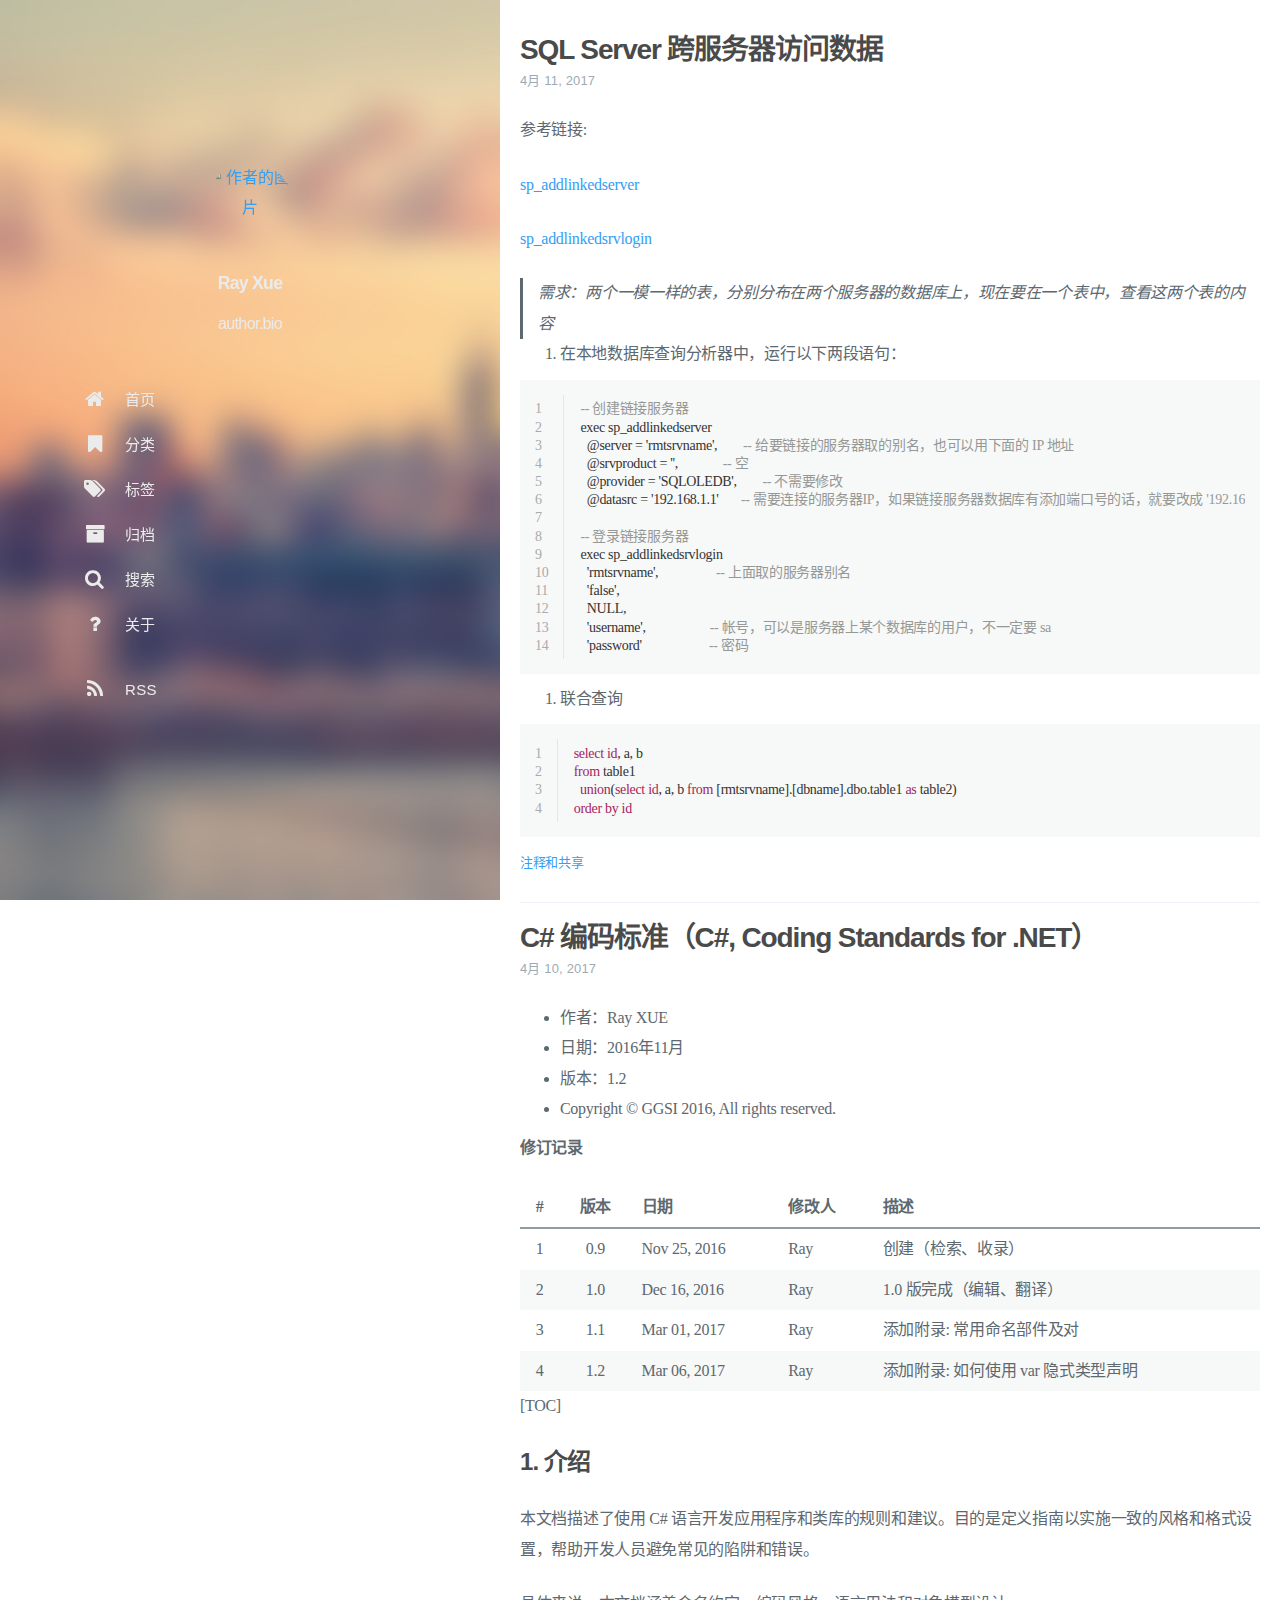
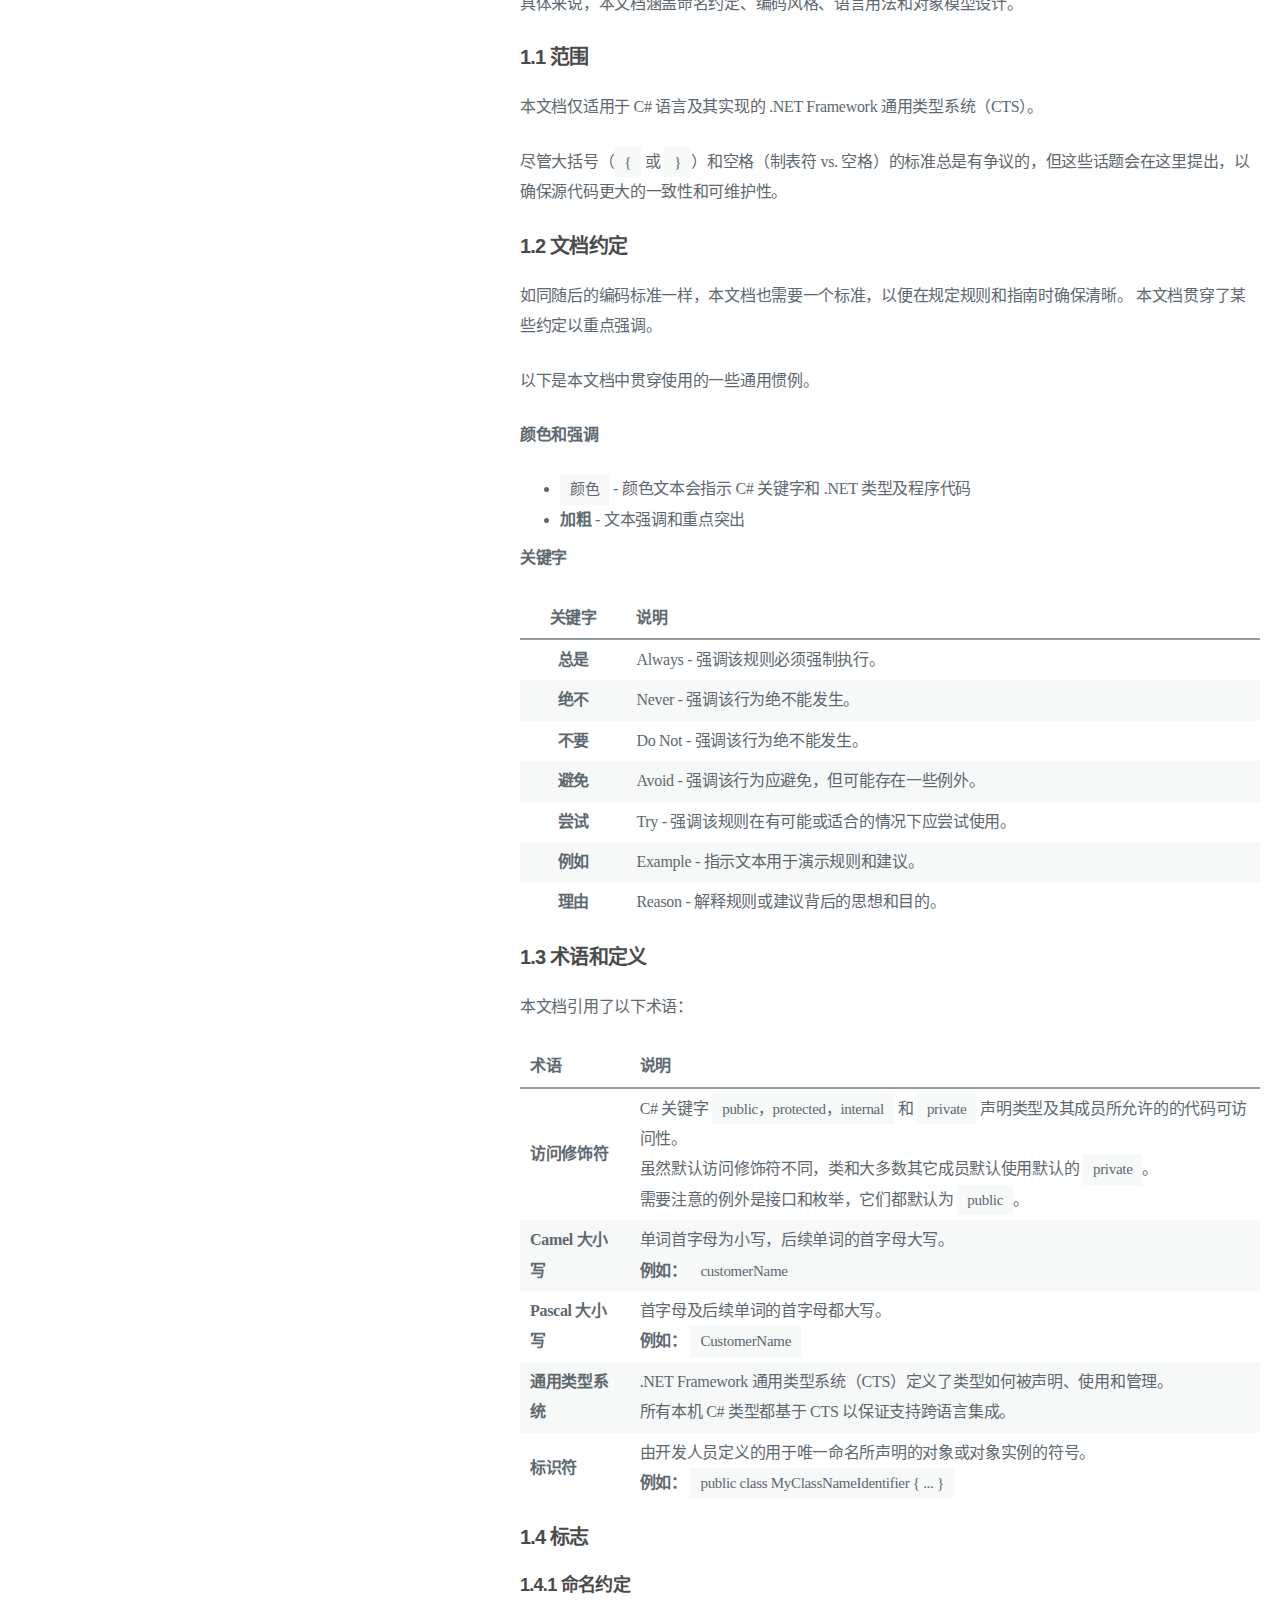
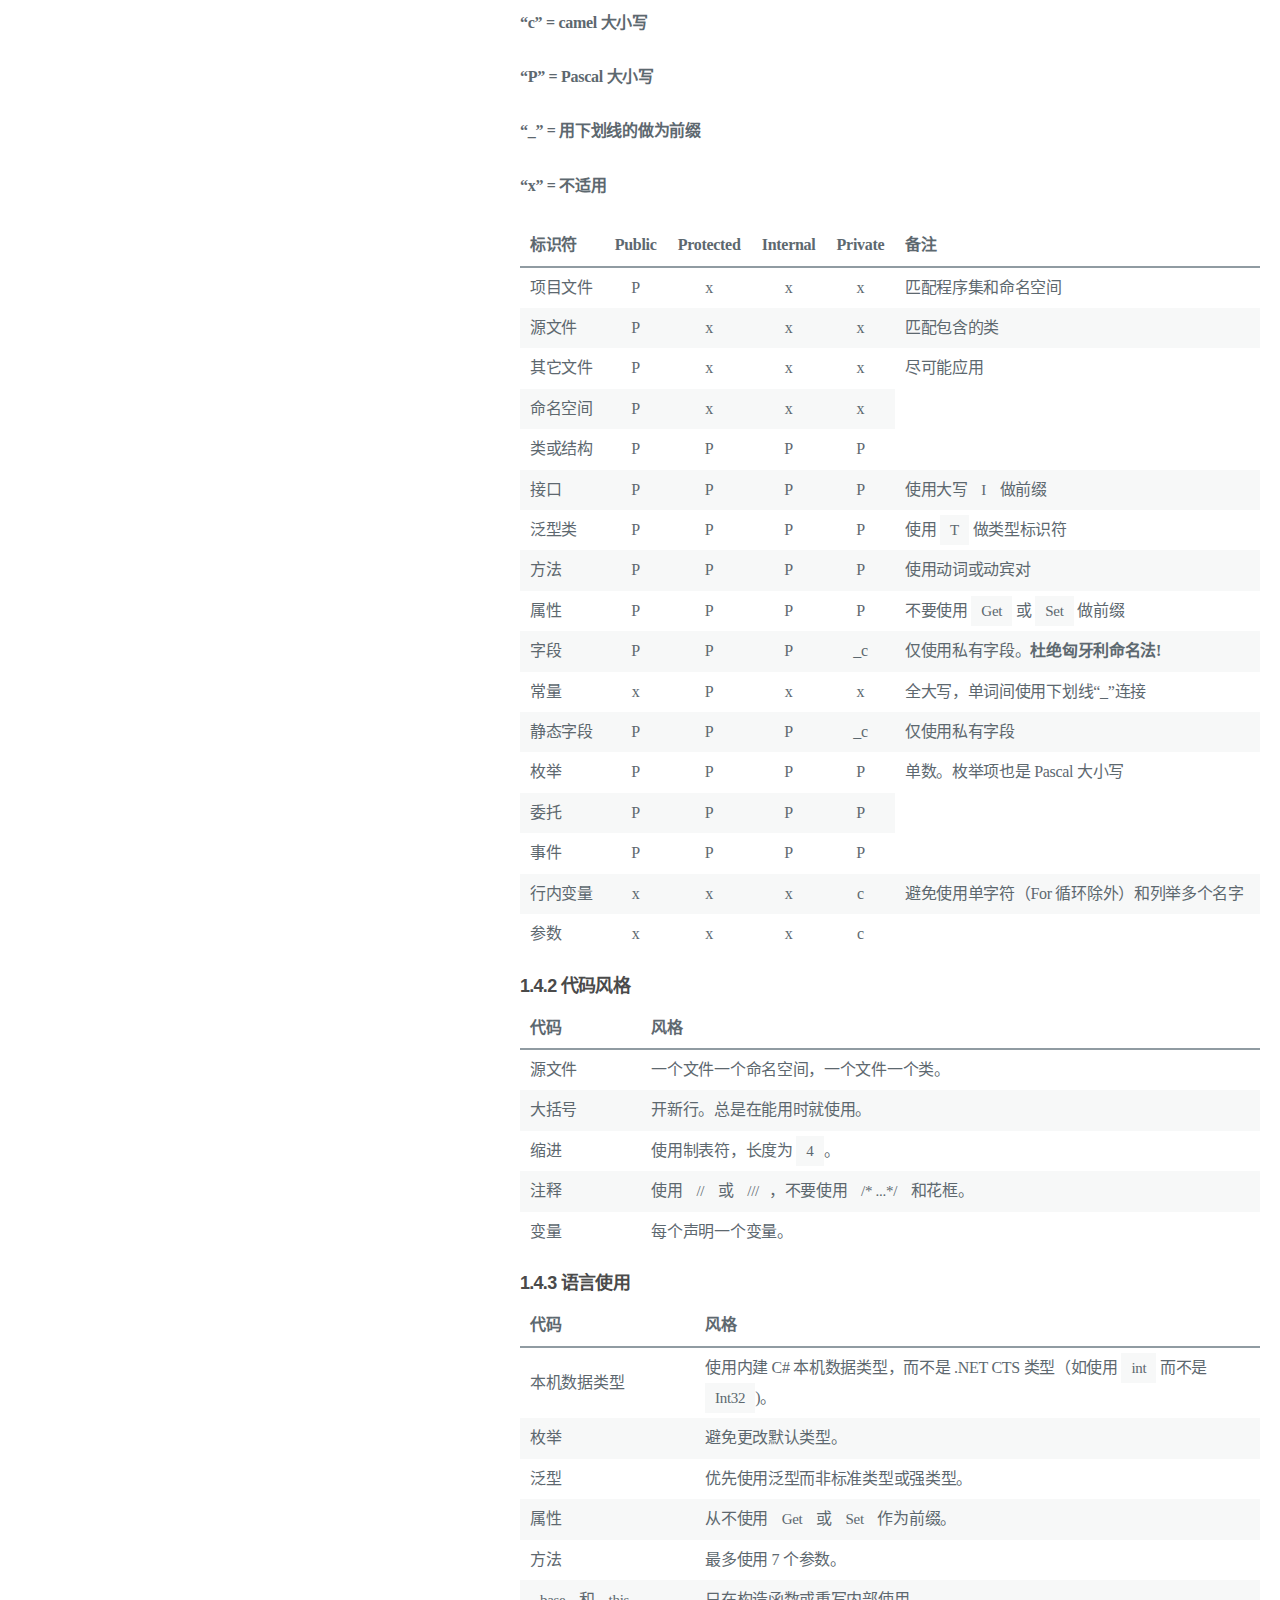
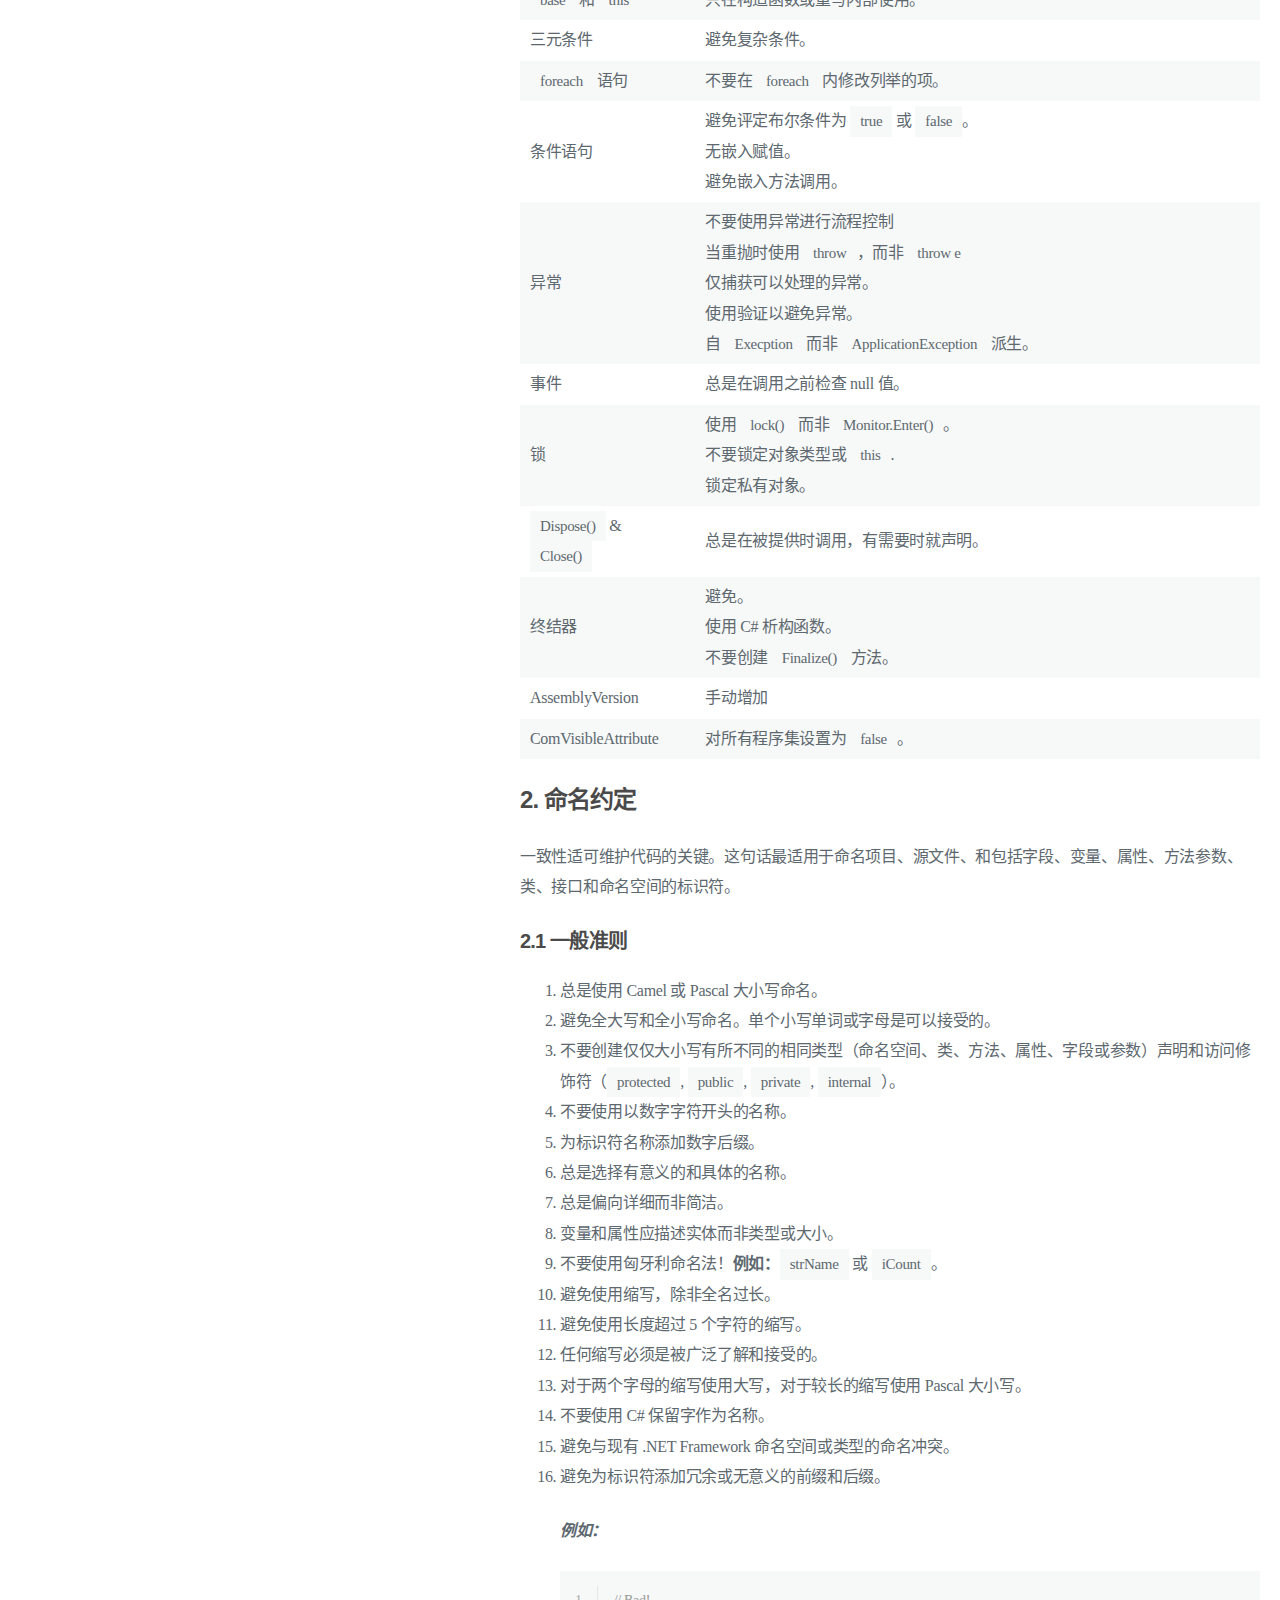
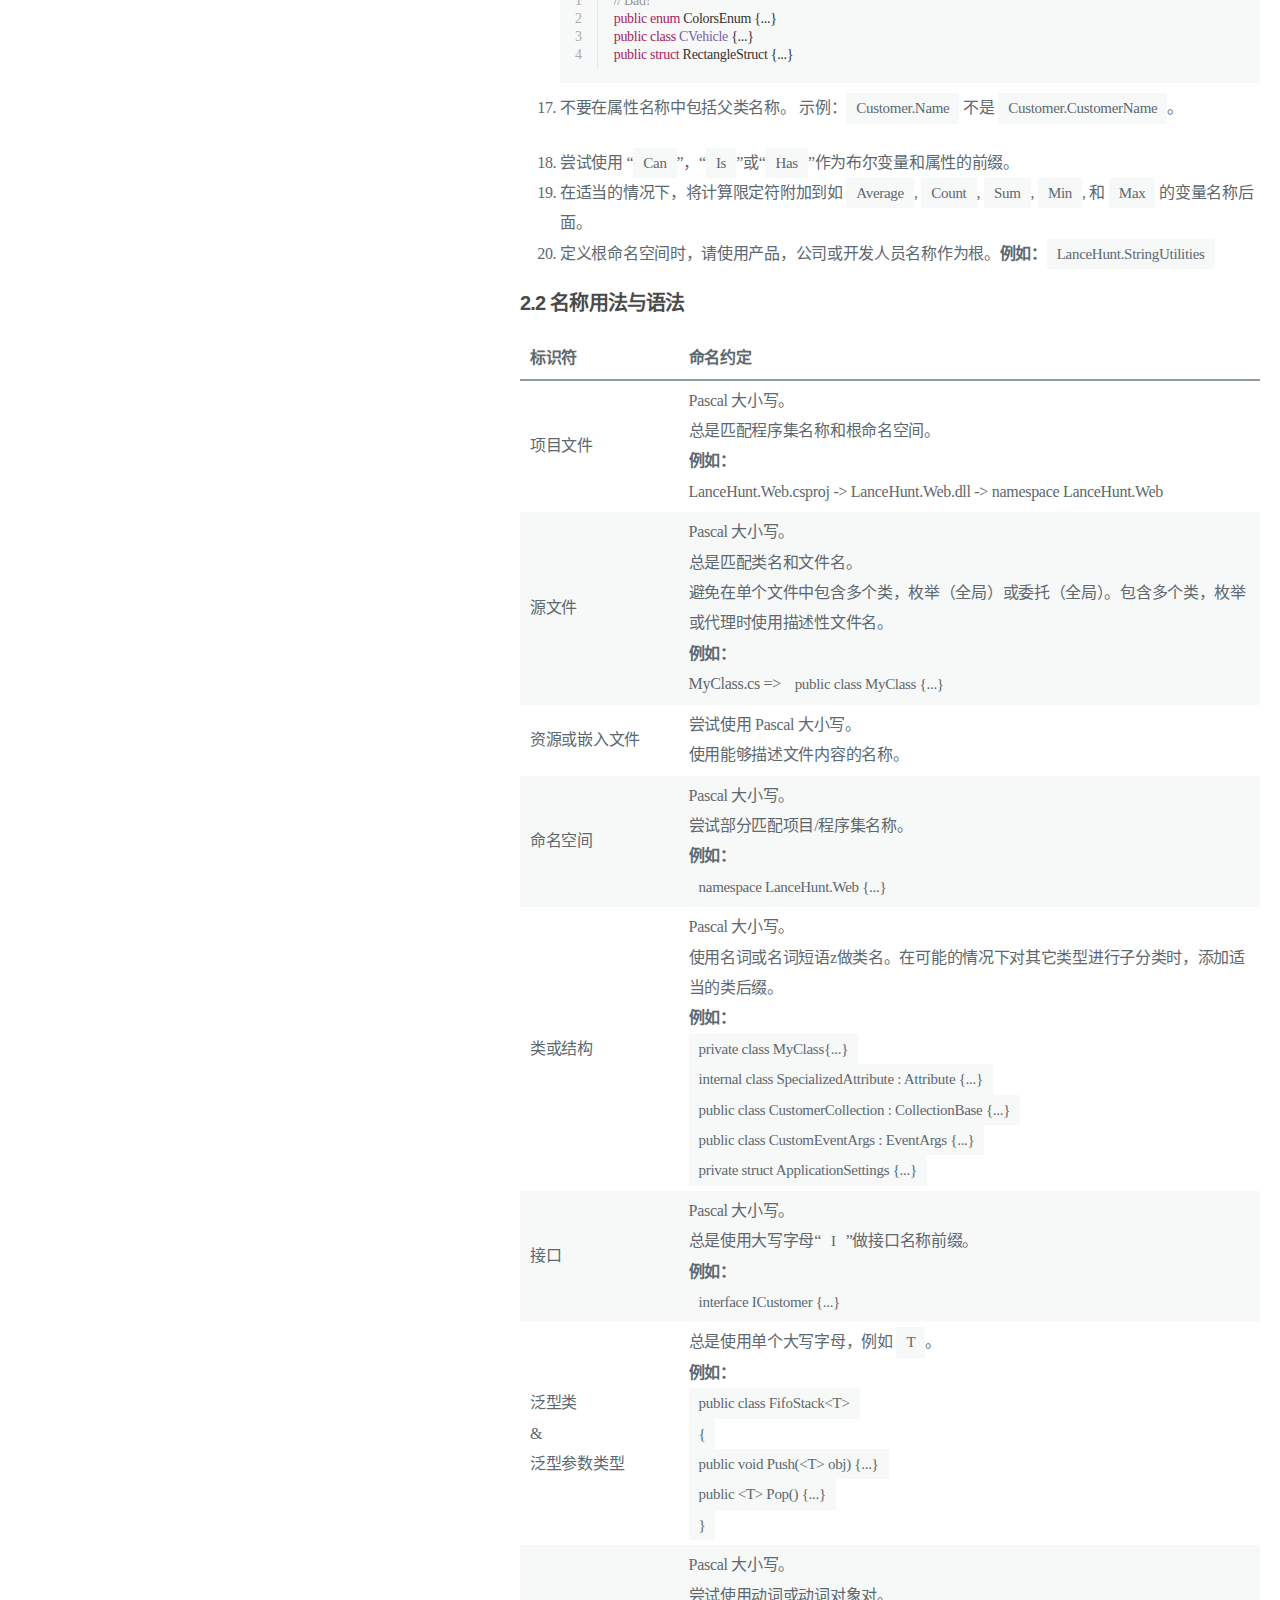
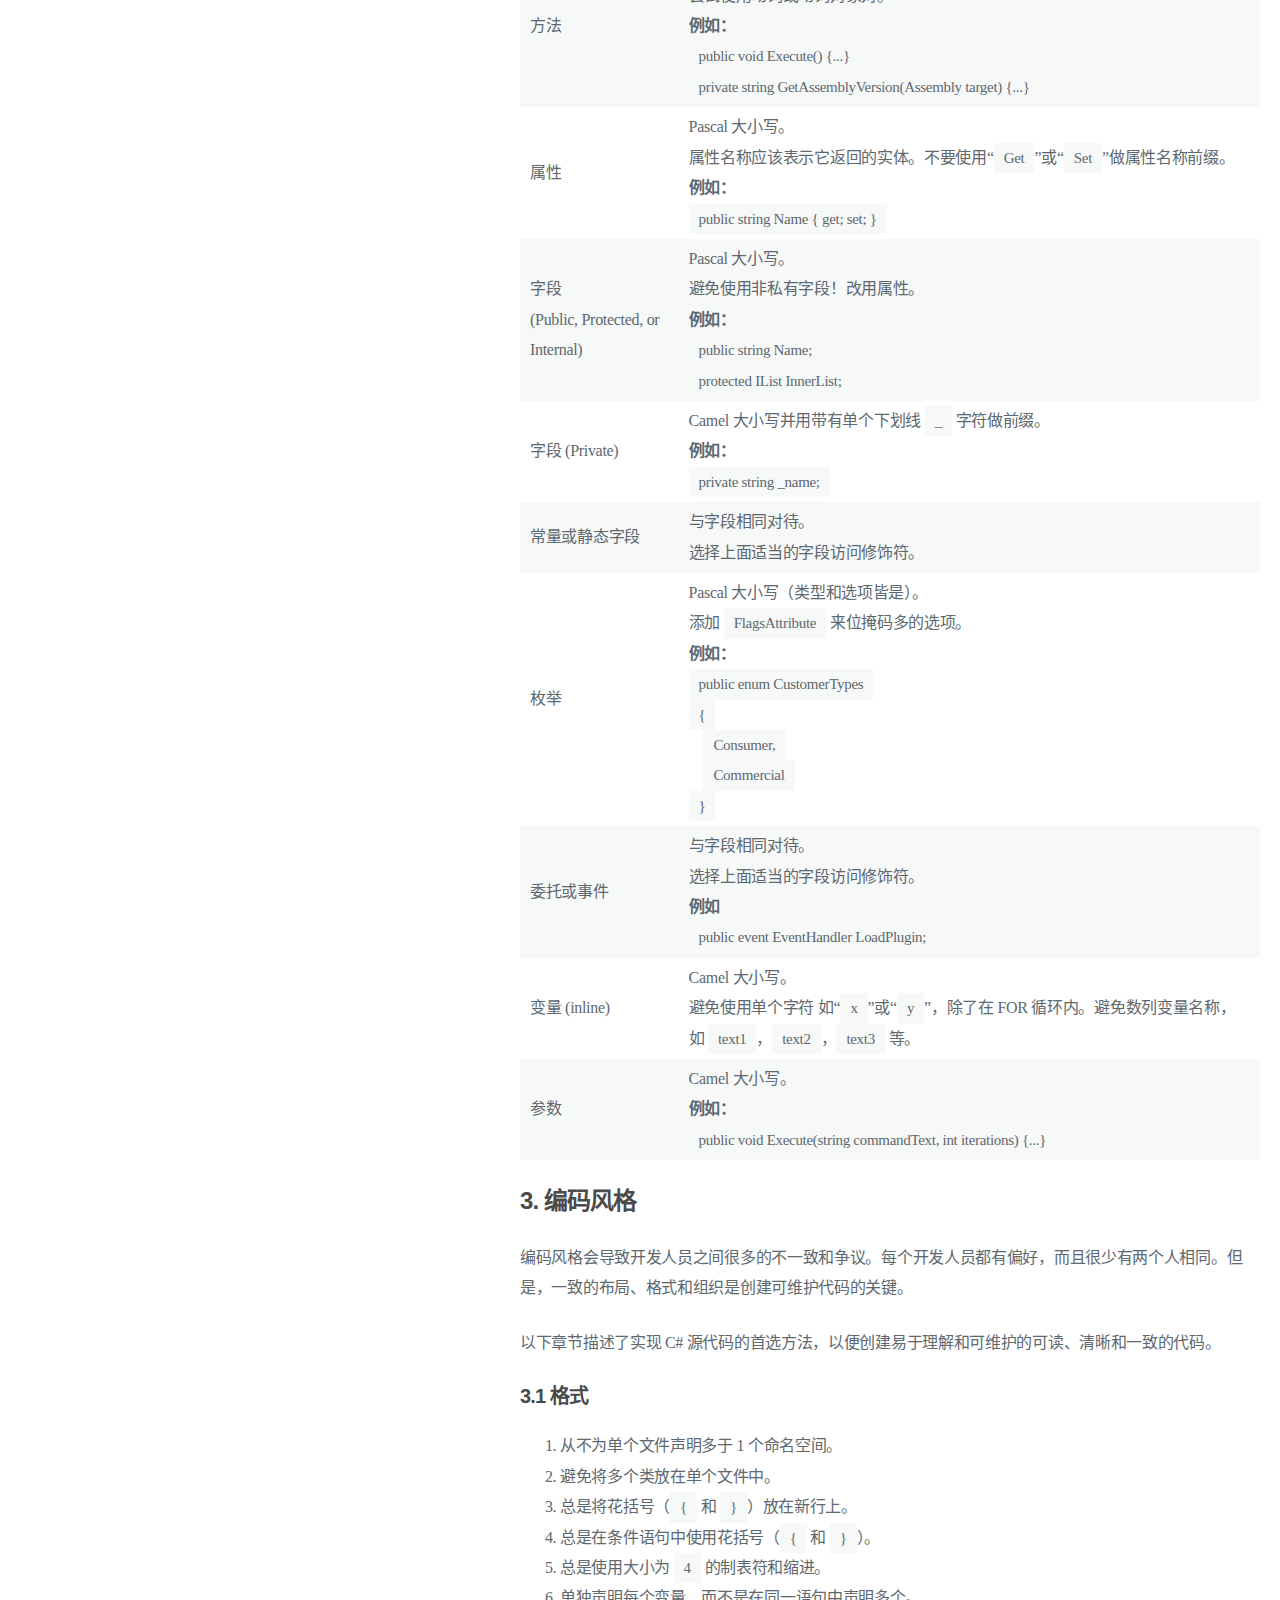
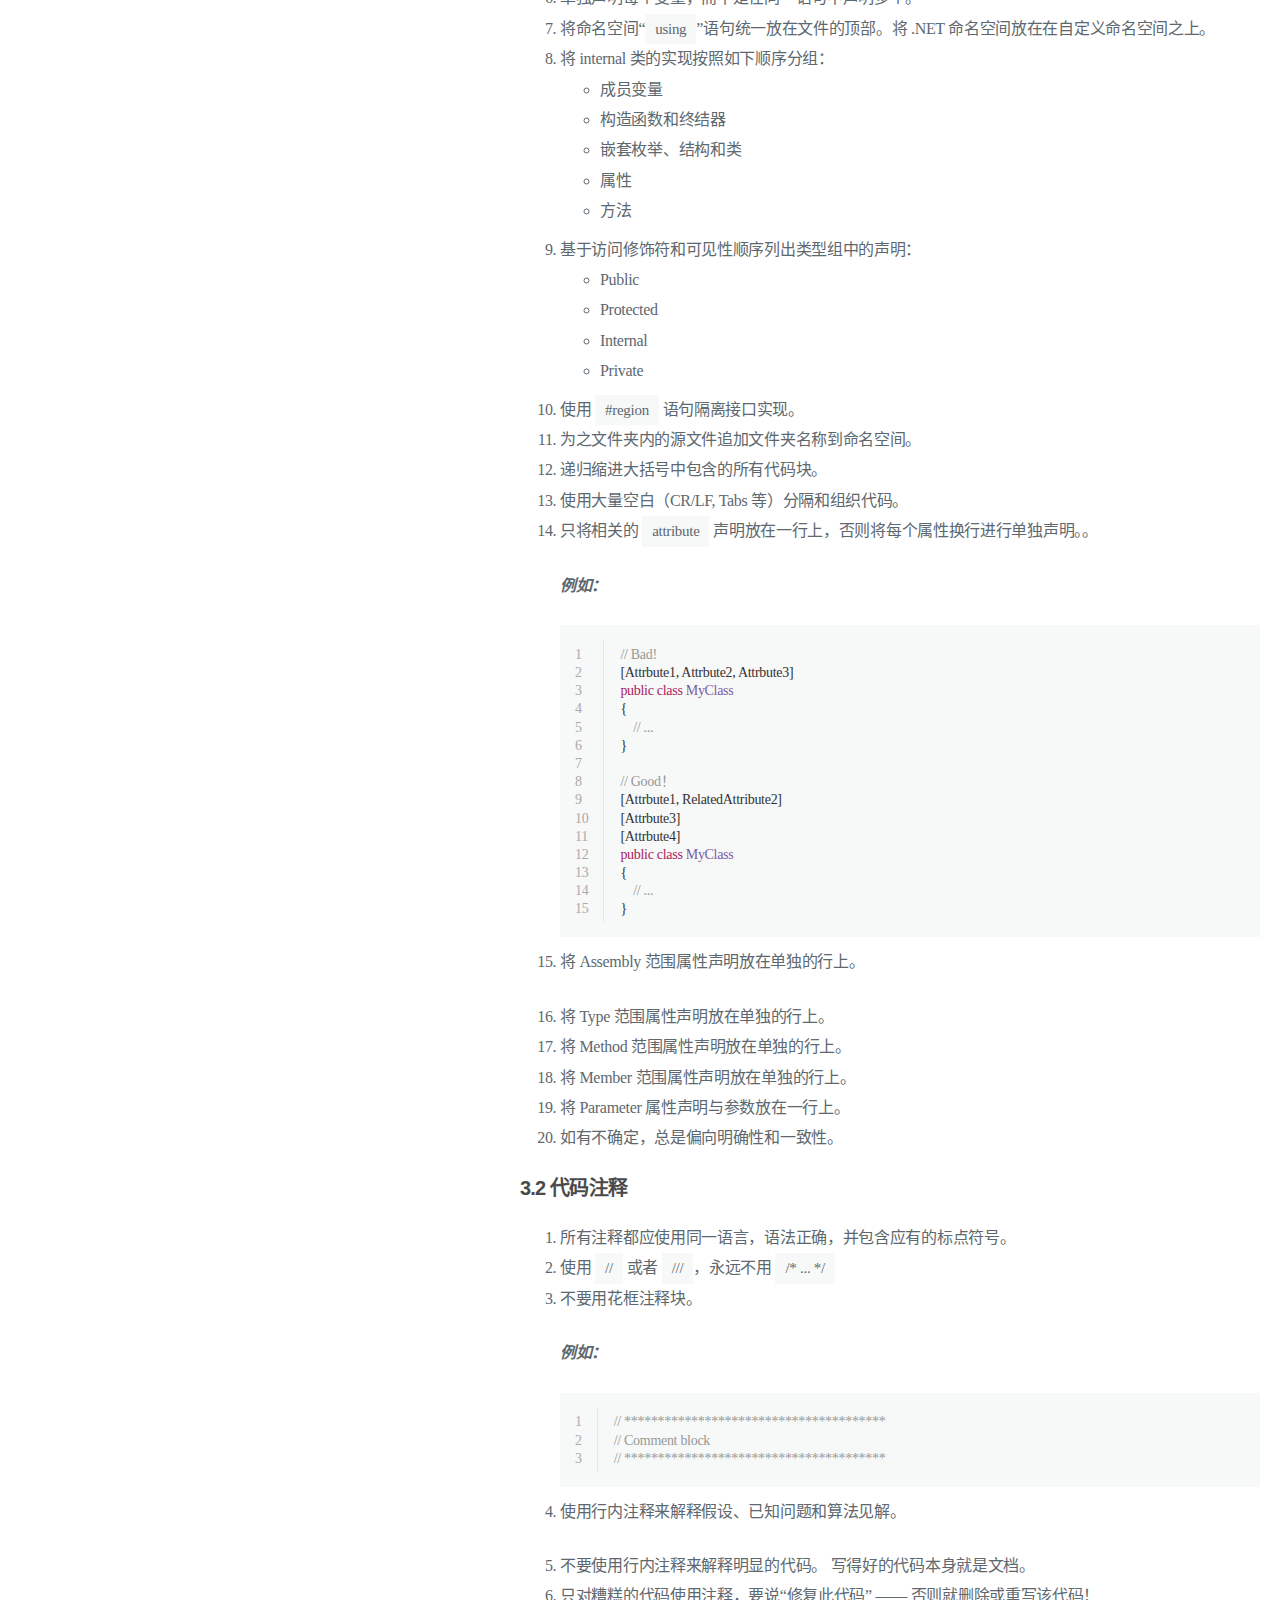
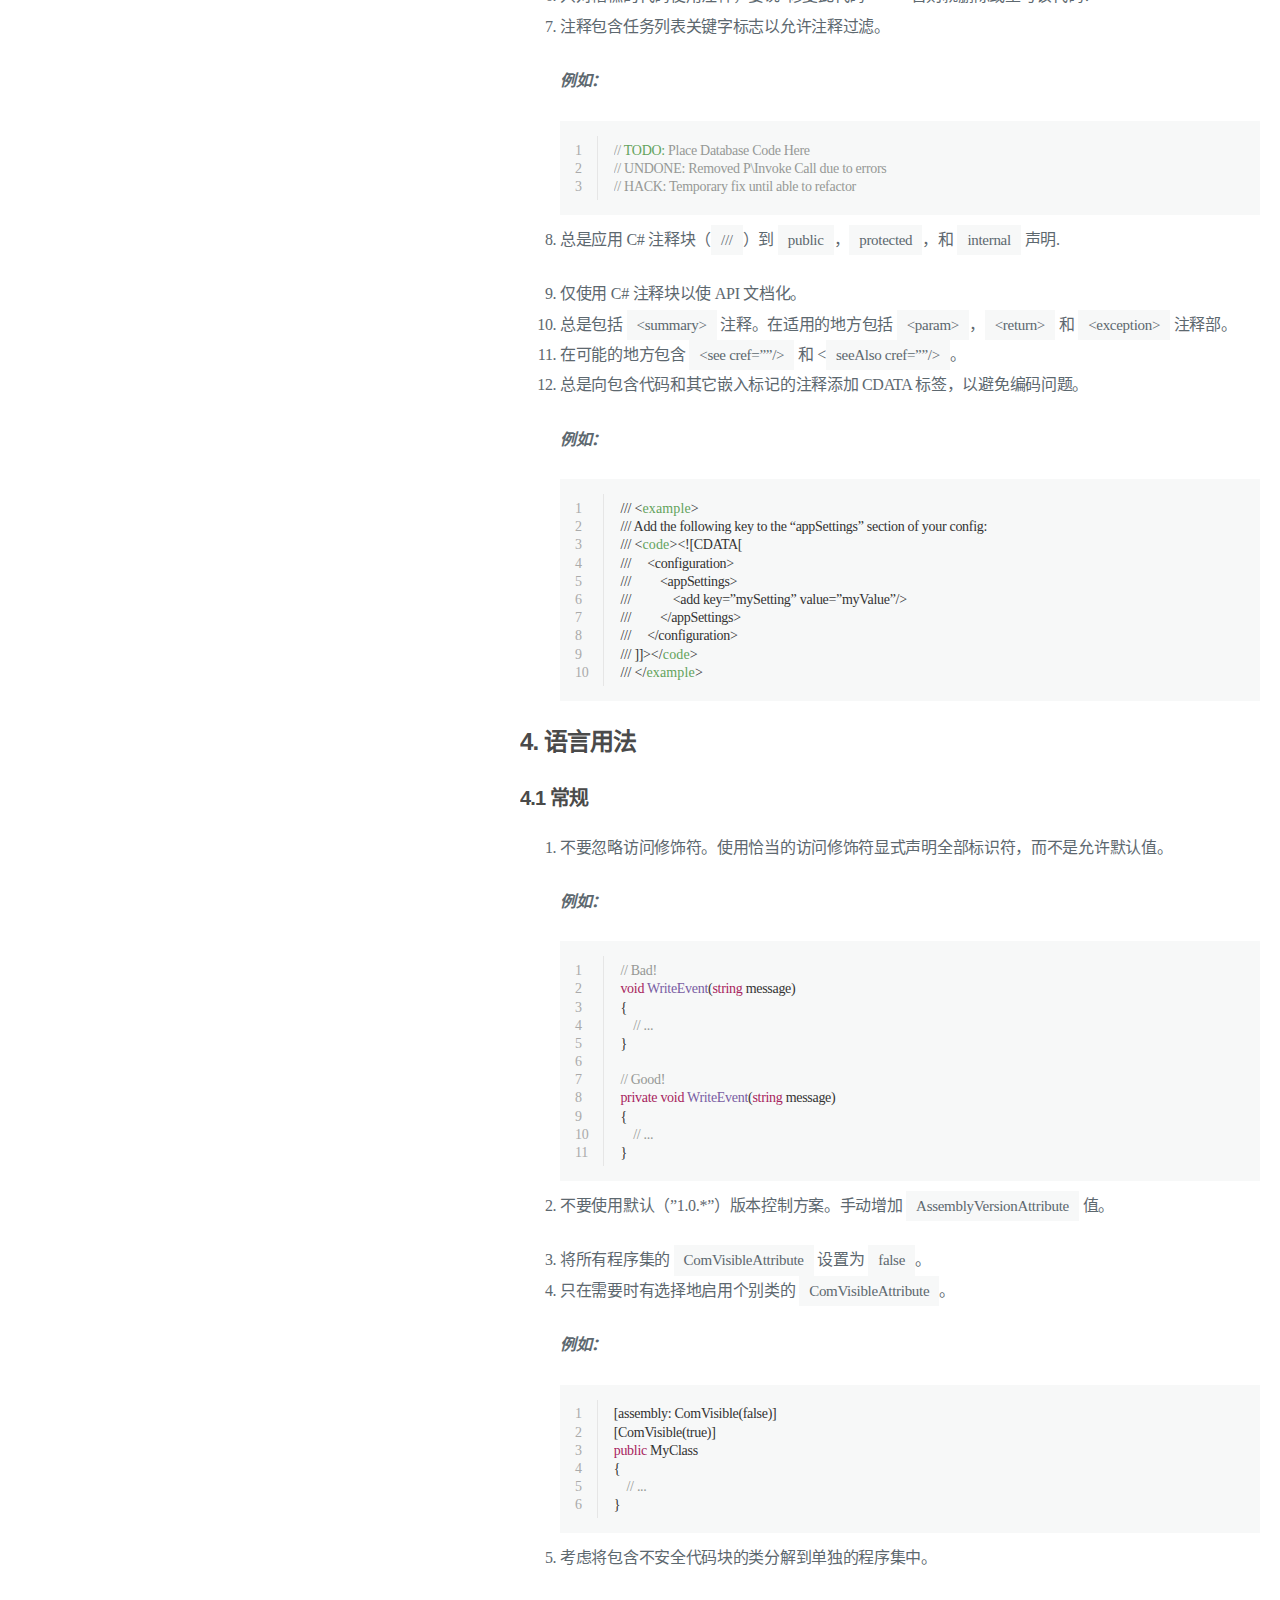
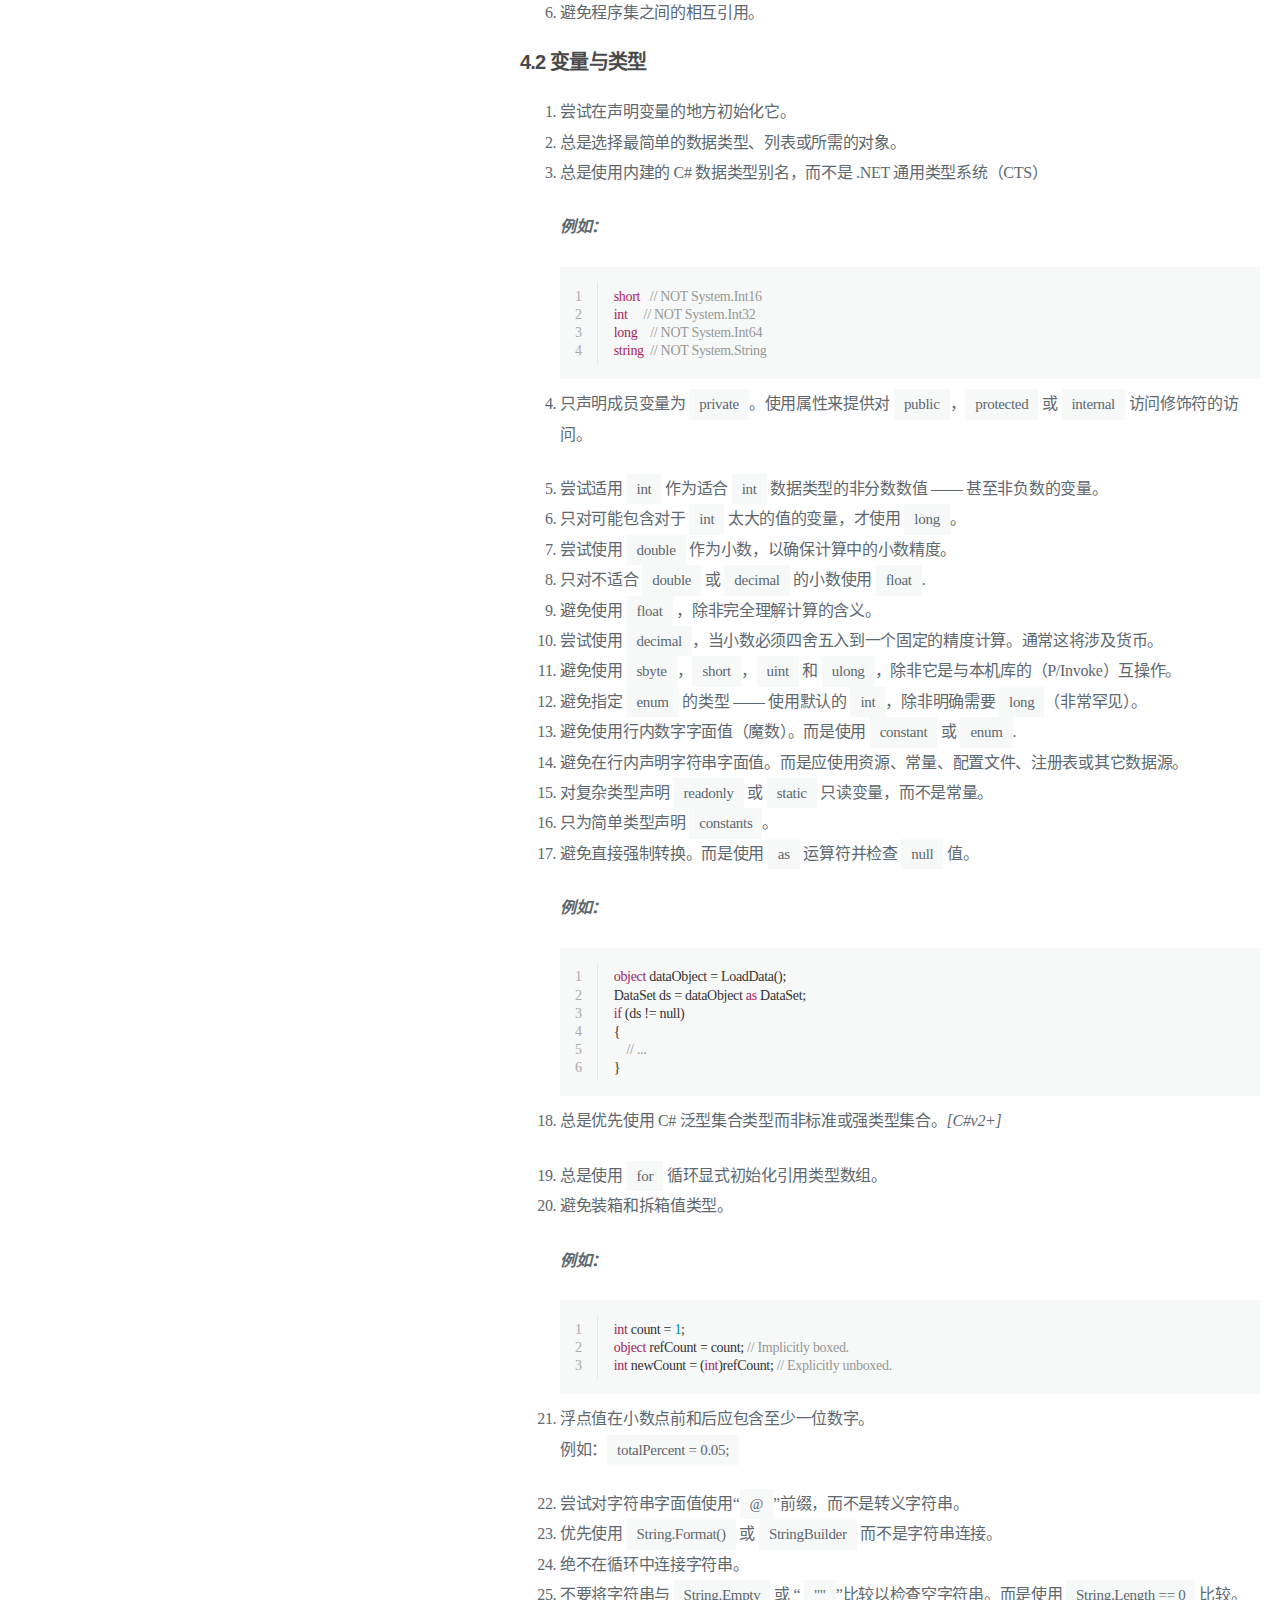
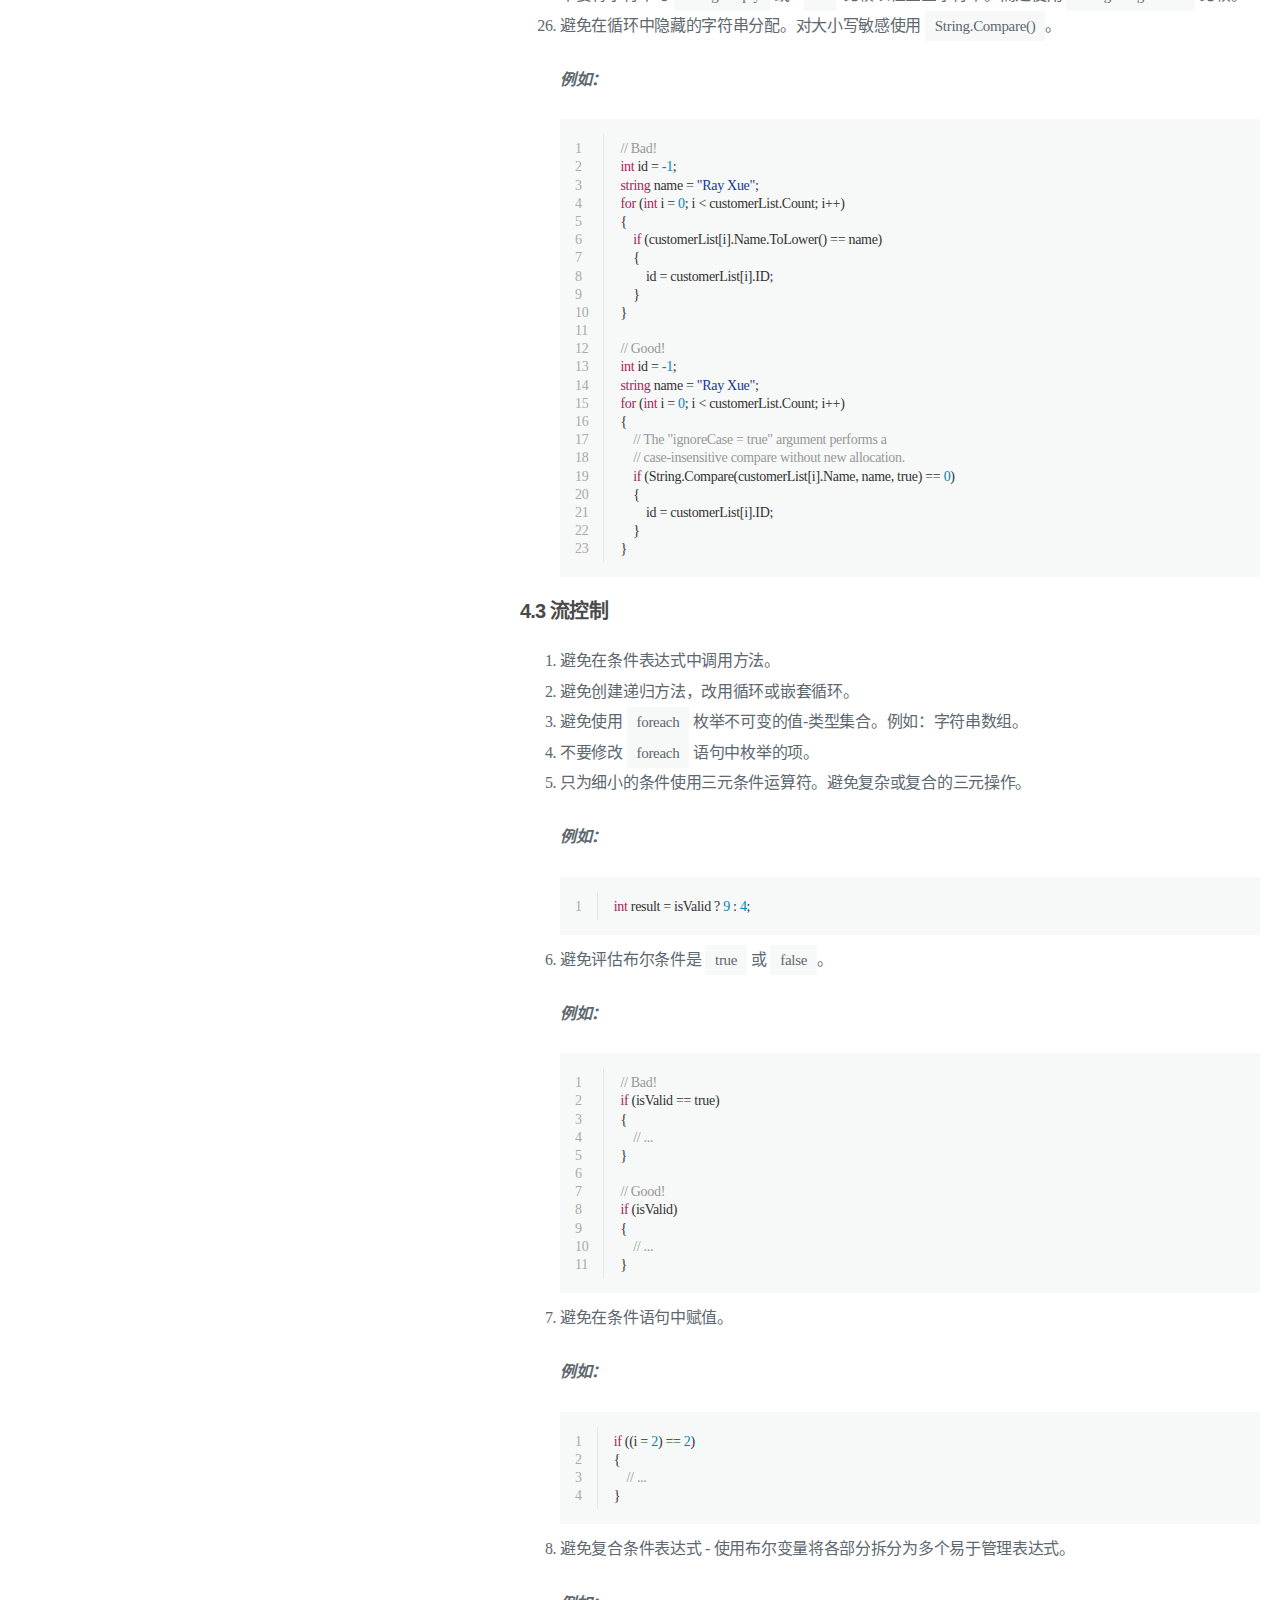
==== commit 4e896be1: "Site updated: 2017-04-11 13:32:15" ====
--- a/index.html
+++ b/index.html
@@ -1,6 +1,6 @@
 
 <!DOCTYPE html>
-<html lang="en-US">
+<html lang="zh-cn">
     
 <head>
     <meta charset="UTF-8">
@@ -9,7 +9,11 @@
     <title>Ray&#39;s Blog</title>
     <meta name="author" content="Ray Xue">
     
-    
+        <meta name="keywords" content="hexo,javascript,">
+    
+    
+    
+        <link rel="alternate" type="application/atom+xml" title="RSS" href="/atom.xml">
     
     <meta property="og:type" content="blog">
 <meta property="og:title" content="Ray's Blog">
@@ -18,9 +22,13 @@
 <meta name="twitter:card" content="summary">
 <meta name="twitter:title" content="Ray's Blog">
     
-    
-        
-    
+        <link rel="publisher" href="https://plus.google.com/xuebobo@gmail.com"/>
+    
+    
+        
+    
+    
+        <meta property="og:image" content="https://avatars1.githubusercontent.com/u/614030?v=3&amp;u=21930f83d22b2e422b5a6239ae663460dd654453&amp;s=400"/>
     
     
     
@@ -37,6 +45,10 @@
             <!-- Define author's picture -->
 
 
+    
+        
+            
+        
     
 
 <header id="header" data-behavior="1">
@@ -50,15 +62,32 @@
                 href="#about">
         
         
+            <img class="header-picture" src="https://avatars1.githubusercontent.com/u/614030?v=3&amp;u=21930f83d22b2e422b5a6239ae663460dd654453&amp;s=400" alt="作者的图片"/>
+        
         </a>
     
 </header>
 
             <!-- Define author's picture -->
 
+
+
+        
+    
 
 <nav id="sidebar" data-behavior="1">
     <div class="sidebar-container">
+        
+            <div class="sidebar-profile">
+                <a href="/#about">
+                    <img class="sidebar-profile-picture" src="https://avatars1.githubusercontent.com/u/614030?v=3&amp;u=21930f83d22b2e422b5a6239ae663460dd654453&amp;s=400" alt="作者的图片"/>
+                </a>
+                <h4 class="sidebar-profile-name">Ray Xue</h4>
+                
+                    <h5 class="sidebar-profile-bio"><p>author.bio</p>
+</h5>
+                
+            </div>
         
         
             <ul class="sidebar-buttons">
@@ -71,7 +100,7 @@
                         >
                     
                         <i class="sidebar-button-icon fa fa-lg fa-home"></i>
-                        <span class="sidebar-button-desc">Home</span>
+                        <span class="sidebar-button-desc">首页</span>
                     </a>
             </li>
             
@@ -83,7 +112,7 @@
                         >
                     
                         <i class="sidebar-button-icon fa fa-lg fa-bookmark"></i>
-                        <span class="sidebar-button-desc">Categories</span>
+                        <span class="sidebar-button-desc">分类</span>
                     </a>
             </li>
             
@@ -95,7 +124,7 @@
                         >
                     
                         <i class="sidebar-button-icon fa fa-lg fa-tags"></i>
-                        <span class="sidebar-button-desc">Tags</span>
+                        <span class="sidebar-button-desc">标签</span>
                     </a>
             </li>
             
@@ -107,7 +136,7 @@
                         >
                     
                         <i class="sidebar-button-icon fa fa-lg fa-archive"></i>
-                        <span class="sidebar-button-desc">Archives</span>
+                        <span class="sidebar-button-desc">归档</span>
                     </a>
             </li>
             
@@ -119,7 +148,7 @@
                         >
                     
                         <i class="sidebar-button-icon fa fa-lg fa-search"></i>
-                        <span class="sidebar-button-desc">Search</span>
+                        <span class="sidebar-button-desc">搜索</span>
                     </a>
             </li>
             
@@ -131,7 +160,7 @@
                         >
                     
                         <i class="sidebar-button-icon fa fa-lg fa-question"></i>
-                        <span class="sidebar-button-desc">About</span>
+                        <span class="sidebar-button-desc">关于</span>
                     </a>
             </li>
             
@@ -182,7 +211,7 @@
                 <div class="postShorten-meta">
     <time itemprop="datePublished" datetime="2017-04-11T10:13:21+08:00">
 	
-		    Apr 11, 2017
+		    4月 11, 2017
     	
     </time>
     
@@ -212,7 +241,7 @@
                     
                         <p>
                             <a href="/2017/04/11/sqlserver-linkedserver/#post-footer" class="postShorten-excerpt_link link">
-                                Comment and share
+                                注释和共享
                             </a>
                         </p>
                     
@@ -237,7 +266,7 @@
                 <div class="postShorten-meta">
     <time itemprop="datePublished" datetime="2017-04-10T14:19:43+08:00">
 	
-		    Apr 10, 2017
+		    4月 10, 2017
     	
     </time>
     
@@ -1088,7 +1117,7 @@
                     
                         <p>
                             <a href="/2017/04/10/C-Coding-Standards/#post-footer" class="postShorten-excerpt_link link">
-                                Comment and share
+                                注释和共享
                             </a>
                         </p>
                     
@@ -1113,7 +1142,7 @@
                 <div class="postShorten-meta">
     <time itemprop="datePublished" datetime="2017-04-10T14:09:34+08:00">
 	
-		    Apr 10, 2017
+		    4月 10, 2017
     	
     </time>
     
@@ -1138,7 +1167,7 @@
                     
                         <p>
                             <a href="/2017/04/10/hello-world/#post-footer" class="postShorten-excerpt_link link">
-                                Comment and share
+                                注释和共享
                             </a>
                         </p>
                     
@@ -1152,7 +1181,7 @@
     <ul class="pagination">
         
         
-        <li class="pagination-number">page 1 of 1</li>
+        <li class="pagination-number">第 1 页 共 1 页</li>
     </ul>
 </div>
 
@@ -1171,12 +1200,18 @@
         
 
 
+    
+        
+    
+
 <div id="about">
     <div id="about-card">
         <div id="about-btn-close">
             <i class="fa fa-remove"></i>
         </div>
         
+            <img id="about-card-picture" src="https://avatars1.githubusercontent.com/u/614030?v=3&amp;u=21930f83d22b2e422b5a6239ae663460dd654453&amp;s=400" alt="作者的图片"/>
+        
             <h4 id="about-card-name">Ray Xue</h4>
         
             <div id="about-card-bio"><p>author.bio</p>
@@ -1190,6 +1225,12 @@
 
             </div>
         
+        
+            <div id="about-card-location">
+                <i class="fa fa-map-marker"></i>
+                <br/>
+                MAKATI PHILLIPINES
+            </div>
         
     </div>
 </div>
@@ -1210,7 +1251,7 @@
             </form>
         </div>
         <div class="modal-body">
-            <div class="no-result text-color-light text-center">no post found</div>
+            <div class="no-result text-color-light text-center">没有找到文章</div>
             <div class="results">
                 
                 <div class="media">
@@ -1222,7 +1263,7 @@
                         <span class="media-meta">
                             <span class="media-date text-small">
                                 
-                                    Apr 10, 2017
+                                    2017年4月10日
                                 
                             </span>
                         </span>
@@ -1241,7 +1282,7 @@
                         <span class="media-meta">
                             <span class="media-date text-small">
                                 
-                                    Apr 10, 2017
+                                    2017年4月10日
                                 
                             </span>
                         </span>
@@ -1260,7 +1301,7 @@
                         <span class="media-meta">
                             <span class="media-date text-small">
                                 
-                                    Apr 11, 2017
+                                    2017年4月11日
                                 
                             </span>
                         </span>
@@ -1274,10 +1315,10 @@
         </div>
         <div class="modal-footer">
             <p class="results-count text-medium"
-                data-message-zero="no post found"
-                data-message-one="1 post found"
-                data-message-other="{n} posts found">
-                3 posts found
+                data-message-zero="没有找到文章"
+                data-message-one="找到 1 篇文章"
+                data-message-other="找到 {n} 篇文章">
+                找到 3 篇文章
             </p>
         </div>
     </div>
@@ -1290,5 +1331,12 @@
 
 
 
+    <script src="https://cdnjs.cloudflare.com/ajax/libs/moment.js/2.14.1/moment-with-locales.min.js"></script>
+    <script src="//cdn.jsdelivr.net/algoliasearch/3/algoliasearch.min.js"></script>
+    <script>
+        var algoliaClient = algoliasearch('Z7A3XW4R2I', '12db1ad54372045549ef465881c17e743');
+        var algoliaIndex = algoliaClient.initIndex('ray-hexo-blog');
+    </script>
+
     </body>
 </html>
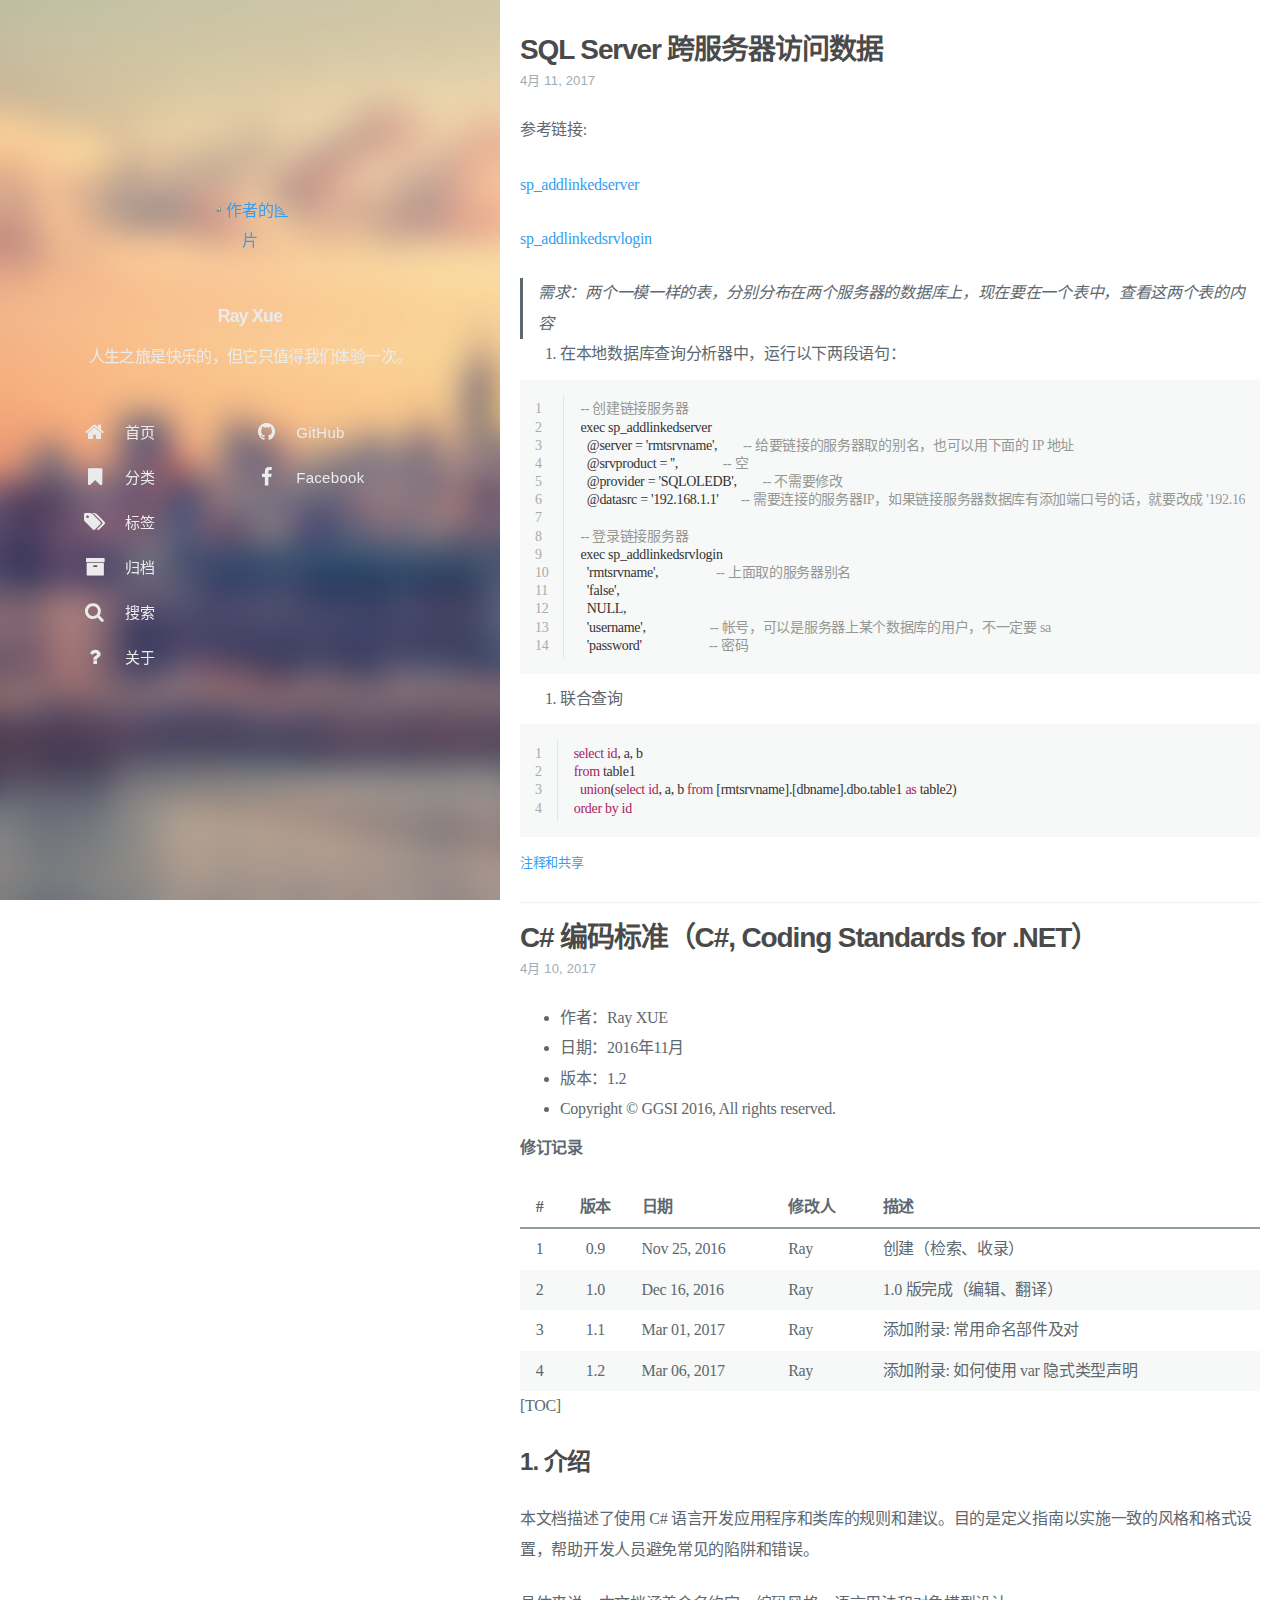
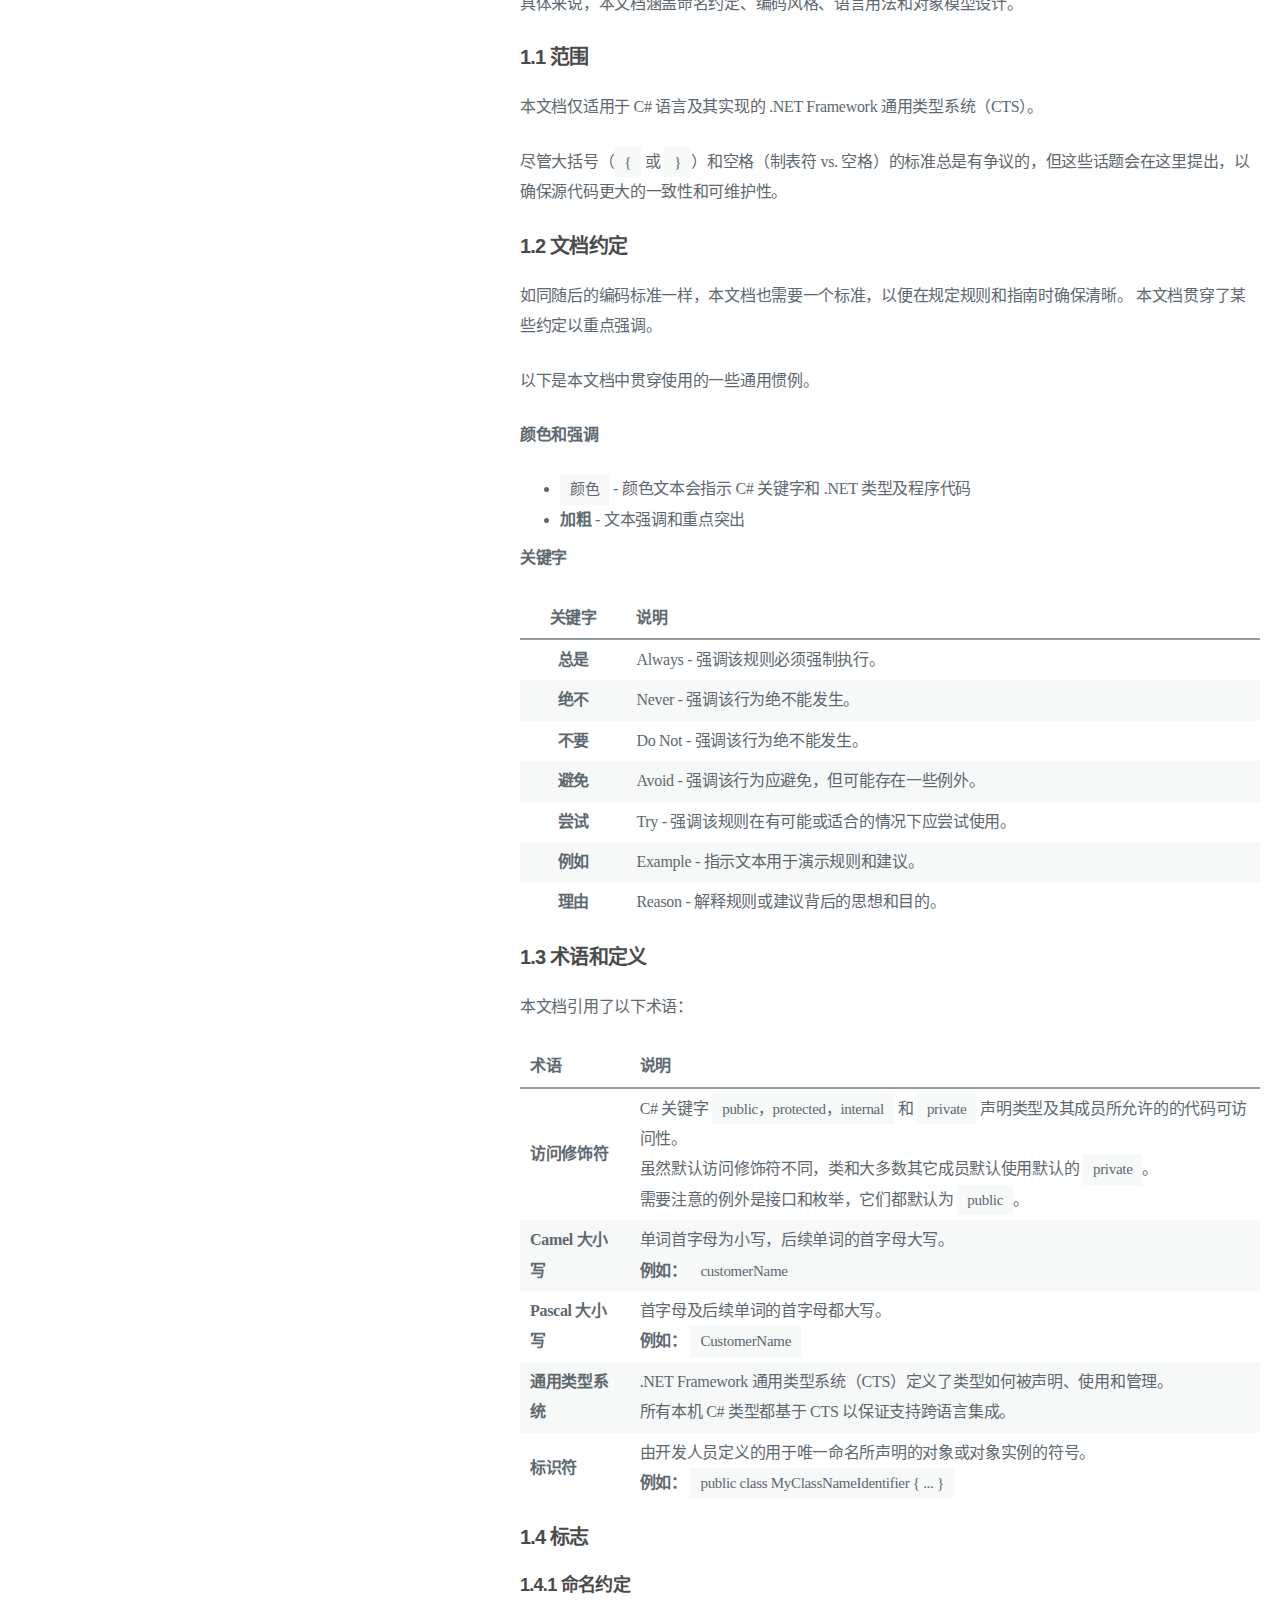
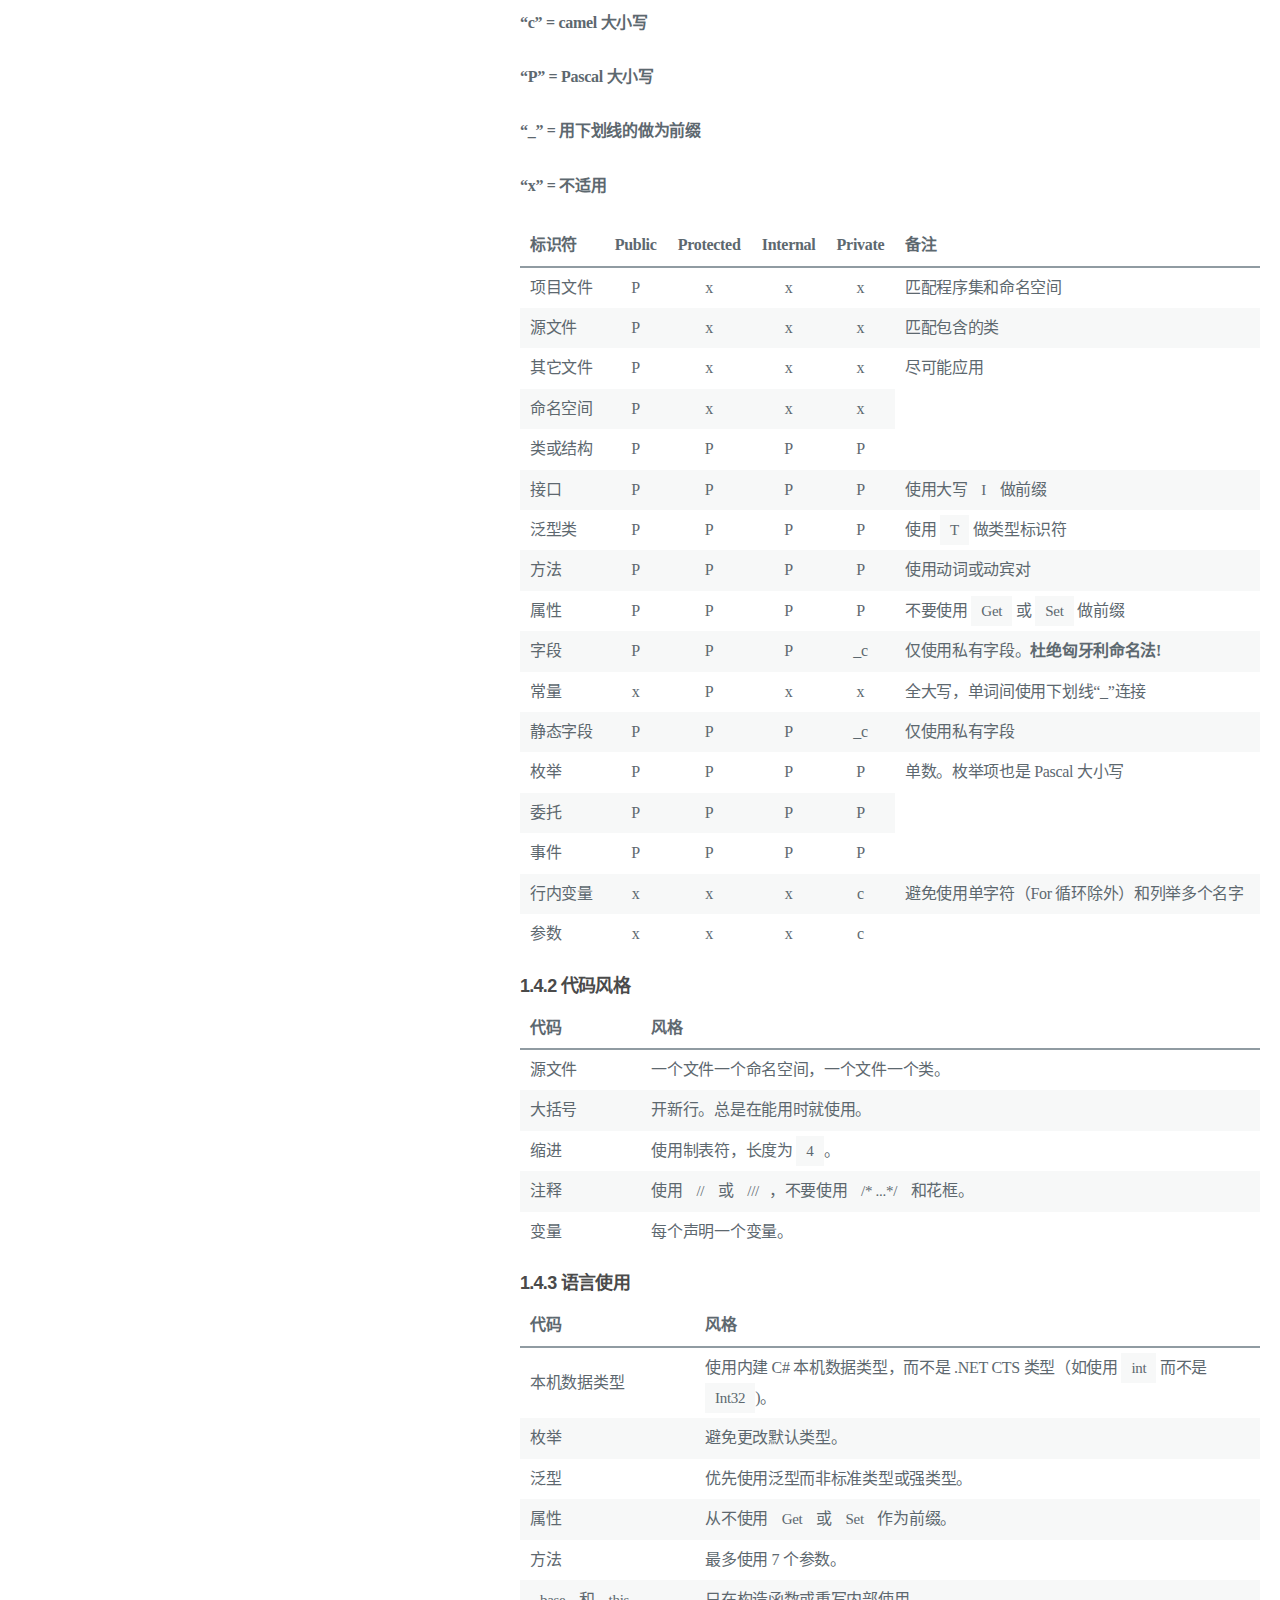
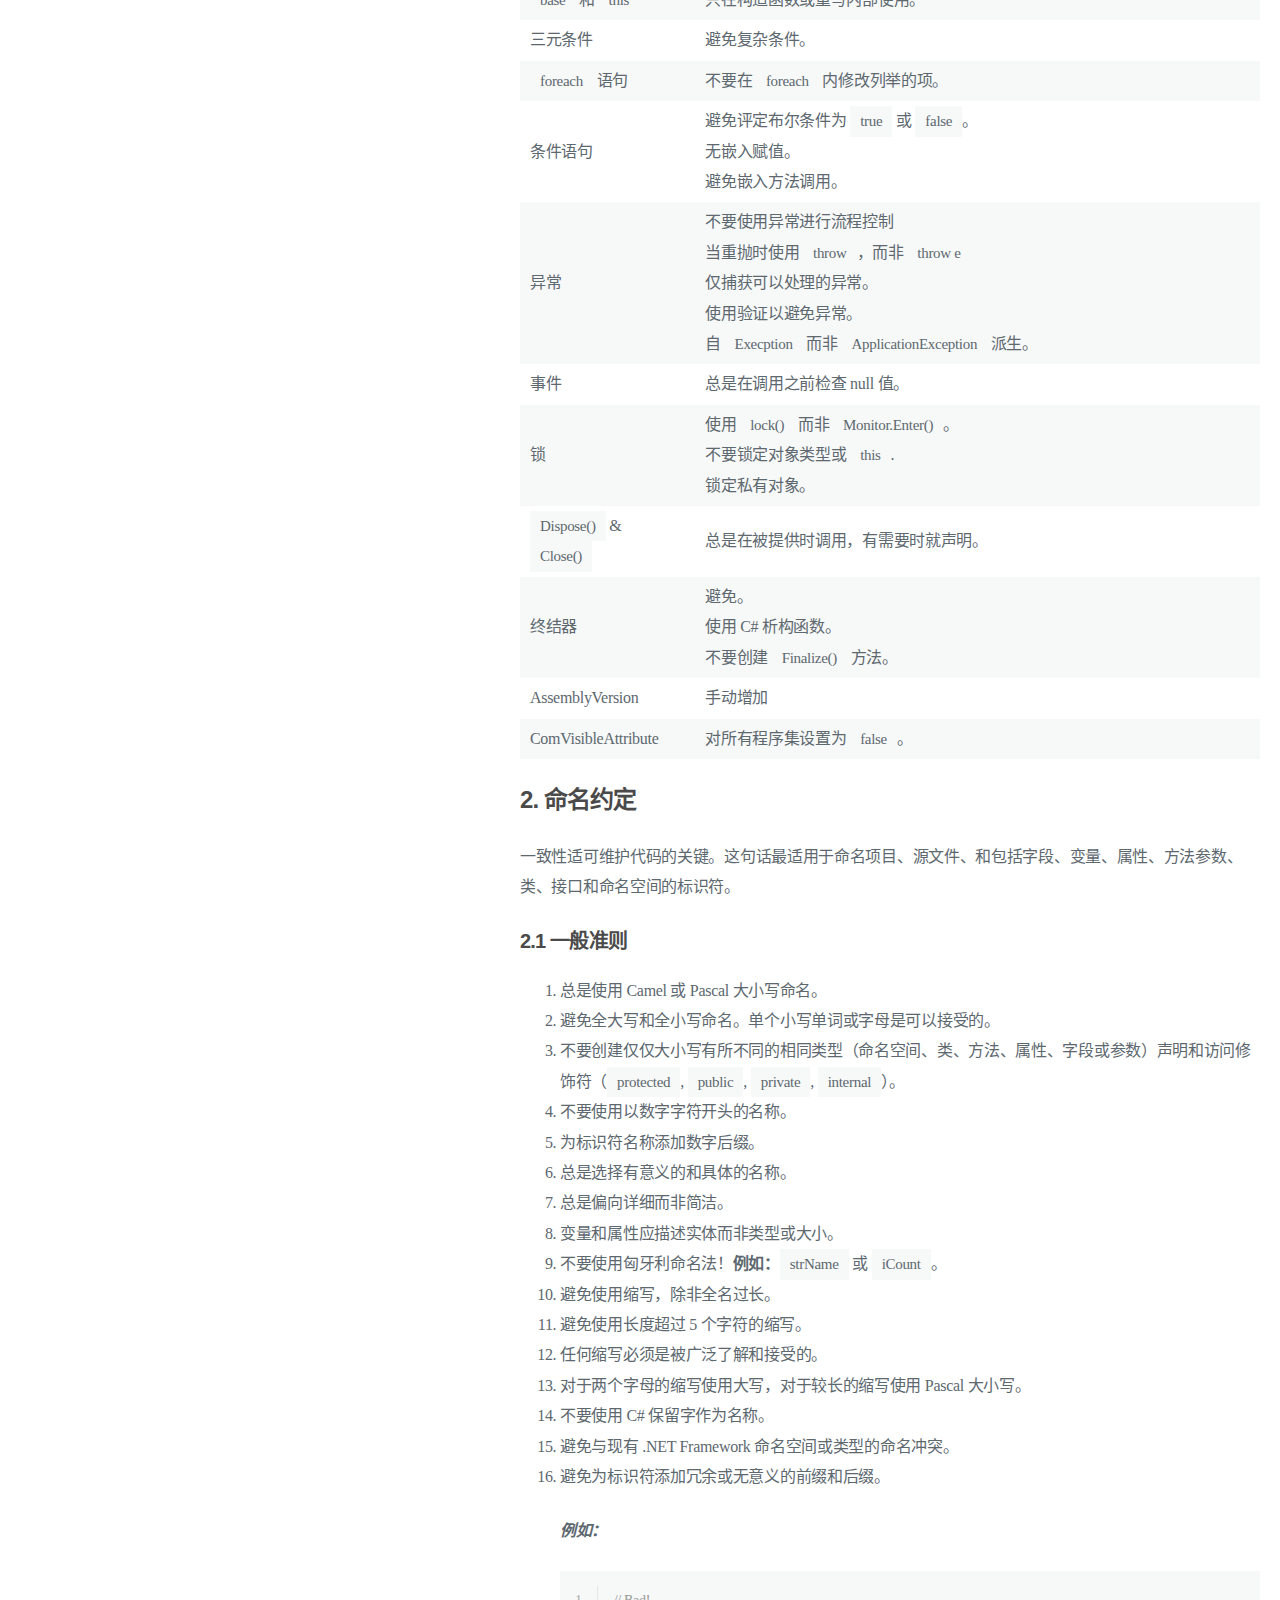
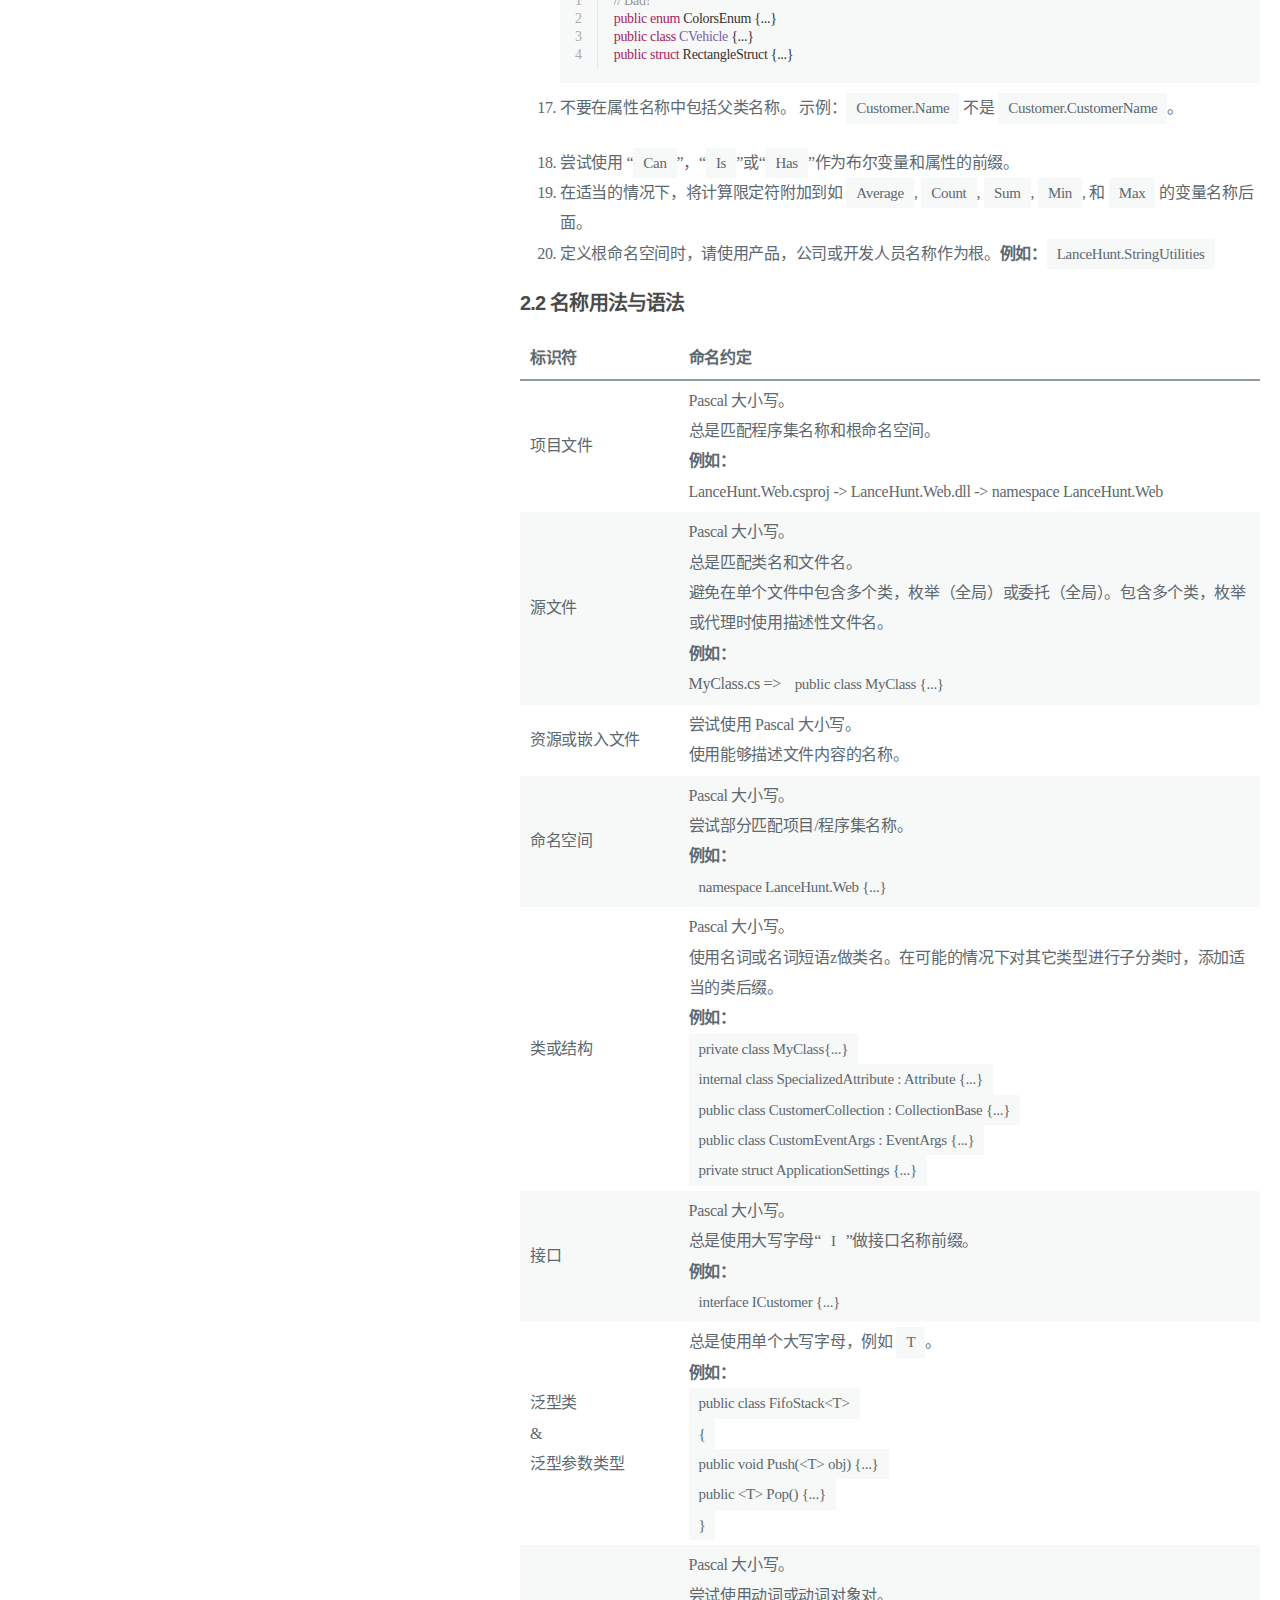
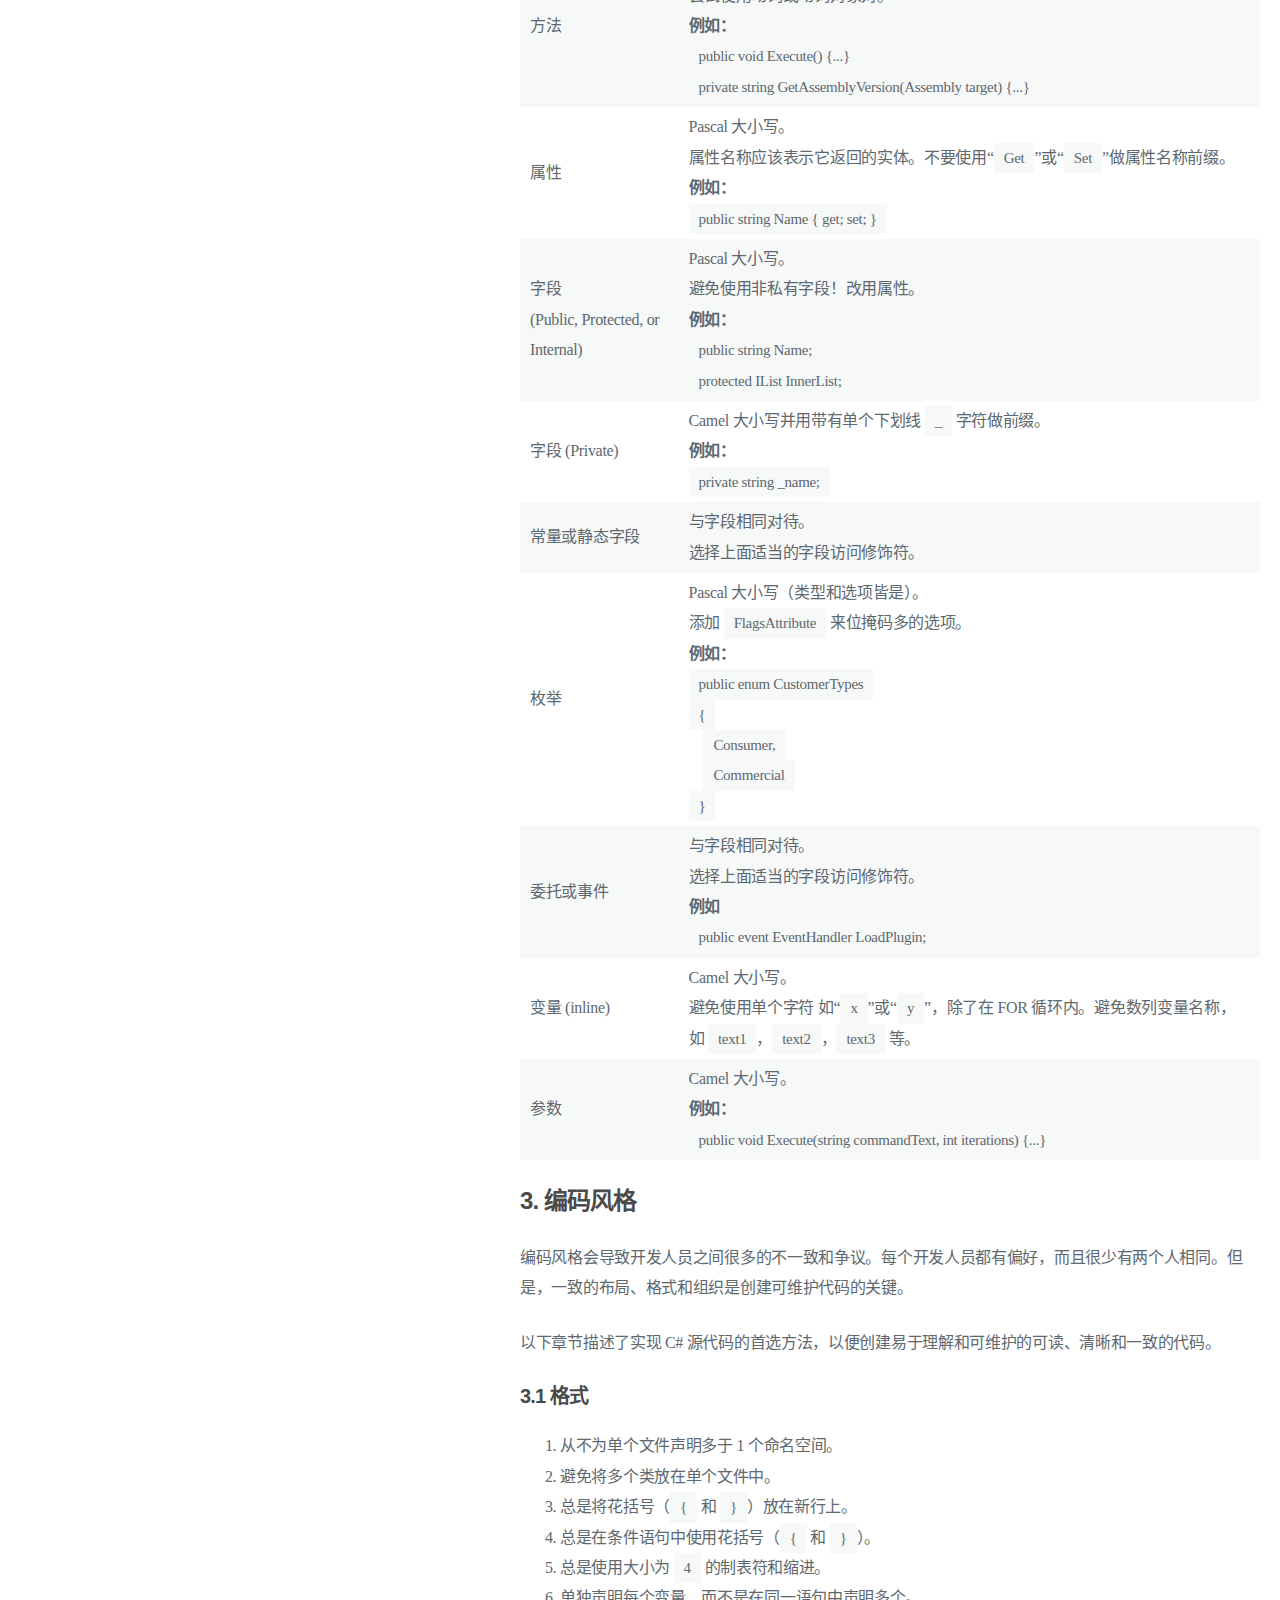
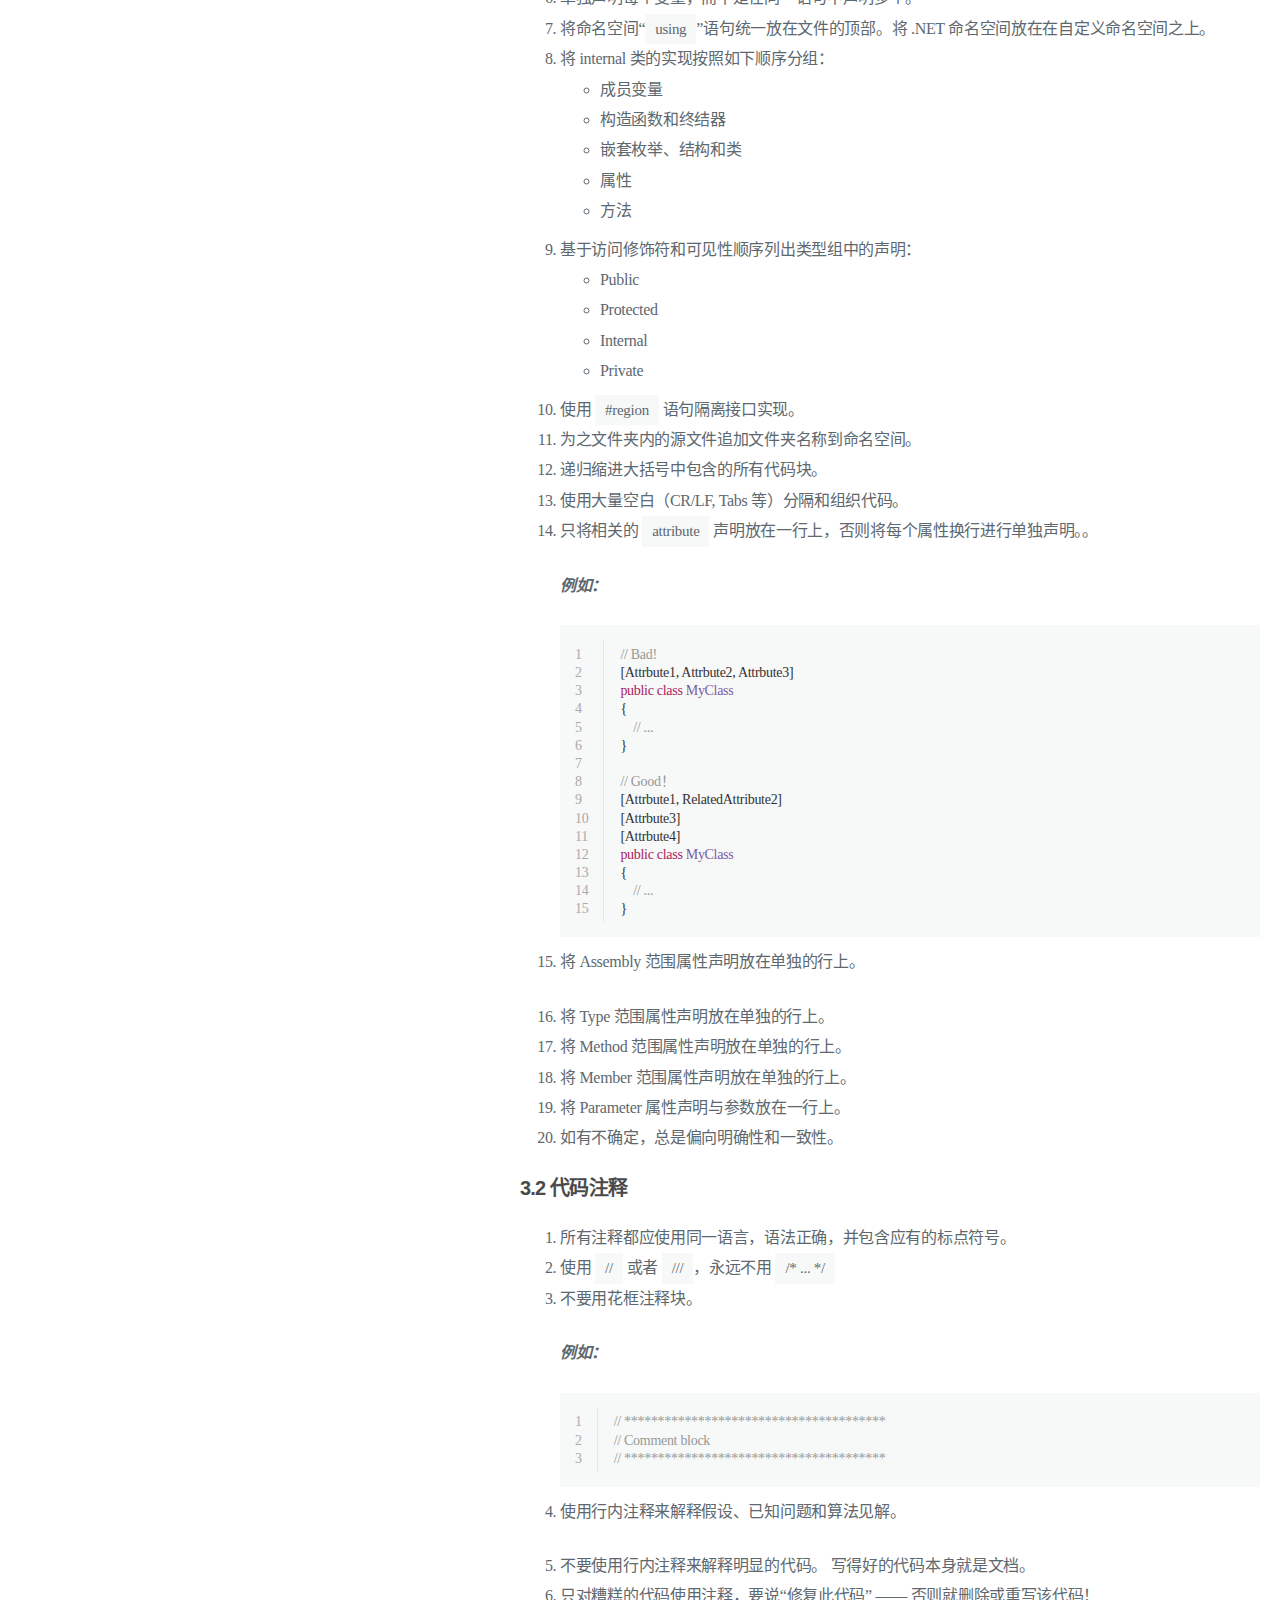
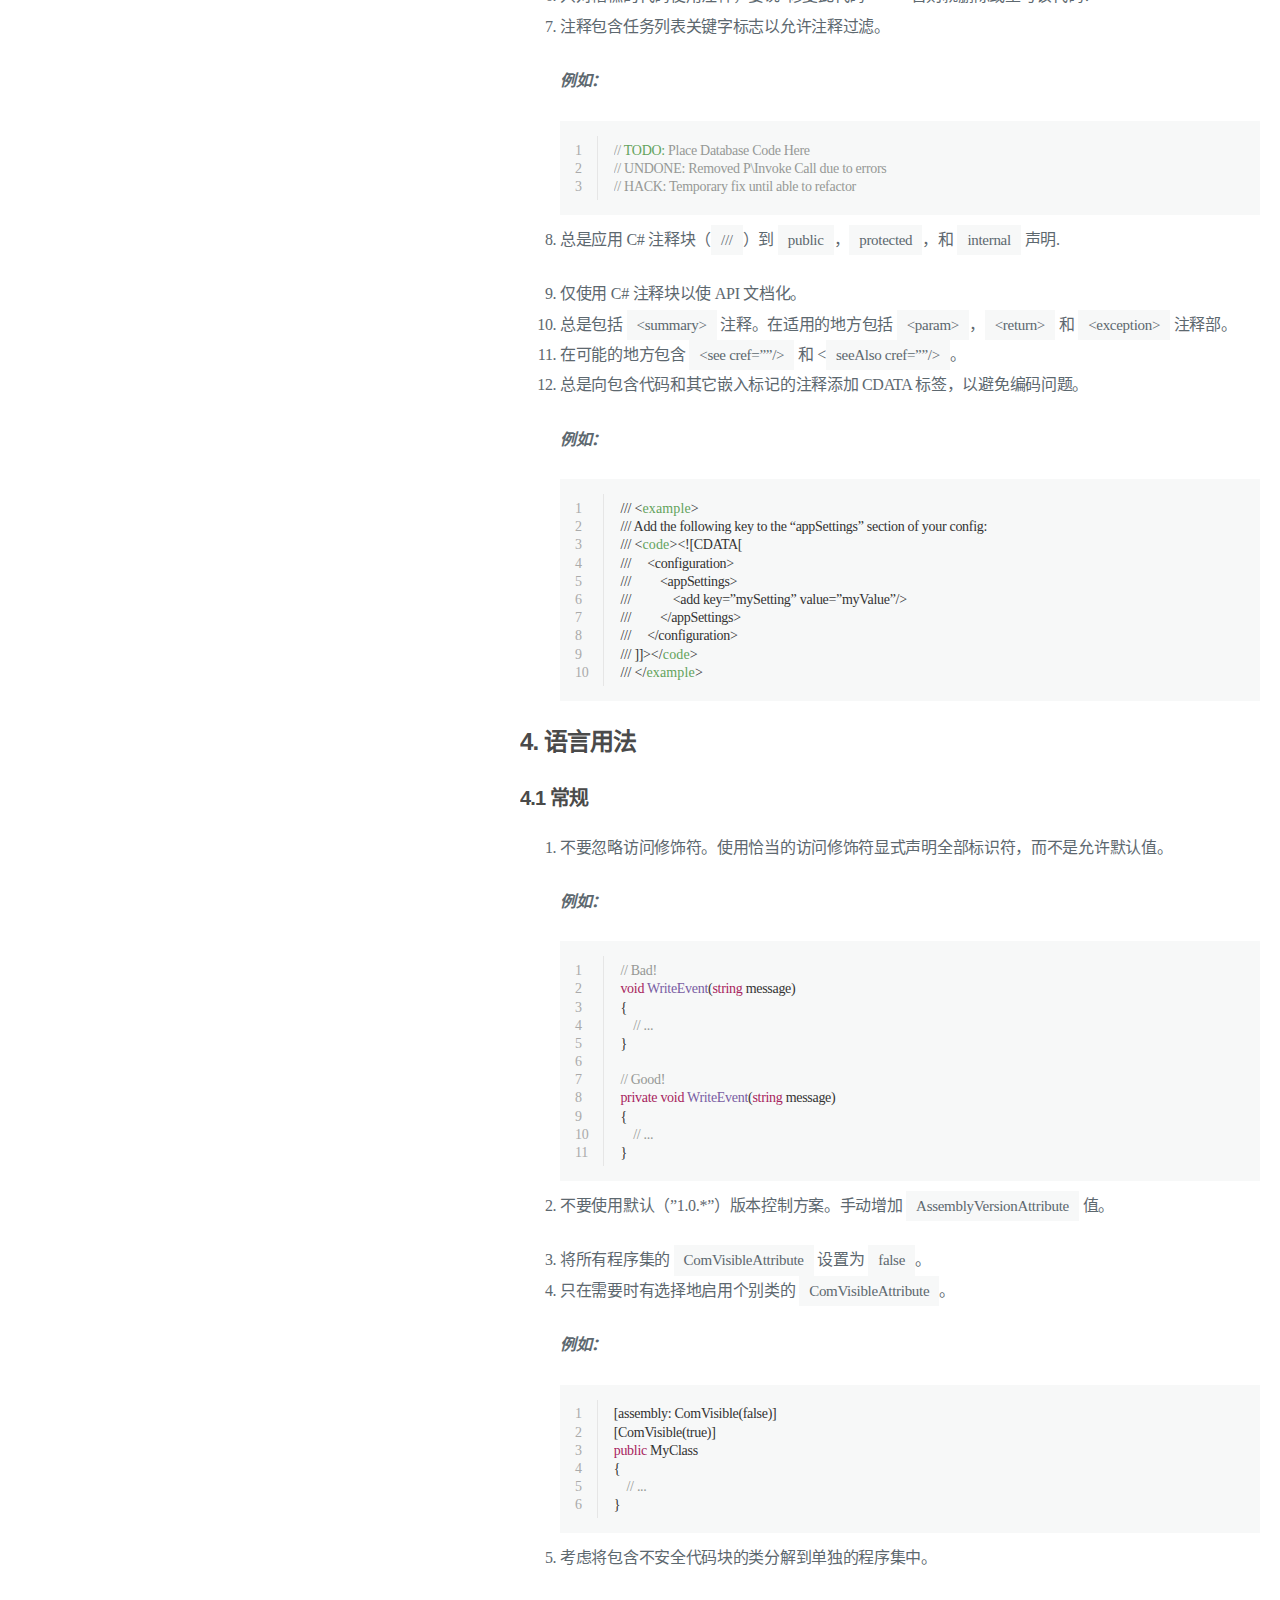
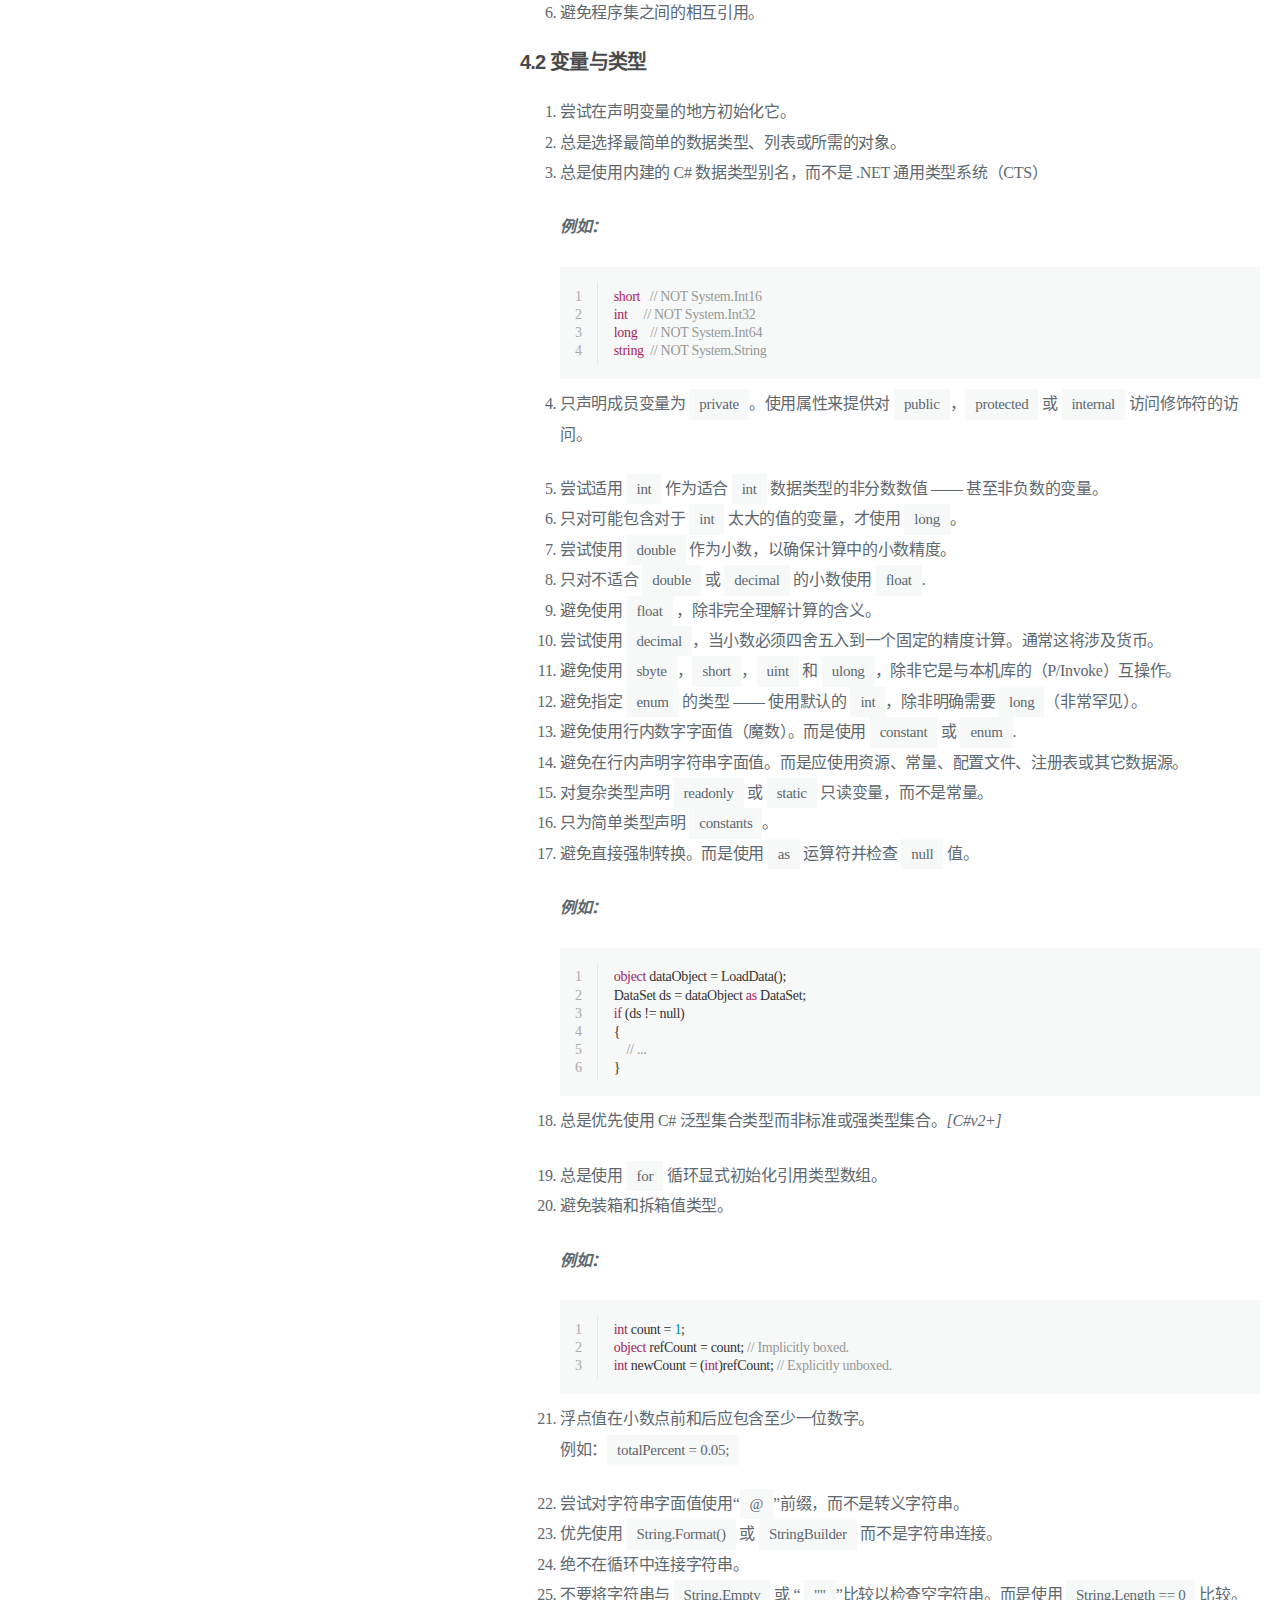
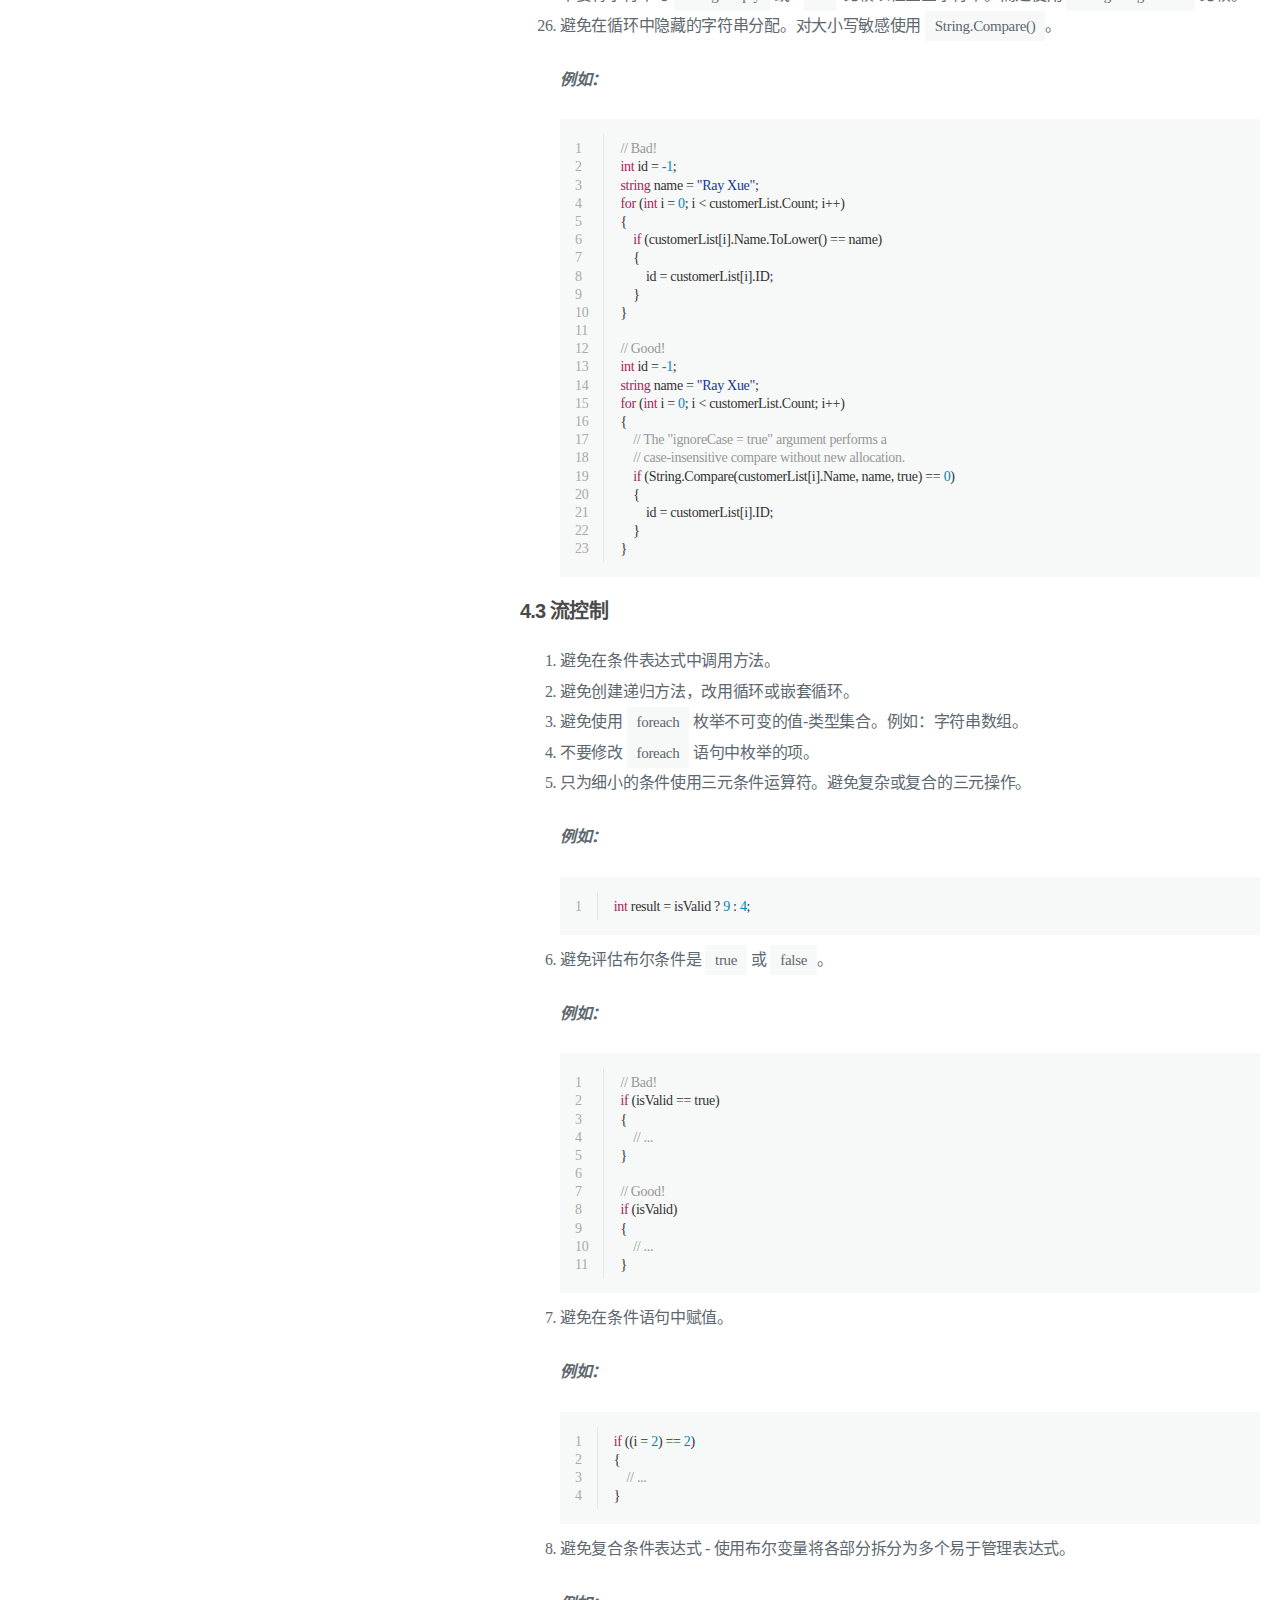
==== commit 769e4b1d: "Site updated: 2017-04-11 15:12:49" ====
--- a/index.html
+++ b/index.html
@@ -84,7 +84,7 @@
                 </a>
                 <h4 class="sidebar-profile-name">Ray Xue</h4>
                 
-                    <h5 class="sidebar-profile-bio"><p>author.bio</p>
+                    <h5 class="sidebar-profile-bio"><p>人生之旅是快乐的，但它只值得我们体验一次。</p>
 </h5>
                 
             </div>
@@ -168,19 +168,21 @@
         
             <ul class="sidebar-buttons">
             
-        </ul>
-        
-            <ul class="sidebar-buttons">
-            
                 <li class="sidebar-button">
                     
-                        <a  class="sidebar-button-link "
-                             href="/atom.xml"
-                            
-                        >
-                    
-                        <i class="sidebar-button-icon fa fa-lg fa-rss"></i>
-                        <span class="sidebar-button-desc">RSS</span>
+                        <a  class="sidebar-button-link " href="https://github.com/highflyer" target="_blank">
+                    
+                        <i class="sidebar-button-icon fa fa-lg fa-github"></i>
+                        <span class="sidebar-button-desc">GitHub</span>
+                    </a>
+            </li>
+            
+                <li class="sidebar-button">
+                    
+                        <a  class="sidebar-button-link " href="https://zh-cn.facebook.com/people/Ray-Xue/" target="_blank">
+                    
+                        <i class="sidebar-button-icon fa fa-lg fa-facebook"></i>
+                        <span class="sidebar-button-desc">Facebook</span>
                     </a>
             </li>
             
@@ -1214,14 +1216,14 @@
         
             <h4 id="about-card-name">Ray Xue</h4>
         
-            <div id="about-card-bio"><p>author.bio</p>
+            <div id="about-card-bio"><p>人生之旅是快乐的，但它只值得我们体验一次。</p>
 </div>
         
         
             <div id="about-card-job">
                 <i class="fa fa-briefcase"></i>
                 <br/>
-                <p>author.job</p>
+                <p>Life runs on code.</p>
 
             </div>
         
@@ -1229,7 +1231,7 @@
             <div id="about-card-location">
                 <i class="fa fa-map-marker"></i>
                 <br/>
-                MAKATI PHILLIPINES
+                Makati
             </div>
         
     </div>
@@ -1331,12 +1333,5 @@
 
 
 
-    <script src="https://cdnjs.cloudflare.com/ajax/libs/moment.js/2.14.1/moment-with-locales.min.js"></script>
-    <script src="//cdn.jsdelivr.net/algoliasearch/3/algoliasearch.min.js"></script>
-    <script>
-        var algoliaClient = algoliasearch('Z7A3XW4R2I', '12db1ad54372045549ef465881c17e743');
-        var algoliaIndex = algoliaClient.initIndex('ray-hexo-blog');
-    </script>
-
     </body>
 </html>
